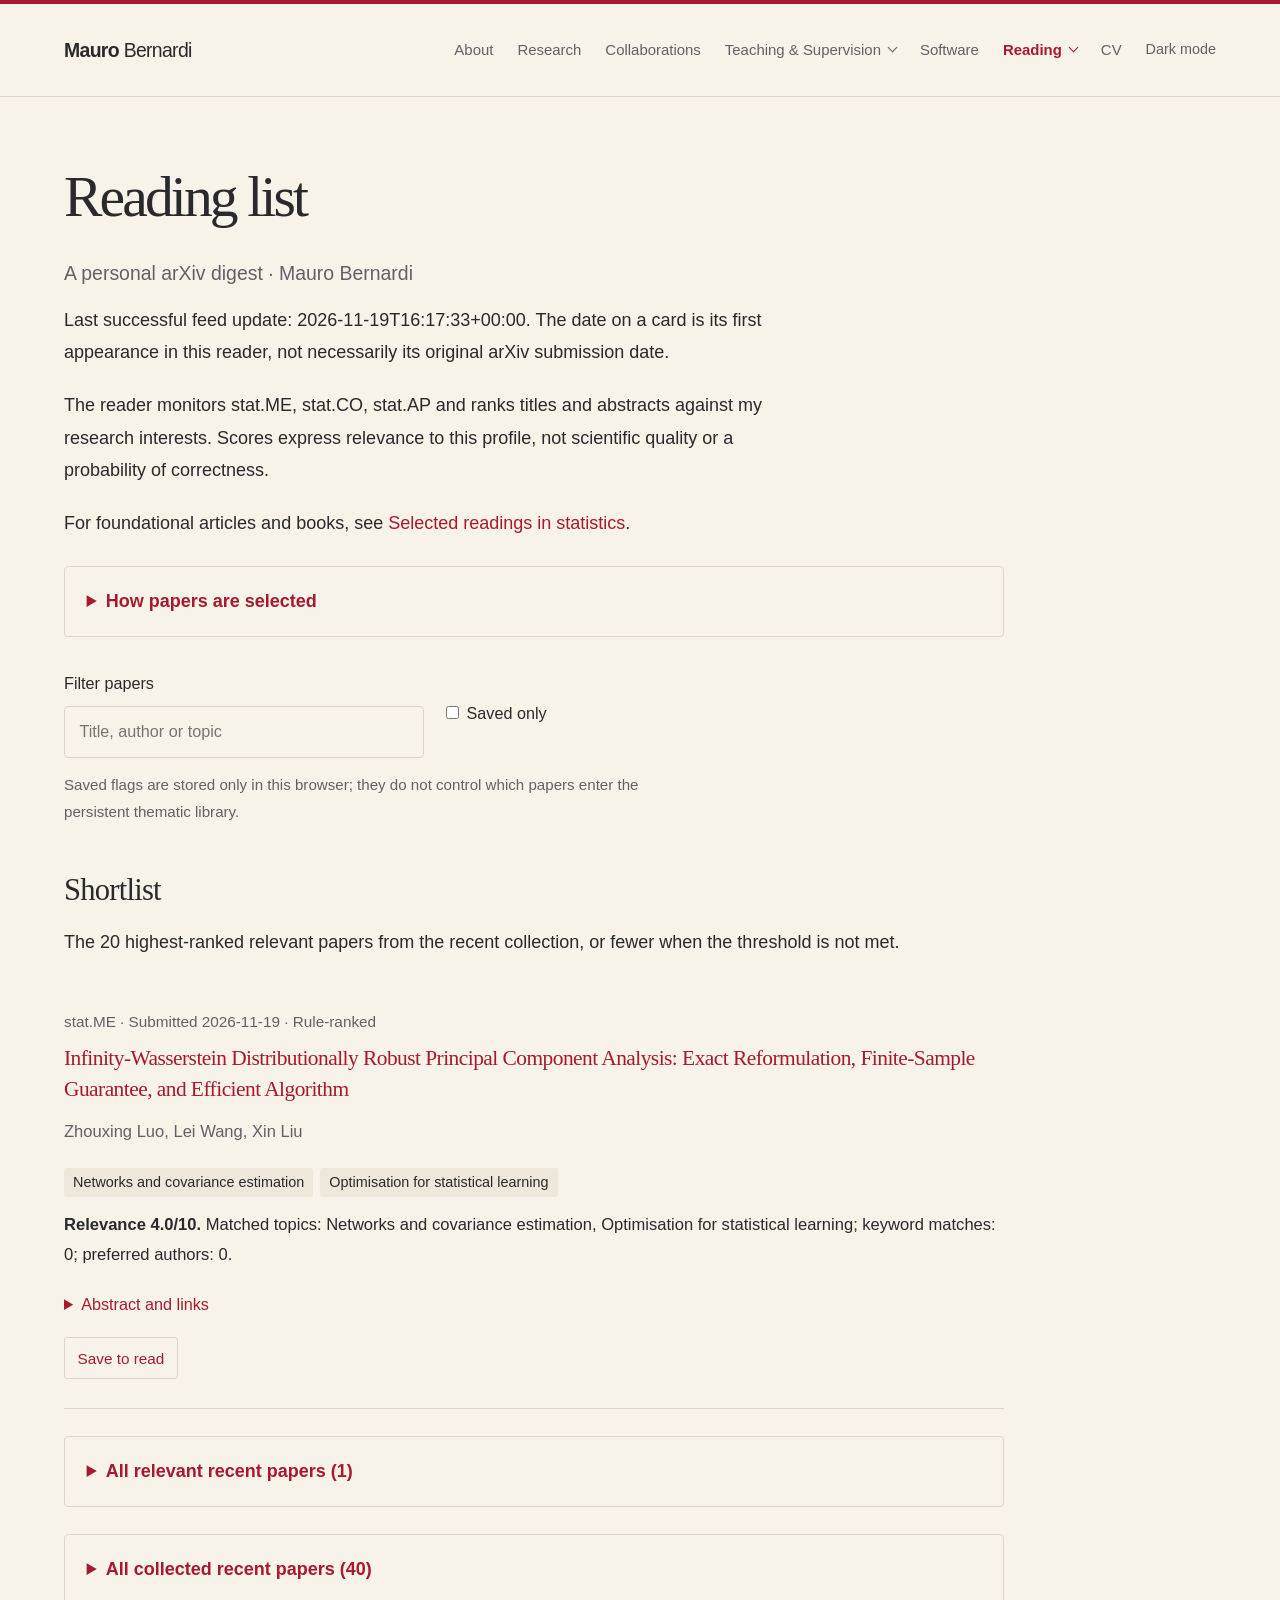
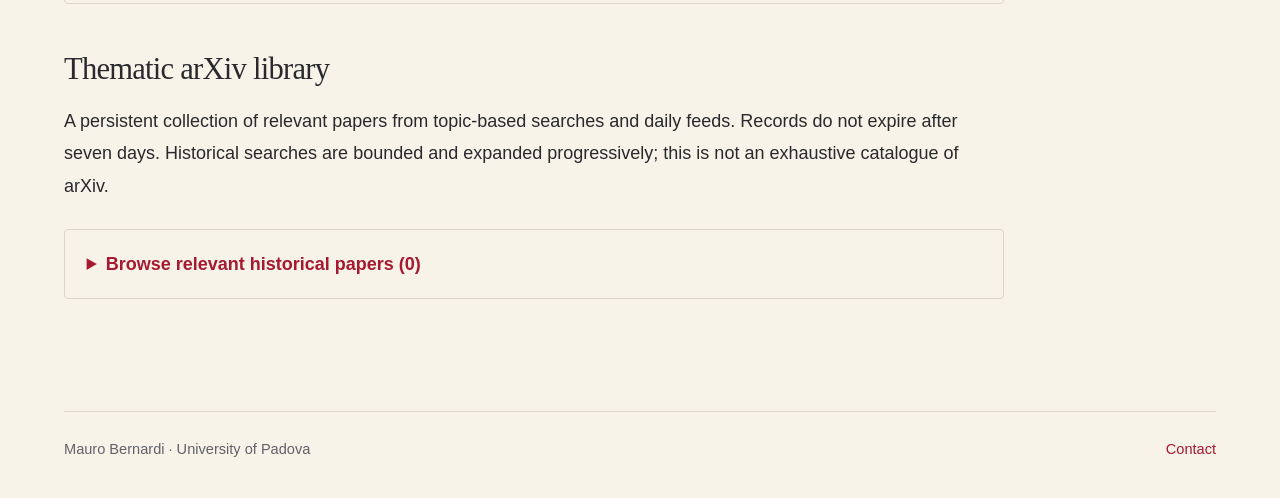
==== docs/reading-list.html @ e3e3b2a8 "Update website, arXiv reader and research assistants" ====
<!doctype html>
<html lang="en"><head><meta charset="utf-8"><meta name="viewport" content="width=device-width,initial-scale=1"><title>Reading list · Mauro Bernardi</title><meta name="description" content="Mauro Bernardi, Associate Professor at the University of Padova. Research, publications, teaching and statistical software."><meta property="og:title" content="Mauro Bernardi"><meta property="og:type" content="website"><link rel="icon" href="assets/favicon.svg" type="image/svg+xml"><link rel="stylesheet" href="assets/style.css"><script src="assets/site.js" defer></script><link rel="stylesheet" href="assets/reader.css"><script src="assets/reader.js" defer></script></head><body><a class="skip" href="#main">Skip to content</a><header class="site-header"><div class="nav-wrap"><a class="brand" href="index.html"><strong>Mauro</strong> Bernardi</a><button class="menu-toggle" type="button" aria-controls="navigation" aria-expanded="false">Menu</button><nav class="nav-links" id="navigation" aria-label="Main navigation"><a href="index.html">About</a><a href="research.html">Research</a><a href="collaborations.html">Collaborations</a><details class="nav-group"><summary>Teaching &amp; Supervision</summary><div class="nav-submenu"><a href="teaching.html">Teaching</a><a href="students.html">Students &amp; Supervision</a><a href="thesis-topics.html">Thesis opportunities</a></div></details><a href="software.html">Software</a><details class="nav-group active"><summary>Reading</summary><div class="nav-submenu"><a href="selected-readings.html">Selected readings in statistics</a><a href="reading-list.html" aria-current="page">Reading list</a></div></details><a href="cv.html">CV</a><button class="theme-toggle" type="button" aria-pressed="false">Dark mode</button></nav></div></header><main class="container" id="main"><div class="page-copy"><h1>Reading list</h1><p class="subtitle">A personal arXiv digest · Mauro Bernardi</p><p>Last successful feed update: 2026-11-19T16:17:33+00:00. The date on a card is its first appearance in this reader, not necessarily its original arXiv submission date.</p><p>The reader monitors stat.ME, stat.CO, stat.AP and ranks titles and abstracts against my research interests. Scores express relevance to this profile, not scientific quality or a probability of correctness.</p><p>For foundational articles and books, see <a href="selected-readings.html">Selected readings in statistics</a>.</p><details class="reader-profile"><summary>How papers are selected</summary><p>This reading list reflects my interests in quantile and distributional regression, variational inference and Bayesian computation, sparsity and model selection, functional data analysis, statistical networks, high-dimensional covariance estimation, hierarchical and dynamic models, and optimisation methods such as ADMM, MM and gradient-based algorithms.</p><p>Papers are ranked by matching their titles and abstracts to these themes. Contributions by the authors listed below receive an additional relevance signal, but authorship is neither a requirement for inclusion nor a measure of scientific quality.</p><h3>Authors followed</h3><p>Roger Koenker, Victor Chernozhukov, Xuming He, Cristian Castiglione, Nicolas Bianco, Daniele Bianchi, Antonio Canale, Marco Stefanucci, Monia Lupparelli, Alberto Roverato, Manuela Cattelan, Claudio Busatto, Lea Petrella, Roberto Casarin, Luca Maestrini, Matt Wand, James Ramsay, Piotr Kokoszka, Jane-Ling Wang, Fang Yao, Håvard Rue, Leonhard Held, Simon Wood, David Blei, David Dunson, Andrew Gelman, Sylvia Frühwirth-Schnatter, Arnaud Doucet, Nicolas Chopin, Christian Robert, Robert Tibshirani, Ryan Tibshirani, Trevor Hastie, Bradley Efron, Peter Bühlmann, Martin Wainwright, Emmanuel Candès, Kenneth Lange, Stephen Boyd, Lieven Vandenberghe, Neal Parikh, Dimitri Bertsekas, Yurii Nesterov, Amir Beck.</p><h3>From collection to selection</h3><p>The shortlist presents up to 20 recent papers with a relevance score of at least 4.0/10. All relevant recent papers are available separately, while the complete recent collection also includes papers below this threshold. Recent records remain available for 7 days from their first collection.</p><p>The thematic library retains relevant papers beyond this window and grows through topic-based historical searches. Its coverage is bounded by the search queries and is not exhaustive of arXiv. Scores indicate relevance to my interests, rather than scientific quality; each paper identifies the ranking method used.</p></details><div class="reader-controls"><label>Filter papers <input id="paper-search" type="search" placeholder="Title, author or topic"></label><label><input id="saved-only" type="checkbox"> Saved only</label></div><p id="save-status" role="status"></p><section aria-labelledby="shortlist"><h2 id="shortlist">Shortlist</h2><p>The 20 highest-ranked relevant papers from the recent collection, or fewer when the threshold is not met.</p><article class="paper" data-paper-id="2611.23877"><div class="paper-meta">stat.ME · Submitted 2026-11-19 · Rule-ranked</div><h2><a href="https://arxiv.org/abs/2611.23877">Infinity-Wasserstein Distributionally Robust Principal Component Analysis: Exact Reformulation, Finite-Sample Guarantee, and Efficient Algorithm</a></h2><p class="paper-authors">Zhouxing Luo, Lei Wang, Xin Liu</p><div class="paper-tags"><span class="paper-tag">Networks and covariance estimation</span><span class="paper-tag">Optimisation for statistical learning</span></div><p><strong>Relevance 4.0/10.</strong> Matched topics: Networks and covariance estimation, Optimisation for statistical learning; keyword matches: 0; preferred authors: 0.</p><details><summary>Abstract and links</summary><p>Principal component analysis (PCA) is a fundamental and ubiquitous technique for dimension reduction and representation learning, yet its empirical formulation remains vulnerable to distributional uncertainty. While distributionally robust optimization (DRO) offers a natural remedy, existing order-2 Wasserstein models of PCA either preserve the nominal PCA subspace or lack an exact reformulation. This paper demonstrates how the infinity-Wasserstein distance can reconcile these two desirable properties. For the resulting DRO model of PCA, we derive an exact finite-dimensional reformulation and explicitly identify a worst-case distribution attaining the inner maximum. Crucially, the reformulated objective retains samplewise residual information beyond the empirical covariance matrix, revealing a mechanism through which distributional robustness can reshape the learned principal subspace. Under the mild assumption that the true distribution has a finite fourth moment, we further establish a uniform finite-sample performance guarantee for the proposed model. An iteratively reweighted majorization-minimization algorithm is also developed to solve the resulting nonconvex and nonsmooth optimization problem, with a rigorous analysis of its convergence properties. Numerical experiments substantiate the computational efficiency of the proposed algorithm and the practical effectiveness of the infinity-Wasserstein model in downstream applications.</p><a href="https://arxiv.org/abs/2611.23877">arXiv abstract</a> · <a href="https://arxiv.org/pdf/2611.23877">PDF</a></details><button class="save-paper" type="button" aria-pressed="false">Save to read</button></article></section><details class="reader-archive"><summary>All relevant recent papers (1)</summary><p>Every recent paper above the relevance threshold, including those in the shortlist.</p><article class="paper" data-paper-id="2611.23877"><div class="paper-meta">stat.ME · Submitted 2026-11-19 · Rule-ranked</div><h2><a href="https://arxiv.org/abs/2611.23877">Infinity-Wasserstein Distributionally Robust Principal Component Analysis: Exact Reformulation, Finite-Sample Guarantee, and Efficient Algorithm</a></h2><p class="paper-authors">Zhouxing Luo, Lei Wang, Xin Liu</p><div class="paper-tags"><span class="paper-tag">Networks and covariance estimation</span><span class="paper-tag">Optimisation for statistical learning</span></div><p><strong>Relevance 4.0/10.</strong> Matched topics: Networks and covariance estimation, Optimisation for statistical learning; keyword matches: 0; preferred authors: 0.</p><details><summary>Abstract and links</summary><p>Principal component analysis (PCA) is a fundamental and ubiquitous technique for dimension reduction and representation learning, yet its empirical formulation remains vulnerable to distributional uncertainty. While distributionally robust optimization (DRO) offers a natural remedy, existing order-2 Wasserstein models of PCA either preserve the nominal PCA subspace or lack an exact reformulation. This paper demonstrates how the infinity-Wasserstein distance can reconcile these two desirable properties. For the resulting DRO model of PCA, we derive an exact finite-dimensional reformulation and explicitly identify a worst-case distribution attaining the inner maximum. Crucially, the reformulated objective retains samplewise residual information beyond the empirical covariance matrix, revealing a mechanism through which distributional robustness can reshape the learned principal subspace. Under the mild assumption that the true distribution has a finite fourth moment, we further establish a uniform finite-sample performance guarantee for the proposed model. An iteratively reweighted majorization-minimization algorithm is also developed to solve the resulting nonconvex and nonsmooth optimization problem, with a rigorous analysis of its convergence properties. Numerical experiments substantiate the computational efficiency of the proposed algorithm and the practical effectiveness of the infinity-Wasserstein model in downstream applications.</p><a href="https://arxiv.org/abs/2611.23877">arXiv abstract</a> · <a href="https://arxiv.org/pdf/2611.23877">PDF</a></details><button class="save-paper" type="button" aria-pressed="false">Save to read</button></article></details><details class="reader-archive"><summary>All collected recent papers (40)</summary><article class="paper" data-paper-id="2611.23877"><div class="paper-meta">stat.ME · Submitted 2026-11-19 · Rule-ranked</div><h2><a href="https://arxiv.org/abs/2611.23877">Infinity-Wasserstein Distributionally Robust Principal Component Analysis: Exact Reformulation, Finite-Sample Guarantee, and Efficient Algorithm</a></h2><p class="paper-authors">Zhouxing Luo, Lei Wang, Xin Liu</p><div class="paper-tags"><span class="paper-tag">Networks and covariance estimation</span><span class="paper-tag">Optimisation for statistical learning</span></div><p><strong>Relevance 4.0/10.</strong> Matched topics: Networks and covariance estimation, Optimisation for statistical learning; keyword matches: 0; preferred authors: 0.</p><details><summary>Abstract and links</summary><p>Principal component analysis (PCA) is a fundamental and ubiquitous technique for dimension reduction and representation learning, yet its empirical formulation remains vulnerable to distributional uncertainty. While distributionally robust optimization (DRO) offers a natural remedy, existing order-2 Wasserstein models of PCA either preserve the nominal PCA subspace or lack an exact reformulation. This paper demonstrates how the infinity-Wasserstein distance can reconcile these two desirable properties. For the resulting DRO model of PCA, we derive an exact finite-dimensional reformulation and explicitly identify a worst-case distribution attaining the inner maximum. Crucially, the reformulated objective retains samplewise residual information beyond the empirical covariance matrix, revealing a mechanism through which distributional robustness can reshape the learned principal subspace. Under the mild assumption that the true distribution has a finite fourth moment, we further establish a uniform finite-sample performance guarantee for the proposed model. An iteratively reweighted majorization-minimization algorithm is also developed to solve the resulting nonconvex and nonsmooth optimization problem, with a rigorous analysis of its convergence properties. Numerical experiments substantiate the computational efficiency of the proposed algorithm and the practical effectiveness of the infinity-Wasserstein model in downstream applications.</p><a href="https://arxiv.org/abs/2611.23877">arXiv abstract</a> · <a href="https://arxiv.org/pdf/2611.23877">PDF</a></details><button class="save-paper" type="button" aria-pressed="false">Save to read</button></article><article class="paper" data-paper-id="2611.23820"><div class="paper-meta">stat.AP · Submitted 2026-11-19 · Rule-ranked</div><h2><a href="https://arxiv.org/abs/2611.23820">Sensor Monitoring Towards Industry 4.0: Bridging Concepts on the $C_n$ Multivariate Control Chart</a></h2><p class="paper-authors">Diego C. Nascimento, Ana C. S. Batista, Francisco Louzada, Paulo H. Ferreira</p><div class="paper-tags"><span class="paper-tag">Sparsity and model selection</span></div><p><strong>Relevance 2.5/10.</strong> Matched topics: Sparsity and model selection; keyword matches: 1; preferred authors: 0.</p><details><summary>Abstract and links</summary><p>The main challenge in monitoring multiple sensors is the high dimensionality that a process can easily reach. From a decision-making perspective, converting these multivariate dynamics into an informative visualization is also not trivial. Statistical Process Control (SPC) techniques detect changes in quality characteristics, but they are difficult to apply beyond the normality (Gaussian) assumption. For instance, the most well-known SPC multivariate control chart is based on Hotelling&#x27;s $T^2$ statistic, which assumes that the process data follow a multivariate normal distribution (which rarely occurs in practice) and that the observations are serially independent. This study focuses on the multivariate case (dimension $d \geq 2$), regardless of the data dependence or marginal asymmetry. We propose a new control chart for change detection in copula-based multivariate processes, called the $C_n$-chart, which is based on a density level-set tolerance region built from a copula function, and we derive its run-length properties. The methodology also quantifies the (not necessarily linear) dependence among the variables. Two case studies are presented, one on water quality control and the other on monitoring brass-steel thermostats, complemented by a simulation study of run-length performance and computational cost. The results show that the proposed methodology captures both the association among variables and the anomalies, and that it accommodates variable selection through conditional (regression) modeling of the margins.</p><a href="https://arxiv.org/abs/2611.23820">arXiv abstract</a> · <a href="https://arxiv.org/pdf/2611.23820">PDF</a></details><button class="save-paper" type="button" aria-pressed="false">Save to read</button></article><article class="paper" data-paper-id="2611.24767"><div class="paper-meta">stat.AP · Submitted 2026-11-19 · Rule-ranked</div><h2><a href="https://arxiv.org/abs/2611.24767">Inferring Neural Activity Changes under Recording Uncertainty with Transformers and Variational Inference</a></h2><p class="paper-authors">Nilson Chapagain, Pooja Chapagain</p><div class="paper-tags"><span class="paper-tag">Variational inference and Bayesian computation</span></div><p><strong>Relevance 2.5/10.</strong> Matched topics: Variational inference and Bayesian computation; keyword matches: 1; preferred authors: 0.</p><details><summary>Abstract and links</summary><p>A difference in recorded firing rate across days may reflect a change in neuronal activity, missed spikes or recording a different neuron. We present a statistical approach that combines neuron tracking with Bayesian estimates of stationary mean recorded firing rates. Bounds under assumed differences in spike detection connect recorded rates to biological rate changes. We assess recording loss and uncertainty in rate changes in simulations, and count-model fit in recordings. We also compare two transformer estimators with Gaussian and flow variational inference under a shared temporal negative-binomial model. Flow variational inference agrees most closely with reference posteriors, while predictive performance varies across mice. Rate-change intervals contain true simulated changes less often than intended. In UnitMatch recordings from five mice, some inferred changes remain supported when spike detection is allowed to differ between days; others depend on equal detection. These interpretations require a correct neuron match. The approach identifies which inferred rate changes remain supported under specified recording assumptions and where uncertainty limits interpretation.</p><a href="https://arxiv.org/abs/2611.24767">arXiv abstract</a> · <a href="https://arxiv.org/pdf/2611.24767">PDF</a></details><button class="save-paper" type="button" aria-pressed="false">Save to read</button></article><article class="paper" data-paper-id="2611.24801"><div class="paper-meta">stat.AP · stat.CO · stat.ME · Submitted 2026-11-19 · Rule-ranked</div><h2><a href="https://arxiv.org/abs/2611.24801">Bayesian Computation of Copula-based Multivariate Models with an Application to Doping Detection</a></h2><p class="paper-authors">Emanuele Masillo, Eva Pigi Viltanioti, Nina Deliu, Brunero Liseo</p><div class="paper-tags"><span class="paper-tag">Variational inference and Bayesian computation</span></div><p><strong>Relevance 2.5/10.</strong> Matched topics: Variational inference and Bayesian computation; keyword matches: 1; preferred authors: 0.</p><details><summary>Abstract and links</summary><p>The Athlete Biological Passport (ABP) monitors athletes for doping by comparing their biomarker readings against personalized reference ranges. These are estimated via the Bayesian ADAPTIVE model, which analyzes biomarkers separately and ignores their dependence. Building on a recently proposed copula-based multivariate extension of ADAPTIVE, this paper focuses on its computational aspects, introducing a fully joint MCMC algorithm and comparing it with a two-step Bayesian IFM estimator. Simulations show the two procedures perform comparably under a correctly specified copula, but exhibit a genuine trade-off under misspecification: the Bayesian IFM protects marginal inference, while the joint MCMC yields better-calibrated dependence estimates and is markedly faster. The two approaches are tested on a dataset containing ABP profiles of elite athletes, provided by NADO Italia, and collected as part of the project {\it Enhancing the methodological framework for doping detection: from univariate to multivariate testing analysis on Athlete Biological Passport profiles}. Both approaches achieve consistent classification performance, providing anti-doping organizations with two concrete inferential routes for adopting a multivariate ADAPTIVE model, along with guidance on the trade-offs between them.</p><a href="https://arxiv.org/abs/2611.24801">arXiv abstract</a> · <a href="https://arxiv.org/pdf/2611.24801">PDF</a></details><button class="save-paper" type="button" aria-pressed="false">Save to read</button></article><article class="paper" data-paper-id="2611.24929"><div class="paper-meta">stat.ME · Submitted 2026-11-19 · Rule-ranked</div><h2><a href="https://arxiv.org/abs/2611.24929">Improving External Prediction in New Clusters with Mixed-Effects Models: Implications for Multicenter Studies</a></h2><p class="paper-authors">Jiawa Zhang, Hyungrok Do, Myeonggyun Lee</p><div class="paper-tags"><span class="paper-tag">Hierarchical and mixed models</span></div><p><strong>Relevance 2.5/10.</strong> Matched topics: Hierarchical and mixed models; keyword matches: 1; preferred authors: 0.</p><details><summary>Abstract and links</summary><p>Prediction models developed from multicenter data are often applied to new centers. A linear mixed model (LMM) captures between-center heterogeneity through random effects. However, a new center&#x27;s random effect is unknown, so the LMM predicts from fixed effects alone, as does a standard linear model (LM) that ignores clustering. The two models thus differ only in how fixed effects are estimated, and it is unclear whether the LMM predicts better. We decompose the prediction error in a new center into fixed-effect estimation error, between-center variation, and residual variation. Because the last two components are identical for both models, any LMM advantage must come from more precise fixed-effect estimates. In simulations across diverse designs and random-effect structures, the LMM generally achieved lower mean squared error than the LM. Relative gains increased with the number of predictors, between-center heterogeneity, and imbalance in center sizes, and decreased as training data grew. Modeling a random slope yielded additional gains that increased with between-center variation in the predictor effect. In a stress test using held-out eICU hospitals selected for strong outcome heterogeneity, a random-intercept LMM predicted ICU length of stay more accurately than an LM. These findings clarify the conditions under which mixed models can improve prediction in new centers and can inform model development for multicenter studies.</p><a href="https://arxiv.org/abs/2611.24929">arXiv abstract</a> · <a href="https://arxiv.org/pdf/2611.24929">PDF</a></details><button class="save-paper" type="button" aria-pressed="false">Save to read</button></article><article class="paper" data-paper-id="2611.23467"><div class="paper-meta">stat.AP · stat.ME · Submitted 2026-11-19 · Rule-ranked</div><h2><a href="https://arxiv.org/abs/2611.23467">Laplace Bayesian transport maps for generative modeling of non-Gaussian climate fields</a></h2><p class="paper-authors">Jacob A. Johnson, Felix Jimenez, Matthias Katzfuss</p><div class="paper-tags"><span class="paper-tag">Variational inference and Bayesian computation</span></div><p><strong>Relevance 2.0/10.</strong> Matched topics: Variational inference and Bayesian computation; keyword matches: 0; preferred authors: 0.</p><details><summary>Abstract and links</summary><p>Transport maps provide a powerful framework for the generative modeling of complex, non-Gaussian spatial fields, such as those encountered in climate science. By mapping a complicated target distribution to a standard Gaussian reference distribution, they can serve as efficient stochastic surrogates. However, current Bayesian transport maps, which are modeled using autoregressive Gaussian processes, typically rely on empirical Bayes estimates that ignore hyperparameter uncertainty. Here, we contrast this point-estimate approach with a fully Bayesian model that provides posterior uncertainty quantification in transport map hyperparameters. To avoid the high cost of Markov chain Monte Carlo (MCMC), we also propose a Laplace approximation to the hyperparameter posteriors, which can be computed at negligible additional computational cost relative to empirical Bayes. We provide numerical evidence and a real-data climate application demonstrating that these Laplace approximations can accurately capture most posterior summaries at a fraction of the cost of MCMC, while maintaining good predictive properties. Thus, our approach offers a scalable, uncertainty-aware framework for the generative modeling of non-Gaussian climate fields.</p><a href="https://arxiv.org/abs/2611.23467">arXiv abstract</a> · <a href="https://arxiv.org/pdf/2611.23467">PDF</a></details><button class="save-paper" type="button" aria-pressed="false">Save to read</button></article><article class="paper" data-paper-id="2611.23671"><div class="paper-meta">stat.CO · Submitted 2026-11-19 · Rule-ranked</div><h2><a href="https://arxiv.org/abs/2611.23671">A Free Lunch: Gradient Averaging Achieves Optimal Statistical Efficiency in Newton Sketch</a></h2><p class="paper-authors">Haoxuan Wang, Jianliang Ye, Sen Na</p><div class="paper-tags"><span class="paper-tag">Optimisation for statistical learning</span></div><p><strong>Relevance 2.0/10.</strong> Matched topics: Optimisation for statistical learning; keyword matches: 0; preferred authors: 0.</p><details><summary>Abstract and links</summary><p>We study statistical inference for online sketched Newton methods, in which each Newton system is approximately solved by an inner randomized sketching solver. Existing work reveals a computational--statistical trade-off: the sketching solver (and its accelerated variants) reduces the per-step cost of Newton methods from $O(d^3)$ to $O(d^2)$, but the randomness introduced by sketching also inflates the limiting covariance of both the last and the averaged Newton iterates. In this work, we address this trade-off via gradient averaging. We show that simply replacing the stochastic gradient with a moving average at each step can mitigate, and in some cases eliminate, the trade-off in Newton sketch. Importantly, gradient averaging requires no additional oracle evaluations and leaves the contraction bound of the inner sketching solver unchanged. In particular, we prove that the last sketched Newton iterate with gradient averaging attains a limiting covariance no larger than that without gradient averaging, while the averaged iterate even attains the minimax optimal limiting covariance, matching that of the exact Newton method. To our knowledge, this is the first analysis showing that randomness introduced to improve computational efficiency need not compromise statistical efficiency as long as proper gradient estimates are used. The key analytical challenge is that gradient averaging destroys the crucial martingale difference structure underlying central limit theorem arguments. We overcome this challenge by analyzing the coupled two-timescale recursions governing the iterate and the gradient estimator. Numerical experiments on linear and logistic regression support our theoretical covariance comparisons.</p><a href="https://arxiv.org/abs/2611.23671">arXiv abstract</a> · <a href="https://arxiv.org/pdf/2611.23671">PDF</a></details><button class="save-paper" type="button" aria-pressed="false">Save to read</button></article><article class="paper" data-paper-id="2611.23951"><div class="paper-meta">stat.CO · stat.ME · Submitted 2026-11-19 · Rule-ranked</div><h2><a href="https://arxiv.org/abs/2611.23951">WAIVES: Weak-form Asymptotically-unbiased Instrumental-Variable Estimation for SDEs</a></h2><p class="paper-authors">Hamza Ruzayqat, David M. Bortz, Vanja Duki\&#x27;c</p><div class="paper-tags"><span class="paper-tag">Dynamic and spatial models</span></div><p><strong>Relevance 2.0/10.</strong> Matched topics: Dynamic and spatial models; keyword matches: 0; preferred authors: 0.</p><details><summary>Abstract and links</summary><p>Weak-form methods have transformed inference for deterministic dynamical systems. By integrating the governing equations against smooth, compactly supported test functions, they trade noise-amplifying differentiation for noise-attenuating integration, yielding fast and robust estimates. Extending this idea to stochastic differential equations (SDEs) has proven harder, and a consistent single-trajectory formulation has remained out of reach. Applied naively in the time domain, the weak form makes the regressors and the errors functionals of the same noise, creating endogeneity that leaves weak-form least squares biased and inconsistent. We resolve it with instrumental variables, a classical idea from econometrics. Weak-form integrals over nearby disjoint time windows prove to be valid instruments, correlated with the regressors yet uncorrelated with the error, restoring consistency and asymptotic normality. The resulting generalized-method-of-moments estimator, WAIVES (Weak-form Asymptotically-unbiased Instrumental-Variable Estimation for SDEs), requires only a linear solve, with no likelihood evaluations, filtering, or simulation. It is therefore an order of magnitude faster than exact-likelihood methods where those exist, and it applies unchanged where they do not, with standard errors and calibrated confidence intervals supplied by the moment conditions. It also separates measurement noise from the intrinsic randomness of the dynamics. Across nine example systems, spanning linear, bistable, chaotic, excitable, state-dependent-diffusion, non-polynomial, hypoelliptic, and high-dimensional regimes (up to 120 dimensions), WAIVES recovers nonlinear drift and diffusion with negligible bias and near-nominal interval coverage. We close with two real-data illustrations: a 167-year North Atlantic sea-surface-temperature record and an optical-tweezer calibration.</p><a href="https://arxiv.org/abs/2611.23951">arXiv abstract</a> · <a href="https://arxiv.org/pdf/2611.23951">PDF</a></details><button class="save-paper" type="button" aria-pressed="false">Save to read</button></article><article class="paper" data-paper-id="2611.24335"><div class="paper-meta">stat.AP · Submitted 2026-11-19 · Rule-ranked</div><h2><a href="https://arxiv.org/abs/2611.24335">Global sensitivity analysis of transient regimes in non-Newtonian dam-break flows applied in rheometry</a></h2><p class="paper-authors">Yuri Taglieri S\&#x27;ao, Jo\~ao Batista Pereira, Geraldo de Freitas Maciel</p><div class="paper-tags"><span class="paper-tag">Dynamic and spatial models</span></div><p><strong>Relevance 2.0/10.</strong> Matched topics: Dynamic and spatial models; keyword matches: 0; preferred authors: 0.</p><details><summary>Abstract and links</summary><p>Non-Newtonian dam-break flows are a classical problem with numerous engineering applications. These flows are particularly important in alternative rheometry, where they are used to rapidly and affordably estimate rheological properties, such as in the slump test and Bostwick consistometer test. However, the lifting dynamics of the containing obstacle introduce inertial effects that can compromise the accurate estimation of these properties. These effects are influenced by the lifting velocity, the fluid&#x27;s viscosity, and the initial geometry of the sample. This study aims to quantify the influence of lifting velocity and to provide physical insights into how inertial effects influence the flow. A global sensitivity analysis (GSA) framework adapted for functional outputs (e.g., time series) is employed, using data generated from high-fidelity simulations with ANSYS Fluent. The GSA produces sensitivity curves that track the evolving importance of each input parameter over time. Three distinct flow regimes are identified, namely mobilization, transition and viscous regimes, each governed by different dominant factors. The first two regimes are significantly affected by the lifting velocity, revealing the influence of inertial effects, whereas the viscous regime is dominated by fluid rheology and shows a increasing importance of the yield stress. These results are contextualized in terms of traditional rheometry tests.</p><a href="https://arxiv.org/abs/2611.24335">arXiv abstract</a> · <a href="https://arxiv.org/pdf/2611.24335">PDF</a></details><button class="save-paper" type="button" aria-pressed="false">Save to read</button></article><article class="paper" data-paper-id="2611.24638"><div class="paper-meta">stat.ME · Submitted 2026-11-19 · Rule-ranked</div><h2><a href="https://arxiv.org/abs/2611.24638">A Generative Model for Higher-Order Network Dynamics</a></h2><p class="paper-authors">Valentina S\&#x27;anchez, Theodore Papamarkou, Gonzalo N\&#x27;apoles, \c{C}i\c{c}ek G\&quot;uven, Koen V. Haak</p><div class="paper-tags"><span class="paper-tag">Dynamic and spatial models</span></div><p><strong>Relevance 2.0/10.</strong> Matched topics: Dynamic and spatial models; keyword matches: 0; preferred authors: 0.</p><details><summary>Abstract and links</summary><p>Conventional network representations inferred from multivariate time series describe statistical relationships between pairs of components, even when the underlying dynamics involve group interactions that cannot be represented by pairwise interactions alone. Several multivariate information-theoretic measures have been proposed to characterise dependence beyond pairs. However, due to a lack of systems with known generating mechanisms, these measures have not been carefully validated or compared for empirical use. To address this, we here introduce a generative model of stochastic network dynamics with pairwise and higher-order interactions specified by the user. The higher-order interactions are represented by directed hyperedges, and the model provides a controlled benchmark for evaluating information-theoretic measures. Removing only the higher-order term gives a pairwise-only reference. The experiments test whether a measure detects changes induced by the higher-order term relative to this reference and recovers the participating nodes and their source-target roles. A separate experiment tests discrimination between a product coupling and a specified nonlinear pairwise control, with equal root-mean-square coupling magnitude under the pairwise-only reference. Several measures detected sufficiently strong higher-order interactions across the tested network topologies and coupling functions. In the separate discrimination experiment, the measures also separated the product coupling from the specified nonlinear pairwise control. Recovery, however, became harder as the number of candidate interactions grew. The framework therefore provides a testbed where the link between higher-order signatures and mechanisms can be tested, rather than assumed, before measures are applied to empirical data.</p><a href="https://arxiv.org/abs/2611.24638">arXiv abstract</a> · <a href="https://arxiv.org/pdf/2611.24638">PDF</a></details><button class="save-paper" type="button" aria-pressed="false">Save to read</button></article><article class="paper" data-paper-id="2611.24678"><div class="paper-meta">stat.ME · Submitted 2026-11-19 · Rule-ranked</div><h2><a href="https://arxiv.org/abs/2611.24678">Scalable Non-Parametric Bayesian Inference of Free Energy Landscapes and Emission Functions from Observations</a></h2><p class="paper-authors">Eliane Briand, Helmut Grubm\&quot;uller</p><div class="paper-tags"><span class="paper-tag">Dynamic and spatial models</span></div><p><strong>Relevance 2.0/10.</strong> Matched topics: Dynamic and spatial models; keyword matches: 0; preferred authors: 0.</p><details><summary>Abstract and links</summary><p>Free-energy landscapes govern processes from protein conformational change to climate oscillations, but are typically observed only indirectly, through observables such as FRET intensity or optical-tweezer transmittance. Neither the landscape shape, nor the emission function mapping latent state to signal, is usually known, and distinct states may produce the same signal. We therefore infer landscape and emission function jointly and non-parametrically, using the exact non-linear Bayesian filtering likelihood, to fully use the information contained in observable trajectories that are often noisy, scarce and costly to acquire. A novel parallel-in-time algorithm makes this tractable: it is up to 27 times faster than sequential filtering on one GPU, scales near-ideally across GPUs, and, given enough resources, has runtime independent of trajectory length. We demonstrate the method on a single-protein optical tweezer recording, where distinct conformations produce the same signal, and beyond biology on the El Nino-Southern Oscillation and financial market volatility.</p><a href="https://arxiv.org/abs/2611.24678">arXiv abstract</a> · <a href="https://arxiv.org/pdf/2611.24678">PDF</a></details><button class="save-paper" type="button" aria-pressed="false">Save to read</button></article><article class="paper" data-paper-id="2611.23419"><div class="paper-meta">stat.AP · Submitted 2026-11-19 · Rule-ranked</div><h2><a href="https://arxiv.org/abs/2611.23419">LIC-Audit: How Comparable Are Reported Gains in Learned Image Compression?</a></h2><p class="paper-authors">Haisheng Fu, Jie Liang, Runyu Yang, Feng Ding, Xin Dong, Zixiao Jin, Jingning Han</p><div class="paper-tags"></div><p><strong>Relevance 0/10.</strong> Matched topics: none; keyword matches: 0; preferred authors: 0.</p><details><summary>Abstract and links</summary><p>Learned image compression (LIC) papers often report BD-rate improvements of only a few percent. They are measured against VTM reference software whose version keeps changing: the claims we audit name 7 versions, 5 in 2025 papers alone. But how comparable are these numbers across papers, and what evidence should future papers give for such small gains? We introduce LIC-Audit, an analysis of 353 released rate-distortion curves from 36 repositories, and a controlled re-evaluation of eight public codec releases with 28,193 encode-decode records. We identify three problems. First, different VTM reference runs change BD-rates by up to 3.56 percentage points, and on CLIC Pro published numbers order 10 of 55 method pairs differently from a common computation; comparing codecs directly over a fixed quality range removes this dependence. Second, releases use different and mostly undocumented conventions for counting bits, computing PSNR, and padding images. Under consistent measurement, the GLIC method&#x27;s 1.00% lead over the HPCM method on Tecnick becomes a 1.43% deficit, changing only the padding reverses the comparison of HPCM and CMIC, and most gaps narrow when MS-SSIM replaces PSNR. Third, average curves hide how much results vary from image to image, so whether a small gain is statistically significant depends on the assumed variation. An optimistic assumption calls 12.0% of comparisons between equally good codecs significant on test sets as small as Kodak, instead of 5%; a cautious one leaves 18 of 45 differences between recent codecs undecided, yet per-image results show 12 of them to be significant. Beyond auditing past results, LIC-Audit provides a versioned evaluation protocol, a public leaderboard website with a scoring tool, source-linked benchmark data, per-image measurements, and reporting guidelines, to help future LIC papers make comparable and verifiable claims of progress.</p><a href="https://arxiv.org/abs/2611.23419">arXiv abstract</a> · <a href="https://arxiv.org/pdf/2611.23419">PDF</a></details><button class="save-paper" type="button" aria-pressed="false">Save to read</button></article><article class="paper" data-paper-id="2611.23432"><div class="paper-meta">stat.ME · Submitted 2026-11-19 · Rule-ranked</div><h2><a href="https://arxiv.org/abs/2611.23432">Bits, Not Boxes: Label-Free Layer Selection for Visual Localization in VLMs</a></h2><p class="paper-authors">Haisheng Fu, Gexin Huang, Haikai Zhao, Jie Liang, Zhenman Fang, Jingning Han, Xiaoxiao Li</p><div class="paper-tags"></div><p><strong>Relevance 0/10.</strong> Matched topics: none; keyword matches: 0; preferred authors: 0.</p><details><summary>Abstract and links</summary><p>Attention maps cheaply show where a vision-language model (VLM) looks, but attention sinks make them unreliable for localization. Contrasting the question with a generic prompt suppresses sinks, yet only some layers localize the queried object. Existing methods find these layers with box annotations or fixed rules. We show that attention itself can identify them. A question changes how much a head attends to the image and where this attention goes. The two effects separate exactly, and the second, measured in bits on unlabeled questions, indicates which layers localize. WhereBits turns these where-to-look bits into a layer prior and combines it with per-head contrastive scores. Its three design constants were fixed once on labeled COCO data, and a new model or resolution needs only unlabeled questions. Across eight VLMs, WhereBits matches the pointing accuracy of box-tuned layers on COCO and RefCOCO and ranks target tokens better. This advantage holds on a held-out model family and at higher resolutions. Its COCO pointing accuracy is 0.72, against 0.22 for mean attention. In training-free zoom-in, its crops raise V* accuracy by 6.0 points under forced-choice evaluation.</p><a href="https://arxiv.org/abs/2611.23432">arXiv abstract</a> · <a href="https://arxiv.org/pdf/2611.23432">PDF</a></details><button class="save-paper" type="button" aria-pressed="false">Save to read</button></article><article class="paper" data-paper-id="2611.23439"><div class="paper-meta">stat.ME · Submitted 2026-11-19 · Rule-ranked</div><h2><a href="https://arxiv.org/abs/2611.23439">Minimax estimation for simultaneous deconvolution model in random design using wavelets</a></h2><p class="paper-authors">Rida Benhaddou</p><div class="paper-tags"></div><p><strong>Relevance 0/10.</strong> Matched topics: none; keyword matches: 0; preferred authors: 0.</p><details><summary>Abstract and links</summary><p>Simultaneous deconvolution model is investigated when the design points are random and follow bounded densities and errors are either $i.i.d.$ or long-memory dependent. We propose wavelet hard-thresholding estimators, and show that they achieve asymptotically near-optimal convergence rates for the $L^2$-risk when the response function belongs to Besov space under both $i.i.d.$ errors and homoskedastic, long-memory errors. However, under heteroskedastic, long-memory errors the estimator is not optimal. For the $i.i.d.$ errors, the convergence rates are {identical} to those found in simultaneous deconvolution under regular design {and $i.i.d.$ errors}. However, for long-memory dependent errors, the convergence rates are new {and completely different from those in simultaneous deconvolution under regular design and long-memory errors}.</p><a href="https://arxiv.org/abs/2611.23439">arXiv abstract</a> · <a href="https://arxiv.org/pdf/2611.23439">PDF</a></details><button class="save-paper" type="button" aria-pressed="false">Save to read</button></article><article class="paper" data-paper-id="2611.23459"><div class="paper-meta">stat.ME · Submitted 2026-11-19 · Rule-ranked</div><h2><a href="https://arxiv.org/abs/2611.23459">Wasserstein Target Diagram for Model Evaluation</a></h2><p class="paper-authors">Tiantian Yang, Dongwei Chen</p><div class="paper-tags"></div><p><strong>Relevance 0/10.</strong> Matched topics: none; keyword matches: 0; preferred authors: 0.</p><details><summary>Abstract and links</summary><p>The target diagram is often used in geosciences, which provides a visualization tool for model evaluation and shows the temporal or spatial matching of data. However, its construction requires paired data of equal sample sizes, limiting its application to model comparisons involving unpaired samples or probability distributions. In this study, we propose the Wasserstein target diagram based on the 2-Wasserstein distance from optimal transport. Unlike the original target diagram, the Wasserstein target diagram does not require paired data of equal sizes and evaluates models from the probability distribution perspective. We further establish that the two target diagrams coincide when the given paired data are comonotone, which is common in climate science, such as cumulative precipitation and solar radiation. Through two simulation studies and an application to wind speed distribution fitting, we demonstrate that the proposed diagram can detect the probability distribution discrepancies that the original target diagram may not distinguish. The Wasserstein target diagram therefore lifts the model evaluation to the probability level and provides a complementary approach to estimating the agreement in probability distributions.</p><a href="https://arxiv.org/abs/2611.23459">arXiv abstract</a> · <a href="https://arxiv.org/pdf/2611.23459">PDF</a></details><button class="save-paper" type="button" aria-pressed="false">Save to read</button></article><article class="paper" data-paper-id="2611.23524"><div class="paper-meta">stat.ME · Submitted 2026-11-19 · Rule-ranked</div><h2><a href="https://arxiv.org/abs/2611.23524">Balancing Partition Forest for Causal Weighting</a></h2><p class="paper-authors">Felipe Angelim, Alessandro Leite</p><div class="paper-tags"></div><p><strong>Relevance 0/10.</strong> Matched topics: none; keyword matches: 0; preferred authors: 0.</p><details><summary>Abstract and links</summary><p>Balancing weights are used in observational causal inference to construct a population in which the treatment is independent of observed pretreatment covariates. The ideal weight is the ratio between the product of the covariate and treatment marginals and their joint distribution, for binary and continuous treatments alike. We propose Balancing Partition Tree (BPT) and Balancing Partition Forest (BPF), which estimate this ratio on a learned rectangular partition of covariate--treatment space. Each split maximizes the gain in a Bregman divergence computed from joint and marginal counts. Two choices of divergence yield criteria that maximize the mutual information captured by the partition or reduce the squared error of the weights. We show that the population residual of either criterion bounds the bias of inverse-probability-weighted and doubly robust response estimators that use the population partition weights. Across 17 synthetic and semi-synthetic settings and three response estimators, BPF obtains the lowest mean RMSE rank among seven weight estimators, and a single tree fits in 0.14 seconds on 16,512 observations.</p><a href="https://arxiv.org/abs/2611.23524">arXiv abstract</a> · <a href="https://arxiv.org/pdf/2611.23524">PDF</a></details><button class="save-paper" type="button" aria-pressed="false">Save to read</button></article><article class="paper" data-paper-id="2611.23551"><div class="paper-meta">stat.ME · Submitted 2026-11-19 · Rule-ranked</div><h2><a href="https://arxiv.org/abs/2611.23551">Federated Differential Privacy with Batch Contamination</a></h2><p class="paper-authors">Jason K. C. Ng, Thomas B. Berrett, Yi Yu</p><div class="paper-tags"></div><p><strong>Relevance 0/10.</strong> Matched topics: none; keyword matches: 0; preferred authors: 0.</p><details><summary>Abstract and links</summary><p>We study mean estimation under federated differential privacy (FDP) constraints and batch contamination, considering both Gaussian and heavy-tailed distributions. In the homogeneous setting, where sample sizes and privacy budgets are constant across servers, we show that the costs of privacy and contamination disentangle. Under a bounded $v$th moment condition, with $v \in (1, \infty)$, the cost of batch contamination is of order $(\varepsilon/n)^{2-2/v}\vee \varepsilon^2/n$, where $\varepsilon$ is the contamination level and $n$ is the per-batch sample size. This reveals a phase transition at $\varepsilon\asymp n^{1-v/2}$, for $v &gt; 2$, which is the first of its kind in the literature. We develop a two-stage procedure that achieves the minimax rate up to poly-logarithmic factors. A key component is a private smoothed voting procedure tailored to the FDP setting that provides optimal sensitivity control. For heterogeneous batch sample sizes and privacy budgets, we introduce a batch partitioning framework that groups batches with comparable per-batch sample sizes and privacy budgets. Surprisingly, the minimax rate is determined, up to poly-logarithmic factors, by the most informative group of batches. Consequently, in some regimes, it is minimax optimal to use only an arbitrarily small proportion of the data set. Heterogeneity also introduces interactions between the costs of privacy and contamination, in contrast to their disentanglement in the homogeneous setting. For unknown contamination level, we propose an adaptive, near-minimax optimal Lepski-type extension for the heterogeneous Gaussian setting, designed specifically to prevent privacy leakage by ensuring no repeated use of data points.</p><a href="https://arxiv.org/abs/2611.23551">arXiv abstract</a> · <a href="https://arxiv.org/pdf/2611.23551">PDF</a></details><button class="save-paper" type="button" aria-pressed="false">Save to read</button></article><article class="paper" data-paper-id="2611.23565"><div class="paper-meta">stat.AP · Submitted 2026-11-19 · Rule-ranked</div><h2><a href="https://arxiv.org/abs/2611.23565">Spatial Extremes on Domains with Physical Barriers</a></h2><p class="paper-authors">Chien-Chung Wang, Benjamin A. Shaby</p><div class="paper-tags"></div><p><strong>Relevance 0/10.</strong> Matched topics: none; keyword matches: 0; preferred authors: 0.</p><details><summary>Abstract and links</summary><p>We propose a model for spatial extremes what realistically accommodates nonconvex domains. Most existing models assume that tail dependence between locations depends only on their separation. Even if extended to be anisotropic or nonstationary, they still cannot accommodate features between points that may mediate the dependence. This assumption limits their applicability in settings where physical barriers like mountains, coastlines, or islands may attenuate or even block dependence in extreme events. In this work, we use the idea of a visibility graph to modify an existing spatial random scale model. This results in a tail dependence model that naturally accommodates nonconvex spatial domains, where the nonconvex features are interpreted as physical barriers. Furthermore, the model inherits key properties from the scale mixture like the ability to represent asymptotic independence at long ranges and either asymptotic dependence or asymptotic independence at short ranges. We apply our model to two applications in which physical barriers feature prominently in determining the spatial structure of extreme events. The first is precipitation in the South Island of New Zealand, where the Southern Alps shelter the eastern region from the effects of atmospheric rivers which arrive from the west. The second is significant wave heights in the North Atlantic, where the Faroe Islands tend to block the effects of extratropical cyclones traveling into the North Sea.</p><a href="https://arxiv.org/abs/2611.23565">arXiv abstract</a> · <a href="https://arxiv.org/pdf/2611.23565">PDF</a></details><button class="save-paper" type="button" aria-pressed="false">Save to read</button></article><article class="paper" data-paper-id="2611.23566"><div class="paper-meta">stat.ME · Submitted 2026-11-19 · Rule-ranked</div><h2><a href="https://arxiv.org/abs/2611.23566">Instrument indeterminacy: separating uncertainty in POVM effects and its neutrosophic reading</a></h2><p class="paper-authors">Fernando A. Otero</p><div class="paper-tags"></div><p><strong>Relevance 0/10.</strong> Matched topics: none; keyword matches: 0; preferred authors: 0.</p><details><summary>Abstract and links</summary><p>Neutrosophic annotation frameworks for quantum measurement attach an external triple $(t,i,f)$ to each Born probability, and explicitly leave open how indeterminacy could be defined operationally. We show that indeterminacy cannot be recovered from outcome probabilities, but can be computed from the pair (state, effect). For a binary POVM $\{A, I-A\}$ we define the instrument indeterminacy $\mathcal{I}_\rho(A) = 4 \mathrm{Tr}(\rho(A-A^2))$, which vanishes exactly when the state only sees the sharp part of the effect. The normalized Gini index of the outcome splits as $4TF = \mathcal{I}_\rho(A) + 4 \mathrm{Var}_\rho(A)$, a law of total variance that separates the instrument contribution from the state contribution; the identity is a special case of Massar&#x27;s POVM uncertainty operator, and our contribution is its neutrosophic reading. Moving the system-apparatus cut to a Naimark dilation transfers exactly $\mathcal{I}_\rho(A)$ from indeterminacy to variance, which yields the missing operational definition. We extend the decomposition to $m$-outcome POVMs, relate the minimum indeterminacy of two incompatible unbiased qubit observables to their commutator through Busch&#x27;s joint-measurability criterion, and show that $\mathcal{I}_\rho(A)$ equals twice the disagreement probability of a repeated L\&quot;uders measurement. The resulting estimator needs neither the state nor the effect and, in simulation, requires 2.5 to 6 times fewer shots than detector tomography for the same error.</p><a href="https://arxiv.org/abs/2611.23566">arXiv abstract</a> · <a href="https://arxiv.org/pdf/2611.23566">PDF</a></details><button class="save-paper" type="button" aria-pressed="false">Save to read</button></article><article class="paper" data-paper-id="2611.23568"><div class="paper-meta">stat.ME · Submitted 2026-11-19 · Rule-ranked</div><h2><a href="https://arxiv.org/abs/2611.23568">Confounding Heterogeneity in Multivariate Sensitivity Analysis for Observational Studies</a></h2><p class="paper-authors">Anthony Frazier, Siyu Heng, Wen Zhou</p><div class="paper-tags"></div><p><strong>Relevance 0/10.</strong> Matched topics: none; keyword matches: 0; preferred authors: 0.</p><details><summary>Abstract and links</summary><p>In observational studies, unmeasured confounding may bias causal conclusions even after matching on measured confounders. Sensitivity analysis is therefore usually needed to assess the robustness of causal conclusions to unmeasured confounding. We consider multivariate sensitivity analysis that assesses the causal effect of a single treatment on multiple outcomes. We identify an inherent feature of such analyses, which we call ``confounding heterogeneity&#x27;&#x27;: different outcomes may be affected by distinct unmeasured confounders, and a common unmeasured confounder may affect different outcomes to varying degrees. Building on matched observational studies, we formulate sensitivity analysis frameworks that accommodate confounding heterogeneity. We show that Type I error control for many existing sensitivity analysis methods is guaranteed under sensitivity analysis models and modes of inference that differ fundamentally from those used in the classic framework. We study asymptotic power using design sensitivity and Bahadur-Rosenbaum efficiency and examine finite-sample power through numerical studies. Our results show that the structure of unmeasured confounding affects sensitivity analysis, and that widely used single-parameter frameworks may mischaracterize the sensitivity of a causal conclusion to unmeasured confounding when confounding heterogeneity is considered. Simulations and a data application illustrate the practical importance of confounding heterogeneity in multivariate sensitivity analyses.</p><a href="https://arxiv.org/abs/2611.23568">arXiv abstract</a> · <a href="https://arxiv.org/pdf/2611.23568">PDF</a></details><button class="save-paper" type="button" aria-pressed="false">Save to read</button></article><article class="paper" data-paper-id="2611.23638"><div class="paper-meta">stat.ME · Submitted 2026-11-19 · Rule-ranked</div><h2><a href="https://arxiv.org/abs/2611.23638">When Do LLMs Model the Right Target? Problem Formulation in High-Stakes Risk Prediction</a></h2><p class="paper-authors">Jennifer Zhang, Amanda Coston</p><div class="paper-tags"></div><p><strong>Relevance 0/10.</strong> Matched topics: none; keyword matches: 0; preferred authors: 0.</p><details><summary>Abstract and links</summary><p>Generative AI is increasingly used to assist with data science tasks, yet fundamental questions remain about its ability to correctly formulate analytical problems. We investigate how well large language models (LLMs) can formulate prediction problems when developing models for high-stakes decision making. We focus on one particular challenge to validity: decision dependency, which arises when historical decisions affect observed outcomes. We evaluate this aspect of problem formulation in LLM-generated code and explanations across child-welfare, healthcare, and employment settings, using 11 models from OpenAI and Anthropic and seven prompt conditions. We assess whether the LLM-generated code implements a procedure appropriate for estimating the intended outcome under the study&#x27;s assumptions and whether the explanation acknowledges decision dependency. We find that LLMs do not reliably address decision dependency without guidance in the prompt. When prompts specify the target, the assumption needed to estimate it, and the estimation procedure, target-aligned implementation reaches 99-100%. Among frontier models, a simple prompt description of how decisions affect outcomes appears sufficient to elicit target-aligned implementation. Some responses also acknowledge decision dependency without addressing it in their code. Our findings suggest that analysts should not rely on LLMs to correctly formulate prediction problems without explicit methodological guidance and careful review. We propose validity-centered guidelines for LLM-assisted predictive modeling, covering prompt formulation, validation of the target and estimation procedure, and identification of key assumptions. Establishing validity is a necessary early step in evaluating whether to deploy a predictive model in a high-stakes setting, but deployment requires weighing broader ethical, institutional, and practical considerations.</p><a href="https://arxiv.org/abs/2611.23638">arXiv abstract</a> · <a href="https://arxiv.org/pdf/2611.23638">PDF</a></details><button class="save-paper" type="button" aria-pressed="false">Save to read</button></article><article class="paper" data-paper-id="2611.23675"><div class="paper-meta">stat.ME · Submitted 2026-11-19 · Rule-ranked</div><h2><a href="https://arxiv.org/abs/2611.23675">A Multisite Super Learner for Survival Prediction with Limited Target-Site Data</a></h2><p class="paper-authors">Henry Bayly, Yorghos Tripodis, Haolin Li, Prasad Patil</p><div class="paper-tags"></div><p><strong>Relevance 0/10.</strong> Matched topics: none; keyword matches: 0; preferred authors: 0.</p><details><summary>Abstract and links</summary><p>Survival prediction models developed in multi-site studies may transport poorly to a new site because of between-site heterogeneity in covariate effects and baseline hazards. Pooled models may fail to capture site-specific risk patterns, while site-specific models can be unstable in small cohorts. We propose a Multi-Site Super Learner (MSSL), a domain-adaptive ensemble for survival prediction that combines diverse pooled and site-specific base learners. A meta-learner optimizes the ensemble weights using source data alone or, if available, a small target-site calibration sample. In simulations, when even a small target-site sample was available, MSSL substantially reduced prediction error relative to a pooled super learner under moderate to large between-site heterogeneity and generally matched or improved upon models fit to the target-site data alone. It did so by downweighting dissimilar or noisy models and upweighting models from structurally similar sites. Without target-site data, MSSL did not improve upon the pooled super learner. In an application to predicting dementia progression using the National Alzheimer&#x27;s Coordinating Center (NACC) Uniform Data Set across 10 sites, MSSL matched or outperformed standard super learning using pooled data in 9 of 10 sites. MSSL offers a practical framework for adapting multi-site survival prediction models to a new site when a small calibration sample is available.</p><a href="https://arxiv.org/abs/2611.23675">arXiv abstract</a> · <a href="https://arxiv.org/pdf/2611.23675">PDF</a></details><button class="save-paper" type="button" aria-pressed="false">Save to read</button></article><article class="paper" data-paper-id="2611.23775"><div class="paper-meta">stat.ME · Submitted 2026-11-19 · Rule-ranked</div><h2><a href="https://arxiv.org/abs/2611.23775">Anytime-valid goodness-of-fit test by $e$-spacings</a></h2><p class="paper-authors">Yunda Hao, Kin Wai Chan</p><div class="paper-tags"></div><p><strong>Relevance 0/10.</strong> Matched topics: none; keyword matches: 0; preferred authors: 0.</p><details><summary>Abstract and links</summary><p>To perform an anytime-valid goodness-of-fit test, we propose spacing-based \(e\)-processes that control the type-I error rate under arbitrary stopping rules. Based on the maximum spacing of order statistics, we construct spacing-based \(e\)-processes for nonparametrically testing distribution. The resulting procedures are simple and computationally efficient, and are power-consistent. We call them $e$-spacing tests. This approach is especially powerful in detecting localized discrepancy between the data-generating density and the null density. Under mild conditions, the logarithm of the proposed \(e\)-process is asymptotically equivalent to that of the oracle-optimal \(e\)-process. We further generalize the construction from maximal spacing to maximum spacing set in the form of the \(1/k\) fraction of the largest \(m\)th order spacings, as a measure of the lower-level set of density. It boosts power under more global discrepancy from the null. Furthermore, we propose a greedy predictable scheme, via argmax or softmax rules, to combine multiple $e$-spacing testing strategies. We prove that it optimally tunes the $e$-spacing test. The proposed approach is readily generalizable to multivariate testing via a coordinate-wise Rosenblatt-transform. Simulation studies demonstrate that the proposed methods perform favorably relative to the considered anytime-valid competitors as well as various types of multiple test-adjusted Kolmogorov--Smirnov tests.</p><a href="https://arxiv.org/abs/2611.23775">arXiv abstract</a> · <a href="https://arxiv.org/pdf/2611.23775">PDF</a></details><button class="save-paper" type="button" aria-pressed="false">Save to read</button></article><article class="paper" data-paper-id="2611.23798"><div class="paper-meta">stat.AP · Submitted 2026-11-19 · Rule-ranked</div><h2><a href="https://arxiv.org/abs/2611.23798">Developing a Subdistrict-Level Economic Progress Index Using Geospatial Data</a></h2><p class="paper-authors">Meenu Mohan, Siddhartha Chattopadhyay</p><div class="paper-tags"></div><p><strong>Relevance 0/10.</strong> Matched topics: none; keyword matches: 0; preferred authors: 0.</p><details><summary>Abstract and links</summary><p>This paper develops an Economic Progress Index (EPI), a composite measure built from Earth Observation (EO) and open geospatial data with unsupervised Principal Component Analysis (PCA) weighting. The index captures the observable productive and enabling capacity of local economies and the intensity with which economic space is used. Sub-national monitoring in developing economies is held back by sparse data: district GDP estimates arrive with multi-year lags, rely on price deflators and top-down allocation, and do not exist at the subdistrict (taluka/tehsil) scale where place-based policy is targeted. The EPI fuses multi-sensor satellite data, gridded population and OpenStreetMap road and amenity networks across 357 subdistricts of Maharashtra, India, over 46 quarters (2015 Q1 - 2026 Q2). Seasonal-Trend decomposition using LOESS (STL) separates long-run trends from monsoon and crop-cycle seasonality. A non-negative PCA gives sign-consistent, interpretable weights and rankings nearly identical to standard PCA ($\rho$ = 0.998). Across districts, the index explains 74% of the variation in the NFHS-5 wealth index, 52% in household consumption (HCES 2023-24) and about 78% in real district GDP levels (65% in logs), but does not track short-run output growth. Because it measures structural capacity rather than annual output, the index kept rising through the FY2020-21 COVID-19 contraction. Across Maharashtra&#x27;s six revenue divisions, relative inequality fell by 44% even as the absolute gap between leading and lagging divisions widened by 32%; district-level $\beta$-convergence implies a half-life of about 14 years. The framework offers a scalable, deflator-free basis for structural monitoring in data-sparse economies.</p><a href="https://arxiv.org/abs/2611.23798">arXiv abstract</a> · <a href="https://arxiv.org/pdf/2611.23798">PDF</a></details><button class="save-paper" type="button" aria-pressed="false">Save to read</button></article><article class="paper" data-paper-id="2611.23815"><div class="paper-meta">stat.AP · Submitted 2026-11-19 · Rule-ranked</div><h2><a href="https://arxiv.org/abs/2611.23815">CAFE-AQI: Coverage-Aware Day-Ahead AQI Forecasting with Early Warning and Conformal Uncertainty in Bangladesh</a></h2><p class="paper-authors">Md Rafid Islam, Rafsan Jany, Rafid Bin Zaman, Mohammad Fahim Islam, Hafiz Abdur Rahman</p><div class="paper-tags"></div><p><strong>Relevance 0/10.</strong> Matched topics: none; keyword matches: 0; preferred authors: 0.</p><details><summary>Abstract and links</summary><p>Next-day air quality forecasting often assumes city records are equally complete and independent. However, an audit of a large Bangladesh dataset revealed a sharp coverage expansion after August 2022 and showed that 103 city labels correspond to only 61 unique AQI trajectories. To address these issues, this paper presents CAFE-AQI, a coverage-aware framework for forecasting next-day maximum AQI. It also estimates the probability of Unhealthy-or-worse conditions (AQI &gt;= 151). Data were divided chronologically into training (2022-2023), calibration (2024), and testing (2025). To prevent duplicate records from dominating training and evaluation, identical trajectories were weighted. The framework combines temporal and pollutant features with a five-neighbor spatial context. It also includes a class-balanced warning head and risk-conditional conformal calibration aimed at providing early warnings and prediction intervals. Evaluation on the duplicate-balanced 2025 data gave an MAE of 9.76, an RMSE of 15.04, and an R-squared value of 0.910 for CAFE-AQI. Its MAE was 3.63 AQI lower than persistence (95% CI: 3.49-3.76), with lower errors in each of the 61 trajectory groups. For unhealthy-air warnings, the F1-score was 0.908 and the AUROC was 0.982. The nominal 90% intervals covered 92.09% of observations. When an entire spatial block was excluded from training, the MAE remained 10.66, showing that the lightweight model transferred reasonably well to unseen locations.</p><a href="https://arxiv.org/abs/2611.23815">arXiv abstract</a> · <a href="https://arxiv.org/pdf/2611.23815">PDF</a></details><button class="save-paper" type="button" aria-pressed="false">Save to read</button></article><article class="paper" data-paper-id="2611.24015"><div class="paper-meta">stat.ME · Submitted 2026-11-19 · Rule-ranked</div><h2><a href="https://arxiv.org/abs/2611.24015">NOTREKS: Marginal Independence in Score-based Structure Learning</a></h2><p class="paper-authors">Fabian Bleile, Sarah Lumpp, Mathias Drton</p><div class="paper-tags"></div><p><strong>Relevance 0/10.</strong> Matched topics: none; keyword matches: 0; preferred authors: 0.</p><details><summary>Abstract and links</summary><p>Score-based structure learning estimates causal graphs by optimizing a data-dependent objective over structural equation models. We study how prior knowledge that selected pairs of variables are marginally independent can be incorporated into such causal discovery methods. Under faithfulness, marginally independent pairs cannot be connected by a trek, so the knowledge becomes a graphical no-trek constraint, which we call NOTREKS information. We introduce a power-series trek (PSTrek) penalty for gradient-based optimization and a trek constraint for order-based search, and we analyze why such information helps in finite samples and how it restricts the search space. Our numerical experiments illustrate to what extent NOTREKS information helps in causal discovery. In particular, using synthetic benchmarks with oracle NOTREKS information, we show that these constraints can improve both structural recovery and adjustment-based effect identification.</p><a href="https://arxiv.org/abs/2611.24015">arXiv abstract</a> · <a href="https://arxiv.org/pdf/2611.24015">PDF</a></details><button class="save-paper" type="button" aria-pressed="false">Save to read</button></article><article class="paper" data-paper-id="2611.24031"><div class="paper-meta">stat.ME · Submitted 2026-11-19 · Rule-ranked</div><h2><a href="https://arxiv.org/abs/2611.24031">Is It Worth Collecting Additional Covariates?</a></h2><p class="paper-authors">Wen Zhang, Yanyuan Ma, Liping Zhu</p><div class="paper-tags"></div><p><strong>Relevance 0/10.</strong> Matched topics: none; keyword matches: 0; preferred authors: 0.</p><details><summary>Abstract and links</summary><p>In many studies, basic covariates are routinely recorded at negligible cost, whereas acquiring additional covariates requires expensive or time-consuming procedures. Thus, a natural question is whether it is worth to collecting these additional covariates. Using the reduction in prediction interval width as criterion, we evaluate and test the gain brought by the additional covariates and hence answer this question. We consider the gain both marginally and conditionally on the observable characteristics. The conditional formulation captures subpopulation heterogeneity and supports individualized data acquisition decisions. To avoid restrictive parametric assumptions, we adopt a model-free framework that accommodates flexible nonparametric or machine learning methods. We propose an efficient influence function based method, with proven theoretical properties to achieve our purpose under mild nuisance convergence rates. Interestingly, we find the natural conformal prediction based method cannot achieve the same purpose: It fails in the marginal case and imposes much more stringent or even infeasible requirement on the nuisance parameter estimation procedures. We demonstrate the superior finite-sample performance of the proposed procedures through simulations and real data applications.</p><a href="https://arxiv.org/abs/2611.24031">arXiv abstract</a> · <a href="https://arxiv.org/pdf/2611.24031">PDF</a></details><button class="save-paper" type="button" aria-pressed="false">Save to read</button></article><article class="paper" data-paper-id="2611.24109"><div class="paper-meta">stat.AP · Submitted 2026-11-19 · Rule-ranked</div><h2><a href="https://arxiv.org/abs/2611.24109">PIVOT: Distribution-Preserving Multi-BitWatermarking with Minimax-Optimal Scoring</a></h2><p class="paper-authors">Wen Zhang, Kaiyi Pang, Minhao Bai, Shuyu Gan, Liping Zhu</p><div class="paper-tags"></div><p><strong>Relevance 0/10.</strong> Matched topics: none; keyword matches: 0; preferred authors: 0.</p><details><summary>Abstract and links</summary><p>As LLM-generated content becomes increasingly widespread, reliable attribution calls for multi-bit watermarks that embed recoverable messages without distorting the output distribution. We introduce PIVOT, a multi-bit watermark with model-free verification based on mirrored rank-interval sampling. At each generation step, PIVOT uses a keyed pseudorandom scalar and a secret permutation of the vocabulary. The message bit determines whether next-token probability intervals are arranged in forward or reverse secret-rank order. Sampling from these mirrored layouts preserves every token probability exactly while inducing an opposite-signed dependence between the scalar and the sampled token&#x27;s secret rank. This dependence yields a pivotal rank statistic whose null distribution is invariant to the unknown next-token law, enabling model-free calibration and decoding. We formulate joint watermark detection and message recovery as a multiple-hypothesis testing problem, derive a moment-robust minimax-optimal detection score over a relaxed moment class, and establish finite-sample recovery guarantees. Extensive experiments on two representative large language models validate the effectiveness of PIVOT, demonstrating reliable watermark detection and message recovery while preserving the generator&#x27;s output distribution.</p><a href="https://arxiv.org/abs/2611.24109">arXiv abstract</a> · <a href="https://arxiv.org/pdf/2611.24109">PDF</a></details><button class="save-paper" type="button" aria-pressed="false">Save to read</button></article><article class="paper" data-paper-id="2611.24143"><div class="paper-meta">stat.ME · Submitted 2026-11-19 · Rule-ranked</div><h2><a href="https://arxiv.org/abs/2611.24143">Fill-Distance-Guided Active Learning for Causal Function Recovery under Network Interference</a></h2><p class="paper-authors">Peiyao Liu, Hongtao Zhu, Sizhe Zhang, Yang Su, Zhenyu Zhao, Nan Chen</p><div class="paper-tags"></div><p><strong>Relevance 0/10.</strong> Matched topics: none; keyword matches: 0; preferred authors: 0.</p><details><summary>Abstract and links</summary><p>Causal inference seeks to learn how outcomes change under alternative interventions, but network interactions complicate this task. Under network interference, outcomes depend on both own treatment and neighbors&#x27; treatments, making causal effects functions of neighborhood exposure rather than single treatment contrasts. Existing methods primarily target prespecified causal contrasts or their estimation precision, leaving global response-function recovery largely unexplored. We study sequential experimentation under a limited experimental budget, with the goal of recovering the full exposure-dependent population-average response function. To this end, we propose FANCI (Fill-Distance-Guided Active Learning for Network-Interference Causal Inference). For function learning, treatment-specific Gaussian processes flexibly model nonlinear conditional response surfaces. For experimental design, we formulate global response-function recovery as a coverage problem and propose a fill-distance criterion that guides new experiments toward poorly covered regions. To account for network constraints on attainable exposure patterns, we develop full-network and target-screened strategies for selecting feasible network--assignment pairs. Theoretically, we derive uniform error bounds linking fill distance to response-function estimation and characterize the approximation loss from target screening. Simulations and an online-game experiment show that FANCI improves recovery of nonlinear exposure-dependent effects and reveals treatment patterns obscured when network interference is ignored.</p><a href="https://arxiv.org/abs/2611.24143">arXiv abstract</a> · <a href="https://arxiv.org/pdf/2611.24143">PDF</a></details><button class="save-paper" type="button" aria-pressed="false">Save to read</button></article><article class="paper" data-paper-id="2611.24159"><div class="paper-meta">stat.CO · Submitted 2026-11-19 · Rule-ranked</div><h2><a href="https://arxiv.org/abs/2611.24159">Fast Bayesian Methods for Uncertainty Quantification in Sparse AI Evaluation</a></h2><p class="paper-authors">Dario Deniz Ergun, Haohua Wang, Brendon Tao, Jonah Kollenberg, Chen Ye Gan</p><div class="paper-tags"></div><p><strong>Relevance 0/10.</strong> Matched topics: none; keyword matches: 0; preferred authors: 0.</p><details><summary>Abstract and links</summary><p>Estimating how an AI system will perform on a new benchmark need not require another large model. We use public evaluation counts to choose a weak Beta prior, then update it exactly from at most 31 revealed outcomes. The predictor uses no item semantics, pretrained weights, or inference API. Its single online evaluation in the AIMS competition returned a team-reported Brier ALC of 0.188477, a 24.6% reduction from the constant-0.5 reference. The complete submission is 7,754 bytes; a server microbenchmark measures 12.71 microseconds per prediction with 31 matching labels. We describe how source evaluations are compressed into 301 prior means and show why a concentration of two lets new evidence rapidly determine the prediction. The resulting posterior gives exact uncertainty about the modelled success rate without numerical integration or neural inference. A public evaluation covers 79 system-benchmark pairs and eight seeds, reaching Brier ALC 0.200250 for the submitted method. Accompanying code and sufficient statistics reconstruct the fitted prior byte for byte and replay all 632 evaluation trajectories. The result demonstrates how much predictive value a compact Bayesian model can extract from sparse target feedback at very low online cost.</p><a href="https://arxiv.org/abs/2611.24159">arXiv abstract</a> · <a href="https://arxiv.org/pdf/2611.24159">PDF</a></details><button class="save-paper" type="button" aria-pressed="false">Save to read</button></article><article class="paper" data-paper-id="2611.24172"><div class="paper-meta">stat.AP · Submitted 2026-11-19 · Rule-ranked</div><h2><a href="https://arxiv.org/abs/2611.24172">A probabilistic analysis of the Brumadinho tailings dam-breach using uncertainty quantification and global sensitivity analysis</a></h2><p class="paper-authors">Yuri Taglieri S\&#x27;ao, Geraldo de Freitas Maciel, Julian Cardoso Eleut\&#x27;erio</p><div class="paper-tags"></div><p><strong>Relevance 0/10.</strong> Matched topics: none; keyword matches: 0; preferred authors: 0.</p><details><summary>Abstract and links</summary><p>On 25th January 2019, Dam B1 in Brumadinho, Brazil, suddenly collapsed and produced a catastrophic tailings flow with severe human, environmental and infrastructural consequences. Previous numerical back-analyses of the tailings flow have relied on deterministic approaches, which provide useful reference results but do not explicitly incorporate uncertainty associated to rupture hydrograph and tailings&#x27; physical properties. This work presents a probabilistic approach to study the tailings dam-breach flow caused by the rupture of Dam B1, focusing on the quantification and interpretation of the effects of input uncertainty on hazard-related hydrodynamical outputs. Deterministic data was obtained through HEC-RAS v6.6 by considering tailings as an one-phase Bingham fluid. The probabilistic framework combines dimensionality reduction, metamodeling and flooding classification to perform fast prediction of unexplored input scenarios. It allows to obtain data distributions that reflect output uncertainty and to estimate variance-based sensitivity indices to quantify the influence of input uncertainty over output variability. Results show that uncertainty is strongly dependent on time and spatial location. Hydrograph-related parameters mainly control the timing and magnitude of the early flow, whereas yield stress becomes more influential in regions associated with flow attenuation, spreading and possible arrest. Overall, the framework provides probabilistic hazard estimates and insights into the physical mechanisms governing the dynamics of tailings flow.</p><a href="https://arxiv.org/abs/2611.24172">arXiv abstract</a> · <a href="https://arxiv.org/pdf/2611.24172">PDF</a></details><button class="save-paper" type="button" aria-pressed="false">Save to read</button></article><article class="paper" data-paper-id="2611.24198"><div class="paper-meta">stat.ME · Submitted 2026-11-19 · Rule-ranked</div><h2><a href="https://arxiv.org/abs/2611.24198">DOA Estimation in Antenna Arrays: Super-Resolution Methods in a Common Space</a></h2><p class="paper-authors">Sergey S. Kuzin</p><div class="paper-tags"></div><p><strong>Relevance 0/10.</strong> Matched topics: none; keyword matches: 0; preferred authors: 0.</p><details><summary>Abstract and links</summary><p>This paper introduces a unified framework for angular super-resolution in antenna arrays. By integrating linear prediction beyond the physical aperture, entropy variations, and harmonic spatial spectra averaging, we recast classical methods - including Capon, Pisarenko, Maximum Entropy, and MUSIC - into a single structure. We extend this framework to accommodate ESPRIT-type methods by treating the number of simultaneously predicted subarray channels as an additional dimension. Furthermore, we adapt this approach to non-Gaussian signals, establishing a parallel framework for Virtual-ESPRIT-type methods. As a practical application, we propose universal, J-orthogonalization-based algorithms that estimate spatial super- resolution spectra within a unified computational architecture. This architecture produces spatial spectrum estimates for multiple super-resolution methods and any intermediate variations.</p><a href="https://arxiv.org/abs/2611.24198">arXiv abstract</a> · <a href="https://arxiv.org/pdf/2611.24198">PDF</a></details><button class="save-paper" type="button" aria-pressed="false">Save to read</button></article><article class="paper" data-paper-id="2611.24338"><div class="paper-meta">stat.ME · Submitted 2026-11-19 · Rule-ranked</div><h2><a href="https://arxiv.org/abs/2611.24338">Latent space dynamic network actor models with position-rate link</a></h2><p class="paper-authors">Alberto Caimo, Isabella Gollini</p><div class="paper-tags"></div><p><strong>Relevance 0/10.</strong> Matched topics: none; keyword matches: 0; preferred authors: 0.</p><details><summary>Abstract and links</summary><p>Relational event data record time-stamped interactions between actors. Dynamic network actor models represent each interaction as two separate decisions: when an actor becomes active and whom they select. Modelling these decisions separately cannot establish whether the most active actors are also the most frequently selected. We propose a latent space dynamic network actor model in which sender and receiver positions capture receiver choice, while a position-rate link relates latent positions to activity levels. The link uses two summaries invariant to latent position updates: latent popularity, measuring how much an actor is favoured by others, and excess self-affinity, capturing preference for similar actors beyond that explained by popularity. We adopt a Bayesian modular approach, estimating latent positions from receiver choices alone. Using e-mail data from a manufacturing company, we find that the most active employees are also the most frequently selected recipients. With multiple latent dimensions, preference for similar colleagues contributes less. Latent positions improve receiver-choice prediction, while the position-rate link captures differences in actor activity.</p><a href="https://arxiv.org/abs/2611.24338">arXiv abstract</a> · <a href="https://arxiv.org/pdf/2611.24338">PDF</a></details><button class="save-paper" type="button" aria-pressed="false">Save to read</button></article><article class="paper" data-paper-id="2611.24402"><div class="paper-meta">stat.ME · Submitted 2026-11-19 · Rule-ranked</div><h2><a href="https://arxiv.org/abs/2611.24402">Design-Based Inference for Fuzzy Difference-in-Differences</a></h2><p class="paper-authors">Pedro Picchetti</p><div class="paper-tags"></div><p><strong>Relevance 0/10.</strong> Matched topics: none; keyword matches: 0; preferred authors: 0.</p><details><summary>Abstract and links</summary><p>I study fuzzy difference-in-differences designs from a design-based perspective, in which potential outcomes and treatment decisions are fixed and only the assignment of a policy is random, with heterogeneous and possibly unknown assignment probabilities. The Wald-DiD design estimand equals an assignment-weighted complier effect plus contamination from switchers, from changes in always-takers&#x27; effects and from trends in untreated outcomes. I derive the conditions under which the estimand holds a clear causal interpretation. The conditions are weaker than parallel trends in both outcomes and treatments. We propose an Anderson--Rubin-type test with a conservative Neyman variance that remains valid under weak first stages, a sensitivity analysis for the complier effect, and estimators for designs with known assignment probabilities. An application to the Oregon Health Insurance Experiment illustrates the results.</p><a href="https://arxiv.org/abs/2611.24402">arXiv abstract</a> · <a href="https://arxiv.org/pdf/2611.24402">PDF</a></details><button class="save-paper" type="button" aria-pressed="false">Save to read</button></article><article class="paper" data-paper-id="2611.24438"><div class="paper-meta">stat.ME · Submitted 2026-11-19 · Rule-ranked</div><h2><a href="https://arxiv.org/abs/2611.24438">FRCI: An R Package for fuzzy and randomized confidence intervals</a></h2><p class="paper-authors">Carlos Henrique Trigo Nasser Felix, Nancy Lopes Garcia, Alex Rodrigo dos Santos Sousa</p><div class="paper-tags"></div><p><strong>Relevance 0/10.</strong> Matched topics: none; keyword matches: 0; preferred authors: 0.</p><details><summary>Abstract and links</summary><p>Fuzzy confidence intervals provide a flexible framework for statistical inference by representing uncertainty through membership functions rather than fixed interval endpoints. Closely related to randomized confidence intervals, they offer an alternative approach for dealing with the conservativeness that frequently arises in discrete statistical models. Despite their attractive theoretical properties, the practical use of fuzzy and randomized confidence intervals has been limited by the lack of readily available software implementations. This paper introduces FRCI (Fuzzy and Randomized Confidence Intervals), an R package available on CRAN for constructing and visualizing fuzzy and randomized confidence intervals. The package implements confidence interval procedures for parameters of the normal, Bernoulli/binomial, and Poisson distributions, including a recently proposed method based on reference value choice, Geyer-Meeden, Agresti-Coull, and score methods. The main function computes the membership function associated with a selected confidence interval procedure, while dedicated graphical tools facilitate visualization and comparison of fuzzy confidence intervals. We describe the statistical background underlying the implemented methods, discuss the package design, and illustrate its use through several examples. The FRCI package provides researchers, practitioners, and students with an accessible and unified environment for the study and application of fuzzy and randomized confidence intervals.</p><a href="https://arxiv.org/abs/2611.24438">arXiv abstract</a> · <a href="https://arxiv.org/pdf/2611.24438">PDF</a></details><button class="save-paper" type="button" aria-pressed="false">Save to read</button></article><article class="paper" data-paper-id="2611.24463"><div class="paper-meta">stat.ME · Submitted 2026-11-19 · Rule-ranked</div><h2><a href="https://arxiv.org/abs/2611.24463">Advancing mixed-effects random forests for predictions based on multi-cohort data</a></h2><p class="paper-authors">Jiumeng Zhang, Jordan Behrendt, Tanja Schultz, Tanja Vrijkotte, Siyu Zhou, Iris Pigeot, Claudia Bornhorst</p><div class="paper-tags"></div><p><strong>Relevance 0/10.</strong> Matched topics: none; keyword matches: 0; preferred authors: 0.</p><details><summary>Abstract and links</summary><p>Pooling longitudinal cohorts can extend age coverage and improve long-term health predictions, but cohort heterogeneity complicate estimation and prediction. Mixed-effects machine learning (ME-ML) combines flexible machine learning methods with mixed-effect models to account for correlated observations, yet these ME-ML methods are limited in their applicability in complex settings such as multi-cohort data. We propose a multi-cohort mixed-effects random forest (MERFmulti-cohort) for improving predictions of individual health trajectories beyond the observed period. The method extends standard MERF through (i) better separation of population-level and subject-specific variation, (ii) flexibility in correcting systematic discrepancies in fixed-effects estimates to improve covariance parameter estimation, and (iii) flexible specification of random-effects and residual variance-covariance structures. We evaluate MERFmulti-cohort against linear regression, linear mixed models, random forests, and standard MERF in simulations and four real-data scenarios predicting BMI z-scores in children and adolescents. In simulations, MERFmulti-cohort improves covariance parameter estimation across several covariance structures while achieving prediction accuracy comparable to standard MERF. Predictive gains are most obvious when residual variances vary across study waves. In real-data applications, MERFmulti-cohort improves predictive accuracy relative to MERF by flexibly capturing complex patterns and accommodating cohort heterogeneity. Pooling similar cohorts covering extended age coverage can improve future individual-level predictions if the heterogeneity in multi-cohort data is adequately accounted for.</p><a href="https://arxiv.org/abs/2611.24463">arXiv abstract</a> · <a href="https://arxiv.org/pdf/2611.24463">PDF</a></details><button class="save-paper" type="button" aria-pressed="false">Save to read</button></article><article class="paper" data-paper-id="2611.24555"><div class="paper-meta">stat.ME · Submitted 2026-11-19 · Rule-ranked</div><h2><a href="https://arxiv.org/abs/2611.24555">A Local False Discovery Rate Framework for Compound p-values</a></h2><p class="paper-authors">Jierui Zhu, Rina Foygel Barber, Nikolaos Ignatiadis</p><div class="paper-tags"></div><p><strong>Relevance 0/10.</strong> Matched topics: none; keyword matches: 0; preferred authors: 0.</p><details><summary>Abstract and links</summary><p>Compound p-values relax individual p-value validity to an average condition across the null hypotheses. This flexibility, however, need not protect particular rejections, especially when paired with an average error criterion such as the false discovery rate (FDR). In this work, we introduce &quot;density-compound p-values,&quot; a concept that connects compound p-values and the frequentist local FDR paradigm. Under independence, we establish boundary FDR (bFDR) guarantees for the support-line (SL) procedure, with nominal-level control for weighted and compound-e-weighted p-values. For general density-compound p-values, our bounds depend on a tractable null-distribution parameter, and we show that without further restrictions on this parameter, the bFDR can substantially exceed its nominal level. Our theory extends to discrete compound p-values constructed by pooling permutation tests. Applications illustrate the method in low-resolution testing problems, where individually valid permutation p-values are too coarse to yield discoveries after multiplicity correction.</p><a href="https://arxiv.org/abs/2611.24555">arXiv abstract</a> · <a href="https://arxiv.org/pdf/2611.24555">PDF</a></details><button class="save-paper" type="button" aria-pressed="false">Save to read</button></article><article class="paper" data-paper-id="2611.24714"><div class="paper-meta">stat.AP · Submitted 2026-11-19 · Rule-ranked</div><h2><a href="https://arxiv.org/abs/2611.24714">The Structural Number of Parties: An Electoral-Outcome-Independent Baseline for Comparing Party-System Scale</a></h2><p class="paper-authors">Adama Nouboukpo, Kodzo Michel Aladji, Bappa Muktar</p><div class="paper-tags"></div><p><strong>Relevance 0/10.</strong> Matched topics: none; keyword matches: 0; preferred authors: 0.</p><details><summary>Abstract and links</summary><p>How many parties can a country structurally sustain? Standard measures such as the effective number of parties (ENP) cannot answer this question. They are descriptive and post hoc: they summarize competition only after an election, and they depend on electoral returns that are often missing, interrupted, or unreliable in many developing democracies, particularly in Africa. They also offer no common scale for comparing the size of party registers with realized electoral fragmentation. We introduce the Structural Number of Parties (SNP), an outcome-independent baseline derived from two universally available quantities: population size and territorial area. Building on the logic of the seat product model and the cube-root law of assembly size, the SNP gives an ex ante benchmark that can be computed for any country and year, including where electoral data are absent. Applied to African states, the SNP enables a structural gap diagnosis that distinguishes under-fragmented systems, marked by hegemonic-party dominance, from over-fragmented ones, marked by excessive atomization. The framework thus provides a transparent and reproducible tool to inform institutional reform and the rationalization of party systems across the continent.</p><a href="https://arxiv.org/abs/2611.24714">arXiv abstract</a> · <a href="https://arxiv.org/pdf/2611.24714">PDF</a></details><button class="save-paper" type="button" aria-pressed="false">Save to read</button></article><article class="paper" data-paper-id="2611.24758"><div class="paper-meta">stat.ME · Submitted 2026-11-19 · Rule-ranked</div><h2><a href="https://arxiv.org/abs/2611.24758">Polycentrality in Urban Socioecological Systems: A Multilayer Analysis of Social Infrastructure in Iztapalapa, Mexico City</a></h2><p class="paper-authors">Marco A. Rosas, Gustavo Carre\&#x27;on, Carlos Gershenson, Jes\&#x27;us Mario Siqueiros</p><div class="paper-tags"></div><p><strong>Relevance 0/10.</strong> Matched topics: none; keyword matches: 0; preferred authors: 0.</p><details><summary>Abstract and links</summary><p>The spatial distribution of infrastructure and activities, along with the networks and interactions that connect them, is key to understanding the relationship between urban form, function, and sustainability from a complex systems perspective. Within this dynamic relationship, the extent to which localized social infrastructure can reinforce existing functional centralities or create conditions for the emergence of new ones remains insufficiently understood. This study examines these relationships through the UTOP\&#x27;IAS program in Iztapalapa, Mexico City, where 15 public social facilities have been established across a historically underserved urban territory. We develop a multilayer network framework integrating pedestrian infrastructure, GTFS-based public transport services, and UTOP\&#x27;IAS as a target layer to assess multimodal connectivity, travel-time accessibility, and spatial coverage. These conditions are examined alongside indicators of local economic centrality (PCI and wPCI) to investigate how infrastructure interdependencies relate to the functional organization of urban space. The analysis reveals spatial heterogeneity in multimodal accessibility and differences in the integration of UTOP\&#x27;IAS with existing transport networks. By relating these patterns to pre-existing economic centralities, we examine whether distributed social infrastructure may reinforce established functional centers or create conditions favorable to emerging centralities, without assuming that spatial decentralization necessarily produces polycentrality. The findings contribute a relational, data-driven approach to understanding how social infrastructure and mobility shape urban functions, emphasizing accessibility and territorial integration as critical conditions for more equitable and sustainable urban development.</p><a href="https://arxiv.org/abs/2611.24758">arXiv abstract</a> · <a href="https://arxiv.org/pdf/2611.24758">PDF</a></details><button class="save-paper" type="button" aria-pressed="false">Save to read</button></article><article class="paper" data-paper-id="2611.24821"><div class="paper-meta">stat.ME · Submitted 2026-11-19 · Rule-ranked</div><h2><a href="https://arxiv.org/abs/2611.24821">On the Validity of Fisher Randomization Tests under the Weak Null</a></h2><p class="paper-authors">Timothy Sudijono, Edgar Dobriban, Eric Tchetgen Tchetgen</p><div class="paper-tags"></div><p><strong>Relevance 0/10.</strong> Matched topics: none; keyword matches: 0; preferred authors: 0.</p><details><summary>Abstract and links</summary><p>Consider the problem of testing the Neyman weak null of no sample average treatment effect $H_{0N}:\tau = 0$ in randomized experiments with binary outcomes. Although the Fisher Randomization Test (FRT) is typically justified under Fisher&#x27;s sharp null of no individual treatment effect, we show that it is finite-sample-valid for the weak null $H_{0N}$ in three common combinations of study design and test statistic: 1) balanced completely randomized experiments with the difference-in-means test statistic, 2) matched pairs experiments with the same test statistic, and 3) balanced Bernoulli randomized experiments with the centered Horvitz-Thompson test statistic. As an immediate corollary, Fisher&#x27;s exact test in a balanced completely randomized experiment is valid under the weak null, and so is McNemar&#x27;s test in a matched pairs experiment. Similar results hold for the one-sided null $H_0:\tau \leq 0$. Beyond balanced designs, we show that twice the one-sided FRT $p$-value with the same test statistics is valid under $H_{0N}$. In simulation experiments, the FRTs compare favorably to other exact procedures.</p><a href="https://arxiv.org/abs/2611.24821">arXiv abstract</a> · <a href="https://arxiv.org/pdf/2611.24821">PDF</a></details><button class="save-paper" type="button" aria-pressed="false">Save to read</button></article></details><section aria-labelledby="historical-library"><h2 id="historical-library">Thematic arXiv library</h2><p>A persistent collection of relevant papers from topic-based searches and daily feeds. Records do not expire after seven days. Historical searches are bounded and expanded progressively; this is not an exhaustive catalogue of arXiv.</p><details class="reader-archive"><summary>Browse relevant historical papers (0)</summary><p>Historical searches examine up to 500 results per thematic query, in batches of 100, across stat.ME, stat.CO, stat.AP, stat.ML and math.ST. The same relevance threshold is applied using rule-based ranking. Topics rotate across updates; publication dates are shown separately from collection dates.</p><p>The historical library will populate after its first successful search.</p></details></section></div></main><footer class="site-footer"><span>Mauro Bernardi · University of Padova</span><a href="mailto:mauro.bernardi@unipd.it">Contact</a></footer></body></html>
---- docs/assets/style.css ----
/* Research Studio / Editorial: shared theme for the complete academic site. */
:root{--bg:#f7f3e8;--ink:#29292e;--muted:#62616a;--accent:#a71930;--accent-soft:#f5e9e4;--line:#ddd6c7;--surface:#eee8da;--card:#fcfaf3;--subtle:var(--surface);--max:1220px;color-scheme:light}
:root[data-theme=dark]{--bg:#19191e;--ink:#f0edf0;--muted:#bbb6bf;--accent:#f2a1b2;--accent-soft:#30232b;--line:#3d3943;--surface:#242329;--card:#212026;color-scheme:dark}
*{box-sizing:border-box}html{font-size:18px;scroll-behavior:smooth;scroll-padding-top:28px}body{margin:0;background:var(--bg);color:var(--ink);font:400 1rem/1.8 -apple-system,BlinkMacSystemFont,'Segoe UI',Arial,sans-serif}a{color:var(--accent);text-decoration:none;text-underline-offset:.22em}a:hover{text-decoration:underline}a:focus-visible,button:focus-visible,summary:focus-visible,input:focus-visible{outline:3px solid var(--accent);outline-offset:4px}img{max-width:100%}button,input{font:inherit}.skip{position:absolute;left:20px;top:-100px;z-index:30;background:var(--bg);padding:10px}.skip:focus{top:10px}
.site-header{border-top:4px solid var(--accent);border-bottom:1px solid var(--line);background:var(--bg)}.nav-wrap{max-width:var(--max);padding:0 34px;margin:auto;min-height:92px;display:flex;align-items:center;justify-content:space-between;gap:25px}.brand{white-space:nowrap;color:var(--ink);letter-spacing:-.035em;font-size:1.08rem}.brand strong{font-weight:700}.nav-links{display:flex;align-items:center;gap:24px}.nav-links>a,.nav-group>summary{font-size:.83rem;color:var(--muted);white-space:nowrap}.nav-links a[aria-current=page],.nav-group.active>summary{color:var(--accent);font-weight:600}.theme-toggle,.menu-toggle{border:0;background:none;cursor:pointer;color:var(--muted);padding:7px 0;font-size:.8rem;white-space:nowrap}.theme-toggle:hover,.menu-toggle:hover{color:var(--accent)}.menu-toggle{display:none}.nav-group{position:relative}.nav-group>summary{cursor:pointer;list-style:none;display:flex;align-items:center;gap:8px}.nav-group>summary::-webkit-details-marker{display:none}.nav-group>summary::after{content:'';width:6px;height:6px;border-right:1.5px solid currentColor;border-bottom:1.5px solid currentColor;transform:rotate(45deg);margin-top:-4px}.nav-group[open]>summary::after{transform:rotate(225deg);margin-top:3px}.nav-submenu{position:absolute;z-index:10;top:calc(100% + 18px);left:-17px;min-width:260px;border:1px solid var(--line);border-radius:5px;background:var(--card);padding:9px;box-shadow:0 12px 28px #17142512}.nav-submenu a{display:block;font-size:.85rem;color:var(--muted);padding:8px 12px;border-radius:3px}.nav-submenu a:hover{background:var(--surface);text-decoration:none}
.container{max-width:var(--max);padding:66px 34px 85px;margin:auto}.home-heading{border-left:4px solid var(--accent);padding-left:26px;margin-bottom:54px}.home-kicker,.page-kicker{font-size:.79rem;letter-spacing:.12em;text-transform:uppercase;color:var(--muted);margin:0 0 15px}.home-heading h1{font-family:Georgia,'Times New Roman',serif;font-size:clamp(3.6rem,6.2vw,5.25rem);font-weight:400;letter-spacing:-.065em;line-height:1.08;margin:0 0 18px}.home-heading h1 strong{font-weight:400}.subtitle{font-size:1.06rem;color:var(--muted);margin:0}.home-grid{display:grid;grid-template-columns:minmax(0,1fr) 270px;gap:90px;align-items:start}.home-copy{max-width:710px}.home-copy>p:first-of-type{font-size:1.14rem;line-height:1.85}.home-copy h2{border-top:1px solid var(--line);padding-top:25px;margin-top:2.3rem}.home-copy h2:first-child{border-top:0;padding-top:0;margin-top:0}
h1,h2,h3{color:var(--ink)}h1{font-family:Georgia,'Times New Roman',serif;font-size:3.2rem;font-weight:400;letter-spacing:-.05em;line-height:1.18;margin:0 0 1.4rem}h2{font-family:Georgia,'Times New Roman',serif;font-weight:400;font-size:1.7rem;letter-spacing:-.025em;line-height:1.35;margin:2.5rem 0 .8rem}h3{font-size:1.08rem;line-height:1.5;font-weight:600;margin:0 0 .55rem;letter-spacing:-.015em}p{margin:.7rem 0 1.15rem}strong{font-weight:600}.page-copy{max-width:940px}.page-copy>p:first-of-type{max-width:850px;font-size:1.08rem}.page-kicker+p{font-size:1rem}
.profile-card{background:var(--card);border:1px solid var(--line);border-radius:6px;padding:23px;border-top:3px solid var(--accent);box-shadow:0 12px 32px #29212a07}.profile-mark{display:flex;align-items:center;justify-content:center;aspect-ratio:4/5;font:italic 4.6rem Georgia,serif;letter-spacing:-.08em;background:var(--surface);color:var(--accent);border-radius:3px;margin-bottom:22px}.portrait{width:100%;aspect-ratio:2/3;object-fit:contain;object-position:center;border-radius:3px;display:block;margin-bottom:22px}.profile-card address{font-style:normal;font-size:.85rem;line-height:1.8;color:var(--muted)}.contact-links{display:flex;flex-direction:column;gap:.4rem;font-size:.83rem;margin-top:18px;overflow-wrap:anywhere}.thesis-callout{margin-top:35px;background:var(--accent-soft);border-left:3px solid var(--accent);padding:23px 26px}.home-copy .thesis-callout h2{border:0;padding:0;margin:0 0 12px;font-size:1.5rem}.thesis-callout p{font-size:.97rem}.thesis-callout p:last-child{margin-bottom:0}.text-link{font-size:.92rem;font-weight:550}
.publication-section{margin-top:36px}.publication-list{border-top:1px solid var(--line)}.publication{display:grid;grid-template-columns:65px minmax(0,1fr);gap:25px;border-bottom:1px solid var(--line);padding:26px 0}.publication-year{font-size:.94rem;color:var(--muted);padding-top:2px;font-variant-numeric:tabular-nums}.publication h3{font-size:1.13rem;margin:0 0 8px;line-height:1.55}.publication h3 a{color:var(--ink)}.publication h3 a:hover{color:var(--accent)}.publication p{font-size:.93rem;line-height:1.7;margin:.25rem 0}.publication-authors{color:var(--muted)}.publication-authors strong{color:var(--ink);font-weight:550}.publication-venue{font-style:italic;color:var(--muted)}.resource-links{display:flex;flex-wrap:wrap;gap:8px;margin-top:15px}.resource-link{display:inline-flex;align-items:center;border:1px solid var(--line);border-radius:3px;padding:4px 11px;font-size:.8rem;line-height:1.5;color:var(--accent);background:var(--card)}.resource-link:hover{background:var(--accent-soft);border-color:var(--accent);text-decoration:none}.software-grid{display:grid;grid-template-columns:repeat(2,minmax(0,1fr));gap:22px;margin:36px 0}.software-card{display:flex;flex-direction:column;background:var(--card);border:1px solid var(--line);border-radius:6px;padding:26px}.software-label{font-size:.79rem;color:var(--muted);letter-spacing:.08em;text-transform:uppercase}.software-card h2{font-family:-apple-system,BlinkMacSystemFont,'Segoe UI',Arial,sans-serif;font-size:1.6rem;font-weight:650;letter-spacing:-.04em;margin:10px 0 8px}.software-card p{font-size:.96rem;margin:0 0 16px}.software-card .resource-links{margin-top:auto;padding-top:5px}
.degree-links{display:flex;flex-wrap:wrap;gap:10px;margin:28px 0 35px}.degree-links a{border:1px solid var(--line);background:var(--card);padding:7px 15px;border-radius:4px;font-size:.86rem}.degree-links a:hover{border-color:var(--accent);background:var(--accent-soft);text-decoration:none}.record-notice{border-left:3px solid var(--line);padding:3px 0 3px 22px;margin:35px 0}.record-notice h2{margin-top:0;font-size:1.4rem}.record-notice p{color:var(--muted);font-size:.95rem}.student-record{display:grid;grid-template-columns:65px minmax(0,1fr);gap:25px;padding:23px 0;border-bottom:1px solid var(--line)}.record-year,.record-meta{font-size:.88rem;color:var(--muted)}.student-record h3{margin:0}.student-record p{margin:.3rem 0}.topic-section{margin-top:35px;scroll-margin-top:28px}.topic{border:1px solid var(--line);border-radius:4px;background:var(--card);margin:12px 0}.topic>summary{padding:19px 22px;cursor:pointer;font-size:1.03rem;font-weight:550}.topic[open]>summary{border-bottom:1px solid var(--line);color:var(--accent)}.topic-body{padding:7px 22px 22px}.topic-body p{font-size:.95rem}.topic-body h3{font-size:.92rem;margin-top:20px}.cv-download{display:inline-block;padding:8px 15px;border:1px solid var(--accent);border-radius:4px;margin:5px 0 20px}
.site-footer{max-width:calc(var(--max) - 68px);margin:auto;border-top:1px solid var(--line);padding:24px 0 35px;display:flex;justify-content:space-between;gap:20px;font-size:.81rem;color:var(--muted)}.site-footer a{font-size:.81rem}
@media(max-width:1050px){.nav-wrap{padding:0 25px;gap:15px}.nav-links{gap:17px}.nav-links>a,.nav-group>summary{font-size:.8rem}.home-grid{gap:50px;grid-template-columns:minmax(0,1fr) 245px}.container{padding-left:25px;padding-right:25px}.site-footer{max-width:calc(100% - 50px)}}
@media(max-width:900px){html{font-size:17px}.nav-wrap{flex-wrap:wrap;min-height:74px;padding:12px 24px}.menu-toggle{display:block;font-size:.88rem}.nav-links{display:flex;width:100%;align-items:stretch;flex-direction:column;gap:0;padding:4px 0 12px}.js .nav-links{display:none}.js .nav-links.open{display:flex}.nav-links>a,.nav-group>summary{display:flex;padding:10px 0;font-size:.94rem}.theme-toggle{text-align:left;width:fit-content;font-size:.86rem;padding:10px 0}.nav-submenu{position:static;border:0;border-left:2px solid var(--line);border-radius:0;box-shadow:none;margin:0 0 12px 5px;padding:3px 0 3px 15px;min-width:0}.nav-submenu a{font-size:.9rem;padding:8px}.home-grid{grid-template-columns:minmax(0,1fr) 225px;gap:32px}.container{padding-top:43px}.home-heading{margin-bottom:40px}.home-heading h1{font-size:4rem}.home-copy>p:first-of-type{font-size:1.08rem}.contact-links{font-size:.85rem}.profile-card address{font-size:.85rem}}
@media(max-width:650px){.container{padding:34px 22px 55px}.home-heading{padding-left:17px;margin-bottom:30px}.home-kicker,.page-kicker{font-size:.83rem;letter-spacing:.07em}.home-heading h1{font-size:clamp(2.8rem,11vw,3.8rem)}.subtitle{font-size:.96rem}.home-grid{grid-template-columns:1fr;gap:32px}.profile-card{grid-row:1;display:grid;grid-template-columns:108px minmax(0,1fr);gap:0 18px;padding:17px}.profile-mark,.portrait{grid-row:1/3;margin:0;font-size:3rem;align-self:start}.profile-card address{font-size:.85rem}.contact-links{font-size:.85rem;margin-top:12px;gap:.2rem}.home-copy h2{font-size:1.55rem}.home-copy>p:first-of-type{font-size:1.06rem}h1{font-size:2.5rem}h2{font-size:1.5rem}.page-copy>p:first-of-type{font-size:1.02rem}.publication,.student-record{grid-template-columns:1fr;gap:7px;padding:22px 0}.publication-year{font-size:.86rem}.publication h3{font-size:1.06rem}.resource-link{font-size:.85rem}.software-grid{grid-template-columns:1fr;gap:17px}.software-card{padding:23px}.software-label{font-size:.84rem}.software-card p{font-size:.97rem}.topic>summary{padding:17px;font-size:1rem}.topic-body{padding:5px 17px 20px}.degree-links a{font-size:.87rem}.site-footer{max-width:calc(100% - 44px);flex-wrap:wrap;font-size:.83rem}.site-footer a{font-size:.83rem}.thesis-callout{padding:20px}.text-link{font-size:.93rem}}
@media(prefers-reduced-motion:reduce){html{scroll-behavior:auto}}
/* Research links and expanded software/supervision records. */
.publication,.software-card,.supervision-group{scroll-margin-top:28px}
.software-card h3{font:600 .92rem/1.5 -apple-system,BlinkMacSystemFont,'Segoe UI',Arial,sans-serif;margin:5px 0 9px}
.software-card ul{padding-left:1.15rem;margin:0 0 12px;font-size:.92rem;line-height:1.65}
.software-card .software-papers p{font-size:.86rem;color:var(--muted)}
.software-papers{border-top:1px solid var(--line);padding-top:18px;margin-top:3px}
.related-work{margin-top:18px}.related-work>span{font-size:.82rem;color:var(--muted)}.related-work .resource-links{margin-top:6px}
.supervision-subheading{font:600 1rem/1.5 -apple-system,BlinkMacSystemFont,'Segoe UI',Arial,sans-serif;margin:29px 0 10px}
.record-explanation{color:var(--muted);font-size:.91rem;max-width:780px}
.student-record h4{font-size:1.04rem;line-height:1.5;font-weight:600;margin:0}
.record-year span{display:block;font-size:.78rem}
@media(max-width:650px){.record-year span{display:inline;margin-right:7px;font-size:.85rem}.software-card .software-papers p{font-size:.9rem}}
/* Reading measure and touch targets, retaining the existing typefaces. */
.page-copy>p,.home-copy>p{max-width:70ch}
.student-record>div:last-child,.publication-body,.software-card{min-width:0}
.student-record p,.software-card p,.publication-body p{overflow-wrap:break-word}
.page-copy h1{overflow-wrap:break-word}
@media(max-width:900px){.menu-toggle,.theme-toggle{min-height:44px;min-width:44px}.nav-submenu a{min-height:44px}}
@media(max-width:650px){.resource-link,.degree-links a{min-height:44px;align-items:center}.degree-links a{display:inline-flex}.software-card h2{overflow-wrap:anywhere}}
---- docs/assets/reader.css ----
.reader-profile,.reader-archive{border:1px solid var(--line);border-radius:4px;padding:1rem 1.2rem;margin:1.5rem 0}.reader-profile summary,.reader-archive>summary{cursor:pointer;color:var(--accent);font-weight:550}.reader-profile p{font-size:.9rem}.reader-controls{display:flex;align-items:center;flex-wrap:wrap;gap:1rem;margin:1.8rem 0 0}.reader-controls label{font-size:.9rem}.reader-controls input[type=search]{display:block;margin-top:.4rem;width:min(360px,75vw);padding:.6rem .8rem;border:1px solid var(--line);border-radius:4px;font:inherit;background:var(--bg);color:var(--ink)}.paper{padding:1.6rem 0;border-bottom:1px solid var(--line)}.paper h2{font-size:1.19rem;line-height:1.45;margin:.4rem 0}.paper p{font-size:.92rem}.paper-meta,.paper-authors{color:var(--muted);font-size:.85rem}.paper-tags{display:flex;gap:.4rem;flex-wrap:wrap;margin:.5rem 0}.paper-tag{font-size:.8rem;background:var(--subtle);padding:.1rem .5rem;border-radius:3px}.paper details{font-size:.9rem;margin:1rem 0}.paper details summary{cursor:pointer;color:var(--accent)}.save-paper{font:inherit;font-size:.85rem;padding:.35rem .7rem;background:var(--bg);border:1px solid var(--line);border-radius:3px;color:var(--accent);cursor:pointer}.save-paper[aria-pressed=true]{border-color:var(--accent)}.reader-warning{border-left:3px solid var(--accent);padding:.7rem 1rem;background:var(--subtle);font-size:.9rem}.empty-state{padding:1rem 0;color:var(--muted)}#save-status{font-size:.84rem;color:var(--muted)}[hidden]{display:none!important}

@media(max-width:900px){.paper-tag{font-size:.85rem}.paper-meta,.paper-authors{font-size:.86rem}}
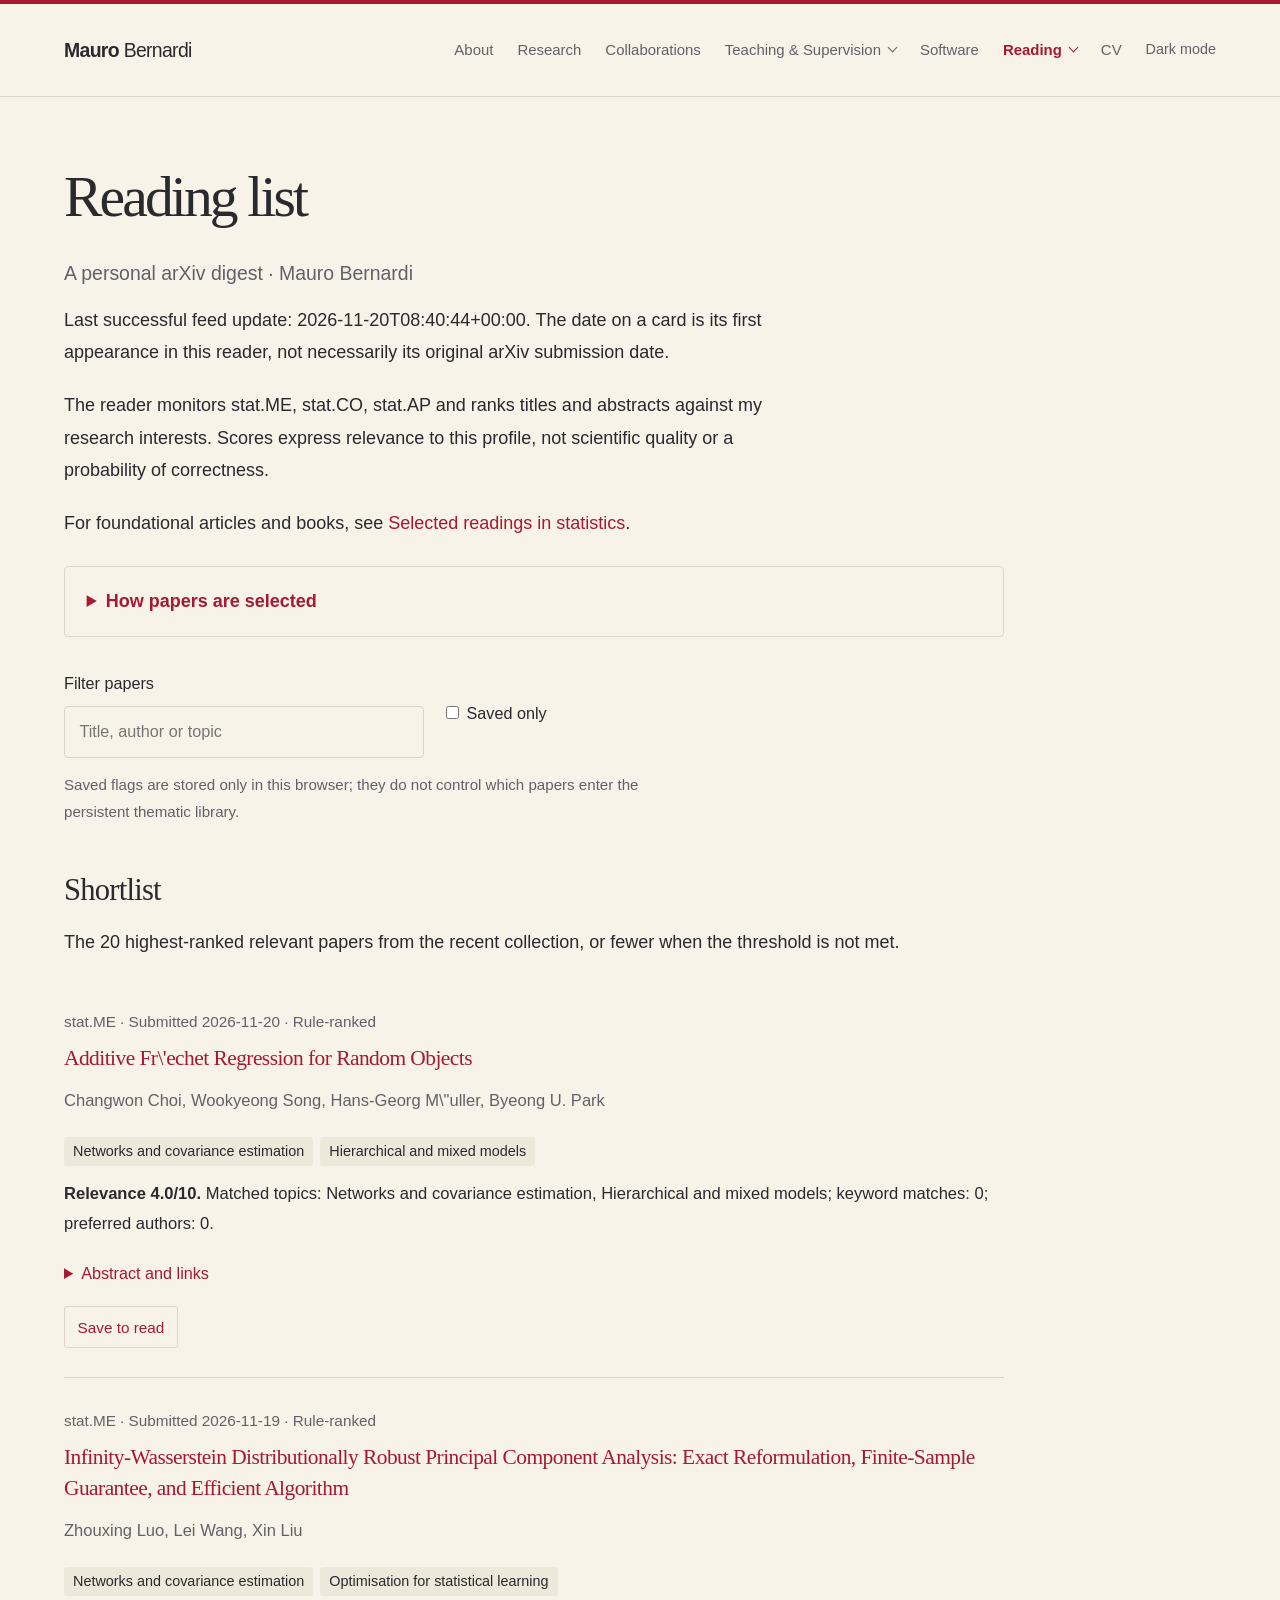
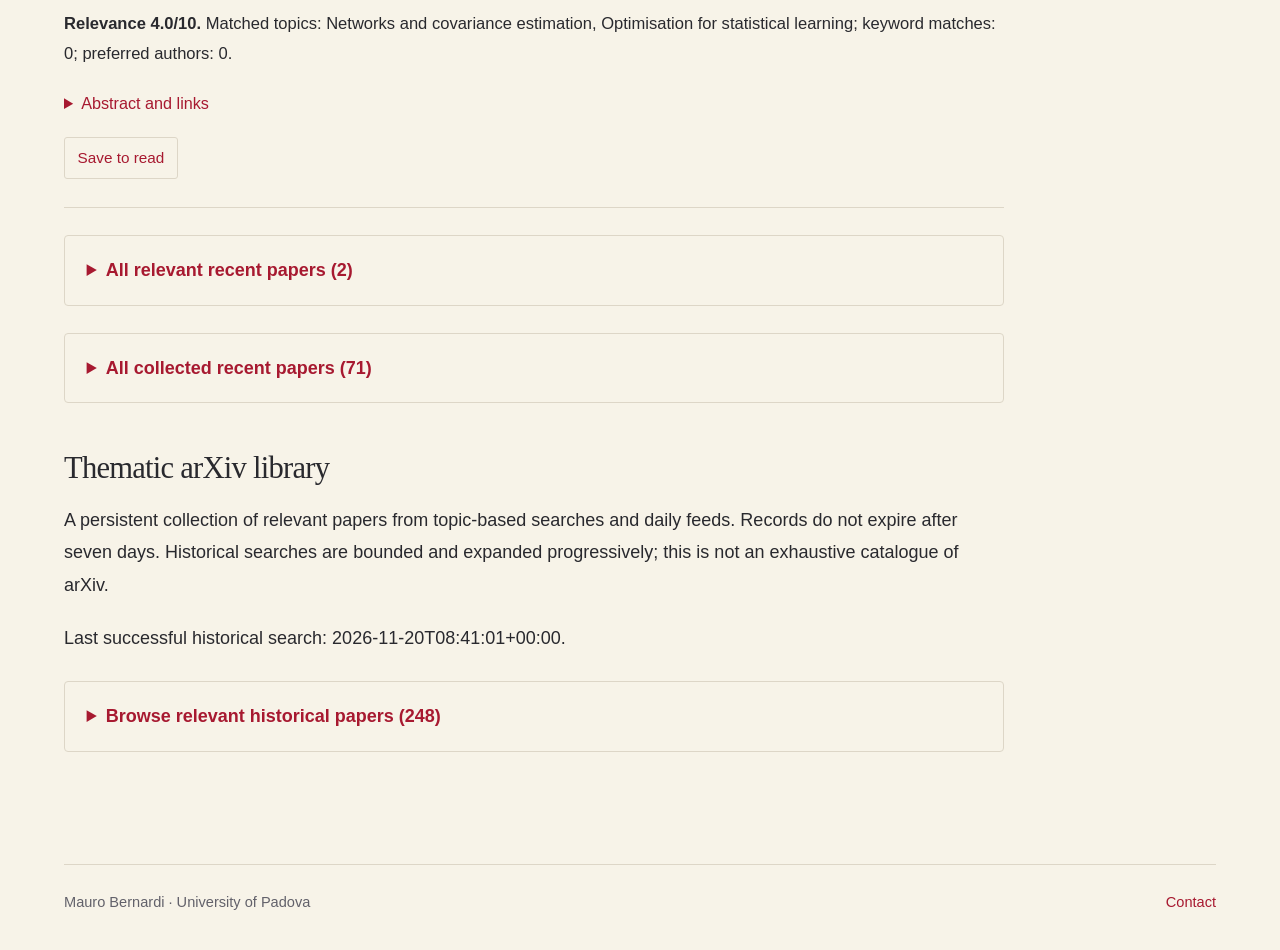
==== commit 43cfd3c8: "Update arXiv reading list" ====
--- a/docs/reading-list.html
+++ b/docs/reading-list.html
@@ -1,2 +1,2 @@
 <!doctype html>
-<html lang="en"><head><meta charset="utf-8"><meta name="viewport" content="width=device-width,initial-scale=1"><title>Reading list · Mauro Bernardi</title><meta name="description" content="Mauro Bernardi, Associate Professor at the University of Padova. Research, publications, teaching and statistical software."><meta property="og:title" content="Mauro Bernardi"><meta property="og:type" content="website"><link rel="icon" href="assets/favicon.svg" type="image/svg+xml"><link rel="stylesheet" href="assets/style.css"><script src="assets/site.js" defer></script><link rel="stylesheet" href="assets/reader.css"><script src="assets/reader.js" defer></script></head><body><a class="skip" href="#main">Skip to content</a><header class="site-header"><div class="nav-wrap"><a class="brand" href="index.html"><strong>Mauro</strong> Bernardi</a><button class="menu-toggle" type="button" aria-controls="navigation" aria-expanded="false">Menu</button><nav class="nav-links" id="navigation" aria-label="Main navigation"><a href="index.html">About</a><a href="research.html">Research</a><a href="collaborations.html">Collaborations</a><details class="nav-group"><summary>Teaching &amp; Supervision</summary><div class="nav-submenu"><a href="teaching.html">Teaching</a><a href="students.html">Students &amp; Supervision</a><a href="thesis-topics.html">Thesis opportunities</a></div></details><a href="software.html">Software</a><details class="nav-group active"><summary>Reading</summary><div class="nav-submenu"><a href="selected-readings.html">Selected readings in statistics</a><a href="reading-list.html" aria-current="page">Reading list</a></div></details><a href="cv.html">CV</a><button class="theme-toggle" type="button" aria-pressed="false">Dark mode</button></nav></div></header><main class="container" id="main"><div class="page-copy"><h1>Reading list</h1><p class="subtitle">A personal arXiv digest · Mauro Bernardi</p><p>Last successful feed update: 2026-11-19T16:17:33+00:00. The date on a card is its first appearance in this reader, not necessarily its original arXiv submission date.</p><p>The reader monitors stat.ME, stat.CO, stat.AP and ranks titles and abstracts against my research interests. Scores express relevance to this profile, not scientific quality or a probability of correctness.</p><p>For foundational articles and books, see <a href="selected-readings.html">Selected readings in statistics</a>.</p><details class="reader-profile"><summary>How papers are selected</summary><p>This reading list reflects my interests in quantile and distributional regression, variational inference and Bayesian computation, sparsity and model selection, functional data analysis, statistical networks, high-dimensional covariance estimation, hierarchical and dynamic models, and optimisation methods such as ADMM, MM and gradient-based algorithms.</p><p>Papers are ranked by matching their titles and abstracts to these themes. Contributions by the authors listed below receive an additional relevance signal, but authorship is neither a requirement for inclusion nor a measure of scientific quality.</p><h3>Authors followed</h3><p>Roger Koenker, Victor Chernozhukov, Xuming He, Cristian Castiglione, Nicolas Bianco, Daniele Bianchi, Antonio Canale, Marco Stefanucci, Monia Lupparelli, Alberto Roverato, Manuela Cattelan, Claudio Busatto, Lea Petrella, Roberto Casarin, Luca Maestrini, Matt Wand, James Ramsay, Piotr Kokoszka, Jane-Ling Wang, Fang Yao, Håvard Rue, Leonhard Held, Simon Wood, David Blei, David Dunson, Andrew Gelman, Sylvia Frühwirth-Schnatter, Arnaud Doucet, Nicolas Chopin, Christian Robert, Robert Tibshirani, Ryan Tibshirani, Trevor Hastie, Bradley Efron, Peter Bühlmann, Martin Wainwright, Emmanuel Candès, Kenneth Lange, Stephen Boyd, Lieven Vandenberghe, Neal Parikh, Dimitri Bertsekas, Yurii Nesterov, Amir Beck.</p><h3>From collection to selection</h3><p>The shortlist presents up to 20 recent papers with a relevance score of at least 4.0/10. All relevant recent papers are available separately, while the complete recent collection also includes papers below this threshold. Recent records remain available for 7 days from their first collection.</p><p>The thematic library retains relevant papers beyond this window and grows through topic-based historical searches. Its coverage is bounded by the search queries and is not exhaustive of arXiv. Scores indicate relevance to my interests, rather than scientific quality; each paper identifies the ranking method used.</p></details><div class="reader-controls"><label>Filter papers <input id="paper-search" type="search" placeholder="Title, author or topic"></label><label><input id="saved-only" type="checkbox"> Saved only</label></div><p id="save-status" role="status"></p><section aria-labelledby="shortlist"><h2 id="shortlist">Shortlist</h2><p>The 20 highest-ranked relevant papers from the recent collection, or fewer when the threshold is not met.</p><article class="paper" data-paper-id="2611.23877"><div class="paper-meta">stat.ME · Submitted 2026-11-19 · Rule-ranked</div><h2><a href="https://arxiv.org/abs/2611.23877">Infinity-Wasserstein Distributionally Robust Principal Component Analysis: Exact Reformulation, Finite-Sample Guarantee, and Efficient Algorithm</a></h2><p class="paper-authors">Zhouxing Luo, Lei Wang, Xin Liu</p><div class="paper-tags"><span class="paper-tag">Networks and covariance estimation</span><span class="paper-tag">Optimisation for statistical learning</span></div><p><strong>Relevance 4.0/10.</strong> Matched topics: Networks and covariance estimation, Optimisation for statistical learning; keyword matches: 0; preferred authors: 0.</p><details><summary>Abstract and links</summary><p>Principal component analysis (PCA) is a fundamental and ubiquitous technique for dimension reduction and representation learning, yet its empirical formulation remains vulnerable to distributional uncertainty. While distributionally robust optimization (DRO) offers a natural remedy, existing order-2 Wasserstein models of PCA either preserve the nominal PCA subspace or lack an exact reformulation. This paper demonstrates how the infinity-Wasserstein distance can reconcile these two desirable properties. For the resulting DRO model of PCA, we derive an exact finite-dimensional reformulation and explicitly identify a worst-case distribution attaining the inner maximum. Crucially, the reformulated objective retains samplewise residual information beyond the empirical covariance matrix, revealing a mechanism through which distributional robustness can reshape the learned principal subspace. Under the mild assumption that the true distribution has a finite fourth moment, we further establish a uniform finite-sample performance guarantee for the proposed model. An iteratively reweighted majorization-minimization algorithm is also developed to solve the resulting nonconvex and nonsmooth optimization problem, with a rigorous analysis of its convergence properties. Numerical experiments substantiate the computational efficiency of the proposed algorithm and the practical effectiveness of the infinity-Wasserstein model in downstream applications.</p><a href="https://arxiv.org/abs/2611.23877">arXiv abstract</a> · <a href="https://arxiv.org/pdf/2611.23877">PDF</a></details><button class="save-paper" type="button" aria-pressed="false">Save to read</button></article></section><details class="reader-archive"><summary>All relevant recent papers (1)</summary><p>Every recent paper above the relevance threshold, including those in the shortlist.</p><article class="paper" data-paper-id="2611.23877"><div class="paper-meta">stat.ME · Submitted 2026-11-19 · Rule-ranked</div><h2><a href="https://arxiv.org/abs/2611.23877">Infinity-Wasserstein Distributionally Robust Principal Component Analysis: Exact Reformulation, Finite-Sample Guarantee, and Efficient Algorithm</a></h2><p class="paper-authors">Zhouxing Luo, Lei Wang, Xin Liu</p><div class="paper-tags"><span class="paper-tag">Networks and covariance estimation</span><span class="paper-tag">Optimisation for statistical learning</span></div><p><strong>Relevance 4.0/10.</strong> Matched topics: Networks and covariance estimation, Optimisation for statistical learning; keyword matches: 0; preferred authors: 0.</p><details><summary>Abstract and links</summary><p>Principal component analysis (PCA) is a fundamental and ubiquitous technique for dimension reduction and representation learning, yet its empirical formulation remains vulnerable to distributional uncertainty. While distributionally robust optimization (DRO) offers a natural remedy, existing order-2 Wasserstein models of PCA either preserve the nominal PCA subspace or lack an exact reformulation. This paper demonstrates how the infinity-Wasserstein distance can reconcile these two desirable properties. For the resulting DRO model of PCA, we derive an exact finite-dimensional reformulation and explicitly identify a worst-case distribution attaining the inner maximum. Crucially, the reformulated objective retains samplewise residual information beyond the empirical covariance matrix, revealing a mechanism through which distributional robustness can reshape the learned principal subspace. Under the mild assumption that the true distribution has a finite fourth moment, we further establish a uniform finite-sample performance guarantee for the proposed model. An iteratively reweighted majorization-minimization algorithm is also developed to solve the resulting nonconvex and nonsmooth optimization problem, with a rigorous analysis of its convergence properties. Numerical experiments substantiate the computational efficiency of the proposed algorithm and the practical effectiveness of the infinity-Wasserstein model in downstream applications.</p><a href="https://arxiv.org/abs/2611.23877">arXiv abstract</a> · <a href="https://arxiv.org/pdf/2611.23877">PDF</a></details><button class="save-paper" type="button" aria-pressed="false">Save to read</button></article></details><details class="reader-archive"><summary>All collected recent papers (40)</summary><article class="paper" data-paper-id="2611.23877"><div class="paper-meta">stat.ME · Submitted 2026-11-19 · Rule-ranked</div><h2><a href="https://arxiv.org/abs/2611.23877">Infinity-Wasserstein Distributionally Robust Principal Component Analysis: Exact Reformulation, Finite-Sample Guarantee, and Efficient Algorithm</a></h2><p class="paper-authors">Zhouxing Luo, Lei Wang, Xin Liu</p><div class="paper-tags"><span class="paper-tag">Networks and covariance estimation</span><span class="paper-tag">Optimisation for statistical learning</span></div><p><strong>Relevance 4.0/10.</strong> Matched topics: Networks and covariance estimation, Optimisation for statistical learning; keyword matches: 0; preferred authors: 0.</p><details><summary>Abstract and links</summary><p>Principal component analysis (PCA) is a fundamental and ubiquitous technique for dimension reduction and representation learning, yet its empirical formulation remains vulnerable to distributional uncertainty. While distributionally robust optimization (DRO) offers a natural remedy, existing order-2 Wasserstein models of PCA either preserve the nominal PCA subspace or lack an exact reformulation. This paper demonstrates how the infinity-Wasserstein distance can reconcile these two desirable properties. For the resulting DRO model of PCA, we derive an exact finite-dimensional reformulation and explicitly identify a worst-case distribution attaining the inner maximum. Crucially, the reformulated objective retains samplewise residual information beyond the empirical covariance matrix, revealing a mechanism through which distributional robustness can reshape the learned principal subspace. Under the mild assumption that the true distribution has a finite fourth moment, we further establish a uniform finite-sample performance guarantee for the proposed model. An iteratively reweighted majorization-minimization algorithm is also developed to solve the resulting nonconvex and nonsmooth optimization problem, with a rigorous analysis of its convergence properties. Numerical experiments substantiate the computational efficiency of the proposed algorithm and the practical effectiveness of the infinity-Wasserstein model in downstream applications.</p><a href="https://arxiv.org/abs/2611.23877">arXiv abstract</a> · <a href="https://arxiv.org/pdf/2611.23877">PDF</a></details><button class="save-paper" type="button" aria-pressed="false">Save to read</button></article><article class="paper" data-paper-id="2611.23820"><div class="paper-meta">stat.AP · Submitted 2026-11-19 · Rule-ranked</div><h2><a href="https://arxiv.org/abs/2611.23820">Sensor Monitoring Towards Industry 4.0: Bridging Concepts on the $C_n$ Multivariate Control Chart</a></h2><p class="paper-authors">Diego C. Nascimento, Ana C. S. Batista, Francisco Louzada, Paulo H. Ferreira</p><div class="paper-tags"><span class="paper-tag">Sparsity and model selection</span></div><p><strong>Relevance 2.5/10.</strong> Matched topics: Sparsity and model selection; keyword matches: 1; preferred authors: 0.</p><details><summary>Abstract and links</summary><p>The main challenge in monitoring multiple sensors is the high dimensionality that a process can easily reach. From a decision-making perspective, converting these multivariate dynamics into an informative visualization is also not trivial. Statistical Process Control (SPC) techniques detect changes in quality characteristics, but they are difficult to apply beyond the normality (Gaussian) assumption. For instance, the most well-known SPC multivariate control chart is based on Hotelling&#x27;s $T^2$ statistic, which assumes that the process data follow a multivariate normal distribution (which rarely occurs in practice) and that the observations are serially independent. This study focuses on the multivariate case (dimension $d \geq 2$), regardless of the data dependence or marginal asymmetry. We propose a new control chart for change detection in copula-based multivariate processes, called the $C_n$-chart, which is based on a density level-set tolerance region built from a copula function, and we derive its run-length properties. The methodology also quantifies the (not necessarily linear) dependence among the variables. Two case studies are presented, one on water quality control and the other on monitoring brass-steel thermostats, complemented by a simulation study of run-length performance and computational cost. The results show that the proposed methodology captures both the association among variables and the anomalies, and that it accommodates variable selection through conditional (regression) modeling of the margins.</p><a href="https://arxiv.org/abs/2611.23820">arXiv abstract</a> · <a href="https://arxiv.org/pdf/2611.23820">PDF</a></details><button class="save-paper" type="button" aria-pressed="false">Save to read</button></article><article class="paper" data-paper-id="2611.24767"><div class="paper-meta">stat.AP · Submitted 2026-11-19 · Rule-ranked</div><h2><a href="https://arxiv.org/abs/2611.24767">Inferring Neural Activity Changes under Recording Uncertainty with Transformers and Variational Inference</a></h2><p class="paper-authors">Nilson Chapagain, Pooja Chapagain</p><div class="paper-tags"><span class="paper-tag">Variational inference and Bayesian computation</span></div><p><strong>Relevance 2.5/10.</strong> Matched topics: Variational inference and Bayesian computation; keyword matches: 1; preferred authors: 0.</p><details><summary>Abstract and links</summary><p>A difference in recorded firing rate across days may reflect a change in neuronal activity, missed spikes or recording a different neuron. We present a statistical approach that combines neuron tracking with Bayesian estimates of stationary mean recorded firing rates. Bounds under assumed differences in spike detection connect recorded rates to biological rate changes. We assess recording loss and uncertainty in rate changes in simulations, and count-model fit in recordings. We also compare two transformer estimators with Gaussian and flow variational inference under a shared temporal negative-binomial model. Flow variational inference agrees most closely with reference posteriors, while predictive performance varies across mice. Rate-change intervals contain true simulated changes less often than intended. In UnitMatch recordings from five mice, some inferred changes remain supported when spike detection is allowed to differ between days; others depend on equal detection. These interpretations require a correct neuron match. The approach identifies which inferred rate changes remain supported under specified recording assumptions and where uncertainty limits interpretation.</p><a href="https://arxiv.org/abs/2611.24767">arXiv abstract</a> · <a href="https://arxiv.org/pdf/2611.24767">PDF</a></details><button class="save-paper" type="button" aria-pressed="false">Save to read</button></article><article class="paper" data-paper-id="2611.24801"><div class="paper-meta">stat.AP · stat.CO · stat.ME · Submitted 2026-11-19 · Rule-ranked</div><h2><a href="https://arxiv.org/abs/2611.24801">Bayesian Computation of Copula-based Multivariate Models with an Application to Doping Detection</a></h2><p class="paper-authors">Emanuele Masillo, Eva Pigi Viltanioti, Nina Deliu, Brunero Liseo</p><div class="paper-tags"><span class="paper-tag">Variational inference and Bayesian computation</span></div><p><strong>Relevance 2.5/10.</strong> Matched topics: Variational inference and Bayesian computation; keyword matches: 1; preferred authors: 0.</p><details><summary>Abstract and links</summary><p>The Athlete Biological Passport (ABP) monitors athletes for doping by comparing their biomarker readings against personalized reference ranges. These are estimated via the Bayesian ADAPTIVE model, which analyzes biomarkers separately and ignores their dependence. Building on a recently proposed copula-based multivariate extension of ADAPTIVE, this paper focuses on its computational aspects, introducing a fully joint MCMC algorithm and comparing it with a two-step Bayesian IFM estimator. Simulations show the two procedures perform comparably under a correctly specified copula, but exhibit a genuine trade-off under misspecification: the Bayesian IFM protects marginal inference, while the joint MCMC yields better-calibrated dependence estimates and is markedly faster. The two approaches are tested on a dataset containing ABP profiles of elite athletes, provided by NADO Italia, and collected as part of the project {\it Enhancing the methodological framework for doping detection: from univariate to multivariate testing analysis on Athlete Biological Passport profiles}. Both approaches achieve consistent classification performance, providing anti-doping organizations with two concrete inferential routes for adopting a multivariate ADAPTIVE model, along with guidance on the trade-offs between them.</p><a href="https://arxiv.org/abs/2611.24801">arXiv abstract</a> · <a href="https://arxiv.org/pdf/2611.24801">PDF</a></details><button class="save-paper" type="button" aria-pressed="false">Save to read</button></article><article class="paper" data-paper-id="2611.24929"><div class="paper-meta">stat.ME · Submitted 2026-11-19 · Rule-ranked</div><h2><a href="https://arxiv.org/abs/2611.24929">Improving External Prediction in New Clusters with Mixed-Effects Models: Implications for Multicenter Studies</a></h2><p class="paper-authors">Jiawa Zhang, Hyungrok Do, Myeonggyun Lee</p><div class="paper-tags"><span class="paper-tag">Hierarchical and mixed models</span></div><p><strong>Relevance 2.5/10.</strong> Matched topics: Hierarchical and mixed models; keyword matches: 1; preferred authors: 0.</p><details><summary>Abstract and links</summary><p>Prediction models developed from multicenter data are often applied to new centers. A linear mixed model (LMM) captures between-center heterogeneity through random effects. However, a new center&#x27;s random effect is unknown, so the LMM predicts from fixed effects alone, as does a standard linear model (LM) that ignores clustering. The two models thus differ only in how fixed effects are estimated, and it is unclear whether the LMM predicts better. We decompose the prediction error in a new center into fixed-effect estimation error, between-center variation, and residual variation. Because the last two components are identical for both models, any LMM advantage must come from more precise fixed-effect estimates. In simulations across diverse designs and random-effect structures, the LMM generally achieved lower mean squared error than the LM. Relative gains increased with the number of predictors, between-center heterogeneity, and imbalance in center sizes, and decreased as training data grew. Modeling a random slope yielded additional gains that increased with between-center variation in the predictor effect. In a stress test using held-out eICU hospitals selected for strong outcome heterogeneity, a random-intercept LMM predicted ICU length of stay more accurately than an LM. These findings clarify the conditions under which mixed models can improve prediction in new centers and can inform model development for multicenter studies.</p><a href="https://arxiv.org/abs/2611.24929">arXiv abstract</a> · <a href="https://arxiv.org/pdf/2611.24929">PDF</a></details><button class="save-paper" type="button" aria-pressed="false">Save to read</button></article><article class="paper" data-paper-id="2611.23467"><div class="paper-meta">stat.AP · stat.ME · Submitted 2026-11-19 · Rule-ranked</div><h2><a href="https://arxiv.org/abs/2611.23467">Laplace Bayesian transport maps for generative modeling of non-Gaussian climate fields</a></h2><p class="paper-authors">Jacob A. Johnson, Felix Jimenez, Matthias Katzfuss</p><div class="paper-tags"><span class="paper-tag">Variational inference and Bayesian computation</span></div><p><strong>Relevance 2.0/10.</strong> Matched topics: Variational inference and Bayesian computation; keyword matches: 0; preferred authors: 0.</p><details><summary>Abstract and links</summary><p>Transport maps provide a powerful framework for the generative modeling of complex, non-Gaussian spatial fields, such as those encountered in climate science. By mapping a complicated target distribution to a standard Gaussian reference distribution, they can serve as efficient stochastic surrogates. However, current Bayesian transport maps, which are modeled using autoregressive Gaussian processes, typically rely on empirical Bayes estimates that ignore hyperparameter uncertainty. Here, we contrast this point-estimate approach with a fully Bayesian model that provides posterior uncertainty quantification in transport map hyperparameters. To avoid the high cost of Markov chain Monte Carlo (MCMC), we also propose a Laplace approximation to the hyperparameter posteriors, which can be computed at negligible additional computational cost relative to empirical Bayes. We provide numerical evidence and a real-data climate application demonstrating that these Laplace approximations can accurately capture most posterior summaries at a fraction of the cost of MCMC, while maintaining good predictive properties. Thus, our approach offers a scalable, uncertainty-aware framework for the generative modeling of non-Gaussian climate fields.</p><a href="https://arxiv.org/abs/2611.23467">arXiv abstract</a> · <a href="https://arxiv.org/pdf/2611.23467">PDF</a></details><button class="save-paper" type="button" aria-pressed="false">Save to read</button></article><article class="paper" data-paper-id="2611.23671"><div class="paper-meta">stat.CO · Submitted 2026-11-19 · Rule-ranked</div><h2><a href="https://arxiv.org/abs/2611.23671">A Free Lunch: Gradient Averaging Achieves Optimal Statistical Efficiency in Newton Sketch</a></h2><p class="paper-authors">Haoxuan Wang, Jianliang Ye, Sen Na</p><div class="paper-tags"><span class="paper-tag">Optimisation for statistical learning</span></div><p><strong>Relevance 2.0/10.</strong> Matched topics: Optimisation for statistical learning; keyword matches: 0; preferred authors: 0.</p><details><summary>Abstract and links</summary><p>We study statistical inference for online sketched Newton methods, in which each Newton system is approximately solved by an inner randomized sketching solver. Existing work reveals a computational--statistical trade-off: the sketching solver (and its accelerated variants) reduces the per-step cost of Newton methods from $O(d^3)$ to $O(d^2)$, but the randomness introduced by sketching also inflates the limiting covariance of both the last and the averaged Newton iterates. In this work, we address this trade-off via gradient averaging. We show that simply replacing the stochastic gradient with a moving average at each step can mitigate, and in some cases eliminate, the trade-off in Newton sketch. Importantly, gradient averaging requires no additional oracle evaluations and leaves the contraction bound of the inner sketching solver unchanged. In particular, we prove that the last sketched Newton iterate with gradient averaging attains a limiting covariance no larger than that without gradient averaging, while the averaged iterate even attains the minimax optimal limiting covariance, matching that of the exact Newton method. To our knowledge, this is the first analysis showing that randomness introduced to improve computational efficiency need not compromise statistical efficiency as long as proper gradient estimates are used. The key analytical challenge is that gradient averaging destroys the crucial martingale difference structure underlying central limit theorem arguments. We overcome this challenge by analyzing the coupled two-timescale recursions governing the iterate and the gradient estimator. Numerical experiments on linear and logistic regression support our theoretical covariance comparisons.</p><a href="https://arxiv.org/abs/2611.23671">arXiv abstract</a> · <a href="https://arxiv.org/pdf/2611.23671">PDF</a></details><button class="save-paper" type="button" aria-pressed="false">Save to read</button></article><article class="paper" data-paper-id="2611.23951"><div class="paper-meta">stat.CO · stat.ME · Submitted 2026-11-19 · Rule-ranked</div><h2><a href="https://arxiv.org/abs/2611.23951">WAIVES: Weak-form Asymptotically-unbiased Instrumental-Variable Estimation for SDEs</a></h2><p class="paper-authors">Hamza Ruzayqat, David M. Bortz, Vanja Duki\&#x27;c</p><div class="paper-tags"><span class="paper-tag">Dynamic and spatial models</span></div><p><strong>Relevance 2.0/10.</strong> Matched topics: Dynamic and spatial models; keyword matches: 0; preferred authors: 0.</p><details><summary>Abstract and links</summary><p>Weak-form methods have transformed inference for deterministic dynamical systems. By integrating the governing equations against smooth, compactly supported test functions, they trade noise-amplifying differentiation for noise-attenuating integration, yielding fast and robust estimates. Extending this idea to stochastic differential equations (SDEs) has proven harder, and a consistent single-trajectory formulation has remained out of reach. Applied naively in the time domain, the weak form makes the regressors and the errors functionals of the same noise, creating endogeneity that leaves weak-form least squares biased and inconsistent. We resolve it with instrumental variables, a classical idea from econometrics. Weak-form integrals over nearby disjoint time windows prove to be valid instruments, correlated with the regressors yet uncorrelated with the error, restoring consistency and asymptotic normality. The resulting generalized-method-of-moments estimator, WAIVES (Weak-form Asymptotically-unbiased Instrumental-Variable Estimation for SDEs), requires only a linear solve, with no likelihood evaluations, filtering, or simulation. It is therefore an order of magnitude faster than exact-likelihood methods where those exist, and it applies unchanged where they do not, with standard errors and calibrated confidence intervals supplied by the moment conditions. It also separates measurement noise from the intrinsic randomness of the dynamics. Across nine example systems, spanning linear, bistable, chaotic, excitable, state-dependent-diffusion, non-polynomial, hypoelliptic, and high-dimensional regimes (up to 120 dimensions), WAIVES recovers nonlinear drift and diffusion with negligible bias and near-nominal interval coverage. We close with two real-data illustrations: a 167-year North Atlantic sea-surface-temperature record and an optical-tweezer calibration.</p><a href="https://arxiv.org/abs/2611.23951">arXiv abstract</a> · <a href="https://arxiv.org/pdf/2611.23951">PDF</a></details><button class="save-paper" type="button" aria-pressed="false">Save to read</button></article><article class="paper" data-paper-id="2611.24335"><div class="paper-meta">stat.AP · Submitted 2026-11-19 · Rule-ranked</div><h2><a href="https://arxiv.org/abs/2611.24335">Global sensitivity analysis of transient regimes in non-Newtonian dam-break flows applied in rheometry</a></h2><p class="paper-authors">Yuri Taglieri S\&#x27;ao, Jo\~ao Batista Pereira, Geraldo de Freitas Maciel</p><div class="paper-tags"><span class="paper-tag">Dynamic and spatial models</span></div><p><strong>Relevance 2.0/10.</strong> Matched topics: Dynamic and spatial models; keyword matches: 0; preferred authors: 0.</p><details><summary>Abstract and links</summary><p>Non-Newtonian dam-break flows are a classical problem with numerous engineering applications. These flows are particularly important in alternative rheometry, where they are used to rapidly and affordably estimate rheological properties, such as in the slump test and Bostwick consistometer test. However, the lifting dynamics of the containing obstacle introduce inertial effects that can compromise the accurate estimation of these properties. These effects are influenced by the lifting velocity, the fluid&#x27;s viscosity, and the initial geometry of the sample. This study aims to quantify the influence of lifting velocity and to provide physical insights into how inertial effects influence the flow. A global sensitivity analysis (GSA) framework adapted for functional outputs (e.g., time series) is employed, using data generated from high-fidelity simulations with ANSYS Fluent. The GSA produces sensitivity curves that track the evolving importance of each input parameter over time. Three distinct flow regimes are identified, namely mobilization, transition and viscous regimes, each governed by different dominant factors. The first two regimes are significantly affected by the lifting velocity, revealing the influence of inertial effects, whereas the viscous regime is dominated by fluid rheology and shows a increasing importance of the yield stress. These results are contextualized in terms of traditional rheometry tests.</p><a href="https://arxiv.org/abs/2611.24335">arXiv abstract</a> · <a href="https://arxiv.org/pdf/2611.24335">PDF</a></details><button class="save-paper" type="button" aria-pressed="false">Save to read</button></article><article class="paper" data-paper-id="2611.24638"><div class="paper-meta">stat.ME · Submitted 2026-11-19 · Rule-ranked</div><h2><a href="https://arxiv.org/abs/2611.24638">A Generative Model for Higher-Order Network Dynamics</a></h2><p class="paper-authors">Valentina S\&#x27;anchez, Theodore Papamarkou, Gonzalo N\&#x27;apoles, \c{C}i\c{c}ek G\&quot;uven, Koen V. Haak</p><div class="paper-tags"><span class="paper-tag">Dynamic and spatial models</span></div><p><strong>Relevance 2.0/10.</strong> Matched topics: Dynamic and spatial models; keyword matches: 0; preferred authors: 0.</p><details><summary>Abstract and links</summary><p>Conventional network representations inferred from multivariate time series describe statistical relationships between pairs of components, even when the underlying dynamics involve group interactions that cannot be represented by pairwise interactions alone. Several multivariate information-theoretic measures have been proposed to characterise dependence beyond pairs. However, due to a lack of systems with known generating mechanisms, these measures have not been carefully validated or compared for empirical use. To address this, we here introduce a generative model of stochastic network dynamics with pairwise and higher-order interactions specified by the user. The higher-order interactions are represented by directed hyperedges, and the model provides a controlled benchmark for evaluating information-theoretic measures. Removing only the higher-order term gives a pairwise-only reference. The experiments test whether a measure detects changes induced by the higher-order term relative to this reference and recovers the participating nodes and their source-target roles. A separate experiment tests discrimination between a product coupling and a specified nonlinear pairwise control, with equal root-mean-square coupling magnitude under the pairwise-only reference. Several measures detected sufficiently strong higher-order interactions across the tested network topologies and coupling functions. In the separate discrimination experiment, the measures also separated the product coupling from the specified nonlinear pairwise control. Recovery, however, became harder as the number of candidate interactions grew. The framework therefore provides a testbed where the link between higher-order signatures and mechanisms can be tested, rather than assumed, before measures are applied to empirical data.</p><a href="https://arxiv.org/abs/2611.24638">arXiv abstract</a> · <a href="https://arxiv.org/pdf/2611.24638">PDF</a></details><button class="save-paper" type="button" aria-pressed="false">Save to read</button></article><article class="paper" data-paper-id="2611.24678"><div class="paper-meta">stat.ME · Submitted 2026-11-19 · Rule-ranked</div><h2><a href="https://arxiv.org/abs/2611.24678">Scalable Non-Parametric Bayesian Inference of Free Energy Landscapes and Emission Functions from Observations</a></h2><p class="paper-authors">Eliane Briand, Helmut Grubm\&quot;uller</p><div class="paper-tags"><span class="paper-tag">Dynamic and spatial models</span></div><p><strong>Relevance 2.0/10.</strong> Matched topics: Dynamic and spatial models; keyword matches: 0; preferred authors: 0.</p><details><summary>Abstract and links</summary><p>Free-energy landscapes govern processes from protein conformational change to climate oscillations, but are typically observed only indirectly, through observables such as FRET intensity or optical-tweezer transmittance. Neither the landscape shape, nor the emission function mapping latent state to signal, is usually known, and distinct states may produce the same signal. We therefore infer landscape and emission function jointly and non-parametrically, using the exact non-linear Bayesian filtering likelihood, to fully use the information contained in observable trajectories that are often noisy, scarce and costly to acquire. A novel parallel-in-time algorithm makes this tractable: it is up to 27 times faster than sequential filtering on one GPU, scales near-ideally across GPUs, and, given enough resources, has runtime independent of trajectory length. We demonstrate the method on a single-protein optical tweezer recording, where distinct conformations produce the same signal, and beyond biology on the El Nino-Southern Oscillation and financial market volatility.</p><a href="https://arxiv.org/abs/2611.24678">arXiv abstract</a> · <a href="https://arxiv.org/pdf/2611.24678">PDF</a></details><button class="save-paper" type="button" aria-pressed="false">Save to read</button></article><article class="paper" data-paper-id="2611.23419"><div class="paper-meta">stat.AP · Submitted 2026-11-19 · Rule-ranked</div><h2><a href="https://arxiv.org/abs/2611.23419">LIC-Audit: How Comparable Are Reported Gains in Learned Image Compression?</a></h2><p class="paper-authors">Haisheng Fu, Jie Liang, Runyu Yang, Feng Ding, Xin Dong, Zixiao Jin, Jingning Han</p><div class="paper-tags"></div><p><strong>Relevance 0/10.</strong> Matched topics: none; keyword matches: 0; preferred authors: 0.</p><details><summary>Abstract and links</summary><p>Learned image compression (LIC) papers often report BD-rate improvements of only a few percent. They are measured against VTM reference software whose version keeps changing: the claims we audit name 7 versions, 5 in 2025 papers alone. But how comparable are these numbers across papers, and what evidence should future papers give for such small gains? We introduce LIC-Audit, an analysis of 353 released rate-distortion curves from 36 repositories, and a controlled re-evaluation of eight public codec releases with 28,193 encode-decode records. We identify three problems. First, different VTM reference runs change BD-rates by up to 3.56 percentage points, and on CLIC Pro published numbers order 10 of 55 method pairs differently from a common computation; comparing codecs directly over a fixed quality range removes this dependence. Second, releases use different and mostly undocumented conventions for counting bits, computing PSNR, and padding images. Under consistent measurement, the GLIC method&#x27;s 1.00% lead over the HPCM method on Tecnick becomes a 1.43% deficit, changing only the padding reverses the comparison of HPCM and CMIC, and most gaps narrow when MS-SSIM replaces PSNR. Third, average curves hide how much results vary from image to image, so whether a small gain is statistically significant depends on the assumed variation. An optimistic assumption calls 12.0% of comparisons between equally good codecs significant on test sets as small as Kodak, instead of 5%; a cautious one leaves 18 of 45 differences between recent codecs undecided, yet per-image results show 12 of them to be significant. Beyond auditing past results, LIC-Audit provides a versioned evaluation protocol, a public leaderboard website with a scoring tool, source-linked benchmark data, per-image measurements, and reporting guidelines, to help future LIC papers make comparable and verifiable claims of progress.</p><a href="https://arxiv.org/abs/2611.23419">arXiv abstract</a> · <a href="https://arxiv.org/pdf/2611.23419">PDF</a></details><button class="save-paper" type="button" aria-pressed="false">Save to read</button></article><article class="paper" data-paper-id="2611.23432"><div class="paper-meta">stat.ME · Submitted 2026-11-19 · Rule-ranked</div><h2><a href="https://arxiv.org/abs/2611.23432">Bits, Not Boxes: Label-Free Layer Selection for Visual Localization in VLMs</a></h2><p class="paper-authors">Haisheng Fu, Gexin Huang, Haikai Zhao, Jie Liang, Zhenman Fang, Jingning Han, Xiaoxiao Li</p><div class="paper-tags"></div><p><strong>Relevance 0/10.</strong> Matched topics: none; keyword matches: 0; preferred authors: 0.</p><details><summary>Abstract and links</summary><p>Attention maps cheaply show where a vision-language model (VLM) looks, but attention sinks make them unreliable for localization. Contrasting the question with a generic prompt suppresses sinks, yet only some layers localize the queried object. Existing methods find these layers with box annotations or fixed rules. We show that attention itself can identify them. A question changes how much a head attends to the image and where this attention goes. The two effects separate exactly, and the second, measured in bits on unlabeled questions, indicates which layers localize. WhereBits turns these where-to-look bits into a layer prior and combines it with per-head contrastive scores. Its three design constants were fixed once on labeled COCO data, and a new model or resolution needs only unlabeled questions. Across eight VLMs, WhereBits matches the pointing accuracy of box-tuned layers on COCO and RefCOCO and ranks target tokens better. This advantage holds on a held-out model family and at higher resolutions. Its COCO pointing accuracy is 0.72, against 0.22 for mean attention. In training-free zoom-in, its crops raise V* accuracy by 6.0 points under forced-choice evaluation.</p><a href="https://arxiv.org/abs/2611.23432">arXiv abstract</a> · <a href="https://arxiv.org/pdf/2611.23432">PDF</a></details><button class="save-paper" type="button" aria-pressed="false">Save to read</button></article><article class="paper" data-paper-id="2611.23439"><div class="paper-meta">stat.ME · Submitted 2026-11-19 · Rule-ranked</div><h2><a href="https://arxiv.org/abs/2611.23439">Minimax estimation for simultaneous deconvolution model in random design using wavelets</a></h2><p class="paper-authors">Rida Benhaddou</p><div class="paper-tags"></div><p><strong>Relevance 0/10.</strong> Matched topics: none; keyword matches: 0; preferred authors: 0.</p><details><summary>Abstract and links</summary><p>Simultaneous deconvolution model is investigated when the design points are random and follow bounded densities and errors are either $i.i.d.$ or long-memory dependent. We propose wavelet hard-thresholding estimators, and show that they achieve asymptotically near-optimal convergence rates for the $L^2$-risk when the response function belongs to Besov space under both $i.i.d.$ errors and homoskedastic, long-memory errors. However, under heteroskedastic, long-memory errors the estimator is not optimal. For the $i.i.d.$ errors, the convergence rates are {identical} to those found in simultaneous deconvolution under regular design {and $i.i.d.$ errors}. However, for long-memory dependent errors, the convergence rates are new {and completely different from those in simultaneous deconvolution under regular design and long-memory errors}.</p><a href="https://arxiv.org/abs/2611.23439">arXiv abstract</a> · <a href="https://arxiv.org/pdf/2611.23439">PDF</a></details><button class="save-paper" type="button" aria-pressed="false">Save to read</button></article><article class="paper" data-paper-id="2611.23459"><div class="paper-meta">stat.ME · Submitted 2026-11-19 · Rule-ranked</div><h2><a href="https://arxiv.org/abs/2611.23459">Wasserstein Target Diagram for Model Evaluation</a></h2><p class="paper-authors">Tiantian Yang, Dongwei Chen</p><div class="paper-tags"></div><p><strong>Relevance 0/10.</strong> Matched topics: none; keyword matches: 0; preferred authors: 0.</p><details><summary>Abstract and links</summary><p>The target diagram is often used in geosciences, which provides a visualization tool for model evaluation and shows the temporal or spatial matching of data. However, its construction requires paired data of equal sample sizes, limiting its application to model comparisons involving unpaired samples or probability distributions. In this study, we propose the Wasserstein target diagram based on the 2-Wasserstein distance from optimal transport. Unlike the original target diagram, the Wasserstein target diagram does not require paired data of equal sizes and evaluates models from the probability distribution perspective. We further establish that the two target diagrams coincide when the given paired data are comonotone, which is common in climate science, such as cumulative precipitation and solar radiation. Through two simulation studies and an application to wind speed distribution fitting, we demonstrate that the proposed diagram can detect the probability distribution discrepancies that the original target diagram may not distinguish. The Wasserstein target diagram therefore lifts the model evaluation to the probability level and provides a complementary approach to estimating the agreement in probability distributions.</p><a href="https://arxiv.org/abs/2611.23459">arXiv abstract</a> · <a href="https://arxiv.org/pdf/2611.23459">PDF</a></details><button class="save-paper" type="button" aria-pressed="false">Save to read</button></article><article class="paper" data-paper-id="2611.23524"><div class="paper-meta">stat.ME · Submitted 2026-11-19 · Rule-ranked</div><h2><a href="https://arxiv.org/abs/2611.23524">Balancing Partition Forest for Causal Weighting</a></h2><p class="paper-authors">Felipe Angelim, Alessandro Leite</p><div class="paper-tags"></div><p><strong>Relevance 0/10.</strong> Matched topics: none; keyword matches: 0; preferred authors: 0.</p><details><summary>Abstract and links</summary><p>Balancing weights are used in observational causal inference to construct a population in which the treatment is independent of observed pretreatment covariates. The ideal weight is the ratio between the product of the covariate and treatment marginals and their joint distribution, for binary and continuous treatments alike. We propose Balancing Partition Tree (BPT) and Balancing Partition Forest (BPF), which estimate this ratio on a learned rectangular partition of covariate--treatment space. Each split maximizes the gain in a Bregman divergence computed from joint and marginal counts. Two choices of divergence yield criteria that maximize the mutual information captured by the partition or reduce the squared error of the weights. We show that the population residual of either criterion bounds the bias of inverse-probability-weighted and doubly robust response estimators that use the population partition weights. Across 17 synthetic and semi-synthetic settings and three response estimators, BPF obtains the lowest mean RMSE rank among seven weight estimators, and a single tree fits in 0.14 seconds on 16,512 observations.</p><a href="https://arxiv.org/abs/2611.23524">arXiv abstract</a> · <a href="https://arxiv.org/pdf/2611.23524">PDF</a></details><button class="save-paper" type="button" aria-pressed="false">Save to read</button></article><article class="paper" data-paper-id="2611.23551"><div class="paper-meta">stat.ME · Submitted 2026-11-19 · Rule-ranked</div><h2><a href="https://arxiv.org/abs/2611.23551">Federated Differential Privacy with Batch Contamination</a></h2><p class="paper-authors">Jason K. C. Ng, Thomas B. Berrett, Yi Yu</p><div class="paper-tags"></div><p><strong>Relevance 0/10.</strong> Matched topics: none; keyword matches: 0; preferred authors: 0.</p><details><summary>Abstract and links</summary><p>We study mean estimation under federated differential privacy (FDP) constraints and batch contamination, considering both Gaussian and heavy-tailed distributions. In the homogeneous setting, where sample sizes and privacy budgets are constant across servers, we show that the costs of privacy and contamination disentangle. Under a bounded $v$th moment condition, with $v \in (1, \infty)$, the cost of batch contamination is of order $(\varepsilon/n)^{2-2/v}\vee \varepsilon^2/n$, where $\varepsilon$ is the contamination level and $n$ is the per-batch sample size. This reveals a phase transition at $\varepsilon\asymp n^{1-v/2}$, for $v &gt; 2$, which is the first of its kind in the literature. We develop a two-stage procedure that achieves the minimax rate up to poly-logarithmic factors. A key component is a private smoothed voting procedure tailored to the FDP setting that provides optimal sensitivity control. For heterogeneous batch sample sizes and privacy budgets, we introduce a batch partitioning framework that groups batches with comparable per-batch sample sizes and privacy budgets. Surprisingly, the minimax rate is determined, up to poly-logarithmic factors, by the most informative group of batches. Consequently, in some regimes, it is minimax optimal to use only an arbitrarily small proportion of the data set. Heterogeneity also introduces interactions between the costs of privacy and contamination, in contrast to their disentanglement in the homogeneous setting. For unknown contamination level, we propose an adaptive, near-minimax optimal Lepski-type extension for the heterogeneous Gaussian setting, designed specifically to prevent privacy leakage by ensuring no repeated use of data points.</p><a href="https://arxiv.org/abs/2611.23551">arXiv abstract</a> · <a href="https://arxiv.org/pdf/2611.23551">PDF</a></details><button class="save-paper" type="button" aria-pressed="false">Save to read</button></article><article class="paper" data-paper-id="2611.23565"><div class="paper-meta">stat.AP · Submitted 2026-11-19 · Rule-ranked</div><h2><a href="https://arxiv.org/abs/2611.23565">Spatial Extremes on Domains with Physical Barriers</a></h2><p class="paper-authors">Chien-Chung Wang, Benjamin A. Shaby</p><div class="paper-tags"></div><p><strong>Relevance 0/10.</strong> Matched topics: none; keyword matches: 0; preferred authors: 0.</p><details><summary>Abstract and links</summary><p>We propose a model for spatial extremes what realistically accommodates nonconvex domains. Most existing models assume that tail dependence between locations depends only on their separation. Even if extended to be anisotropic or nonstationary, they still cannot accommodate features between points that may mediate the dependence. This assumption limits their applicability in settings where physical barriers like mountains, coastlines, or islands may attenuate or even block dependence in extreme events. In this work, we use the idea of a visibility graph to modify an existing spatial random scale model. This results in a tail dependence model that naturally accommodates nonconvex spatial domains, where the nonconvex features are interpreted as physical barriers. Furthermore, the model inherits key properties from the scale mixture like the ability to represent asymptotic independence at long ranges and either asymptotic dependence or asymptotic independence at short ranges. We apply our model to two applications in which physical barriers feature prominently in determining the spatial structure of extreme events. The first is precipitation in the South Island of New Zealand, where the Southern Alps shelter the eastern region from the effects of atmospheric rivers which arrive from the west. The second is significant wave heights in the North Atlantic, where the Faroe Islands tend to block the effects of extratropical cyclones traveling into the North Sea.</p><a href="https://arxiv.org/abs/2611.23565">arXiv abstract</a> · <a href="https://arxiv.org/pdf/2611.23565">PDF</a></details><button class="save-paper" type="button" aria-pressed="false">Save to read</button></article><article class="paper" data-paper-id="2611.23566"><div class="paper-meta">stat.ME · Submitted 2026-11-19 · Rule-ranked</div><h2><a href="https://arxiv.org/abs/2611.23566">Instrument indeterminacy: separating uncertainty in POVM effects and its neutrosophic reading</a></h2><p class="paper-authors">Fernando A. Otero</p><div class="paper-tags"></div><p><strong>Relevance 0/10.</strong> Matched topics: none; keyword matches: 0; preferred authors: 0.</p><details><summary>Abstract and links</summary><p>Neutrosophic annotation frameworks for quantum measurement attach an external triple $(t,i,f)$ to each Born probability, and explicitly leave open how indeterminacy could be defined operationally. We show that indeterminacy cannot be recovered from outcome probabilities, but can be computed from the pair (state, effect). For a binary POVM $\{A, I-A\}$ we define the instrument indeterminacy $\mathcal{I}_\rho(A) = 4 \mathrm{Tr}(\rho(A-A^2))$, which vanishes exactly when the state only sees the sharp part of the effect. The normalized Gini index of the outcome splits as $4TF = \mathcal{I}_\rho(A) + 4 \mathrm{Var}_\rho(A)$, a law of total variance that separates the instrument contribution from the state contribution; the identity is a special case of Massar&#x27;s POVM uncertainty operator, and our contribution is its neutrosophic reading. Moving the system-apparatus cut to a Naimark dilation transfers exactly $\mathcal{I}_\rho(A)$ from indeterminacy to variance, which yields the missing operational definition. We extend the decomposition to $m$-outcome POVMs, relate the minimum indeterminacy of two incompatible unbiased qubit observables to their commutator through Busch&#x27;s joint-measurability criterion, and show that $\mathcal{I}_\rho(A)$ equals twice the disagreement probability of a repeated L\&quot;uders measurement. The resulting estimator needs neither the state nor the effect and, in simulation, requires 2.5 to 6 times fewer shots than detector tomography for the same error.</p><a href="https://arxiv.org/abs/2611.23566">arXiv abstract</a> · <a href="https://arxiv.org/pdf/2611.23566">PDF</a></details><button class="save-paper" type="button" aria-pressed="false">Save to read</button></article><article class="paper" data-paper-id="2611.23568"><div class="paper-meta">stat.ME · Submitted 2026-11-19 · Rule-ranked</div><h2><a href="https://arxiv.org/abs/2611.23568">Confounding Heterogeneity in Multivariate Sensitivity Analysis for Observational Studies</a></h2><p class="paper-authors">Anthony Frazier, Siyu Heng, Wen Zhou</p><div class="paper-tags"></div><p><strong>Relevance 0/10.</strong> Matched topics: none; keyword matches: 0; preferred authors: 0.</p><details><summary>Abstract and links</summary><p>In observational studies, unmeasured confounding may bias causal conclusions even after matching on measured confounders. Sensitivity analysis is therefore usually needed to assess the robustness of causal conclusions to unmeasured confounding. We consider multivariate sensitivity analysis that assesses the causal effect of a single treatment on multiple outcomes. We identify an inherent feature of such analyses, which we call ``confounding heterogeneity&#x27;&#x27;: different outcomes may be affected by distinct unmeasured confounders, and a common unmeasured confounder may affect different outcomes to varying degrees. Building on matched observational studies, we formulate sensitivity analysis frameworks that accommodate confounding heterogeneity. We show that Type I error control for many existing sensitivity analysis methods is guaranteed under sensitivity analysis models and modes of inference that differ fundamentally from those used in the classic framework. We study asymptotic power using design sensitivity and Bahadur-Rosenbaum efficiency and examine finite-sample power through numerical studies. Our results show that the structure of unmeasured confounding affects sensitivity analysis, and that widely used single-parameter frameworks may mischaracterize the sensitivity of a causal conclusion to unmeasured confounding when confounding heterogeneity is considered. Simulations and a data application illustrate the practical importance of confounding heterogeneity in multivariate sensitivity analyses.</p><a href="https://arxiv.org/abs/2611.23568">arXiv abstract</a> · <a href="https://arxiv.org/pdf/2611.23568">PDF</a></details><button class="save-paper" type="button" aria-pressed="false">Save to read</button></article><article class="paper" data-paper-id="2611.23638"><div class="paper-meta">stat.ME · Submitted 2026-11-19 · Rule-ranked</div><h2><a href="https://arxiv.org/abs/2611.23638">When Do LLMs Model the Right Target? Problem Formulation in High-Stakes Risk Prediction</a></h2><p class="paper-authors">Jennifer Zhang, Amanda Coston</p><div class="paper-tags"></div><p><strong>Relevance 0/10.</strong> Matched topics: none; keyword matches: 0; preferred authors: 0.</p><details><summary>Abstract and links</summary><p>Generative AI is increasingly used to assist with data science tasks, yet fundamental questions remain about its ability to correctly formulate analytical problems. We investigate how well large language models (LLMs) can formulate prediction problems when developing models for high-stakes decision making. We focus on one particular challenge to validity: decision dependency, which arises when historical decisions affect observed outcomes. We evaluate this aspect of problem formulation in LLM-generated code and explanations across child-welfare, healthcare, and employment settings, using 11 models from OpenAI and Anthropic and seven prompt conditions. We assess whether the LLM-generated code implements a procedure appropriate for estimating the intended outcome under the study&#x27;s assumptions and whether the explanation acknowledges decision dependency. We find that LLMs do not reliably address decision dependency without guidance in the prompt. When prompts specify the target, the assumption needed to estimate it, and the estimation procedure, target-aligned implementation reaches 99-100%. Among frontier models, a simple prompt description of how decisions affect outcomes appears sufficient to elicit target-aligned implementation. Some responses also acknowledge decision dependency without addressing it in their code. Our findings suggest that analysts should not rely on LLMs to correctly formulate prediction problems without explicit methodological guidance and careful review. We propose validity-centered guidelines for LLM-assisted predictive modeling, covering prompt formulation, validation of the target and estimation procedure, and identification of key assumptions. Establishing validity is a necessary early step in evaluating whether to deploy a predictive model in a high-stakes setting, but deployment requires weighing broader ethical, institutional, and practical considerations.</p><a href="https://arxiv.org/abs/2611.23638">arXiv abstract</a> · <a href="https://arxiv.org/pdf/2611.23638">PDF</a></details><button class="save-paper" type="button" aria-pressed="false">Save to read</button></article><article class="paper" data-paper-id="2611.23675"><div class="paper-meta">stat.ME · Submitted 2026-11-19 · Rule-ranked</div><h2><a href="https://arxiv.org/abs/2611.23675">A Multisite Super Learner for Survival Prediction with Limited Target-Site Data</a></h2><p class="paper-authors">Henry Bayly, Yorghos Tripodis, Haolin Li, Prasad Patil</p><div class="paper-tags"></div><p><strong>Relevance 0/10.</strong> Matched topics: none; keyword matches: 0; preferred authors: 0.</p><details><summary>Abstract and links</summary><p>Survival prediction models developed in multi-site studies may transport poorly to a new site because of between-site heterogeneity in covariate effects and baseline hazards. Pooled models may fail to capture site-specific risk patterns, while site-specific models can be unstable in small cohorts. We propose a Multi-Site Super Learner (MSSL), a domain-adaptive ensemble for survival prediction that combines diverse pooled and site-specific base learners. A meta-learner optimizes the ensemble weights using source data alone or, if available, a small target-site calibration sample. In simulations, when even a small target-site sample was available, MSSL substantially reduced prediction error relative to a pooled super learner under moderate to large between-site heterogeneity and generally matched or improved upon models fit to the target-site data alone. It did so by downweighting dissimilar or noisy models and upweighting models from structurally similar sites. Without target-site data, MSSL did not improve upon the pooled super learner. In an application to predicting dementia progression using the National Alzheimer&#x27;s Coordinating Center (NACC) Uniform Data Set across 10 sites, MSSL matched or outperformed standard super learning using pooled data in 9 of 10 sites. MSSL offers a practical framework for adapting multi-site survival prediction models to a new site when a small calibration sample is available.</p><a href="https://arxiv.org/abs/2611.23675">arXiv abstract</a> · <a href="https://arxiv.org/pdf/2611.23675">PDF</a></details><button class="save-paper" type="button" aria-pressed="false">Save to read</button></article><article class="paper" data-paper-id="2611.23775"><div class="paper-meta">stat.ME · Submitted 2026-11-19 · Rule-ranked</div><h2><a href="https://arxiv.org/abs/2611.23775">Anytime-valid goodness-of-fit test by $e$-spacings</a></h2><p class="paper-authors">Yunda Hao, Kin Wai Chan</p><div class="paper-tags"></div><p><strong>Relevance 0/10.</strong> Matched topics: none; keyword matches: 0; preferred authors: 0.</p><details><summary>Abstract and links</summary><p>To perform an anytime-valid goodness-of-fit test, we propose spacing-based \(e\)-processes that control the type-I error rate under arbitrary stopping rules. Based on the maximum spacing of order statistics, we construct spacing-based \(e\)-processes for nonparametrically testing distribution. The resulting procedures are simple and computationally efficient, and are power-consistent. We call them $e$-spacing tests. This approach is especially powerful in detecting localized discrepancy between the data-generating density and the null density. Under mild conditions, the logarithm of the proposed \(e\)-process is asymptotically equivalent to that of the oracle-optimal \(e\)-process. We further generalize the construction from maximal spacing to maximum spacing set in the form of the \(1/k\) fraction of the largest \(m\)th order spacings, as a measure of the lower-level set of density. It boosts power under more global discrepancy from the null. Furthermore, we propose a greedy predictable scheme, via argmax or softmax rules, to combine multiple $e$-spacing testing strategies. We prove that it optimally tunes the $e$-spacing test. The proposed approach is readily generalizable to multivariate testing via a coordinate-wise Rosenblatt-transform. Simulation studies demonstrate that the proposed methods perform favorably relative to the considered anytime-valid competitors as well as various types of multiple test-adjusted Kolmogorov--Smirnov tests.</p><a href="https://arxiv.org/abs/2611.23775">arXiv abstract</a> · <a href="https://arxiv.org/pdf/2611.23775">PDF</a></details><button class="save-paper" type="button" aria-pressed="false">Save to read</button></article><article class="paper" data-paper-id="2611.23798"><div class="paper-meta">stat.AP · Submitted 2026-11-19 · Rule-ranked</div><h2><a href="https://arxiv.org/abs/2611.23798">Developing a Subdistrict-Level Economic Progress Index Using Geospatial Data</a></h2><p class="paper-authors">Meenu Mohan, Siddhartha Chattopadhyay</p><div class="paper-tags"></div><p><strong>Relevance 0/10.</strong> Matched topics: none; keyword matches: 0; preferred authors: 0.</p><details><summary>Abstract and links</summary><p>This paper develops an Economic Progress Index (EPI), a composite measure built from Earth Observation (EO) and open geospatial data with unsupervised Principal Component Analysis (PCA) weighting. The index captures the observable productive and enabling capacity of local economies and the intensity with which economic space is used. Sub-national monitoring in developing economies is held back by sparse data: district GDP estimates arrive with multi-year lags, rely on price deflators and top-down allocation, and do not exist at the subdistrict (taluka/tehsil) scale where place-based policy is targeted. The EPI fuses multi-sensor satellite data, gridded population and OpenStreetMap road and amenity networks across 357 subdistricts of Maharashtra, India, over 46 quarters (2015 Q1 - 2026 Q2). Seasonal-Trend decomposition using LOESS (STL) separates long-run trends from monsoon and crop-cycle seasonality. A non-negative PCA gives sign-consistent, interpretable weights and rankings nearly identical to standard PCA ($\rho$ = 0.998). Across districts, the index explains 74% of the variation in the NFHS-5 wealth index, 52% in household consumption (HCES 2023-24) and about 78% in real district GDP levels (65% in logs), but does not track short-run output growth. Because it measures structural capacity rather than annual output, the index kept rising through the FY2020-21 COVID-19 contraction. Across Maharashtra&#x27;s six revenue divisions, relative inequality fell by 44% even as the absolute gap between leading and lagging divisions widened by 32%; district-level $\beta$-convergence implies a half-life of about 14 years. The framework offers a scalable, deflator-free basis for structural monitoring in data-sparse economies.</p><a href="https://arxiv.org/abs/2611.23798">arXiv abstract</a> · <a href="https://arxiv.org/pdf/2611.23798">PDF</a></details><button class="save-paper" type="button" aria-pressed="false">Save to read</button></article><article class="paper" data-paper-id="2611.23815"><div class="paper-meta">stat.AP · Submitted 2026-11-19 · Rule-ranked</div><h2><a href="https://arxiv.org/abs/2611.23815">CAFE-AQI: Coverage-Aware Day-Ahead AQI Forecasting with Early Warning and Conformal Uncertainty in Bangladesh</a></h2><p class="paper-authors">Md Rafid Islam, Rafsan Jany, Rafid Bin Zaman, Mohammad Fahim Islam, Hafiz Abdur Rahman</p><div class="paper-tags"></div><p><strong>Relevance 0/10.</strong> Matched topics: none; keyword matches: 0; preferred authors: 0.</p><details><summary>Abstract and links</summary><p>Next-day air quality forecasting often assumes city records are equally complete and independent. However, an audit of a large Bangladesh dataset revealed a sharp coverage expansion after August 2022 and showed that 103 city labels correspond to only 61 unique AQI trajectories. To address these issues, this paper presents CAFE-AQI, a coverage-aware framework for forecasting next-day maximum AQI. It also estimates the probability of Unhealthy-or-worse conditions (AQI &gt;= 151). Data were divided chronologically into training (2022-2023), calibration (2024), and testing (2025). To prevent duplicate records from dominating training and evaluation, identical trajectories were weighted. The framework combines temporal and pollutant features with a five-neighbor spatial context. It also includes a class-balanced warning head and risk-conditional conformal calibration aimed at providing early warnings and prediction intervals. Evaluation on the duplicate-balanced 2025 data gave an MAE of 9.76, an RMSE of 15.04, and an R-squared value of 0.910 for CAFE-AQI. Its MAE was 3.63 AQI lower than persistence (95% CI: 3.49-3.76), with lower errors in each of the 61 trajectory groups. For unhealthy-air warnings, the F1-score was 0.908 and the AUROC was 0.982. The nominal 90% intervals covered 92.09% of observations. When an entire spatial block was excluded from training, the MAE remained 10.66, showing that the lightweight model transferred reasonably well to unseen locations.</p><a href="https://arxiv.org/abs/2611.23815">arXiv abstract</a> · <a href="https://arxiv.org/pdf/2611.23815">PDF</a></details><button class="save-paper" type="button" aria-pressed="false">Save to read</button></article><article class="paper" data-paper-id="2611.24015"><div class="paper-meta">stat.ME · Submitted 2026-11-19 · Rule-ranked</div><h2><a href="https://arxiv.org/abs/2611.24015">NOTREKS: Marginal Independence in Score-based Structure Learning</a></h2><p class="paper-authors">Fabian Bleile, Sarah Lumpp, Mathias Drton</p><div class="paper-tags"></div><p><strong>Relevance 0/10.</strong> Matched topics: none; keyword matches: 0; preferred authors: 0.</p><details><summary>Abstract and links</summary><p>Score-based structure learning estimates causal graphs by optimizing a data-dependent objective over structural equation models. We study how prior knowledge that selected pairs of variables are marginally independent can be incorporated into such causal discovery methods. Under faithfulness, marginally independent pairs cannot be connected by a trek, so the knowledge becomes a graphical no-trek constraint, which we call NOTREKS information. We introduce a power-series trek (PSTrek) penalty for gradient-based optimization and a trek constraint for order-based search, and we analyze why such information helps in finite samples and how it restricts the search space. Our numerical experiments illustrate to what extent NOTREKS information helps in causal discovery. In particular, using synthetic benchmarks with oracle NOTREKS information, we show that these constraints can improve both structural recovery and adjustment-based effect identification.</p><a href="https://arxiv.org/abs/2611.24015">arXiv abstract</a> · <a href="https://arxiv.org/pdf/2611.24015">PDF</a></details><button class="save-paper" type="button" aria-pressed="false">Save to read</button></article><article class="paper" data-paper-id="2611.24031"><div class="paper-meta">stat.ME · Submitted 2026-11-19 · Rule-ranked</div><h2><a href="https://arxiv.org/abs/2611.24031">Is It Worth Collecting Additional Covariates?</a></h2><p class="paper-authors">Wen Zhang, Yanyuan Ma, Liping Zhu</p><div class="paper-tags"></div><p><strong>Relevance 0/10.</strong> Matched topics: none; keyword matches: 0; preferred authors: 0.</p><details><summary>Abstract and links</summary><p>In many studies, basic covariates are routinely recorded at negligible cost, whereas acquiring additional covariates requires expensive or time-consuming procedures. Thus, a natural question is whether it is worth to collecting these additional covariates. Using the reduction in prediction interval width as criterion, we evaluate and test the gain brought by the additional covariates and hence answer this question. We consider the gain both marginally and conditionally on the observable characteristics. The conditional formulation captures subpopulation heterogeneity and supports individualized data acquisition decisions. To avoid restrictive parametric assumptions, we adopt a model-free framework that accommodates flexible nonparametric or machine learning methods. We propose an efficient influence function based method, with proven theoretical properties to achieve our purpose under mild nuisance convergence rates. Interestingly, we find the natural conformal prediction based method cannot achieve the same purpose: It fails in the marginal case and imposes much more stringent or even infeasible requirement on the nuisance parameter estimation procedures. We demonstrate the superior finite-sample performance of the proposed procedures through simulations and real data applications.</p><a href="https://arxiv.org/abs/2611.24031">arXiv abstract</a> · <a href="https://arxiv.org/pdf/2611.24031">PDF</a></details><button class="save-paper" type="button" aria-pressed="false">Save to read</button></article><article class="paper" data-paper-id="2611.24109"><div class="paper-meta">stat.AP · Submitted 2026-11-19 · Rule-ranked</div><h2><a href="https://arxiv.org/abs/2611.24109">PIVOT: Distribution-Preserving Multi-BitWatermarking with Minimax-Optimal Scoring</a></h2><p class="paper-authors">Wen Zhang, Kaiyi Pang, Minhao Bai, Shuyu Gan, Liping Zhu</p><div class="paper-tags"></div><p><strong>Relevance 0/10.</strong> Matched topics: none; keyword matches: 0; preferred authors: 0.</p><details><summary>Abstract and links</summary><p>As LLM-generated content becomes increasingly widespread, reliable attribution calls for multi-bit watermarks that embed recoverable messages without distorting the output distribution. We introduce PIVOT, a multi-bit watermark with model-free verification based on mirrored rank-interval sampling. At each generation step, PIVOT uses a keyed pseudorandom scalar and a secret permutation of the vocabulary. The message bit determines whether next-token probability intervals are arranged in forward or reverse secret-rank order. Sampling from these mirrored layouts preserves every token probability exactly while inducing an opposite-signed dependence between the scalar and the sampled token&#x27;s secret rank. This dependence yields a pivotal rank statistic whose null distribution is invariant to the unknown next-token law, enabling model-free calibration and decoding. We formulate joint watermark detection and message recovery as a multiple-hypothesis testing problem, derive a moment-robust minimax-optimal detection score over a relaxed moment class, and establish finite-sample recovery guarantees. Extensive experiments on two representative large language models validate the effectiveness of PIVOT, demonstrating reliable watermark detection and message recovery while preserving the generator&#x27;s output distribution.</p><a href="https://arxiv.org/abs/2611.24109">arXiv abstract</a> · <a href="https://arxiv.org/pdf/2611.24109">PDF</a></details><button class="save-paper" type="button" aria-pressed="false">Save to read</button></article><article class="paper" data-paper-id="2611.24143"><div class="paper-meta">stat.ME · Submitted 2026-11-19 · Rule-ranked</div><h2><a href="https://arxiv.org/abs/2611.24143">Fill-Distance-Guided Active Learning for Causal Function Recovery under Network Interference</a></h2><p class="paper-authors">Peiyao Liu, Hongtao Zhu, Sizhe Zhang, Yang Su, Zhenyu Zhao, Nan Chen</p><div class="paper-tags"></div><p><strong>Relevance 0/10.</strong> Matched topics: none; keyword matches: 0; preferred authors: 0.</p><details><summary>Abstract and links</summary><p>Causal inference seeks to learn how outcomes change under alternative interventions, but network interactions complicate this task. Under network interference, outcomes depend on both own treatment and neighbors&#x27; treatments, making causal effects functions of neighborhood exposure rather than single treatment contrasts. Existing methods primarily target prespecified causal contrasts or their estimation precision, leaving global response-function recovery largely unexplored. We study sequential experimentation under a limited experimental budget, with the goal of recovering the full exposure-dependent population-average response function. To this end, we propose FANCI (Fill-Distance-Guided Active Learning for Network-Interference Causal Inference). For function learning, treatment-specific Gaussian processes flexibly model nonlinear conditional response surfaces. For experimental design, we formulate global response-function recovery as a coverage problem and propose a fill-distance criterion that guides new experiments toward poorly covered regions. To account for network constraints on attainable exposure patterns, we develop full-network and target-screened strategies for selecting feasible network--assignment pairs. Theoretically, we derive uniform error bounds linking fill distance to response-function estimation and characterize the approximation loss from target screening. Simulations and an online-game experiment show that FANCI improves recovery of nonlinear exposure-dependent effects and reveals treatment patterns obscured when network interference is ignored.</p><a href="https://arxiv.org/abs/2611.24143">arXiv abstract</a> · <a href="https://arxiv.org/pdf/2611.24143">PDF</a></details><button class="save-paper" type="button" aria-pressed="false">Save to read</button></article><article class="paper" data-paper-id="2611.24159"><div class="paper-meta">stat.CO · Submitted 2026-11-19 · Rule-ranked</div><h2><a href="https://arxiv.org/abs/2611.24159">Fast Bayesian Methods for Uncertainty Quantification in Sparse AI Evaluation</a></h2><p class="paper-authors">Dario Deniz Ergun, Haohua Wang, Brendon Tao, Jonah Kollenberg, Chen Ye Gan</p><div class="paper-tags"></div><p><strong>Relevance 0/10.</strong> Matched topics: none; keyword matches: 0; preferred authors: 0.</p><details><summary>Abstract and links</summary><p>Estimating how an AI system will perform on a new benchmark need not require another large model. We use public evaluation counts to choose a weak Beta prior, then update it exactly from at most 31 revealed outcomes. The predictor uses no item semantics, pretrained weights, or inference API. Its single online evaluation in the AIMS competition returned a team-reported Brier ALC of 0.188477, a 24.6% reduction from the constant-0.5 reference. The complete submission is 7,754 bytes; a server microbenchmark measures 12.71 microseconds per prediction with 31 matching labels. We describe how source evaluations are compressed into 301 prior means and show why a concentration of two lets new evidence rapidly determine the prediction. The resulting posterior gives exact uncertainty about the modelled success rate without numerical integration or neural inference. A public evaluation covers 79 system-benchmark pairs and eight seeds, reaching Brier ALC 0.200250 for the submitted method. Accompanying code and sufficient statistics reconstruct the fitted prior byte for byte and replay all 632 evaluation trajectories. The result demonstrates how much predictive value a compact Bayesian model can extract from sparse target feedback at very low online cost.</p><a href="https://arxiv.org/abs/2611.24159">arXiv abstract</a> · <a href="https://arxiv.org/pdf/2611.24159">PDF</a></details><button class="save-paper" type="button" aria-pressed="false">Save to read</button></article><article class="paper" data-paper-id="2611.24172"><div class="paper-meta">stat.AP · Submitted 2026-11-19 · Rule-ranked</div><h2><a href="https://arxiv.org/abs/2611.24172">A probabilistic analysis of the Brumadinho tailings dam-breach using uncertainty quantification and global sensitivity analysis</a></h2><p class="paper-authors">Yuri Taglieri S\&#x27;ao, Geraldo de Freitas Maciel, Julian Cardoso Eleut\&#x27;erio</p><div class="paper-tags"></div><p><strong>Relevance 0/10.</strong> Matched topics: none; keyword matches: 0; preferred authors: 0.</p><details><summary>Abstract and links</summary><p>On 25th January 2019, Dam B1 in Brumadinho, Brazil, suddenly collapsed and produced a catastrophic tailings flow with severe human, environmental and infrastructural consequences. Previous numerical back-analyses of the tailings flow have relied on deterministic approaches, which provide useful reference results but do not explicitly incorporate uncertainty associated to rupture hydrograph and tailings&#x27; physical properties. This work presents a probabilistic approach to study the tailings dam-breach flow caused by the rupture of Dam B1, focusing on the quantification and interpretation of the effects of input uncertainty on hazard-related hydrodynamical outputs. Deterministic data was obtained through HEC-RAS v6.6 by considering tailings as an one-phase Bingham fluid. The probabilistic framework combines dimensionality reduction, metamodeling and flooding classification to perform fast prediction of unexplored input scenarios. It allows to obtain data distributions that reflect output uncertainty and to estimate variance-based sensitivity indices to quantify the influence of input uncertainty over output variability. Results show that uncertainty is strongly dependent on time and spatial location. Hydrograph-related parameters mainly control the timing and magnitude of the early flow, whereas yield stress becomes more influential in regions associated with flow attenuation, spreading and possible arrest. Overall, the framework provides probabilistic hazard estimates and insights into the physical mechanisms governing the dynamics of tailings flow.</p><a href="https://arxiv.org/abs/2611.24172">arXiv abstract</a> · <a href="https://arxiv.org/pdf/2611.24172">PDF</a></details><button class="save-paper" type="button" aria-pressed="false">Save to read</button></article><article class="paper" data-paper-id="2611.24198"><div class="paper-meta">stat.ME · Submitted 2026-11-19 · Rule-ranked</div><h2><a href="https://arxiv.org/abs/2611.24198">DOA Estimation in Antenna Arrays: Super-Resolution Methods in a Common Space</a></h2><p class="paper-authors">Sergey S. Kuzin</p><div class="paper-tags"></div><p><strong>Relevance 0/10.</strong> Matched topics: none; keyword matches: 0; preferred authors: 0.</p><details><summary>Abstract and links</summary><p>This paper introduces a unified framework for angular super-resolution in antenna arrays. By integrating linear prediction beyond the physical aperture, entropy variations, and harmonic spatial spectra averaging, we recast classical methods - including Capon, Pisarenko, Maximum Entropy, and MUSIC - into a single structure. We extend this framework to accommodate ESPRIT-type methods by treating the number of simultaneously predicted subarray channels as an additional dimension. Furthermore, we adapt this approach to non-Gaussian signals, establishing a parallel framework for Virtual-ESPRIT-type methods. As a practical application, we propose universal, J-orthogonalization-based algorithms that estimate spatial super- resolution spectra within a unified computational architecture. This architecture produces spatial spectrum estimates for multiple super-resolution methods and any intermediate variations.</p><a href="https://arxiv.org/abs/2611.24198">arXiv abstract</a> · <a href="https://arxiv.org/pdf/2611.24198">PDF</a></details><button class="save-paper" type="button" aria-pressed="false">Save to read</button></article><article class="paper" data-paper-id="2611.24338"><div class="paper-meta">stat.ME · Submitted 2026-11-19 · Rule-ranked</div><h2><a href="https://arxiv.org/abs/2611.24338">Latent space dynamic network actor models with position-rate link</a></h2><p class="paper-authors">Alberto Caimo, Isabella Gollini</p><div class="paper-tags"></div><p><strong>Relevance 0/10.</strong> Matched topics: none; keyword matches: 0; preferred authors: 0.</p><details><summary>Abstract and links</summary><p>Relational event data record time-stamped interactions between actors. Dynamic network actor models represent each interaction as two separate decisions: when an actor becomes active and whom they select. Modelling these decisions separately cannot establish whether the most active actors are also the most frequently selected. We propose a latent space dynamic network actor model in which sender and receiver positions capture receiver choice, while a position-rate link relates latent positions to activity levels. The link uses two summaries invariant to latent position updates: latent popularity, measuring how much an actor is favoured by others, and excess self-affinity, capturing preference for similar actors beyond that explained by popularity. We adopt a Bayesian modular approach, estimating latent positions from receiver choices alone. Using e-mail data from a manufacturing company, we find that the most active employees are also the most frequently selected recipients. With multiple latent dimensions, preference for similar colleagues contributes less. Latent positions improve receiver-choice prediction, while the position-rate link captures differences in actor activity.</p><a href="https://arxiv.org/abs/2611.24338">arXiv abstract</a> · <a href="https://arxiv.org/pdf/2611.24338">PDF</a></details><button class="save-paper" type="button" aria-pressed="false">Save to read</button></article><article class="paper" data-paper-id="2611.24402"><div class="paper-meta">stat.ME · Submitted 2026-11-19 · Rule-ranked</div><h2><a href="https://arxiv.org/abs/2611.24402">Design-Based Inference for Fuzzy Difference-in-Differences</a></h2><p class="paper-authors">Pedro Picchetti</p><div class="paper-tags"></div><p><strong>Relevance 0/10.</strong> Matched topics: none; keyword matches: 0; preferred authors: 0.</p><details><summary>Abstract and links</summary><p>I study fuzzy difference-in-differences designs from a design-based perspective, in which potential outcomes and treatment decisions are fixed and only the assignment of a policy is random, with heterogeneous and possibly unknown assignment probabilities. The Wald-DiD design estimand equals an assignment-weighted complier effect plus contamination from switchers, from changes in always-takers&#x27; effects and from trends in untreated outcomes. I derive the conditions under which the estimand holds a clear causal interpretation. The conditions are weaker than parallel trends in both outcomes and treatments. We propose an Anderson--Rubin-type test with a conservative Neyman variance that remains valid under weak first stages, a sensitivity analysis for the complier effect, and estimators for designs with known assignment probabilities. An application to the Oregon Health Insurance Experiment illustrates the results.</p><a href="https://arxiv.org/abs/2611.24402">arXiv abstract</a> · <a href="https://arxiv.org/pdf/2611.24402">PDF</a></details><button class="save-paper" type="button" aria-pressed="false">Save to read</button></article><article class="paper" data-paper-id="2611.24438"><div class="paper-meta">stat.ME · Submitted 2026-11-19 · Rule-ranked</div><h2><a href="https://arxiv.org/abs/2611.24438">FRCI: An R Package for fuzzy and randomized confidence intervals</a></h2><p class="paper-authors">Carlos Henrique Trigo Nasser Felix, Nancy Lopes Garcia, Alex Rodrigo dos Santos Sousa</p><div class="paper-tags"></div><p><strong>Relevance 0/10.</strong> Matched topics: none; keyword matches: 0; preferred authors: 0.</p><details><summary>Abstract and links</summary><p>Fuzzy confidence intervals provide a flexible framework for statistical inference by representing uncertainty through membership functions rather than fixed interval endpoints. Closely related to randomized confidence intervals, they offer an alternative approach for dealing with the conservativeness that frequently arises in discrete statistical models. Despite their attractive theoretical properties, the practical use of fuzzy and randomized confidence intervals has been limited by the lack of readily available software implementations. This paper introduces FRCI (Fuzzy and Randomized Confidence Intervals), an R package available on CRAN for constructing and visualizing fuzzy and randomized confidence intervals. The package implements confidence interval procedures for parameters of the normal, Bernoulli/binomial, and Poisson distributions, including a recently proposed method based on reference value choice, Geyer-Meeden, Agresti-Coull, and score methods. The main function computes the membership function associated with a selected confidence interval procedure, while dedicated graphical tools facilitate visualization and comparison of fuzzy confidence intervals. We describe the statistical background underlying the implemented methods, discuss the package design, and illustrate its use through several examples. The FRCI package provides researchers, practitioners, and students with an accessible and unified environment for the study and application of fuzzy and randomized confidence intervals.</p><a href="https://arxiv.org/abs/2611.24438">arXiv abstract</a> · <a href="https://arxiv.org/pdf/2611.24438">PDF</a></details><button class="save-paper" type="button" aria-pressed="false">Save to read</button></article><article class="paper" data-paper-id="2611.24463"><div class="paper-meta">stat.ME · Submitted 2026-11-19 · Rule-ranked</div><h2><a href="https://arxiv.org/abs/2611.24463">Advancing mixed-effects random forests for predictions based on multi-cohort data</a></h2><p class="paper-authors">Jiumeng Zhang, Jordan Behrendt, Tanja Schultz, Tanja Vrijkotte, Siyu Zhou, Iris Pigeot, Claudia Bornhorst</p><div class="paper-tags"></div><p><strong>Relevance 0/10.</strong> Matched topics: none; keyword matches: 0; preferred authors: 0.</p><details><summary>Abstract and links</summary><p>Pooling longitudinal cohorts can extend age coverage and improve long-term health predictions, but cohort heterogeneity complicate estimation and prediction. Mixed-effects machine learning (ME-ML) combines flexible machine learning methods with mixed-effect models to account for correlated observations, yet these ME-ML methods are limited in their applicability in complex settings such as multi-cohort data. We propose a multi-cohort mixed-effects random forest (MERFmulti-cohort) for improving predictions of individual health trajectories beyond the observed period. The method extends standard MERF through (i) better separation of population-level and subject-specific variation, (ii) flexibility in correcting systematic discrepancies in fixed-effects estimates to improve covariance parameter estimation, and (iii) flexible specification of random-effects and residual variance-covariance structures. We evaluate MERFmulti-cohort against linear regression, linear mixed models, random forests, and standard MERF in simulations and four real-data scenarios predicting BMI z-scores in children and adolescents. In simulations, MERFmulti-cohort improves covariance parameter estimation across several covariance structures while achieving prediction accuracy comparable to standard MERF. Predictive gains are most obvious when residual variances vary across study waves. In real-data applications, MERFmulti-cohort improves predictive accuracy relative to MERF by flexibly capturing complex patterns and accommodating cohort heterogeneity. Pooling similar cohorts covering extended age coverage can improve future individual-level predictions if the heterogeneity in multi-cohort data is adequately accounted for.</p><a href="https://arxiv.org/abs/2611.24463">arXiv abstract</a> · <a href="https://arxiv.org/pdf/2611.24463">PDF</a></details><button class="save-paper" type="button" aria-pressed="false">Save to read</button></article><article class="paper" data-paper-id="2611.24555"><div class="paper-meta">stat.ME · Submitted 2026-11-19 · Rule-ranked</div><h2><a href="https://arxiv.org/abs/2611.24555">A Local False Discovery Rate Framework for Compound p-values</a></h2><p class="paper-authors">Jierui Zhu, Rina Foygel Barber, Nikolaos Ignatiadis</p><div class="paper-tags"></div><p><strong>Relevance 0/10.</strong> Matched topics: none; keyword matches: 0; preferred authors: 0.</p><details><summary>Abstract and links</summary><p>Compound p-values relax individual p-value validity to an average condition across the null hypotheses. This flexibility, however, need not protect particular rejections, especially when paired with an average error criterion such as the false discovery rate (FDR). In this work, we introduce &quot;density-compound p-values,&quot; a concept that connects compound p-values and the frequentist local FDR paradigm. Under independence, we establish boundary FDR (bFDR) guarantees for the support-line (SL) procedure, with nominal-level control for weighted and compound-e-weighted p-values. For general density-compound p-values, our bounds depend on a tractable null-distribution parameter, and we show that without further restrictions on this parameter, the bFDR can substantially exceed its nominal level. Our theory extends to discrete compound p-values constructed by pooling permutation tests. Applications illustrate the method in low-resolution testing problems, where individually valid permutation p-values are too coarse to yield discoveries after multiplicity correction.</p><a href="https://arxiv.org/abs/2611.24555">arXiv abstract</a> · <a href="https://arxiv.org/pdf/2611.24555">PDF</a></details><button class="save-paper" type="button" aria-pressed="false">Save to read</button></article><article class="paper" data-paper-id="2611.24714"><div class="paper-meta">stat.AP · Submitted 2026-11-19 · Rule-ranked</div><h2><a href="https://arxiv.org/abs/2611.24714">The Structural Number of Parties: An Electoral-Outcome-Independent Baseline for Comparing Party-System Scale</a></h2><p class="paper-authors">Adama Nouboukpo, Kodzo Michel Aladji, Bappa Muktar</p><div class="paper-tags"></div><p><strong>Relevance 0/10.</strong> Matched topics: none; keyword matches: 0; preferred authors: 0.</p><details><summary>Abstract and links</summary><p>How many parties can a country structurally sustain? Standard measures such as the effective number of parties (ENP) cannot answer this question. They are descriptive and post hoc: they summarize competition only after an election, and they depend on electoral returns that are often missing, interrupted, or unreliable in many developing democracies, particularly in Africa. They also offer no common scale for comparing the size of party registers with realized electoral fragmentation. We introduce the Structural Number of Parties (SNP), an outcome-independent baseline derived from two universally available quantities: population size and territorial area. Building on the logic of the seat product model and the cube-root law of assembly size, the SNP gives an ex ante benchmark that can be computed for any country and year, including where electoral data are absent. Applied to African states, the SNP enables a structural gap diagnosis that distinguishes under-fragmented systems, marked by hegemonic-party dominance, from over-fragmented ones, marked by excessive atomization. The framework thus provides a transparent and reproducible tool to inform institutional reform and the rationalization of party systems across the continent.</p><a href="https://arxiv.org/abs/2611.24714">arXiv abstract</a> · <a href="https://arxiv.org/pdf/2611.24714">PDF</a></details><button class="save-paper" type="button" aria-pressed="false">Save to read</button></article><article class="paper" data-paper-id="2611.24758"><div class="paper-meta">stat.ME · Submitted 2026-11-19 · Rule-ranked</div><h2><a href="https://arxiv.org/abs/2611.24758">Polycentrality in Urban Socioecological Systems: A Multilayer Analysis of Social Infrastructure in Iztapalapa, Mexico City</a></h2><p class="paper-authors">Marco A. Rosas, Gustavo Carre\&#x27;on, Carlos Gershenson, Jes\&#x27;us Mario Siqueiros</p><div class="paper-tags"></div><p><strong>Relevance 0/10.</strong> Matched topics: none; keyword matches: 0; preferred authors: 0.</p><details><summary>Abstract and links</summary><p>The spatial distribution of infrastructure and activities, along with the networks and interactions that connect them, is key to understanding the relationship between urban form, function, and sustainability from a complex systems perspective. Within this dynamic relationship, the extent to which localized social infrastructure can reinforce existing functional centralities or create conditions for the emergence of new ones remains insufficiently understood. This study examines these relationships through the UTOP\&#x27;IAS program in Iztapalapa, Mexico City, where 15 public social facilities have been established across a historically underserved urban territory. We develop a multilayer network framework integrating pedestrian infrastructure, GTFS-based public transport services, and UTOP\&#x27;IAS as a target layer to assess multimodal connectivity, travel-time accessibility, and spatial coverage. These conditions are examined alongside indicators of local economic centrality (PCI and wPCI) to investigate how infrastructure interdependencies relate to the functional organization of urban space. The analysis reveals spatial heterogeneity in multimodal accessibility and differences in the integration of UTOP\&#x27;IAS with existing transport networks. By relating these patterns to pre-existing economic centralities, we examine whether distributed social infrastructure may reinforce established functional centers or create conditions favorable to emerging centralities, without assuming that spatial decentralization necessarily produces polycentrality. The findings contribute a relational, data-driven approach to understanding how social infrastructure and mobility shape urban functions, emphasizing accessibility and territorial integration as critical conditions for more equitable and sustainable urban development.</p><a href="https://arxiv.org/abs/2611.24758">arXiv abstract</a> · <a href="https://arxiv.org/pdf/2611.24758">PDF</a></details><button class="save-paper" type="button" aria-pressed="false">Save to read</button></article><article class="paper" data-paper-id="2611.24821"><div class="paper-meta">stat.ME · Submitted 2026-11-19 · Rule-ranked</div><h2><a href="https://arxiv.org/abs/2611.24821">On the Validity of Fisher Randomization Tests under the Weak Null</a></h2><p class="paper-authors">Timothy Sudijono, Edgar Dobriban, Eric Tchetgen Tchetgen</p><div class="paper-tags"></div><p><strong>Relevance 0/10.</strong> Matched topics: none; keyword matches: 0; preferred authors: 0.</p><details><summary>Abstract and links</summary><p>Consider the problem of testing the Neyman weak null of no sample average treatment effect $H_{0N}:\tau = 0$ in randomized experiments with binary outcomes. Although the Fisher Randomization Test (FRT) is typically justified under Fisher&#x27;s sharp null of no individual treatment effect, we show that it is finite-sample-valid for the weak null $H_{0N}$ in three common combinations of study design and test statistic: 1) balanced completely randomized experiments with the difference-in-means test statistic, 2) matched pairs experiments with the same test statistic, and 3) balanced Bernoulli randomized experiments with the centered Horvitz-Thompson test statistic. As an immediate corollary, Fisher&#x27;s exact test in a balanced completely randomized experiment is valid under the weak null, and so is McNemar&#x27;s test in a matched pairs experiment. Similar results hold for the one-sided null $H_0:\tau \leq 0$. Beyond balanced designs, we show that twice the one-sided FRT $p$-value with the same test statistics is valid under $H_{0N}$. In simulation experiments, the FRTs compare favorably to other exact procedures.</p><a href="https://arxiv.org/abs/2611.24821">arXiv abstract</a> · <a href="https://arxiv.org/pdf/2611.24821">PDF</a></details><button class="save-paper" type="button" aria-pressed="false">Save to read</button></article></details><section aria-labelledby="historical-library"><h2 id="historical-library">Thematic arXiv library</h2><p>A persistent collection of relevant papers from topic-based searches and daily feeds. Records do not expire after seven days. Historical searches are bounded and expanded progressively; this is not an exhaustive catalogue of arXiv.</p><details class="reader-archive"><summary>Browse relevant historical papers (0)</summary><p>Historical searches examine up to 500 results per thematic query, in batches of 100, across stat.ME, stat.CO, stat.AP, stat.ML and math.ST. The same relevance threshold is applied using rule-based ranking. Topics rotate across updates; publication dates are shown separately from collection dates.</p><p>The historical library will populate after its first successful search.</p></details></section></div></main><footer class="site-footer"><span>Mauro Bernardi · University of Padova</span><a href="mailto:mauro.bernardi@unipd.it">Contact</a></footer></body></html>
+<html lang="en"><head><meta charset="utf-8"><meta name="viewport" content="width=device-width,initial-scale=1"><title>Reading list · Mauro Bernardi</title><meta name="description" content="Mauro Bernardi, Associate Professor at the University of Padova. Research, publications, teaching and statistical software."><meta property="og:title" content="Mauro Bernardi"><meta property="og:type" content="website"><link rel="icon" href="assets/favicon.svg" type="image/svg+xml"><link rel="stylesheet" href="assets/style.css"><script src="assets/site.js" defer></script><link rel="stylesheet" href="assets/reader.css"><script src="assets/reader.js" defer></script></head><body><a class="skip" href="#main">Skip to content</a><header class="site-header"><div class="nav-wrap"><a class="brand" href="index.html"><strong>Mauro</strong> Bernardi</a><button class="menu-toggle" type="button" aria-controls="navigation" aria-expanded="false">Menu</button><nav class="nav-links" id="navigation" aria-label="Main navigation"><a href="index.html">About</a><a href="research.html">Research</a><a href="collaborations.html">Collaborations</a><details class="nav-group"><summary>Teaching &amp; Supervision</summary><div class="nav-submenu"><a href="teaching.html">Teaching</a><a href="students.html">Students &amp; Supervision</a><a href="thesis-topics.html">Thesis opportunities</a></div></details><a href="software.html">Software</a><details class="nav-group active"><summary>Reading</summary><div class="nav-submenu"><a href="selected-readings.html">Selected readings in statistics</a><a href="reading-list.html" aria-current="page">Reading list</a></div></details><a href="cv.html">CV</a><button class="theme-toggle" type="button" aria-pressed="false">Dark mode</button></nav></div></header><main class="container" id="main"><div class="page-copy"><h1>Reading list</h1><p class="subtitle">A personal arXiv digest · Mauro Bernardi</p><p>Last successful feed update: 2026-11-20T08:40:44+00:00. The date on a card is its first appearance in this reader, not necessarily its original arXiv submission date.</p><p>The reader monitors stat.ME, stat.CO, stat.AP and ranks titles and abstracts against my research interests. Scores express relevance to this profile, not scientific quality or a probability of correctness.</p><p>For foundational articles and books, see <a href="selected-readings.html">Selected readings in statistics</a>.</p><details class="reader-profile"><summary>How papers are selected</summary><p>This reading list reflects my interests in quantile and distributional regression, variational inference and Bayesian computation, sparsity and model selection, functional data analysis, statistical networks, high-dimensional covariance estimation, hierarchical and dynamic models, and optimisation methods such as ADMM, MM and gradient-based algorithms.</p><p>Papers are ranked by matching their titles and abstracts to these themes. Contributions by the authors listed below receive an additional relevance signal, but authorship is neither a requirement for inclusion nor a measure of scientific quality.</p><h3>Authors followed</h3><p>Roger Koenker, Victor Chernozhukov, Xuming He, Cristian Castiglione, Nicolas Bianco, Daniele Bianchi, Antonio Canale, Marco Stefanucci, Monia Lupparelli, Alberto Roverato, Manuela Cattelan, Claudio Busatto, Lea Petrella, Roberto Casarin, Luca Maestrini, Matt Wand, James Ramsay, Piotr Kokoszka, Jane-Ling Wang, Fang Yao, Håvard Rue, Leonhard Held, Simon Wood, David Blei, David Dunson, Andrew Gelman, Sylvia Frühwirth-Schnatter, Arnaud Doucet, Nicolas Chopin, Christian Robert, Robert Tibshirani, Ryan Tibshirani, Trevor Hastie, Bradley Efron, Peter Bühlmann, Martin Wainwright, Emmanuel Candès, Kenneth Lange, Stephen Boyd, Lieven Vandenberghe, Neal Parikh, Dimitri Bertsekas, Yurii Nesterov, Amir Beck.</p><h3>From collection to selection</h3><p>The shortlist presents up to 20 recent papers with a relevance score of at least 4.0/10. All relevant recent papers are available separately, while the complete recent collection also includes papers below this threshold. Recent records remain available for 7 days from their first collection.</p><p>The thematic library retains relevant papers beyond this window and grows through topic-based historical searches. Its coverage is bounded by the search queries and is not exhaustive of arXiv. Scores indicate relevance to my interests, rather than scientific quality; each paper identifies the ranking method used.</p></details><div class="reader-controls"><label>Filter papers <input id="paper-search" type="search" placeholder="Title, author or topic"></label><label><input id="saved-only" type="checkbox"> Saved only</label></div><p id="save-status" role="status"></p><section aria-labelledby="shortlist"><h2 id="shortlist">Shortlist</h2><p>The 20 highest-ranked relevant papers from the recent collection, or fewer when the threshold is not met.</p><article class="paper" data-paper-id="2611.26614"><div class="paper-meta">stat.ME · Submitted 2026-11-20 · Rule-ranked</div><h2><a href="https://arxiv.org/abs/2611.26614">Additive Fr\&#x27;echet Regression for Random Objects</a></h2><p class="paper-authors">Changwon Choi, Wookyeong Song, Hans-Georg M\&quot;uller, Byeong U. Park</p><div class="paper-tags"><span class="paper-tag">Networks and covariance estimation</span><span class="paper-tag">Hierarchical and mixed models</span></div><p><strong>Relevance 4.0/10.</strong> Matched topics: Networks and covariance estimation, Hierarchical and mixed models; keyword matches: 0; preferred authors: 0.</p><details><summary>Abstract and links</summary><p>Regression analysis for complex data taking values in a general metric space has gained increasing attention in recent years, particularly in the context of Fr\&#x27;echet regression with Euclidean predictors $\mathbb{X} \in \mathbb{R}^{p}$. However, local Fr\&#x27;echet regression, while more flexible than global Fr\&#x27;echet regression, suffers from the curse of dimensionality for the case of multivariate predictors. To address this issue while maintaining model flexibility, we introduce a framework of additive structured nonparametric regression when responses are situated in a general metric space. Overcoming the challenge of the lack of vector space structure in general metric spaces where the responses reside requires a novel approach that incorporates the additive structure via projection operators. This leads to a unified framework of additive regression for a wide range of response types, including one-dimensional distributions in Wasserstein space, network data represented by graph Laplacians and spherical data equipped with geodesic distances, among others. We establish pointwise and uniform consistency, including convergence rates, for the proposed additive Fr\&#x27;echet regression estimators, using smooth backfitting. The practical utility of this additive model is demonstrated through applications to brain connectivity network analysis using resting-state fMRI data and distributional physical activity data.</p><a href="https://arxiv.org/abs/2611.26614">arXiv abstract</a> · <a href="https://arxiv.org/pdf/2611.26614">PDF</a></details><button class="save-paper" type="button" aria-pressed="false">Save to read</button></article><article class="paper" data-paper-id="2611.23877"><div class="paper-meta">stat.ME · Submitted 2026-11-19 · Rule-ranked</div><h2><a href="https://arxiv.org/abs/2611.23877">Infinity-Wasserstein Distributionally Robust Principal Component Analysis: Exact Reformulation, Finite-Sample Guarantee, and Efficient Algorithm</a></h2><p class="paper-authors">Zhouxing Luo, Lei Wang, Xin Liu</p><div class="paper-tags"><span class="paper-tag">Networks and covariance estimation</span><span class="paper-tag">Optimisation for statistical learning</span></div><p><strong>Relevance 4.0/10.</strong> Matched topics: Networks and covariance estimation, Optimisation for statistical learning; keyword matches: 0; preferred authors: 0.</p><details><summary>Abstract and links</summary><p>Principal component analysis (PCA) is a fundamental and ubiquitous technique for dimension reduction and representation learning, yet its empirical formulation remains vulnerable to distributional uncertainty. While distributionally robust optimization (DRO) offers a natural remedy, existing order-2 Wasserstein models of PCA either preserve the nominal PCA subspace or lack an exact reformulation. This paper demonstrates how the infinity-Wasserstein distance can reconcile these two desirable properties. For the resulting DRO model of PCA, we derive an exact finite-dimensional reformulation and explicitly identify a worst-case distribution attaining the inner maximum. Crucially, the reformulated objective retains samplewise residual information beyond the empirical covariance matrix, revealing a mechanism through which distributional robustness can reshape the learned principal subspace. Under the mild assumption that the true distribution has a finite fourth moment, we further establish a uniform finite-sample performance guarantee for the proposed model. An iteratively reweighted majorization-minimization algorithm is also developed to solve the resulting nonconvex and nonsmooth optimization problem, with a rigorous analysis of its convergence properties. Numerical experiments substantiate the computational efficiency of the proposed algorithm and the practical effectiveness of the infinity-Wasserstein model in downstream applications.</p><a href="https://arxiv.org/abs/2611.23877">arXiv abstract</a> · <a href="https://arxiv.org/pdf/2611.23877">PDF</a></details><button class="save-paper" type="button" aria-pressed="false">Save to read</button></article></section><details class="reader-archive"><summary>All relevant recent papers (2)</summary><p>Every recent paper above the relevance threshold, including those in the shortlist.</p><article class="paper" data-paper-id="2611.26614"><div class="paper-meta">stat.ME · Submitted 2026-11-20 · Rule-ranked</div><h2><a href="https://arxiv.org/abs/2611.26614">Additive Fr\&#x27;echet Regression for Random Objects</a></h2><p class="paper-authors">Changwon Choi, Wookyeong Song, Hans-Georg M\&quot;uller, Byeong U. Park</p><div class="paper-tags"><span class="paper-tag">Networks and covariance estimation</span><span class="paper-tag">Hierarchical and mixed models</span></div><p><strong>Relevance 4.0/10.</strong> Matched topics: Networks and covariance estimation, Hierarchical and mixed models; keyword matches: 0; preferred authors: 0.</p><details><summary>Abstract and links</summary><p>Regression analysis for complex data taking values in a general metric space has gained increasing attention in recent years, particularly in the context of Fr\&#x27;echet regression with Euclidean predictors $\mathbb{X} \in \mathbb{R}^{p}$. However, local Fr\&#x27;echet regression, while more flexible than global Fr\&#x27;echet regression, suffers from the curse of dimensionality for the case of multivariate predictors. To address this issue while maintaining model flexibility, we introduce a framework of additive structured nonparametric regression when responses are situated in a general metric space. Overcoming the challenge of the lack of vector space structure in general metric spaces where the responses reside requires a novel approach that incorporates the additive structure via projection operators. This leads to a unified framework of additive regression for a wide range of response types, including one-dimensional distributions in Wasserstein space, network data represented by graph Laplacians and spherical data equipped with geodesic distances, among others. We establish pointwise and uniform consistency, including convergence rates, for the proposed additive Fr\&#x27;echet regression estimators, using smooth backfitting. The practical utility of this additive model is demonstrated through applications to brain connectivity network analysis using resting-state fMRI data and distributional physical activity data.</p><a href="https://arxiv.org/abs/2611.26614">arXiv abstract</a> · <a href="https://arxiv.org/pdf/2611.26614">PDF</a></details><button class="save-paper" type="button" aria-pressed="false">Save to read</button></article><article class="paper" data-paper-id="2611.23877"><div class="paper-meta">stat.ME · Submitted 2026-11-19 · Rule-ranked</div><h2><a href="https://arxiv.org/abs/2611.23877">Infinity-Wasserstein Distributionally Robust Principal Component Analysis: Exact Reformulation, Finite-Sample Guarantee, and Efficient Algorithm</a></h2><p class="paper-authors">Zhouxing Luo, Lei Wang, Xin Liu</p><div class="paper-tags"><span class="paper-tag">Networks and covariance estimation</span><span class="paper-tag">Optimisation for statistical learning</span></div><p><strong>Relevance 4.0/10.</strong> Matched topics: Networks and covariance estimation, Optimisation for statistical learning; keyword matches: 0; preferred authors: 0.</p><details><summary>Abstract and links</summary><p>Principal component analysis (PCA) is a fundamental and ubiquitous technique for dimension reduction and representation learning, yet its empirical formulation remains vulnerable to distributional uncertainty. While distributionally robust optimization (DRO) offers a natural remedy, existing order-2 Wasserstein models of PCA either preserve the nominal PCA subspace or lack an exact reformulation. This paper demonstrates how the infinity-Wasserstein distance can reconcile these two desirable properties. For the resulting DRO model of PCA, we derive an exact finite-dimensional reformulation and explicitly identify a worst-case distribution attaining the inner maximum. Crucially, the reformulated objective retains samplewise residual information beyond the empirical covariance matrix, revealing a mechanism through which distributional robustness can reshape the learned principal subspace. Under the mild assumption that the true distribution has a finite fourth moment, we further establish a uniform finite-sample performance guarantee for the proposed model. An iteratively reweighted majorization-minimization algorithm is also developed to solve the resulting nonconvex and nonsmooth optimization problem, with a rigorous analysis of its convergence properties. Numerical experiments substantiate the computational efficiency of the proposed algorithm and the practical effectiveness of the infinity-Wasserstein model in downstream applications.</p><a href="https://arxiv.org/abs/2611.23877">arXiv abstract</a> · <a href="https://arxiv.org/pdf/2611.23877">PDF</a></details><button class="save-paper" type="button" aria-pressed="false">Save to read</button></article></details><details class="reader-archive"><summary>All collected recent papers (71)</summary><article class="paper" data-paper-id="2611.26614"><div class="paper-meta">stat.ME · Submitted 2026-11-20 · Rule-ranked</div><h2><a href="https://arxiv.org/abs/2611.26614">Additive Fr\&#x27;echet Regression for Random Objects</a></h2><p class="paper-authors">Changwon Choi, Wookyeong Song, Hans-Georg M\&quot;uller, Byeong U. Park</p><div class="paper-tags"><span class="paper-tag">Networks and covariance estimation</span><span class="paper-tag">Hierarchical and mixed models</span></div><p><strong>Relevance 4.0/10.</strong> Matched topics: Networks and covariance estimation, Hierarchical and mixed models; keyword matches: 0; preferred authors: 0.</p><details><summary>Abstract and links</summary><p>Regression analysis for complex data taking values in a general metric space has gained increasing attention in recent years, particularly in the context of Fr\&#x27;echet regression with Euclidean predictors $\mathbb{X} \in \mathbb{R}^{p}$. However, local Fr\&#x27;echet regression, while more flexible than global Fr\&#x27;echet regression, suffers from the curse of dimensionality for the case of multivariate predictors. To address this issue while maintaining model flexibility, we introduce a framework of additive structured nonparametric regression when responses are situated in a general metric space. Overcoming the challenge of the lack of vector space structure in general metric spaces where the responses reside requires a novel approach that incorporates the additive structure via projection operators. This leads to a unified framework of additive regression for a wide range of response types, including one-dimensional distributions in Wasserstein space, network data represented by graph Laplacians and spherical data equipped with geodesic distances, among others. We establish pointwise and uniform consistency, including convergence rates, for the proposed additive Fr\&#x27;echet regression estimators, using smooth backfitting. The practical utility of this additive model is demonstrated through applications to brain connectivity network analysis using resting-state fMRI data and distributional physical activity data.</p><a href="https://arxiv.org/abs/2611.26614">arXiv abstract</a> · <a href="https://arxiv.org/pdf/2611.26614">PDF</a></details><button class="save-paper" type="button" aria-pressed="false">Save to read</button></article><article class="paper" data-paper-id="2611.23877"><div class="paper-meta">stat.ME · Submitted 2026-11-19 · Rule-ranked</div><h2><a href="https://arxiv.org/abs/2611.23877">Infinity-Wasserstein Distributionally Robust Principal Component Analysis: Exact Reformulation, Finite-Sample Guarantee, and Efficient Algorithm</a></h2><p class="paper-authors">Zhouxing Luo, Lei Wang, Xin Liu</p><div class="paper-tags"><span class="paper-tag">Networks and covariance estimation</span><span class="paper-tag">Optimisation for statistical learning</span></div><p><strong>Relevance 4.0/10.</strong> Matched topics: Networks and covariance estimation, Optimisation for statistical learning; keyword matches: 0; preferred authors: 0.</p><details><summary>Abstract and links</summary><p>Principal component analysis (PCA) is a fundamental and ubiquitous technique for dimension reduction and representation learning, yet its empirical formulation remains vulnerable to distributional uncertainty. While distributionally robust optimization (DRO) offers a natural remedy, existing order-2 Wasserstein models of PCA either preserve the nominal PCA subspace or lack an exact reformulation. This paper demonstrates how the infinity-Wasserstein distance can reconcile these two desirable properties. For the resulting DRO model of PCA, we derive an exact finite-dimensional reformulation and explicitly identify a worst-case distribution attaining the inner maximum. Crucially, the reformulated objective retains samplewise residual information beyond the empirical covariance matrix, revealing a mechanism through which distributional robustness can reshape the learned principal subspace. Under the mild assumption that the true distribution has a finite fourth moment, we further establish a uniform finite-sample performance guarantee for the proposed model. An iteratively reweighted majorization-minimization algorithm is also developed to solve the resulting nonconvex and nonsmooth optimization problem, with a rigorous analysis of its convergence properties. Numerical experiments substantiate the computational efficiency of the proposed algorithm and the practical effectiveness of the infinity-Wasserstein model in downstream applications.</p><a href="https://arxiv.org/abs/2611.23877">arXiv abstract</a> · <a href="https://arxiv.org/pdf/2611.23877">PDF</a></details><button class="save-paper" type="button" aria-pressed="false">Save to read</button></article><article class="paper" data-paper-id="2611.26426"><div class="paper-meta">stat.CO · Submitted 2026-11-20 · Rule-ranked</div><h2><a href="https://arxiv.org/abs/2611.26426">Exact Bayesian layers via characteristic functions</a></h2><p class="paper-authors">William H. W. Thompson, Guillaume St-Onge, Laurent H\&#x27;ebert-Dufresne, Jean-Gabriel Young</p><div class="paper-tags"><span class="paper-tag">Variational inference and Bayesian computation</span></div><p><strong>Relevance 2.5/10.</strong> Matched topics: Variational inference and Bayesian computation; keyword matches: 1; preferred authors: 0.</p><details><summary>Abstract and links</summary><p>Bayesian neural networks provide principled uncertainty estimates, but training them with Monte Carlo sampling can be expensive. Sampling-free variational inference algorithms make training Bayesian neural networks feasible, but existing approaches assume a Gaussian output distribution, which can be inaccurate in applied problems. Here, we introduce CF-Prop, an uncertainty propagation method that uses characteristic functions to compute the exact output distribution of a Bayesian ReLU layer, without any sampling, even in non-Gaussian settings. Because CF-Prop propagates characteristic functions, the evidence lower bound---the objective of variational training---can be computed in closed form for a broad class of likelihoods, including the Gaussian, Poisson, and Gamma. This allows to implement an efficient resulting variational inference algorithm, CF-VI. On CIFAR-100, CF-VI achieves the lowest calibration error of any tested method, improving on the next best method by about 35%. On a heavy-tailed insurance claim dataset, CF-VI accurately captures tail uncertainty that is severely underestimated by both other sampling-free methods and Monte Carlo methods.</p><a href="https://arxiv.org/abs/2611.26426">arXiv abstract</a> · <a href="https://arxiv.org/pdf/2611.26426">PDF</a></details><button class="save-paper" type="button" aria-pressed="false">Save to read</button></article><article class="paper" data-paper-id="2611.23820"><div class="paper-meta">stat.AP · Submitted 2026-11-19 · Rule-ranked</div><h2><a href="https://arxiv.org/abs/2611.23820">Sensor Monitoring Towards Industry 4.0: Bridging Concepts on the $C_n$ Multivariate Control Chart</a></h2><p class="paper-authors">Diego C. Nascimento, Ana C. S. Batista, Francisco Louzada, Paulo H. Ferreira</p><div class="paper-tags"><span class="paper-tag">Sparsity and model selection</span></div><p><strong>Relevance 2.5/10.</strong> Matched topics: Sparsity and model selection; keyword matches: 1; preferred authors: 0.</p><details><summary>Abstract and links</summary><p>The main challenge in monitoring multiple sensors is the high dimensionality that a process can easily reach. From a decision-making perspective, converting these multivariate dynamics into an informative visualization is also not trivial. Statistical Process Control (SPC) techniques detect changes in quality characteristics, but they are difficult to apply beyond the normality (Gaussian) assumption. For instance, the most well-known SPC multivariate control chart is based on Hotelling&#x27;s $T^2$ statistic, which assumes that the process data follow a multivariate normal distribution (which rarely occurs in practice) and that the observations are serially independent. This study focuses on the multivariate case (dimension $d \geq 2$), regardless of the data dependence or marginal asymmetry. We propose a new control chart for change detection in copula-based multivariate processes, called the $C_n$-chart, which is based on a density level-set tolerance region built from a copula function, and we derive its run-length properties. The methodology also quantifies the (not necessarily linear) dependence among the variables. Two case studies are presented, one on water quality control and the other on monitoring brass-steel thermostats, complemented by a simulation study of run-length performance and computational cost. The results show that the proposed methodology captures both the association among variables and the anomalies, and that it accommodates variable selection through conditional (regression) modeling of the margins.</p><a href="https://arxiv.org/abs/2611.23820">arXiv abstract</a> · <a href="https://arxiv.org/pdf/2611.23820">PDF</a></details><button class="save-paper" type="button" aria-pressed="false">Save to read</button></article><article class="paper" data-paper-id="2611.24767"><div class="paper-meta">stat.AP · Submitted 2026-11-19 · Rule-ranked</div><h2><a href="https://arxiv.org/abs/2611.24767">Inferring Neural Activity Changes under Recording Uncertainty with Transformers and Variational Inference</a></h2><p class="paper-authors">Nilson Chapagain, Pooja Chapagain</p><div class="paper-tags"><span class="paper-tag">Variational inference and Bayesian computation</span></div><p><strong>Relevance 2.5/10.</strong> Matched topics: Variational inference and Bayesian computation; keyword matches: 1; preferred authors: 0.</p><details><summary>Abstract and links</summary><p>A difference in recorded firing rate across days may reflect a change in neuronal activity, missed spikes or recording a different neuron. We present a statistical approach that combines neuron tracking with Bayesian estimates of stationary mean recorded firing rates. Bounds under assumed differences in spike detection connect recorded rates to biological rate changes. We assess recording loss and uncertainty in rate changes in simulations, and count-model fit in recordings. We also compare two transformer estimators with Gaussian and flow variational inference under a shared temporal negative-binomial model. Flow variational inference agrees most closely with reference posteriors, while predictive performance varies across mice. Rate-change intervals contain true simulated changes less often than intended. In UnitMatch recordings from five mice, some inferred changes remain supported when spike detection is allowed to differ between days; others depend on equal detection. These interpretations require a correct neuron match. The approach identifies which inferred rate changes remain supported under specified recording assumptions and where uncertainty limits interpretation.</p><a href="https://arxiv.org/abs/2611.24767">arXiv abstract</a> · <a href="https://arxiv.org/pdf/2611.24767">PDF</a></details><button class="save-paper" type="button" aria-pressed="false">Save to read</button></article><article class="paper" data-paper-id="2611.24801"><div class="paper-meta">stat.AP · stat.CO · stat.ME · Submitted 2026-11-19 · Rule-ranked</div><h2><a href="https://arxiv.org/abs/2611.24801">Bayesian Computation of Copula-based Multivariate Models with an Application to Doping Detection</a></h2><p class="paper-authors">Emanuele Masillo, Eva Pigi Viltanioti, Nina Deliu, Brunero Liseo</p><div class="paper-tags"><span class="paper-tag">Variational inference and Bayesian computation</span></div><p><strong>Relevance 2.5/10.</strong> Matched topics: Variational inference and Bayesian computation; keyword matches: 1; preferred authors: 0.</p><details><summary>Abstract and links</summary><p>The Athlete Biological Passport (ABP) monitors athletes for doping by comparing their biomarker readings against personalized reference ranges. These are estimated via the Bayesian ADAPTIVE model, which analyzes biomarkers separately and ignores their dependence. Building on a recently proposed copula-based multivariate extension of ADAPTIVE, this paper focuses on its computational aspects, introducing a fully joint MCMC algorithm and comparing it with a two-step Bayesian IFM estimator. Simulations show the two procedures perform comparably under a correctly specified copula, but exhibit a genuine trade-off under misspecification: the Bayesian IFM protects marginal inference, while the joint MCMC yields better-calibrated dependence estimates and is markedly faster. The two approaches are tested on a dataset containing ABP profiles of elite athletes, provided by NADO Italia, and collected as part of the project {\it Enhancing the methodological framework for doping detection: from univariate to multivariate testing analysis on Athlete Biological Passport profiles}. Both approaches achieve consistent classification performance, providing anti-doping organizations with two concrete inferential routes for adopting a multivariate ADAPTIVE model, along with guidance on the trade-offs between them.</p><a href="https://arxiv.org/abs/2611.24801">arXiv abstract</a> · <a href="https://arxiv.org/pdf/2611.24801">PDF</a></details><button class="save-paper" type="button" aria-pressed="false">Save to read</button></article><article class="paper" data-paper-id="2611.24929"><div class="paper-meta">stat.ME · Submitted 2026-11-19 · Rule-ranked</div><h2><a href="https://arxiv.org/abs/2611.24929">Improving External Prediction in New Clusters with Mixed-Effects Models: Implications for Multicenter Studies</a></h2><p class="paper-authors">Jiawa Zhang, Hyungrok Do, Myeonggyun Lee</p><div class="paper-tags"><span class="paper-tag">Hierarchical and mixed models</span></div><p><strong>Relevance 2.5/10.</strong> Matched topics: Hierarchical and mixed models; keyword matches: 1; preferred authors: 0.</p><details><summary>Abstract and links</summary><p>Prediction models developed from multicenter data are often applied to new centers. A linear mixed model (LMM) captures between-center heterogeneity through random effects. However, a new center&#x27;s random effect is unknown, so the LMM predicts from fixed effects alone, as does a standard linear model (LM) that ignores clustering. The two models thus differ only in how fixed effects are estimated, and it is unclear whether the LMM predicts better. We decompose the prediction error in a new center into fixed-effect estimation error, between-center variation, and residual variation. Because the last two components are identical for both models, any LMM advantage must come from more precise fixed-effect estimates. In simulations across diverse designs and random-effect structures, the LMM generally achieved lower mean squared error than the LM. Relative gains increased with the number of predictors, between-center heterogeneity, and imbalance in center sizes, and decreased as training data grew. Modeling a random slope yielded additional gains that increased with between-center variation in the predictor effect. In a stress test using held-out eICU hospitals selected for strong outcome heterogeneity, a random-intercept LMM predicted ICU length of stay more accurately than an LM. These findings clarify the conditions under which mixed models can improve prediction in new centers and can inform model development for multicenter studies.</p><a href="https://arxiv.org/abs/2611.24929">arXiv abstract</a> · <a href="https://arxiv.org/pdf/2611.24929">PDF</a></details><button class="save-paper" type="button" aria-pressed="false">Save to read</button></article><article class="paper" data-paper-id="2611.25395"><div class="paper-meta">stat.ME · Submitted 2026-11-20 · Rule-ranked</div><h2><a href="https://arxiv.org/abs/2611.25395">Single-fit inference for the realized prediction error of a logistic model with many predictors</a></h2><p class="paper-authors">Seyoung Park, Eun Ryung Lee</p><div class="paper-tags"><span class="paper-tag">Sparsity and model selection</span></div><p><strong>Relevance 2.0/10.</strong> Matched topics: Sparsity and model selection; keyword matches: 0; preferred authors: 0.</p><details><summary>Abstract and links</summary><p>When independent validation data are unavailable, evaluating a fitted logistic model on new patients requires estimating prediction error and uncertainty. Evaluating the fit on training data is often optimistic. Bootstrap validation is widely used to correct this bias, but with many predictors, it can retain bias and yield unreliable confidence intervals. In this article, we study these limitations and develop single-fit estimation and inference without resampling. When the number of Gaussian predictors grows proportionally with sample size, we analyze unpenalized logistic models. We prove that standard bootstrap correction can have nonzero limiting bias even as the resample count grows and location-shifted intervals can have zero limiting coverage. Instead, we adjust the fitted scores to consistently estimate realized Brier and log losses. We account for common fitting and adjustment error to construct valid marginal intervals and joint regions. We also establish these single-fit estimation and inference guarantees for certain non-Gaussian designs in proportional dimensions. Under moderate dimension growth and possible misspecification with general predictors, we extend single-fit inference to ridge regularization and construct asymptotically valid confidence intervals for realized log loss. Simulations and analyses of hospital and diabetes datasets support our theory and demonstrate the effectiveness of the proposed methods.</p><a href="https://arxiv.org/abs/2611.25395">arXiv abstract</a> · <a href="https://arxiv.org/pdf/2611.25395">PDF</a></details><button class="save-paper" type="button" aria-pressed="false">Save to read</button></article><article class="paper" data-paper-id="2611.25668"><div class="paper-meta">stat.CO · Submitted 2026-11-20 · Rule-ranked</div><h2><a href="https://arxiv.org/abs/2611.25668">Norm-equation methods for structured group-penalized regression</a></h2><p class="paper-authors">Jiayi Yu, Baisuo Jin</p><div class="paper-tags"><span class="paper-tag">Sparsity and model selection</span></div><p><strong>Relevance 2.0/10.</strong> Matched topics: Sparsity and model selection; keyword matches: 0; preferred authors: 0.</p><details><summary>Abstract and links</summary><p>Group-penalized regression with correlated predictors requires block updates for which familiar group soft thresholding formulas are generally inapplicable. Although proximal-gradient methods can solve such updates directly, their computational cost depends on the penalty and the design. We develop a norm-equation framework for a Euclidean group penalty combined with a finite, closed, convex, positively homogeneous within-group penalty. Each nonzero block minimizer is characterized by a unique scalar root, evaluated through strongly convex inner problems without enumerating sparsity or fusion patterns. Valid inner subgradients provide computable bounds on the scalar function and the block Karush-Kuhn-Tucker (KKT) error. These bounds allow scalar-search decisions and acceptance of approximate updates without solving every inner problem to high accuracy. Accounting for gradient changes during a cyclic sweep then gives a computable global KKT bound. Combined with standard stochastic-score and restricted-curvature conditions, this bound leads to a regularization-scaled stopping rule under which approximate estimators retain the usual estimation and prediction rates. Experiments with sparse-group and fused sparse-group regression show that computational performance depends strongly on the inner solver, with coordinate-descent and dual implementations offering advantages over direct proximal methods in some highly correlated settings.</p><a href="https://arxiv.org/abs/2611.25668">arXiv abstract</a> · <a href="https://arxiv.org/pdf/2611.25668">PDF</a></details><button class="save-paper" type="button" aria-pressed="false">Save to read</button></article><article class="paper" data-paper-id="2611.25701"><div class="paper-meta">stat.ME · Submitted 2026-11-20 · Rule-ranked</div><h2><a href="https://arxiv.org/abs/2611.25701">A Unified Unfolding and Slide-Vector Model for Asymmetric Dissimilarities via Clustered Lasso</a></h2><p class="paper-authors">Ryohei Moriya, Kensuke Tanioka, Hiroshi Yadohisa</p><div class="paper-tags"><span class="paper-tag">Sparsity and model selection</span></div><p><strong>Relevance 2.0/10.</strong> Matched topics: Sparsity and model selection; keyword matches: 0; preferred authors: 0.</p><details><summary>Abstract and links</summary><p>Asymmetric multidimensional scaling (AMDS) methods represent asymmetric dissimilarity data in a low-dimensional space. Existing approaches include the highly flexible unfolding model and the parsimonious slide-vector model. However, a highly flexible model is not necessarily optimal for adequately representing asymmetric relationships, and a model with an intermediate level of complexity may be more effective. In this study, we propose a new AMDS model that integrates the unfolding and slide-vector models by incorporating a clustered Lasso penalty. By fusing similar slide vectors, the proposed method can represent intermediate model structures and adjust model complexity according to the observed data. In numerical simulations, we compared the proposed method with existing methods by varying the number of groups, the number of objects, and the number of dimensions. The results demonstrated that the proposed method achieved high estimation accuracy across various asymmetric structures. Furthermore, in an application to cola brand-switching data, the proposed method achieved the highest accuracy in reproducing asymmetric relationships among the three methods compared and yielded a lower stress value than the slide-vector model. These findings suggest that adaptively adjusting model complexity may be effective for representing asymmetric relationships more accurately.</p><a href="https://arxiv.org/abs/2611.25701">arXiv abstract</a> · <a href="https://arxiv.org/pdf/2611.25701">PDF</a></details><button class="save-paper" type="button" aria-pressed="false">Save to read</button></article><article class="paper" data-paper-id="2611.25864"><div class="paper-meta">stat.ME · Submitted 2026-11-20 · Rule-ranked</div><h2><a href="https://arxiv.org/abs/2611.25864">Inference in High-Dimensional Linear Mediation Models</a></h2><p class="paper-authors">Samriddha Lahiry, Rajarshi Mukherjee, Pragya Sur</p><div class="paper-tags"><span class="paper-tag">Sparsity and model selection</span></div><p><strong>Relevance 2.0/10.</strong> Matched topics: Sparsity and model selection; keyword matches: 0; preferred authors: 0.</p><details><summary>Abstract and links</summary><p>Mediation analysis plays an important role in psychology, epidemiology, and genomics. Al- though high-dimensional mediation has been studied extensively, existing inferential methods typically rely on sparsity assumptions that may be difficult to justify when many individually weak mediators collectively produce a substantial effect. We study inference for both the over- all indirect effect and the effect transmitted through an individual mediator in a proportional high-dimensional regime, where the number of mediators and the sample size grow at compa- rable rates, without imposing sparsity on the mediator effects. Standard debiasing procedures for high-dimensional inference commonly rely on design-covariance information or additional structural assumptions on precision-matrix directions. In mediation models, however, the full outcome-design covariance depends on unknown mediator-model coefficients, creating an addi- tional challenge when such information or structure is unavailable. To address this challenge, we introduce an approximate debiasing procedure based on partial ridge regression and show that the resulting estimator is asymptotically bias-corrected and Gaussian. We also develop a cross-fitted estimator with a smaller asymptotic variance than its sample-split counterpart. In addition, we construct consistent estimators of the limiting variances of both the sample-split and cross-fitted estimators. Together, these results provide feasible inferential procedures for global and pathwise mediation effects.</p><a href="https://arxiv.org/abs/2611.25864">arXiv abstract</a> · <a href="https://arxiv.org/pdf/2611.25864">PDF</a></details><button class="save-paper" type="button" aria-pressed="false">Save to read</button></article><article class="paper" data-paper-id="2611.26410"><div class="paper-meta">stat.ME · Submitted 2026-11-20 · Rule-ranked</div><h2><a href="https://arxiv.org/abs/2611.26410">Statistical Inference with Ill-Conditioned Random Weight Neural Network Sieves</a></h2><p class="paper-authors">Giovanni Ballarin, Lyudmila Grigoryeva, Lukas Gonon</p><div class="paper-tags"><span class="paper-tag">Networks and covariance estimation</span></div><p><strong>Relevance 2.0/10.</strong> Matched topics: Networks and covariance estimation; keyword matches: 0; preferred authors: 0.</p><details><summary>Abstract and links</summary><p>Random weight neural networks (RWNNs) are shallow networks whose hidden-layer parameters are randomly generated and then kept fixed, while only the output coefficients are estimated. Conditional on the sampled parameters, RWNN regression is a linear sieve problem with random approximation space. We show that such random sieves cannot remain uniformly well-conditioned as their dimension grows. For parametrized feature families satisfying polynomial covering and Lipschitz conditions, the eigenvalues of the population covariance matrix are proven to have polynomial upper bounds determined by the covering geometry of the parameter space, leading to a vanishing smallest eigenvalue. We develop approximation, estimation, and inference theory that explicitly treats the ill-conditioning. Under a $\beta$-H\&quot;older source condition, we obtain both faster-than-Monte-Carlo $L^2$ approximation rates and new $L^\infty$ approximation bounds based on stratified sampling. We then derive improved consistency guarantees for ridge-regularized least squares driven by ridge effective dimension, spectral, and leverage-based stability conditions. For inference, we establish asymptotic linearity and Gaussian limits for linear functional directions while allowing the smallest eigenvalue of the population covariance matrix to vanish. Nondegeneracy is directional: we characterize it with a ridge-normalized Rayleigh quotient and extend it to smooth functionals via Riesz representation. Consistency of ridge-adjusted variance estimators is proved, yielding feasible studentized inference. Numerical experiments illustrate the deterioration of random-feature conditioning and the finite-sample behavior of the resulting estimation and inference procedures.</p><a href="https://arxiv.org/abs/2611.26410">arXiv abstract</a> · <a href="https://arxiv.org/pdf/2611.26410">PDF</a></details><button class="save-paper" type="button" aria-pressed="false">Save to read</button></article><article class="paper" data-paper-id="2611.26490"><div class="paper-meta">stat.ME · Submitted 2026-11-20 · Rule-ranked</div><h2><a href="https://arxiv.org/abs/2611.26490">Spatiotemporal Risk-Based Hotspot Dynamics Assessment</a></h2><p class="paper-authors">Jos\&#x27;e M. Angulo, Ana E. Madrid</p><div class="paper-tags"><span class="paper-tag">Dynamic and spatial models</span></div><p><strong>Relevance 2.0/10.</strong> Matched topics: Dynamic and spatial models; keyword matches: 0; preferred authors: 0.</p><details><summary>Abstract and links</summary><p>Analysis of hotspots often constitutes the final objective in application studies oriented to spatiotemporal risk assessment, particularly for risk mapping and as a helpful instrument for decision making, in diverse fields such as Ecology, Epidemiology, Environmental Sciences, Security, among others. The most primary form, common in practice, consists in identifying and depicting the areas where the magnitude of interest exceeds a certain critical threshold level. In this work, we introduce a wider, more general concept of `hotspot&#x27;, associated with the extremal values of risk measures defined on different structural indicators of threshold exceedance sets, such as the exceedance area, the excess volume, etc. In particular, we propose a methodological approach based on empirical characterization of the indicator probability distributions from simulation conditional on the available observations, calculated at local resolution scales determined by sliding windows. Risk map generation is then supported by a proper conceptualization and formalization of a suitable family of risk conditional random fields (RCRFs), specified in terms of a set of input elements that can be viewed as flexible tuning parameters for practical implementation and application. For illustration, we consider an extension of a spatiotemporal diffusive blur-generated autoregressive model involving a dynamical spatial deformation. Evolutionary assessment of hotspots is then addressed under different scenarios, with reference to well-known quantile-based risk measures.</p><a href="https://arxiv.org/abs/2611.26490">arXiv abstract</a> · <a href="https://arxiv.org/pdf/2611.26490">PDF</a></details><button class="save-paper" type="button" aria-pressed="false">Save to read</button></article><article class="paper" data-paper-id="2611.26612"><div class="paper-meta">stat.AP · Submitted 2026-11-20 · Rule-ranked</div><h2><a href="https://arxiv.org/abs/2611.26612">BRUCE (Bayesian Rio Urban Climate Estimator): spatiotemporal interpolation of air temperature from heterogeneous sensor networks for operational heat monitoring</a></h2><p class="paper-authors">Ayrton Sena Gouveia, Rafael Santos de Oliveira, Lucas Menezes-Silva, Maira Alejandra Moreno Castillo, Felipe de Carvalho Vommaro Marincola, Jo\~ao Henrique de Ara\&#x27;ujo Morais, Val\&#x27;eria Saraceni, Gislani Mateus Oliveira Aguilar, Caroline Dias Ferreira, Oswaldo Gon\c{c}alves Cruz</p><div class="paper-tags"><span class="paper-tag">Dynamic and spatial models</span></div><p><strong>Relevance 2.0/10.</strong> Matched topics: Dynamic and spatial models; keyword matches: 0; preferred authors: 0.</p><details><summary>Abstract and links</summary><p>Accurate characterization of intra-urban temperature variability is essential for heat-health surveillance, yet official monitoring networks are too sparse to resolve fine-scale gradients, particularly in Global South cities. We present BRUCE, a Bayesian hierarchical spatiotemporal model, fitted with the Integrated Nested Laplace Approximation (INLA) and a Stochastic Partial Differential Equation (SPDE) spatial component, that fuses four heterogeneous temperature sources for Rio de Janeiro, Brazil: official weather stations, low-cost IoT sensors, citizen-science personal weather stations and ERA5-Land reanalysis. The model accounts for class- and station-specific measurement bias and estimates a continuous spatial field that evolves day to day through an autoregressive (AR1) structure. Fitted independently to nine monthly windows (January, June, November; 2023--2025), the elevation coefficient was significant in all windows and of consistent magnitude in eight ($-$1.08 to $-$1.38 \textdegree{}C per SD). In leave-region-out cross-validation against LCZ4r, accuracy was comparable (RMSE differences within station-level bootstrap uncertainty in all three windows), while BRUCE produced predictions at every held-out station, including those where LCZ4r is masked, and preserved finer-scale spatial structure than LCZ4r&#x27;s discrete zone classification. Applied to 241 primary care territories, BRUCE&#x27;s posterior exceedance probabilities allowed 96 to be classified with high confidence (model-based classifications), whereas a constant-width interval derived from LCZ4r cross-validation errors supported confident classification of none. The framework offers a statistically principled, operationally viable basis for intra-urban heat monitoring in data-heterogeneous settings.</p><a href="https://arxiv.org/abs/2611.26612">arXiv abstract</a> · <a href="https://arxiv.org/pdf/2611.26612">PDF</a></details><button class="save-paper" type="button" aria-pressed="false">Save to read</button></article><article class="paper" data-paper-id="2611.23467"><div class="paper-meta">stat.AP · stat.ME · Submitted 2026-11-19 · Rule-ranked</div><h2><a href="https://arxiv.org/abs/2611.23467">Laplace Bayesian transport maps for generative modeling of non-Gaussian climate fields</a></h2><p class="paper-authors">Jacob A. Johnson, Felix Jimenez, Matthias Katzfuss</p><div class="paper-tags"><span class="paper-tag">Variational inference and Bayesian computation</span></div><p><strong>Relevance 2.0/10.</strong> Matched topics: Variational inference and Bayesian computation; keyword matches: 0; preferred authors: 0.</p><details><summary>Abstract and links</summary><p>Transport maps provide a powerful framework for the generative modeling of complex, non-Gaussian spatial fields, such as those encountered in climate science. By mapping a complicated target distribution to a standard Gaussian reference distribution, they can serve as efficient stochastic surrogates. However, current Bayesian transport maps, which are modeled using autoregressive Gaussian processes, typically rely on empirical Bayes estimates that ignore hyperparameter uncertainty. Here, we contrast this point-estimate approach with a fully Bayesian model that provides posterior uncertainty quantification in transport map hyperparameters. To avoid the high cost of Markov chain Monte Carlo (MCMC), we also propose a Laplace approximation to the hyperparameter posteriors, which can be computed at negligible additional computational cost relative to empirical Bayes. We provide numerical evidence and a real-data climate application demonstrating that these Laplace approximations can accurately capture most posterior summaries at a fraction of the cost of MCMC, while maintaining good predictive properties. Thus, our approach offers a scalable, uncertainty-aware framework for the generative modeling of non-Gaussian climate fields.</p><a href="https://arxiv.org/abs/2611.23467">arXiv abstract</a> · <a href="https://arxiv.org/pdf/2611.23467">PDF</a></details><button class="save-paper" type="button" aria-pressed="false">Save to read</button></article><article class="paper" data-paper-id="2611.23671"><div class="paper-meta">stat.CO · Submitted 2026-11-19 · Rule-ranked</div><h2><a href="https://arxiv.org/abs/2611.23671">A Free Lunch: Gradient Averaging Achieves Optimal Statistical Efficiency in Newton Sketch</a></h2><p class="paper-authors">Haoxuan Wang, Jianliang Ye, Sen Na</p><div class="paper-tags"><span class="paper-tag">Optimisation for statistical learning</span></div><p><strong>Relevance 2.0/10.</strong> Matched topics: Optimisation for statistical learning; keyword matches: 0; preferred authors: 0.</p><details><summary>Abstract and links</summary><p>We study statistical inference for online sketched Newton methods, in which each Newton system is approximately solved by an inner randomized sketching solver. Existing work reveals a computational--statistical trade-off: the sketching solver (and its accelerated variants) reduces the per-step cost of Newton methods from $O(d^3)$ to $O(d^2)$, but the randomness introduced by sketching also inflates the limiting covariance of both the last and the averaged Newton iterates. In this work, we address this trade-off via gradient averaging. We show that simply replacing the stochastic gradient with a moving average at each step can mitigate, and in some cases eliminate, the trade-off in Newton sketch. Importantly, gradient averaging requires no additional oracle evaluations and leaves the contraction bound of the inner sketching solver unchanged. In particular, we prove that the last sketched Newton iterate with gradient averaging attains a limiting covariance no larger than that without gradient averaging, while the averaged iterate even attains the minimax optimal limiting covariance, matching that of the exact Newton method. To our knowledge, this is the first analysis showing that randomness introduced to improve computational efficiency need not compromise statistical efficiency as long as proper gradient estimates are used. The key analytical challenge is that gradient averaging destroys the crucial martingale difference structure underlying central limit theorem arguments. We overcome this challenge by analyzing the coupled two-timescale recursions governing the iterate and the gradient estimator. Numerical experiments on linear and logistic regression support our theoretical covariance comparisons.</p><a href="https://arxiv.org/abs/2611.23671">arXiv abstract</a> · <a href="https://arxiv.org/pdf/2611.23671">PDF</a></details><button class="save-paper" type="button" aria-pressed="false">Save to read</button></article><article class="paper" data-paper-id="2611.23951"><div class="paper-meta">stat.CO · stat.ME · Submitted 2026-11-19 · Rule-ranked</div><h2><a href="https://arxiv.org/abs/2611.23951">WAIVES: Weak-form Asymptotically-unbiased Instrumental-Variable Estimation for SDEs</a></h2><p class="paper-authors">Hamza Ruzayqat, David M. Bortz, Vanja Duki\&#x27;c</p><div class="paper-tags"><span class="paper-tag">Dynamic and spatial models</span></div><p><strong>Relevance 2.0/10.</strong> Matched topics: Dynamic and spatial models; keyword matches: 0; preferred authors: 0.</p><details><summary>Abstract and links</summary><p>Weak-form methods have transformed inference for deterministic dynamical systems. By integrating the governing equations against smooth, compactly supported test functions, they trade noise-amplifying differentiation for noise-attenuating integration, yielding fast and robust estimates. Extending this idea to stochastic differential equations (SDEs) has proven harder, and a consistent single-trajectory formulation has remained out of reach. Applied naively in the time domain, the weak form makes the regressors and the errors functionals of the same noise, creating endogeneity that leaves weak-form least squares biased and inconsistent. We resolve it with instrumental variables, a classical idea from econometrics. Weak-form integrals over nearby disjoint time windows prove to be valid instruments, correlated with the regressors yet uncorrelated with the error, restoring consistency and asymptotic normality. The resulting generalized-method-of-moments estimator, WAIVES (Weak-form Asymptotically-unbiased Instrumental-Variable Estimation for SDEs), requires only a linear solve, with no likelihood evaluations, filtering, or simulation. It is therefore an order of magnitude faster than exact-likelihood methods where those exist, and it applies unchanged where they do not, with standard errors and calibrated confidence intervals supplied by the moment conditions. It also separates measurement noise from the intrinsic randomness of the dynamics. Across nine example systems, spanning linear, bistable, chaotic, excitable, state-dependent-diffusion, non-polynomial, hypoelliptic, and high-dimensional regimes (up to 120 dimensions), WAIVES recovers nonlinear drift and diffusion with negligible bias and near-nominal interval coverage. We close with two real-data illustrations: a 167-year North Atlantic sea-surface-temperature record and an optical-tweezer calibration.</p><a href="https://arxiv.org/abs/2611.23951">arXiv abstract</a> · <a href="https://arxiv.org/pdf/2611.23951">PDF</a></details><button class="save-paper" type="button" aria-pressed="false">Save to read</button></article><article class="paper" data-paper-id="2611.24335"><div class="paper-meta">stat.AP · Submitted 2026-11-19 · Rule-ranked</div><h2><a href="https://arxiv.org/abs/2611.24335">Global sensitivity analysis of transient regimes in non-Newtonian dam-break flows applied in rheometry</a></h2><p class="paper-authors">Yuri Taglieri S\&#x27;ao, Jo\~ao Batista Pereira, Geraldo de Freitas Maciel</p><div class="paper-tags"><span class="paper-tag">Dynamic and spatial models</span></div><p><strong>Relevance 2.0/10.</strong> Matched topics: Dynamic and spatial models; keyword matches: 0; preferred authors: 0.</p><details><summary>Abstract and links</summary><p>Non-Newtonian dam-break flows are a classical problem with numerous engineering applications. These flows are particularly important in alternative rheometry, where they are used to rapidly and affordably estimate rheological properties, such as in the slump test and Bostwick consistometer test. However, the lifting dynamics of the containing obstacle introduce inertial effects that can compromise the accurate estimation of these properties. These effects are influenced by the lifting velocity, the fluid&#x27;s viscosity, and the initial geometry of the sample. This study aims to quantify the influence of lifting velocity and to provide physical insights into how inertial effects influence the flow. A global sensitivity analysis (GSA) framework adapted for functional outputs (e.g., time series) is employed, using data generated from high-fidelity simulations with ANSYS Fluent. The GSA produces sensitivity curves that track the evolving importance of each input parameter over time. Three distinct flow regimes are identified, namely mobilization, transition and viscous regimes, each governed by different dominant factors. The first two regimes are significantly affected by the lifting velocity, revealing the influence of inertial effects, whereas the viscous regime is dominated by fluid rheology and shows a increasing importance of the yield stress. These results are contextualized in terms of traditional rheometry tests.</p><a href="https://arxiv.org/abs/2611.24335">arXiv abstract</a> · <a href="https://arxiv.org/pdf/2611.24335">PDF</a></details><button class="save-paper" type="button" aria-pressed="false">Save to read</button></article><article class="paper" data-paper-id="2611.24638"><div class="paper-meta">stat.ME · Submitted 2026-11-19 · Rule-ranked</div><h2><a href="https://arxiv.org/abs/2611.24638">A Generative Model for Higher-Order Network Dynamics</a></h2><p class="paper-authors">Valentina S\&#x27;anchez, Theodore Papamarkou, Gonzalo N\&#x27;apoles, \c{C}i\c{c}ek G\&quot;uven, Koen V. Haak</p><div class="paper-tags"><span class="paper-tag">Dynamic and spatial models</span></div><p><strong>Relevance 2.0/10.</strong> Matched topics: Dynamic and spatial models; keyword matches: 0; preferred authors: 0.</p><details><summary>Abstract and links</summary><p>Conventional network representations inferred from multivariate time series describe statistical relationships between pairs of components, even when the underlying dynamics involve group interactions that cannot be represented by pairwise interactions alone. Several multivariate information-theoretic measures have been proposed to characterise dependence beyond pairs. However, due to a lack of systems with known generating mechanisms, these measures have not been carefully validated or compared for empirical use. To address this, we here introduce a generative model of stochastic network dynamics with pairwise and higher-order interactions specified by the user. The higher-order interactions are represented by directed hyperedges, and the model provides a controlled benchmark for evaluating information-theoretic measures. Removing only the higher-order term gives a pairwise-only reference. The experiments test whether a measure detects changes induced by the higher-order term relative to this reference and recovers the participating nodes and their source-target roles. A separate experiment tests discrimination between a product coupling and a specified nonlinear pairwise control, with equal root-mean-square coupling magnitude under the pairwise-only reference. Several measures detected sufficiently strong higher-order interactions across the tested network topologies and coupling functions. In the separate discrimination experiment, the measures also separated the product coupling from the specified nonlinear pairwise control. Recovery, however, became harder as the number of candidate interactions grew. The framework therefore provides a testbed where the link between higher-order signatures and mechanisms can be tested, rather than assumed, before measures are applied to empirical data.</p><a href="https://arxiv.org/abs/2611.24638">arXiv abstract</a> · <a href="https://arxiv.org/pdf/2611.24638">PDF</a></details><button class="save-paper" type="button" aria-pressed="false">Save to read</button></article><article class="paper" data-paper-id="2611.24678"><div class="paper-meta">stat.ME · Submitted 2026-11-19 · Rule-ranked</div><h2><a href="https://arxiv.org/abs/2611.24678">Scalable Non-Parametric Bayesian Inference of Free Energy Landscapes and Emission Functions from Observations</a></h2><p class="paper-authors">Eliane Briand, Helmut Grubm\&quot;uller</p><div class="paper-tags"><span class="paper-tag">Dynamic and spatial models</span></div><p><strong>Relevance 2.0/10.</strong> Matched topics: Dynamic and spatial models; keyword matches: 0; preferred authors: 0.</p><details><summary>Abstract and links</summary><p>Free-energy landscapes govern processes from protein conformational change to climate oscillations, but are typically observed only indirectly, through observables such as FRET intensity or optical-tweezer transmittance. Neither the landscape shape, nor the emission function mapping latent state to signal, is usually known, and distinct states may produce the same signal. We therefore infer landscape and emission function jointly and non-parametrically, using the exact non-linear Bayesian filtering likelihood, to fully use the information contained in observable trajectories that are often noisy, scarce and costly to acquire. A novel parallel-in-time algorithm makes this tractable: it is up to 27 times faster than sequential filtering on one GPU, scales near-ideally across GPUs, and, given enough resources, has runtime independent of trajectory length. We demonstrate the method on a single-protein optical tweezer recording, where distinct conformations produce the same signal, and beyond biology on the El Nino-Southern Oscillation and financial market volatility.</p><a href="https://arxiv.org/abs/2611.24678">arXiv abstract</a> · <a href="https://arxiv.org/pdf/2611.24678">PDF</a></details><button class="save-paper" type="button" aria-pressed="false">Save to read</button></article><article class="paper" data-paper-id="2611.25007"><div class="paper-meta">stat.AP · Submitted 2026-11-20 · Rule-ranked</div><h2><a href="https://arxiv.org/abs/2611.25007">Geometry, Local Minimax Risk, and the Limits of Sample Average Approximation in Linear Stochastic Optimization</a></h2><p class="paper-authors">Hanbo Yang, Ming Yuan</p><div class="paper-tags"></div><p><strong>Relevance 0/10.</strong> Matched topics: none; keyword matches: 0; preferred authors: 0.</p><details><summary>Abstract and links</summary><p>We study how the local geometry of a linear stochastic optimization problem determines its statistical difficulty, measured by expected decision regret. The optimal local rate is governed by how fast the support function of the feasible set grows away from its linearization at the true mean; depending on the instance, it can be $n^{-1/2}$, $n^{-1}$, $n^{-2}$, or a non-power rate, and sample average approximation (SAA) attains these rates in a Gaussian mean model. At smooth instances, SAA also attains the classical sharp local minimax constant. We then allow the data distribution to vary in a Kullback--Leibler (KL) ball of radius proportional to $1/n$ around a reference distribution $P$. The exact local minimax limit of this benchmark, which may depend on $P$, coincides with that of a Gaussian model whose local parameter set is the covariance ellipsoid of $P$. A simple coordinatewise truncated SAA rule, which does not use $P$, attains the minimax rate, and at smooth instances its constant matches the minimax constant as the neighborhood radius grows. Ordinary SAA, in contrast, can have strictly suboptimal worst-case expected regret when the local rate is fast relative to the tails of $P$, because rare tail events then dominate the expectation. The results delineate when SAA is sharply optimal, rate-optimal, or statistically suboptimal, and quantify the local price of distributional robustness.</p><a href="https://arxiv.org/abs/2611.25007">arXiv abstract</a> · <a href="https://arxiv.org/pdf/2611.25007">PDF</a></details><button class="save-paper" type="button" aria-pressed="false">Save to read</button></article><article class="paper" data-paper-id="2611.25114"><div class="paper-meta">stat.CO · Submitted 2026-11-20 · Rule-ranked</div><h2><a href="https://arxiv.org/abs/2611.25114">Fast and Memory-Light Evaluation of Density-Based Clusterings with the DISCO Index in R</a></h2><p class="paper-authors">Amin Entezari</p><div class="paper-tags"></div><p><strong>Relevance 0/10.</strong> Matched topics: none; keyword matches: 0; preferred authors: 0.</p><details><summary>Abstract and links</summary><p>DISCO is a recent internal cluster validity index for density-based clustering that, unlike earlier indices, also evaluates the quality of noise labels. The discoCVI package makes DISCO available in R. This article describes the design of the package and a typical workflow, in which DISCO is used to compare clusterings and to choose the parameters of HDBSCAN without ground truth, followed by the implementation introduced in version 0.2.0. DISCO is defined through density-connectivity distances between all pairs of points, so direct implementations store several n-by-n matrices. We show that every quantity DISCO needs can be read off the single-linkage merge tree of the mutual-reachability minimum spanning tree, so that the index can be computed exactly with memory that grows linearly with the number of points, while the running time remains quadratic as in the original definition. The implementation is tested against the previous version, agrees with the original Python implementation to within $3 \times 10^{-13}$, and corrects the score of singleton clusters to match the published definition. In benchmarks, discoCVI is 23 to 138 times faster than its previous version for 500 to 4,000 points and 3 to 9 times faster than the Python reference for 500 to 8,000 points, using a fraction of the memory of both, and it scores 100,000 points in about 50 seconds with less than 200 MB of memory.</p><a href="https://arxiv.org/abs/2611.25114">arXiv abstract</a> · <a href="https://arxiv.org/pdf/2611.25114">PDF</a></details><button class="save-paper" type="button" aria-pressed="false">Save to read</button></article><article class="paper" data-paper-id="2611.25136"><div class="paper-meta">stat.ME · Submitted 2026-11-20 · Rule-ranked</div><h2><a href="https://arxiv.org/abs/2611.25136">The Scaled Dirichlet Distribution: Lauricella Representations and Estimation</a></h2><p class="paper-authors">Jared N. Lakhani</p><div class="paper-tags"></div><p><strong>Relevance 0/10.</strong> Matched topics: none; keyword matches: 0; preferred authors: 0.</p><details><summary>Abstract and links</summary><p>We derive explicit expressions for the mixed moments of the scaled Dirichlet distribution in terms of the Lauricella hypergeometric function of type $D$. The relationship with Carlson&#x27;s multivariate $R$-function is stated, and the convergence conditions required for the series derivation are made explicit. The general expressions yield means, second moments and covariances, with Gauss and Appell hypergeometric representations in the bivariate and trivariate cases. Method-of-moments and maximum-likelihood formulations are presented, together with simulation summaries and an illustrative comparison of scaled Dirichlet and ordinary Dirichlet fits to compositional futures-return data.</p><a href="https://arxiv.org/abs/2611.25136">arXiv abstract</a> · <a href="https://arxiv.org/pdf/2611.25136">PDF</a></details><button class="save-paper" type="button" aria-pressed="false">Save to read</button></article><article class="paper" data-paper-id="2611.25150"><div class="paper-meta">stat.ME · Submitted 2026-11-20 · Rule-ranked</div><h2><a href="https://arxiv.org/abs/2611.25150">Bayesian Nonparametric Survival Regression with Time-Varying Covariates and Random Effects</a></h2><p class="paper-authors">Kemin Zhang, Yudan Zou, Fan Li, Liangyuan Hu</p><div class="paper-tags"></div><p><strong>Relevance 0/10.</strong> Matched topics: none; keyword matches: 0; preferred authors: 0.</p><details><summary>Abstract and links</summary><p>In longitudinal survival studies, biomarkers and treatments change across visits, their associations with event risk may be nonlinear and change over time, and subjects with identical measurements may differ in risk. Existing tree-ensemble survival models address these features separately: discrete-time formulations accommodate covariate updates without subject-specific random effects, and hazard-based ensembles with frailty take covariates as fixed at baseline. We propose Time-Varying Survival Bayesian Additive Regression Trees (TVSurvBART), a continuous-time hazard model combining a flexible baseline, a log-linear tree ensemble, and subject-specific random intercepts and slopes; covariates enter as predictable step processes, and interval-start time among the tree inputs lets effects change across visits. Integrated exposure offsets absorb the within-interval variation of the baseline and random slopes, so the tree leaves retain conjugate updates. Re-centering moves along likelihood-invariant directions and alternating centered and non-centered covariance updates address the resulting posterior dependence. In two simulation families, TVSurvBART&#x27;s landmark predictions from held-out subjects&#x27; histories up to the landmark time have higher time-dependent AUC than the Cox, frailty Cox, and forest benchmarks in every setting and lower Brier scores in all but one comparison, although population-summary gains are not uniform. In the CARRA juvenile idiopathic arthritis registry, discrimination for recorded flares is similar to Cox regression, while a secondary interval-probability score favors TVSurvBART.</p><a href="https://arxiv.org/abs/2611.25150">arXiv abstract</a> · <a href="https://arxiv.org/pdf/2611.25150">PDF</a></details><button class="save-paper" type="button" aria-pressed="false">Save to read</button></article><article class="paper" data-paper-id="2611.25337"><div class="paper-meta">stat.AP · stat.ME · Submitted 2026-11-20 · Rule-ranked</div><h2><a href="https://arxiv.org/abs/2611.25337">Networked wealth and mortality in the Agincourt Health and Demographic Surveillance System, 2009--2018</a></h2><p class="paper-authors">Keletso Makofane, Eric Tchetgen Tchetgen, Mary T. Bassett, Lisa F. Berkman</p><div class="paper-tags"></div><p><strong>Relevance 0/10.</strong> Matched topics: none; keyword matches: 0; preferred authors: 0.</p><details><summary>Abstract and links</summary><p>Background. Though resources embedded in social networks appear to shape health, past studies have not assessed this relationship directly. Using data from Agincourt Health and Demographic Surveillance System in South Africa, we examined the spillover effect of household wealth on mortality in the family network. Methods. We analysed cohort data from 2009 to 2018 to estimate the Average Total Effect (ATE) of household wealth on deaths, decomposing this into an Average Direct Effect (ADE) and Average Spillover Effect (ASE). We estimated these quantities separately for all deaths, deaths among children ( &lt; 5 years old), premature deaths (among ages 15-59), and deaths among elders (60+). Results. Over the study period, 8750 individuals died. Overall, a one standard deviation increase in household wealth led to an ATE of -0.61% (95% CI: -0.74 to -0.48, P &lt; 0.001), an ADE of -0.53% (95% CI: -0.63 to -0.42, P &lt; 0.001) and an ASE of -0.08% (95% CI: -0.18 to 0.01, P=0.075). For premature mortality, these effect estimates were -0.37% (95% CI: -0.47 to -0.26, P &lt; 0.001), -0.29% (95% CI: -0.37 to -0.21, P &lt; 0.001), and -0.08% (95% CI: -0.15 to 0.00, P=0.038), respectively. Conclusions. Results provide evidence for the protective effect of household wealth on premature mortality across family relationships.</p><a href="https://arxiv.org/abs/2611.25337">arXiv abstract</a> · <a href="https://arxiv.org/pdf/2611.25337">PDF</a></details><button class="save-paper" type="button" aria-pressed="false">Save to read</button></article><article class="paper" data-paper-id="2611.25440"><div class="paper-meta">stat.ME · Submitted 2026-11-20 · Rule-ranked</div><h2><a href="https://arxiv.org/abs/2611.25440">Fractional Order or False Memory: Identifiability of Caputo SIR Models from Incidence Data</a></h2><p class="paper-authors">Md Babul Hossain, Mohammad Shah Alam</p><div class="paper-tags"></div><p><strong>Relevance 0/10.</strong> Matched topics: none; keyword matches: 0; preferred authors: 0.</p><details><summary>Abstract and links</summary><p>When a fractional order improves the fit of an epidemic model, it is usually taken as evidence of memory. We ask whether the order of the Caputo susceptible-infectious-removed (SIR) model can actually be recovered from incidence data. If the transmission rate is allowed to vary freely in time, as in hybrid forecasting models, every admissible order, removal rate and initial count reproduces the data exactly. With constant transmission and exact data the order is identifiable in principle, but the dominant term of early linearized growth depends on only two parameter combinations: the growth rate r = (beta - gamma)^(1/alpha) and the amplitude beta*I0/alpha. What is left is transient, and it is limited. We prove that parameter sets sharing these two combinations give Poisson count distributions whose Kullback-Leibler divergence stays bounded no matter how long the linear phase is observed, and that the nonlinear model inherits this bound as the population grows. In simulations, wrong orders were rejected in at most 5% of replicates when the data ended two weeks or more before the epidemic peak, and in 95-100% once the peak was included; separation began only a few days before the peak. With mild overdispersion the order was identified only once about 60% of the population had been infected, and with stronger overdispersion not even then. Fits that the early data could not tell apart predicted peaks that differed by 75%, and plug-in forecasts that ignored parameter uncertainty were badly overconfident. Data generated without any memory produced fitted orders below one when transmission changed and when the fitted model was discretized in daily steps. In early COVID-19 data from Bangladesh and the United States, orders from 0.6 to 1 gave almost the same growth rate, whatever value we assumed for the removal rate.</p><a href="https://arxiv.org/abs/2611.25440">arXiv abstract</a> · <a href="https://arxiv.org/pdf/2611.25440">PDF</a></details><button class="save-paper" type="button" aria-pressed="false">Save to read</button></article><article class="paper" data-paper-id="2611.25449"><div class="paper-meta">stat.CO · Submitted 2026-11-20 · Rule-ranked</div><h2><a href="https://arxiv.org/abs/2611.25449">HAVAPlot: A Web-Based Scientific Visualization and Post-Processing Platform</a></h2><p class="paper-authors">Ozgur Tumuklu</p><div class="paper-tags"></div><p><strong>Relevance 0/10.</strong> Matched topics: none; keyword matches: 0; preferred authors: 0.</p><details><summary>Abstract and links</summary><p>This paper presents HAVAPlot, a browser-based framework for scientific visualization and post-processing of numerical simulation data. Operating entirely within the user&#x27;s browser, HAVAPlot requires no software installation or data uploads while supporting mesh-based and tabular datasets beyond computational fluid dynamics. The framework directly reads native OpenFOAM cases, including polyhedral meshes, ASCII and binary fields, boundary data, and Lagrangian particles, as well as legacy and XML VTK files and tabular datasets. It provides line, contour, and three-dimensional plots; exact polyhedral slicing; boundary extraction; variable calculations; customizable color scales; symmetry mirroring; zoomed insets; streamlines; isosurfaces; particle visualization; and vector PDF/EPS and data export. The underlying numerical algorithms are independently verified. Cell centers and volumes agree with an independent implementation of OpenFOAM&#x27;s geometric algorithm, while 6.1 million field values across four two-dimensional, axisymmetric, and three-dimensional production cases are reproduced to machine precision. For analytical fields on distorted hexahedral meshes, cell-to-point interpolation exhibits second-order convergence in the interior and first-order convergence at boundaries. Meshes containing 250,000 cells load in at most 1.3 seconds. Applications to an impinging supersonic jet, hypersonic cylinder flow, a hybrid particle-continuum cold-spray nozzle, a three-dimensional gas-bearing film, and supersonic cone flow demonstrate the framework&#x27;s capabilities.</p><a href="https://arxiv.org/abs/2611.25449">arXiv abstract</a> · <a href="https://arxiv.org/pdf/2611.25449">PDF</a></details><button class="save-paper" type="button" aria-pressed="false">Save to read</button></article><article class="paper" data-paper-id="2611.25464"><div class="paper-meta">stat.AP · stat.ME · Submitted 2026-11-20 · Rule-ranked</div><h2><a href="https://arxiv.org/abs/2611.25464">Faithful Generative Modeling for Censored Time-to-Event Data: From Distributional Fidelity to Statistical Inference</a></h2><p class="paper-authors">Yin Liu, Shanshan Zhao, Didong Li</p><div class="paper-tags"></div><p><strong>Relevance 0/10.</strong> Matched topics: none; keyword matches: 0; preferred authors: 0.</p><details><summary>Abstract and links</summary><p>Synthetic data has emerged as a powerful tool for data sharing, clinical trial simulation, and digital twin development, with growing applications in biomedical research and drug development. However, limited attention has been devoted to synthetic time-to-event data, which are central to clinical trials and survival analysis. In particular, theoretical guarantees for the distributional fidelity of synthetic survival data remain largely unexplored. More importantly, even when a generator achieves distributional fidelity, it remains unclear whether the downstream statistical analysis is reliable. To address these gaps, we propose a general two-stage generative framework for survival data (TSGSurv) that jointly generates observed times and covariates conditional on event status, and establish its distributional convergence rate. Focusing on the widely used Cox proportional hazards model, we establish conditions under which generator fidelity guarantees consistency of model coefficient estimates. We further characterize the limitations of naive inference based on synthetic data, and develop a variance correction and a distribution calibration procedure to recover valid inference of original data. We demonstrate the effectiveness of the proposed generative and inferential framework with extensive simulations and two real data applications.</p><a href="https://arxiv.org/abs/2611.25464">arXiv abstract</a> · <a href="https://arxiv.org/pdf/2611.25464">PDF</a></details><button class="save-paper" type="button" aria-pressed="false">Save to read</button></article><article class="paper" data-paper-id="2611.25536"><div class="paper-meta">stat.ME · Submitted 2026-11-20 · Rule-ranked</div><h2><a href="https://arxiv.org/abs/2611.25536">Differentially Private Score Estimation with Applications to Score-Based Generative Models</a></h2><p class="paper-authors">Mengxiao Gao, Elly K. H. Hung, Yuchen Wu, Yi Yu</p><div class="paper-tags"></div><p><strong>Relevance 0/10.</strong> Matched topics: none; keyword matches: 0; preferred authors: 0.</p><details><summary>Abstract and links</summary><p>Estimating the score function of a distribution plays a central role in statistics and machine learning, with applications in distribution estimation, sampling, and score-based generative modeling. However, learning scores from sensitive data raises privacy concerns. These concerns are particularly pronounced in score-based generative modeling, where trained models may memorize individual training examples and expose sensitive information through membership inference and data extraction attacks. Although non-private score estimation has been extensively studied, the statistical limits of its private counterpart remain less understood. In this work, we study score estimation under $(\alpha,\beta)$-differential privacy for $d$-dimensional sub-Gaussian distributions with locally $\gamma$-H\&quot;older-continuous scores. We develop a sampling-based private score estimator using quadratic B-splines and the exponential mechanism, and we implement our proposal through projected Langevin Monte Carlo with runtime polynomial in the sample size $n$. The proposed estimator satisfies $(\alpha,\beta)$-differential privacy, and achieves expected density-weighted squared error $\mbox{polylog}(n) \max(n^{-2\gamma/(d+2\gamma+2)},\,(n\alpha)^{-2\gamma/(d+\gamma+1)})$. We also establish a nearly matching private minimax lower bound, thereby characterizing the privacy-accuracy trade-off for score estimation. As an application, we construct a differentially private diffusion model whose privacy guarantee is independent of the number of denoising steps. We show that, with an appropriate discretization scheme, the resulting diffusion model attains nearly minimax optimal expected total variation error among all private distribution estimators. We validate our theoretical findings through experiments on both synthetic and real-world datasets.</p><a href="https://arxiv.org/abs/2611.25536">arXiv abstract</a> · <a href="https://arxiv.org/pdf/2611.25536">PDF</a></details><button class="save-paper" type="button" aria-pressed="false">Save to read</button></article><article class="paper" data-paper-id="2611.25549"><div class="paper-meta">stat.ME · Submitted 2026-11-20 · Rule-ranked</div><h2><a href="https://arxiv.org/abs/2611.25549">Adaptive Tests of Pricing Restrictions with Observed and Latent Factors</a></h2><p class="paper-authors">Anlin Liu, Guowei Yan, Zhaojun Wang</p><div class="paper-tags"></div><p><strong>Relevance 0/10.</strong> Matched topics: none; keyword matches: 0; preferred authors: 0.</p><details><summary>Abstract and links</summary><p>This paper develops a high-dimensional test for asset pricing models with observed and latent factors. The null hypothesis allows the intercepts from an observed-factor regression to be nonzero, provided that they lie in the latent factor loading space. We estimate the pricing errors in three steps: regress returns on the observed factors, extract latent factors from the lagged covariance structure of the regression residuals, and regress returns on both observed and estimated latent factors. The intercept from the final regression serves as the estimated pricing error. We construct Sum and Max tests based on the estimated pricing errors to detect diffuse and concentrated alternatives, respectively, and combine them using a Cauchy procedure. Under suitable regularity conditions, we establish the joint null distribution of the component statistics, their asymptotic independence, and their power against alternative hypotheses. We also propose a residual bootstrap and establish its first-order validity. Simulation studies examine the finite-sample performance of the tests under different pricing-error patterns and factor-number choices. An application to S\&amp;P 500 stocks illustrates the use of the proposed framework in evaluating an observed-factor pricing model after latent-factor adjustment.</p><a href="https://arxiv.org/abs/2611.25549">arXiv abstract</a> · <a href="https://arxiv.org/pdf/2611.25549">PDF</a></details><button class="save-paper" type="button" aria-pressed="false">Save to read</button></article><article class="paper" data-paper-id="2611.25751"><div class="paper-meta">stat.ME · Submitted 2026-11-20 · Rule-ranked</div><h2><a href="https://arxiv.org/abs/2611.25751">Matrix elliptical sliced inverse regression: structured dimension reduction for heavy-tailed data</a></h2><p class="paper-authors">Dingzi Guo, Wenhui Li, Yalin Wang, Wang Zhou</p><div class="paper-tags"></div><p><strong>Relevance 0/10.</strong> Matched topics: none; keyword matches: 0; preferred authors: 0.</p><details><summary>Abstract and links</summary><p>Sliced inverse regression is widely used for sufficient dimension reduction, but existing matrix extensions that rely on covariance-based statistics can be unstable under heavy-tailed distributions. We propose matrix elliptical sliced inverse regression (MESIR) for estimating response-relevant row and column reduction subspaces under matrix elliptical distributions. We establish a mode-wise linearity relation linking the inverse regression curve to these subspaces through the corresponding scatter matrices. MESIR combines inverse-regression Kendall&#x27;s tau matrices with eigenvalue-calibrated marginal Kendall&#x27;s tau matrices. The calibration recovers the row and column scatter matrices needed to identify the reduction subspaces. Theoretically, we derive convergence rates for the calibrated marginal and inverse-regression estimators and establish subspace consistency under weak moment conditions, allowing the matrix dimensions and number of slices to diverge with the sample size. We further develop a consistent eigenvalue-ratio procedure for structural dimension selection and extend the method and theory to higher-order tensor predictors. Thorough simulation studies are conducted to show competitive performance under light tails and increasingly pronounced gains as the tails become heavier. Applications to COVID-19 CT images and radar target recognition demonstrate favorable empirical performance.</p><a href="https://arxiv.org/abs/2611.25751">arXiv abstract</a> · <a href="https://arxiv.org/pdf/2611.25751">PDF</a></details><button class="save-paper" type="button" aria-pressed="false">Save to read</button></article><article class="paper" data-paper-id="2611.25877"><div class="paper-meta">stat.ME · Submitted 2026-11-20 · Rule-ranked</div><h2><a href="https://arxiv.org/abs/2611.25877">On the trajectories of the ID algorithm</a></h2><p class="paper-authors">Ivano Lodato, Simran Hiranandani, Aditya Varna Iyer</p><div class="paper-tags"></div><p><strong>Relevance 0/10.</strong> Matched topics: none; keyword matches: 0; preferred authors: 0.</p><details><summary>Abstract and links</summary><p>The ID algorithm decides whether an interventional distribution can be computed from observational data and, when it can, returns a formula in which products, ratios and summations of conditional probabilities are nested inside one another. We study these formulas by following the trajectories of the calls of the algorithm, each of which ends with a tail (an alternation of lines 7 and 2) and an exit, and we derive two main results. First, line~4 and the exit lines fix the single outer summation of the output, while the tail forms everything inside it, both the inner summations and the ratios. Second, a ratio keeps a summation in its denominator only when a repetition of the tail is entangled, and a test of ancestry in the original graph decides, before any formula is computed, whether a topological order can be chosen so as to avoid it. We also derive a bound on the nesting depth of the output, and show a simple ``dimensional&#x27;&#x27; count that every output has to satisfy. Together, these results constrain the form of an ID output and guide its implementation and simplification.</p><a href="https://arxiv.org/abs/2611.25877">arXiv abstract</a> · <a href="https://arxiv.org/pdf/2611.25877">PDF</a></details><button class="save-paper" type="button" aria-pressed="false">Save to read</button></article><article class="paper" data-paper-id="2611.25915"><div class="paper-meta">stat.ME · Submitted 2026-11-20 · Rule-ranked</div><h2><a href="https://arxiv.org/abs/2611.25915">General Methodology for Asymptotically Balanced Multiple Tests</a></h2><p class="paper-authors">Merle Munko</p><div class="paper-tags"></div><p><strong>Relevance 0/10.</strong> Matched topics: none; keyword matches: 0; preferred authors: 0.</p><details><summary>Abstract and links</summary><p>In statistical applications, often more than one hypothesis is of interest and, thus, multiple testing problems occur naturally. To control the family-wise error rate, popular adjustment methods, like the Bonferroni and Holm correction, have been developed. However, these methods do not use the dependence structure of the test statistics. Consequently, they are conservative in most settings. To increase the power of the tests, the joint dependence structure of the test statistics can be incorporated for the construction of critical values, for example, by using resampling schemes as bootstrap procedures to approximate the joint distribution. This has already been applied in several contexts. In this work, we develop a very flexible and general theoretical foundation, which can be used to construct asymptotically balanced multiple tests that control the family-wise error rate in the strong sense. Additionally, we prove in the general setting that consistent resampling schemes satisfy the needed conditions.</p><a href="https://arxiv.org/abs/2611.25915">arXiv abstract</a> · <a href="https://arxiv.org/pdf/2611.25915">PDF</a></details><button class="save-paper" type="button" aria-pressed="false">Save to read</button></article><article class="paper" data-paper-id="2611.26052"><div class="paper-meta">stat.ME · Submitted 2026-11-20 · Rule-ranked</div><h2><a href="https://arxiv.org/abs/2611.26052">Do Network Mechanisms in Science Vary Across Research Topics? Contextual Relational Hyperevent Models for Large-Scale Bibliometric Data</a></h2><p class="paper-authors">J\&quot;urgen Lerner, Mark Wittek, Raphael Heiberger</p><div class="paper-tags"></div><p><strong>Relevance 0/10.</strong> Matched topics: none; keyword matches: 0; preferred authors: 0.</p><details><summary>Abstract and links</summary><p>Collaboration and citation networks in science are shaped by well-documented mechanisms such as preferential attachment, gender homophily, and self-citation. Whether these mechanisms operate uniformly across research areas, however, is rarely tested, because statistical network models that estimate several mechanisms jointly are difficult to apply to large bibliometric data and to compare across subnetworks. We introduce contextual relational hyperevent models (C-RHEMs), which extend relational hyperevent models by allowing network effects to vary across research topics within a single model. C-RHEMs treat each publication as one event linking its authors to its references, accommodate reference lists spanning several topics, and scale to hundreds of thousands of publications on standard hardware. In a second step, meta-analysis and meta-regression quantify heterogeneity in topic-specific effects and relate it to topic characteristics. We illustrate the approach with about 590,000 oncology publications from the PubMed Knowledge Graph, assigned to 32 OpenAlex research topics. We find that preferential attachment, gender homophily, and self-citation vary substantially across topics, with between-topic standard deviations of 30 to 70 percent of the corresponding pooled effects. Topic age, size, and gender composition account for between a third and two-thirds of this variation: older topics exhibit stronger preferential attachment, self-citation, and gender homophily, and topics with a higher share of male authors exhibit stronger self-citation. The results caution against treating network mechanisms estimated on pooled data as uniform, and C-RHEMs offer a scalable way to study how they differ across research areas.</p><a href="https://arxiv.org/abs/2611.26052">arXiv abstract</a> · <a href="https://arxiv.org/pdf/2611.26052">PDF</a></details><button class="save-paper" type="button" aria-pressed="false">Save to read</button></article><article class="paper" data-paper-id="2611.26122"><div class="paper-meta">stat.AP · stat.ME · Submitted 2026-11-20 · Rule-ranked</div><h2><a href="https://arxiv.org/abs/2611.26122">Fully Bayesian Benchmarking for Small Area Models with Count Data</a></h2><p class="paper-authors">Soumadeep Bhowmick, Anindya Roy, Gauri S. Datta, Kyle M. Irimata, Jerry J. Maples</p><div class="paper-tags"></div><p><strong>Relevance 0/10.</strong> Matched topics: none; keyword matches: 0; preferred authors: 0.</p><details><summary>Abstract and links</summary><p>Small area estimates of counts are often required to conform exactly to reliable aggregates at a higher geographic level. Often the area-level model is specified on a transformed (nonlinear) scale such as a log scale. Specifying the small area model on the log-scale is common practice for positive responses. A prominent example is the production of the Small Area Income and Poverty Estimates (SAIPE) by the US Census Bureau. When the model is specified in a transformed scale, the benchmarking constraints, which are linear in the area means, become nonlinear in terms of the model parameters. We develop a new class of priors for Bayesian small area models under strict external benchmarking constraints when the small area model is specified in a transformed scale, and the model parameters belong to a Riemannian manifold due to the nonlinear benchmarking constraints. The prior is fully supported on the constrained parameter set, the manifold defined by the benchmarking constraints, and thereby provides a proper constrained posterior that is also supported on the restricted set. This facilitates full Bayesian analysis of the problem without the requirement of post-hoc modification to the posterior to enforce the benchmarking constraints.</p><a href="https://arxiv.org/abs/2611.26122">arXiv abstract</a> · <a href="https://arxiv.org/pdf/2611.26122">PDF</a></details><button class="save-paper" type="button" aria-pressed="false">Save to read</button></article><article class="paper" data-paper-id="2611.26264"><div class="paper-meta">stat.AP · Submitted 2026-11-20 · Rule-ranked</div><h2><a href="https://arxiv.org/abs/2611.26264">A Statistical Framework for Training Data Auditing of Large Language Models</a></h2><p class="paper-authors">Shengjie Niu, Yeheng Ge, Jian Huang</p><div class="paper-tags"></div><p><strong>Relevance 0/10.</strong> Matched topics: none; keyword matches: 0; preferred authors: 0.</p><details><summary>Abstract and links</summary><p>Training-data auditing asks whether data of interest were used to train a large language model (LLM), a question central to privacy auditing, copyright protection, and benchmark-contamination detection. These concerns are particularly relevant to the use of copyrighted books and scientific papers in pre-training, as well as synthetic text and medical question-answer records in fine-tuning. In practice, training membership signals may be concentrated in only a few passages of a long document, making it important to aggregate evidence within each document without diluting these localized signals. Beyond individual documents, auditing a target collection requires an overall assessment based on the document-level evidence. In this paper, we propose a unified statistical framework for document-level membership inference, target-collection global auditing, and suspicious-subset identification. We integrate complementary chunk-level membership evidence with Cauchy combination to construct document scores for document-level membership inference. The document scores and their calibrated p-values further enable an overall assessment of training-data collection use and the identification of suspicious documents through multiple testing. Under the stated exchangeability conditions, we establish finite-sample validity of document-level p-values, type-I error control for global auditing, and false discovery rate control for subset identification. Case studies on BookTection, Pile-arXiv, Cosmopedia, and HealthCareMagic demonstrate the effectiveness and reliability of the proposed framework in auditing pre-training and fine-tuning data.</p><a href="https://arxiv.org/abs/2611.26264">arXiv abstract</a> · <a href="https://arxiv.org/pdf/2611.26264">PDF</a></details><button class="save-paper" type="button" aria-pressed="false">Save to read</button></article><article class="paper" data-paper-id="2611.26283"><div class="paper-meta">stat.CO · stat.ME · Submitted 2026-11-20 · Rule-ranked</div><h2><a href="https://arxiv.org/abs/2611.26283">Elementwise Precision-weighted Compositional Data Analysis by Weighted Alternating Least Squares</a></h2><p class="paper-authors">Jan Graffelman</p><div class="paper-tags"></div><p><strong>Relevance 0/10.</strong> Matched topics: none; keyword matches: 0; preferred authors: 0.</p><details><summary>Abstract and links</summary><p>Logratio principal component is a multivariate method commonly used for exploring compositional data sets. This method is mostly used in an unweighted manner, employing the centred logratio transformation of the compositions. The smaller elements of a composition usually have a higher relative error, and can be downweighted using part-wise weighting. In this article we focus on weighting compositional data and propose elementwise precision weighting of compositions. This is particularly convenient for compositions with parts that fluctuate from rare to frequent; e.g. parts acting as traces in some samples, but being abundant in others. We suggest to weight in the logarithmic or logratio scale, with the inverse of the standard deviation of the logratio, the latter being estimated for each part of each composition separately. A weighted least squares algorithm is used for dimension reduction and compositional biplot construction. Several applications of elementwise precision weighting are described, using compositional datasets from genetics, archaeology and microbiomics that illustrate the power and advantages of a fully weighted compositional analysis.</p><a href="https://arxiv.org/abs/2611.26283">arXiv abstract</a> · <a href="https://arxiv.org/pdf/2611.26283">PDF</a></details><button class="save-paper" type="button" aria-pressed="false">Save to read</button></article><article class="paper" data-paper-id="2611.26289"><div class="paper-meta">stat.AP · stat.ME · Submitted 2026-11-20 · Rule-ranked</div><h2><a href="https://arxiv.org/abs/2611.26289">Causal Effect Estimation Under Uncertain Statistical Surrogacy</a></h2><p class="paper-authors">Yi Liu, Alexander W. Levis, Shu Yang, Larry Han</p><div class="paper-tags"></div><p><strong>Relevance 0/10.</strong> Matched topics: none; keyword matches: 0; preferred authors: 0.</p><details><summary>Abstract and links</summary><p>Surrogate endpoints can improve the efficiency of causal effect estimation, but such gains may depend on structural assumptions. One such assumption is statistical surrogacy, which requires the primary outcome to be conditionally independent of treatment given the surrogate and baseline covariates. We study causal effect estimation with multiple candidate surrogates of uncertain validity under statistical surrogacy, considering settings where the primary outcome is either fully observed or subject to missingness. We characterize the asymptotic efficiency differences between surrogate-assisted and benchmark estimators, examine the bias induced by violations of statistical surrogacy, and identify conditions under which incorporating surrogate information leads to efficiency gains or losses. To address uncertainty in surrogate validity, we propose Surrogate-assisted Adaptive Causal effect EStimation (SACES), a procedure that anchors estimation to a robust benchmark while adaptively selecting among a finite set of surrogate-assisted estimators using an estimated mean squared error criterion. SACES aims to leverage efficiency gains when statistical surrogacy holds while preserving consistency when the assumption is violated. Simulations demonstrate that SACES achieves a favorable bias-variance trade-off across varying degrees of surrogacy violation. We illustrate the proposed methods using data from the ACTG 175 clinical trial to demonstrate how surrogate information can be adaptively incorporated into causal effect estimation.</p><a href="https://arxiv.org/abs/2611.26289">arXiv abstract</a> · <a href="https://arxiv.org/pdf/2611.26289">PDF</a></details><button class="save-paper" type="button" aria-pressed="false">Save to read</button></article><article class="paper" data-paper-id="2611.26365"><div class="paper-meta">stat.AP · Submitted 2026-11-20 · Rule-ranked</div><h2><a href="https://arxiv.org/abs/2611.26365">Interpreting the Morbidity Gap</a></h2><p class="paper-authors">Alec Morton</p><div class="paper-tags"></div><p><strong>Relevance 0/10.</strong> Matched topics: none; keyword matches: 0; preferred authors: 0.</p><details><summary>Abstract and links</summary><p>The Global Burden of Disease (GBD) study now reports the morbidity gap (MG), life expectancy minus healthy life expectancy, as an indicator in its own right. Writing MG as the expected cumulative rate of years lived with disability (YLDs) at the life-table age at death, we use stochastic dominance results to show what MG measures, how it responds to mortality and how it relates to the YLDs of the current population. We show the following. (a) A YLD profile gives an MG no larger than another&#x27;s under every life table if and only if its cumulative YLD rate is nowhere higher. (b) With YLD rates fixed, lower mortality at every age widens MG, so that removing a risk factor that raises mortality reduces MG by less than its contribution to MG in GBD&#x27;s risk factor attribution. (c) A family of results gives easily interpretable conditions on the age structure of the population for the crude YLD rate to be above or below the life-table YLD rate, which is MG divided by life expectancy, and these conditions change with population ageing. We illustrate the results for Singapore, where MG widened from 8.9 to 11.2 years between 1990 and 2023.</p><a href="https://arxiv.org/abs/2611.26365">arXiv abstract</a> · <a href="https://arxiv.org/pdf/2611.26365">PDF</a></details><button class="save-paper" type="button" aria-pressed="false">Save to read</button></article><article class="paper" data-paper-id="2611.26467"><div class="paper-meta">stat.ME · Submitted 2026-11-20 · Rule-ranked</div><h2><a href="https://arxiv.org/abs/2611.26467">Optimal Transport Rank Regression for Robust Multivariate-Response Regression</a></h2><p class="paper-authors">Yizhe Ding, Yifan Jiang, Runze Li, Lingzhou Xue</p><div class="paper-tags"></div><p><strong>Relevance 0/10.</strong> Matched topics: none; keyword matches: 0; preferred authors: 0.</p><details><summary>Abstract and links</summary><p>In this paper, we propose optimal transport rank regression for robust multivariate-response mean regression. The proposed method maps residual distributions to the uniform measure on the unit ball and constructs its loss from the resulting optimal transport ranks. This construction exploits cross-response dependence to improve efficiency while preserving population Fisher consistency and orthogonal invariance. Beyond these population properties, we establish statistical guarantees for the proposed method in both linear and nonparametric regression. For linear models, we establish asymptotic normality, characterise robustness, and develop orthogonally invariant asymptotic inference. We derive a distribution-uniform lower bound on asymptotic efficiency relative to least-squares and demonstrate efficiency gains over coordinatewise methods under several heavy-tailed and contaminated distributions. For nonparametric regression, we establish non-asymptotic \(L^2(P)\) convergence rates and robustness guarantees modulo additive constants using deep neural networks under possibly asymmetric heavy-tailed noise, attaining the minimax-optimal rate up to logarithmic factors. Numerical experiments demonstrate improvements in estimation accuracy and inferential efficiency over coordinatewise and radial robust methods, alongside stability under orthogonal transformations of the responses. An oral microbiome application further shows that the proposed method identifies more associations that are significant in all examined orthonormal response representations compared with each competing method.</p><a href="https://arxiv.org/abs/2611.26467">arXiv abstract</a> · <a href="https://arxiv.org/pdf/2611.26467">PDF</a></details><button class="save-paper" type="button" aria-pressed="false">Save to read</button></article><article class="paper" data-paper-id="2611.26575"><div class="paper-meta">stat.CO · Submitted 2026-11-20 · Rule-ranked</div><h2><a href="https://arxiv.org/abs/2611.26575">Stochastic counterpart of Nesterov&#x27;s method for sampling and provable non-acceleration of samplers with heavy-ball structure</a></h2><p class="paper-authors">A. Sharma</p><div class="paper-tags"></div><p><strong>Relevance 0/10.</strong> Matched topics: none; keyword matches: 0; preferred authors: 0.</p><details><summary>Abstract and links</summary><p>Polyak&#x27;s heavy-ball method and Nesterov&#x27;s method are two momentum-based methods that have inspired many optimization techniques used in applied fields, including machine learning. Momentum also provides a connection with sampling, and interestingly, many kinetic Langevin samplers reduce to the heavy-ball recurrence when velocity is eliminated and noise is removed. This observation motivates a natural question: what is the corresponding sampler for Nesterov&#x27;s method? We propose a sampler whose deterministic part is exactly Nesterov&#x27;s recurrence, driven by temporally correlated Gaussian noise and requires one new gradient evaluation per step. Noise correlation provides $\mathcal{O}(h^2)$ bias for smooth observables. We establish geometric ergodicity for possibly non-convex potentials. For strongly convex potentials with Lipschitz continuous gradients, we obtain contraction rates and show that, up to an additive constant, the energy decays at a rate of order $\kappa^{-1/2}$, where $\kappa$ is the condition number. For Gaussian targets, we show that relaxation has square-root dependence on $\kappa$. We further prove that any sampler based on heavy-ball dynamics with additive noise cannot achieve accelerated convergence uniformly over the class of strongly convex functions. Finally, we compare the proposed sampler with OBABO, BAOAB, HMC, MALA, BPS, and NUTS in numerical experiments and demonstrate the better performance of proposed sampler.</p><a href="https://arxiv.org/abs/2611.26575">arXiv abstract</a> · <a href="https://arxiv.org/pdf/2611.26575">PDF</a></details><button class="save-paper" type="button" aria-pressed="false">Save to read</button></article><article class="paper" data-paper-id="2611.26592"><div class="paper-meta">stat.ME · Submitted 2026-11-20 · Rule-ranked</div><h2><a href="https://arxiv.org/abs/2611.26592">Realized versus Population Reliability: Anytime-Valid Self-Consistency Certification under Correlated Reasoning</a></h2><p class="paper-authors">Terence D. Agbeyegbe, Toneukarin G. Agbeyegbe</p><div class="paper-tags"></div><p><strong>Relevance 0/10.</strong> Matched topics: none; keyword matches: 0; preferred authors: 0.</p><details><summary>Abstract and links</summary><p>Self-consistency certification treats repeated sampling from a language model as sequential evidence accumulation and stops when an anytime-valid e-process crosses a threshold, guaranteeing finite-sample Type I error control by Ville&#x27;s inequality. Prior constructions assume sampled rollouts are conditionally independent. We show this assumption fails in practice: reasoning streams are positively correlated through shared reasoning prefixes or across-prompt heterogeneity, changing not merely certificate efficiency but the hypothesis certified. Modeling dependence via a per-unit latent state (the random-effects / intraclass-correlation structure) induces exchangeable, equi-correlated increments with correlation $\rho$. Correlation splits the single null into a realized null about the drawn belief and a population null about average model behavior, which coincide only when $\rho=0$. We show: (i) the standard betting e-process remains anytime-valid for the realized null, not the population null; (ii) read as a population-null test, a suitable mixture has asymptotic crossing probability at least $\pi=P(\mu(Z)&gt;0)$, potentially exceeding nominal $\epsilon$; (iii) the within-unit mean&#x27;s effective sample size saturates at $1/\rho$, so extra within-unit rollouts cannot restore population validity; and (iv) a prompt-level e-process restores population validity, with optimal allocation at one rollout per prompt under a pure rollout budget. Simulations and Claude Haiku 4.5 rollouts confirm this regime dependence: on GSM8K ($\hat{\rho}=0.435$, $\hat{\theta}=+0.96$) the gap is dormant, whereas on AIME ($\hat{\rho}=0.480$, $\hat{\theta}=-0.15$) the single-unit rule crosses on 24% of prompts at nominal $\epsilon=0.05$, while the prompt-level procedure declines (0.00). This correctness result identifies which reliability claim an anytime-valid certificate actually supports under dependence.</p><a href="https://arxiv.org/abs/2611.26592">arXiv abstract</a> · <a href="https://arxiv.org/pdf/2611.26592">PDF</a></details><button class="save-paper" type="button" aria-pressed="false">Save to read</button></article><article class="paper" data-paper-id="2611.23419"><div class="paper-meta">stat.AP · Submitted 2026-11-19 · Rule-ranked</div><h2><a href="https://arxiv.org/abs/2611.23419">LIC-Audit: How Comparable Are Reported Gains in Learned Image Compression?</a></h2><p class="paper-authors">Haisheng Fu, Jie Liang, Runyu Yang, Feng Ding, Xin Dong, Zixiao Jin, Jingning Han</p><div class="paper-tags"></div><p><strong>Relevance 0/10.</strong> Matched topics: none; keyword matches: 0; preferred authors: 0.</p><details><summary>Abstract and links</summary><p>Learned image compression (LIC) papers often report BD-rate improvements of only a few percent. They are measured against VTM reference software whose version keeps changing: the claims we audit name 7 versions, 5 in 2025 papers alone. But how comparable are these numbers across papers, and what evidence should future papers give for such small gains? We introduce LIC-Audit, an analysis of 353 released rate-distortion curves from 36 repositories, and a controlled re-evaluation of eight public codec releases with 28,193 encode-decode records. We identify three problems. First, different VTM reference runs change BD-rates by up to 3.56 percentage points, and on CLIC Pro published numbers order 10 of 55 method pairs differently from a common computation; comparing codecs directly over a fixed quality range removes this dependence. Second, releases use different and mostly undocumented conventions for counting bits, computing PSNR, and padding images. Under consistent measurement, the GLIC method&#x27;s 1.00% lead over the HPCM method on Tecnick becomes a 1.43% deficit, changing only the padding reverses the comparison of HPCM and CMIC, and most gaps narrow when MS-SSIM replaces PSNR. Third, average curves hide how much results vary from image to image, so whether a small gain is statistically significant depends on the assumed variation. An optimistic assumption calls 12.0% of comparisons between equally good codecs significant on test sets as small as Kodak, instead of 5%; a cautious one leaves 18 of 45 differences between recent codecs undecided, yet per-image results show 12 of them to be significant. Beyond auditing past results, LIC-Audit provides a versioned evaluation protocol, a public leaderboard website with a scoring tool, source-linked benchmark data, per-image measurements, and reporting guidelines, to help future LIC papers make comparable and verifiable claims of progress.</p><a href="https://arxiv.org/abs/2611.23419">arXiv abstract</a> · <a href="https://arxiv.org/pdf/2611.23419">PDF</a></details><button class="save-paper" type="button" aria-pressed="false">Save to read</button></article><article class="paper" data-paper-id="2611.23432"><div class="paper-meta">stat.ME · Submitted 2026-11-19 · Rule-ranked</div><h2><a href="https://arxiv.org/abs/2611.23432">Bits, Not Boxes: Label-Free Layer Selection for Visual Localization in VLMs</a></h2><p class="paper-authors">Haisheng Fu, Gexin Huang, Haikai Zhao, Jie Liang, Zhenman Fang, Jingning Han, Xiaoxiao Li</p><div class="paper-tags"></div><p><strong>Relevance 0/10.</strong> Matched topics: none; keyword matches: 0; preferred authors: 0.</p><details><summary>Abstract and links</summary><p>Attention maps cheaply show where a vision-language model (VLM) looks, but attention sinks make them unreliable for localization. Contrasting the question with a generic prompt suppresses sinks, yet only some layers localize the queried object. Existing methods find these layers with box annotations or fixed rules. We show that attention itself can identify them. A question changes how much a head attends to the image and where this attention goes. The two effects separate exactly, and the second, measured in bits on unlabeled questions, indicates which layers localize. WhereBits turns these where-to-look bits into a layer prior and combines it with per-head contrastive scores. Its three design constants were fixed once on labeled COCO data, and a new model or resolution needs only unlabeled questions. Across eight VLMs, WhereBits matches the pointing accuracy of box-tuned layers on COCO and RefCOCO and ranks target tokens better. This advantage holds on a held-out model family and at higher resolutions. Its COCO pointing accuracy is 0.72, against 0.22 for mean attention. In training-free zoom-in, its crops raise V* accuracy by 6.0 points under forced-choice evaluation.</p><a href="https://arxiv.org/abs/2611.23432">arXiv abstract</a> · <a href="https://arxiv.org/pdf/2611.23432">PDF</a></details><button class="save-paper" type="button" aria-pressed="false">Save to read</button></article><article class="paper" data-paper-id="2611.23439"><div class="paper-meta">stat.ME · Submitted 2026-11-19 · Rule-ranked</div><h2><a href="https://arxiv.org/abs/2611.23439">Minimax estimation for simultaneous deconvolution model in random design using wavelets</a></h2><p class="paper-authors">Rida Benhaddou</p><div class="paper-tags"></div><p><strong>Relevance 0/10.</strong> Matched topics: none; keyword matches: 0; preferred authors: 0.</p><details><summary>Abstract and links</summary><p>Simultaneous deconvolution model is investigated when the design points are random and follow bounded densities and errors are either $i.i.d.$ or long-memory dependent. We propose wavelet hard-thresholding estimators, and show that they achieve asymptotically near-optimal convergence rates for the $L^2$-risk when the response function belongs to Besov space under both $i.i.d.$ errors and homoskedastic, long-memory errors. However, under heteroskedastic, long-memory errors the estimator is not optimal. For the $i.i.d.$ errors, the convergence rates are {identical} to those found in simultaneous deconvolution under regular design {and $i.i.d.$ errors}. However, for long-memory dependent errors, the convergence rates are new {and completely different from those in simultaneous deconvolution under regular design and long-memory errors}.</p><a href="https://arxiv.org/abs/2611.23439">arXiv abstract</a> · <a href="https://arxiv.org/pdf/2611.23439">PDF</a></details><button class="save-paper" type="button" aria-pressed="false">Save to read</button></article><article class="paper" data-paper-id="2611.23459"><div class="paper-meta">stat.ME · Submitted 2026-11-19 · Rule-ranked</div><h2><a href="https://arxiv.org/abs/2611.23459">Wasserstein Target Diagram for Model Evaluation</a></h2><p class="paper-authors">Tiantian Yang, Dongwei Chen</p><div class="paper-tags"></div><p><strong>Relevance 0/10.</strong> Matched topics: none; keyword matches: 0; preferred authors: 0.</p><details><summary>Abstract and links</summary><p>The target diagram is often used in geosciences, which provides a visualization tool for model evaluation and shows the temporal or spatial matching of data. However, its construction requires paired data of equal sample sizes, limiting its application to model comparisons involving unpaired samples or probability distributions. In this study, we propose the Wasserstein target diagram based on the 2-Wasserstein distance from optimal transport. Unlike the original target diagram, the Wasserstein target diagram does not require paired data of equal sizes and evaluates models from the probability distribution perspective. We further establish that the two target diagrams coincide when the given paired data are comonotone, which is common in climate science, such as cumulative precipitation and solar radiation. Through two simulation studies and an application to wind speed distribution fitting, we demonstrate that the proposed diagram can detect the probability distribution discrepancies that the original target diagram may not distinguish. The Wasserstein target diagram therefore lifts the model evaluation to the probability level and provides a complementary approach to estimating the agreement in probability distributions.</p><a href="https://arxiv.org/abs/2611.23459">arXiv abstract</a> · <a href="https://arxiv.org/pdf/2611.23459">PDF</a></details><button class="save-paper" type="button" aria-pressed="false">Save to read</button></article><article class="paper" data-paper-id="2611.23524"><div class="paper-meta">stat.ME · Submitted 2026-11-19 · Rule-ranked</div><h2><a href="https://arxiv.org/abs/2611.23524">Balancing Partition Forest for Causal Weighting</a></h2><p class="paper-authors">Felipe Angelim, Alessandro Leite</p><div class="paper-tags"></div><p><strong>Relevance 0/10.</strong> Matched topics: none; keyword matches: 0; preferred authors: 0.</p><details><summary>Abstract and links</summary><p>Balancing weights are used in observational causal inference to construct a population in which the treatment is independent of observed pretreatment covariates. The ideal weight is the ratio between the product of the covariate and treatment marginals and their joint distribution, for binary and continuous treatments alike. We propose Balancing Partition Tree (BPT) and Balancing Partition Forest (BPF), which estimate this ratio on a learned rectangular partition of covariate--treatment space. Each split maximizes the gain in a Bregman divergence computed from joint and marginal counts. Two choices of divergence yield criteria that maximize the mutual information captured by the partition or reduce the squared error of the weights. We show that the population residual of either criterion bounds the bias of inverse-probability-weighted and doubly robust response estimators that use the population partition weights. Across 17 synthetic and semi-synthetic settings and three response estimators, BPF obtains the lowest mean RMSE rank among seven weight estimators, and a single tree fits in 0.14 seconds on 16,512 observations.</p><a href="https://arxiv.org/abs/2611.23524">arXiv abstract</a> · <a href="https://arxiv.org/pdf/2611.23524">PDF</a></details><button class="save-paper" type="button" aria-pressed="false">Save to read</button></article><article class="paper" data-paper-id="2611.23551"><div class="paper-meta">stat.ME · Submitted 2026-11-19 · Rule-ranked</div><h2><a href="https://arxiv.org/abs/2611.23551">Federated Differential Privacy with Batch Contamination</a></h2><p class="paper-authors">Jason K. C. Ng, Thomas B. Berrett, Yi Yu</p><div class="paper-tags"></div><p><strong>Relevance 0/10.</strong> Matched topics: none; keyword matches: 0; preferred authors: 0.</p><details><summary>Abstract and links</summary><p>We study mean estimation under federated differential privacy (FDP) constraints and batch contamination, considering both Gaussian and heavy-tailed distributions. In the homogeneous setting, where sample sizes and privacy budgets are constant across servers, we show that the costs of privacy and contamination disentangle. Under a bounded $v$th moment condition, with $v \in (1, \infty)$, the cost of batch contamination is of order $(\varepsilon/n)^{2-2/v}\vee \varepsilon^2/n$, where $\varepsilon$ is the contamination level and $n$ is the per-batch sample size. This reveals a phase transition at $\varepsilon\asymp n^{1-v/2}$, for $v &gt; 2$, which is the first of its kind in the literature. We develop a two-stage procedure that achieves the minimax rate up to poly-logarithmic factors. A key component is a private smoothed voting procedure tailored to the FDP setting that provides optimal sensitivity control. For heterogeneous batch sample sizes and privacy budgets, we introduce a batch partitioning framework that groups batches with comparable per-batch sample sizes and privacy budgets. Surprisingly, the minimax rate is determined, up to poly-logarithmic factors, by the most informative group of batches. Consequently, in some regimes, it is minimax optimal to use only an arbitrarily small proportion of the data set. Heterogeneity also introduces interactions between the costs of privacy and contamination, in contrast to their disentanglement in the homogeneous setting. For unknown contamination level, we propose an adaptive, near-minimax optimal Lepski-type extension for the heterogeneous Gaussian setting, designed specifically to prevent privacy leakage by ensuring no repeated use of data points.</p><a href="https://arxiv.org/abs/2611.23551">arXiv abstract</a> · <a href="https://arxiv.org/pdf/2611.23551">PDF</a></details><button class="save-paper" type="button" aria-pressed="false">Save to read</button></article><article class="paper" data-paper-id="2611.23565"><div class="paper-meta">stat.AP · Submitted 2026-11-19 · Rule-ranked</div><h2><a href="https://arxiv.org/abs/2611.23565">Spatial Extremes on Domains with Physical Barriers</a></h2><p class="paper-authors">Chien-Chung Wang, Benjamin A. Shaby</p><div class="paper-tags"></div><p><strong>Relevance 0/10.</strong> Matched topics: none; keyword matches: 0; preferred authors: 0.</p><details><summary>Abstract and links</summary><p>We propose a model for spatial extremes what realistically accommodates nonconvex domains. Most existing models assume that tail dependence between locations depends only on their separation. Even if extended to be anisotropic or nonstationary, they still cannot accommodate features between points that may mediate the dependence. This assumption limits their applicability in settings where physical barriers like mountains, coastlines, or islands may attenuate or even block dependence in extreme events. In this work, we use the idea of a visibility graph to modify an existing spatial random scale model. This results in a tail dependence model that naturally accommodates nonconvex spatial domains, where the nonconvex features are interpreted as physical barriers. Furthermore, the model inherits key properties from the scale mixture like the ability to represent asymptotic independence at long ranges and either asymptotic dependence or asymptotic independence at short ranges. We apply our model to two applications in which physical barriers feature prominently in determining the spatial structure of extreme events. The first is precipitation in the South Island of New Zealand, where the Southern Alps shelter the eastern region from the effects of atmospheric rivers which arrive from the west. The second is significant wave heights in the North Atlantic, where the Faroe Islands tend to block the effects of extratropical cyclones traveling into the North Sea.</p><a href="https://arxiv.org/abs/2611.23565">arXiv abstract</a> · <a href="https://arxiv.org/pdf/2611.23565">PDF</a></details><button class="save-paper" type="button" aria-pressed="false">Save to read</button></article><article class="paper" data-paper-id="2611.23566"><div class="paper-meta">stat.ME · Submitted 2026-11-19 · Rule-ranked</div><h2><a href="https://arxiv.org/abs/2611.23566">Instrument indeterminacy: separating uncertainty in POVM effects and its neutrosophic reading</a></h2><p class="paper-authors">Fernando A. Otero</p><div class="paper-tags"></div><p><strong>Relevance 0/10.</strong> Matched topics: none; keyword matches: 0; preferred authors: 0.</p><details><summary>Abstract and links</summary><p>Neutrosophic annotation frameworks for quantum measurement attach an external triple $(t,i,f)$ to each Born probability, and explicitly leave open how indeterminacy could be defined operationally. We show that indeterminacy cannot be recovered from outcome probabilities, but can be computed from the pair (state, effect). For a binary POVM $\{A, I-A\}$ we define the instrument indeterminacy $\mathcal{I}_\rho(A) = 4 \mathrm{Tr}(\rho(A-A^2))$, which vanishes exactly when the state only sees the sharp part of the effect. The normalized Gini index of the outcome splits as $4TF = \mathcal{I}_\rho(A) + 4 \mathrm{Var}_\rho(A)$, a law of total variance that separates the instrument contribution from the state contribution; the identity is a special case of Massar&#x27;s POVM uncertainty operator, and our contribution is its neutrosophic reading. Moving the system-apparatus cut to a Naimark dilation transfers exactly $\mathcal{I}_\rho(A)$ from indeterminacy to variance, which yields the missing operational definition. We extend the decomposition to $m$-outcome POVMs, relate the minimum indeterminacy of two incompatible unbiased qubit observables to their commutator through Busch&#x27;s joint-measurability criterion, and show that $\mathcal{I}_\rho(A)$ equals twice the disagreement probability of a repeated L\&quot;uders measurement. The resulting estimator needs neither the state nor the effect and, in simulation, requires 2.5 to 6 times fewer shots than detector tomography for the same error.</p><a href="https://arxiv.org/abs/2611.23566">arXiv abstract</a> · <a href="https://arxiv.org/pdf/2611.23566">PDF</a></details><button class="save-paper" type="button" aria-pressed="false">Save to read</button></article><article class="paper" data-paper-id="2611.23568"><div class="paper-meta">stat.ME · Submitted 2026-11-19 · Rule-ranked</div><h2><a href="https://arxiv.org/abs/2611.23568">Confounding Heterogeneity in Multivariate Sensitivity Analysis for Observational Studies</a></h2><p class="paper-authors">Anthony Frazier, Siyu Heng, Wen Zhou</p><div class="paper-tags"></div><p><strong>Relevance 0/10.</strong> Matched topics: none; keyword matches: 0; preferred authors: 0.</p><details><summary>Abstract and links</summary><p>In observational studies, unmeasured confounding may bias causal conclusions even after matching on measured confounders. Sensitivity analysis is therefore usually needed to assess the robustness of causal conclusions to unmeasured confounding. We consider multivariate sensitivity analysis that assesses the causal effect of a single treatment on multiple outcomes. We identify an inherent feature of such analyses, which we call ``confounding heterogeneity&#x27;&#x27;: different outcomes may be affected by distinct unmeasured confounders, and a common unmeasured confounder may affect different outcomes to varying degrees. Building on matched observational studies, we formulate sensitivity analysis frameworks that accommodate confounding heterogeneity. We show that Type I error control for many existing sensitivity analysis methods is guaranteed under sensitivity analysis models and modes of inference that differ fundamentally from those used in the classic framework. We study asymptotic power using design sensitivity and Bahadur-Rosenbaum efficiency and examine finite-sample power through numerical studies. Our results show that the structure of unmeasured confounding affects sensitivity analysis, and that widely used single-parameter frameworks may mischaracterize the sensitivity of a causal conclusion to unmeasured confounding when confounding heterogeneity is considered. Simulations and a data application illustrate the practical importance of confounding heterogeneity in multivariate sensitivity analyses.</p><a href="https://arxiv.org/abs/2611.23568">arXiv abstract</a> · <a href="https://arxiv.org/pdf/2611.23568">PDF</a></details><button class="save-paper" type="button" aria-pressed="false">Save to read</button></article><article class="paper" data-paper-id="2611.23638"><div class="paper-meta">stat.ME · Submitted 2026-11-19 · Rule-ranked</div><h2><a href="https://arxiv.org/abs/2611.23638">When Do LLMs Model the Right Target? Problem Formulation in High-Stakes Risk Prediction</a></h2><p class="paper-authors">Jennifer Zhang, Amanda Coston</p><div class="paper-tags"></div><p><strong>Relevance 0/10.</strong> Matched topics: none; keyword matches: 0; preferred authors: 0.</p><details><summary>Abstract and links</summary><p>Generative AI is increasingly used to assist with data science tasks, yet fundamental questions remain about its ability to correctly formulate analytical problems. We investigate how well large language models (LLMs) can formulate prediction problems when developing models for high-stakes decision making. We focus on one particular challenge to validity: decision dependency, which arises when historical decisions affect observed outcomes. We evaluate this aspect of problem formulation in LLM-generated code and explanations across child-welfare, healthcare, and employment settings, using 11 models from OpenAI and Anthropic and seven prompt conditions. We assess whether the LLM-generated code implements a procedure appropriate for estimating the intended outcome under the study&#x27;s assumptions and whether the explanation acknowledges decision dependency. We find that LLMs do not reliably address decision dependency without guidance in the prompt. When prompts specify the target, the assumption needed to estimate it, and the estimation procedure, target-aligned implementation reaches 99-100%. Among frontier models, a simple prompt description of how decisions affect outcomes appears sufficient to elicit target-aligned implementation. Some responses also acknowledge decision dependency without addressing it in their code. Our findings suggest that analysts should not rely on LLMs to correctly formulate prediction problems without explicit methodological guidance and careful review. We propose validity-centered guidelines for LLM-assisted predictive modeling, covering prompt formulation, validation of the target and estimation procedure, and identification of key assumptions. Establishing validity is a necessary early step in evaluating whether to deploy a predictive model in a high-stakes setting, but deployment requires weighing broader ethical, institutional, and practical considerations.</p><a href="https://arxiv.org/abs/2611.23638">arXiv abstract</a> · <a href="https://arxiv.org/pdf/2611.23638">PDF</a></details><button class="save-paper" type="button" aria-pressed="false">Save to read</button></article><article class="paper" data-paper-id="2611.23675"><div class="paper-meta">stat.ME · Submitted 2026-11-19 · Rule-ranked</div><h2><a href="https://arxiv.org/abs/2611.23675">A Multisite Super Learner for Survival Prediction with Limited Target-Site Data</a></h2><p class="paper-authors">Henry Bayly, Yorghos Tripodis, Haolin Li, Prasad Patil</p><div class="paper-tags"></div><p><strong>Relevance 0/10.</strong> Matched topics: none; keyword matches: 0; preferred authors: 0.</p><details><summary>Abstract and links</summary><p>Survival prediction models developed in multi-site studies may transport poorly to a new site because of between-site heterogeneity in covariate effects and baseline hazards. Pooled models may fail to capture site-specific risk patterns, while site-specific models can be unstable in small cohorts. We propose a Multi-Site Super Learner (MSSL), a domain-adaptive ensemble for survival prediction that combines diverse pooled and site-specific base learners. A meta-learner optimizes the ensemble weights using source data alone or, if available, a small target-site calibration sample. In simulations, when even a small target-site sample was available, MSSL substantially reduced prediction error relative to a pooled super learner under moderate to large between-site heterogeneity and generally matched or improved upon models fit to the target-site data alone. It did so by downweighting dissimilar or noisy models and upweighting models from structurally similar sites. Without target-site data, MSSL did not improve upon the pooled super learner. In an application to predicting dementia progression using the National Alzheimer&#x27;s Coordinating Center (NACC) Uniform Data Set across 10 sites, MSSL matched or outperformed standard super learning using pooled data in 9 of 10 sites. MSSL offers a practical framework for adapting multi-site survival prediction models to a new site when a small calibration sample is available.</p><a href="https://arxiv.org/abs/2611.23675">arXiv abstract</a> · <a href="https://arxiv.org/pdf/2611.23675">PDF</a></details><button class="save-paper" type="button" aria-pressed="false">Save to read</button></article><article class="paper" data-paper-id="2611.23775"><div class="paper-meta">stat.ME · Submitted 2026-11-19 · Rule-ranked</div><h2><a href="https://arxiv.org/abs/2611.23775">Anytime-valid goodness-of-fit test by $e$-spacings</a></h2><p class="paper-authors">Yunda Hao, Kin Wai Chan</p><div class="paper-tags"></div><p><strong>Relevance 0/10.</strong> Matched topics: none; keyword matches: 0; preferred authors: 0.</p><details><summary>Abstract and links</summary><p>To perform an anytime-valid goodness-of-fit test, we propose spacing-based \(e\)-processes that control the type-I error rate under arbitrary stopping rules. Based on the maximum spacing of order statistics, we construct spacing-based \(e\)-processes for nonparametrically testing distribution. The resulting procedures are simple and computationally efficient, and are power-consistent. We call them $e$-spacing tests. This approach is especially powerful in detecting localized discrepancy between the data-generating density and the null density. Under mild conditions, the logarithm of the proposed \(e\)-process is asymptotically equivalent to that of the oracle-optimal \(e\)-process. We further generalize the construction from maximal spacing to maximum spacing set in the form of the \(1/k\) fraction of the largest \(m\)th order spacings, as a measure of the lower-level set of density. It boosts power under more global discrepancy from the null. Furthermore, we propose a greedy predictable scheme, via argmax or softmax rules, to combine multiple $e$-spacing testing strategies. We prove that it optimally tunes the $e$-spacing test. The proposed approach is readily generalizable to multivariate testing via a coordinate-wise Rosenblatt-transform. Simulation studies demonstrate that the proposed methods perform favorably relative to the considered anytime-valid competitors as well as various types of multiple test-adjusted Kolmogorov--Smirnov tests.</p><a href="https://arxiv.org/abs/2611.23775">arXiv abstract</a> · <a href="https://arxiv.org/pdf/2611.23775">PDF</a></details><button class="save-paper" type="button" aria-pressed="false">Save to read</button></article><article class="paper" data-paper-id="2611.23798"><div class="paper-meta">stat.AP · Submitted 2026-11-19 · Rule-ranked</div><h2><a href="https://arxiv.org/abs/2611.23798">Developing a Subdistrict-Level Economic Progress Index Using Geospatial Data</a></h2><p class="paper-authors">Meenu Mohan, Siddhartha Chattopadhyay</p><div class="paper-tags"></div><p><strong>Relevance 0/10.</strong> Matched topics: none; keyword matches: 0; preferred authors: 0.</p><details><summary>Abstract and links</summary><p>This paper develops an Economic Progress Index (EPI), a composite measure built from Earth Observation (EO) and open geospatial data with unsupervised Principal Component Analysis (PCA) weighting. The index captures the observable productive and enabling capacity of local economies and the intensity with which economic space is used. Sub-national monitoring in developing economies is held back by sparse data: district GDP estimates arrive with multi-year lags, rely on price deflators and top-down allocation, and do not exist at the subdistrict (taluka/tehsil) scale where place-based policy is targeted. The EPI fuses multi-sensor satellite data, gridded population and OpenStreetMap road and amenity networks across 357 subdistricts of Maharashtra, India, over 46 quarters (2015 Q1 - 2026 Q2). Seasonal-Trend decomposition using LOESS (STL) separates long-run trends from monsoon and crop-cycle seasonality. A non-negative PCA gives sign-consistent, interpretable weights and rankings nearly identical to standard PCA ($\rho$ = 0.998). Across districts, the index explains 74% of the variation in the NFHS-5 wealth index, 52% in household consumption (HCES 2023-24) and about 78% in real district GDP levels (65% in logs), but does not track short-run output growth. Because it measures structural capacity rather than annual output, the index kept rising through the FY2020-21 COVID-19 contraction. Across Maharashtra&#x27;s six revenue divisions, relative inequality fell by 44% even as the absolute gap between leading and lagging divisions widened by 32%; district-level $\beta$-convergence implies a half-life of about 14 years. The framework offers a scalable, deflator-free basis for structural monitoring in data-sparse economies.</p><a href="https://arxiv.org/abs/2611.23798">arXiv abstract</a> · <a href="https://arxiv.org/pdf/2611.23798">PDF</a></details><button class="save-paper" type="button" aria-pressed="false">Save to read</button></article><article class="paper" data-paper-id="2611.23815"><div class="paper-meta">stat.AP · Submitted 2026-11-19 · Rule-ranked</div><h2><a href="https://arxiv.org/abs/2611.23815">CAFE-AQI: Coverage-Aware Day-Ahead AQI Forecasting with Early Warning and Conformal Uncertainty in Bangladesh</a></h2><p class="paper-authors">Md Rafid Islam, Rafsan Jany, Rafid Bin Zaman, Mohammad Fahim Islam, Hafiz Abdur Rahman</p><div class="paper-tags"></div><p><strong>Relevance 0/10.</strong> Matched topics: none; keyword matches: 0; preferred authors: 0.</p><details><summary>Abstract and links</summary><p>Next-day air quality forecasting often assumes city records are equally complete and independent. However, an audit of a large Bangladesh dataset revealed a sharp coverage expansion after August 2022 and showed that 103 city labels correspond to only 61 unique AQI trajectories. To address these issues, this paper presents CAFE-AQI, a coverage-aware framework for forecasting next-day maximum AQI. It also estimates the probability of Unhealthy-or-worse conditions (AQI &gt;= 151). Data were divided chronologically into training (2022-2023), calibration (2024), and testing (2025). To prevent duplicate records from dominating training and evaluation, identical trajectories were weighted. The framework combines temporal and pollutant features with a five-neighbor spatial context. It also includes a class-balanced warning head and risk-conditional conformal calibration aimed at providing early warnings and prediction intervals. Evaluation on the duplicate-balanced 2025 data gave an MAE of 9.76, an RMSE of 15.04, and an R-squared value of 0.910 for CAFE-AQI. Its MAE was 3.63 AQI lower than persistence (95% CI: 3.49-3.76), with lower errors in each of the 61 trajectory groups. For unhealthy-air warnings, the F1-score was 0.908 and the AUROC was 0.982. The nominal 90% intervals covered 92.09% of observations. When an entire spatial block was excluded from training, the MAE remained 10.66, showing that the lightweight model transferred reasonably well to unseen locations.</p><a href="https://arxiv.org/abs/2611.23815">arXiv abstract</a> · <a href="https://arxiv.org/pdf/2611.23815">PDF</a></details><button class="save-paper" type="button" aria-pressed="false">Save to read</button></article><article class="paper" data-paper-id="2611.24015"><div class="paper-meta">stat.ME · Submitted 2026-11-19 · Rule-ranked</div><h2><a href="https://arxiv.org/abs/2611.24015">NOTREKS: Marginal Independence in Score-based Structure Learning</a></h2><p class="paper-authors">Fabian Bleile, Sarah Lumpp, Mathias Drton</p><div class="paper-tags"></div><p><strong>Relevance 0/10.</strong> Matched topics: none; keyword matches: 0; preferred authors: 0.</p><details><summary>Abstract and links</summary><p>Score-based structure learning estimates causal graphs by optimizing a data-dependent objective over structural equation models. We study how prior knowledge that selected pairs of variables are marginally independent can be incorporated into such causal discovery methods. Under faithfulness, marginally independent pairs cannot be connected by a trek, so the knowledge becomes a graphical no-trek constraint, which we call NOTREKS information. We introduce a power-series trek (PSTrek) penalty for gradient-based optimization and a trek constraint for order-based search, and we analyze why such information helps in finite samples and how it restricts the search space. Our numerical experiments illustrate to what extent NOTREKS information helps in causal discovery. In particular, using synthetic benchmarks with oracle NOTREKS information, we show that these constraints can improve both structural recovery and adjustment-based effect identification.</p><a href="https://arxiv.org/abs/2611.24015">arXiv abstract</a> · <a href="https://arxiv.org/pdf/2611.24015">PDF</a></details><button class="save-paper" type="button" aria-pressed="false">Save to read</button></article><article class="paper" data-paper-id="2611.24031"><div class="paper-meta">stat.ME · Submitted 2026-11-19 · Rule-ranked</div><h2><a href="https://arxiv.org/abs/2611.24031">Is It Worth Collecting Additional Covariates?</a></h2><p class="paper-authors">Wen Zhang, Yanyuan Ma, Liping Zhu</p><div class="paper-tags"></div><p><strong>Relevance 0/10.</strong> Matched topics: none; keyword matches: 0; preferred authors: 0.</p><details><summary>Abstract and links</summary><p>In many studies, basic covariates are routinely recorded at negligible cost, whereas acquiring additional covariates requires expensive or time-consuming procedures. Thus, a natural question is whether it is worth to collecting these additional covariates. Using the reduction in prediction interval width as criterion, we evaluate and test the gain brought by the additional covariates and hence answer this question. We consider the gain both marginally and conditionally on the observable characteristics. The conditional formulation captures subpopulation heterogeneity and supports individualized data acquisition decisions. To avoid restrictive parametric assumptions, we adopt a model-free framework that accommodates flexible nonparametric or machine learning methods. We propose an efficient influence function based method, with proven theoretical properties to achieve our purpose under mild nuisance convergence rates. Interestingly, we find the natural conformal prediction based method cannot achieve the same purpose: It fails in the marginal case and imposes much more stringent or even infeasible requirement on the nuisance parameter estimation procedures. We demonstrate the superior finite-sample performance of the proposed procedures through simulations and real data applications.</p><a href="https://arxiv.org/abs/2611.24031">arXiv abstract</a> · <a href="https://arxiv.org/pdf/2611.24031">PDF</a></details><button class="save-paper" type="button" aria-pressed="false">Save to read</button></article><article class="paper" data-paper-id="2611.24109"><div class="paper-meta">stat.AP · Submitted 2026-11-19 · Rule-ranked</div><h2><a href="https://arxiv.org/abs/2611.24109">PIVOT: Distribution-Preserving Multi-BitWatermarking with Minimax-Optimal Scoring</a></h2><p class="paper-authors">Wen Zhang, Kaiyi Pang, Minhao Bai, Shuyu Gan, Liping Zhu</p><div class="paper-tags"></div><p><strong>Relevance 0/10.</strong> Matched topics: none; keyword matches: 0; preferred authors: 0.</p><details><summary>Abstract and links</summary><p>As LLM-generated content becomes increasingly widespread, reliable attribution calls for multi-bit watermarks that embed recoverable messages without distorting the output distribution. We introduce PIVOT, a multi-bit watermark with model-free verification based on mirrored rank-interval sampling. At each generation step, PIVOT uses a keyed pseudorandom scalar and a secret permutation of the vocabulary. The message bit determines whether next-token probability intervals are arranged in forward or reverse secret-rank order. Sampling from these mirrored layouts preserves every token probability exactly while inducing an opposite-signed dependence between the scalar and the sampled token&#x27;s secret rank. This dependence yields a pivotal rank statistic whose null distribution is invariant to the unknown next-token law, enabling model-free calibration and decoding. We formulate joint watermark detection and message recovery as a multiple-hypothesis testing problem, derive a moment-robust minimax-optimal detection score over a relaxed moment class, and establish finite-sample recovery guarantees. Extensive experiments on two representative large language models validate the effectiveness of PIVOT, demonstrating reliable watermark detection and message recovery while preserving the generator&#x27;s output distribution.</p><a href="https://arxiv.org/abs/2611.24109">arXiv abstract</a> · <a href="https://arxiv.org/pdf/2611.24109">PDF</a></details><button class="save-paper" type="button" aria-pressed="false">Save to read</button></article><article class="paper" data-paper-id="2611.24143"><div class="paper-meta">stat.ME · Submitted 2026-11-19 · Rule-ranked</div><h2><a href="https://arxiv.org/abs/2611.24143">Fill-Distance-Guided Active Learning for Causal Function Recovery under Network Interference</a></h2><p class="paper-authors">Peiyao Liu, Hongtao Zhu, Sizhe Zhang, Yang Su, Zhenyu Zhao, Nan Chen</p><div class="paper-tags"></div><p><strong>Relevance 0/10.</strong> Matched topics: none; keyword matches: 0; preferred authors: 0.</p><details><summary>Abstract and links</summary><p>Causal inference seeks to learn how outcomes change under alternative interventions, but network interactions complicate this task. Under network interference, outcomes depend on both own treatment and neighbors&#x27; treatments, making causal effects functions of neighborhood exposure rather than single treatment contrasts. Existing methods primarily target prespecified causal contrasts or their estimation precision, leaving global response-function recovery largely unexplored. We study sequential experimentation under a limited experimental budget, with the goal of recovering the full exposure-dependent population-average response function. To this end, we propose FANCI (Fill-Distance-Guided Active Learning for Network-Interference Causal Inference). For function learning, treatment-specific Gaussian processes flexibly model nonlinear conditional response surfaces. For experimental design, we formulate global response-function recovery as a coverage problem and propose a fill-distance criterion that guides new experiments toward poorly covered regions. To account for network constraints on attainable exposure patterns, we develop full-network and target-screened strategies for selecting feasible network--assignment pairs. Theoretically, we derive uniform error bounds linking fill distance to response-function estimation and characterize the approximation loss from target screening. Simulations and an online-game experiment show that FANCI improves recovery of nonlinear exposure-dependent effects and reveals treatment patterns obscured when network interference is ignored.</p><a href="https://arxiv.org/abs/2611.24143">arXiv abstract</a> · <a href="https://arxiv.org/pdf/2611.24143">PDF</a></details><button class="save-paper" type="button" aria-pressed="false">Save to read</button></article><article class="paper" data-paper-id="2611.24159"><div class="paper-meta">stat.CO · Submitted 2026-11-19 · Rule-ranked</div><h2><a href="https://arxiv.org/abs/2611.24159">Fast Bayesian Methods for Uncertainty Quantification in Sparse AI Evaluation</a></h2><p class="paper-authors">Dario Deniz Ergun, Haohua Wang, Brendon Tao, Jonah Kollenberg, Chen Ye Gan</p><div class="paper-tags"></div><p><strong>Relevance 0/10.</strong> Matched topics: none; keyword matches: 0; preferred authors: 0.</p><details><summary>Abstract and links</summary><p>Estimating how an AI system will perform on a new benchmark need not require another large model. We use public evaluation counts to choose a weak Beta prior, then update it exactly from at most 31 revealed outcomes. The predictor uses no item semantics, pretrained weights, or inference API. Its single online evaluation in the AIMS competition returned a team-reported Brier ALC of 0.188477, a 24.6% reduction from the constant-0.5 reference. The complete submission is 7,754 bytes; a server microbenchmark measures 12.71 microseconds per prediction with 31 matching labels. We describe how source evaluations are compressed into 301 prior means and show why a concentration of two lets new evidence rapidly determine the prediction. The resulting posterior gives exact uncertainty about the modelled success rate without numerical integration or neural inference. A public evaluation covers 79 system-benchmark pairs and eight seeds, reaching Brier ALC 0.200250 for the submitted method. Accompanying code and sufficient statistics reconstruct the fitted prior byte for byte and replay all 632 evaluation trajectories. The result demonstrates how much predictive value a compact Bayesian model can extract from sparse target feedback at very low online cost.</p><a href="https://arxiv.org/abs/2611.24159">arXiv abstract</a> · <a href="https://arxiv.org/pdf/2611.24159">PDF</a></details><button class="save-paper" type="button" aria-pressed="false">Save to read</button></article><article class="paper" data-paper-id="2611.24172"><div class="paper-meta">stat.AP · Submitted 2026-11-19 · Rule-ranked</div><h2><a href="https://arxiv.org/abs/2611.24172">A probabilistic analysis of the Brumadinho tailings dam-breach using uncertainty quantification and global sensitivity analysis</a></h2><p class="paper-authors">Yuri Taglieri S\&#x27;ao, Geraldo de Freitas Maciel, Julian Cardoso Eleut\&#x27;erio</p><div class="paper-tags"></div><p><strong>Relevance 0/10.</strong> Matched topics: none; keyword matches: 0; preferred authors: 0.</p><details><summary>Abstract and links</summary><p>On 25th January 2019, Dam B1 in Brumadinho, Brazil, suddenly collapsed and produced a catastrophic tailings flow with severe human, environmental and infrastructural consequences. Previous numerical back-analyses of the tailings flow have relied on deterministic approaches, which provide useful reference results but do not explicitly incorporate uncertainty associated to rupture hydrograph and tailings&#x27; physical properties. This work presents a probabilistic approach to study the tailings dam-breach flow caused by the rupture of Dam B1, focusing on the quantification and interpretation of the effects of input uncertainty on hazard-related hydrodynamical outputs. Deterministic data was obtained through HEC-RAS v6.6 by considering tailings as an one-phase Bingham fluid. The probabilistic framework combines dimensionality reduction, metamodeling and flooding classification to perform fast prediction of unexplored input scenarios. It allows to obtain data distributions that reflect output uncertainty and to estimate variance-based sensitivity indices to quantify the influence of input uncertainty over output variability. Results show that uncertainty is strongly dependent on time and spatial location. Hydrograph-related parameters mainly control the timing and magnitude of the early flow, whereas yield stress becomes more influential in regions associated with flow attenuation, spreading and possible arrest. Overall, the framework provides probabilistic hazard estimates and insights into the physical mechanisms governing the dynamics of tailings flow.</p><a href="https://arxiv.org/abs/2611.24172">arXiv abstract</a> · <a href="https://arxiv.org/pdf/2611.24172">PDF</a></details><button class="save-paper" type="button" aria-pressed="false">Save to read</button></article><article class="paper" data-paper-id="2611.24198"><div class="paper-meta">stat.ME · Submitted 2026-11-19 · Rule-ranked</div><h2><a href="https://arxiv.org/abs/2611.24198">DOA Estimation in Antenna Arrays: Super-Resolution Methods in a Common Space</a></h2><p class="paper-authors">Sergey S. Kuzin</p><div class="paper-tags"></div><p><strong>Relevance 0/10.</strong> Matched topics: none; keyword matches: 0; preferred authors: 0.</p><details><summary>Abstract and links</summary><p>This paper introduces a unified framework for angular super-resolution in antenna arrays. By integrating linear prediction beyond the physical aperture, entropy variations, and harmonic spatial spectra averaging, we recast classical methods - including Capon, Pisarenko, Maximum Entropy, and MUSIC - into a single structure. We extend this framework to accommodate ESPRIT-type methods by treating the number of simultaneously predicted subarray channels as an additional dimension. Furthermore, we adapt this approach to non-Gaussian signals, establishing a parallel framework for Virtual-ESPRIT-type methods. As a practical application, we propose universal, J-orthogonalization-based algorithms that estimate spatial super- resolution spectra within a unified computational architecture. This architecture produces spatial spectrum estimates for multiple super-resolution methods and any intermediate variations.</p><a href="https://arxiv.org/abs/2611.24198">arXiv abstract</a> · <a href="https://arxiv.org/pdf/2611.24198">PDF</a></details><button class="save-paper" type="button" aria-pressed="false">Save to read</button></article><article class="paper" data-paper-id="2611.24338"><div class="paper-meta">stat.ME · Submitted 2026-11-19 · Rule-ranked</div><h2><a href="https://arxiv.org/abs/2611.24338">Latent space dynamic network actor models with position-rate link</a></h2><p class="paper-authors">Alberto Caimo, Isabella Gollini</p><div class="paper-tags"></div><p><strong>Relevance 0/10.</strong> Matched topics: none; keyword matches: 0; preferred authors: 0.</p><details><summary>Abstract and links</summary><p>Relational event data record time-stamped interactions between actors. Dynamic network actor models represent each interaction as two separate decisions: when an actor becomes active and whom they select. Modelling these decisions separately cannot establish whether the most active actors are also the most frequently selected. We propose a latent space dynamic network actor model in which sender and receiver positions capture receiver choice, while a position-rate link relates latent positions to activity levels. The link uses two summaries invariant to latent position updates: latent popularity, measuring how much an actor is favoured by others, and excess self-affinity, capturing preference for similar actors beyond that explained by popularity. We adopt a Bayesian modular approach, estimating latent positions from receiver choices alone. Using e-mail data from a manufacturing company, we find that the most active employees are also the most frequently selected recipients. With multiple latent dimensions, preference for similar colleagues contributes less. Latent positions improve receiver-choice prediction, while the position-rate link captures differences in actor activity.</p><a href="https://arxiv.org/abs/2611.24338">arXiv abstract</a> · <a href="https://arxiv.org/pdf/2611.24338">PDF</a></details><button class="save-paper" type="button" aria-pressed="false">Save to read</button></article><article class="paper" data-paper-id="2611.24402"><div class="paper-meta">stat.ME · Submitted 2026-11-19 · Rule-ranked</div><h2><a href="https://arxiv.org/abs/2611.24402">Design-Based Inference for Fuzzy Difference-in-Differences</a></h2><p class="paper-authors">Pedro Picchetti</p><div class="paper-tags"></div><p><strong>Relevance 0/10.</strong> Matched topics: none; keyword matches: 0; preferred authors: 0.</p><details><summary>Abstract and links</summary><p>I study fuzzy difference-in-differences designs from a design-based perspective, in which potential outcomes and treatment decisions are fixed and only the assignment of a policy is random, with heterogeneous and possibly unknown assignment probabilities. The Wald-DiD design estimand equals an assignment-weighted complier effect plus contamination from switchers, from changes in always-takers&#x27; effects and from trends in untreated outcomes. I derive the conditions under which the estimand holds a clear causal interpretation. The conditions are weaker than parallel trends in both outcomes and treatments. We propose an Anderson--Rubin-type test with a conservative Neyman variance that remains valid under weak first stages, a sensitivity analysis for the complier effect, and estimators for designs with known assignment probabilities. An application to the Oregon Health Insurance Experiment illustrates the results.</p><a href="https://arxiv.org/abs/2611.24402">arXiv abstract</a> · <a href="https://arxiv.org/pdf/2611.24402">PDF</a></details><button class="save-paper" type="button" aria-pressed="false">Save to read</button></article><article class="paper" data-paper-id="2611.24438"><div class="paper-meta">stat.ME · Submitted 2026-11-19 · Rule-ranked</div><h2><a href="https://arxiv.org/abs/2611.24438">FRCI: An R Package for fuzzy and randomized confidence intervals</a></h2><p class="paper-authors">Carlos Henrique Trigo Nasser Felix, Nancy Lopes Garcia, Alex Rodrigo dos Santos Sousa</p><div class="paper-tags"></div><p><strong>Relevance 0/10.</strong> Matched topics: none; keyword matches: 0; preferred authors: 0.</p><details><summary>Abstract and links</summary><p>Fuzzy confidence intervals provide a flexible framework for statistical inference by representing uncertainty through membership functions rather than fixed interval endpoints. Closely related to randomized confidence intervals, they offer an alternative approach for dealing with the conservativeness that frequently arises in discrete statistical models. Despite their attractive theoretical properties, the practical use of fuzzy and randomized confidence intervals has been limited by the lack of readily available software implementations. This paper introduces FRCI (Fuzzy and Randomized Confidence Intervals), an R package available on CRAN for constructing and visualizing fuzzy and randomized confidence intervals. The package implements confidence interval procedures for parameters of the normal, Bernoulli/binomial, and Poisson distributions, including a recently proposed method based on reference value choice, Geyer-Meeden, Agresti-Coull, and score methods. The main function computes the membership function associated with a selected confidence interval procedure, while dedicated graphical tools facilitate visualization and comparison of fuzzy confidence intervals. We describe the statistical background underlying the implemented methods, discuss the package design, and illustrate its use through several examples. The FRCI package provides researchers, practitioners, and students with an accessible and unified environment for the study and application of fuzzy and randomized confidence intervals.</p><a href="https://arxiv.org/abs/2611.24438">arXiv abstract</a> · <a href="https://arxiv.org/pdf/2611.24438">PDF</a></details><button class="save-paper" type="button" aria-pressed="false">Save to read</button></article><article class="paper" data-paper-id="2611.24463"><div class="paper-meta">stat.ME · Submitted 2026-11-19 · Rule-ranked</div><h2><a href="https://arxiv.org/abs/2611.24463">Advancing mixed-effects random forests for predictions based on multi-cohort data</a></h2><p class="paper-authors">Jiumeng Zhang, Jordan Behrendt, Tanja Schultz, Tanja Vrijkotte, Siyu Zhou, Iris Pigeot, Claudia Bornhorst</p><div class="paper-tags"></div><p><strong>Relevance 0/10.</strong> Matched topics: none; keyword matches: 0; preferred authors: 0.</p><details><summary>Abstract and links</summary><p>Pooling longitudinal cohorts can extend age coverage and improve long-term health predictions, but cohort heterogeneity complicate estimation and prediction. Mixed-effects machine learning (ME-ML) combines flexible machine learning methods with mixed-effect models to account for correlated observations, yet these ME-ML methods are limited in their applicability in complex settings such as multi-cohort data. We propose a multi-cohort mixed-effects random forest (MERFmulti-cohort) for improving predictions of individual health trajectories beyond the observed period. The method extends standard MERF through (i) better separation of population-level and subject-specific variation, (ii) flexibility in correcting systematic discrepancies in fixed-effects estimates to improve covariance parameter estimation, and (iii) flexible specification of random-effects and residual variance-covariance structures. We evaluate MERFmulti-cohort against linear regression, linear mixed models, random forests, and standard MERF in simulations and four real-data scenarios predicting BMI z-scores in children and adolescents. In simulations, MERFmulti-cohort improves covariance parameter estimation across several covariance structures while achieving prediction accuracy comparable to standard MERF. Predictive gains are most obvious when residual variances vary across study waves. In real-data applications, MERFmulti-cohort improves predictive accuracy relative to MERF by flexibly capturing complex patterns and accommodating cohort heterogeneity. Pooling similar cohorts covering extended age coverage can improve future individual-level predictions if the heterogeneity in multi-cohort data is adequately accounted for.</p><a href="https://arxiv.org/abs/2611.24463">arXiv abstract</a> · <a href="https://arxiv.org/pdf/2611.24463">PDF</a></details><button class="save-paper" type="button" aria-pressed="false">Save to read</button></article><article class="paper" data-paper-id="2611.24555"><div class="paper-meta">stat.ME · Submitted 2026-11-19 · Rule-ranked</div><h2><a href="https://arxiv.org/abs/2611.24555">A Local False Discovery Rate Framework for Compound p-values</a></h2><p class="paper-authors">Jierui Zhu, Rina Foygel Barber, Nikolaos Ignatiadis</p><div class="paper-tags"></div><p><strong>Relevance 0/10.</strong> Matched topics: none; keyword matches: 0; preferred authors: 0.</p><details><summary>Abstract and links</summary><p>Compound p-values relax individual p-value validity to an average condition across the null hypotheses. This flexibility, however, need not protect particular rejections, especially when paired with an average error criterion such as the false discovery rate (FDR). In this work, we introduce &quot;density-compound p-values,&quot; a concept that connects compound p-values and the frequentist local FDR paradigm. Under independence, we establish boundary FDR (bFDR) guarantees for the support-line (SL) procedure, with nominal-level control for weighted and compound-e-weighted p-values. For general density-compound p-values, our bounds depend on a tractable null-distribution parameter, and we show that without further restrictions on this parameter, the bFDR can substantially exceed its nominal level. Our theory extends to discrete compound p-values constructed by pooling permutation tests. Applications illustrate the method in low-resolution testing problems, where individually valid permutation p-values are too coarse to yield discoveries after multiplicity correction.</p><a href="https://arxiv.org/abs/2611.24555">arXiv abstract</a> · <a href="https://arxiv.org/pdf/2611.24555">PDF</a></details><button class="save-paper" type="button" aria-pressed="false">Save to read</button></article><article class="paper" data-paper-id="2611.24714"><div class="paper-meta">stat.AP · Submitted 2026-11-19 · Rule-ranked</div><h2><a href="https://arxiv.org/abs/2611.24714">The Structural Number of Parties: An Electoral-Outcome-Independent Baseline for Comparing Party-System Scale</a></h2><p class="paper-authors">Adama Nouboukpo, Kodzo Michel Aladji, Bappa Muktar</p><div class="paper-tags"></div><p><strong>Relevance 0/10.</strong> Matched topics: none; keyword matches: 0; preferred authors: 0.</p><details><summary>Abstract and links</summary><p>How many parties can a country structurally sustain? Standard measures such as the effective number of parties (ENP) cannot answer this question. They are descriptive and post hoc: they summarize competition only after an election, and they depend on electoral returns that are often missing, interrupted, or unreliable in many developing democracies, particularly in Africa. They also offer no common scale for comparing the size of party registers with realized electoral fragmentation. We introduce the Structural Number of Parties (SNP), an outcome-independent baseline derived from two universally available quantities: population size and territorial area. Building on the logic of the seat product model and the cube-root law of assembly size, the SNP gives an ex ante benchmark that can be computed for any country and year, including where electoral data are absent. Applied to African states, the SNP enables a structural gap diagnosis that distinguishes under-fragmented systems, marked by hegemonic-party dominance, from over-fragmented ones, marked by excessive atomization. The framework thus provides a transparent and reproducible tool to inform institutional reform and the rationalization of party systems across the continent.</p><a href="https://arxiv.org/abs/2611.24714">arXiv abstract</a> · <a href="https://arxiv.org/pdf/2611.24714">PDF</a></details><button class="save-paper" type="button" aria-pressed="false">Save to read</button></article><article class="paper" data-paper-id="2611.24758"><div class="paper-meta">stat.ME · Submitted 2026-11-19 · Rule-ranked</div><h2><a href="https://arxiv.org/abs/2611.24758">Polycentrality in Urban Socioecological Systems: A Multilayer Analysis of Social Infrastructure in Iztapalapa, Mexico City</a></h2><p class="paper-authors">Marco A. Rosas, Gustavo Carre\&#x27;on, Carlos Gershenson, Jes\&#x27;us Mario Siqueiros</p><div class="paper-tags"></div><p><strong>Relevance 0/10.</strong> Matched topics: none; keyword matches: 0; preferred authors: 0.</p><details><summary>Abstract and links</summary><p>The spatial distribution of infrastructure and activities, along with the networks and interactions that connect them, is key to understanding the relationship between urban form, function, and sustainability from a complex systems perspective. Within this dynamic relationship, the extent to which localized social infrastructure can reinforce existing functional centralities or create conditions for the emergence of new ones remains insufficiently understood. This study examines these relationships through the UTOP\&#x27;IAS program in Iztapalapa, Mexico City, where 15 public social facilities have been established across a historically underserved urban territory. We develop a multilayer network framework integrating pedestrian infrastructure, GTFS-based public transport services, and UTOP\&#x27;IAS as a target layer to assess multimodal connectivity, travel-time accessibility, and spatial coverage. These conditions are examined alongside indicators of local economic centrality (PCI and wPCI) to investigate how infrastructure interdependencies relate to the functional organization of urban space. The analysis reveals spatial heterogeneity in multimodal accessibility and differences in the integration of UTOP\&#x27;IAS with existing transport networks. By relating these patterns to pre-existing economic centralities, we examine whether distributed social infrastructure may reinforce established functional centers or create conditions favorable to emerging centralities, without assuming that spatial decentralization necessarily produces polycentrality. The findings contribute a relational, data-driven approach to understanding how social infrastructure and mobility shape urban functions, emphasizing accessibility and territorial integration as critical conditions for more equitable and sustainable urban development.</p><a href="https://arxiv.org/abs/2611.24758">arXiv abstract</a> · <a href="https://arxiv.org/pdf/2611.24758">PDF</a></details><button class="save-paper" type="button" aria-pressed="false">Save to read</button></article><article class="paper" data-paper-id="2611.24821"><div class="paper-meta">stat.ME · Submitted 2026-11-19 · Rule-ranked</div><h2><a href="https://arxiv.org/abs/2611.24821">On the Validity of Fisher Randomization Tests under the Weak Null</a></h2><p class="paper-authors">Timothy Sudijono, Edgar Dobriban, Eric Tchetgen Tchetgen</p><div class="paper-tags"></div><p><strong>Relevance 0/10.</strong> Matched topics: none; keyword matches: 0; preferred authors: 0.</p><details><summary>Abstract and links</summary><p>Consider the problem of testing the Neyman weak null of no sample average treatment effect $H_{0N}:\tau = 0$ in randomized experiments with binary outcomes. Although the Fisher Randomization Test (FRT) is typically justified under Fisher&#x27;s sharp null of no individual treatment effect, we show that it is finite-sample-valid for the weak null $H_{0N}$ in three common combinations of study design and test statistic: 1) balanced completely randomized experiments with the difference-in-means test statistic, 2) matched pairs experiments with the same test statistic, and 3) balanced Bernoulli randomized experiments with the centered Horvitz-Thompson test statistic. As an immediate corollary, Fisher&#x27;s exact test in a balanced completely randomized experiment is valid under the weak null, and so is McNemar&#x27;s test in a matched pairs experiment. Similar results hold for the one-sided null $H_0:\tau \leq 0$. Beyond balanced designs, we show that twice the one-sided FRT $p$-value with the same test statistics is valid under $H_{0N}$. In simulation experiments, the FRTs compare favorably to other exact procedures.</p><a href="https://arxiv.org/abs/2611.24821">arXiv abstract</a> · <a href="https://arxiv.org/pdf/2611.24821">PDF</a></details><button class="save-paper" type="button" aria-pressed="false">Save to read</button></article></details><section aria-labelledby="historical-library"><h2 id="historical-library">Thematic arXiv library</h2><p>A persistent collection of relevant papers from topic-based searches and daily feeds. Records do not expire after seven days. Historical searches are bounded and expanded progressively; this is not an exhaustive catalogue of arXiv.</p><p>Last successful historical search: 2026-11-20T08:41:01+00:00.</p><details class="reader-archive"><summary>Browse relevant historical papers (248)</summary><p>Historical searches examine up to 500 results per thematic query, in batches of 100, across stat.ME, stat.CO, stat.AP, stat.ML and math.ST. The same relevance threshold is applied using rule-based ranking. Topics rotate across updates; publication dates are shown separately from collection dates.</p><article class="paper" data-paper-id="2603.07856"><div class="paper-meta">stat.ME · Submitted 2026-03-09 · Rule-ranked</div><h2><a href="https://arxiv.org/abs/2603.07856">Variational Inference for Variable Selection in Scalar-on-Function Regression</a></h2><p class="paper-authors">Ana Carolina da Cruz, Camila P. E. de Souza, Pedro H. T. O. Sousa</p><div class="paper-tags"><span class="paper-tag">Variational inference and Bayesian computation</span><span class="paper-tag">Sparsity and model selection</span><span class="paper-tag">Functional data and local sparsity</span></div><p><strong>Relevance 8/10.</strong> Matched topics: Variational inference and Bayesian computation, Sparsity and model selection, Functional data and local sparsity; keyword matches: 4; preferred authors: 0.</p><details><summary>Abstract and links</summary><p>In practical regression applications, multiple covariates are often measured, but not all may be associated with the response variable. Identifying and including only the relevant covariates in the model is crucial for improving prediction accuracy. In this work, we develop a variational inference approach for estimation and variable selection in scalar-on-function regression, involving only functional covariates, and in partially functional regression models that also include scalar covariates. Specifically, we develop a variational expectation-maximization (VEM) algorithm, with a variational Bayes procedure implemented in the E-step to obtain approximate marginal posterior distributions for most model parameters, except for the regularization parameters, which are updated in the M-step. Our method accurately identifies relevant covariates while maintaining strong predictive performance, as demonstrated through extensive simulation studies across diverse scenarios. Compared with alternative approaches, including BGLSS (Bayesian Group Lasso with Spike-and-Slab priors), grLASSO (group Least Absolute Shrinkage and Selection Operator), grMCP (group Minimax Concave Penalty), and grSCAD (group Smoothly Clipped Absolute Deviation), our approach achieves a superior balance between goodness-of-fit and sparsity in most scenarios. We further illustrate its practical utility through real-data applications involving spectral analysis of sugar samples and weather measurements from Japan.</p><a href="https://arxiv.org/abs/2603.07856">arXiv abstract</a> · <a href="https://arxiv.org/pdf/2603.07856">PDF</a></details><button class="save-paper" type="button" aria-pressed="false">Save to read</button></article><article class="paper" data-paper-id="2604.12694"><div class="paper-meta">stat.CO · Submitted 2026-04-14 · Rule-ranked</div><h2><a href="https://arxiv.org/abs/2604.12694">Adaptive Sparse Group Lasso Penalized Quantile Regression via Dual ADMM</a></h2><p class="paper-authors">Huayan Kou, Yuwen Gu, Yi Lian, Rui Zhang, Jun Fan</p><div class="paper-tags"><span class="paper-tag">Quantile and distributional regression</span><span class="paper-tag">Sparsity and model selection</span><span class="paper-tag">Optimisation for statistical learning</span></div><p><strong>Relevance 8/10.</strong> Matched topics: Quantile and distributional regression, Sparsity and model selection, Optimisation for statistical learning; keyword matches: 5; preferred authors: 0.</p><details><summary>Abstract and links</summary><p>Sparse penalized quantile regression provides an effective framework for variable selection and robust estimation in high-dimensional data analysis. When ex planatory variables are organized into groups, achieving sparsity both within and between groups is essential. However, existing quantile regression methods often fail to meet this dual objective. To address this gap, we introduce the adaptive sparse group lasso penalized quantile regression, which integrates adaptive lasso and adaptive group lasso penalties. We optimize the model parameters via the alternating direction method of multipliers (ADMM) applied to the dual problem, and establish global convergence. Through extensive simulation studies and real data analyses, we demonstrate (i) the efficacy of the proposed method in achieving simultaneous within- and between-group sparsity, and (ii) the computational efficiency of our algorithm relative to existing alternatives.</p><a href="https://arxiv.org/abs/2604.12694">arXiv abstract</a> · <a href="https://arxiv.org/pdf/2604.12694">PDF</a></details><button class="save-paper" type="button" aria-pressed="false">Save to read</button></article><article class="paper" data-paper-id="2611.09431"><div class="paper-meta">stat.ME · Submitted 2026-11-06 · Rule-ranked</div><h2><a href="https://arxiv.org/abs/2611.09431">Debias Online Expectile Regression for High-Dimensional Stream Data and Statistic Inference</a></h2><p class="paper-authors">Wei Cao, Shanshan Wang</p><div class="paper-tags"><span class="paper-tag">Quantile and distributional regression</span><span class="paper-tag">Sparsity and model selection</span><span class="paper-tag">Networks and covariance estimation</span><span class="paper-tag">Optimisation for statistical learning</span></div><p><strong>Relevance 8/10.</strong> Matched topics: Quantile and distributional regression, Sparsity and model selection, Networks and covariance estimation, Optimisation for statistical learning; keyword matches: 4; preferred authors: 0.</p><details><summary>Abstract and links</summary><p>Expectile regression is a powerful tool for capturing heterogeneous structures in data and has attracted increasing attention in large-scale data analysis due to its computational efficiency. However, statistical inference for high-dimensional online expectile regression remains underexplored. In this paper, we propose a debiased online expectile regression method for high-dimensional streaming data. The proposed method incorporates Lasso regularization to perform variable selection and alleviate estimation instability caused by high dimensionality. It further adopts an online updating strategy in which recursively updated cumulative statistics are used to approximate the global gradient, and a proximal gradient descent algorithm is employed to update model parameters. To enable valid inference when only the current batch and historical summary statistics are available, we also develop an online precision matrix estimation procedure. We establish the consistency and asymptotic normality of the proposed debiased estimator. Extensive numerical studies and real-data applications show that the proposed method achieves performance comparable to the oracle and offline estimators while maintaining low storage cost.</p><a href="https://arxiv.org/abs/2611.09431">arXiv abstract</a> · <a href="https://arxiv.org/pdf/2611.09431">PDF</a></details><button class="save-paper" type="button" aria-pressed="false">Save to read</button></article><article class="paper" data-paper-id="2510.17325"><div class="paper-meta">math.ST · Submitted 2025-10-20 · Rule-ranked</div><h2><a href="https://arxiv.org/abs/2510.17325">Composite Lp-quantile regression, near quantile regression and the oracle model selection theory</a></h2><p class="paper-authors">Fuming Lin WEilin Mou</p><div class="paper-tags"><span class="paper-tag">Quantile and distributional regression</span><span class="paper-tag">Sparsity and model selection</span><span class="paper-tag">Networks and covariance estimation</span><span class="paper-tag">Optimisation for statistical learning</span></div><p><strong>Relevance 7.5/10.</strong> Matched topics: Quantile and distributional regression, Sparsity and model selection, Networks and covariance estimation, Optimisation for statistical learning; keyword matches: 3; preferred authors: 0.</p><details><summary>Abstract and links</summary><p>In this paper, we consider high-dimensional Lp-quantile regression which only requires a low order moment of the error and is also a natural generalization of the above methods and Lp-regression as well. The loss function of Lp-quantile regression circumvents the non-differentiability of the absolute loss function and the difficulty of the squares loss function requiring the finiteness of error&#x27;s variance and thus promises excellent properties of Lp-quantile regression. Specifically, we first develop a new method called composite Lp-quantile regression(CLpQR). We study the oracle model selection theory based on CLpQR (call the estimator CLpQR-oracle) and show in some cases of p CLpQR-oracle behaves better than CQR-oracle (based on composite quantile regression) when error&#x27;s variance is infinite. Moreover, CLpQR has high efficiency and can be sometimes arbitrarily more efficient than both CQR and the least squares regression. Second, we propose another new regression method,i.e. near quantile regression and prove the asymptotic normality of the estimator when p converges to 1 and the sample size infinity simultaneously. As its applications, a new thought of smoothing quantile objective functions and a new estimation are provided for the asymptotic covariance matrix of quantile regression. Third, we develop a unified efficient algorithm for fitting high-dimensional Lp-quantile regression by combining the cyclic coordinate descent and an augmented proximal gradient algorithm. Remarkably, the algorithm turns out to be a favourable alternative of the commonly used liner programming and interior point algorithm when fitting quantile regression.</p><a href="https://arxiv.org/abs/2510.17325">arXiv abstract</a> · <a href="https://arxiv.org/pdf/2510.17325">PDF</a></details><button class="save-paper" type="button" aria-pressed="false">Save to read</button></article><article class="paper" data-paper-id="2603.22540"><div class="paper-meta">stat.ME · Submitted 2026-03-23 · Rule-ranked</div><h2><a href="https://arxiv.org/abs/2603.22540">Variable Selection in Functional Linear Quantile Regression for Identifying Associations between Daily Patterns of Physical Activity and Cognitive Function</a></h2><p class="paper-authors">Yuanzhen Yue, Stella Self, Yichao Wu, Jiajia Zhang, Rahul Ghosal</p><div class="paper-tags"><span class="paper-tag">Quantile and distributional regression</span><span class="paper-tag">Sparsity and model selection</span><span class="paper-tag">Functional data and local sparsity</span></div><p><strong>Relevance 7.5/10.</strong> Matched topics: Quantile and distributional regression, Sparsity and model selection, Functional data and local sparsity; keyword matches: 3; preferred authors: 0.</p><details><summary>Abstract and links</summary><p>Quantile regression is useful for characterizing the conditional distribution of a response variable and understanding heterogeneity in the covariate effects at different quantiles. The rise of high-dimensional physiological data in biomedical research through wearable and sensor devices underscores the need for effective variable selection methods for interpretable and accurate quantile regression, which can offer robust insights into heterogeneous and dynamic covariate effects. We develop a flexible variable selection approach for functional linear quantile regression with multiple functional and scalar predictors. We use a smooth approximation of the quantile loss function and integrate functional principal component analysis (FPCA) with a group minimax concave penalty (MCP) to impose sparsity on the functional coefficients. A computationally efficient group descent algorithm is employed for optimization. Through numerical simulations, we demonstrate a satisfactory selection, estimation, and prediction accuracy of the proposed method across different quantiles for both dense and sparsely observed functional data. The proposed method is applied to accelerometer data from the 2011-2014 National Health and Nutrition Examination Survey (NHANES) to identify key time-varying distributional patterns of physical activity and demographic predictors associated with cognitive function across different quantiles. Our analysis provides new insights into the complex relationship between the daily distributional patterns of physical activity and cognitive function among older adults, capturing heterogeneous associations across different quantiles.</p><a href="https://arxiv.org/abs/2603.22540">arXiv abstract</a> · <a href="https://arxiv.org/pdf/2603.22540">PDF</a></details><button class="save-paper" type="button" aria-pressed="false">Save to read</button></article><article class="paper" data-paper-id="2607.23577"><div class="paper-meta">math.ST · stat.ME · Submitted 2026-07-26 · Rule-ranked</div><h2><a href="https://arxiv.org/abs/2607.23577">Estimation of multiple precision matrices under shared support with heterogeneous edge strengths</a></h2><p class="paper-authors">Sayan Ranjan Bhowal, Debashis Paul, Gopal K Basak, Samarjit Das</p><div class="paper-tags"><span class="paper-tag">Sparsity and model selection</span><span class="paper-tag">Networks and covariance estimation</span><span class="paper-tag">Optimisation for statistical learning</span></div><p><strong>Relevance 7.5/10.</strong> Matched topics: Sparsity and model selection, Networks and covariance estimation, Optimisation for statistical learning; keyword matches: 3; preferred authors: 0.</p><details><summary>Abstract and links</summary><p>Estimating multiple precision matrices in high-dimension presents significant challenges, particularly when distinct datasets share a common conditional dependency structure but exhibit population-specific interaction strengths. We address this problem by introducing the Multiplicative Graphical Lasso (Mglasso), a method for jointly estimating precision matrices across multiple Gaussian graphical models under a shared sparsity constraint. Each precision matrix is decomposed as a Schur-Hadamard product of a shared structural matrix $\boldsymbolΘ$, which encodes the common conditional independence graph, and a population-specific matrix $\boldsymbolΓ_{l}$, which captures variation in edge strengths across populations. We optimize a penalized log-likelihood that utilizes an $\ell_1$-penalty to enforce common sparsity and a Frobenius norm penalty to regulate population-specific variations. The optimization is efficiently performed using the Alternating Direction Method of Multipliers (ADMM) algorithm integrated with gradient descent. Theoretically, we establish the local strict convexity of the objective function and provide rigorous high-dimensional consistency guarantees, including supremum norm error bounds and exact support recovery under sub-Gaussian tail conditions. Extensive simulations show superior model selection consistency at smaller sample sizes compared to the benchmark Group Graphical Lasso (GGL). Finally, the method&#x27;s practical utility is further validated through real-world applications.</p><a href="https://arxiv.org/abs/2607.23577">arXiv abstract</a> · <a href="https://arxiv.org/pdf/2607.23577">PDF</a></details><button class="save-paper" type="button" aria-pressed="false">Save to read</button></article><article class="paper" data-paper-id="2609.37996"><div class="paper-meta">stat.CO · Submitted 2026-09-29 · Rule-ranked</div><h2><a href="https://arxiv.org/abs/2609.37996">Stochastic Variational Inference for Vine Copula Distributional Regression</a></h2><p class="paper-authors">Gianmarco Callegher, Thomas Kneib</p><div class="paper-tags"><span class="paper-tag">Quantile and distributional regression</span><span class="paper-tag">Variational inference and Bayesian computation</span><span class="paper-tag">Sparsity and model selection</span></div><p><strong>Relevance 7.5/10.</strong> Matched topics: Quantile and distributional regression, Variational inference and Bayesian computation, Sparsity and model selection; keyword matches: 3; preferred authors: 0.</p><details><summary>Abstract and links</summary><p>Structured additive distributional regression flexibly relates all parameters of a conditional response distribution to covariates, but multivariate extensions remain challenging when dependence is complex. We propose a multivariate structured additive distributional regression model based on regular vine copulas. Different vine edges may use different pair-copula families, while every pair-copula parameter may vary with covariates through a structured additive predictor. The model therefore accommodates heterogeneous marginal distributions together with pair-specific asymmetric, tail-dependent, and covariate-dependent dependence structures. For scalable inference, we develop a tree-wise stochastic variational inference procedure based on component-specific Gaussian variational approximations. Marginal models are estimated first, followed by pair-copula regressions sequentially along the vine trees. We also adapt sequential vine selection by fitting candidate covariate-dependent pair-copula regressions and using information criteria based on effective degrees of freedom for both family and tree selection. In simulations, the tree-wise estimator remains close to an oracle using the true recursive conditional inputs, whereas global refinement yields more concentrated approximations and lower frequentist coverage for upstream components. An application to six-dimensional meteorological data from the Netherlands yields a vine combining Gaussian and non-Gaussian pair copulas, with pronounced nonlinear spatial and temporal variation in dependence.</p><a href="https://arxiv.org/abs/2609.37996">arXiv abstract</a> · <a href="https://arxiv.org/pdf/2609.37996">PDF</a></details><button class="save-paper" type="button" aria-pressed="false">Save to read</button></article><article class="paper" data-paper-id="2611.07379"><div class="paper-meta">stat.CO · stat.ME · Submitted 2026-11-05 · Rule-ranked</div><h2><a href="https://arxiv.org/abs/2611.07379">A Unified Coordinate Descent Framework for Penalized Longitudinal Log-Contrast Quantile Regression</a></h2><p class="paper-authors">Changwei Du, Linhui Li, Huijuan Ma, Qi Zheng</p><div class="paper-tags"><span class="paper-tag">Quantile and distributional regression</span><span class="paper-tag">Sparsity and model selection</span><span class="paper-tag">Optimisation for statistical learning</span></div><p><strong>Relevance 7.5/10.</strong> Matched topics: Quantile and distributional regression, Sparsity and model selection, Optimisation for statistical learning; keyword matches: 3; preferred authors: 0.</p><details><summary>Abstract and links</summary><p>Quantile regression characterizes heterogeneous covariate effects across the response distribution, but its extension to high-dimensional longitudinal compositional data poses substantial challenges, such as the nonsmooth check loss, the unit-sum structure of compositional covariates. Existing work is confined to Lasso penalization, and does not readily extend to nonconvex penalties. We propose CDaLCqr, a unified coordinate descent algorithm for penalized longitudinal log-contrast quantile regression accommodating popular penalties, such as adaptive Lasso, smoothly clipped absolute deviation (SCAD), and minimax concave penalty (MCP) within a single framework. The proposed method uses a Huber-type smooth approximation of the check loss and enforces the zero-sum constraint through an augmented Lagrangian formulation. CDaLCqr combines coordinate descent with majorization-minimization, yielding explicit updates through coordinate-wise quadratic surrogates. We show that the stopping tolerance controls errors in the zero-sum constraint and stationarity conditions. Under suitable conditions and sufficiently close initialization, we also prove local convergence of the coefficient and multiplier iterates, with an error bound decreasing by a fixed factor less than one each iteration. Simulations highlight the estimation advantages of SCAD and MCP variants and their sparse model identification. An application to Chinese provincial industrial data identifies interpretable, quantile-specific associations between sectoral composition and regional economic output.</p><a href="https://arxiv.org/abs/2611.07379">arXiv abstract</a> · <a href="https://arxiv.org/pdf/2611.07379">PDF</a></details><button class="save-paper" type="button" aria-pressed="false">Save to read</button></article><article class="paper" data-paper-id="2511.18237"><div class="paper-meta">stat.ME · stat.ML · Submitted 2025-11-23 · Rule-ranked</div><h2><a href="https://arxiv.org/abs/2511.18237">Efficient Covariance Estimation for Sparsified Functional Data</a></h2><p class="paper-authors">Sijie Zheng, Fandong Meng, Jie Zhou</p><div class="paper-tags"><span class="paper-tag">Sparsity and model selection</span><span class="paper-tag">Functional data and local sparsity</span><span class="paper-tag">Networks and covariance estimation</span></div><p><strong>Relevance 7.0/10.</strong> Matched topics: Sparsity and model selection, Functional data and local sparsity, Networks and covariance estimation; keyword matches: 2; preferred authors: 0.</p><details><summary>Abstract and links</summary><p>Motivated by recent work involving the analysis of leveraging spatial correlations in sparsified mean estimation, we present a novel procedure for constructing covariance estimator. The proposed Random-knots (Random-knots-Spatial) and B-spline (Bspline-Spatial) estimators of the covariance function are computationally efficient. Asymptotic pointwise of the covariance are obtained for sparsified individual trajectories under some regularity conditions. Our proposed nonparametric method well perform the functional principal components analysis for the case of sparsified data, where the number of repeated measurements available per subject is small. In contrast, classical functional data analysis requires a large number of regularly spaced measurements per subject. Model selection techniques, such as the Akaike information criterion, are used to choose the model dimension corresponding to the number of eigenfunctions in the model. Theoretical results are illustrated with Monte Carlo simulation experiments. Finally, we cluster multi-domain data by replacing the covariance function with our proposed covariance estimator during PCA.</p><a href="https://arxiv.org/abs/2511.18237">arXiv abstract</a> · <a href="https://arxiv.org/pdf/2511.18237">PDF</a></details><button class="save-paper" type="button" aria-pressed="false">Save to read</button></article><article class="paper" data-paper-id="2512.06960"><div class="paper-meta">cs.LG · eess.SP · stat.ML · Submitted 2025-12-07 · Rule-ranked</div><h2><a href="https://arxiv.org/abs/2512.06960">Learning Conditional Independence Differential Graphs From Time-Dependent Data</a></h2><p class="paper-authors">Jitendra K Tugnait</p><div class="paper-tags"><span class="paper-tag">Sparsity and model selection</span><span class="paper-tag">Networks and covariance estimation</span><span class="paper-tag">Dynamic and spatial models</span><span class="paper-tag">Optimisation for statistical learning</span></div><p><strong>Relevance 7.0/10.</strong> Matched topics: Sparsity and model selection, Networks and covariance estimation, Dynamic and spatial models, Optimisation for statistical learning; keyword matches: 2; preferred authors: 0.</p><details><summary>Abstract and links</summary><p>Estimation of differences in conditional independence graphs (CIGs) of two time series Gaussian graphical models (TSGGMs) is investigated where the two TSGGMs are known to have similar structure. The TSGGM structure is encoded in the inverse power spectral density (IPSD) of the time series. In several existing works, one is interested in estimating the difference in two precision matrices to characterize underlying changes in conditional dependencies of two sets of data consisting of independent and identically distributed (i.i.d.) observations. In this paper we consider estimation of the difference in two IPSDs to characterize the underlying changes in conditional dependencies of two sets of time-dependent data. Our approach accounts for data time dependencies unlike past work. We analyze a penalized D-trace loss function approach in the frequency domain for differential graph learning, using Wirtinger calculus. We consider both convex (group lasso) and non-convex (log-sum and SCAD group penalties) penalty/regularization functions. An alternating direction method of multipliers (ADMM) algorithm is presented to optimize the objective function. We establish sufficient conditions in a high-dimensional setting for consistency (convergence of the inverse power spectral density to true value in the Frobenius norm) and graph recovery. Both synthetic and real data examples are presented in support of the proposed approaches. In synthetic data examples, our log-sum-penalized differential time-series graph estimator significantly outperformed our lasso based differential time-series graph estimator which, in turn, significantly outperformed an existing lasso-penalized i.i.d. modeling approach, with $F_1$ score as the performance metric.</p><a href="https://arxiv.org/abs/2512.06960">arXiv abstract</a> · <a href="https://arxiv.org/pdf/2512.06960">PDF</a></details><button class="save-paper" type="button" aria-pressed="false">Save to read</button></article><article class="paper" data-paper-id="2512.12362"><div class="paper-meta">stat.ME · Submitted 2025-12-13 · Rule-ranked</div><h2><a href="https://arxiv.org/abs/2512.12362">Asymmetric Laplace distribution regression model for fitting heterogeneous longitudinal response</a></h2><p class="paper-authors">Antoine Barbieri, Angelo Alcaraz, Mouna Abed, Hugues de Courson, Hélène Jacqmin-Gadda</p><div class="paper-tags"><span class="paper-tag">Quantile and distributional regression</span><span class="paper-tag">Sparsity and model selection</span><span class="paper-tag">Hierarchical and mixed models</span></div><p><strong>Relevance 7.0/10.</strong> Matched topics: Quantile and distributional regression, Sparsity and model selection, Hierarchical and mixed models; keyword matches: 2; preferred authors: 0.</p><details><summary>Abstract and links</summary><p>The systematic collection of longitudinal data is very common in practice, making mixed models widely used. Most developments around these models focus on modeling the mean trajectory of repeated measurements, typically under the assumption of homoskedasticity. However, as data become increasingly rich through intensive collection over time, these models can become limiting and may introduce biases in analysis. In fact, such data are often heterogeneous, with the presence of outliers, heteroskedasticity, and asymmetry in the distribution of individual measurements. Therefore, ignoring these characteristics can lead to biased modeling results. In this work, we propose a mixed-effect distributional regression model based on the asymmetric Laplace distribution to: (1) address the presence of outliers, heteroskedasticity, and asymmetry in longitudinal measurements; (2) model the entire individual distribution of the heterogeneous longitudinal response over time, rather than just its conditional expectation; and (3) give a more comprehensive evaluation of the impact of covariates on the distribution of the responses through meaningful indicator. A Bayesian estimation procedure is presented. In order to choose between two distributional regression models, we also propose a new model selection criterion for longitudinal data. It measures the proximity between the individual distribution estimated by the model and the empirical individual distribution of the data over time, using a set of quantiles. The estimation procedure and the selection criterion are validated in a simulation study and the proposed model is compared to a distributional regression mixed model based on the Gaussian distribution and a location-scale linear quantile mixed model. Finally, the proposed model is applied to analyze blood pressure over time for hospitalized patients in the intensive care unit.</p><a href="https://arxiv.org/abs/2512.12362">arXiv abstract</a> · <a href="https://arxiv.org/pdf/2512.12362">PDF</a></details><button class="save-paper" type="button" aria-pressed="false">Save to read</button></article><article class="paper" data-paper-id="2603.02437"><div class="paper-meta">stat.CO · stat.ME · Submitted 2026-03-02 · Rule-ranked</div><h2><a href="https://arxiv.org/abs/2603.02437">Leveraging Sparsity to Improve No-U-Turn Sampling Efficiency for Hierarchical Bayesian Models</a></h2><p class="paper-authors">Cole C. Monnahan, Kasper Kristensen, James T. Thorson, Bob Carpenter</p><div class="paper-tags"><span class="paper-tag">Variational inference and Bayesian computation</span><span class="paper-tag">Sparsity and model selection</span><span class="paper-tag">Networks and covariance estimation</span></div><p><strong>Relevance 7.0/10.</strong> Matched topics: Variational inference and Bayesian computation, Sparsity and model selection, Networks and covariance estimation; keyword matches: 2; preferred authors: 0.</p><details><summary>Abstract and links</summary><p>Analysts routinely use Bayesian hie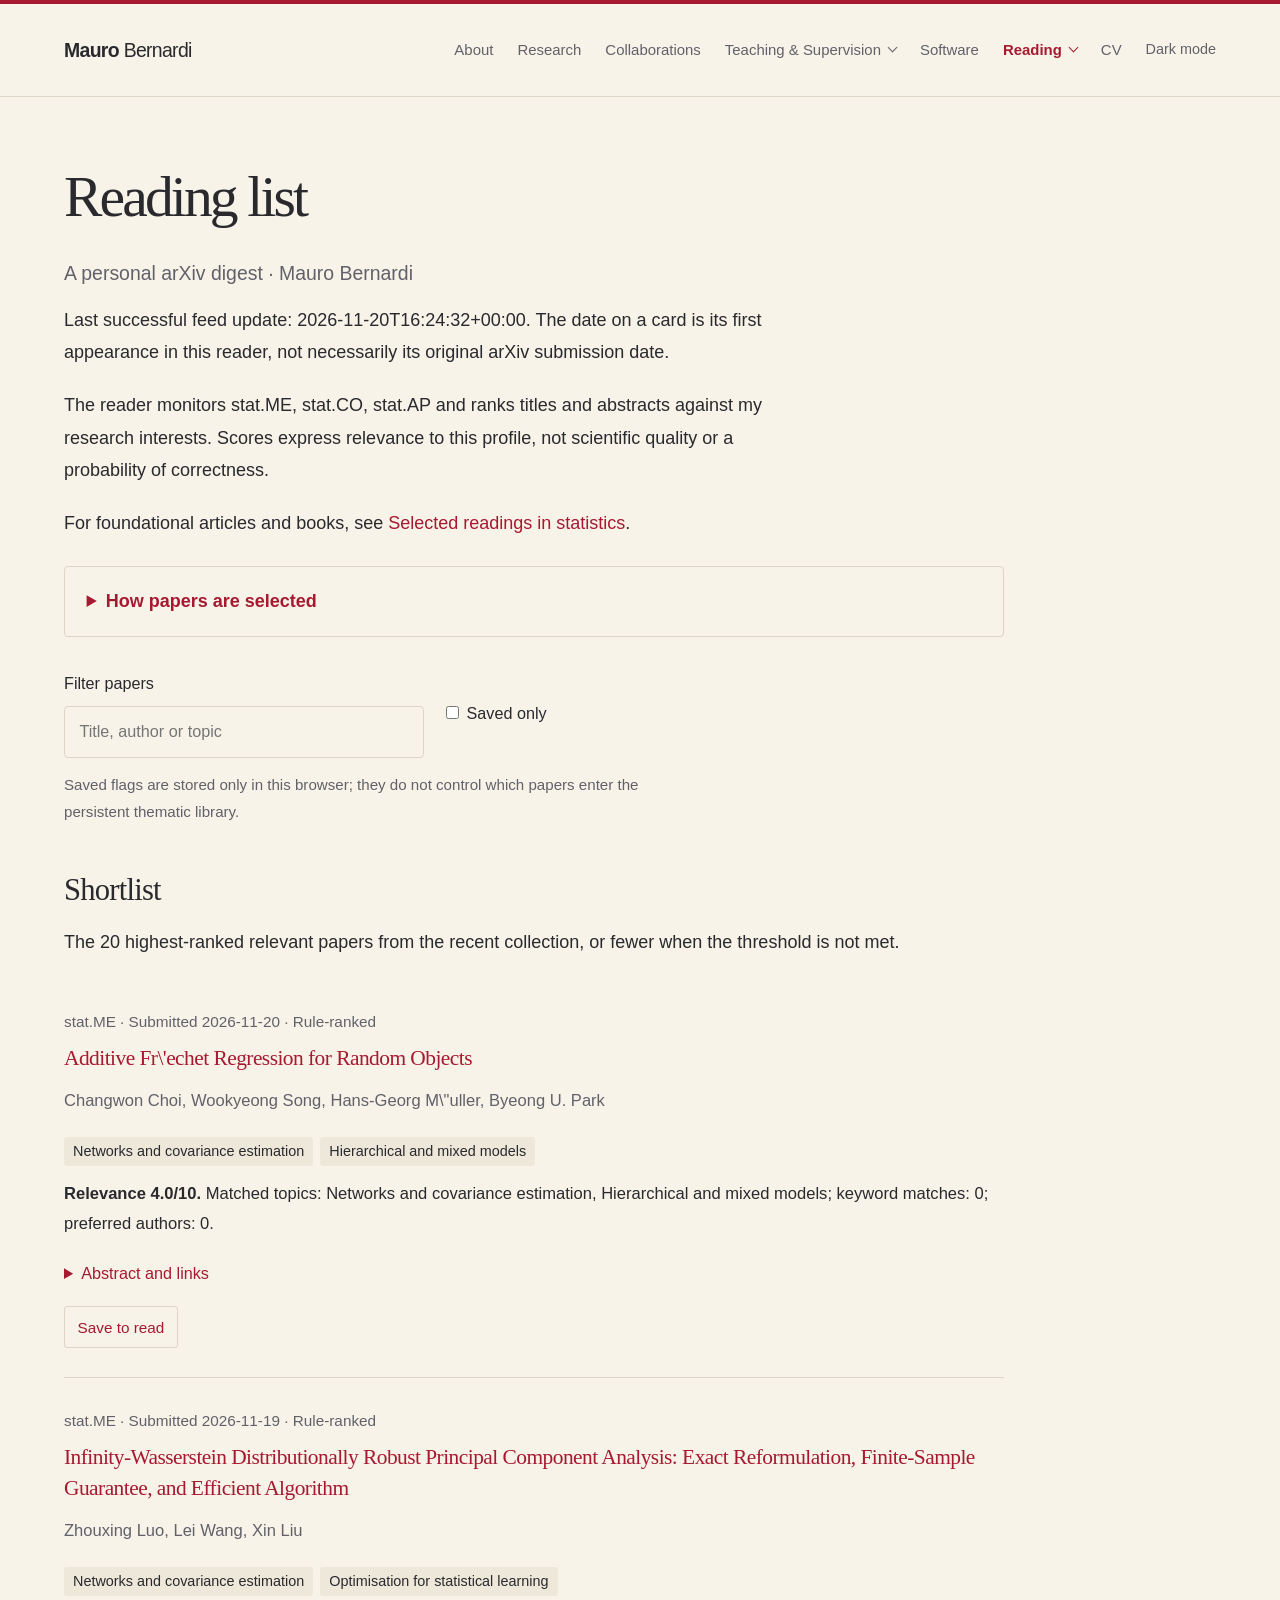
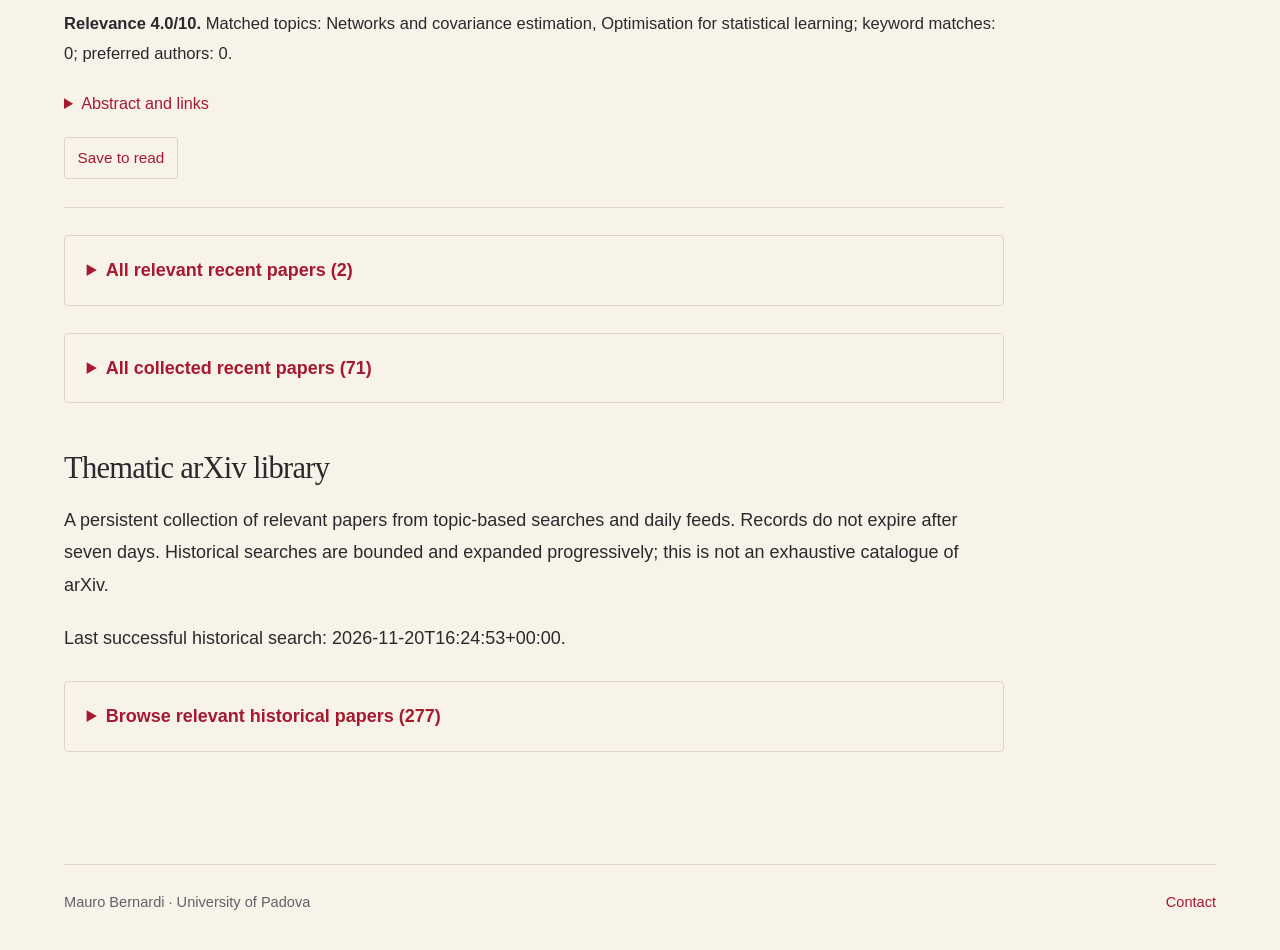
==== commit 20f1d76d: "Update arXiv reading list" ====
--- a/docs/reading-list.html
+++ b/docs/reading-list.html
@@ -1,2 +1,2 @@
 <!doctype html>
-<html lang="en"><head><meta charset="utf-8"><meta name="viewport" content="width=device-width,initial-scale=1"><title>Reading list · Mauro Bernardi</title><meta name="description" content="Mauro Bernardi, Associate Professor at the University of Padova. Research, publications, teaching and statistical software."><meta property="og:title" content="Mauro Bernardi"><meta property="og:type" content="website"><link rel="icon" href="assets/favicon.svg" type="image/svg+xml"><link rel="stylesheet" href="assets/style.css"><script src="assets/site.js" defer></script><link rel="stylesheet" href="assets/reader.css"><script src="assets/reader.js" defer></script></head><body><a class="skip" href="#main">Skip to content</a><header class="site-header"><div class="nav-wrap"><a class="brand" href="index.html"><strong>Mauro</strong> Bernardi</a><button class="menu-toggle" type="button" aria-controls="navigation" aria-expanded="false">Menu</button><nav class="nav-links" id="navigation" aria-label="Main navigation"><a href="index.html">About</a><a href="research.html">Research</a><a href="collaborations.html">Collaborations</a><details class="nav-group"><summary>Teaching &amp; Supervision</summary><div class="nav-submenu"><a href="teaching.html">Teaching</a><a href="students.html">Students &amp; Supervision</a><a href="thesis-topics.html">Thesis opportunities</a></div></details><a href="software.html">Software</a><details class="nav-group active"><summary>Reading</summary><div class="nav-submenu"><a href="selected-readings.html">Selected readings in statistics</a><a href="reading-list.html" aria-current="page">Reading list</a></div></details><a href="cv.html">CV</a><button class="theme-toggle" type="button" aria-pressed="false">Dark mode</button></nav></div></header><main class="container" id="main"><div class="page-copy"><h1>Reading list</h1><p class="subtitle">A personal arXiv digest · Mauro Bernardi</p><p>Last successful feed update: 2026-11-20T08:40:44+00:00. The date on a card is its first appearance in this reader, not necessarily its original arXiv submission date.</p><p>The reader monitors stat.ME, stat.CO, stat.AP and ranks titles and abstracts against my research interests. Scores express relevance to this profile, not scientific quality or a probability of correctness.</p><p>For foundational articles and books, see <a href="selected-readings.html">Selected readings in statistics</a>.</p><details class="reader-profile"><summary>How papers are selected</summary><p>This reading list reflects my interests in quantile and distributional regression, variational inference and Bayesian computation, sparsity and model selection, functional data analysis, statistical networks, high-dimensional covariance estimation, hierarchical and dynamic models, and optimisation methods such as ADMM, MM and gradient-based algorithms.</p><p>Papers are ranked by matching their titles and abstracts to these themes. Contributions by the authors listed below receive an additional relevance signal, but authorship is neither a requirement for inclusion nor a measure of scientific quality.</p><h3>Authors followed</h3><p>Roger Koenker, Victor Chernozhukov, Xuming He, Cristian Castiglione, Nicolas Bianco, Daniele Bianchi, Antonio Canale, Marco Stefanucci, Monia Lupparelli, Alberto Roverato, Manuela Cattelan, Claudio Busatto, Lea Petrella, Roberto Casarin, Luca Maestrini, Matt Wand, James Ramsay, Piotr Kokoszka, Jane-Ling Wang, Fang Yao, Håvard Rue, Leonhard Held, Simon Wood, David Blei, David Dunson, Andrew Gelman, Sylvia Frühwirth-Schnatter, Arnaud Doucet, Nicolas Chopin, Christian Robert, Robert Tibshirani, Ryan Tibshirani, Trevor Hastie, Bradley Efron, Peter Bühlmann, Martin Wainwright, Emmanuel Candès, Kenneth Lange, Stephen Boyd, Lieven Vandenberghe, Neal Parikh, Dimitri Bertsekas, Yurii Nesterov, Amir Beck.</p><h3>From collection to selection</h3><p>The shortlist presents up to 20 recent papers with a relevance score of at least 4.0/10. All relevant recent papers are available separately, while the complete recent collection also includes papers below this threshold. Recent records remain available for 7 days from their first collection.</p><p>The thematic library retains relevant papers beyond this window and grows through topic-based historical searches. Its coverage is bounded by the search queries and is not exhaustive of arXiv. Scores indicate relevance to my interests, rather than scientific quality; each paper identifies the ranking method used.</p></details><div class="reader-controls"><label>Filter papers <input id="paper-search" type="search" placeholder="Title, author or topic"></label><label><input id="saved-only" type="checkbox"> Saved only</label></div><p id="save-status" role="status"></p><section aria-labelledby="shortlist"><h2 id="shortlist">Shortlist</h2><p>The 20 highest-ranked relevant papers from the recent collection, or fewer when the threshold is not met.</p><article class="paper" data-paper-id="2611.26614"><div class="paper-meta">stat.ME · Submitted 2026-11-20 · Rule-ranked</div><h2><a href="https://arxiv.org/abs/2611.26614">Additive Fr\&#x27;echet Regression for Random Objects</a></h2><p class="paper-authors">Changwon Choi, Wookyeong Song, Hans-Georg M\&quot;uller, Byeong U. Park</p><div class="paper-tags"><span class="paper-tag">Networks and covariance estimation</span><span class="paper-tag">Hierarchical and mixed models</span></div><p><strong>Relevance 4.0/10.</strong> Matched topics: Networks and covariance estimation, Hierarchical and mixed models; keyword matches: 0; preferred authors: 0.</p><details><summary>Abstract and links</summary><p>Regression analysis for complex data taking values in a general metric space has gained increasing attention in recent years, particularly in the context of Fr\&#x27;echet regression with Euclidean predictors $\mathbb{X} \in \mathbb{R}^{p}$. However, local Fr\&#x27;echet regression, while more flexible than global Fr\&#x27;echet regression, suffers from the curse of dimensionality for the case of multivariate predictors. To address this issue while maintaining model flexibility, we introduce a framework of additive structured nonparametric regression when responses are situated in a general metric space. Overcoming the challenge of the lack of vector space structure in general metric spaces where the responses reside requires a novel approach that incorporates the additive structure via projection operators. This leads to a unified framework of additive regression for a wide range of response types, including one-dimensional distributions in Wasserstein space, network data represented by graph Laplacians and spherical data equipped with geodesic distances, among others. We establish pointwise and uniform consistency, including convergence rates, for the proposed additive Fr\&#x27;echet regression estimators, using smooth backfitting. The practical utility of this additive model is demonstrated through applications to brain connectivity network analysis using resting-state fMRI data and distributional physical activity data.</p><a href="https://arxiv.org/abs/2611.26614">arXiv abstract</a> · <a href="https://arxiv.org/pdf/2611.26614">PDF</a></details><button class="save-paper" type="button" aria-pressed="false">Save to read</button></article><article class="paper" data-paper-id="2611.23877"><div class="paper-meta">stat.ME · Submitted 2026-11-19 · Rule-ranked</div><h2><a href="https://arxiv.org/abs/2611.23877">Infinity-Wasserstein Distributionally Robust Principal Component Analysis: Exact Reformulation, Finite-Sample Guarantee, and Efficient Algorithm</a></h2><p class="paper-authors">Zhouxing Luo, Lei Wang, Xin Liu</p><div class="paper-tags"><span class="paper-tag">Networks and covariance estimation</span><span class="paper-tag">Optimisation for statistical learning</span></div><p><strong>Relevance 4.0/10.</strong> Matched topics: Networks and covariance estimation, Optimisation for statistical learning; keyword matches: 0; preferred authors: 0.</p><details><summary>Abstract and links</summary><p>Principal component analysis (PCA) is a fundamental and ubiquitous technique for dimension reduction and representation learning, yet its empirical formulation remains vulnerable to distributional uncertainty. While distributionally robust optimization (DRO) offers a natural remedy, existing order-2 Wasserstein models of PCA either preserve the nominal PCA subspace or lack an exact reformulation. This paper demonstrates how the infinity-Wasserstein distance can reconcile these two desirable properties. For the resulting DRO model of PCA, we derive an exact finite-dimensional reformulation and explicitly identify a worst-case distribution attaining the inner maximum. Crucially, the reformulated objective retains samplewise residual information beyond the empirical covariance matrix, revealing a mechanism through which distributional robustness can reshape the learned principal subspace. Under the mild assumption that the true distribution has a finite fourth moment, we further establish a uniform finite-sample performance guarantee for the proposed model. An iteratively reweighted majorization-minimization algorithm is also developed to solve the resulting nonconvex and nonsmooth optimization problem, with a rigorous analysis of its convergence properties. Numerical experiments substantiate the computational efficiency of the proposed algorithm and the practical effectiveness of the infinity-Wasserstein model in downstream applications.</p><a href="https://arxiv.org/abs/2611.23877">arXiv abstract</a> · <a href="https://arxiv.org/pdf/2611.23877">PDF</a></details><button class="save-paper" type="button" aria-pressed="false">Save to read</button></article></section><details class="reader-archive"><summary>All relevant recent papers (2)</summary><p>Every recent paper above the relevance threshold, including those in the shortlist.</p><article class="paper" data-paper-id="2611.26614"><div class="paper-meta">stat.ME · Submitted 2026-11-20 · Rule-ranked</div><h2><a href="https://arxiv.org/abs/2611.26614">Additive Fr\&#x27;echet Regression for Random Objects</a></h2><p class="paper-authors">Changwon Choi, Wookyeong Song, Hans-Georg M\&quot;uller, Byeong U. Park</p><div class="paper-tags"><span class="paper-tag">Networks and covariance estimation</span><span class="paper-tag">Hierarchical and mixed models</span></div><p><strong>Relevance 4.0/10.</strong> Matched topics: Networks and covariance estimation, Hierarchical and mixed models; keyword matches: 0; preferred authors: 0.</p><details><summary>Abstract and links</summary><p>Regression analysis for complex data taking values in a general metric space has gained increasing attention in recent years, particularly in the context of Fr\&#x27;echet regression with Euclidean predictors $\mathbb{X} \in \mathbb{R}^{p}$. However, local Fr\&#x27;echet regression, while more flexible than global Fr\&#x27;echet regression, suffers from the curse of dimensionality for the case of multivariate predictors. To address this issue while maintaining model flexibility, we introduce a framework of additive structured nonparametric regression when responses are situated in a general metric space. Overcoming the challenge of the lack of vector space structure in general metric spaces where the responses reside requires a novel approach that incorporates the additive structure via projection operators. This leads to a unified framework of additive regression for a wide range of response types, including one-dimensional distributions in Wasserstein space, network data represented by graph Laplacians and spherical data equipped with geodesic distances, among others. We establish pointwise and uniform consistency, including convergence rates, for the proposed additive Fr\&#x27;echet regression estimators, using smooth backfitting. The practical utility of this additive model is demonstrated through applications to brain connectivity network analysis using resting-state fMRI data and distributional physical activity data.</p><a href="https://arxiv.org/abs/2611.26614">arXiv abstract</a> · <a href="https://arxiv.org/pdf/2611.26614">PDF</a></details><button class="save-paper" type="button" aria-pressed="false">Save to read</button></article><article class="paper" data-paper-id="2611.23877"><div class="paper-meta">stat.ME · Submitted 2026-11-19 · Rule-ranked</div><h2><a href="https://arxiv.org/abs/2611.23877">Infinity-Wasserstein Distributionally Robust Principal Component Analysis: Exact Reformulation, Finite-Sample Guarantee, and Efficient Algorithm</a></h2><p class="paper-authors">Zhouxing Luo, Lei Wang, Xin Liu</p><div class="paper-tags"><span class="paper-tag">Networks and covariance estimation</span><span class="paper-tag">Optimisation for statistical learning</span></div><p><strong>Relevance 4.0/10.</strong> Matched topics: Networks and covariance estimation, Optimisation for statistical learning; keyword matches: 0; preferred authors: 0.</p><details><summary>Abstract and links</summary><p>Principal component analysis (PCA) is a fundamental and ubiquitous technique for dimension reduction and representation learning, yet its empirical formulation remains vulnerable to distributional uncertainty. While distributionally robust optimization (DRO) offers a natural remedy, existing order-2 Wasserstein models of PCA either preserve the nominal PCA subspace or lack an exact reformulation. This paper demonstrates how the infinity-Wasserstein distance can reconcile these two desirable properties. For the resulting DRO model of PCA, we derive an exact finite-dimensional reformulation and explicitly identify a worst-case distribution attaining the inner maximum. Crucially, the reformulated objective retains samplewise residual information beyond the empirical covariance matrix, revealing a mechanism through which distributional robustness can reshape the learned principal subspace. Under the mild assumption that the true distribution has a finite fourth moment, we further establish a uniform finite-sample performance guarantee for the proposed model. An iteratively reweighted majorization-minimization algorithm is also developed to solve the resulting nonconvex and nonsmooth optimization problem, with a rigorous analysis of its convergence properties. Numerical experiments substantiate the computational efficiency of the proposed algorithm and the practical effectiveness of the infinity-Wasserstein model in downstream applications.</p><a href="https://arxiv.org/abs/2611.23877">arXiv abstract</a> · <a href="https://arxiv.org/pdf/2611.23877">PDF</a></details><button class="save-paper" type="button" aria-pressed="false">Save to read</button></article></details><details class="reader-archive"><summary>All collected recent papers (71)</summary><article class="paper" data-paper-id="2611.26614"><div class="paper-meta">stat.ME · Submitted 2026-11-20 · Rule-ranked</div><h2><a href="https://arxiv.org/abs/2611.26614">Additive Fr\&#x27;echet Regression for Random Objects</a></h2><p class="paper-authors">Changwon Choi, Wookyeong Song, Hans-Georg M\&quot;uller, Byeong U. Park</p><div class="paper-tags"><span class="paper-tag">Networks and covariance estimation</span><span class="paper-tag">Hierarchical and mixed models</span></div><p><strong>Relevance 4.0/10.</strong> Matched topics: Networks and covariance estimation, Hierarchical and mixed models; keyword matches: 0; preferred authors: 0.</p><details><summary>Abstract and links</summary><p>Regression analysis for complex data taking values in a general metric space has gained increasing attention in recent years, particularly in the context of Fr\&#x27;echet regression with Euclidean predictors $\mathbb{X} \in \mathbb{R}^{p}$. However, local Fr\&#x27;echet regression, while more flexible than global Fr\&#x27;echet regression, suffers from the curse of dimensionality for the case of multivariate predictors. To address this issue while maintaining model flexibility, we introduce a framework of additive structured nonparametric regression when responses are situated in a general metric space. Overcoming the challenge of the lack of vector space structure in general metric spaces where the responses reside requires a novel approach that incorporates the additive structure via projection operators. This leads to a unified framework of additive regression for a wide range of response types, including one-dimensional distributions in Wasserstein space, network data represented by graph Laplacians and spherical data equipped with geodesic distances, among others. We establish pointwise and uniform consistency, including convergence rates, for the proposed additive Fr\&#x27;echet regression estimators, using smooth backfitting. The practical utility of this additive model is demonstrated through applications to brain connectivity network analysis using resting-state fMRI data and distributional physical activity data.</p><a href="https://arxiv.org/abs/2611.26614">arXiv abstract</a> · <a href="https://arxiv.org/pdf/2611.26614">PDF</a></details><button class="save-paper" type="button" aria-pressed="false">Save to read</button></article><article class="paper" data-paper-id="2611.23877"><div class="paper-meta">stat.ME · Submitted 2026-11-19 · Rule-ranked</div><h2><a href="https://arxiv.org/abs/2611.23877">Infinity-Wasserstein Distributionally Robust Principal Component Analysis: Exact Reformulation, Finite-Sample Guarantee, and Efficient Algorithm</a></h2><p class="paper-authors">Zhouxing Luo, Lei Wang, Xin Liu</p><div class="paper-tags"><span class="paper-tag">Networks and covariance estimation</span><span class="paper-tag">Optimisation for statistical learning</span></div><p><strong>Relevance 4.0/10.</strong> Matched topics: Networks and covariance estimation, Optimisation for statistical learning; keyword matches: 0; preferred authors: 0.</p><details><summary>Abstract and links</summary><p>Principal component analysis (PCA) is a fundamental and ubiquitous technique for dimension reduction and representation learning, yet its empirical formulation remains vulnerable to distributional uncertainty. While distributionally robust optimization (DRO) offers a natural remedy, existing order-2 Wasserstein models of PCA either preserve the nominal PCA subspace or lack an exact reformulation. This paper demonstrates how the infinity-Wasserstein distance can reconcile these two desirable properties. For the resulting DRO model of PCA, we derive an exact finite-dimensional reformulation and explicitly identify a worst-case distribution attaining the inner maximum. Crucially, the reformulated objective retains samplewise residual information beyond the empirical covariance matrix, revealing a mechanism through which distributional robustness can reshape the learned principal subspace. Under the mild assumption that the true distribution has a finite fourth moment, we further establish a uniform finite-sample performance guarantee for the proposed model. An iteratively reweighted majorization-minimization algorithm is also developed to solve the resulting nonconvex and nonsmooth optimization problem, with a rigorous analysis of its convergence properties. Numerical experiments substantiate the computational efficiency of the proposed algorithm and the practical effectiveness of the infinity-Wasserstein model in downstream applications.</p><a href="https://arxiv.org/abs/2611.23877">arXiv abstract</a> · <a href="https://arxiv.org/pdf/2611.23877">PDF</a></details><button class="save-paper" type="button" aria-pressed="false">Save to read</button></article><article class="paper" data-paper-id="2611.26426"><div class="paper-meta">stat.CO · Submitted 2026-11-20 · Rule-ranked</div><h2><a href="https://arxiv.org/abs/2611.26426">Exact Bayesian layers via characteristic functions</a></h2><p class="paper-authors">William H. W. Thompson, Guillaume St-Onge, Laurent H\&#x27;ebert-Dufresne, Jean-Gabriel Young</p><div class="paper-tags"><span class="paper-tag">Variational inference and Bayesian computation</span></div><p><strong>Relevance 2.5/10.</strong> Matched topics: Variational inference and Bayesian computation; keyword matches: 1; preferred authors: 0.</p><details><summary>Abstract and links</summary><p>Bayesian neural networks provide principled uncertainty estimates, but training them with Monte Carlo sampling can be expensive. Sampling-free variational inference algorithms make training Bayesian neural networks feasible, but existing approaches assume a Gaussian output distribution, which can be inaccurate in applied problems. Here, we introduce CF-Prop, an uncertainty propagation method that uses characteristic functions to compute the exact output distribution of a Bayesian ReLU layer, without any sampling, even in non-Gaussian settings. Because CF-Prop propagates characteristic functions, the evidence lower bound---the objective of variational training---can be computed in closed form for a broad class of likelihoods, including the Gaussian, Poisson, and Gamma. This allows to implement an efficient resulting variational inference algorithm, CF-VI. On CIFAR-100, CF-VI achieves the lowest calibration error of any tested method, improving on the next best method by about 35%. On a heavy-tailed insurance claim dataset, CF-VI accurately captures tail uncertainty that is severely underestimated by both other sampling-free methods and Monte Carlo methods.</p><a href="https://arxiv.org/abs/2611.26426">arXiv abstract</a> · <a href="https://arxiv.org/pdf/2611.26426">PDF</a></details><button class="save-paper" type="button" aria-pressed="false">Save to read</button></article><article class="paper" data-paper-id="2611.23820"><div class="paper-meta">stat.AP · Submitted 2026-11-19 · Rule-ranked</div><h2><a href="https://arxiv.org/abs/2611.23820">Sensor Monitoring Towards Industry 4.0: Bridging Concepts on the $C_n$ Multivariate Control Chart</a></h2><p class="paper-authors">Diego C. Nascimento, Ana C. S. Batista, Francisco Louzada, Paulo H. Ferreira</p><div class="paper-tags"><span class="paper-tag">Sparsity and model selection</span></div><p><strong>Relevance 2.5/10.</strong> Matched topics: Sparsity and model selection; keyword matches: 1; preferred authors: 0.</p><details><summary>Abstract and links</summary><p>The main challenge in monitoring multiple sensors is the high dimensionality that a process can easily reach. From a decision-making perspective, converting these multivariate dynamics into an informative visualization is also not trivial. Statistical Process Control (SPC) techniques detect changes in quality characteristics, but they are difficult to apply beyond the normality (Gaussian) assumption. For instance, the most well-known SPC multivariate control chart is based on Hotelling&#x27;s $T^2$ statistic, which assumes that the process data follow a multivariate normal distribution (which rarely occurs in practice) and that the observations are serially independent. This study focuses on the multivariate case (dimension $d \geq 2$), regardless of the data dependence or marginal asymmetry. We propose a new control chart for change detection in copula-based multivariate processes, called the $C_n$-chart, which is based on a density level-set tolerance region built from a copula function, and we derive its run-length properties. The methodology also quantifies the (not necessarily linear) dependence among the variables. Two case studies are presented, one on water quality control and the other on monitoring brass-steel thermostats, complemented by a simulation study of run-length performance and computational cost. The results show that the proposed methodology captures both the association among variables and the anomalies, and that it accommodates variable selection through conditional (regression) modeling of the margins.</p><a href="https://arxiv.org/abs/2611.23820">arXiv abstract</a> · <a href="https://arxiv.org/pdf/2611.23820">PDF</a></details><button class="save-paper" type="button" aria-pressed="false">Save to read</button></article><article class="paper" data-paper-id="2611.24767"><div class="paper-meta">stat.AP · Submitted 2026-11-19 · Rule-ranked</div><h2><a href="https://arxiv.org/abs/2611.24767">Inferring Neural Activity Changes under Recording Uncertainty with Transformers and Variational Inference</a></h2><p class="paper-authors">Nilson Chapagain, Pooja Chapagain</p><div class="paper-tags"><span class="paper-tag">Variational inference and Bayesian computation</span></div><p><strong>Relevance 2.5/10.</strong> Matched topics: Variational inference and Bayesian computation; keyword matches: 1; preferred authors: 0.</p><details><summary>Abstract and links</summary><p>A difference in recorded firing rate across days may reflect a change in neuronal activity, missed spikes or recording a different neuron. We present a statistical approach that combines neuron tracking with Bayesian estimates of stationary mean recorded firing rates. Bounds under assumed differences in spike detection connect recorded rates to biological rate changes. We assess recording loss and uncertainty in rate changes in simulations, and count-model fit in recordings. We also compare two transformer estimators with Gaussian and flow variational inference under a shared temporal negative-binomial model. Flow variational inference agrees most closely with reference posteriors, while predictive performance varies across mice. Rate-change intervals contain true simulated changes less often than intended. In UnitMatch recordings from five mice, some inferred changes remain supported when spike detection is allowed to differ between days; others depend on equal detection. These interpretations require a correct neuron match. The approach identifies which inferred rate changes remain supported under specified recording assumptions and where uncertainty limits interpretation.</p><a href="https://arxiv.org/abs/2611.24767">arXiv abstract</a> · <a href="https://arxiv.org/pdf/2611.24767">PDF</a></details><button class="save-paper" type="button" aria-pressed="false">Save to read</button></article><article class="paper" data-paper-id="2611.24801"><div class="paper-meta">stat.AP · stat.CO · stat.ME · Submitted 2026-11-19 · Rule-ranked</div><h2><a href="https://arxiv.org/abs/2611.24801">Bayesian Computation of Copula-based Multivariate Models with an Application to Doping Detection</a></h2><p class="paper-authors">Emanuele Masillo, Eva Pigi Viltanioti, Nina Deliu, Brunero Liseo</p><div class="paper-tags"><span class="paper-tag">Variational inference and Bayesian computation</span></div><p><strong>Relevance 2.5/10.</strong> Matched topics: Variational inference and Bayesian computation; keyword matches: 1; preferred authors: 0.</p><details><summary>Abstract and links</summary><p>The Athlete Biological Passport (ABP) monitors athletes for doping by comparing their biomarker readings against personalized reference ranges. These are estimated via the Bayesian ADAPTIVE model, which analyzes biomarkers separately and ignores their dependence. Building on a recently proposed copula-based multivariate extension of ADAPTIVE, this paper focuses on its computational aspects, introducing a fully joint MCMC algorithm and comparing it with a two-step Bayesian IFM estimator. Simulations show the two procedures perform comparably under a correctly specified copula, but exhibit a genuine trade-off under misspecification: the Bayesian IFM protects marginal inference, while the joint MCMC yields better-calibrated dependence estimates and is markedly faster. The two approaches are tested on a dataset containing ABP profiles of elite athletes, provided by NADO Italia, and collected as part of the project {\it Enhancing the methodological framework for doping detection: from univariate to multivariate testing analysis on Athlete Biological Passport profiles}. Both approaches achieve consistent classification performance, providing anti-doping organizations with two concrete inferential routes for adopting a multivariate ADAPTIVE model, along with guidance on the trade-offs between them.</p><a href="https://arxiv.org/abs/2611.24801">arXiv abstract</a> · <a href="https://arxiv.org/pdf/2611.24801">PDF</a></details><button class="save-paper" type="button" aria-pressed="false">Save to read</button></article><article class="paper" data-paper-id="2611.24929"><div class="paper-meta">stat.ME · Submitted 2026-11-19 · Rule-ranked</div><h2><a href="https://arxiv.org/abs/2611.24929">Improving External Prediction in New Clusters with Mixed-Effects Models: Implications for Multicenter Studies</a></h2><p class="paper-authors">Jiawa Zhang, Hyungrok Do, Myeonggyun Lee</p><div class="paper-tags"><span class="paper-tag">Hierarchical and mixed models</span></div><p><strong>Relevance 2.5/10.</strong> Matched topics: Hierarchical and mixed models; keyword matches: 1; preferred authors: 0.</p><details><summary>Abstract and links</summary><p>Prediction models developed from multicenter data are often applied to new centers. A linear mixed model (LMM) captures between-center heterogeneity through random effects. However, a new center&#x27;s random effect is unknown, so the LMM predicts from fixed effects alone, as does a standard linear model (LM) that ignores clustering. The two models thus differ only in how fixed effects are estimated, and it is unclear whether the LMM predicts better. We decompose the prediction error in a new center into fixed-effect estimation error, between-center variation, and residual variation. Because the last two components are identical for both models, any LMM advantage must come from more precise fixed-effect estimates. In simulations across diverse designs and random-effect structures, the LMM generally achieved lower mean squared error than the LM. Relative gains increased with the number of predictors, between-center heterogeneity, and imbalance in center sizes, and decreased as training data grew. Modeling a random slope yielded additional gains that increased with between-center variation in the predictor effect. In a stress test using held-out eICU hospitals selected for strong outcome heterogeneity, a random-intercept LMM predicted ICU length of stay more accurately than an LM. These findings clarify the conditions under which mixed models can improve prediction in new centers and can inform model development for multicenter studies.</p><a href="https://arxiv.org/abs/2611.24929">arXiv abstract</a> · <a href="https://arxiv.org/pdf/2611.24929">PDF</a></details><button class="save-paper" type="button" aria-pressed="false">Save to read</button></article><article class="paper" data-paper-id="2611.25395"><div class="paper-meta">stat.ME · Submitted 2026-11-20 · Rule-ranked</div><h2><a href="https://arxiv.org/abs/2611.25395">Single-fit inference for the realized prediction error of a logistic model with many predictors</a></h2><p class="paper-authors">Seyoung Park, Eun Ryung Lee</p><div class="paper-tags"><span class="paper-tag">Sparsity and model selection</span></div><p><strong>Relevance 2.0/10.</strong> Matched topics: Sparsity and model selection; keyword matches: 0; preferred authors: 0.</p><details><summary>Abstract and links</summary><p>When independent validation data are unavailable, evaluating a fitted logistic model on new patients requires estimating prediction error and uncertainty. Evaluating the fit on training data is often optimistic. Bootstrap validation is widely used to correct this bias, but with many predictors, it can retain bias and yield unreliable confidence intervals. In this article, we study these limitations and develop single-fit estimation and inference without resampling. When the number of Gaussian predictors grows proportionally with sample size, we analyze unpenalized logistic models. We prove that standard bootstrap correction can have nonzero limiting bias even as the resample count grows and location-shifted intervals can have zero limiting coverage. Instead, we adjust the fitted scores to consistently estimate realized Brier and log losses. We account for common fitting and adjustment error to construct valid marginal intervals and joint regions. We also establish these single-fit estimation and inference guarantees for certain non-Gaussian designs in proportional dimensions. Under moderate dimension growth and possible misspecification with general predictors, we extend single-fit inference to ridge regularization and construct asymptotically valid confidence intervals for realized log loss. Simulations and analyses of hospital and diabetes datasets support our theory and demonstrate the effectiveness of the proposed methods.</p><a href="https://arxiv.org/abs/2611.25395">arXiv abstract</a> · <a href="https://arxiv.org/pdf/2611.25395">PDF</a></details><button class="save-paper" type="button" aria-pressed="false">Save to read</button></article><article class="paper" data-paper-id="2611.25668"><div class="paper-meta">stat.CO · Submitted 2026-11-20 · Rule-ranked</div><h2><a href="https://arxiv.org/abs/2611.25668">Norm-equation methods for structured group-penalized regression</a></h2><p class="paper-authors">Jiayi Yu, Baisuo Jin</p><div class="paper-tags"><span class="paper-tag">Sparsity and model selection</span></div><p><strong>Relevance 2.0/10.</strong> Matched topics: Sparsity and model selection; keyword matches: 0; preferred authors: 0.</p><details><summary>Abstract and links</summary><p>Group-penalized regression with correlated predictors requires block updates for which familiar group soft thresholding formulas are generally inapplicable. Although proximal-gradient methods can solve such updates directly, their computational cost depends on the penalty and the design. We develop a norm-equation framework for a Euclidean group penalty combined with a finite, closed, convex, positively homogeneous within-group penalty. Each nonzero block minimizer is characterized by a unique scalar root, evaluated through strongly convex inner problems without enumerating sparsity or fusion patterns. Valid inner subgradients provide computable bounds on the scalar function and the block Karush-Kuhn-Tucker (KKT) error. These bounds allow scalar-search decisions and acceptance of approximate updates without solving every inner problem to high accuracy. Accounting for gradient changes during a cyclic sweep then gives a computable global KKT bound. Combined with standard stochastic-score and restricted-curvature conditions, this bound leads to a regularization-scaled stopping rule under which approximate estimators retain the usual estimation and prediction rates. Experiments with sparse-group and fused sparse-group regression show that computational performance depends strongly on the inner solver, with coordinate-descent and dual implementations offering advantages over direct proximal methods in some highly correlated settings.</p><a href="https://arxiv.org/abs/2611.25668">arXiv abstract</a> · <a href="https://arxiv.org/pdf/2611.25668">PDF</a></details><button class="save-paper" type="button" aria-pressed="false">Save to read</button></article><article class="paper" data-paper-id="2611.25701"><div class="paper-meta">stat.ME · Submitted 2026-11-20 · Rule-ranked</div><h2><a href="https://arxiv.org/abs/2611.25701">A Unified Unfolding and Slide-Vector Model for Asymmetric Dissimilarities via Clustered Lasso</a></h2><p class="paper-authors">Ryohei Moriya, Kensuke Tanioka, Hiroshi Yadohisa</p><div class="paper-tags"><span class="paper-tag">Sparsity and model selection</span></div><p><strong>Relevance 2.0/10.</strong> Matched topics: Sparsity and model selection; keyword matches: 0; preferred authors: 0.</p><details><summary>Abstract and links</summary><p>Asymmetric multidimensional scaling (AMDS) methods represent asymmetric dissimilarity data in a low-dimensional space. Existing approaches include the highly flexible unfolding model and the parsimonious slide-vector model. However, a highly flexible model is not necessarily optimal for adequately representing asymmetric relationships, and a model with an intermediate level of complexity may be more effective. In this study, we propose a new AMDS model that integrates the unfolding and slide-vector models by incorporating a clustered Lasso penalty. By fusing similar slide vectors, the proposed method can represent intermediate model structures and adjust model complexity according to the observed data. In numerical simulations, we compared the proposed method with existing methods by varying the number of groups, the number of objects, and the number of dimensions. The results demonstrated that the proposed method achieved high estimation accuracy across various asymmetric structures. Furthermore, in an application to cola brand-switching data, the proposed method achieved the highest accuracy in reproducing asymmetric relationships among the three methods compared and yielded a lower stress value than the slide-vector model. These findings suggest that adaptively adjusting model complexity may be effective for representing asymmetric relationships more accurately.</p><a href="https://arxiv.org/abs/2611.25701">arXiv abstract</a> · <a href="https://arxiv.org/pdf/2611.25701">PDF</a></details><button class="save-paper" type="button" aria-pressed="false">Save to read</button></article><article class="paper" data-paper-id="2611.25864"><div class="paper-meta">stat.ME · Submitted 2026-11-20 · Rule-ranked</div><h2><a href="https://arxiv.org/abs/2611.25864">Inference in High-Dimensional Linear Mediation Models</a></h2><p class="paper-authors">Samriddha Lahiry, Rajarshi Mukherjee, Pragya Sur</p><div class="paper-tags"><span class="paper-tag">Sparsity and model selection</span></div><p><strong>Relevance 2.0/10.</strong> Matched topics: Sparsity and model selection; keyword matches: 0; preferred authors: 0.</p><details><summary>Abstract and links</summary><p>Mediation analysis plays an important role in psychology, epidemiology, and genomics. Al- though high-dimensional mediation has been studied extensively, existing inferential methods typically rely on sparsity assumptions that may be difficult to justify when many individually weak mediators collectively produce a substantial effect. We study inference for both the over- all indirect effect and the effect transmitted through an individual mediator in a proportional high-dimensional regime, where the number of mediators and the sample size grow at compa- rable rates, without imposing sparsity on the mediator effects. Standard debiasing procedures for high-dimensional inference commonly rely on design-covariance information or additional structural assumptions on precision-matrix directions. In mediation models, however, the full outcome-design covariance depends on unknown mediator-model coefficients, creating an addi- tional challenge when such information or structure is unavailable. To address this challenge, we introduce an approximate debiasing procedure based on partial ridge regression and show that the resulting estimator is asymptotically bias-corrected and Gaussian. We also develop a cross-fitted estimator with a smaller asymptotic variance than its sample-split counterpart. In addition, we construct consistent estimators of the limiting variances of both the sample-split and cross-fitted estimators. Together, these results provide feasible inferential procedures for global and pathwise mediation effects.</p><a href="https://arxiv.org/abs/2611.25864">arXiv abstract</a> · <a href="https://arxiv.org/pdf/2611.25864">PDF</a></details><button class="save-paper" type="button" aria-pressed="false">Save to read</button></article><article class="paper" data-paper-id="2611.26410"><div class="paper-meta">stat.ME · Submitted 2026-11-20 · Rule-ranked</div><h2><a href="https://arxiv.org/abs/2611.26410">Statistical Inference with Ill-Conditioned Random Weight Neural Network Sieves</a></h2><p class="paper-authors">Giovanni Ballarin, Lyudmila Grigoryeva, Lukas Gonon</p><div class="paper-tags"><span class="paper-tag">Networks and covariance estimation</span></div><p><strong>Relevance 2.0/10.</strong> Matched topics: Networks and covariance estimation; keyword matches: 0; preferred authors: 0.</p><details><summary>Abstract and links</summary><p>Random weight neural networks (RWNNs) are shallow networks whose hidden-layer parameters are randomly generated and then kept fixed, while only the output coefficients are estimated. Conditional on the sampled parameters, RWNN regression is a linear sieve problem with random approximation space. We show that such random sieves cannot remain uniformly well-conditioned as their dimension grows. For parametrized feature families satisfying polynomial covering and Lipschitz conditions, the eigenvalues of the population covariance matrix are proven to have polynomial upper bounds determined by the covering geometry of the parameter space, leading to a vanishing smallest eigenvalue. We develop approximation, estimation, and inference theory that explicitly treats the ill-conditioning. Under a $\beta$-H\&quot;older source condition, we obtain both faster-than-Monte-Carlo $L^2$ approximation rates and new $L^\infty$ approximation bounds based on stratified sampling. We then derive improved consistency guarantees for ridge-regularized least squares driven by ridge effective dimension, spectral, and leverage-based stability conditions. For inference, we establish asymptotic linearity and Gaussian limits for linear functional directions while allowing the smallest eigenvalue of the population covariance matrix to vanish. Nondegeneracy is directional: we characterize it with a ridge-normalized Rayleigh quotient and extend it to smooth functionals via Riesz representation. Consistency of ridge-adjusted variance estimators is proved, yielding feasible studentized inference. Numerical experiments illustrate the deterioration of random-feature conditioning and the finite-sample behavior of the resulting estimation and inference procedures.</p><a href="https://arxiv.org/abs/2611.26410">arXiv abstract</a> · <a href="https://arxiv.org/pdf/2611.26410">PDF</a></details><button class="save-paper" type="button" aria-pressed="false">Save to read</button></article><article class="paper" data-paper-id="2611.26490"><div class="paper-meta">stat.ME · Submitted 2026-11-20 · Rule-ranked</div><h2><a href="https://arxiv.org/abs/2611.26490">Spatiotemporal Risk-Based Hotspot Dynamics Assessment</a></h2><p class="paper-authors">Jos\&#x27;e M. Angulo, Ana E. Madrid</p><div class="paper-tags"><span class="paper-tag">Dynamic and spatial models</span></div><p><strong>Relevance 2.0/10.</strong> Matched topics: Dynamic and spatial models; keyword matches: 0; preferred authors: 0.</p><details><summary>Abstract and links</summary><p>Analysis of hotspots often constitutes the final objective in application studies oriented to spatiotemporal risk assessment, particularly for risk mapping and as a helpful instrument for decision making, in diverse fields such as Ecology, Epidemiology, Environmental Sciences, Security, among others. The most primary form, common in practice, consists in identifying and depicting the areas where the magnitude of interest exceeds a certain critical threshold level. In this work, we introduce a wider, more general concept of `hotspot&#x27;, associated with the extremal values of risk measures defined on different structural indicators of threshold exceedance sets, such as the exceedance area, the excess volume, etc. In particular, we propose a methodological approach based on empirical characterization of the indicator probability distributions from simulation conditional on the available observations, calculated at local resolution scales determined by sliding windows. Risk map generation is then supported by a proper conceptualization and formalization of a suitable family of risk conditional random fields (RCRFs), specified in terms of a set of input elements that can be viewed as flexible tuning parameters for practical implementation and application. For illustration, we consider an extension of a spatiotemporal diffusive blur-generated autoregressive model involving a dynamical spatial deformation. Evolutionary assessment of hotspots is then addressed under different scenarios, with reference to well-known quantile-based risk measures.</p><a href="https://arxiv.org/abs/2611.26490">arXiv abstract</a> · <a href="https://arxiv.org/pdf/2611.26490">PDF</a></details><button class="save-paper" type="button" aria-pressed="false">Save to read</button></article><article class="paper" data-paper-id="2611.26612"><div class="paper-meta">stat.AP · Submitted 2026-11-20 · Rule-ranked</div><h2><a href="https://arxiv.org/abs/2611.26612">BRUCE (Bayesian Rio Urban Climate Estimator): spatiotemporal interpolation of air temperature from heterogeneous sensor networks for operational heat monitoring</a></h2><p class="paper-authors">Ayrton Sena Gouveia, Rafael Santos de Oliveira, Lucas Menezes-Silva, Maira Alejandra Moreno Castillo, Felipe de Carvalho Vommaro Marincola, Jo\~ao Henrique de Ara\&#x27;ujo Morais, Val\&#x27;eria Saraceni, Gislani Mateus Oliveira Aguilar, Caroline Dias Ferreira, Oswaldo Gon\c{c}alves Cruz</p><div class="paper-tags"><span class="paper-tag">Dynamic and spatial models</span></div><p><strong>Relevance 2.0/10.</strong> Matched topics: Dynamic and spatial models; keyword matches: 0; preferred authors: 0.</p><details><summary>Abstract and links</summary><p>Accurate characterization of intra-urban temperature variability is essential for heat-health surveillance, yet official monitoring networks are too sparse to resolve fine-scale gradients, particularly in Global South cities. We present BRUCE, a Bayesian hierarchical spatiotemporal model, fitted with the Integrated Nested Laplace Approximation (INLA) and a Stochastic Partial Differential Equation (SPDE) spatial component, that fuses four heterogeneous temperature sources for Rio de Janeiro, Brazil: official weather stations, low-cost IoT sensors, citizen-science personal weather stations and ERA5-Land reanalysis. The model accounts for class- and station-specific measurement bias and estimates a continuous spatial field that evolves day to day through an autoregressive (AR1) structure. Fitted independently to nine monthly windows (January, June, November; 2023--2025), the elevation coefficient was significant in all windows and of consistent magnitude in eight ($-$1.08 to $-$1.38 \textdegree{}C per SD). In leave-region-out cross-validation against LCZ4r, accuracy was comparable (RMSE differences within station-level bootstrap uncertainty in all three windows), while BRUCE produced predictions at every held-out station, including those where LCZ4r is masked, and preserved finer-scale spatial structure than LCZ4r&#x27;s discrete zone classification. Applied to 241 primary care territories, BRUCE&#x27;s posterior exceedance probabilities allowed 96 to be classified with high confidence (model-based classifications), whereas a constant-width interval derived from LCZ4r cross-validation errors supported confident classification of none. The framework offers a statistically principled, operationally viable basis for intra-urban heat monitoring in data-heterogeneous settings.</p><a href="https://arxiv.org/abs/2611.26612">arXiv abstract</a> · <a href="https://arxiv.org/pdf/2611.26612">PDF</a></details><button class="save-paper" type="button" aria-pressed="false">Save to read</button></article><article class="paper" data-paper-id="2611.23467"><div class="paper-meta">stat.AP · stat.ME · Submitted 2026-11-19 · Rule-ranked</div><h2><a href="https://arxiv.org/abs/2611.23467">Laplace Bayesian transport maps for generative modeling of non-Gaussian climate fields</a></h2><p class="paper-authors">Jacob A. Johnson, Felix Jimenez, Matthias Katzfuss</p><div class="paper-tags"><span class="paper-tag">Variational inference and Bayesian computation</span></div><p><strong>Relevance 2.0/10.</strong> Matched topics: Variational inference and Bayesian computation; keyword matches: 0; preferred authors: 0.</p><details><summary>Abstract and links</summary><p>Transport maps provide a powerful framework for the generative modeling of complex, non-Gaussian spatial fields, such as those encountered in climate science. By mapping a complicated target distribution to a standard Gaussian reference distribution, they can serve as efficient stochastic surrogates. However, current Bayesian transport maps, which are modeled using autoregressive Gaussian processes, typically rely on empirical Bayes estimates that ignore hyperparameter uncertainty. Here, we contrast this point-estimate approach with a fully Bayesian model that provides posterior uncertainty quantification in transport map hyperparameters. To avoid the high cost of Markov chain Monte Carlo (MCMC), we also propose a Laplace approximation to the hyperparameter posteriors, which can be computed at negligible additional computational cost relative to empirical Bayes. We provide numerical evidence and a real-data climate application demonstrating that these Laplace approximations can accurately capture most posterior summaries at a fraction of the cost of MCMC, while maintaining good predictive properties. Thus, our approach offers a scalable, uncertainty-aware framework for the generative modeling of non-Gaussian climate fields.</p><a href="https://arxiv.org/abs/2611.23467">arXiv abstract</a> · <a href="https://arxiv.org/pdf/2611.23467">PDF</a></details><button class="save-paper" type="button" aria-pressed="false">Save to read</button></article><article class="paper" data-paper-id="2611.23671"><div class="paper-meta">stat.CO · Submitted 2026-11-19 · Rule-ranked</div><h2><a href="https://arxiv.org/abs/2611.23671">A Free Lunch: Gradient Averaging Achieves Optimal Statistical Efficiency in Newton Sketch</a></h2><p class="paper-authors">Haoxuan Wang, Jianliang Ye, Sen Na</p><div class="paper-tags"><span class="paper-tag">Optimisation for statistical learning</span></div><p><strong>Relevance 2.0/10.</strong> Matched topics: Optimisation for statistical learning; keyword matches: 0; preferred authors: 0.</p><details><summary>Abstract and links</summary><p>We study statistical inference for online sketched Newton methods, in which each Newton system is approximately solved by an inner randomized sketching solver. Existing work reveals a computational--statistical trade-off: the sketching solver (and its accelerated variants) reduces the per-step cost of Newton methods from $O(d^3)$ to $O(d^2)$, but the randomness introduced by sketching also inflates the limiting covariance of both the last and the averaged Newton iterates. In this work, we address this trade-off via gradient averaging. We show that simply replacing the stochastic gradient with a moving average at each step can mitigate, and in some cases eliminate, the trade-off in Newton sketch. Importantly, gradient averaging requires no additional oracle evaluations and leaves the contraction bound of the inner sketching solver unchanged. In particular, we prove that the last sketched Newton iterate with gradient averaging attains a limiting covariance no larger than that without gradient averaging, while the averaged iterate even attains the minimax optimal limiting covariance, matching that of the exact Newton method. To our knowledge, this is the first analysis showing that randomness introduced to improve computational efficiency need not compromise statistical efficiency as long as proper gradient estimates are used. The key analytical challenge is that gradient averaging destroys the crucial martingale difference structure underlying central limit theorem arguments. We overcome this challenge by analyzing the coupled two-timescale recursions governing the iterate and the gradient estimator. Numerical experiments on linear and logistic regression support our theoretical covariance comparisons.</p><a href="https://arxiv.org/abs/2611.23671">arXiv abstract</a> · <a href="https://arxiv.org/pdf/2611.23671">PDF</a></details><button class="save-paper" type="button" aria-pressed="false">Save to read</button></article><article class="paper" data-paper-id="2611.23951"><div class="paper-meta">stat.CO · stat.ME · Submitted 2026-11-19 · Rule-ranked</div><h2><a href="https://arxiv.org/abs/2611.23951">WAIVES: Weak-form Asymptotically-unbiased Instrumental-Variable Estimation for SDEs</a></h2><p class="paper-authors">Hamza Ruzayqat, David M. Bortz, Vanja Duki\&#x27;c</p><div class="paper-tags"><span class="paper-tag">Dynamic and spatial models</span></div><p><strong>Relevance 2.0/10.</strong> Matched topics: Dynamic and spatial models; keyword matches: 0; preferred authors: 0.</p><details><summary>Abstract and links</summary><p>Weak-form methods have transformed inference for deterministic dynamical systems. By integrating the governing equations against smooth, compactly supported test functions, they trade noise-amplifying differentiation for noise-attenuating integration, yielding fast and robust estimates. Extending this idea to stochastic differential equations (SDEs) has proven harder, and a consistent single-trajectory formulation has remained out of reach. Applied naively in the time domain, the weak form makes the regressors and the errors functionals of the same noise, creating endogeneity that leaves weak-form least squares biased and inconsistent. We resolve it with instrumental variables, a classical idea from econometrics. Weak-form integrals over nearby disjoint time windows prove to be valid instruments, correlated with the regressors yet uncorrelated with the error, restoring consistency and asymptotic normality. The resulting generalized-method-of-moments estimator, WAIVES (Weak-form Asymptotically-unbiased Instrumental-Variable Estimation for SDEs), requires only a linear solve, with no likelihood evaluations, filtering, or simulation. It is therefore an order of magnitude faster than exact-likelihood methods where those exist, and it applies unchanged where they do not, with standard errors and calibrated confidence intervals supplied by the moment conditions. It also separates measurement noise from the intrinsic randomness of the dynamics. Across nine example systems, spanning linear, bistable, chaotic, excitable, state-dependent-diffusion, non-polynomial, hypoelliptic, and high-dimensional regimes (up to 120 dimensions), WAIVES recovers nonlinear drift and diffusion with negligible bias and near-nominal interval coverage. We close with two real-data illustrations: a 167-year North Atlantic sea-surface-temperature record and an optical-tweezer calibration.</p><a href="https://arxiv.org/abs/2611.23951">arXiv abstract</a> · <a href="https://arxiv.org/pdf/2611.23951">PDF</a></details><button class="save-paper" type="button" aria-pressed="false">Save to read</button></article><article class="paper" data-paper-id="2611.24335"><div class="paper-meta">stat.AP · Submitted 2026-11-19 · Rule-ranked</div><h2><a href="https://arxiv.org/abs/2611.24335">Global sensitivity analysis of transient regimes in non-Newtonian dam-break flows applied in rheometry</a></h2><p class="paper-authors">Yuri Taglieri S\&#x27;ao, Jo\~ao Batista Pereira, Geraldo de Freitas Maciel</p><div class="paper-tags"><span class="paper-tag">Dynamic and spatial models</span></div><p><strong>Relevance 2.0/10.</strong> Matched topics: Dynamic and spatial models; keyword matches: 0; preferred authors: 0.</p><details><summary>Abstract and links</summary><p>Non-Newtonian dam-break flows are a classical problem with numerous engineering applications. These flows are particularly important in alternative rheometry, where they are used to rapidly and affordably estimate rheological properties, such as in the slump test and Bostwick consistometer test. However, the lifting dynamics of the containing obstacle introduce inertial effects that can compromise the accurate estimation of these properties. These effects are influenced by the lifting velocity, the fluid&#x27;s viscosity, and the initial geometry of the sample. This study aims to quantify the influence of lifting velocity and to provide physical insights into how inertial effects influence the flow. A global sensitivity analysis (GSA) framework adapted for functional outputs (e.g., time series) is employed, using data generated from high-fidelity simulations with ANSYS Fluent. The GSA produces sensitivity curves that track the evolving importance of each input parameter over time. Three distinct flow regimes are identified, namely mobilization, transition and viscous regimes, each governed by different dominant factors. The first two regimes are significantly affected by the lifting velocity, revealing the influence of inertial effects, whereas the viscous regime is dominated by fluid rheology and shows a increasing importance of the yield stress. These results are contextualized in terms of traditional rheometry tests.</p><a href="https://arxiv.org/abs/2611.24335">arXiv abstract</a> · <a href="https://arxiv.org/pdf/2611.24335">PDF</a></details><button class="save-paper" type="button" aria-pressed="false">Save to read</button></article><article class="paper" data-paper-id="2611.24638"><div class="paper-meta">stat.ME · Submitted 2026-11-19 · Rule-ranked</div><h2><a href="https://arxiv.org/abs/2611.24638">A Generative Model for Higher-Order Network Dynamics</a></h2><p class="paper-authors">Valentina S\&#x27;anchez, Theodore Papamarkou, Gonzalo N\&#x27;apoles, \c{C}i\c{c}ek G\&quot;uven, Koen V. Haak</p><div class="paper-tags"><span class="paper-tag">Dynamic and spatial models</span></div><p><strong>Relevance 2.0/10.</strong> Matched topics: Dynamic and spatial models; keyword matches: 0; preferred authors: 0.</p><details><summary>Abstract and links</summary><p>Conventional network representations inferred from multivariate time series describe statistical relationships between pairs of components, even when the underlying dynamics involve group interactions that cannot be represented by pairwise interactions alone. Several multivariate information-theoretic measures have been proposed to characterise dependence beyond pairs. However, due to a lack of systems with known generating mechanisms, these measures have not been carefully validated or compared for empirical use. To address this, we here introduce a generative model of stochastic network dynamics with pairwise and higher-order interactions specified by the user. The higher-order interactions are represented by directed hyperedges, and the model provides a controlled benchmark for evaluating information-theoretic measures. Removing only the higher-order term gives a pairwise-only reference. The experiments test whether a measure detects changes induced by the higher-order term relative to this reference and recovers the participating nodes and their source-target roles. A separate experiment tests discrimination between a product coupling and a specified nonlinear pairwise control, with equal root-mean-square coupling magnitude under the pairwise-only reference. Several measures detected sufficiently strong higher-order interactions across the tested network topologies and coupling functions. In the separate discrimination experiment, the measures also separated the product coupling from the specified nonlinear pairwise control. Recovery, however, became harder as the number of candidate interactions grew. The framework therefore provides a testbed where the link between higher-order signatures and mechanisms can be tested, rather than assumed, before measures are applied to empirical data.</p><a href="https://arxiv.org/abs/2611.24638">arXiv abstract</a> · <a href="https://arxiv.org/pdf/2611.24638">PDF</a></details><button class="save-paper" type="button" aria-pressed="false">Save to read</button></article><article class="paper" data-paper-id="2611.24678"><div class="paper-meta">stat.ME · Submitted 2026-11-19 · Rule-ranked</div><h2><a href="https://arxiv.org/abs/2611.24678">Scalable Non-Parametric Bayesian Inference of Free Energy Landscapes and Emission Functions from Observations</a></h2><p class="paper-authors">Eliane Briand, Helmut Grubm\&quot;uller</p><div class="paper-tags"><span class="paper-tag">Dynamic and spatial models</span></div><p><strong>Relevance 2.0/10.</strong> Matched topics: Dynamic and spatial models; keyword matches: 0; preferred authors: 0.</p><details><summary>Abstract and links</summary><p>Free-energy landscapes govern processes from protein conformational change to climate oscillations, but are typically observed only indirectly, through observables such as FRET intensity or optical-tweezer transmittance. Neither the landscape shape, nor the emission function mapping latent state to signal, is usually known, and distinct states may produce the same signal. We therefore infer landscape and emission function jointly and non-parametrically, using the exact non-linear Bayesian filtering likelihood, to fully use the information contained in observable trajectories that are often noisy, scarce and costly to acquire. A novel parallel-in-time algorithm makes this tractable: it is up to 27 times faster than sequential filtering on one GPU, scales near-ideally across GPUs, and, given enough resources, has runtime independent of trajectory length. We demonstrate the method on a single-protein optical tweezer recording, where distinct conformations produce the same signal, and beyond biology on the El Nino-Southern Oscillation and financial market volatility.</p><a href="https://arxiv.org/abs/2611.24678">arXiv abstract</a> · <a href="https://arxiv.org/pdf/2611.24678">PDF</a></details><button class="save-paper" type="button" aria-pressed="false">Save to read</button></article><article class="paper" data-paper-id="2611.25007"><div class="paper-meta">stat.AP · Submitted 2026-11-20 · Rule-ranked</div><h2><a href="https://arxiv.org/abs/2611.25007">Geometry, Local Minimax Risk, and the Limits of Sample Average Approximation in Linear Stochastic Optimization</a></h2><p class="paper-authors">Hanbo Yang, Ming Yuan</p><div class="paper-tags"></div><p><strong>Relevance 0/10.</strong> Matched topics: none; keyword matches: 0; preferred authors: 0.</p><details><summary>Abstract and links</summary><p>We study how the local geometry of a linear stochastic optimization problem determines its statistical difficulty, measured by expected decision regret. The optimal local rate is governed by how fast the support function of the feasible set grows away from its linearization at the true mean; depending on the instance, it can be $n^{-1/2}$, $n^{-1}$, $n^{-2}$, or a non-power rate, and sample average approximation (SAA) attains these rates in a Gaussian mean model. At smooth instances, SAA also attains the classical sharp local minimax constant. We then allow the data distribution to vary in a Kullback--Leibler (KL) ball of radius proportional to $1/n$ around a reference distribution $P$. The exact local minimax limit of this benchmark, which may depend on $P$, coincides with that of a Gaussian model whose local parameter set is the covariance ellipsoid of $P$. A simple coordinatewise truncated SAA rule, which does not use $P$, attains the minimax rate, and at smooth instances its constant matches the minimax constant as the neighborhood radius grows. Ordinary SAA, in contrast, can have strictly suboptimal worst-case expected regret when the local rate is fast relative to the tails of $P$, because rare tail events then dominate the expectation. The results delineate when SAA is sharply optimal, rate-optimal, or statistically suboptimal, and quantify the local price of distributional robustness.</p><a href="https://arxiv.org/abs/2611.25007">arXiv abstract</a> · <a href="https://arxiv.org/pdf/2611.25007">PDF</a></details><button class="save-paper" type="button" aria-pressed="false">Save to read</button></article><article class="paper" data-paper-id="2611.25114"><div class="paper-meta">stat.CO · Submitted 2026-11-20 · Rule-ranked</div><h2><a href="https://arxiv.org/abs/2611.25114">Fast and Memory-Light Evaluation of Density-Based Clusterings with the DISCO Index in R</a></h2><p class="paper-authors">Amin Entezari</p><div class="paper-tags"></div><p><strong>Relevance 0/10.</strong> Matched topics: none; keyword matches: 0; preferred authors: 0.</p><details><summary>Abstract and links</summary><p>DISCO is a recent internal cluster validity index for density-based clustering that, unlike earlier indices, also evaluates the quality of noise labels. The discoCVI package makes DISCO available in R. This article describes the design of the package and a typical workflow, in which DISCO is used to compare clusterings and to choose the parameters of HDBSCAN without ground truth, followed by the implementation introduced in version 0.2.0. DISCO is defined through density-connectivity distances between all pairs of points, so direct implementations store several n-by-n matrices. We show that every quantity DISCO needs can be read off the single-linkage merge tree of the mutual-reachability minimum spanning tree, so that the index can be computed exactly with memory that grows linearly with the number of points, while the running time remains quadratic as in the original definition. The implementation is tested against the previous version, agrees with the original Python implementation to within $3 \times 10^{-13}$, and corrects the score of singleton clusters to match the published definition. In benchmarks, discoCVI is 23 to 138 times faster than its previous version for 500 to 4,000 points and 3 to 9 times faster than the Python reference for 500 to 8,000 points, using a fraction of the memory of both, and it scores 100,000 points in about 50 seconds with less than 200 MB of memory.</p><a href="https://arxiv.org/abs/2611.25114">arXiv abstract</a> · <a href="https://arxiv.org/pdf/2611.25114">PDF</a></details><button class="save-paper" type="button" aria-pressed="false">Save to read</button></article><article class="paper" data-paper-id="2611.25136"><div class="paper-meta">stat.ME · Submitted 2026-11-20 · Rule-ranked</div><h2><a href="https://arxiv.org/abs/2611.25136">The Scaled Dirichlet Distribution: Lauricella Representations and Estimation</a></h2><p class="paper-authors">Jared N. Lakhani</p><div class="paper-tags"></div><p><strong>Relevance 0/10.</strong> Matched topics: none; keyword matches: 0; preferred authors: 0.</p><details><summary>Abstract and links</summary><p>We derive explicit expressions for the mixed moments of the scaled Dirichlet distribution in terms of the Lauricella hypergeometric function of type $D$. The relationship with Carlson&#x27;s multivariate $R$-function is stated, and the convergence conditions required for the series derivation are made explicit. The general expressions yield means, second moments and covariances, with Gauss and Appell hypergeometric representations in the bivariate and trivariate cases. Method-of-moments and maximum-likelihood formulations are presented, together with simulation summaries and an illustrative comparison of scaled Dirichlet and ordinary Dirichlet fits to compositional futures-return data.</p><a href="https://arxiv.org/abs/2611.25136">arXiv abstract</a> · <a href="https://arxiv.org/pdf/2611.25136">PDF</a></details><button class="save-paper" type="button" aria-pressed="false">Save to read</button></article><article class="paper" data-paper-id="2611.25150"><div class="paper-meta">stat.ME · Submitted 2026-11-20 · Rule-ranked</div><h2><a href="https://arxiv.org/abs/2611.25150">Bayesian Nonparametric Survival Regression with Time-Varying Covariates and Random Effects</a></h2><p class="paper-authors">Kemin Zhang, Yudan Zou, Fan Li, Liangyuan Hu</p><div class="paper-tags"></div><p><strong>Relevance 0/10.</strong> Matched topics: none; keyword matches: 0; preferred authors: 0.</p><details><summary>Abstract and links</summary><p>In longitudinal survival studies, biomarkers and treatments change across visits, their associations with event risk may be nonlinear and change over time, and subjects with identical measurements may differ in risk. Existing tree-ensemble survival models address these features separately: discrete-time formulations accommodate covariate updates without subject-specific random effects, and hazard-based ensembles with frailty take covariates as fixed at baseline. We propose Time-Varying Survival Bayesian Additive Regression Trees (TVSurvBART), a continuous-time hazard model combining a flexible baseline, a log-linear tree ensemble, and subject-specific random intercepts and slopes; covariates enter as predictable step processes, and interval-start time among the tree inputs lets effects change across visits. Integrated exposure offsets absorb the within-interval variation of the baseline and random slopes, so the tree leaves retain conjugate updates. Re-centering moves along likelihood-invariant directions and alternating centered and non-centered covariance updates address the resulting posterior dependence. In two simulation families, TVSurvBART&#x27;s landmark predictions from held-out subjects&#x27; histories up to the landmark time have higher time-dependent AUC than the Cox, frailty Cox, and forest benchmarks in every setting and lower Brier scores in all but one comparison, although population-summary gains are not uniform. In the CARRA juvenile idiopathic arthritis registry, discrimination for recorded flares is similar to Cox regression, while a secondary interval-probability score favors TVSurvBART.</p><a href="https://arxiv.org/abs/2611.25150">arXiv abstract</a> · <a href="https://arxiv.org/pdf/2611.25150">PDF</a></details><button class="save-paper" type="button" aria-pressed="false">Save to read</button></article><article class="paper" data-paper-id="2611.25337"><div class="paper-meta">stat.AP · stat.ME · Submitted 2026-11-20 · Rule-ranked</div><h2><a href="https://arxiv.org/abs/2611.25337">Networked wealth and mortality in the Agincourt Health and Demographic Surveillance System, 2009--2018</a></h2><p class="paper-authors">Keletso Makofane, Eric Tchetgen Tchetgen, Mary T. Bassett, Lisa F. Berkman</p><div class="paper-tags"></div><p><strong>Relevance 0/10.</strong> Matched topics: none; keyword matches: 0; preferred authors: 0.</p><details><summary>Abstract and links</summary><p>Background. Though resources embedded in social networks appear to shape health, past studies have not assessed this relationship directly. Using data from Agincourt Health and Demographic Surveillance System in South Africa, we examined the spillover effect of household wealth on mortality in the family network. Methods. We analysed cohort data from 2009 to 2018 to estimate the Average Total Effect (ATE) of household wealth on deaths, decomposing this into an Average Direct Effect (ADE) and Average Spillover Effect (ASE). We estimated these quantities separately for all deaths, deaths among children ( &lt; 5 years old), premature deaths (among ages 15-59), and deaths among elders (60+). Results. Over the study period, 8750 individuals died. Overall, a one standard deviation increase in household wealth led to an ATE of -0.61% (95% CI: -0.74 to -0.48, P &lt; 0.001), an ADE of -0.53% (95% CI: -0.63 to -0.42, P &lt; 0.001) and an ASE of -0.08% (95% CI: -0.18 to 0.01, P=0.075). For premature mortality, these effect estimates were -0.37% (95% CI: -0.47 to -0.26, P &lt; 0.001), -0.29% (95% CI: -0.37 to -0.21, P &lt; 0.001), and -0.08% (95% CI: -0.15 to 0.00, P=0.038), respectively. Conclusions. Results provide evidence for the protective effect of household wealth on premature mortality across family relationships.</p><a href="https://arxiv.org/abs/2611.25337">arXiv abstract</a> · <a href="https://arxiv.org/pdf/2611.25337">PDF</a></details><button class="save-paper" type="button" aria-pressed="false">Save to read</button></article><article class="paper" data-paper-id="2611.25440"><div class="paper-meta">stat.ME · Submitted 2026-11-20 · Rule-ranked</div><h2><a href="https://arxiv.org/abs/2611.25440">Fractional Order or False Memory: Identifiability of Caputo SIR Models from Incidence Data</a></h2><p class="paper-authors">Md Babul Hossain, Mohammad Shah Alam</p><div class="paper-tags"></div><p><strong>Relevance 0/10.</strong> Matched topics: none; keyword matches: 0; preferred authors: 0.</p><details><summary>Abstract and links</summary><p>When a fractional order improves the fit of an epidemic model, it is usually taken as evidence of memory. We ask whether the order of the Caputo susceptible-infectious-removed (SIR) model can actually be recovered from incidence data. If the transmission rate is allowed to vary freely in time, as in hybrid forecasting models, every admissible order, removal rate and initial count reproduces the data exactly. With constant transmission and exact data the order is identifiable in principle, but the dominant term of early linearized growth depends on only two parameter combinations: the growth rate r = (beta - gamma)^(1/alpha) and the amplitude beta*I0/alpha. What is left is transient, and it is limited. We prove that parameter sets sharing these two combinations give Poisson count distributions whose Kullback-Leibler divergence stays bounded no matter how long the linear phase is observed, and that the nonlinear model inherits this bound as the population grows. In simulations, wrong orders were rejected in at most 5% of replicates when the data ended two weeks or more before the epidemic peak, and in 95-100% once the peak was included; separation began only a few days before the peak. With mild overdispersion the order was identified only once about 60% of the population had been infected, and with stronger overdispersion not even then. Fits that the early data could not tell apart predicted peaks that differed by 75%, and plug-in forecasts that ignored parameter uncertainty were badly overconfident. Data generated without any memory produced fitted orders below one when transmission changed and when the fitted model was discretized in daily steps. In early COVID-19 data from Bangladesh and the United States, orders from 0.6 to 1 gave almost the same growth rate, whatever value we assumed for the removal rate.</p><a href="https://arxiv.org/abs/2611.25440">arXiv abstract</a> · <a href="https://arxiv.org/pdf/2611.25440">PDF</a></details><button class="save-paper" type="button" aria-pressed="false">Save to read</button></article><article class="paper" data-paper-id="2611.25449"><div class="paper-meta">stat.CO · Submitted 2026-11-20 · Rule-ranked</div><h2><a href="https://arxiv.org/abs/2611.25449">HAVAPlot: A Web-Based Scientific Visualization and Post-Processing Platform</a></h2><p class="paper-authors">Ozgur Tumuklu</p><div class="paper-tags"></div><p><strong>Relevance 0/10.</strong> Matched topics: none; keyword matches: 0; preferred authors: 0.</p><details><summary>Abstract and links</summary><p>This paper presents HAVAPlot, a browser-based framework for scientific visualization and post-processing of numerical simulation data. Operating entirely within the user&#x27;s browser, HAVAPlot requires no software installation or data uploads while supporting mesh-based and tabular datasets beyond computational fluid dynamics. The framework directly reads native OpenFOAM cases, including polyhedral meshes, ASCII and binary fields, boundary data, and Lagrangian particles, as well as legacy and XML VTK files and tabular datasets. It provides line, contour, and three-dimensional plots; exact polyhedral slicing; boundary extraction; variable calculations; customizable color scales; symmetry mirroring; zoomed insets; streamlines; isosurfaces; particle visualization; and vector PDF/EPS and data export. The underlying numerical algorithms are independently verified. Cell centers and volumes agree with an independent implementation of OpenFOAM&#x27;s geometric algorithm, while 6.1 million field values across four two-dimensional, axisymmetric, and three-dimensional production cases are reproduced to machine precision. For analytical fields on distorted hexahedral meshes, cell-to-point interpolation exhibits second-order convergence in the interior and first-order convergence at boundaries. Meshes containing 250,000 cells load in at most 1.3 seconds. Applications to an impinging supersonic jet, hypersonic cylinder flow, a hybrid particle-continuum cold-spray nozzle, a three-dimensional gas-bearing film, and supersonic cone flow demonstrate the framework&#x27;s capabilities.</p><a href="https://arxiv.org/abs/2611.25449">arXiv abstract</a> · <a href="https://arxiv.org/pdf/2611.25449">PDF</a></details><button class="save-paper" type="button" aria-pressed="false">Save to read</button></article><article class="paper" data-paper-id="2611.25464"><div class="paper-meta">stat.AP · stat.ME · Submitted 2026-11-20 · Rule-ranked</div><h2><a href="https://arxiv.org/abs/2611.25464">Faithful Generative Modeling for Censored Time-to-Event Data: From Distributional Fidelity to Statistical Inference</a></h2><p class="paper-authors">Yin Liu, Shanshan Zhao, Didong Li</p><div class="paper-tags"></div><p><strong>Relevance 0/10.</strong> Matched topics: none; keyword matches: 0; preferred authors: 0.</p><details><summary>Abstract and links</summary><p>Synthetic data has emerged as a powerful tool for data sharing, clinical trial simulation, and digital twin development, with growing applications in biomedical research and drug development. However, limited attention has been devoted to synthetic time-to-event data, which are central to clinical trials and survival analysis. In particular, theoretical guarantees for the distributional fidelity of synthetic survival data remain largely unexplored. More importantly, even when a generator achieves distributional fidelity, it remains unclear whether the downstream statistical analysis is reliable. To address these gaps, we propose a general two-stage generative framework for survival data (TSGSurv) that jointly generates observed times and covariates conditional on event status, and establish its distributional convergence rate. Focusing on the widely used Cox proportional hazards model, we establish conditions under which generator fidelity guarantees consistency of model coefficient estimates. We further characterize the limitations of naive inference based on synthetic data, and develop a variance correction and a distribution calibration procedure to recover valid inference of original data. We demonstrate the effectiveness of the proposed generative and inferential framework with extensive simulations and two real data applications.</p><a href="https://arxiv.org/abs/2611.25464">arXiv abstract</a> · <a href="https://arxiv.org/pdf/2611.25464">PDF</a></details><button class="save-paper" type="button" aria-pressed="false">Save to read</button></article><article class="paper" data-paper-id="2611.25536"><div class="paper-meta">stat.ME · Submitted 2026-11-20 · Rule-ranked</div><h2><a href="https://arxiv.org/abs/2611.25536">Differentially Private Score Estimation with Applications to Score-Based Generative Models</a></h2><p class="paper-authors">Mengxiao Gao, Elly K. H. Hung, Yuchen Wu, Yi Yu</p><div class="paper-tags"></div><p><strong>Relevance 0/10.</strong> Matched topics: none; keyword matches: 0; preferred authors: 0.</p><details><summary>Abstract and links</summary><p>Estimating the score function of a distribution plays a central role in statistics and machine learning, with applications in distribution estimation, sampling, and score-based generative modeling. However, learning scores from sensitive data raises privacy concerns. These concerns are particularly pronounced in score-based generative modeling, where trained models may memorize individual training examples and expose sensitive information through membership inference and data extraction attacks. Although non-private score estimation has been extensively studied, the statistical limits of its private counterpart remain less understood. In this work, we study score estimation under $(\alpha,\beta)$-differential privacy for $d$-dimensional sub-Gaussian distributions with locally $\gamma$-H\&quot;older-continuous scores. We develop a sampling-based private score estimator using quadratic B-splines and the exponential mechanism, and we implement our proposal through projected Langevin Monte Carlo with runtime polynomial in the sample size $n$. The proposed estimator satisfies $(\alpha,\beta)$-differential privacy, and achieves expected density-weighted squared error $\mbox{polylog}(n) \max(n^{-2\gamma/(d+2\gamma+2)},\,(n\alpha)^{-2\gamma/(d+\gamma+1)})$. We also establish a nearly matching private minimax lower bound, thereby characterizing the privacy-accuracy trade-off for score estimation. As an application, we construct a differentially private diffusion model whose privacy guarantee is independent of the number of denoising steps. We show that, with an appropriate discretization scheme, the resulting diffusion model attains nearly minimax optimal expected total variation error among all private distribution estimators. We validate our theoretical findings through experiments on both synthetic and real-world datasets.</p><a href="https://arxiv.org/abs/2611.25536">arXiv abstract</a> · <a href="https://arxiv.org/pdf/2611.25536">PDF</a></details><button class="save-paper" type="button" aria-pressed="false">Save to read</button></article><article class="paper" data-paper-id="2611.25549"><div class="paper-meta">stat.ME · Submitted 2026-11-20 · Rule-ranked</div><h2><a href="https://arxiv.org/abs/2611.25549">Adaptive Tests of Pricing Restrictions with Observed and Latent Factors</a></h2><p class="paper-authors">Anlin Liu, Guowei Yan, Zhaojun Wang</p><div class="paper-tags"></div><p><strong>Relevance 0/10.</strong> Matched topics: none; keyword matches: 0; preferred authors: 0.</p><details><summary>Abstract and links</summary><p>This paper develops a high-dimensional test for asset pricing models with observed and latent factors. The null hypothesis allows the intercepts from an observed-factor regression to be nonzero, provided that they lie in the latent factor loading space. We estimate the pricing errors in three steps: regress returns on the observed factors, extract latent factors from the lagged covariance structure of the regression residuals, and regress returns on both observed and estimated latent factors. The intercept from the final regression serves as the estimated pricing error. We construct Sum and Max tests based on the estimated pricing errors to detect diffuse and concentrated alternatives, respectively, and combine them using a Cauchy procedure. Under suitable regularity conditions, we establish the joint null distribution of the component statistics, their asymptotic independence, and their power against alternative hypotheses. We also propose a residual bootstrap and establish its first-order validity. Simulation studies examine the finite-sample performance of the tests under different pricing-error patterns and factor-number choices. An application to S\&amp;P 500 stocks illustrates the use of the proposed framework in evaluating an observed-factor pricing model after latent-factor adjustment.</p><a href="https://arxiv.org/abs/2611.25549">arXiv abstract</a> · <a href="https://arxiv.org/pdf/2611.25549">PDF</a></details><button class="save-paper" type="button" aria-pressed="false">Save to read</button></article><article class="paper" data-paper-id="2611.25751"><div class="paper-meta">stat.ME · Submitted 2026-11-20 · Rule-ranked</div><h2><a href="https://arxiv.org/abs/2611.25751">Matrix elliptical sliced inverse regression: structured dimension reduction for heavy-tailed data</a></h2><p class="paper-authors">Dingzi Guo, Wenhui Li, Yalin Wang, Wang Zhou</p><div class="paper-tags"></div><p><strong>Relevance 0/10.</strong> Matched topics: none; keyword matches: 0; preferred authors: 0.</p><details><summary>Abstract and links</summary><p>Sliced inverse regression is widely used for sufficient dimension reduction, but existing matrix extensions that rely on covariance-based statistics can be unstable under heavy-tailed distributions. We propose matrix elliptical sliced inverse regression (MESIR) for estimating response-relevant row and column reduction subspaces under matrix elliptical distributions. We establish a mode-wise linearity relation linking the inverse regression curve to these subspaces through the corresponding scatter matrices. MESIR combines inverse-regression Kendall&#x27;s tau matrices with eigenvalue-calibrated marginal Kendall&#x27;s tau matrices. The calibration recovers the row and column scatter matrices needed to identify the reduction subspaces. Theoretically, we derive convergence rates for the calibrated marginal and inverse-regression estimators and establish subspace consistency under weak moment conditions, allowing the matrix dimensions and number of slices to diverge with the sample size. We further develop a consistent eigenvalue-ratio procedure for structural dimension selection and extend the method and theory to higher-order tensor predictors. Thorough simulation studies are conducted to show competitive performance under light tails and increasingly pronounced gains as the tails become heavier. Applications to COVID-19 CT images and radar target recognition demonstrate favorable empirical performance.</p><a href="https://arxiv.org/abs/2611.25751">arXiv abstract</a> · <a href="https://arxiv.org/pdf/2611.25751">PDF</a></details><button class="save-paper" type="button" aria-pressed="false">Save to read</button></article><article class="paper" data-paper-id="2611.25877"><div class="paper-meta">stat.ME · Submitted 2026-11-20 · Rule-ranked</div><h2><a href="https://arxiv.org/abs/2611.25877">On the trajectories of the ID algorithm</a></h2><p class="paper-authors">Ivano Lodato, Simran Hiranandani, Aditya Varna Iyer</p><div class="paper-tags"></div><p><strong>Relevance 0/10.</strong> Matched topics: none; keyword matches: 0; preferred authors: 0.</p><details><summary>Abstract and links</summary><p>The ID algorithm decides whether an interventional distribution can be computed from observational data and, when it can, returns a formula in which products, ratios and summations of conditional probabilities are nested inside one another. We study these formulas by following the trajectories of the calls of the algorithm, each of which ends with a tail (an alternation of lines 7 and 2) and an exit, and we derive two main results. First, line~4 and the exit lines fix the single outer summation of the output, while the tail forms everything inside it, both the inner summations and the ratios. Second, a ratio keeps a summation in its denominator only when a repetition of the tail is entangled, and a test of ancestry in the original graph decides, before any formula is computed, whether a topological order can be chosen so as to avoid it. We also derive a bound on the nesting depth of the output, and show a simple ``dimensional&#x27;&#x27; count that every output has to satisfy. Together, these results constrain the form of an ID output and guide its implementation and simplification.</p><a href="https://arxiv.org/abs/2611.25877">arXiv abstract</a> · <a href="https://arxiv.org/pdf/2611.25877">PDF</a></details><button class="save-paper" type="button" aria-pressed="false">Save to read</button></article><article class="paper" data-paper-id="2611.25915"><div class="paper-meta">stat.ME · Submitted 2026-11-20 · Rule-ranked</div><h2><a href="https://arxiv.org/abs/2611.25915">General Methodology for Asymptotically Balanced Multiple Tests</a></h2><p class="paper-authors">Merle Munko</p><div class="paper-tags"></div><p><strong>Relevance 0/10.</strong> Matched topics: none; keyword matches: 0; preferred authors: 0.</p><details><summary>Abstract and links</summary><p>In statistical applications, often more than one hypothesis is of interest and, thus, multiple testing problems occur naturally. To control the family-wise error rate, popular adjustment methods, like the Bonferroni and Holm correction, have been developed. However, these methods do not use the dependence structure of the test statistics. Consequently, they are conservative in most settings. To increase the power of the tests, the joint dependence structure of the test statistics can be incorporated for the construction of critical values, for example, by using resampling schemes as bootstrap procedures to approximate the joint distribution. This has already been applied in several contexts. In this work, we develop a very flexible and general theoretical foundation, which can be used to construct asymptotically balanced multiple tests that control the family-wise error rate in the strong sense. Additionally, we prove in the general setting that consistent resampling schemes satisfy the needed conditions.</p><a href="https://arxiv.org/abs/2611.25915">arXiv abstract</a> · <a href="https://arxiv.org/pdf/2611.25915">PDF</a></details><button class="save-paper" type="button" aria-pressed="false">Save to read</button></article><article class="paper" data-paper-id="2611.26052"><div class="paper-meta">stat.ME · Submitted 2026-11-20 · Rule-ranked</div><h2><a href="https://arxiv.org/abs/2611.26052">Do Network Mechanisms in Science Vary Across Research Topics? Contextual Relational Hyperevent Models for Large-Scale Bibliometric Data</a></h2><p class="paper-authors">J\&quot;urgen Lerner, Mark Wittek, Raphael Heiberger</p><div class="paper-tags"></div><p><strong>Relevance 0/10.</strong> Matched topics: none; keyword matches: 0; preferred authors: 0.</p><details><summary>Abstract and links</summary><p>Collaboration and citation networks in science are shaped by well-documented mechanisms such as preferential attachment, gender homophily, and self-citation. Whether these mechanisms operate uniformly across research areas, however, is rarely tested, because statistical network models that estimate several mechanisms jointly are difficult to apply to large bibliometric data and to compare across subnetworks. We introduce contextual relational hyperevent models (C-RHEMs), which extend relational hyperevent models by allowing network effects to vary across research topics within a single model. C-RHEMs treat each publication as one event linking its authors to its references, accommodate reference lists spanning several topics, and scale to hundreds of thousands of publications on standard hardware. In a second step, meta-analysis and meta-regression quantify heterogeneity in topic-specific effects and relate it to topic characteristics. We illustrate the approach with about 590,000 oncology publications from the PubMed Knowledge Graph, assigned to 32 OpenAlex research topics. We find that preferential attachment, gender homophily, and self-citation vary substantially across topics, with between-topic standard deviations of 30 to 70 percent of the corresponding pooled effects. Topic age, size, and gender composition account for between a third and two-thirds of this variation: older topics exhibit stronger preferential attachment, self-citation, and gender homophily, and topics with a higher share of male authors exhibit stronger self-citation. The results caution against treating network mechanisms estimated on pooled data as uniform, and C-RHEMs offer a scalable way to study how they differ across research areas.</p><a href="https://arxiv.org/abs/2611.26052">arXiv abstract</a> · <a href="https://arxiv.org/pdf/2611.26052">PDF</a></details><button class="save-paper" type="button" aria-pressed="false">Save to read</button></article><article class="paper" data-paper-id="2611.26122"><div class="paper-meta">stat.AP · stat.ME · Submitted 2026-11-20 · Rule-ranked</div><h2><a href="https://arxiv.org/abs/2611.26122">Fully Bayesian Benchmarking for Small Area Models with Count Data</a></h2><p class="paper-authors">Soumadeep Bhowmick, Anindya Roy, Gauri S. Datta, Kyle M. Irimata, Jerry J. Maples</p><div class="paper-tags"></div><p><strong>Relevance 0/10.</strong> Matched topics: none; keyword matches: 0; preferred authors: 0.</p><details><summary>Abstract and links</summary><p>Small area estimates of counts are often required to conform exactly to reliable aggregates at a higher geographic level. Often the area-level model is specified on a transformed (nonlinear) scale such as a log scale. Specifying the small area model on the log-scale is common practice for positive responses. A prominent example is the production of the Small Area Income and Poverty Estimates (SAIPE) by the US Census Bureau. When the model is specified in a transformed scale, the benchmarking constraints, which are linear in the area means, become nonlinear in terms of the model parameters. We develop a new class of priors for Bayesian small area models under strict external benchmarking constraints when the small area model is specified in a transformed scale, and the model parameters belong to a Riemannian manifold due to the nonlinear benchmarking constraints. The prior is fully supported on the constrained parameter set, the manifold defined by the benchmarking constraints, and thereby provides a proper constrained posterior that is also supported on the restricted set. This facilitates full Bayesian analysis of the problem without the requirement of post-hoc modification to the posterior to enforce the benchmarking constraints.</p><a href="https://arxiv.org/abs/2611.26122">arXiv abstract</a> · <a href="https://arxiv.org/pdf/2611.26122">PDF</a></details><button class="save-paper" type="button" aria-pressed="false">Save to read</button></article><article class="paper" data-paper-id="2611.26264"><div class="paper-meta">stat.AP · Submitted 2026-11-20 · Rule-ranked</div><h2><a href="https://arxiv.org/abs/2611.26264">A Statistical Framework for Training Data Auditing of Large Language Models</a></h2><p class="paper-authors">Shengjie Niu, Yeheng Ge, Jian Huang</p><div class="paper-tags"></div><p><strong>Relevance 0/10.</strong> Matched topics: none; keyword matches: 0; preferred authors: 0.</p><details><summary>Abstract and links</summary><p>Training-data auditing asks whether data of interest were used to train a large language model (LLM), a question central to privacy auditing, copyright protection, and benchmark-contamination detection. These concerns are particularly relevant to the use of copyrighted books and scientific papers in pre-training, as well as synthetic text and medical question-answer records in fine-tuning. In practice, training membership signals may be concentrated in only a few passages of a long document, making it important to aggregate evidence within each document without diluting these localized signals. Beyond individual documents, auditing a target collection requires an overall assessment based on the document-level evidence. In this paper, we propose a unified statistical framework for document-level membership inference, target-collection global auditing, and suspicious-subset identification. We integrate complementary chunk-level membership evidence with Cauchy combination to construct document scores for document-level membership inference. The document scores and their calibrated p-values further enable an overall assessment of training-data collection use and the identification of suspicious documents through multiple testing. Under the stated exchangeability conditions, we establish finite-sample validity of document-level p-values, type-I error control for global auditing, and false discovery rate control for subset identification. Case studies on BookTection, Pile-arXiv, Cosmopedia, and HealthCareMagic demonstrate the effectiveness and reliability of the proposed framework in auditing pre-training and fine-tuning data.</p><a href="https://arxiv.org/abs/2611.26264">arXiv abstract</a> · <a href="https://arxiv.org/pdf/2611.26264">PDF</a></details><button class="save-paper" type="button" aria-pressed="false">Save to read</button></article><article class="paper" data-paper-id="2611.26283"><div class="paper-meta">stat.CO · stat.ME · Submitted 2026-11-20 · Rule-ranked</div><h2><a href="https://arxiv.org/abs/2611.26283">Elementwise Precision-weighted Compositional Data Analysis by Weighted Alternating Least Squares</a></h2><p class="paper-authors">Jan Graffelman</p><div class="paper-tags"></div><p><strong>Relevance 0/10.</strong> Matched topics: none; keyword matches: 0; preferred authors: 0.</p><details><summary>Abstract and links</summary><p>Logratio principal component is a multivariate method commonly used for exploring compositional data sets. This method is mostly used in an unweighted manner, employing the centred logratio transformation of the compositions. The smaller elements of a composition usually have a higher relative error, and can be downweighted using part-wise weighting. In this article we focus on weighting compositional data and propose elementwise precision weighting of compositions. This is particularly convenient for compositions with parts that fluctuate from rare to frequent; e.g. parts acting as traces in some samples, but being abundant in others. We suggest to weight in the logarithmic or logratio scale, with the inverse of the standard deviation of the logratio, the latter being estimated for each part of each composition separately. A weighted least squares algorithm is used for dimension reduction and compositional biplot construction. Several applications of elementwise precision weighting are described, using compositional datasets from genetics, archaeology and microbiomics that illustrate the power and advantages of a fully weighted compositional analysis.</p><a href="https://arxiv.org/abs/2611.26283">arXiv abstract</a> · <a href="https://arxiv.org/pdf/2611.26283">PDF</a></details><button class="save-paper" type="button" aria-pressed="false">Save to read</button></article><article class="paper" data-paper-id="2611.26289"><div class="paper-meta">stat.AP · stat.ME · Submitted 2026-11-20 · Rule-ranked</div><h2><a href="https://arxiv.org/abs/2611.26289">Causal Effect Estimation Under Uncertain Statistical Surrogacy</a></h2><p class="paper-authors">Yi Liu, Alexander W. Levis, Shu Yang, Larry Han</p><div class="paper-tags"></div><p><strong>Relevance 0/10.</strong> Matched topics: none; keyword matches: 0; preferred authors: 0.</p><details><summary>Abstract and links</summary><p>Surrogate endpoints can improve the efficiency of causal effect estimation, but such gains may depend on structural assumptions. One such assumption is statistical surrogacy, which requires the primary outcome to be conditionally independent of treatment given the surrogate and baseline covariates. We study causal effect estimation with multiple candidate surrogates of uncertain validity under statistical surrogacy, considering settings where the primary outcome is either fully observed or subject to missingness. We characterize the asymptotic efficiency differences between surrogate-assisted and benchmark estimators, examine the bias induced by violations of statistical surrogacy, and identify conditions under which incorporating surrogate information leads to efficiency gains or losses. To address uncertainty in surrogate validity, we propose Surrogate-assisted Adaptive Causal effect EStimation (SACES), a procedure that anchors estimation to a robust benchmark while adaptively selecting among a finite set of surrogate-assisted estimators using an estimated mean squared error criterion. SACES aims to leverage efficiency gains when statistical surrogacy holds while preserving consistency when the assumption is violated. Simulations demonstrate that SACES achieves a favorable bias-variance trade-off across varying degrees of surrogacy violation. We illustrate the proposed methods using data from the ACTG 175 clinical trial to demonstrate how surrogate information can be adaptively incorporated into causal effect estimation.</p><a href="https://arxiv.org/abs/2611.26289">arXiv abstract</a> · <a href="https://arxiv.org/pdf/2611.26289">PDF</a></details><button class="save-paper" type="button" aria-pressed="false">Save to read</button></article><article class="paper" data-paper-id="2611.26365"><div class="paper-meta">stat.AP · Submitted 2026-11-20 · Rule-ranked</div><h2><a href="https://arxiv.org/abs/2611.26365">Interpreting the Morbidity Gap</a></h2><p class="paper-authors">Alec Morton</p><div class="paper-tags"></div><p><strong>Relevance 0/10.</strong> Matched topics: none; keyword matches: 0; preferred authors: 0.</p><details><summary>Abstract and links</summary><p>The Global Burden of Disease (GBD) study now reports the morbidity gap (MG), life expectancy minus healthy life expectancy, as an indicator in its own right. Writing MG as the expected cumulative rate of years lived with disability (YLDs) at the life-table age at death, we use stochastic dominance results to show what MG measures, how it responds to mortality and how it relates to the YLDs of the current population. We show the following. (a) A YLD profile gives an MG no larger than another&#x27;s under every life table if and only if its cumulative YLD rate is nowhere higher. (b) With YLD rates fixed, lower mortality at every age widens MG, so that removing a risk factor that raises mortality reduces MG by less than its contribution to MG in GBD&#x27;s risk factor attribution. (c) A family of results gives easily interpretable conditions on the age structure of the population for the crude YLD rate to be above or below the life-table YLD rate, which is MG divided by life expectancy, and these conditions change with population ageing. We illustrate the results for Singapore, where MG widened from 8.9 to 11.2 years between 1990 and 2023.</p><a href="https://arxiv.org/abs/2611.26365">arXiv abstract</a> · <a href="https://arxiv.org/pdf/2611.26365">PDF</a></details><button class="save-paper" type="button" aria-pressed="false">Save to read</button></article><article class="paper" data-paper-id="2611.26467"><div class="paper-meta">stat.ME · Submitted 2026-11-20 · Rule-ranked</div><h2><a href="https://arxiv.org/abs/2611.26467">Optimal Transport Rank Regression for Robust Multivariate-Response Regression</a></h2><p class="paper-authors">Yizhe Ding, Yifan Jiang, Runze Li, Lingzhou Xue</p><div class="paper-tags"></div><p><strong>Relevance 0/10.</strong> Matched topics: none; keyword matches: 0; preferred authors: 0.</p><details><summary>Abstract and links</summary><p>In this paper, we propose optimal transport rank regression for robust multivariate-response mean regression. The proposed method maps residual distributions to the uniform measure on the unit ball and constructs its loss from the resulting optimal transport ranks. This construction exploits cross-response dependence to improve efficiency while preserving population Fisher consistency and orthogonal invariance. Beyond these population properties, we establish statistical guarantees for the proposed method in both linear and nonparametric regression. For linear models, we establish asymptotic normality, characterise robustness, and develop orthogonally invariant asymptotic inference. We derive a distribution-uniform lower bound on asymptotic efficiency relative to least-squares and demonstrate efficiency gains over coordinatewise methods under several heavy-tailed and contaminated distributions. For nonparametric regression, we establish non-asymptotic \(L^2(P)\) convergence rates and robustness guarantees modulo additive constants using deep neural networks under possibly asymmetric heavy-tailed noise, attaining the minimax-optimal rate up to logarithmic factors. Numerical experiments demonstrate improvements in estimation accuracy and inferential efficiency over coordinatewise and radial robust methods, alongside stability under orthogonal transformations of the responses. An oral microbiome application further shows that the proposed method identifies more associations that are significant in all examined orthonormal response representations compared with each competing method.</p><a href="https://arxiv.org/abs/2611.26467">arXiv abstract</a> · <a href="https://arxiv.org/pdf/2611.26467">PDF</a></details><button class="save-paper" type="button" aria-pressed="false">Save to read</button></article><article class="paper" data-paper-id="2611.26575"><div class="paper-meta">stat.CO · Submitted 2026-11-20 · Rule-ranked</div><h2><a href="https://arxiv.org/abs/2611.26575">Stochastic counterpart of Nesterov&#x27;s method for sampling and provable non-acceleration of samplers with heavy-ball structure</a></h2><p class="paper-authors">A. Sharma</p><div class="paper-tags"></div><p><strong>Relevance 0/10.</strong> Matched topics: none; keyword matches: 0; preferred authors: 0.</p><details><summary>Abstract and links</summary><p>Polyak&#x27;s heavy-ball method and Nesterov&#x27;s method are two momentum-based methods that have inspired many optimization techniques used in applied fields, including machine learning. Momentum also provides a connection with sampling, and interestingly, many kinetic Langevin samplers reduce to the heavy-ball recurrence when velocity is eliminated and noise is removed. This observation motivates a natural question: what is the corresponding sampler for Nesterov&#x27;s method? We propose a sampler whose deterministic part is exactly Nesterov&#x27;s recurrence, driven by temporally correlated Gaussian noise and requires one new gradient evaluation per step. Noise correlation provides $\mathcal{O}(h^2)$ bias for smooth observables. We establish geometric ergodicity for possibly non-convex potentials. For strongly convex potentials with Lipschitz continuous gradients, we obtain contraction rates and show that, up to an additive constant, the energy decays at a rate of order $\kappa^{-1/2}$, where $\kappa$ is the condition number. For Gaussian targets, we show that relaxation has square-root dependence on $\kappa$. We further prove that any sampler based on heavy-ball dynamics with additive noise cannot achieve accelerated convergence uniformly over the class of strongly convex functions. Finally, we compare the proposed sampler with OBABO, BAOAB, HMC, MALA, BPS, and NUTS in numerical experiments and demonstrate the better performance of proposed sampler.</p><a href="https://arxiv.org/abs/2611.26575">arXiv abstract</a> · <a href="https://arxiv.org/pdf/2611.26575">PDF</a></details><button class="save-paper" type="button" aria-pressed="false">Save to read</button></article><article class="paper" data-paper-id="2611.26592"><div class="paper-meta">stat.ME · Submitted 2026-11-20 · Rule-ranked</div><h2><a href="https://arxiv.org/abs/2611.26592">Realized versus Population Reliability: Anytime-Valid Self-Consistency Certification under Correlated Reasoning</a></h2><p class="paper-authors">Terence D. Agbeyegbe, Toneukarin G. Agbeyegbe</p><div class="paper-tags"></div><p><strong>Relevance 0/10.</strong> Matched topics: none; keyword matches: 0; preferred authors: 0.</p><details><summary>Abstract and links</summary><p>Self-consistency certification treats repeated sampling from a language model as sequential evidence accumulation and stops when an anytime-valid e-process crosses a threshold, guaranteeing finite-sample Type I error control by Ville&#x27;s inequality. Prior constructions assume sampled rollouts are conditionally independent. We show this assumption fails in practice: reasoning streams are positively correlated through shared reasoning prefixes or across-prompt heterogeneity, changing not merely certificate efficiency but the hypothesis certified. Modeling dependence via a per-unit latent state (the random-effects / intraclass-correlation structure) induces exchangeable, equi-correlated increments with correlation $\rho$. Correlation splits the single null into a realized null about the drawn belief and a population null about average model behavior, which coincide only when $\rho=0$. We show: (i) the standard betting e-process remains anytime-valid for the realized null, not the population null; (ii) read as a population-null test, a suitable mixture has asymptotic crossing probability at least $\pi=P(\mu(Z)&gt;0)$, potentially exceeding nominal $\epsilon$; (iii) the within-unit mean&#x27;s effective sample size saturates at $1/\rho$, so extra within-unit rollouts cannot restore population validity; and (iv) a prompt-level e-process restores population validity, with optimal allocation at one rollout per prompt under a pure rollout budget. Simulations and Claude Haiku 4.5 rollouts confirm this regime dependence: on GSM8K ($\hat{\rho}=0.435$, $\hat{\theta}=+0.96$) the gap is dormant, whereas on AIME ($\hat{\rho}=0.480$, $\hat{\theta}=-0.15$) the single-unit rule crosses on 24% of prompts at nominal $\epsilon=0.05$, while the prompt-level procedure declines (0.00). This correctness result identifies which reliability claim an anytime-valid certificate actually supports under dependence.</p><a href="https://arxiv.org/abs/2611.26592">arXiv abstract</a> · <a href="https://arxiv.org/pdf/2611.26592">PDF</a></details><button class="save-paper" type="button" aria-pressed="false">Save to read</button></article><article class="paper" data-paper-id="2611.23419"><div class="paper-meta">stat.AP · Submitted 2026-11-19 · Rule-ranked</div><h2><a href="https://arxiv.org/abs/2611.23419">LIC-Audit: How Comparable Are Reported Gains in Learned Image Compression?</a></h2><p class="paper-authors">Haisheng Fu, Jie Liang, Runyu Yang, Feng Ding, Xin Dong, Zixiao Jin, Jingning Han</p><div class="paper-tags"></div><p><strong>Relevance 0/10.</strong> Matched topics: none; keyword matches: 0; preferred authors: 0.</p><details><summary>Abstract and links</summary><p>Learned image compression (LIC) papers often report BD-rate improvements of only a few percent. They are measured against VTM reference software whose version keeps changing: the claims we audit name 7 versions, 5 in 2025 papers alone. But how comparable are these numbers across papers, and what evidence should future papers give for such small gains? We introduce LIC-Audit, an analysis of 353 released rate-distortion curves from 36 repositories, and a controlled re-evaluation of eight public codec releases with 28,193 encode-decode records. We identify three problems. First, different VTM reference runs change BD-rates by up to 3.56 percentage points, and on CLIC Pro published numbers order 10 of 55 method pairs differently from a common computation; comparing codecs directly over a fixed quality range removes this dependence. Second, releases use different and mostly undocumented conventions for counting bits, computing PSNR, and padding images. Under consistent measurement, the GLIC method&#x27;s 1.00% lead over the HPCM method on Tecnick becomes a 1.43% deficit, changing only the padding reverses the comparison of HPCM and CMIC, and most gaps narrow when MS-SSIM replaces PSNR. Third, average curves hide how much results vary from image to image, so whether a small gain is statistically significant depends on the assumed variation. An optimistic assumption calls 12.0% of comparisons between equally good codecs significant on test sets as small as Kodak, instead of 5%; a cautious one leaves 18 of 45 differences between recent codecs undecided, yet per-image results show 12 of them to be significant. Beyond auditing past results, LIC-Audit provides a versioned evaluation protocol, a public leaderboard website with a scoring tool, source-linked benchmark data, per-image measurements, and reporting guidelines, to help future LIC papers make comparable and verifiable claims of progress.</p><a href="https://arxiv.org/abs/2611.23419">arXiv abstract</a> · <a href="https://arxiv.org/pdf/2611.23419">PDF</a></details><button class="save-paper" type="button" aria-pressed="false">Save to read</button></article><article class="paper" data-paper-id="2611.23432"><div class="paper-meta">stat.ME · Submitted 2026-11-19 · Rule-ranked</div><h2><a href="https://arxiv.org/abs/2611.23432">Bits, Not Boxes: Label-Free Layer Selection for Visual Localization in VLMs</a></h2><p class="paper-authors">Haisheng Fu, Gexin Huang, Haikai Zhao, Jie Liang, Zhenman Fang, Jingning Han, Xiaoxiao Li</p><div class="paper-tags"></div><p><strong>Relevance 0/10.</strong> Matched topics: none; keyword matches: 0; preferred authors: 0.</p><details><summary>Abstract and links</summary><p>Attention maps cheaply show where a vision-language model (VLM) looks, but attention sinks make them unreliable for localization. Contrasting the question with a generic prompt suppresses sinks, yet only some layers localize the queried object. Existing methods find these layers with box annotations or fixed rules. We show that attention itself can identify them. A question changes how much a head attends to the image and where this attention goes. The two effects separate exactly, and the second, measured in bits on unlabeled questions, indicates which layers localize. WhereBits turns these where-to-look bits into a layer prior and combines it with per-head contrastive scores. Its three design constants were fixed once on labeled COCO data, and a new model or resolution needs only unlabeled questions. Across eight VLMs, WhereBits matches the pointing accuracy of box-tuned layers on COCO and RefCOCO and ranks target tokens better. This advantage holds on a held-out model family and at higher resolutions. Its COCO pointing accuracy is 0.72, against 0.22 for mean attention. In training-free zoom-in, its crops raise V* accuracy by 6.0 points under forced-choice evaluation.</p><a href="https://arxiv.org/abs/2611.23432">arXiv abstract</a> · <a href="https://arxiv.org/pdf/2611.23432">PDF</a></details><button class="save-paper" type="button" aria-pressed="false">Save to read</button></article><article class="paper" data-paper-id="2611.23439"><div class="paper-meta">stat.ME · Submitted 2026-11-19 · Rule-ranked</div><h2><a href="https://arxiv.org/abs/2611.23439">Minimax estimation for simultaneous deconvolution model in random design using wavelets</a></h2><p class="paper-authors">Rida Benhaddou</p><div class="paper-tags"></div><p><strong>Relevance 0/10.</strong> Matched topics: none; keyword matches: 0; preferred authors: 0.</p><details><summary>Abstract and links</summary><p>Simultaneous deconvolution model is investigated when the design points are random and follow bounded densities and errors are either $i.i.d.$ or long-memory dependent. We propose wavelet hard-thresholding estimators, and show that they achieve asymptotically near-optimal convergence rates for the $L^2$-risk when the response function belongs to Besov space under both $i.i.d.$ errors and homoskedastic, long-memory errors. However, under heteroskedastic, long-memory errors the estimator is not optimal. For the $i.i.d.$ errors, the convergence rates are {identical} to those found in simultaneous deconvolution under regular design {and $i.i.d.$ errors}. However, for long-memory dependent errors, the convergence rates are new {and completely different from those in simultaneous deconvolution under regular design and long-memory errors}.</p><a href="https://arxiv.org/abs/2611.23439">arXiv abstract</a> · <a href="https://arxiv.org/pdf/2611.23439">PDF</a></details><button class="save-paper" type="button" aria-pressed="false">Save to read</button></article><article class="paper" data-paper-id="2611.23459"><div class="paper-meta">stat.ME · Submitted 2026-11-19 · Rule-ranked</div><h2><a href="https://arxiv.org/abs/2611.23459">Wasserstein Target Diagram for Model Evaluation</a></h2><p class="paper-authors">Tiantian Yang, Dongwei Chen</p><div class="paper-tags"></div><p><strong>Relevance 0/10.</strong> Matched topics: none; keyword matches: 0; preferred authors: 0.</p><details><summary>Abstract and links</summary><p>The target diagram is often used in geosciences, which provides a visualization tool for model evaluation and shows the temporal or spatial matching of data. However, its construction requires paired data of equal sample sizes, limiting its application to model comparisons involving unpaired samples or probability distributions. In this study, we propose the Wasserstein target diagram based on the 2-Wasserstein distance from optimal transport. Unlike the original target diagram, the Wasserstein target diagram does not require paired data of equal sizes and evaluates models from the probability distribution perspective. We further establish that the two target diagrams coincide when the given paired data are comonotone, which is common in climate science, such as cumulative precipitation and solar radiation. Through two simulation studies and an application to wind speed distribution fitting, we demonstrate that the proposed diagram can detect the probability distribution discrepancies that the original target diagram may not distinguish. The Wasserstein target diagram therefore lifts the model evaluation to the probability level and provides a complementary approach to estimating the agreement in probability distributions.</p><a href="https://arxiv.org/abs/2611.23459">arXiv abstract</a> · <a href="https://arxiv.org/pdf/2611.23459">PDF</a></details><button class="save-paper" type="button" aria-pressed="false">Save to read</button></article><article class="paper" data-paper-id="2611.23524"><div class="paper-meta">stat.ME · Submitted 2026-11-19 · Rule-ranked</div><h2><a href="https://arxiv.org/abs/2611.23524">Balancing Partition Forest for Causal Weighting</a></h2><p class="paper-authors">Felipe Angelim, Alessandro Leite</p><div class="paper-tags"></div><p><strong>Relevance 0/10.</strong> Matched topics: none; keyword matches: 0; preferred authors: 0.</p><details><summary>Abstract and links</summary><p>Balancing weights are used in observational causal inference to construct a population in which the treatment is independent of observed pretreatment covariates. The ideal weight is the ratio between the product of the covariate and treatment marginals and their joint distribution, for binary and continuous treatments alike. We propose Balancing Partition Tree (BPT) and Balancing Partition Forest (BPF), which estimate this ratio on a learned rectangular partition of covariate--treatment space. Each split maximizes the gain in a Bregman divergence computed from joint and marginal counts. Two choices of divergence yield criteria that maximize the mutual information captured by the partition or reduce the squared error of the weights. We show that the population residual of either criterion bounds the bias of inverse-probability-weighted and doubly robust response estimators that use the population partition weights. Across 17 synthetic and semi-synthetic settings and three response estimators, BPF obtains the lowest mean RMSE rank among seven weight estimators, and a single tree fits in 0.14 seconds on 16,512 observations.</p><a href="https://arxiv.org/abs/2611.23524">arXiv abstract</a> · <a href="https://arxiv.org/pdf/2611.23524">PDF</a></details><button class="save-paper" type="button" aria-pressed="false">Save to read</button></article><article class="paper" data-paper-id="2611.23551"><div class="paper-meta">stat.ME · Submitted 2026-11-19 · Rule-ranked</div><h2><a href="https://arxiv.org/abs/2611.23551">Federated Differential Privacy with Batch Contamination</a></h2><p class="paper-authors">Jason K. C. Ng, Thomas B. Berrett, Yi Yu</p><div class="paper-tags"></div><p><strong>Relevance 0/10.</strong> Matched topics: none; keyword matches: 0; preferred authors: 0.</p><details><summary>Abstract and links</summary><p>We study mean estimation under federated differential privacy (FDP) constraints and batch contamination, considering both Gaussian and heavy-tailed distributions. In the homogeneous setting, where sample sizes and privacy budgets are constant across servers, we show that the costs of privacy and contamination disentangle. Under a bounded $v$th moment condition, with $v \in (1, \infty)$, the cost of batch contamination is of order $(\varepsilon/n)^{2-2/v}\vee \varepsilon^2/n$, where $\varepsilon$ is the contamination level and $n$ is the per-batch sample size. This reveals a phase transition at $\varepsilon\asymp n^{1-v/2}$, for $v &gt; 2$, which is the first of its kind in the literature. We develop a two-stage procedure that achieves the minimax rate up to poly-logarithmic factors. A key component is a private smoothed voting procedure tailored to the FDP setting that provides optimal sensitivity control. For heterogeneous batch sample sizes and privacy budgets, we introduce a batch partitioning framework that groups batches with comparable per-batch sample sizes and privacy budgets. Surprisingly, the minimax rate is determined, up to poly-logarithmic factors, by the most informative group of batches. Consequently, in some regimes, it is minimax optimal to use only an arbitrarily small proportion of the data set. Heterogeneity also introduces interactions between the costs of privacy and contamination, in contrast to their disentanglement in the homogeneous setting. For unknown contamination level, we propose an adaptive, near-minimax optimal Lepski-type extension for the heterogeneous Gaussian setting, designed specifically to prevent privacy leakage by ensuring no repeated use of data points.</p><a href="https://arxiv.org/abs/2611.23551">arXiv abstract</a> · <a href="https://arxiv.org/pdf/2611.23551">PDF</a></details><button class="save-paper" type="button" aria-pressed="false">Save to read</button></article><article class="paper" data-paper-id="2611.23565"><div class="paper-meta">stat.AP · Submitted 2026-11-19 · Rule-ranked</div><h2><a href="https://arxiv.org/abs/2611.23565">Spatial Extremes on Domains with Physical Barriers</a></h2><p class="paper-authors">Chien-Chung Wang, Benjamin A. Shaby</p><div class="paper-tags"></div><p><strong>Relevance 0/10.</strong> Matched topics: none; keyword matches: 0; preferred authors: 0.</p><details><summary>Abstract and links</summary><p>We propose a model for spatial extremes what realistically accommodates nonconvex domains. Most existing models assume that tail dependence between locations depends only on their separation. Even if extended to be anisotropic or nonstationary, they still cannot accommodate features between points that may mediate the dependence. This assumption limits their applicability in settings where physical barriers like mountains, coastlines, or islands may attenuate or even block dependence in extreme events. In this work, we use the idea of a visibility graph to modify an existing spatial random scale model. This results in a tail dependence model that naturally accommodates nonconvex spatial domains, where the nonconvex features are interpreted as physical barriers. Furthermore, the model inherits key properties from the scale mixture like the ability to represent asymptotic independence at long ranges and either asymptotic dependence or asymptotic independence at short ranges. We apply our model to two applications in which physical barriers feature prominently in determining the spatial structure of extreme events. The first is precipitation in the South Island of New Zealand, where the Southern Alps shelter the eastern region from the effects of atmospheric rivers which arrive from the west. The second is significant wave heights in the North Atlantic, where the Faroe Islands tend to block the effects of extratropical cyclones traveling into the North Sea.</p><a href="https://arxiv.org/abs/2611.23565">arXiv abstract</a> · <a href="https://arxiv.org/pdf/2611.23565">PDF</a></details><button class="save-paper" type="button" aria-pressed="false">Save to read</button></article><article class="paper" data-paper-id="2611.23566"><div class="paper-meta">stat.ME · Submitted 2026-11-19 · Rule-ranked</div><h2><a href="https://arxiv.org/abs/2611.23566">Instrument indeterminacy: separating uncertainty in POVM effects and its neutrosophic reading</a></h2><p class="paper-authors">Fernando A. Otero</p><div class="paper-tags"></div><p><strong>Relevance 0/10.</strong> Matched topics: none; keyword matches: 0; preferred authors: 0.</p><details><summary>Abstract and links</summary><p>Neutrosophic annotation frameworks for quantum measurement attach an external triple $(t,i,f)$ to each Born probability, and explicitly leave open how indeterminacy could be defined operationally. We show that indeterminacy cannot be recovered from outcome probabilities, but can be computed from the pair (state, effect). For a binary POVM $\{A, I-A\}$ we define the instrument indeterminacy $\mathcal{I}_\rho(A) = 4 \mathrm{Tr}(\rho(A-A^2))$, which vanishes exactly when the state only sees the sharp part of the effect. The normalized Gini index of the outcome splits as $4TF = \mathcal{I}_\rho(A) + 4 \mathrm{Var}_\rho(A)$, a law of total variance that separates the instrument contribution from the state contribution; the identity is a special case of Massar&#x27;s POVM uncertainty operator, and our contribution is its neutrosophic reading. Moving the system-apparatus cut to a Naimark dilation transfers exactly $\mathcal{I}_\rho(A)$ from indeterminacy to variance, which yields the missing operational definition. We extend the decomposition to $m$-outcome POVMs, relate the minimum indeterminacy of two incompatible unbiased qubit observables to their commutator through Busch&#x27;s joint-measurability criterion, and show that $\mathcal{I}_\rho(A)$ equals twice the disagreement probability of a repeated L\&quot;uders measurement. The resulting estimator needs neither the state nor the effect and, in simulation, requires 2.5 to 6 times fewer shots than detector tomography for the same error.</p><a href="https://arxiv.org/abs/2611.23566">arXiv abstract</a> · <a href="https://arxiv.org/pdf/2611.23566">PDF</a></details><button class="save-paper" type="button" aria-pressed="false">Save to read</button></article><article class="paper" data-paper-id="2611.23568"><div class="paper-meta">stat.ME · Submitted 2026-11-19 · Rule-ranked</div><h2><a href="https://arxiv.org/abs/2611.23568">Confounding Heterogeneity in Multivariate Sensitivity Analysis for Observational Studies</a></h2><p class="paper-authors">Anthony Frazier, Siyu Heng, Wen Zhou</p><div class="paper-tags"></div><p><strong>Relevance 0/10.</strong> Matched topics: none; keyword matches: 0; preferred authors: 0.</p><details><summary>Abstract and links</summary><p>In observational studies, unmeasured confounding may bias causal conclusions even after matching on measured confounders. Sensitivity analysis is therefore usually needed to assess the robustness of causal conclusions to unmeasured confounding. We consider multivariate sensitivity analysis that assesses the causal effect of a single treatment on multiple outcomes. We identify an inherent feature of such analyses, which we call ``confounding heterogeneity&#x27;&#x27;: different outcomes may be affected by distinct unmeasured confounders, and a common unmeasured confounder may affect different outcomes to varying degrees. Building on matched observational studies, we formulate sensitivity analysis frameworks that accommodate confounding heterogeneity. We show that Type I error control for many existing sensitivity analysis methods is guaranteed under sensitivity analysis models and modes of inference that differ fundamentally from those used in the classic framework. We study asymptotic power using design sensitivity and Bahadur-Rosenbaum efficiency and examine finite-sample power through numerical studies. Our results show that the structure of unmeasured confounding affects sensitivity analysis, and that widely used single-parameter frameworks may mischaracterize the sensitivity of a causal conclusion to unmeasured confounding when confounding heterogeneity is considered. Simulations and a data application illustrate the practical importance of confounding heterogeneity in multivariate sensitivity analyses.</p><a href="https://arxiv.org/abs/2611.23568">arXiv abstract</a> · <a href="https://arxiv.org/pdf/2611.23568">PDF</a></details><button class="save-paper" type="button" aria-pressed="false">Save to read</button></article><article class="paper" data-paper-id="2611.23638"><div class="paper-meta">stat.ME · Submitted 2026-11-19 · Rule-ranked</div><h2><a href="https://arxiv.org/abs/2611.23638">When Do LLMs Model the Right Target? Problem Formulation in High-Stakes Risk Prediction</a></h2><p class="paper-authors">Jennifer Zhang, Amanda Coston</p><div class="paper-tags"></div><p><strong>Relevance 0/10.</strong> Matched topics: none; keyword matches: 0; preferred authors: 0.</p><details><summary>Abstract and links</summary><p>Generative AI is increasingly used to assist with data science tasks, yet fundamental questions remain about its ability to correctly formulate analytical problems. We investigate how well large language models (LLMs) can formulate prediction problems when developing models for high-stakes decision making. We focus on one particular challenge to validity: decision dependency, which arises when historical decisions affect observed outcomes. We evaluate this aspect of problem formulation in LLM-generated code and explanations across child-welfare, healthcare, and employment settings, using 11 models from OpenAI and Anthropic and seven prompt conditions. We assess whether the LLM-generated code implements a procedure appropriate for estimating the intended outcome under the study&#x27;s assumptions and whether the explanation acknowledges decision dependency. We find that LLMs do not reliably address decision dependency without guidance in the prompt. When prompts specify the target, the assumption needed to estimate it, and the estimation procedure, target-aligned implementation reaches 99-100%. Among frontier models, a simple prompt description of how decisions affect outcomes appears sufficient to elicit target-aligned implementation. Some responses also acknowledge decision dependency without addressing it in their code. Our findings suggest that analysts should not rely on LLMs to correctly formulate prediction problems without explicit methodological guidance and careful review. We propose validity-centered guidelines for LLM-assisted predictive modeling, covering prompt formulation, validation of the target and estimation procedure, and identification of key assumptions. Establishing validity is a necessary early step in evaluating whether to deploy a predictive model in a high-stakes setting, but deployment requires weighing broader ethical, institutional, and practical considerations.</p><a href="https://arxiv.org/abs/2611.23638">arXiv abstract</a> · <a href="https://arxiv.org/pdf/2611.23638">PDF</a></details><button class="save-paper" type="button" aria-pressed="false">Save to read</button></article><article class="paper" data-paper-id="2611.23675"><div class="paper-meta">stat.ME · Submitted 2026-11-19 · Rule-ranked</div><h2><a href="https://arxiv.org/abs/2611.23675">A Multisite Super Learner for Survival Prediction with Limited Target-Site Data</a></h2><p class="paper-authors">Henry Bayly, Yorghos Tripodis, Haolin Li, Prasad Patil</p><div class="paper-tags"></div><p><strong>Relevance 0/10.</strong> Matched topics: none; keyword matches: 0; preferred authors: 0.</p><details><summary>Abstract and links</summary><p>Survival prediction models developed in multi-site studies may transport poorly to a new site because of between-site heterogeneity in covariate effects and baseline hazards. Pooled models may fail to capture site-specific risk patterns, while site-specific models can be unstable in small cohorts. We propose a Multi-Site Super Learner (MSSL), a domain-adaptive ensemble for survival prediction that combines diverse pooled and site-specific base learners. A meta-learner optimizes the ensemble weights using source data alone or, if available, a small target-site calibration sample. In simulations, when even a small target-site sample was available, MSSL substantially reduced prediction error relative to a pooled super learner under moderate to large between-site heterogeneity and generally matched or improved upon models fit to the target-site data alone. It did so by downweighting dissimilar or noisy models and upweighting models from structurally similar sites. Without target-site data, MSSL did not improve upon the pooled super learner. In an application to predicting dementia progression using the National Alzheimer&#x27;s Coordinating Center (NACC) Uniform Data Set across 10 sites, MSSL matched or outperformed standard super learning using pooled data in 9 of 10 sites. MSSL offers a practical framework for adapting multi-site survival prediction models to a new site when a small calibration sample is available.</p><a href="https://arxiv.org/abs/2611.23675">arXiv abstract</a> · <a href="https://arxiv.org/pdf/2611.23675">PDF</a></details><button class="save-paper" type="button" aria-pressed="false">Save to read</button></article><article class="paper" data-paper-id="2611.23775"><div class="paper-meta">stat.ME · Submitted 2026-11-19 · Rule-ranked</div><h2><a href="https://arxiv.org/abs/2611.23775">Anytime-valid goodness-of-fit test by $e$-spacings</a></h2><p class="paper-authors">Yunda Hao, Kin Wai Chan</p><div class="paper-tags"></div><p><strong>Relevance 0/10.</strong> Matched topics: none; keyword matches: 0; preferred authors: 0.</p><details><summary>Abstract and links</summary><p>To perform an anytime-valid goodness-of-fit test, we propose spacing-based \(e\)-processes that control the type-I error rate under arbitrary stopping rules. Based on the maximum spacing of order statistics, we construct spacing-based \(e\)-processes for nonparametrically testing distribution. The resulting procedures are simple and computationally efficient, and are power-consistent. We call them $e$-spacing tests. This approach is especially powerful in detecting localized discrepancy between the data-generating density and the null density. Under mild conditions, the logarithm of the proposed \(e\)-process is asymptotically equivalent to that of the oracle-optimal \(e\)-process. We further generalize the construction from maximal spacing to maximum spacing set in the form of the \(1/k\) fraction of the largest \(m\)th order spacings, as a measure of the lower-level set of density. It boosts power under more global discrepancy from the null. Furthermore, we propose a greedy predictable scheme, via argmax or softmax rules, to combine multiple $e$-spacing testing strategies. We prove that it optimally tunes the $e$-spacing test. The proposed approach is readily generalizable to multivariate testing via a coordinate-wise Rosenblatt-transform. Simulation studies demonstrate that the proposed methods perform favorably relative to the considered anytime-valid competitors as well as various types of multiple test-adjusted Kolmogorov--Smirnov tests.</p><a href="https://arxiv.org/abs/2611.23775">arXiv abstract</a> · <a href="https://arxiv.org/pdf/2611.23775">PDF</a></details><button class="save-paper" type="button" aria-pressed="false">Save to read</button></article><article class="paper" data-paper-id="2611.23798"><div class="paper-meta">stat.AP · Submitted 2026-11-19 · Rule-ranked</div><h2><a href="https://arxiv.org/abs/2611.23798">Developing a Subdistrict-Level Economic Progress Index Using Geospatial Data</a></h2><p class="paper-authors">Meenu Mohan, Siddhartha Chattopadhyay</p><div class="paper-tags"></div><p><strong>Relevance 0/10.</strong> Matched topics: none; keyword matches: 0; preferred authors: 0.</p><details><summary>Abstract and links</summary><p>This paper develops an Economic Progress Index (EPI), a composite measure built from Earth Observation (EO) and open geospatial data with unsupervised Principal Component Analysis (PCA) weighting. The index captures the observable productive and enabling capacity of local economies and the intensity with which economic space is used. Sub-national monitoring in developing economies is held back by sparse data: district GDP estimates arrive with multi-year lags, rely on price deflators and top-down allocation, and do not exist at the subdistrict (taluka/tehsil) scale where place-based policy is targeted. The EPI fuses multi-sensor satellite data, gridded population and OpenStreetMap road and amenity networks across 357 subdistricts of Maharashtra, India, over 46 quarters (2015 Q1 - 2026 Q2). Seasonal-Trend decomposition using LOESS (STL) separates long-run trends from monsoon and crop-cycle seasonality. A non-negative PCA gives sign-consistent, interpretable weights and rankings nearly identical to standard PCA ($\rho$ = 0.998). Across districts, the index explains 74% of the variation in the NFHS-5 wealth index, 52% in household consumption (HCES 2023-24) and about 78% in real district GDP levels (65% in logs), but does not track short-run output growth. Because it measures structural capacity rather than annual output, the index kept rising through the FY2020-21 COVID-19 contraction. Across Maharashtra&#x27;s six revenue divisions, relative inequality fell by 44% even as the absolute gap between leading and lagging divisions widened by 32%; district-level $\beta$-convergence implies a half-life of about 14 years. The framework offers a scalable, deflator-free basis for structural monitoring in data-sparse economies.</p><a href="https://arxiv.org/abs/2611.23798">arXiv abstract</a> · <a href="https://arxiv.org/pdf/2611.23798">PDF</a></details><button class="save-paper" type="button" aria-pressed="false">Save to read</button></article><article class="paper" data-paper-id="2611.23815"><div class="paper-meta">stat.AP · Submitted 2026-11-19 · Rule-ranked</div><h2><a href="https://arxiv.org/abs/2611.23815">CAFE-AQI: Coverage-Aware Day-Ahead AQI Forecasting with Early Warning and Conformal Uncertainty in Bangladesh</a></h2><p class="paper-authors">Md Rafid Islam, Rafsan Jany, Rafid Bin Zaman, Mohammad Fahim Islam, Hafiz Abdur Rahman</p><div class="paper-tags"></div><p><strong>Relevance 0/10.</strong> Matched topics: none; keyword matches: 0; preferred authors: 0.</p><details><summary>Abstract and links</summary><p>Next-day air quality forecasting often assumes city records are equally complete and independent. However, an audit of a large Bangladesh dataset revealed a sharp coverage expansion after August 2022 and showed that 103 city labels correspond to only 61 unique AQI trajectories. To address these issues, this paper presents CAFE-AQI, a coverage-aware framework for forecasting next-day maximum AQI. It also estimates the probability of Unhealthy-or-worse conditions (AQI &gt;= 151). Data were divided chronologically into training (2022-2023), calibration (2024), and testing (2025). To prevent duplicate records from dominating training and evaluation, identical trajectories were weighted. The framework combines temporal and pollutant features with a five-neighbor spatial context. It also includes a class-balanced warning head and risk-conditional conformal calibration aimed at providing early warnings and prediction intervals. Evaluation on the duplicate-balanced 2025 data gave an MAE of 9.76, an RMSE of 15.04, and an R-squared value of 0.910 for CAFE-AQI. Its MAE was 3.63 AQI lower than persistence (95% CI: 3.49-3.76), with lower errors in each of the 61 trajectory groups. For unhealthy-air warnings, the F1-score was 0.908 and the AUROC was 0.982. The nominal 90% intervals covered 92.09% of observations. When an entire spatial block was excluded from training, the MAE remained 10.66, showing that the lightweight model transferred reasonably well to unseen locations.</p><a href="https://arxiv.org/abs/2611.23815">arXiv abstract</a> · <a href="https://arxiv.org/pdf/2611.23815">PDF</a></details><button class="save-paper" type="button" aria-pressed="false">Save to read</button></article><article class="paper" data-paper-id="2611.24015"><div class="paper-meta">stat.ME · Submitted 2026-11-19 · Rule-ranked</div><h2><a href="https://arxiv.org/abs/2611.24015">NOTREKS: Marginal Independence in Score-based Structure Learning</a></h2><p class="paper-authors">Fabian Bleile, Sarah Lumpp, Mathias Drton</p><div class="paper-tags"></div><p><strong>Relevance 0/10.</strong> Matched topics: none; keyword matches: 0; preferred authors: 0.</p><details><summary>Abstract and links</summary><p>Score-based structure learning estimates causal graphs by optimizing a data-dependent objective over structural equation models. We study how prior knowledge that selected pairs of variables are marginally independent can be incorporated into such causal discovery methods. Under faithfulness, marginally independent pairs cannot be connected by a trek, so the knowledge becomes a graphical no-trek constraint, which we call NOTREKS information. We introduce a power-series trek (PSTrek) penalty for gradient-based optimization and a trek constraint for order-based search, and we analyze why such information helps in finite samples and how it restricts the search space. Our numerical experiments illustrate to what extent NOTREKS information helps in causal discovery. In particular, using synthetic benchmarks with oracle NOTREKS information, we show that these constraints can improve both structural recovery and adjustment-based effect identification.</p><a href="https://arxiv.org/abs/2611.24015">arXiv abstract</a> · <a href="https://arxiv.org/pdf/2611.24015">PDF</a></details><button class="save-paper" type="button" aria-pressed="false">Save to read</button></article><article class="paper" data-paper-id="2611.24031"><div class="paper-meta">stat.ME · Submitted 2026-11-19 · Rule-ranked</div><h2><a href="https://arxiv.org/abs/2611.24031">Is It Worth Collecting Additional Covariates?</a></h2><p class="paper-authors">Wen Zhang, Yanyuan Ma, Liping Zhu</p><div class="paper-tags"></div><p><strong>Relevance 0/10.</strong> Matched topics: none; keyword matches: 0; preferred authors: 0.</p><details><summary>Abstract and links</summary><p>In many studies, basic covariates are routinely recorded at negligible cost, whereas acquiring additional covariates requires expensive or time-consuming procedures. Thus, a natural question is whether it is worth to collecting these additional covariates. Using the reduction in prediction interval width as criterion, we evaluate and test the gain brought by the additional covariates and hence answer this question. We consider the gain both marginally and conditionally on the observable characteristics. The conditional formulation captures subpopulation heterogeneity and supports individualized data acquisition decisions. To avoid restrictive parametric assumptions, we adopt a model-free framework that accommodates flexible nonparametric or machine learning methods. We propose an efficient influence function based method, with proven theoretical properties to achieve our purpose under mild nuisance convergence rates. Interestingly, we find the natural conformal prediction based method cannot achieve the same purpose: It fails in the marginal case and imposes much more stringent or even infeasible requirement on the nuisance parameter estimation procedures. We demonstrate the superior finite-sample performance of the proposed procedures through simulations and real data applications.</p><a href="https://arxiv.org/abs/2611.24031">arXiv abstract</a> · <a href="https://arxiv.org/pdf/2611.24031">PDF</a></details><button class="save-paper" type="button" aria-pressed="false">Save to read</button></article><article class="paper" data-paper-id="2611.24109"><div class="paper-meta">stat.AP · Submitted 2026-11-19 · Rule-ranked</div><h2><a href="https://arxiv.org/abs/2611.24109">PIVOT: Distribution-Preserving Multi-BitWatermarking with Minimax-Optimal Scoring</a></h2><p class="paper-authors">Wen Zhang, Kaiyi Pang, Minhao Bai, Shuyu Gan, Liping Zhu</p><div class="paper-tags"></div><p><strong>Relevance 0/10.</strong> Matched topics: none; keyword matches: 0; preferred authors: 0.</p><details><summary>Abstract and links</summary><p>As LLM-generated content becomes increasingly widespread, reliable attribution calls for multi-bit watermarks that embed recoverable messages without distorting the output distribution. We introduce PIVOT, a multi-bit watermark with model-free verification based on mirrored rank-interval sampling. At each generation step, PIVOT uses a keyed pseudorandom scalar and a secret permutation of the vocabulary. The message bit determines whether next-token probability intervals are arranged in forward or reverse secret-rank order. Sampling from these mirrored layouts preserves every token probability exactly while inducing an opposite-signed dependence between the scalar and the sampled token&#x27;s secret rank. This dependence yields a pivotal rank statistic whose null distribution is invariant to the unknown next-token law, enabling model-free calibration and decoding. We formulate joint watermark detection and message recovery as a multiple-hypothesis testing problem, derive a moment-robust minimax-optimal detection score over a relaxed moment class, and establish finite-sample recovery guarantees. Extensive experiments on two representative large language models validate the effectiveness of PIVOT, demonstrating reliable watermark detection and message recovery while preserving the generator&#x27;s output distribution.</p><a href="https://arxiv.org/abs/2611.24109">arXiv abstract</a> · <a href="https://arxiv.org/pdf/2611.24109">PDF</a></details><button class="save-paper" type="button" aria-pressed="false">Save to read</button></article><article class="paper" data-paper-id="2611.24143"><div class="paper-meta">stat.ME · Submitted 2026-11-19 · Rule-ranked</div><h2><a href="https://arxiv.org/abs/2611.24143">Fill-Distance-Guided Active Learning for Causal Function Recovery under Network Interference</a></h2><p class="paper-authors">Peiyao Liu, Hongtao Zhu, Sizhe Zhang, Yang Su, Zhenyu Zhao, Nan Chen</p><div class="paper-tags"></div><p><strong>Relevance 0/10.</strong> Matched topics: none; keyword matches: 0; preferred authors: 0.</p><details><summary>Abstract and links</summary><p>Causal inference seeks to learn how outcomes change under alternative interventions, but network interactions complicate this task. Under network interference, outcomes depend on both own treatment and neighbors&#x27; treatments, making causal effects functions of neighborhood exposure rather than single treatment contrasts. Existing methods primarily target prespecified causal contrasts or their estimation precision, leaving global response-function recovery largely unexplored. We study sequential experimentation under a limited experimental budget, with the goal of recovering the full exposure-dependent population-average response function. To this end, we propose FANCI (Fill-Distance-Guided Active Learning for Network-Interference Causal Inference). For function learning, treatment-specific Gaussian processes flexibly model nonlinear conditional response surfaces. For experimental design, we formulate global response-function recovery as a coverage problem and propose a fill-distance criterion that guides new experiments toward poorly covered regions. To account for network constraints on attainable exposure patterns, we develop full-network and target-screened strategies for selecting feasible network--assignment pairs. Theoretically, we derive uniform error bounds linking fill distance to response-function estimation and characterize the approximation loss from target screening. Simulations and an online-game experiment show that FANCI improves recovery of nonlinear exposure-dependent effects and reveals treatment patterns obscured when network interference is ignored.</p><a href="https://arxiv.org/abs/2611.24143">arXiv abstract</a> · <a href="https://arxiv.org/pdf/2611.24143">PDF</a></details><button class="save-paper" type="button" aria-pressed="false">Save to read</button></article><article class="paper" data-paper-id="2611.24159"><div class="paper-meta">stat.CO · Submitted 2026-11-19 · Rule-ranked</div><h2><a href="https://arxiv.org/abs/2611.24159">Fast Bayesian Methods for Uncertainty Quantification in Sparse AI Evaluation</a></h2><p class="paper-authors">Dario Deniz Ergun, Haohua Wang, Brendon Tao, Jonah Kollenberg, Chen Ye Gan</p><div class="paper-tags"></div><p><strong>Relevance 0/10.</strong> Matched topics: none; keyword matches: 0; preferred authors: 0.</p><details><summary>Abstract and links</summary><p>Estimating how an AI system will perform on a new benchmark need not require another large model. We use public evaluation counts to choose a weak Beta prior, then update it exactly from at most 31 revealed outcomes. The predictor uses no item semantics, pretrained weights, or inference API. Its single online evaluation in the AIMS competition returned a team-reported Brier ALC of 0.188477, a 24.6% reduction from the constant-0.5 reference. The complete submission is 7,754 bytes; a server microbenchmark measures 12.71 microseconds per prediction with 31 matching labels. We describe how source evaluations are compressed into 301 prior means and show why a concentration of two lets new evidence rapidly determine the prediction. The resulting posterior gives exact uncertainty about the modelled success rate without numerical integration or neural inference. A public evaluation covers 79 system-benchmark pairs and eight seeds, reaching Brier ALC 0.200250 for the submitted method. Accompanying code and sufficient statistics reconstruct the fitted prior byte for byte and replay all 632 evaluation trajectories. The result demonstrates how much predictive value a compact Bayesian model can extract from sparse target feedback at very low online cost.</p><a href="https://arxiv.org/abs/2611.24159">arXiv abstract</a> · <a href="https://arxiv.org/pdf/2611.24159">PDF</a></details><button class="save-paper" type="button" aria-pressed="false">Save to read</button></article><article class="paper" data-paper-id="2611.24172"><div class="paper-meta">stat.AP · Submitted 2026-11-19 · Rule-ranked</div><h2><a href="https://arxiv.org/abs/2611.24172">A probabilistic analysis of the Brumadinho tailings dam-breach using uncertainty quantification and global sensitivity analysis</a></h2><p class="paper-authors">Yuri Taglieri S\&#x27;ao, Geraldo de Freitas Maciel, Julian Cardoso Eleut\&#x27;erio</p><div class="paper-tags"></div><p><strong>Relevance 0/10.</strong> Matched topics: none; keyword matches: 0; preferred authors: 0.</p><details><summary>Abstract and links</summary><p>On 25th January 2019, Dam B1 in Brumadinho, Brazil, suddenly collapsed and produced a catastrophic tailings flow with severe human, environmental and infrastructural consequences. Previous numerical back-analyses of the tailings flow have relied on deterministic approaches, which provide useful reference results but do not explicitly incorporate uncertainty associated to rupture hydrograph and tailings&#x27; physical properties. This work presents a probabilistic approach to study the tailings dam-breach flow caused by the rupture of Dam B1, focusing on the quantification and interpretation of the effects of input uncertainty on hazard-related hydrodynamical outputs. Deterministic data was obtained through HEC-RAS v6.6 by considering tailings as an one-phase Bingham fluid. The probabilistic framework combines dimensionality reduction, metamodeling and flooding classification to perform fast prediction of unexplored input scenarios. It allows to obtain data distributions that reflect output uncertainty and to estimate variance-based sensitivity indices to quantify the influence of input uncertainty over output variability. Results show that uncertainty is strongly dependent on time and spatial location. Hydrograph-related parameters mainly control the timing and magnitude of the early flow, whereas yield stress becomes more influential in regions associated with flow attenuation, spreading and possible arrest. Overall, the framework provides probabilistic hazard estimates and insights into the physical mechanisms governing the dynamics of tailings flow.</p><a href="https://arxiv.org/abs/2611.24172">arXiv abstract</a> · <a href="https://arxiv.org/pdf/2611.24172">PDF</a></details><button class="save-paper" type="button" aria-pressed="false">Save to read</button></article><article class="paper" data-paper-id="2611.24198"><div class="paper-meta">stat.ME · Submitted 2026-11-19 · Rule-ranked</div><h2><a href="https://arxiv.org/abs/2611.24198">DOA Estimation in Antenna Arrays: Super-Resolution Methods in a Common Space</a></h2><p class="paper-authors">Sergey S. Kuzin</p><div class="paper-tags"></div><p><strong>Relevance 0/10.</strong> Matched topics: none; keyword matches: 0; preferred authors: 0.</p><details><summary>Abstract and links</summary><p>This paper introduces a unified framework for angular super-resolution in antenna arrays. By integrating linear prediction beyond the physical aperture, entropy variations, and harmonic spatial spectra averaging, we recast classical methods - including Capon, Pisarenko, Maximum Entropy, and MUSIC - into a single structure. We extend this framework to accommodate ESPRIT-type methods by treating the number of simultaneously predicted subarray channels as an additional dimension. Furthermore, we adapt this approach to non-Gaussian signals, establishing a parallel framework for Virtual-ESPRIT-type methods. As a practical application, we propose universal, J-orthogonalization-based algorithms that estimate spatial super- resolution spectra within a unified computational architecture. This architecture produces spatial spectrum estimates for multiple super-resolution methods and any intermediate variations.</p><a href="https://arxiv.org/abs/2611.24198">arXiv abstract</a> · <a href="https://arxiv.org/pdf/2611.24198">PDF</a></details><button class="save-paper" type="button" aria-pressed="false">Save to read</button></article><article class="paper" data-paper-id="2611.24338"><div class="paper-meta">stat.ME · Submitted 2026-11-19 · Rule-ranked</div><h2><a href="https://arxiv.org/abs/2611.24338">Latent space dynamic network actor models with position-rate link</a></h2><p class="paper-authors">Alberto Caimo, Isabella Gollini</p><div class="paper-tags"></div><p><strong>Relevance 0/10.</strong> Matched topics: none; keyword matches: 0; preferred authors: 0.</p><details><summary>Abstract and links</summary><p>Relational event data record time-stamped interactions between actors. Dynamic network actor models represent each interaction as two separate decisions: when an actor becomes active and whom they select. Modelling these decisions separately cannot establish whether the most active actors are also the most frequently selected. We propose a latent space dynamic network actor model in which sender and receiver positions capture receiver choice, while a position-rate link relates latent positions to activity levels. The link uses two summaries invariant to latent position updates: latent popularity, measuring how much an actor is favoured by others, and excess self-affinity, capturing preference for similar actors beyond that explained by popularity. We adopt a Bayesian modular approach, estimating latent positions from receiver choices alone. Using e-mail data from a manufacturing company, we find that the most active employees are also the most frequently selected recipients. With multiple latent dimensions, preference for similar colleagues contributes less. Latent positions improve receiver-choice prediction, while the position-rate link captures differences in actor activity.</p><a href="https://arxiv.org/abs/2611.24338">arXiv abstract</a> · <a href="https://arxiv.org/pdf/2611.24338">PDF</a></details><button class="save-paper" type="button" aria-pressed="false">Save to read</button></article><article class="paper" data-paper-id="2611.24402"><div class="paper-meta">stat.ME · Submitted 2026-11-19 · Rule-ranked</div><h2><a href="https://arxiv.org/abs/2611.24402">Design-Based Inference for Fuzzy Difference-in-Differences</a></h2><p class="paper-authors">Pedro Picchetti</p><div class="paper-tags"></div><p><strong>Relevance 0/10.</strong> Matched topics: none; keyword matches: 0; preferred authors: 0.</p><details><summary>Abstract and links</summary><p>I study fuzzy difference-in-differences designs from a design-based perspective, in which potential outcomes and treatment decisions are fixed and only the assignment of a policy is random, with heterogeneous and possibly unknown assignment probabilities. The Wald-DiD design estimand equals an assignment-weighted complier effect plus contamination from switchers, from changes in always-takers&#x27; effects and from trends in untreated outcomes. I derive the conditions under which the estimand holds a clear causal interpretation. The conditions are weaker than parallel trends in both outcomes and treatments. We propose an Anderson--Rubin-type test with a conservative Neyman variance that remains valid under weak first stages, a sensitivity analysis for the complier effect, and estimators for designs with known assignment probabilities. An application to the Oregon Health Insurance Experiment illustrates the results.</p><a href="https://arxiv.org/abs/2611.24402">arXiv abstract</a> · <a href="https://arxiv.org/pdf/2611.24402">PDF</a></details><button class="save-paper" type="button" aria-pressed="false">Save to read</button></article><article class="paper" data-paper-id="2611.24438"><div class="paper-meta">stat.ME · Submitted 2026-11-19 · Rule-ranked</div><h2><a href="https://arxiv.org/abs/2611.24438">FRCI: An R Package for fuzzy and randomized confidence intervals</a></h2><p class="paper-authors">Carlos Henrique Trigo Nasser Felix, Nancy Lopes Garcia, Alex Rodrigo dos Santos Sousa</p><div class="paper-tags"></div><p><strong>Relevance 0/10.</strong> Matched topics: none; keyword matches: 0; preferred authors: 0.</p><details><summary>Abstract and links</summary><p>Fuzzy confidence intervals provide a flexible framework for statistical inference by representing uncertainty through membership functions rather than fixed interval endpoints. Closely related to randomized confidence intervals, they offer an alternative approach for dealing with the conservativeness that frequently arises in discrete statistical models. Despite their attractive theoretical properties, the practical use of fuzzy and randomized confidence intervals has been limited by the lack of readily available software implementations. This paper introduces FRCI (Fuzzy and Randomized Confidence Intervals), an R package available on CRAN for constructing and visualizing fuzzy and randomized confidence intervals. The package implements confidence interval procedures for parameters of the normal, Bernoulli/binomial, and Poisson distributions, including a recently proposed method based on reference value choice, Geyer-Meeden, Agresti-Coull, and score methods. The main function computes the membership function associated with a selected confidence interval procedure, while dedicated graphical tools facilitate visualization and comparison of fuzzy confidence intervals. We describe the statistical background underlying the implemented methods, discuss the package design, and illustrate its use through several examples. The FRCI package provides researchers, practitioners, and students with an accessible and unified environment for the study and application of fuzzy and randomized confidence intervals.</p><a href="https://arxiv.org/abs/2611.24438">arXiv abstract</a> · <a href="https://arxiv.org/pdf/2611.24438">PDF</a></details><button class="save-paper" type="button" aria-pressed="false">Save to read</button></article><article class="paper" data-paper-id="2611.24463"><div class="paper-meta">stat.ME · Submitted 2026-11-19 · Rule-ranked</div><h2><a href="https://arxiv.org/abs/2611.24463">Advancing mixed-effects random forests for predictions based on multi-cohort data</a></h2><p class="paper-authors">Jiumeng Zhang, Jordan Behrendt, Tanja Schultz, Tanja Vrijkotte, Siyu Zhou, Iris Pigeot, Claudia Bornhorst</p><div class="paper-tags"></div><p><strong>Relevance 0/10.</strong> Matched topics: none; keyword matches: 0; preferred authors: 0.</p><details><summary>Abstract and links</summary><p>Pooling longitudinal cohorts can extend age coverage and improve long-term health predictions, but cohort heterogeneity complicate estimation and prediction. Mixed-effects machine learning (ME-ML) combines flexible machine learning methods with mixed-effect models to account for correlated observations, yet these ME-ML methods are limited in their applicability in complex settings such as multi-cohort data. We propose a multi-cohort mixed-effects random forest (MERFmulti-cohort) for improving predictions of individual health trajectories beyond the observed period. The method extends standard MERF through (i) better separation of population-level and subject-specific variation, (ii) flexibility in correcting systematic discrepancies in fixed-effects estimates to improve covariance parameter estimation, and (iii) flexible specification of random-effects and residual variance-covariance structures. We evaluate MERFmulti-cohort against linear regression, linear mixed models, random forests, and standard MERF in simulations and four real-data scenarios predicting BMI z-scores in children and adolescents. In simulations, MERFmulti-cohort improves covariance parameter estimation across several covariance structures while achieving prediction accuracy comparable to standard MERF. Predictive gains are most obvious when residual variances vary across study waves. In real-data applications, MERFmulti-cohort improves predictive accuracy relative to MERF by flexibly capturing complex patterns and accommodating cohort heterogeneity. Pooling similar cohorts covering extended age coverage can improve future individual-level predictions if the heterogeneity in multi-cohort data is adequately accounted for.</p><a href="https://arxiv.org/abs/2611.24463">arXiv abstract</a> · <a href="https://arxiv.org/pdf/2611.24463">PDF</a></details><button class="save-paper" type="button" aria-pressed="false">Save to read</button></article><article class="paper" data-paper-id="2611.24555"><div class="paper-meta">stat.ME · Submitted 2026-11-19 · Rule-ranked</div><h2><a href="https://arxiv.org/abs/2611.24555">A Local False Discovery Rate Framework for Compound p-values</a></h2><p class="paper-authors">Jierui Zhu, Rina Foygel Barber, Nikolaos Ignatiadis</p><div class="paper-tags"></div><p><strong>Relevance 0/10.</strong> Matched topics: none; keyword matches: 0; preferred authors: 0.</p><details><summary>Abstract and links</summary><p>Compound p-values relax individual p-value validity to an average condition across the null hypotheses. This flexibility, however, need not protect particular rejections, especially when paired with an average error criterion such as the false discovery rate (FDR). In this work, we introduce &quot;density-compound p-values,&quot; a concept that connects compound p-values and the frequentist local FDR paradigm. Under independence, we establish boundary FDR (bFDR) guarantees for the support-line (SL) procedure, with nominal-level control for weighted and compound-e-weighted p-values. For general density-compound p-values, our bounds depend on a tractable null-distribution parameter, and we show that without further restrictions on this parameter, the bFDR can substantially exceed its nominal level. Our theory extends to discrete compound p-values constructed by pooling permutation tests. Applications illustrate the method in low-resolution testing problems, where individually valid permutation p-values are too coarse to yield discoveries after multiplicity correction.</p><a href="https://arxiv.org/abs/2611.24555">arXiv abstract</a> · <a href="https://arxiv.org/pdf/2611.24555">PDF</a></details><button class="save-paper" type="button" aria-pressed="false">Save to read</button></article><article class="paper" data-paper-id="2611.24714"><div class="paper-meta">stat.AP · Submitted 2026-11-19 · Rule-ranked</div><h2><a href="https://arxiv.org/abs/2611.24714">The Structural Number of Parties: An Electoral-Outcome-Independent Baseline for Comparing Party-System Scale</a></h2><p class="paper-authors">Adama Nouboukpo, Kodzo Michel Aladji, Bappa Muktar</p><div class="paper-tags"></div><p><strong>Relevance 0/10.</strong> Matched topics: none; keyword matches: 0; preferred authors: 0.</p><details><summary>Abstract and links</summary><p>How many parties can a country structurally sustain? Standard measures such as the effective number of parties (ENP) cannot answer this question. They are descriptive and post hoc: they summarize competition only after an election, and they depend on electoral returns that are often missing, interrupted, or unreliable in many developing democracies, particularly in Africa. They also offer no common scale for comparing the size of party registers with realized electoral fragmentation. We introduce the Structural Number of Parties (SNP), an outcome-independent baseline derived from two universally available quantities: population size and territorial area. Building on the logic of the seat product model and the cube-root law of assembly size, the SNP gives an ex ante benchmark that can be computed for any country and year, including where electoral data are absent. Applied to African states, the SNP enables a structural gap diagnosis that distinguishes under-fragmented systems, marked by hegemonic-party dominance, from over-fragmented ones, marked by excessive atomization. The framework thus provides a transparent and reproducible tool to inform institutional reform and the rationalization of party systems across the continent.</p><a href="https://arxiv.org/abs/2611.24714">arXiv abstract</a> · <a href="https://arxiv.org/pdf/2611.24714">PDF</a></details><button class="save-paper" type="button" aria-pressed="false">Save to read</button></article><article class="paper" data-paper-id="2611.24758"><div class="paper-meta">stat.ME · Submitted 2026-11-19 · Rule-ranked</div><h2><a href="https://arxiv.org/abs/2611.24758">Polycentrality in Urban Socioecological Systems: A Multilayer Analysis of Social Infrastructure in Iztapalapa, Mexico City</a></h2><p class="paper-authors">Marco A. Rosas, Gustavo Carre\&#x27;on, Carlos Gershenson, Jes\&#x27;us Mario Siqueiros</p><div class="paper-tags"></div><p><strong>Relevance 0/10.</strong> Matched topics: none; keyword matches: 0; preferred authors: 0.</p><details><summary>Abstract and links</summary><p>The spatial distribution of infrastructure and activities, along with the networks and interactions that connect them, is key to understanding the relationship between urban form, function, and sustainability from a complex systems perspective. Within this dynamic relationship, the extent to which localized social infrastructure can reinforce existing functional centralities or create conditions for the emergence of new ones remains insufficiently understood. This study examines these relationships through the UTOP\&#x27;IAS program in Iztapalapa, Mexico City, where 15 public social facilities have been established across a historically underserved urban territory. We develop a multilayer network framework integrating pedestrian infrastructure, GTFS-based public transport services, and UTOP\&#x27;IAS as a target layer to assess multimodal connectivity, travel-time accessibility, and spatial coverage. These conditions are examined alongside indicators of local economic centrality (PCI and wPCI) to investigate how infrastructure interdependencies relate to the functional organization of urban space. The analysis reveals spatial heterogeneity in multimodal accessibility and differences in the integration of UTOP\&#x27;IAS with existing transport networks. By relating these patterns to pre-existing economic centralities, we examine whether distributed social infrastructure may reinforce established functional centers or create conditions favorable to emerging centralities, without assuming that spatial decentralization necessarily produces polycentrality. The findings contribute a relational, data-driven approach to understanding how social infrastructure and mobility shape urban functions, emphasizing accessibility and territorial integration as critical conditions for more equitable and sustainable urban development.</p><a href="https://arxiv.org/abs/2611.24758">arXiv abstract</a> · <a href="https://arxiv.org/pdf/2611.24758">PDF</a></details><button class="save-paper" type="button" aria-pressed="false">Save to read</button></article><article class="paper" data-paper-id="2611.24821"><div class="paper-meta">stat.ME · Submitted 2026-11-19 · Rule-ranked</div><h2><a href="https://arxiv.org/abs/2611.24821">On the Validity of Fisher Randomization Tests under the Weak Null</a></h2><p class="paper-authors">Timothy Sudijono, Edgar Dobriban, Eric Tchetgen Tchetgen</p><div class="paper-tags"></div><p><strong>Relevance 0/10.</strong> Matched topics: none; keyword matches: 0; preferred authors: 0.</p><details><summary>Abstract and links</summary><p>Consider the problem of testing the Neyman weak null of no sample average treatment effect $H_{0N}:\tau = 0$ in randomized experiments with binary outcomes. Although the Fisher Randomization Test (FRT) is typically justified under Fisher&#x27;s sharp null of no individual treatment effect, we show that it is finite-sample-valid for the weak null $H_{0N}$ in three common combinations of study design and test statistic: 1) balanced completely randomized experiments with the difference-in-means test statistic, 2) matched pairs experiments with the same test statistic, and 3) balanced Bernoulli randomized experiments with the centered Horvitz-Thompson test statistic. As an immediate corollary, Fisher&#x27;s exact test in a balanced completely randomized experiment is valid under the weak null, and so is McNemar&#x27;s test in a matched pairs experiment. Similar results hold for the one-sided null $H_0:\tau \leq 0$. Beyond balanced designs, we show that twice the one-sided FRT $p$-value with the same test statistics is valid under $H_{0N}$. In simulation experiments, the FRTs compare favorably to other exact procedures.</p><a href="https://arxiv.org/abs/2611.24821">arXiv abstract</a> · <a href="https://arxiv.org/pdf/2611.24821">PDF</a></details><button class="save-paper" type="button" aria-pressed="false">Save to read</button></article></details><section aria-labelledby="historical-library"><h2 id="historical-library">Thematic arXiv library</h2><p>A persistent collection of relevant papers from topic-based searches and daily feeds. Records do not expire after seven days. Historical searches are bounded and expanded progressively; this is not an exhaustive catalogue of arXiv.</p><p>Last successful historical search: 2026-11-20T08:41:01+00:00.</p><details class="reader-archive"><summary>Browse relevant historical papers (248)</summary><p>Historical searches examine up to 500 results per thematic query, in batches of 100, across stat.ME, stat.CO, stat.AP, stat.ML and math.ST. The same relevance threshold is applied using rule-based ranking. Topics rotate across updates; publication dates are shown separately from collection dates.</p><article class="paper" data-paper-id="2603.07856"><div class="paper-meta">stat.ME · Submitted 2026-03-09 · Rule-ranked</div><h2><a href="https://arxiv.org/abs/2603.07856">Variational Inference for Variable Selection in Scalar-on-Function Regression</a></h2><p class="paper-authors">Ana Carolina da Cruz, Camila P. E. de Souza, Pedro H. T. O. Sousa</p><div class="paper-tags"><span class="paper-tag">Variational inference and Bayesian computation</span><span class="paper-tag">Sparsity and model selection</span><span class="paper-tag">Functional data and local sparsity</span></div><p><strong>Relevance 8/10.</strong> Matched topics: Variational inference and Bayesian computation, Sparsity and model selection, Functional data and local sparsity; keyword matches: 4; preferred authors: 0.</p><details><summary>Abstract and links</summary><p>In practical regression applications, multiple covariates are often measured, but not all may be associated with the response variable. Identifying and including only the relevant covariates in the model is crucial for improving prediction accuracy. In this work, we develop a variational inference approach for estimation and variable selection in scalar-on-function regression, involving only functional covariates, and in partially functional regression models that also include scalar covariates. Specifically, we develop a variational expectation-maximization (VEM) algorithm, with a variational Bayes procedure implemented in the E-step to obtain approximate marginal posterior distributions for most model parameters, except for the regularization parameters, which are updated in the M-step. Our method accurately identifies relevant covariates while maintaining strong predictive performance, as demonstrated through extensive simulation studies across diverse scenarios. Compared with alternative approaches, including BGLSS (Bayesian Group Lasso with Spike-and-Slab priors), grLASSO (group Least Absolute Shrinkage and Selection Operator), grMCP (group Minimax Concave Penalty), and grSCAD (group Smoothly Clipped Absolute Deviation), our approach achieves a superior balance between goodness-of-fit and sparsity in most scenarios. We further illustrate its practical utility through real-data applications involving spectral analysis of sugar samples and weather measurements from Japan.</p><a href="https://arxiv.org/abs/2603.07856">arXiv abstract</a> · <a href="https://arxiv.org/pdf/2603.07856">PDF</a></details><button class="save-paper" type="button" aria-pressed="false">Save to read</button></article><article class="paper" data-paper-id="2604.12694"><div class="paper-meta">stat.CO · Submitted 2026-04-14 · Rule-ranked</div><h2><a href="https://arxiv.org/abs/2604.12694">Adaptive Sparse Group Lasso Penalized Quantile Regression via Dual ADMM</a></h2><p class="paper-authors">Huayan Kou, Yuwen Gu, Yi Lian, Rui Zhang, Jun Fan</p><div class="paper-tags"><span class="paper-tag">Quantile and distributional regression</span><span class="paper-tag">Sparsity and model selection</span><span class="paper-tag">Optimisation for statistical learning</span></div><p><strong>Relevance 8/10.</strong> Matched topics: Quantile and distributional regression, Sparsity and model selection, Optimisation for statistical learning; keyword matches: 5; preferred authors: 0.</p><details><summary>Abstract and links</summary><p>Sparse penalized quantile regression provides an effective framework for variable selection and robust estimation in high-dimensional data analysis. When ex planatory variables are organized into groups, achieving sparsity both within and between groups is essential. However, existing quantile regression methods often fail to meet this dual objective. To address this gap, we introduce the adaptive sparse group lasso penalized quantile regression, which integrates adaptive lasso and adaptive group lasso penalties. We optimize the model parameters via the alternating direction method of multipliers (ADMM) applied to the dual problem, and establish global convergence. Through extensive simulation studies and real data analyses, we demonstrate (i) the efficacy of the proposed method in achieving simultaneous within- and between-group sparsity, and (ii) the computational efficiency of our algorithm relative to existing alternatives.</p><a href="https://arxiv.org/abs/2604.12694">arXiv abstract</a> · <a href="https://arxiv.org/pdf/2604.12694">PDF</a></details><button class="save-paper" type="button" aria-pressed="false">Save to read</button></article><article class="paper" data-paper-id="2611.09431"><div class="paper-meta">stat.ME · Submitted 2026-11-06 · Rule-ranked</div><h2><a href="https://arxiv.org/abs/2611.09431">Debias Online Expectile Regression for High-Dimensional Stream Data and Statistic Inference</a></h2><p class="paper-authors">Wei Cao, Shanshan Wang</p><div class="paper-tags"><span class="paper-tag">Quantile and distributional regression</span><span class="paper-tag">Sparsity and model selection</span><span class="paper-tag">Networks and covariance estimation</span><span class="paper-tag">Optimisation for statistical learning</span></div><p><strong>Relevance 8/10.</strong> Matched topics: Quantile and distributional regression, Sparsity and model selection, Networks and covariance estimation, Optimisation for statistical learning; keyword matches: 4; preferred authors: 0.</p><details><summary>Abstract and links</summary><p>Expectile regression is a powerful tool for capturing heterogeneous structures in data and has attracted increasing attention in large-scale data analysis due to its computational efficiency. However, statistical inference for high-dimensional online expectile regression remains underexplored. In this paper, we propose a debiased online expectile regression method for high-dimensional streaming data. The proposed method incorporates Lasso regularization to perform variable selection and alleviate estimation instability caused by high dimensionality. It further adopts an online updating strategy in which recursively updated cumulative statistics are used to approximate the global gradient, and a proximal gradient descent algorithm is employed to update model parameters. To enable valid inference when only the current batch and historical summary statistics are available, we also develop an online precision matrix estimation procedure. We establish the consistency and asymptotic normality of the proposed debiased estimator. Extensive numerical studies and real-data applications show that the proposed method achieves performance comparable to the oracle and offline estimators while maintaining low storage cost.</p><a href="https://arxiv.org/abs/2611.09431">arXiv abstract</a> · <a href="https://arxiv.org/pdf/2611.09431">PDF</a></details><button class="save-paper" type="button" aria-pressed="false">Save to read</button></article><article class="paper" data-paper-id="2510.17325"><div class="paper-meta">math.ST · Submitted 2025-10-20 · Rule-ranked</div><h2><a href="https://arxiv.org/abs/2510.17325">Composite Lp-quantile regression, near quantile regression and the oracle model selection theory</a></h2><p class="paper-authors">Fuming Lin WEilin Mou</p><div class="paper-tags"><span class="paper-tag">Quantile and distributional regression</span><span class="paper-tag">Sparsity and model selection</span><span class="paper-tag">Networks and covariance estimation</span><span class="paper-tag">Optimisation for statistical learning</span></div><p><strong>Relevance 7.5/10.</strong> Matched topics: Quantile and distributional regression, Sparsity and model selection, Networks and covariance estimation, Optimisation for statistical learning; keyword matches: 3; preferred authors: 0.</p><details><summary>Abstract and links</summary><p>In this paper, we consider high-dimensional Lp-quantile regression which only requires a low order moment of the error and is also a natural generalization of the above methods and Lp-regression as well. The loss function of Lp-quantile regression circumvents the non-differentiability of the absolute loss function and the difficulty of the squares loss function requiring the finiteness of error&#x27;s variance and thus promises excellent properties of Lp-quantile regression. Specifically, we first develop a new method called composite Lp-quantile regression(CLpQR). We study the oracle model selection theory based on CLpQR (call the estimator CLpQR-oracle) and show in some cases of p CLpQR-oracle behaves better than CQR-oracle (based on composite quantile regression) when error&#x27;s variance is infinite. Moreover, CLpQR has high efficiency and can be sometimes arbitrarily more efficient than both CQR and the least squares regression. Second, we propose another new regression method,i.e. near quantile regression and prove the asymptotic normality of the estimator when p converges to 1 and the sample size infinity simultaneously. As its applications, a new thought of smoothing quantile objective functions and a new estimation are provided for the asymptotic covariance matrix of quantile regression. Third, we develop a unified efficient algorithm for fitting high-dimensional Lp-quantile regression by combining the cyclic coordinate descent and an augmented proximal gradient algorithm. Remarkably, the algorithm turns out to be a favourable alternative of the commonly used liner programming and interior point algorithm when fitting quantile regression.</p><a href="https://arxiv.org/abs/2510.17325">arXiv abstract</a> · <a href="https://arxiv.org/pdf/2510.17325">PDF</a></details><button class="save-paper" type="button" aria-pressed="false">Save to read</button></article><article class="paper" data-paper-id="2603.22540"><div class="paper-meta">stat.ME · Submitted 2026-03-23 · Rule-ranked</div><h2><a href="https://arxiv.org/abs/2603.22540">Variable Selection in Functional Linear Quantile Regression for Identifying Associations between Daily Patterns of Physical Activity and Cognitive Function</a></h2><p class="paper-authors">Yuanzhen Yue, Stella Self, Yichao Wu, Jiajia Zhang, Rahul Ghosal</p><div class="paper-tags"><span class="paper-tag">Quantile and distributional regression</span><span class="paper-tag">Sparsity and model selection</span><span class="paper-tag">Functional data and local sparsity</span></div><p><strong>Relevance 7.5/10.</strong> Matched topics: Quantile and distributional regression, Sparsity and model selection, Functional data and local sparsity; keyword matches: 3; preferred authors: 0.</p><details><summary>Abstract and links</summary><p>Quantile regression is useful for characterizing the conditional distribution of a response variable and understanding heterogeneity in the covariate effects at different quantiles. The rise of high-dimensional physiological data in biomedical research through wearable and sensor devices underscores the need for effective variable selection methods for interpretable and accurate quantile regression, which can offer robust insights into heterogeneous and dynamic covariate effects. We develop a flexible variable selection approach for functional linear quantile regression with multiple functional and scalar predictors. We use a smooth approximation of the quantile loss function and integrate functional principal component analysis (FPCA) with a group minimax concave penalty (MCP) to impose sparsity on the functional coefficients. A computationally efficient group descent algorithm is employed for optimization. Through numerical simulations, we demonstrate a satisfactory selection, estimation, and prediction accuracy of the proposed method across different quantiles for both dense and sparsely observed functional data. The proposed method is applied to accelerometer data from the 2011-2014 National Health and Nutrition Examination Survey (NHANES) to identify key time-varying distributional patterns of physical activity and demographic predictors associated with cognitive function across different quantiles. Our analysis provides new insights into the complex relationship between the daily distributional patterns of physical activity and cognitive function among older adults, capturing heterogeneous associations across different quantiles.</p><a href="https://arxiv.org/abs/2603.22540">arXiv abstract</a> · <a href="https://arxiv.org/pdf/2603.22540">PDF</a></details><button class="save-paper" type="button" aria-pressed="false">Save to read</button></article><article class="paper" data-paper-id="2607.23577"><div class="paper-meta">math.ST · stat.ME · Submitted 2026-07-26 · Rule-ranked</div><h2><a href="https://arxiv.org/abs/2607.23577">Estimation of multiple precision matrices under shared support with heterogeneous edge strengths</a></h2><p class="paper-authors">Sayan Ranjan Bhowal, Debashis Paul, Gopal K Basak, Samarjit Das</p><div class="paper-tags"><span class="paper-tag">Sparsity and model selection</span><span class="paper-tag">Networks and covariance estimation</span><span class="paper-tag">Optimisation for statistical learning</span></div><p><strong>Relevance 7.5/10.</strong> Matched topics: Sparsity and model selection, Networks and covariance estimation, Optimisation for statistical learning; keyword matches: 3; preferred authors: 0.</p><details><summary>Abstract and links</summary><p>Estimating multiple precision matrices in high-dimension presents significant challenges, particularly when distinct datasets share a common conditional dependency structure but exhibit population-specific interaction strengths. We address this problem by introducing the Multiplicative Graphical Lasso (Mglasso), a method for jointly estimating precision matrices across multiple Gaussian graphical models under a shared sparsity constraint. Each precision matrix is decomposed as a Schur-Hadamard product of a shared structural matrix $\boldsymbolΘ$, which encodes the common conditional independence graph, and a population-specific matrix $\boldsymbolΓ_{l}$, which captures variation in edge strengths across populations. We optimize a penalized log-likelihood that utilizes an $\ell_1$-penalty to enforce common sparsity and a Frobenius norm penalty to regulate population-specific variations. The optimization is efficiently performed using the Alternating Direction Method of Multipliers (ADMM) algorithm integrated with gradient descent. Theoretically, we establish the local strict convexity of the objective function and provide rigorous high-dimensional consistency guarantees, including supremum norm error bounds and exact support recovery under sub-Gaussian tail conditions. Extensive simulations show superior model selection consistency at smaller sample sizes compared to the benchmark Group Graphical Lasso (GGL). Finally, the method&#x27;s practical utility is further validated through real-world applications.</p><a href="https://arxiv.org/abs/2607.23577">arXiv abstract</a> · <a href="https://arxiv.org/pdf/2607.23577">PDF</a></details><button class="save-paper" type="button" aria-pressed="false">Save to read</button></article><article class="paper" data-paper-id="2609.37996"><div class="paper-meta">stat.CO · Submitted 2026-09-29 · Rule-ranked</div><h2><a href="https://arxiv.org/abs/2609.37996">Stochastic Variational Inference for Vine Copula Distributional Regression</a></h2><p class="paper-authors">Gianmarco Callegher, Thomas Kneib</p><div class="paper-tags"><span class="paper-tag">Quantile and distributional regression</span><span class="paper-tag">Variational inference and Bayesian computation</span><span class="paper-tag">Sparsity and model selection</span></div><p><strong>Relevance 7.5/10.</strong> Matched topics: Quantile and distributional regression, Variational inference and Bayesian computation, Sparsity and model selection; keyword matches: 3; preferred authors: 0.</p><details><summary>Abstract and links</summary><p>Structured additive distributional regression flexibly relates all parameters of a conditional response distribution to covariates, but multivariate extensions remain challenging when dependence is complex. We propose a multivariate structured additive distributional regression model based on regular vine copulas. Different vine edges may use different pair-copula families, while every pair-copula parameter may vary with covariates through a structured additive predictor. The model therefore accommodates heterogeneous marginal distributions together with pair-specific asymmetric, tail-dependent, and covariate-dependent dependence structures. For scalable inference, we develop a tree-wise stochastic variational inference procedure based on component-specific Gaussian variational approximations. Marginal models are estimated first, followed by pair-copula regressions sequentially along the vine trees. We also adapt sequential vine selection by fitting candidate covariate-dependent pair-copula regressions and using information criteria based on effective degrees of freedom for both family and tree selection. In simulations, the tree-wise estimator remains close to an oracle using the true recursive conditional inputs, whereas global refinement yields more concentrated approximations and lower frequentist coverage for upstream components. An application to six-dimensional meteorological data from the Netherlands yields a vine combining Gaussian and non-Gaussian pair copulas, with pronounced nonlinear spatial and temporal variation in dependence.</p><a href="https://arxiv.org/abs/2609.37996">arXiv abstract</a> · <a href="https://arxiv.org/pdf/2609.37996">PDF</a></details><button class="save-paper" type="button" aria-pressed="false">Save to read</button></article><article class="paper" data-paper-id="2611.07379"><div class="paper-meta">stat.CO · stat.ME · Submitted 2026-11-05 · Rule-ranked</div><h2><a href="https://arxiv.org/abs/2611.07379">A Unified Coordinate Descent Framework for Penalized Longitudinal Log-Contrast Quantile Regression</a></h2><p class="paper-authors">Changwei Du, Linhui Li, Huijuan Ma, Qi Zheng</p><div class="paper-tags"><span class="paper-tag">Quantile and distributional regression</span><span class="paper-tag">Sparsity and model selection</span><span class="paper-tag">Optimisation for statistical learning</span></div><p><strong>Relevance 7.5/10.</strong> Matched topics: Quantile and distributional regression, Sparsity and model selection, Optimisation for statistical learning; keyword matches: 3; preferred authors: 0.</p><details><summary>Abstract and links</summary><p>Quantile regression characterizes heterogeneous covariate effects across the response distribution, but its extension to high-dimensional longitudinal compositional data poses substantial challenges, such as the nonsmooth check loss, the unit-sum structure of compositional covariates. Existing work is confined to Lasso penalization, and does not readily extend to nonconvex penalties. We propose CDaLCqr, a unified coordinate descent algorithm for penalized longitudinal log-contrast quantile regression accommodating popular penalties, such as adaptive Lasso, smoothly clipped absolute deviation (SCAD), and minimax concave penalty (MCP) within a single framework. The proposed method uses a Huber-type smooth approximation of the check loss and enforces the zero-sum constraint through an augmented Lagrangian formulation. CDaLCqr combines coordinate descent with majorization-minimization, yielding explicit updates through coordinate-wise quadratic surrogates. We show that the stopping tolerance controls errors in the zero-sum constraint and stationarity conditions. Under suitable conditions and sufficiently close initialization, we also prove local convergence of the coefficient and multiplier iterates, with an error bound decreasing by a fixed factor less than one each iteration. Simulations highlight the estimation advantages of SCAD and MCP variants and their sparse model identification. An application to Chinese provincial industrial data identifies interpretable, quantile-specific associations between sectoral composition and regional economic output.</p><a href="https://arxiv.org/abs/2611.07379">arXiv abstract</a> · <a href="https://arxiv.org/pdf/2611.07379">PDF</a></details><button class="save-paper" type="button" aria-pressed="false">Save to read</button></article><article class="paper" data-paper-id="2511.18237"><div class="paper-meta">stat.ME · stat.ML · Submitted 2025-11-23 · Rule-ranked</div><h2><a href="https://arxiv.org/abs/2511.18237">Efficient Covariance Estimation for Sparsified Functional Data</a></h2><p class="paper-authors">Sijie Zheng, Fandong Meng, Jie Zhou</p><div class="paper-tags"><span class="paper-tag">Sparsity and model selection</span><span class="paper-tag">Functional data and local sparsity</span><span class="paper-tag">Networks and covariance estimation</span></div><p><strong>Relevance 7.0/10.</strong> Matched topics: Sparsity and model selection, Functional data and local sparsity, Networks and covariance estimation; keyword matches: 2; preferred authors: 0.</p><details><summary>Abstract and links</summary><p>Motivated by recent work involving the analysis of leveraging spatial correlations in sparsified mean estimation, we present a novel procedure for constructing covariance estimator. The proposed Random-knots (Random-knots-Spatial) and B-spline (Bspline-Spatial) estimators of the covariance function are computationally efficient. Asymptotic pointwise of the covariance are obtained for sparsified individual trajectories under some regularity conditions. Our proposed nonparametric method well perform the functional principal components analysis for the case of sparsified data, where the number of repeated measurements available per subject is small. In contrast, classical functional data analysis requires a large number of regularly spaced measurements per subject. Model selection techniques, such as the Akaike information criterion, are used to choose the model dimension corresponding to the number of eigenfunctions in the model. Theoretical results are illustrated with Monte Carlo simulation experiments. Finally, we cluster multi-domain data by replacing the covariance function with our proposed covariance estimator during PCA.</p><a href="https://arxiv.org/abs/2511.18237">arXiv abstract</a> · <a href="https://arxiv.org/pdf/2511.18237">PDF</a></details><button class="save-paper" type="button" aria-pressed="false">Save to read</button></article><article class="paper" data-paper-id="2512.06960"><div class="paper-meta">cs.LG · eess.SP · stat.ML · Submitted 2025-12-07 · Rule-ranked</div><h2><a href="https://arxiv.org/abs/2512.06960">Learning Conditional Independence Differential Graphs From Time-Dependent Data</a></h2><p class="paper-authors">Jitendra K Tugnait</p><div class="paper-tags"><span class="paper-tag">Sparsity and model selection</span><span class="paper-tag">Networks and covariance estimation</span><span class="paper-tag">Dynamic and spatial models</span><span class="paper-tag">Optimisation for statistical learning</span></div><p><strong>Relevance 7.0/10.</strong> Matched topics: Sparsity and model selection, Networks and covariance estimation, Dynamic and spatial models, Optimisation for statistical learning; keyword matches: 2; preferred authors: 0.</p><details><summary>Abstract and links</summary><p>Estimation of differences in conditional independence graphs (CIGs) of two time series Gaussian graphical models (TSGGMs) is investigated where the two TSGGMs are known to have similar structure. The TSGGM structure is encoded in the inverse power spectral density (IPSD) of the time series. In several existing works, one is interested in estimating the difference in two precision matrices to characterize underlying changes in conditional dependencies of two sets of data consisting of independent and identically distributed (i.i.d.) observations. In this paper we consider estimation of the difference in two IPSDs to characterize the underlying changes in conditional dependencies of two sets of time-dependent data. Our approach accounts for data time dependencies unlike past work. We analyze a penalized D-trace loss function approach in the frequency domain for differential graph learning, using Wirtinger calculus. We consider both convex (group lasso) and non-convex (log-sum and SCAD group penalties) penalty/regularization functions. An alternating direction method of multipliers (ADMM) algorithm is presented to optimize the objective function. We establish sufficient conditions in a high-dimensional setting for consistency (convergence of the inverse power spectral density to true value in the Frobenius norm) and graph recovery. Both synthetic and real data examples are presented in support of the proposed approaches. In synthetic data examples, our log-sum-penalized differential time-series graph estimator significantly outperformed our lasso based differential time-series graph estimator which, in turn, significantly outperformed an existing lasso-penalized i.i.d. modeling approach, with $F_1$ score as the performance metric.</p><a href="https://arxiv.org/abs/2512.06960">arXiv abstract</a> · <a href="https://arxiv.org/pdf/2512.06960">PDF</a></details><button class="save-paper" type="button" aria-pressed="false">Save to read</button></article><article class="paper" data-paper-id="2512.12362"><div class="paper-meta">stat.ME · Submitted 2025-12-13 · Rule-ranked</div><h2><a href="https://arxiv.org/abs/2512.12362">Asymmetric Laplace distribution regression model for fitting heterogeneous longitudinal response</a></h2><p class="paper-authors">Antoine Barbieri, Angelo Alcaraz, Mouna Abed, Hugues de Courson, Hélène Jacqmin-Gadda</p><div class="paper-tags"><span class="paper-tag">Quantile and distributional regression</span><span class="paper-tag">Sparsity and model selection</span><span class="paper-tag">Hierarchical and mixed models</span></div><p><strong>Relevance 7.0/10.</strong> Matched topics: Quantile and distributional regression, Sparsity and model selection, Hierarchical and mixed models; keyword matches: 2; preferred authors: 0.</p><details><summary>Abstract and links</summary><p>The systematic collection of longitudinal data is very common in practice, making mixed models widely used. Most developments around these models focus on modeling the mean trajectory of repeated measurements, typically under the assumption of homoskedasticity. However, as data become increasingly rich through intensive collection over time, these models can become limiting and may introduce biases in analysis. In fact, such data are often heterogeneous, with the presence of outliers, heteroskedasticity, and asymmetry in the distribution of individual measurements. Therefore, ignoring these characteristics can lead to biased modeling results. In this work, we propose a mixed-effect distributional regression model based on the asymmetric Laplace distribution to: (1) address the presence of outliers, heteroskedasticity, and asymmetry in longitudinal measurements; (2) model the entire individual distribution of the heterogeneous longitudinal response over time, rather than just its conditional expectation; and (3) give a more comprehensive evaluation of the impact of covariates on the distribution of the responses through meaningful indicator. A Bayesian estimation procedure is presented. In order to choose between two distributional regression models, we also propose a new model selection criterion for longitudinal data. It measures the proximity between the individual distribution estimated by the model and the empirical individual distribution of the data over time, using a set of quantiles. The estimation procedure and the selection criterion are validated in a simulation study and the proposed model is compared to a distributional regression mixed model based on the Gaussian distribution and a location-scale linear quantile mixed model. Finally, the proposed model is applied to analyze blood pressure over time for hospitalized patients in the intensive care unit.</p><a href="https://arxiv.org/abs/2512.12362">arXiv abstract</a> · <a href="https://arxiv.org/pdf/2512.12362">PDF</a></details><button class="save-paper" type="button" aria-pressed="false">Save to read</button></article><article class="paper" data-paper-id="2603.02437"><div class="paper-meta">stat.CO · stat.ME · Submitted 2026-03-02 · Rule-ranked</div><h2><a href="https://arxiv.org/abs/2603.02437">Leveraging Sparsity to Improve No-U-Turn Sampling Efficiency for Hierarchical Bayesian Models</a></h2><p class="paper-authors">Cole C. Monnahan, Kasper Kristensen, James T. Thorson, Bob Carpenter</p><div class="paper-tags"><span class="paper-tag">Variational inference and Bayesian computation</span><span class="paper-tag">Sparsity and model selection</span><span class="paper-tag">Networks and covariance estimation</span></div><p><strong>Relevance 7.0/10.</strong> Matched topics: Variational inference and Bayesian computation, Sparsity and model selection, Networks and covariance estimation; keyword matches: 2; preferred authors: 0.</p><details><summary>Abstract and links</summary><p>Analysts routinely use Bayesian hierarchical models to understand natural processes. The no-U-turn sampler (NUTS) is the most widely used algorithm to sample high-dimensional, continuously differentiable models. But NUTS is slowed by high correlations, especially in high dimensions, limiting the complexity of applied analyses. Here we introduce Sparse NUTS (SNUTS), which preconditions (decorrelates and descales) posteriors using a sparse precision matrix ($Q$). We use Template Model Builder (TMB) to efficiently compute $Q$ from the mode of the Laplace approximation to the marginal posterior, then pass the preconditioned posterior to NUTS through the Bayesian software Stan for sampling. We apply SNUTS to seventeen diverse case studies to demonstrate that preconditioning with $Q$ converges one to two orders of magnitude faster than Stan&#x27;s industry standard diagonal or dense preconditioners. SNUTS also outperforms preconditioning with the inverse of the covariance estimated with Pathfinder variational inference. SNUTS does not improve sampling efficiency for models with the highly varying curvature found in funnels, wide tails, or multiple modes. SNUTS is most advantageous, and can be scaled beyond $10^4$ parameters, in the presence of high dimensionality, sparseness, and high correlations, all of which are widespread in applied statistics. An open-source implementation of SNUTS is provided in the R package SparseNUTS.</p><a href="https://arxiv.org/abs/2603.02437">arXiv abstract</a> · <a href="https://arxiv.org/pdf/2603.02437">PDF</a></details><button class="save-paper" type="button" aria-pressed="false">Save to read</button></article><article class="paper" data-paper-id="2603.17294"><div class="paper-meta">stat.AP · stat.ME · Submitted 2026-03-18 · Rule-ranked</div><h2><a href="https://arxiv.org/abs/2603.17294">Bayesian Scalar-on-Tensor Quantile Regression for Longitudinal Data on Alzheimer&#x27;s Disease</a></h2><p class="paper-authors">Rongke Lyu, Marina Vannucci, Suprateek Kundu</p><div class="paper-tags"><span class="paper-tag">Quantile and distributional regression</span><span class="paper-tag">Variational inference and Bayesian computation</span><span class="paper-tag">Sparsity and model selection</span></div><p><strong>Relevance 7.0/10.</strong> Matched topics: Quantile and distributional regression, Variational inference and Bayesian computation, Sparsity and model selection; keyword matches: 2; preferred authors: 0.</p><details><summary>Abstract and links</summary><p>As a general and robust alternative to traditional mean regression models, quantile regression avoids the assumption of normally distributed errors, making it a versatile choice when modeling outcomes such as cognitive scores that typically have skewed distributions. Motivated by an application to Alzheimer&#x27;s disease data where the aim is to explore how brain-behavior associations change over time, we propose a novel Bayesian tensor quantile regression for high-dimensional longitudinal imaging data. The proposed approach distinguishes between effects that are consistent across visits and patterns unique to each visit, contributing to the overall longitudinal trajectory. A low-rank decomposition is employed on the tensor coefficients which reduces dimensionality and preserves spatial configurations of the imaging voxels. We incorporate multiway shrinkage priors to model the visit-invariant tensor coefficients and variable selection priors on the tensor margins of the visit-specific effects. For posterior inference, we develop a computationally efficient Markov chain Monte Carlo sampling algorithm. Simulation studies reveal significant improvements in parameter estimation, feature selection, and prediction performance when compared with existing approaches. In the analysis of the Alzheimer&#x27;s disease data, the flexibility of our modeling approach brings new insights as it provides a fuller picture of the relationship between the imaging voxels and the quantile distributions of the cognitive scores.</p><a href="https://arxiv.org/abs/2603.17294">arXiv abstract</a> · <a href="https://arxiv.org/pdf/2603.17294">PDF</a></details><button class="save-paper" type="button" aria-pressed="false">Save to read</button></article><article class="paper" data-paper-id="2604.15469"><div class="paper-meta">stat.ME · Submitted 2026-04-16 · Rule-ranked</div><h2><a href="https://arxiv.org/abs/2604.15469">Sample continuation in Bayesian hierarchical model via variational inference</a></h2><p class="paper-authors">Yucong Liu, Zilai Si, Alexander Strang</p><div class="paper-tags"><span class="paper-tag">Variational inference and Bayesian computation</span><span class="paper-tag">Sparsity and model selection</span><span class="paper-tag">Hierarchical and mixed models</span><span class="paper-tag">Optimisation for statistical learning</span></div><p><strong>Relevance 7.0/10.</strong> Matched topics: Variational inference and Bayesian computation, Sparsity and model selection, Hierarchical and mixed models, Optimisation for statistical learning; keyword matches: 2; preferred authors: 0.</p><details><summary>Abstract and links</summary><p>Posterior distributions arising in ill-posed Bayesian inverse problems are often both analytically intractable and highly sensitive to parameters of the chosen prior family. We aim to understand the sensitivity of intractable posterior distributions to changes in prior assumptions by tracking how a sample representation of the posterior changes as the prior parameters change. This enables sensitivity analysis for small perturbations in the prior, providing insights into the robustness of the posterior estimates under minor changes in assumptions. It also allows solution continuation when dealing with significant alterations in prior beliefs, facilitating a comprehensive understanding of how large shifts in assumptions affect the posterior distribution. We focus on a class of non-conjugate hierarchical models tailored to encourage sparsity in linear inverse problems. The specific hierarchical model of interest is chosen since it is parameterized by a small number of shape parameters, and includes most classical sparsity promoting priors as special cases. As the shape parameters change, the posterior can transition continuously from a tractable unimodal distribution to an intractable multimodal distribution. To track the change in the posterior, we adopt particle based variational inference methods, specifically Stein Variational Gradient Descent (SVGD). SVGD iteratively updates a set of samples to minimize the KL-divergence away from a desired target distribution. We augment SVGD by Birth-Death sampling, which can efficiently exchange mass between separated modes, while simultaneously optimizing the kernel bandwidth used to derive the SVGD update. This method enables the discovery of new modes by tracing the modes as they branch out of a simpler, unimodal posterior, derived within the same family of priors.</p><a href="https://arxiv.org/abs/2604.15469">arXiv abstract</a> · <a href="https://arxiv.org/pdf/2604.15469">PDF</a></details><button class="save-paper" type="button" aria-pressed="false">Save to read</button></article><article class="paper" data-paper-id="2605.12881"><div class="paper-meta">stat.ME · Submitted 2026-05-13 · Rule-ranked</div><h2><a href="https://arxiv.org/abs/2605.12881">Change-point detection in variance-covariance matrix</a></h2><p class="paper-authors">Ying Lin, Benjamin Poignard</p><div class="paper-tags"><span class="paper-tag">Sparsity and model selection</span><span class="paper-tag">Networks and covariance estimation</span><span class="paper-tag">Optimisation for statistical learning</span></div><p><strong>Relevance 7.0/10.</strong> Matched topics: Sparsity and model selection, Networks and covariance estimation, Optimisation for statistical learning; keyword matches: 2; preferred authors: 0.</p><details><summary>Abstract and links</summary><p>We consider the joint estimation of change-point locations and the sparsity pattern of the variance-covariance matrix, which is assumed to evolve in a piecewise constant manner. By applying Group Fused LASSO and LASSO penalties to the squared Frobenius norm, we estimate both the covariance structure and the change points. Adaptive weights are incorporated into the penalty terms to enhance change-point detection and covariance estimation accuracy. We establish the conditions under which the estimated change points and the sparse estimators within each segment are consistent. To solve the resulting optimization problem efficiently, we develop an alternating direction method of multipliers (ADMM) whose updates reduce to computationally tractable subproblems. The performance of the proposed method is illustrated through synthetic and real-data experiments, including comparisons with several competing procedures.</p><a href="https://arxiv.org/abs/2605.12881">arXiv abstract</a> · <a href="https://arxiv.org/pdf/2605.12881">PDF</a></details><button class="save-paper" type="button" aria-pressed="false">Save to read</button></article><article class="paper" data-paper-id="2606.19065"><div class="paper-meta">stat.AP · stat.ME · Submitted 2026-06-17 · Rule-ranked</div><h2><a href="https://arxiv.org/abs/2606.19065">Regularized covariance estimation from partially observed interferometric data</a></h2><p class="paper-authors">Teresa Bortolotti, Roberta Troilo, Francesco Casu, Simone Vantini, Alessandra Menafoglio</p><div class="paper-tags"><span class="paper-tag">Sparsity and model selection</span><span class="paper-tag">Functional data and local sparsity</span><span class="paper-tag">Networks and covariance estimation</span></div><p><strong>Relevance 7.0/10.</strong> Matched topics: Sparsity and model selection, Functional data and local sparsity, Networks and covariance estimation; keyword matches: 2; preferred authors: 0.</p><details><summary>Abstract and links</summary><p>The Small BAseline Subset technique provides remote measurements of ground displacement with high spatial resolution, making it a key tool for monitoring geophysical processes in hazard-prone areas. An effective analysis of this type of data requires reliable estimation of their second-order structure, which is difficult to achieve because the measurements are systematically missing over relatively large portions of the investigated areas. We tackle the problem from a functional data analysis perspective and treat the observations as partially observed functional data with two-dimensional domain. To properly characterize the data, we introduce the fragmented regime of partial observation, where parts of the curves are systematically missing across replicates. For this regime, we propose a novel method for covariance estimation, formulating the task as a matrix completion problem with Laplacian regularization. The estimator is nonparametric and free from stationarity or isotropy assumptions. Extensive simulations show that our method achieves consistently low estimation error across a range of covariance structures. Application to ground displacement data relative to the Phlegraean Fields demonstrates its ability to recover meaningful spatial dependence patterns, highlighting its potential for environmental risk assessment and monitoring.</p><a href="https://arxiv.org/abs/2606.19065">arXiv abstract</a> · <a href="https://arxiv.org/pdf/2606.19065">PDF</a></details><button class="save-paper" type="button" aria-pressed="false">Save to read</button></article><article class="paper" data-paper-id="2607.16053"><div class="paper-meta">cs.LG · stat.AP · stat.ME · stat.ML · Submitted 2026-07-17 · Rule-ranked</div><h2><a href="https://arxiv.org/abs/2607.16053">Deep and Probabilistic Models for Gene Regulatory Network Inference</a></h2><p class="paper-authors">Claudia Skok Gibbs</p><div class="paper-tags"><span class="paper-tag">Variational inference and Bayesian computation</span><span class="paper-tag">Sparsity and model selection</span><span class="paper-tag">Networks and covariance estimation</span></div><p><strong>Relevance 7.0/10.</strong> Matched topics: Variational inference and Bayesian computation, Sparsity and model selection, Networks and covariance estimation; keyword matches: 2; preferred authors: 0.</p><details><summary>Abstract and links</summary><p>Gene regulatory networks (GRNs) link transcription factor (TF) proteins to their target genes, yet reconstructing these networks from genome-wide data remains challenging under practical and methodological constraints. Many methods couple modeling assumptions to a specific inference procedure and rely on heuristic model selection, while evaluation is constrained by incomplete reference networks and point-estimate outputs that lack uncertainty. GRN reconstruction also depends on prior knowledge to constrain TF-gene interactions, yet available priors are often assay-dependent and difficult to transfer across species and less-characterized systems. In this thesis, we develop two complementary frameworks that address these limitations. In the first, PMF-GRN casts GRN inference as a probabilistic graphical model optimized by variational inference, enabling principled model selection and uncertainty-aware edge estimates. In the second, GLM-Prior addresses the prior bottleneck by fine-tuning the pretrained Nucleotide Transformer to predict TF-target gene interactions directly from nucleotide sequence, while generalizing across yeast, mouse, and human settings. Together, PMF-GRN and GLM-Prior motivate a dual-stage view of GRN reconstruction in which sequence-derived priors provide a transferable starting scaffold and probabilistic inference refines regulatory estimates with quantified uncertainty under incomplete evaluation resources.</p><a href="https://arxiv.org/abs/2607.16053">arXiv abstract</a> · <a href="https://arxiv.org/pdf/2607.16053">PDF</a></details><button class="save-paper" type="button" aria-pressed="false">Save to read</button></article><article class="paper" data-paper-id="2607.22760"><div class="paper-meta">stat.ME · Submitted 2026-07-23 · Rule-ranked</div><h2><a href="https://arxiv.org/abs/2607.22760">exdqlm: An R Package for Estimation and Analysis of Flexible Dynamic Quantile Linear Models</a></h2><p class="paper-authors">Antonio De Leon, Raquel Barata, Raquel Prado, Bruno Sansó</p><div class="paper-tags"><span class="paper-tag">Quantile and distributional regression</span><span class="paper-tag">Variational inference and Bayesian computation</span><span class="paper-tag">Dynamic and spatial models</span></div><p><strong>Relevance 7.0/10.</strong> Matched topics: Quantile and distributional regression, Variational inference and Bayesian computation, Dynamic and spatial models; keyword matches: 2; preferred authors: 0.</p><details><summary>Abstract and links</summary><p>We present the R package exdqlm for Bayesian quantile regression, with primary emphasis on dynamic state-space quantile models for time series. The package is built around extended dynamic quantile linear models (exDQLMs), which use the extended asymmetric Laplace (exAL) family, a parametric extension of the asymmetric Laplace (AL) distribution commonly used in quantile regression. The software provides posterior simulation via Markov chain Monte Carlo (MCMC) and fast approximate posterior inference via Laplace-delta variational Bayes (LDVB), supporting posterior uncertainty quantification while also providing a computationally efficient option for longer time series. The same package interface supports static exAL quantile regression with regularized priors, dynamic transfer-function models for nonlinear input effects at a given quantile, post hoc posterior-predictive synthesis across separately fitted quantiles, forecasting, and quantitative and visual diagnostics for model evaluation.</p><a href="https://arxiv.org/abs/2607.22760">arXiv abstract</a> · <a href="https://arxiv.org/pdf/2607.22760">PDF</a></details><button class="save-paper" type="button" aria-pressed="false">Save to read</button></article><article class="paper" data-paper-id="2607.23666"><div class="paper-meta">math.ST · Submitted 2026-07-26 · Rule-ranked</div><h2><a href="https://arxiv.org/abs/2607.23666">Exact Generalization Error Curves of Kernel Ridge Regression for Functional Moment Estimation</a></h2><p class="paper-authors">Yinan Ding, Yicheng Li</p><div class="paper-tags"><span class="paper-tag">Sparsity and model selection</span><span class="paper-tag">Functional data and local sparsity</span><span class="paper-tag">Networks and covariance estimation</span></div><p><strong>Relevance 7.0/10.</strong> Matched topics: Sparsity and model selection, Functional data and local sparsity, Networks and covariance estimation; keyword matches: 2; preferred authors: 0.</p><details><summary>Abstract and links</summary><p>Kernel ridge regression is a standard method for functional data analysis, but its exact behavior is less understood. We study tensor-product kernel ridge regression for estimating the $r$-th moment function of a random function based on noisy discrete observations. The formulation includes mean estimation, covariance estimation, and higher-order moment estimation in a single framework. Our main result gives a precise $1+o_{\mathbb{P}}(1)$ expansion for the $L^2$ error at each admissible regularization parameter. The expansion consists of bias and three variance terms corresponding respectively to variation across the independent sample paths, latent signal variation at each sample point, and variation from measurement errors, identifying the refined error structure underlying functional data. As applications, we show that KRR attains the minimax rate for source smoothness $s \leq 2$ but becomes suboptimal in the sparse regime for $s&gt;2$ due to saturation. A technical ingredient is a set of concentration inequalities for $U$-statistics suited to the dependent product structure of functional observations.</p><a href="https://arxiv.org/abs/2607.23666">arXiv abstract</a> · <a href="https://arxiv.org/pdf/2607.23666">PDF</a></details><button class="save-paper" type="button" aria-pressed="false">Save to read</button></article><article class="paper" data-paper-id="2608.09220"><div class="paper-meta">stat.CO · Submitted 2026-08-10 · Rule-ranked</div><h2><a href="https://arxiv.org/abs/2608.09220">Distributed Stochastic Smoothing ADMM for Penalized Quantile Regression</a></h2><p class="paper-authors">Rongmei Liang, Xiaofei Wu</p><div class="paper-tags"><span class="paper-tag">Quantile and distributional regression</span><span class="paper-tag">Sparsity and model selection</span><span class="paper-tag">Optimisation for statistical learning</span></div><p><strong>Relevance 7.0/10.</strong> Matched topics: Quantile and distributional regression, Sparsity and model selection, Optimisation for statistical learning; keyword matches: 2; preferred authors: 0.</p><details><summary>Abstract and links</summary><p>Quantile regression is well suited to heterogeneous and heavy-tailed data, but computation becomes challenging for large, distributed data sets because the check loss is nonsmooth. We propose a distributed stochastic smoothing alternating direction method of multipliers (DSS-ADMM) for horizontally partitioned penalized quantile regression. Each worker computes a mini-batch gradient of a Huber-smoothed check loss, and a coordinator performs a single proximal aggregation step for the regularizer. Raw observations remain local, worker updates run in parallel, and the method requires no matrix inversion. For proper, closed, and convex penalties, stacking the local coefficient vectors yields a standard two-block stochastic ADMM formulation. With fixed smoothing, we establish an expected $O(\log K/\sqrt K)$ joint objective-feasibility bound and an explicit $\eps/4$ approximation term for the original check-loss objective; when the smooth block is strongly convex, the bound improves to $O(\log K/K)$. We also characterize the scope of an extension to the minimax concave penalty and the smoothly clipped absolute deviation penalty. Reproducible simulations consider both homogeneous worker partitions, in which observations are independently and identically distributed across workers, and heterogeneous partitions, in which worker-specific covariate distributions differ. Sensitivity studies and analyses of the diabetes and Engel data illustrate the trade-offs among per-observation gradient evaluations, communication, consensus, sparsity, and prediction.</p><a href="https://arxiv.org/abs/2608.09220">arXiv abstract</a> · <a href="https://arxiv.org/pdf/2608.09220">PDF</a></details><button class="save-paper" type="button" aria-pressed="false">Save to read</button></article><article class="paper" data-paper-id="2609.02662"><div class="paper-meta">stat.ME · Submitted 2026-09-02 · Rule-ranked</div><h2><a href="https://arxiv.org/abs/2609.02662">Reconciling Interpretability with Covariate-Dependent Shape Flexibility in Penalized Transformation Models for Distributional Regression</a></h2><p class="paper-authors">Johannes Brachem, Thomas Kneib</p><div class="paper-tags"><span class="paper-tag">Quantile and distributional regression</span><span class="paper-tag">Variational inference and Bayesian computation</span><span class="paper-tag">Sparsity and model selection</span></div><p><strong>Relevance 7.0/10.</strong> Matched topics: Quantile and distributional regression, Variational inference and Bayesian computation, Sparsity and model selection; keyword matches: 2; preferred authors: 0.</p><details><summary>Abstract and links</summary><p>A central challenge in distributional regression is to allow the shape of the conditional distribution of the response variable to vary flexibly with covariates while retaining directly interpretable effects on its mean and standard deviation. We extend the penalized transformation model (PTM) family into a conditional-shape PTM, which assigns separate structured additive predictors to the conditional mean, standard deviation, and standardized distributional shape beyond location and scale. A covariate-dependent monotone transformation maps the standardized response to a fixed reference distribution, while affine standardization enforces mean zero and variance one for the induced standardized distribution. Thus, the first two predictors remain exactly the conditional mean and standard deviation. The shape predictor accommodates selected linear, nonlinear, group-specific, spatial, and interaction effects; regularization shrinks unsupported departures toward a reference-family location-scale model. We fit the PTM using mini-batched stochastic variational inference with model-aligned Gaussian blocks and staged optimization. In simulations, the PTM recovers smooth mean and standard-deviation effects and a covariate-dependent transition from skewness to bimodality while suppressing unnecessary shape effects. Under a deliberately misspecified design, it remains competitive with a structured additive Dirichlet-process mixture in test-set density and distribution-function accuracy, although all models show undercoverage and both flexible methods miss fine features. Applications to $13{,}425$ Norwegian water-conductivity observations and $1{,}182{,}514$ German daily-temperature observations demonstrate selective group-specific, seasonal, and spatial shape variation. Predictive performance criteria favor the conditional-shape PTM over a fixed-shape PTM and a Gaussian location-scale model.</p><a href="https://arxiv.org/abs/2609.02662">arXiv abstract</a> · <a href="https://arxiv.org/pdf/2609.02662">PDF</a></details><button class="save-paper" type="button" aria-pressed="false">Save to read</button></article><article class="paper" data-paper-id="2610.27010"><div class="paper-meta">cs.IT · cs.LG · stat.ML · Submitted 2026-10-19 · Rule-ranked</div><h2><a href="https://arxiv.org/abs/2610.27010">Robust Latent Variable Graphical Models: Exact Recovery and Fundamental Limits</a></h2><p class="paper-authors">Chuansen Peng, Xiaojing Shen</p><div class="paper-tags"><span class="paper-tag">Sparsity and model selection</span><span class="paper-tag">Networks and covariance estimation</span><span class="paper-tag">Hierarchical and mixed models</span><span class="paper-tag">Optimisation for statistical learning</span></div><p><strong>Relevance 7.0/10.</strong> Matched topics: Sparsity and model selection, Networks and covariance estimation, Hierarchical and mixed models, Optimisation for statistical learning; keyword matches: 2; preferred authors: 0.</p><details><summary>Abstract and links</summary><p>We study robust estimation of a Gaussian precision matrix that decomposes as a sparse matrix minus a symmetric, possibly indefinite, low-rank matrix, a structure that arises when latent-variable marginalization is combined with conditioning on linear measurements. The proposed convex estimator replaces the sample covariance by the centered Gaussian measure-transformed (MT) covariance, which preserves the signed graph of the sparse component under the nominal model, and penalizes the low-rank component by the nuclear norm of a congruence transform, an atomic norm that encodes structural side information. Our main result is a primal--dual witness theorem: under restricted invertibility and irrepresentability conditions on the Fisher information, the raw convex optimizer is unique, has no false edges, recovers the signs of all sufficiently strong edges, and has exactly the true rank and inertia. These conditions reduce to the graphical-lasso conditions when the low-rank part is absent, and we verify them from primitive incoherence and near-isotropy assumptions. Over a class on which they hold uniformly, we prove information-theoretic limits for Frobenius estimation, signed graph recovery, and inertia recovery. In particular, inertia recovery requires $N\gtrsim p/ν_{\min}^2$ samples, where $ν_{\min}$ is the smallest nonzero eigenvalue modulus of the low-rank part; the spectral beta-min condition of the witness theorem is necessary up to a $\sqrt{\log p}$ factor; and the Frobenius risk attains the minimax rate up to a factor $\sqrt{μ(1+\min\{d,r\})\log p}$, where $μ$ is the incoherence parameter, $d$ the maximal degree, and $r$ the rank. We further quantify robustness under Huber contamination, with a bias bound that is sharp for the MT functional and vanishes for remote outliers, and give a globally convergent linearized ADMM with closed-form updates.</p><a href="https://arxiv.org/abs/2610.27010">arXiv abstract</a> · <a href="https://arxiv.org/pdf/2610.27010">PDF</a></details><button class="save-paper" type="button" aria-pressed="false">Save to read</button></article><article class="paper" data-paper-id="2611.21045"><div class="paper-meta">math.OC · stat.CO · Submitted 2026-11-16 · Rule-ranked</div><h2><a href="https://arxiv.org/abs/2611.21045">Nonlinear Joint State and Noise Estimation under Packet Dropouts and Additive Measurement Corruption</a></h2><p class="paper-authors">Peng Sun, Ruoyu Wang, Xue Luo</p><div class="paper-tags"><span class="paper-tag">Variational inference and Bayesian computation</span><span class="paper-tag">Networks and covariance estimation</span><span class="paper-tag">Dynamic and spatial models</span></div><p><strong>Relevance 7.0/10.</strong> Matched topics: Variational inference and Bayesian computation, Networks and covariance estimation, Dynamic and spatial models; keyword matches: 2; preferred authors: 0.</p><details><summary>Abstract and links</summary><p>This paper investigates joint state and noise covariance estimation for nonlinear systems subject to dual reliability impairments: random packet dropouts and additive measurement corruption. This scenario poses challenging nonconjugate inference, as clean and corrupted measurements share an unknown baseline covariance $\boldsymbol{R}_k$ with fixed known corruption covariance $\boldsymbol{E}_k$. Packet reception is observable, whereas the authenticity of received measurements remains latent and must be inferred. To resolve this intractable estimation problem, we cast joint posterior inference as a variational optimization problem and develop a conjugate variational inference adaptive Kalman filter with dual reliability (CVIAKF-DR). The proposed method retains analytical updates for the prediction covariance and two reliability probabilities, while adopting CVI to estimate the state and baseline measurement covariance. The covariance update combines the analytical contribution from clean measurements with Monte Carlo gradient estimates for corrupted measurements. Numerical results on a re-entry tracking benchmark demonstrate the superior accuracy of the proposed method in both state and noise covariance estimation. Remarkably, even built upon the linear Kalman filtering (KF) framework that is originally designed for linear systems, our method achieves more accurate estimation performance than dedicated nonlinear filtering algorithms based on the cubature Kalman filter (CKF).</p><a href="https://arxiv.org/abs/2611.21045">arXiv abstract</a> · <a href="https://arxiv.org/pdf/2611.21045">PDF</a></details><button class="save-paper" type="button" aria-pressed="false">Save to read</button></article><article class="paper" data-paper-id="2602.01691"><div class="paper-meta">stat.ME · Submitted 2026-02-02 · Rule-ranked</div><h2><a href="https://arxiv.org/abs/2602.01691">Locally sparse estimation for simultaneous functional quantile regression</a></h2><p class="paper-authors">Boyi Hu, Jiguo Cao</p><div class="paper-tags"><span class="paper-tag">Quantile and distributional regression</span><span class="paper-tag">Sparsity and model selection</span><span class="paper-tag">Functional data and local sparsity</span></div><p><strong>Relevance 6.5/10.</strong> Matched topics: Quantile and distributional regression, Sparsity and model selection, Functional data and local sparsity; keyword matches: 1; preferred authors: 0.</p><details><summary>Abstract and links</summary><p>Motivated by the study of how daily temperature affects soybean yield, this article proposes a simultaneous functional quantile regression (FQR) model featuring a locally sparse bivariate slope function indexed by both quantile and time and linked to a functional predictor. The slope function&#x27;s local sparsity means it holds non-zero values only in certain segments of its domain, remaining zero elsewhere. These zero-slope regions, which vary by quantile, indicate times when the functional predictor has no discernible impact on the response variable. This feature boosts the model&#x27;s interpretability. Unlike traditional FQR models, which fit one quantile at a time and have several limitations, our proposed method can handle a spectrum of quantiles simultaneously. We tested the new approach through simulation studies, demonstrating its clear advantages over standard techniques. To validate its practical use, we applied the method to soybean yield data, pinpointing the time periods when daily temperature doesn&#x27;t affect yield. This insight could be crucial for agricultural planning and crop management.</p><a href="https://arxiv.org/abs/2602.01691">arXiv abstract</a> · <a href="https://arxiv.org/pdf/2602.01691">PDF</a></details><button class="save-paper" type="button" aria-pressed="false">Save to read</button></article><article class="paper" data-paper-id="2604.18229"><div class="paper-meta">stat.ME · Submitted 2026-04-20 · Rule-ranked</div><h2><a href="https://arxiv.org/abs/2604.18229">Inference for Functional Data under Markov Constraints</a></h2><p class="paper-authors">Ulysse Naepels, Victor M. Panaretos</p><div class="paper-tags"><span class="paper-tag">Sparsity and model selection</span><span class="paper-tag">Functional data and local sparsity</span><span class="paper-tag">Networks and covariance estimation</span></div><p><strong>Relevance 6.5/10.</strong> Matched topics: Sparsity and model selection, Functional data and local sparsity, Networks and covariance estimation; keyword matches: 1; preferred authors: 0.</p><details><summary>Abstract and links</summary><p>Smoothness has long been the dominant form of parsimony in functional data analysis, to the point of occasionally being conflated with the very notion of functional data. However, many core inferential tasks depend on the inverse covariance, where sparsity--rather than smoothness--emerges as the more natural structural constraint. In this paper, we explore Markovianity as an alternative to smoothness. Focusing on the Gaussian case as a central motivating setting, we exploit the fact that Markovianity induces a shape constraint on the covariance kernel. Building on this observation, we introduce a Markov transform of the empirical covariance together with a corresponding estimator that enforces the Markov structure. The estimator is adaptive and requires no regularity of the underlying covariance beyond continuity. In simulation experiments, it is seen to improve prediction performance even under model misspecification. Unlike smoothness-based assumptions, Markovianity is falsifiable. To assess its validity, we further propose a novel and computationally efficient test for the Markov property based on a new characterization of continuous graphical structure.</p><a href="https://arxiv.org/abs/2604.18229">arXiv abstract</a> · <a href="https://arxiv.org/pdf/2604.18229">PDF</a></details><button class="save-paper" type="button" aria-pressed="false">Save to read</button></article><article class="paper" data-paper-id="2604.18820"><div class="paper-meta">cs.LG · eess.SP · math.OC · stat.AP · stat.ML · Submitted 2026-04-20 · Rule-ranked</div><h2><a href="https://arxiv.org/abs/2604.18820">Sparse Network Inference under Imperfect Detection and its Application to Ecological Networks</a></h2><p class="paper-authors">Aoran Zhang, Tianyao Wei, Maria J. Guerrero, César A. Uribe</p><div class="paper-tags"><span class="paper-tag">Sparsity and model selection</span><span class="paper-tag">Hierarchical and mixed models</span><span class="paper-tag">Optimisation for statistical learning</span></div><p><strong>Relevance 6.5/10.</strong> Matched topics: Sparsity and model selection, Hierarchical and mixed models, Optimisation for statistical learning; keyword matches: 1; preferred authors: 0.</p><details><summary>Abstract and links</summary><p>Recovering latent structure from count data has received considerable attention in network inference, particularly when one seeks both cross-group interactions and within-group similarity patterns in bipartite networks, which are widely used in ecology research. Such networks are often sparse and prone to imperfect detection. Existing models mainly focus on interaction recovery, while the induced similarity graphs are much less studied. Moreover, existing models for under-counted data place sparsity, if at all, on the detection model rather than on these graphs. To address these issues, we propose a nonnegative low-rank factorization framework that jointly estimates detection probabilities and promotes sparse within- and cross-group graphs through $\ell_{1/2}$ regularization. For the resulting nonconvex, nonsmooth problem, we develop an ADMM-based algorithm with adaptive penalization, and establish asymptotic feasibility and KKT stationarity of cluster points under stated assumptions. We also give sufficient conditions for exact recovery of within- and cross-group graphs. On synthetic data with up to 20% missing entries, the method recovers the graphs and detection probabilities with competitive accuracy. Across three ecological datasets, it matches the baseline held-out predictions while estimating detection probabilities and within- and cross-group graphs.</p><a href="https://arxiv.org/abs/2604.18820">arXiv abstract</a> · <a href="https://arxiv.org/pdf/2604.18820">PDF</a></details><button class="save-paper" type="button" aria-pressed="false">Save to read</button></article><article class="paper" data-paper-id="2605.00806"><div class="paper-meta">stat.AP · stat.ME · Submitted 2026-05-01 · Rule-ranked</div><h2><a href="https://arxiv.org/abs/2605.00806">High-Dimensional Multivariate VAR Estimation with Spatio-Temporal Structure</a></h2><p class="paper-authors">Peiliang Bai</p><div class="paper-tags"><span class="paper-tag">Sparsity and model selection</span><span class="paper-tag">Dynamic and spatial models</span><span class="paper-tag">Optimisation for statistical learning</span></div><p><strong>Relevance 6.5/10.</strong> Matched topics: Sparsity and model selection, Dynamic and spatial models, Optimisation for statistical learning; keyword matches: 1; preferred authors: 0.</p><details><summary>Abstract and links</summary><p>High-dimensional vector autoregressive (VAR) models provide a flexible framework for characterizing dynamic dependence in multivariate spatio-temporal systems, but their unrestricted estimation becomes infeasible when multiple variables are observed over many spatial locations. This paper develops a structured estimation procedure for high-dimensional multivariate VAR processes that explicitly incorporates spatial information. We decompose each block transition matrix into a cross-variable dependence coefficient and a spatial transition matrix, and constrain the spatial transition matrices through a pre-specified spatial graph. The resulting estimator is formulated as a weighted $\ell_1$-regularized least-squares problem, where the weights encode spatial proximity or topological similarity and induce stronger shrinkage on spatially implausible interactions. Since the objective function is bi-convex, we estimate the cross-variable dependence matrix and the spatial transition matrices through an alternating convex-search algorithm implemented with ADMM. Under stability and restricted-eigenvalue-type conditions for high-dimensional VAR processes, we establish convergence to a blockwise stationary point in the subgradient sense and derive high-probability estimation error bounds for both components of the model. Simulation studies demonstrate that the proposed estimator accurately recovers sparse transition structures and improves over existing two-step $\ell_1$-regularized methods in support recovery and estimation accuracy. An application to North American climate data illustrates that the method recovers interpretable variable-dependence networks and spatial interaction patterns across different climate regions.</p><a href="https://arxiv.org/abs/2605.00806">arXiv abstract</a> · <a href="https://arxiv.org/pdf/2605.00806">PDF</a></details><button class="save-paper" type="button" aria-pressed="false">Save to read</button></article><article class="paper" data-paper-id="2605.11394"><div class="paper-meta">cs.AI · cs.LG · stat.AP · stat.ME · stat.ML · Submitted 2026-05-12 · Rule-ranked</div><h2><a href="https://arxiv.org/abs/2605.11394">Spatial Adapter: Structured Spatial Decomposition and Closed-Form Covariance for Frozen Predictors</a></h2><p class="paper-authors">Wen-Ting Wang, Wei-Ying Wu, Hao-Yun Huang, Xuan-Chun Wang</p><div class="paper-tags"><span class="paper-tag">Sparsity and model selection</span><span class="paper-tag">Dynamic and spatial models</span><span class="paper-tag">Optimisation for statistical learning</span></div><p><strong>Relevance 6.5/10.</strong> Matched topics: Sparsity and model selection, Dynamic and spatial models, Optimisation for statistical learning; keyword matches: 1; preferred authors: 0.</p><details><summary>Abstract and links</summary><p>We present the Spatial Adapter, a parameter-efficient post-hoc layer that equips any frozen first-stage predictor with a structured spatial representation of its residual field and an induced closed-form spatial covariance. The adapter operates as a cascade second stage on residuals, jointly learning a spatially regularized orthonormal basis and per-sample scores via a tractable mini-batch ADMM procedure, without modifying any first-stage parameter. Because the first-stage parameters are frozen, the adapter does not retrain the backbone; its role is to supply a compressed distributional summary of the residual field. Smoothness, sparsity, and orthogonality together turn a generic low-rank factorization into an identifiable spatial representation whose induced residual covariance admits a closed-form low-rank-plus-noise estimator; the effective rank is determined data-adaptively by spectral thresholding, while the nominal rank K is an optimization-side upper bound only. This covariance enables kriging-style spatial prediction at unobserved locations, with plug-in uncertainty quantification as a secondary downstream use. Across synthetic data, Weather2K for spatial-holdout prediction, and GWHD patch grids as a basis-transferability diagnostic, the adapter recovers residual spatial structure when paired with frozen first stages from linear models to deep spatiotemporal and vision backbones; the added representation uses fewer than K(N+T) parameters alongside a compact residual-trend network.</p><a href="https://arxiv.org/abs/2605.11394">arXiv abstract</a> · <a href="https://arxiv.org/pdf/2605.11394">PDF</a></details><button class="save-paper" type="button" aria-pressed="false">Save to read</button></article><article class="paper" data-paper-id="2605.21307"><div class="paper-meta">stat.ME · Submitted 2026-05-20 · Rule-ranked</div><h2><a href="https://arxiv.org/abs/2605.21307">The Bayesian Gaussian Process Latent Variable Model for Spatio-Temporal Stream Networks</a></h2><p class="paper-authors">Marno Basson, Tobias M. Louw, Theresa R. Smith</p><div class="paper-tags"><span class="paper-tag">Variational inference and Bayesian computation</span><span class="paper-tag">Hierarchical and mixed models</span><span class="paper-tag">Dynamic and spatial models</span></div><p><strong>Relevance 6.5/10.</strong> Matched topics: Variational inference and Bayesian computation, Hierarchical and mixed models, Dynamic and spatial models; keyword matches: 1; preferred authors: 0.</p><details><summary>Abstract and links</summary><p>A variational inference-based framework for training a multi-output Gaussian process latent variable model, specifically tailored to the tails-up spatio-temporal stream network, is developed. Training, given a censored observational data set subject to missing values, proceeds by maximising a secondary variational lower bound on the model log marginal likelihood using gradient-based optimisation. Consequently, the theoretical development for a new family of tails-up spatio-temporal stream network models is introduced which rely on the sparse Gaussian process inducing variable framework, the Bayesian Gaussian process latent variable model, and local variational methods. These spatio-temporal models use stream distance instead of Euclidean distance and capture spatial and temporal dependencies using auto/cross-correlation and process convolution, respectively, which allows for the development of valid separable spatio-temporal stream network-based covariance functions. Results from the simulation-based case studies indicate that the proposed framework performs well when considering benchmark comparisons and several performance metrics.</p><a href="https://arxiv.org/abs/2605.21307">arXiv abstract</a> · <a href="https://arxiv.org/pdf/2605.21307">PDF</a></details><button class="save-paper" type="button" aria-pressed="false">Save to read</button></article><article class="paper" data-paper-id="2605.28488"><div class="paper-meta">cs.LG · math.ST · stat.ML · Submitted 2026-05-27 · Rule-ranked</div><h2><a href="https://arxiv.org/abs/2605.28488">Bridging Maximum Likelihood and Optimal Transport for Efficient Inference and Model Selection in Stochastic Block Models</a></h2><p class="paper-authors">Simon Queric, Cédric Vincent-Cuaz, Charles Bouveyron, Marco Corneli</p><div class="paper-tags"><span class="paper-tag">Variational inference and Bayesian computation</span><span class="paper-tag">Sparsity and model selection</span><span class="paper-tag">Networks and covariance estimation</span></div><p><strong>Relevance 6.5/10.</strong> Matched topics: Variational inference and Bayesian computation, Sparsity and model selection, Networks and covariance estimation; keyword matches: 1; preferred authors: 0.</p><details><summary>Abstract and links</summary><p>We study inference in stochastic block models (SBMs) through the lens of optimal transport (OT). We first establish that maximum likelihood variational inference (MLVI) can be interpreted as a semi-relaxed Gromov-Wasserstein (srGW) projection with entropic regularization. While this formulation yields accurate clustering, the entropic regularization prevents transport plans to be sparse, hindering intrinsic model selection. Consequently, we investigate unregularized srGW estimators, and prove that they consistently recover both the SBM connectivity matrix and latent cluster assignments in the asymptotic regime. However, this asymptotic property does not translate into reliable model selection in finite samples, and calls for additional mechanisms to promote sparsity in the inferred cluster proportions. We empirically show that such a regularized formulation yields estimators that simultaneously recover model parameters and select the number of clusters in a single optimization problem, thereby avoiding costly grid search or heuristic model selection procedures.</p><a href="https://arxiv.org/abs/2605.28488">arXiv abstract</a> · <a href="https://arxiv.org/pdf/2605.28488">PDF</a></details><button class="save-paper" type="button" aria-pressed="false">Save to read</button></article><article class="paper" data-paper-id="2606.00309"><div class="paper-meta">cs.LG · stat.ML · Submitted 2026-05-29 · Rule-ranked</div><h2><a href="https://arxiv.org/abs/2606.00309">Large-scale Uncertainty Quantification for Latent Variable Models Using Subsampling Markov Chain Monte Carlo</a></h2><p class="paper-authors">Xiaoyu Wang, Jonathan H. Huggins</p><div class="paper-tags"><span class="paper-tag">Variational inference and Bayesian computation</span><span class="paper-tag">Hierarchical and mixed models</span><span class="paper-tag">Optimisation for statistical learning</span></div><p><strong>Relevance 6.5/10.</strong> Matched topics: Variational inference and Bayesian computation, Hierarchical and mixed models, Optimisation for statistical learning; keyword matches: 1; preferred authors: 0.</p><details><summary>Abstract and links</summary><p>Stochastic gradient Langevin dynamics combined with Gibbs updates (SGLD--Gibbs) provides a highly scalable approach to approximate Bayesian inference in latent variable models. However, it remains unclear how to tune the algorithm&#x27;s hyperparameters in a principled manner to ensure the uncertainty estimates are statistically meaningful. In this work, we address this gap in tuning guidance by developing a statistical scaling limit theory for SGLD--Gibbs. We derive a joint asymptotic limit for the global parameters and latent variables under appropriate space-time rescaling. We show that global parameters converge to a diffusion-type limit, while each latent variable converges to a jump process, reflecting the use of intermittent Gibbs updates. This joint jump-diffusion structure reveals how latent-variable randomness contributes to the stationary distribution of the global parameters. We leverage our results to propose explicit guidance on hyperparameter tuning for SGLD--Gibbs that ensures meaningful uncertainty quantification. Numerical experiments show that SGLD--Gibbs with our tuning guidance leads to better parameter estimates, uncertainty quantification, and predictive performance than stochastic variational inference.</p><a href="https://arxiv.org/abs/2606.00309">arXiv abstract</a> · <a href="https://arxiv.org/pdf/2606.00309">PDF</a></details><button class="save-paper" type="button" aria-pressed="false">Save to read</button></article><article class="paper" data-paper-id="2606.01468"><div class="paper-meta">cs.AI · cs.LG · stat.ML · Submitted 2026-05-31 · Rule-ranked</div><h2><a href="https://arxiv.org/abs/2606.01468">Computation-Aware Kalman Filtering with Model Selection for Neural Dynamics</a></h2><p class="paper-authors">JR Huml, Jonathan Wenger, John P. Cunningham</p><div class="paper-tags"><span class="paper-tag">Sparsity and model selection</span><span class="paper-tag">Hierarchical and mixed models</span><span class="paper-tag">Dynamic and spatial models</span></div><p><strong>Relevance 6.5/10.</strong> Matched topics: Sparsity and model selection, Hierarchical and mixed models, Dynamic and spatial models; keyword matches: 1; preferred authors: 0.</p><details><summary>Abstract and links</summary><p>Due to their explicit priors and ability to model uncertainty, Bayesian methods have played a major role in dynamical latent variable modeling of single-cell neural recordings. However, modern-sized datasets have made overparameterized deep networks the preferred methods of choice due to their predictive power and favorable computational scaling. While many posterior approximations exist, all incur approximation errors. Recent work accounts for this error in the form of computational uncertainty but comes at the cost of quadratic complexity and assumes fixed model hyperparameters. Here we extend this development to model selection, including a novel training loss and optimization scheme, which yields tractable inference in large state-spaces. We introduce a framework, the Computation-Aware State-Space Model (CASSM), specifically designed for the scale-imbalanced regime, where the number of trials is significantly lower than the number of recorded neurons. In this regime, for both synthetic and real data, we show that our method is competitive with data-hungry deep networks, with significantly improved uncertainty calibration over previous attempts to scale Bayesian methods. Our experiments provide a roadmap to neuroscience researchers in choosing from a host of potential dynamical latent variable models given key dataset properties and constraints.</p><a href="https://arxiv.org/abs/2606.01468">arXiv abstract</a> · <a href="https://arxiv.org/pdf/2606.01468">PDF</a></details><button class="save-paper" type="button" aria-pressed="false">Save to read</button></article><article class="paper" data-paper-id="2608.01082"><div class="paper-meta">stat.ME · Submitted 2026-08-02 · Rule-ranked</div><h2><a href="https://arxiv.org/abs/2608.01082">Focused Information Criteria</a></h2><p class="paper-authors">Gerda Claeskens, Nils Lid Hjort</p><div class="paper-tags"><span class="paper-tag">Quantile and distributional regression</span><span class="paper-tag">Networks and covariance estimation</span><span class="paper-tag">Dynamic and spatial models</span></div><p><strong>Relevance 6.5/10.</strong> Matched topics: Quantile and distributional regression, Networks and covariance estimation, Dynamic and spatial models; keyword matches: 1; preferred authors: 0.</p><details><summary>Abstract and links</summary><p>The focused information criterion is used to make a choice among several statistical models, or among several variables to include in a model. Different from other such information criteria, the focused information criterion is constructed to select the best model for a given interest quantity, the focus of the research question. Different such focus parameters may lead to different selected models, each one best for the corresponding focus. What is `best&#x27; is defined by a risk function, often the mean squared error. Other risks can be considered too for focused selection. Selections by the focused information criterion include using parametric (generalized) linear models, non- and semiparametric models, quantile regression models, graphical models, models for survival data, for longitudinal data, time series models, and many more. Extensions of the basic version include versions for high-dimensional data, regularized estimation, and Bayesian methods.</p><a href="https://arxiv.org/abs/2608.01082">arXiv abstract</a> · <a href="https://arxiv.org/pdf/2608.01082">PDF</a></details><button class="save-paper" type="button" aria-pressed="false">Save to read</button></article><article class="paper" data-paper-id="2608.14887"><div class="paper-meta">stat.ME · Submitted 2026-08-14 · Rule-ranked</div><h2><a href="https://arxiv.org/abs/2608.14887">Tensor Covariance Estimation via Kronecker-Structured Sparse Inverse Cholesky</a></h2><p class="paper-authors">Wentao Zhan, Matthias Katzfuss</p><div class="paper-tags"><span class="paper-tag">Sparsity and model selection</span><span class="paper-tag">Networks and covariance estimation</span><span class="paper-tag">Dynamic and spatial models</span></div><p><strong>Relevance 6.5/10.</strong> Matched topics: Sparsity and model selection, Networks and covariance estimation, Dynamic and spatial models; keyword matches: 1; preferred authors: 0.</p><details><summary>Abstract and links</summary><p>High-dimensional multi-way (tensor) data pose significant challenges for covariance estimation due to the curse of dimensionality. We introduce a unified framework for scalable estimation of tensor covariances based on a Kronecker-structured sparse inverse Cholesky (KSIC) projection. Our approach is grounded in the geometry of information projection, defining the estimator as the moment-matching projection of a target distribution onto a manifold characterized by sparse, Kronecker-factored inverse Cholesky factors. By leveraging physical or data-driven nearest-neighbor sparsity, KSIC provides a geometry-aware representation that is both statistically interpretable and computationally efficient. Our framework integrates two estimation regimes: a nonparametric estimator that projects the empirical covariance directly onto the manifold, utilizing the KSIC structure to implicitly regularize rank-deficient data; and a parametric estimator that fits generative covariance models (e.g., Matérn) by maximizing the likelihood of their KSIC projections, formulated as a nested double forward Kullback-Leibler minimization. Theoretically, we establish the conditions for the existence of the KSIC projection and finite-sample concentration rates for the nonparametric regime, proving that the KSIC estimator gainfully exploits cross-mode information and is robust to data scarcity. Numerical experiments demonstrate that the proposed KSIC estimators achieve state-of-the-art accuracy and scalability, particularly in settings with high dimensionality and limited sample sizes. We apply KSIC to spatiotemporal temperature anomalies and functional MRI data, demonstrating its broad applicability across diverse multi-way data domains.</p><a href="https://arxiv.org/abs/2608.14887">arXiv abstract</a> · <a href="https://arxiv.org/pdf/2608.14887">PDF</a></details><button class="save-paper" type="button" aria-pressed="false">Save to read</button></article><article class="paper" data-paper-id="2608.26510"><div class="paper-meta">stat.ME · Submitted 2026-08-27 · Rule-ranked</div><h2><a href="https://arxiv.org/abs/2608.26510">Wavelet-Based Bayesian Hierarchical Modeling with Regularized Horseshoe Priors for Spatially Correlated Functional Data</a></h2><p class="paper-authors">Alvaro Alexander Burbano-Moreno, Alex Rodrigo dos Santos Sousa, Luiz Koodi Hotta</p><div class="paper-tags"><span class="paper-tag">Sparsity and model selection</span><span class="paper-tag">Functional data and local sparsity</span><span class="paper-tag">Hierarchical and mixed models</span></div><p><strong>Relevance 6.5/10.</strong> Matched topics: Sparsity and model selection, Functional data and local sparsity, Hierarchical and mixed models; keyword matches: 1; preferred authors: 0.</p><details><summary>Abstract and links</summary><p>Environmental monitoring networks increasingly record pollutant levels as curves observed over time at fixed stations. Yet, exposure and risk assessment often require predicting these curves, with their uncertainty, at unmonitored locations. Conventional smooth-basis methods for such spatially correlated functional data, including spline-based kriging, tend to over-smooth acute, high-frequency episodes such as pollution peaks. We propose a parsimonious wavelet-based Bayesian hierarchical model that anchors a single, shared Matérn correlation matrix at each resolution level, avoiding the parameter inflation of coefficient-specific spatial processes. Adaptive sparsity is enforced through a spatially informed regularized horseshoe prior, allowing the model to borrow strength across neighboring locations. At the same time, a non-centered parameterization ensures stable inference under the No-U-Turn Sampler. In simulation studies across distinct signal-to-noise regimes, incorporating spatial dependence substantially stabilizes reconstruction under severe noise relative to strictly independent models. Applied to PM$_{10}$ concentrations from Mexico City and benchmarked against ordinary kriging for functional data and a hierarchical Bayesian wavelet alternative, the model captures acute pollution events and, beyond improving point prediction, delivers sharper and better-calibrated credible intervals at unobserved locations.</p><a href="https://arxiv.org/abs/2608.26510">arXiv abstract</a> · <a href="https://arxiv.org/pdf/2608.26510">PDF</a></details><button class="save-paper" type="button" aria-pressed="false">Save to read</button></article><article class="paper" data-paper-id="2609.17579"><div class="paper-meta">stat.ME · Submitted 2026-09-01 · Rule-ranked</div><h2><a href="https://arxiv.org/abs/2609.17579">Bayesian Quantile Deep Echo State Networks for Nonlinear Time Series</a></h2><p class="paper-authors">Antonio De Leon, Raquel Prado, Bruno Sansó</p><div class="paper-tags"><span class="paper-tag">Quantile and distributional regression</span><span class="paper-tag">Variational inference and Bayesian computation</span><span class="paper-tag">Sparsity and model selection</span><span class="paper-tag">Dynamic and spatial models</span></div><p><strong>Relevance 6.5/10.</strong> Matched topics: Quantile and distributional regression, Variational inference and Bayesian computation, Sparsity and model selection, Dynamic and spatial models; keyword matches: 1; preferred authors: 0.</p><details><summary>Abstract and links</summary><p>Conditional quantiles are central to asymmetric decision losses, tail-risk assessment, and interval forecasts, but Bayesian quantile regression for nonlinear time series can be difficult when the temporal feature vector is high-dimensional. We develop the quantile deep echo state network (Q-DESN), a Bayesian quantile regression model conditional on fixed features generated by a deep echo state network. Conditional on a specified reservoir construction and feature map, posterior uncertainty is assigned to the regression coefficients, likelihood, and shrinkage parameters. Single-level fits use asymmetric Laplace or quantile-fixed generalized asymmetric Laplace working likelihoods with ridge or regularized-horseshoe priors. Posterior computation uses Markov chain Monte Carlo when computationally practical and a model-specific variational Bayes approximation for analyses requiring repeated fitting. For quantile grids, we compare independent level-wise regressions followed by monotone rearrangement with a joint quantile-vector regression that shrinks adjacent quantile-specific coefficient differences. Synthetic studies, a single-origin retrospective Global Flood Awareness System (GloFAS) streamflow case, and a retrospective PriceFM comparison identify settings where this fixed-feature Bayesian regression improves finite-grid quantile scores.</p><a href="https://arxiv.org/abs/2609.17579">arXiv abstract</a> · <a href="https://arxiv.org/pdf/2609.17579">PDF</a></details><button class="save-paper" type="button" aria-pressed="false">Save to read</button></article><article class="paper" data-paper-id="2609.26501"><div class="paper-meta">math.ST · Submitted 2026-09-22 · Rule-ranked</div><h2><a href="https://arxiv.org/abs/2609.26501">Inference for H{ü}sler-Reiss block models</a></h2><p class="paper-authors">Capel Alexandre, Demangeot Marine, Meyer Nicolas, Toulemonde Gwladys</p><div class="paper-tags"><span class="paper-tag">Sparsity and model selection</span><span class="paper-tag">Networks and covariance estimation</span><span class="paper-tag">Optimisation for statistical learning</span></div><p><strong>Relevance 6.5/10.</strong> Matched topics: Sparsity and model selection, Networks and covariance estimation, Optimisation for statistical learning; keyword matches: 1; preferred authors: 0.</p><details><summary>Abstract and links</summary><p>Estimating the H{ü}sler-Reiss precision matrix is a fundamental problem for statistical inference in multivariate extremes. In high-dimensional settings, the number of unknown parameters grows quadratically with the dimension, making regularisation indispensable. Existing approaches regularise the estimation problem by exploiting sparsity. In this paper, we consider an alternative structural assumption, namely that the H{ü}sler-Reiss precision matrix is block-structured. To estimate such a matrix, we introduce a new regularisation framework based on a convex fusion penalty. By encouraging rows and columns to merge, this approach provides a parsimonious representation of the precision matrix, allowing for the simultaneous estimation of its coefficients and the underlying partition of the variables. The resulting convex optimisation problem is solved by an efficient algorithm combining gradient-based updates with progressive fusion steps. We establish non-asymptotic concentration bounds for the empirical weights entering the penalty and prove consistency of both block recovery and precision matrix estimation under suitable regularity conditions. Numerical experiments demonstrate that our methodology accurately recovers the latent block structure while accurately estimating the H{ü}sler-Reiss precision matrix across various configurations, illustrating the practical benefits of fusion-based regularisation for multivariate extremes. These benefits are also demonstrated by applying the proposed method to foreign exchange data.</p><a href="https://arxiv.org/abs/2609.26501">arXiv abstract</a> · <a href="https://arxiv.org/pdf/2609.26501">PDF</a></details><button class="save-paper" type="button" aria-pressed="false">Save to read</button></article><article class="paper" data-paper-id="2610.00884"><div class="paper-meta">q-bio.QM · stat.AP · Submitted 2026-10-01 · Rule-ranked</div><h2><a href="https://arxiv.org/abs/2610.00884">Efficient Convex Optimization Methods for State-Space Heartbeat Dynamics Models with Gamma Generalized Linear Models</a></h2><p class="paper-authors">Sabrina Liu, Andrew S. Perley, Todd P. Coleman</p><div class="paper-tags"><span class="paper-tag">Sparsity and model selection</span><span class="paper-tag">Dynamic and spatial models</span><span class="paper-tag">Optimisation for statistical learning</span></div><p><strong>Relevance 6.5/10.</strong> Matched topics: Sparsity and model selection, Dynamic and spatial models, Optimisation for statistical learning; keyword matches: 1; preferred authors: 0.</p><details><summary>Abstract and links</summary><p>Objective: This work proposes a dynamic state-space statistical model of heartbeat dynamics whose optimal state estimate can be solved efficiently with convex optimization and used to assess autonomic and cardiovascular health. Methods: This state-space model combines a Gauss-Markov process prior with gamma emissions using a log-link function. Parameters are estimated using a static version of the model, and alternating direction method of multipliers is used to efficiently find the optimal maximum a priori latent state estimate. Model selection is performed by finding the tradeoff between model size and model fit using the partial autocorrelation function. Results: We demonstrate in synthetically generated heartbeats that this model is able to closely recover the underlying latent weights. Then, we show using a tilt table dataset that this statistical model is able to better capture sharp transients in heart rate patterns than traditional local averaging methods. In addition, combining heart beat timings with information from other organs such as the respiratory phase, we show that our statistical modeling framework enables the extraction of information-theoretic measures to quantify inter-organ coupling such as respiratory sinus arrythmia. Conclusion: This statistical framework for modeling heartbeat dynamics provides an efficient framework that can provide physiologically meaningful insights. Significance: This work broadens potential tools that can be used to assess heartbeat dynamics.</p><a href="https://arxiv.org/abs/2610.00884">arXiv abstract</a> · <a href="https://arxiv.org/pdf/2610.00884">PDF</a></details><button class="save-paper" type="button" aria-pressed="false">Save to read</button></article><article class="paper" data-paper-id="2610.07284"><div class="paper-meta">stat.CO · stat.ME · stat.ML · Submitted 2026-10-05 · Rule-ranked</div><h2><a href="https://arxiv.org/abs/2610.07284">Empirical-Bayes spectral partial pooling across related tasks</a></h2><p class="paper-authors">Lorenzo Mauri</p><div class="paper-tags"><span class="paper-tag">Sparsity and model selection</span><span class="paper-tag">Networks and covariance estimation</span><span class="paper-tag">Hierarchical and mixed models</span></div><p><strong>Relevance 6.5/10.</strong> Matched topics: Sparsity and model selection, Networks and covariance estimation, Hierarchical and mixed models; keyword matches: 1; preferred authors: 0.</p><details><summary>Abstract and links</summary><p>Spectral methods are central to high-dimensional statistics and machine learning, underlying procedures for covariance estimation, matrix denoising, representation learning, clustering, and latent variable modeling. In this work, we focus primarily on spectral estimators for high-dimensional factor models, where leading singular vectors of the data matrix are used to estimate latent structure and covariance parameters. In many modern applications, however, data are collected across related but heterogeneous tasks, studies, domains, or populations. Applying such estimators separately to each task can lead to unstable estimates when sample sizes are limited relative to dimension, while completely pooling the data can obscure meaningful task-specific structure. We introduce Hierarchical Spectral Shrinkage (\texttt{HSS}), a scalable empirical-Bayes framework for partially pooling task-specific spectral estimators. The method regularizes the leading spectral directions of each task toward a data-adaptivelylearned common basis, while allowing the amount of shrinkage to vary across tasks and spectral components. The proposed estimator arises as the posterior mean in a surrogate Bayesian regression formulation of the empirical singular vectors. For factor models, \texttt{HSS} yields partially pooled estimators of the group-specific loading spaces and covariance matrices and can be combined with different spectral estimators by replacing their empirical singular vectors with hierarchically regularized counterparts. More broadly, the same construction provides a mechanism for extending spectral estimators to collections of related but heterogeneous datasets. We demonstrate substantial improvements in estimation accuracy and out-of-sample performance over separate, fully pooled, and shared-subspace approaches in synthetic experiments and multi-study gene-expression data.</p><a href="https://arxiv.org/abs/2610.07284">arXiv abstract</a> · <a href="https://arxiv.org/pdf/2610.07284">PDF</a></details><button class="save-paper" type="button" aria-pressed="false">Save to read</button></article><article class="paper" data-paper-id="2610.24710"><div class="paper-meta">stat.CO · Submitted 2026-10-17 · Rule-ranked</div><h2><a href="https://arxiv.org/abs/2610.24710">Exploiting sparse conditional dependence in remote sensing observing systems</a></h2><p class="paper-authors">Kelvin M. Leung, Jouni Susiluoto, Regina Eckert, Youssef Marzouk</p><div class="paper-tags"><span class="paper-tag">Sparsity and model selection</span><span class="paper-tag">Networks and covariance estimation</span><span class="paper-tag">Dynamic and spatial models</span></div><p><strong>Relevance 6.5/10.</strong> Matched topics: Sparsity and model selection, Networks and covariance estimation, Dynamic and spatial models; keyword matches: 1; preferred authors: 0.</p><details><summary>Abstract and links</summary><p>We develop a novel filtering algorithm for remote sensing inverse problems that exploits sparsity in the precision (inverse covariance) matrix arising from conditional independence structures in spatio-temporal satellite data. Motivated by NASA&#x27;s Orbiting Carbon Observatory-2 (OCO-2), Earth Surface Mineral Dust Source Investigation (EMIT), and upcoming Explorer for Artemis Geology Lunar and Earth (EAGLE) missions, we formulate a Bayesian inference framework for retrieving atmospheric and surface parameters from hyperspectral radiance measurements. Unlike traditional methods that operate on covariances and ignore spatio-temporal dependencies, our approach models the full spatio-temporal state using sparse Gaussian graphical models, which corresponds to a block-sparse precision matrix. We derive an information filter based on this structure, enabling scalable joint inference over large spatial grids with uncertainty propagation. We demonstrate the effectiveness of the algorithm in two distinct remote sensing contexts. First, we apply the method to synthetic data configured to mimic the OCO-2 mission, focusing on retrievals of atmospheric CO$_2$, and observe a 50% reduction in CO$_2$ retrieval error compared to single-pixel methods. Then, we evaluate the algorithm using imaging spectroscopy data from the Surface Biology and Geology (SBG) High Frequency Time Series (SHIFT) campaign to retrieve surface reflectance, achieving a 20% reduction in retrieval error relative to baseline approaches.</p><a href="https://arxiv.org/abs/2610.24710">arXiv abstract</a> · <a href="https://arxiv.org/pdf/2610.24710">PDF</a></details><button class="save-paper" type="button" aria-pressed="false">Save to read</button></article><article class="paper" data-paper-id="2610.39236"><div class="paper-meta">stat.ME · Submitted 2026-10-29 · Rule-ranked</div><h2><a href="https://arxiv.org/abs/2610.39236">Sparse Directed Network Recovery From Multivariate Count Time Series</a></h2><p class="paper-authors">Shirley Mathur, Nir Keret, Ali Shojaie</p><div class="paper-tags"><span class="paper-tag">Variational inference and Bayesian computation</span><span class="paper-tag">Sparsity and model selection</span><span class="paper-tag">Dynamic and spatial models</span></div><p><strong>Relevance 6.5/10.</strong> Matched topics: Variational inference and Bayesian computation, Sparsity and model selection, Dynamic and spatial models; keyword matches: 1; preferred authors: 0.</p><details><summary>Abstract and links</summary><p>Count time series arise naturally in many scientific applications. Examples include species abundances collected over time, and gene expression counts over pseudotime. Network inference from such data can yield important insight into underlying biological mechanisms, but is challenging because count observations are discrete, overdispersed, and temporally dependent. We propose a multivariate Poisson log-normal model in which observed counts arise from a Poisson distribution with rates determined by a latent vector autoregressive (VAR) process. The latent VAR transition matrix induces directed temporal dependencies among components and serves as the target network parameter. We establish identifiability of the model under suitable conditions and develop two procedures for sparse estimation of the VAR transition matrix. Our first estimator is a sparse method-of-moments estimator, for which we establish consistent network recovery and parameter estimation in high-dimensional settings. Our second estimator is an L1-penalized variational inference estimator that is motivated by recent approaches for count data. We evaluate the proposed estimators through simulations under a range of sampling regimes. We further demonstrate the method on a macroinvertebrate abundance time series collected from European freshwater ecosystems, obtaining an interpretable ecological network.</p><a href="https://arxiv.org/abs/2610.39236">arXiv abstract</a> · <a href="https://arxiv.org/pdf/2610.39236">PDF</a></details><button class="save-paper" type="button" aria-pressed="false">Save to read</button></article><article class="paper" data-paper-id="2611.22533"><div class="paper-meta">stat.ME · Submitted 2026-11-17 · Rule-ranked</div><h2><a href="https://arxiv.org/abs/2611.22533">Online Inference for Dynamic Categorical Regression</a></h2><p class="paper-authors">Lorenzo Rimella, Augusto Fasano, Giovanni Rebaudo</p><div class="paper-tags"><span class="paper-tag">Variational inference and Bayesian computation</span><span class="paper-tag">Networks and covariance estimation</span><span class="paper-tag">Dynamic and spatial models</span></div><p><strong>Relevance 6.5/10.</strong> Matched topics: Variational inference and Bayesian computation, Networks and covariance estimation, Dynamic and spatial models; keyword matches: 1; preferred authors: 0.</p><details><summary>Abstract and links</summary><p>The multinomial probit is a widely used model for categorical data in many applications, especially in econometrics and the discrete-choice literature. The computational challenges encountered when fitting this model still motivate ongoing research from the frequentist and Bayesian viewpoints. We consider a dynamic formulation based on a state-space model, where at each time one observes a sample from a multinomial probit whose parameter evolves according to Markovian dynamics, thereby inducing dependence across time. We show that the filtering and predictive distributions of the latent parameter belong to the unified skew-normal family, developing an associated i.i.d.\ sampler to approximate quantities of interest via Monte Carlo. Motivated by the computational bottlenecks of the sampler encountered for larger sample sizes, we also develop approximate methods for online inference based on assumed density filtering and expectation propagation. This gives more scalable, yet accurate, algorithms for online inference about the latent state and prediction of future observations. Finally, we derive a novel expectation maximization procedure to learn from the data the covariance matrix underlying the latent-utility representation of the multinomial probit. We investigate the performance of the proposed methods on simulated data and on a real dataset of reservations from an online booking platform.</p><a href="https://arxiv.org/abs/2611.22533">arXiv abstract</a> · <a href="https://arxiv.org/pdf/2611.22533">PDF</a></details><button class="save-paper" type="button" aria-pressed="false">Save to read</button></article><article class="paper" data-paper-id="2608.25468"><div class="paper-meta">cs.LG · math.ST · stat.ME · stat.ML · Submitted 2026-08-26 · Rule-ranked</div><h2><a href="https://arxiv.org/abs/2608.25468">Functional linear regression from sparse to dense designs: a pooling-ridge method and minimax optimality</a></h2><p class="paper-authors">Shunxing Yan, Fang Yao</p><div class="paper-tags"><span class="paper-tag">Functional data and local sparsity</span><span class="paper-tag">Networks and covariance estimation</span></div><p><strong>Relevance 6.0/10.</strong> Matched topics: Functional data and local sparsity, Networks and covariance estimation; keyword matches: 2; preferred authors: 1.</p><p>Followed authors: Fang Yao</p><details><summary>Abstract and links</summary><p>Functional data analysis is an important statistical field that treats data as random functions. In practice, the random functions are often not fully observed but instead measured at discrete times. While simpler problems, such as mean and covariance estimation, have been widely studied for discretely observed data, optimal estimation of linear regression for this data type has remained unsolved for over two decades. To tackle this fundamental challenge, we propose a novel approach, referred to as pooling ridge estimation, which combines the advantages of pooling strategy and RKHS-based method by incorporating the unbiased estimation of operators based on discretely observed measurements from all subjects. This unified estimation framework enables us to achieve minimax optimality in prediction risk in arbitrary sampling schemes ranging from sparse to dense designs, for both scalar-on-function and function-on-function regression models. Such methodological and theoretical advances are obtained for the first time and accurately reveal the influence of discrete sampling. For scalar-on-function regression, the phase transition occurs once, separating the convergence behavior into two distinct regimes. Remarkably, for function-on-function regression, up to three phase transitions may occur, determined by the sampling frequencies of the predictor/response functions. Finally, simulation experiments and two real data examples provide empirical support for the proposed methods.</p><a href="https://arxiv.org/abs/2608.25468">arXiv abstract</a> · <a href="https://arxiv.org/pdf/2608.25468">PDF</a></details><button class="save-paper" type="button" aria-pressed="false">Save to read</button></article><article class="paper" data-paper-id="2611.24228"><div class="paper-meta">cs.LG · math.ST · stat.ML · Submitted 2026-11-18 · Rule-ranked</div><h2><a href="https://arxiv.org/abs/2611.24228">Functional Principal Component Analysis: Minimax Optimality from Sparse to Dense Designs and Beyond</a></h2><p class="paper-authors">Shunxing Yan, Fang Yao</p><div class="paper-tags"><span class="paper-tag">Functional data and local sparsity</span><span class="paper-tag">Networks and covariance estimation</span></div><p><strong>Relevance 6.0/10.</strong> Matched topics: Functional data and local sparsity, Networks and covariance estimation; keyword matches: 2; preferred authors: 1.</p><p>Followed authors: Fang Yao</p><details><summary>Abstract and links</summary><p>Functional principal component analysis (FPCA) plays a central role as a dimension-reduction and representation tool in functional data analysis, but its minimax theory for diverging spectral indices under noisy discrete observation has remained open for over two decades. To fill this gap, we consider a sieve-based FPCA framework that pools discrete measurements across subjects and accommodates sampling frequencies ranging from sparse to dense under random designs. We begin by establishing new minimax rates for covariance estimation over general bivariate function classes beyond tensor-product low-complexity structures, thereby identifying the intrinsically two-dimensional optimal rate. Our central theoretical contribution is to establish minimax optimal rates for both individually labelled eigenfunctions with diverging indices and leading principal subspaces of increasing dimensions, under explicit growth and regularity conditions. To establish these results, we develop a general framework for sharp minimax analysis of FPCA under discrete observation, separating spectral approximation from stochastic perturbations and exploiting their distinct structures, thereby offering a new approach to a broad class of nonparametric spectral estimation problems. For both spectral targets, the optimal rates reveal two distinct statistical mechanisms, spectral identification and nonparametric reconstruction, whose interplay gives rise to either four or two sampling regimes. This yields, for the first time, a precise characterization of the impact of discrete sampling across the full range from sparse to dense designs. Finally, as a downstream application, we analyze FPCA-based functional linear regression and show that the FPCA-based estimator attains the minimax-optimal rates.</p><a href="https://arxiv.org/abs/2611.24228">arXiv abstract</a> · <a href="https://arxiv.org/pdf/2611.24228">PDF</a></details><button class="save-paper" type="button" aria-pressed="false">Save to read</button></article><article class="paper" data-paper-id="2508.06652"><div class="paper-meta">cs.LG · stat.ML · Submitted 2025-08-08 · Rule-ranked</div><h2><a href="https://arxiv.org/abs/2508.06652">Federated Online Learning for Heterogeneous Multisource Streaming Data</a></h2><p class="paper-authors">Jingmao Li, Yuanxing Chen, Shuangge Ma, Kuangnan Fang</p><div class="paper-tags"><span class="paper-tag">Sparsity and model selection</span><span class="paper-tag">Optimisation for statistical learning</span></div><p><strong>Relevance 5.5/10.</strong> Matched topics: Sparsity and model selection, Optimisation for statistical learning; keyword matches: 3; preferred authors: 0.</p><details><summary>Abstract and links</summary><p>Federated learning has emerged as an essential paradigm for distributed multi-source data analysis under privacy concerns. Most existing federated learning methods focus on the ``static&quot; datasets. However, in many real-world applications, data arrive continuously over time, forming streaming datasets. This introduces additional challenges for data storage and algorithm design, particularly under high-dimensional settings. In this paper, we propose a federated online learning (FOL) method for distributed multi-source streaming data analysis. To account for heterogeneity, a personalized model is constructed for each data source, and a novel ``subgroup&quot; assumption is employed to capture potential similarities, thereby enhancing model performance. We adopt the penalized renewable estimation method and the efficient proximal gradient descent for model training. The proposed method aligns with both federated and online learning frameworks: raw data are not exchanged among sources, ensuring data privacy, and only summary statistics of previous data batches are required for model updates, significantly reducing storage demands. Theoretically, we establish the consistency properties for model estimation, variable selection, and subgroup structure recovery, demonstrating optimal statistical efficiency. Simulations illustrate the effectiveness of the proposed method. Furthermore, when applied to the financial lending data and the web log data, the proposed method also exhibits advantageous prediction performance. Results of the analysis also provide some practical insights.</p><a href="https://arxiv.org/abs/2508.06652">arXiv abstract</a> · <a href="https://arxiv.org/pdf/2508.06652">PDF</a></details><button class="save-paper" type="button" aria-pressed="false">Save to read</button></article><article class="paper" data-paper-id="2608.18441"><div class="paper-meta">stat.CO · stat.ME · Submitted 2026-08-19 · Rule-ranked</div><h2><a href="https://arxiv.org/abs/2608.18441">Convex Reparameterization and Self-Concordant Algorithms for Multivariate Regression with Covariance Estimation</a></h2><p class="paper-authors">Hongru Zhao, Huiqian Feng</p><div class="paper-tags"><span class="paper-tag">Networks and covariance estimation</span><span class="paper-tag">Optimisation for statistical learning</span></div><p><strong>Relevance 5.5/10.</strong> Matched topics: Networks and covariance estimation, Optimisation for statistical learning; keyword matches: 3; preferred authors: 0.</p><details><summary>Abstract and links</summary><p>Building on a reparameterization for multivariate linear regression that yields a jointly convex penalized likelihood in the reparameterized regression coefficient matrix and the precision matrix, we show that the resulting scaled Gaussian loss is standard self-concordant. This places the joint estimation problem within composite self-concordant optimization and leads to two algorithms: a proximal gradient method and a damped proximal Newton method. In simulations, we evaluate algorithmic robustness, iterations to convergence, and elapsed time. In a protein expression application, compared with the classical-parameterization formulation, the proposed convex formulation attains similar mean squared prediction error and can be substantially faster when the fitted precision matrix is dense.</p><a href="https://arxiv.org/abs/2608.18441">arXiv abstract</a> · <a href="https://arxiv.org/pdf/2608.18441">PDF</a></details><button class="save-paper" type="button" aria-pressed="false">Save to read</button></article><article class="paper" data-paper-id="2610.00176"><div class="paper-meta">stat.CO · stat.ME · Submitted 2026-09-16 · Rule-ranked</div><h2><a href="https://arxiv.org/abs/2610.00176">Variable Selection for Infectious Disease Transmission via Penalized Pairwise Accelerated Failure Time Models</a></h2><p class="paper-authors">Jeongjin Lee, Patrick M. Schnell, Grzegorz A. Rempala, Eben Kenah</p><div class="paper-tags"><span class="paper-tag">Sparsity and model selection</span><span class="paper-tag">Optimisation for statistical learning</span></div><p><strong>Relevance 5.5/10.</strong> Matched topics: Sparsity and model selection, Optimisation for statistical learning; keyword matches: 3; preferred authors: 0.</p><details><summary>Abstract and links</summary><p>In infectious disease transmission, regression and variable selection for time-to-event outcomes are complicated by transmission-induced dependence that violates standard independence assumptions. Pairwise survival analysis addresses this dependence by modeling contact intervals in ordered pairs, defined as the time from the onset of infectiousness in the pair&#x27;s first individual to their first infectious contact with the second individual. We propose a penalized pairwise accelerated failure time model for contact intervals that accommodates simultaneous covariate effects on infectiousness and susceptibility while jointly representing within-population transmission and infection from external sources. For variable selection with many candidate covariates, we develop adaptive LASSO penalized maximum likelihood estimation with a coordinate descent algorithm, treating distributional baseline parameters as unpenalized nuisance parameters. We establish selection consistency and asymptotic normality of the adaptive LASSO estimator under profile-likelihood regularity conditions in a local asymptotic regime in which information accumulates over all ordered pairs that are ever at risk of transmission during follow-up. Simulation studies show accurate variable selection and improved estimation accuracy compared with the unpenalized estimator and the LASSO. We illustrate the method using 2009 household influenza A (H1N1) surveillance data from Los Angeles County, where the adaptive LASSO produces a sparse, interpretable model and improves the precision of selected covariate effect estimates, including the effect of antiviral prophylaxis on susceptibility.</p><a href="https://arxiv.org/abs/2610.00176">arXiv abstract</a> · <a href="https://arxiv.org/pdf/2610.00176">PDF</a></details><button class="save-paper" type="button" aria-pressed="false">Save to read</button></article><article class="paper" data-paper-id="2507.20079"><div class="paper-meta">math.ST · stat.ME · stat.ML · Submitted 2025-07-26 · Rule-ranked</div><h2><a href="https://arxiv.org/abs/2507.20079">Lasso Penalization for High-Dimensional Beta Regression Models: Computation, Analysis, and Inference</a></h2><p class="paper-authors">Niloofar Ramezani, Martin Slawski</p><div class="paper-tags"><span class="paper-tag">Sparsity and model selection</span><span class="paper-tag">Optimisation for statistical learning</span></div><p><strong>Relevance 5.0/10.</strong> Matched topics: Sparsity and model selection, Optimisation for statistical learning; keyword matches: 2; preferred authors: 0.</p><details><summary>Abstract and links</summary><p>Beta regression is commonly employed when the outcome variable is a proportion. Since its conception, the approach has been widely used in applications spanning various scientific fields. A series of extensions have been proposed over time, several of which address variable selection and penalized estimation, e.g., with an $\ell_1$-penalty (LASSO). However, a theoretical analysis of this popular approach in the context of Beta regression with high-dimensional predictors is lacking. In this paper, we aim to close this gap. A particular challenge arises from the non-convexity of the associated negative log-likelihood, which we address by resorting to a framework for analyzing stationary points in a neighborhood of the target parameter. Leveraging this framework, we derive a non-asymptotic bound on the $\ell_1$-error of such stationary points. In addition, we propose a debiasing approach to construct confidence intervals for the regression parameters. A proximal gradient algorithm is devised for optimizing the resulting penalized negative log-likelihood function. Our theoretical analysis is corroborated via simulation studies, and a real data example concerning the prediction of county-level proportions of incarceration is presented to showcase the practical utility of our methodology.</p><a href="https://arxiv.org/abs/2507.20079">arXiv abstract</a> · <a href="https://arxiv.org/pdf/2507.20079">PDF</a></details><button class="save-paper" type="button" aria-pressed="false">Save to read</button></article><article class="paper" data-paper-id="2508.16256"><div class="paper-meta">stat.AP · stat.ME · Submitted 2025-08-22 · Rule-ranked</div><h2><a href="https://arxiv.org/abs/2508.16256">A regularized multi-state model for covariate selection with interval-censored survival data</a></h2><p class="paper-authors">Ariane Bercu, Agathe Guilloux, Cécile Proust-Lima, Hélène Jacqmin-Gadda</p><div class="paper-tags"><span class="paper-tag">Sparsity and model selection</span><span class="paper-tag">Optimisation for statistical learning</span></div><p><strong>Relevance 5.0/10.</strong> Matched topics: Sparsity and model selection, Optimisation for statistical learning; keyword matches: 2; preferred authors: 0.</p><details><summary>Abstract and links</summary><p>In population-based cohorts, disease diagnoses are typically censored by intervals as made during scheduled follow-up visits. The exact disease onset time is thus unknown, and in the presence of semi-competing risk of death, subjects may also die in between two visits before any diagnosis can be made. Illness-death models can be used to handle uncertainty about illness timing and the possible absence of diagnosis due to death. However, they are so far limited in the number of covariates. We developed a regularized estimation procedure for illness-death models with interval-censored illness diagnosis that performs variable selection in the case of high-dimensional predictors. We considered a proximal gradient hybrid algorithm maximizing the regularized likelihood with an elastic-net penalty. The algorithm simultaneously estimates the regression parameters of the three transitions under proportional transition intensities with transition-specific penalty parameters determined in an outer gridsearch. The algorithm, implemented in the R package HIDeM, shows high performances in predicting illness probability, as well as correct selection of transition-specific risk factors across different simulation scenarios. In comparison, the cause-specific competing risk model neglecting interval-censoring systematically showed worse predictive ability and tended to select irrelevant illness predictors, originally associated with death. Applied to the population-based cohort Three-City, the method identified predictors of clinical dementia onset among a large set of brain imaging, cognitive and clinical markers. Keywords: Interval censoring; Multi-state model; Semi-competing risk; Survival Analysis; Variable Selection.</p><a href="https://arxiv.org/abs/2508.16256">arXiv abstract</a> · <a href="https://arxiv.org/pdf/2508.16256">PDF</a></details><button class="save-paper" type="button" aria-pressed="false">Save to read</button></article><article class="paper" data-paper-id="2510.21661"><div class="paper-meta">stat.CO · stat.ME · Submitted 2025-10-24 · Rule-ranked</div><h2><a href="https://arxiv.org/abs/2510.21661">MECfda: An R Package for Bias Correction Due to Measurement Error in Functional and Scalar Covariates in Scalar-on-Function Regression Models</a></h2><p class="paper-authors">Heyang Ji, Ufuk Beyaztas, Nicolas Escobar-Velasquez, Yuanyuan Luan, Xiwei Chen, Mengli Zhang, Roger Zoh, Lan Xue, Carmen Tekwe</p><div class="paper-tags"><span class="paper-tag">Quantile and distributional regression</span><span class="paper-tag">Functional data and local sparsity</span></div><p><strong>Relevance 5.0/10.</strong> Matched topics: Quantile and distributional regression, Functional data and local sparsity; keyword matches: 2; preferred authors: 0.</p><details><summary>Abstract and links</summary><p>Functional data analysis (FDA) deals with high-resolution data recorded over a continuum, such as time, space or frequency. Device-based assessments of physical activity or sleep are objective yet still prone to measurement error. We present MECfda, an R package that (i) fits scalar-on-function, generalized scalar-on-function, and functional quantile regression models, and (ii) provides bias-corrected estimation when functional covariates are measured with error. By unifying these tools under a consistent syntax, MECfda enables robust inference for FDA applications that involve noisy functional data.</p><a href="https://arxiv.org/abs/2510.21661">arXiv abstract</a> · <a href="https://arxiv.org/pdf/2510.21661">PDF</a></details><button class="save-paper" type="button" aria-pressed="false">Save to read</button></article><article class="paper" data-paper-id="2511.01605"><div class="paper-meta">cs.LG · stat.ML · Submitted 2025-11-03 · Rule-ranked</div><h2><a href="https://arxiv.org/abs/2511.01605">The Optimization Landscape of Carathéodory Decomposition of Toeplitz Covariances</a></h2><p class="paper-authors">Daniel Busbib, Ami Wiesel</p><div class="paper-tags"><span class="paper-tag">Networks and covariance estimation</span><span class="paper-tag">Optimisation for statistical learning</span></div><p><strong>Relevance 5.0/10.</strong> Matched topics: Networks and covariance estimation, Optimisation for statistical learning; keyword matches: 2; preferred authors: 0.</p><details><summary>Abstract and links</summary><p>Toeplitz covariance estimation is a classical signal processing problem, yet the geometry of the Gaussian maximum-likelihood objective remains only partially understood. Recent Newton-type, majorization-minimization, and gradient-based methods often solve the nonconvex problem globally with enough samples, but also reveal a difficult computational landscape. We study this phenomenon through an overparameterized Carathéodory representation, which parameterizes the covariance by the frequencies and amplitudes of steering vectors. A simple example shows that, for any uniform frequency grid, optimizing only the amplitudes can leave a positive error even in the population setting, which motivates optimizing the frequencies as well. Our main result proves that this nonlinear parameterization adds no stationary points: for any sample covariance, every stationary point with a positive definite covariance gives a stationary point of the Toeplitz maximum-likelihood problem. In the population setting, every such point therefore recovers the true covariance. We also prove that gradient descent converges to the true covariance in the population setting, and to the unique maximum likelihood estimate when the sample covariance is close enough to the true covariance. These results do not require overparameterization. Numerically, overparameterization speeds up gradient descent and gives a more accurate estimate for a fixed number of iterations.</p><a href="https://arxiv.org/abs/2511.01605">arXiv abstract</a> · <a href="https://arxiv.org/pdf/2511.01605">PDF</a></details><button class="save-paper" type="button" aria-pressed="false">Save to read</button></article><article class="paper" data-paper-id="2511.06542"><div class="paper-meta">math.ST · stat.ME · Submitted 2025-11-09 · Rule-ranked</div><h2><a href="https://arxiv.org/abs/2511.06542">Collapsing Categories for Regression with Mixed Predictors</a></h2><p class="paper-authors">Chaegeun Song, Zhong Zheng, Bing Li, Lingzhou Xue</p><div class="paper-tags"><span class="paper-tag">Sparsity and model selection</span><span class="paper-tag">Optimisation for statistical learning</span></div><p><strong>Relevance 5.0/10.</strong> Matched topics: Sparsity and model selection, Optimisation for statistical learning; keyword matches: 2; preferred authors: 0.</p><details><summary>Abstract and links</summary><p>Categorical predictors are omnipresent in everyday regression practice: in fact, most regression data involve some categorical predictors, and this tendency is increasing in modern applications with more complex structures and larger data sizes. However, including too many categories in a regression model would seriously hamper accuracy, as the information in the data is fragmented by the multitude of categories. In this paper, we introduce a systematic method to reduce the complexity of categorical predictors by adaptively collapsing categories in regressions, so as to enhance the performance of regression estimation. Our method is based on the {\em pairwise vector fused LASSO}, which automatically fuses the categories that bear a similar regression relation with the response. We develop our method under a wide class of regression models defined by a general loss function, which includes linear models and generalized linear models as special cases. W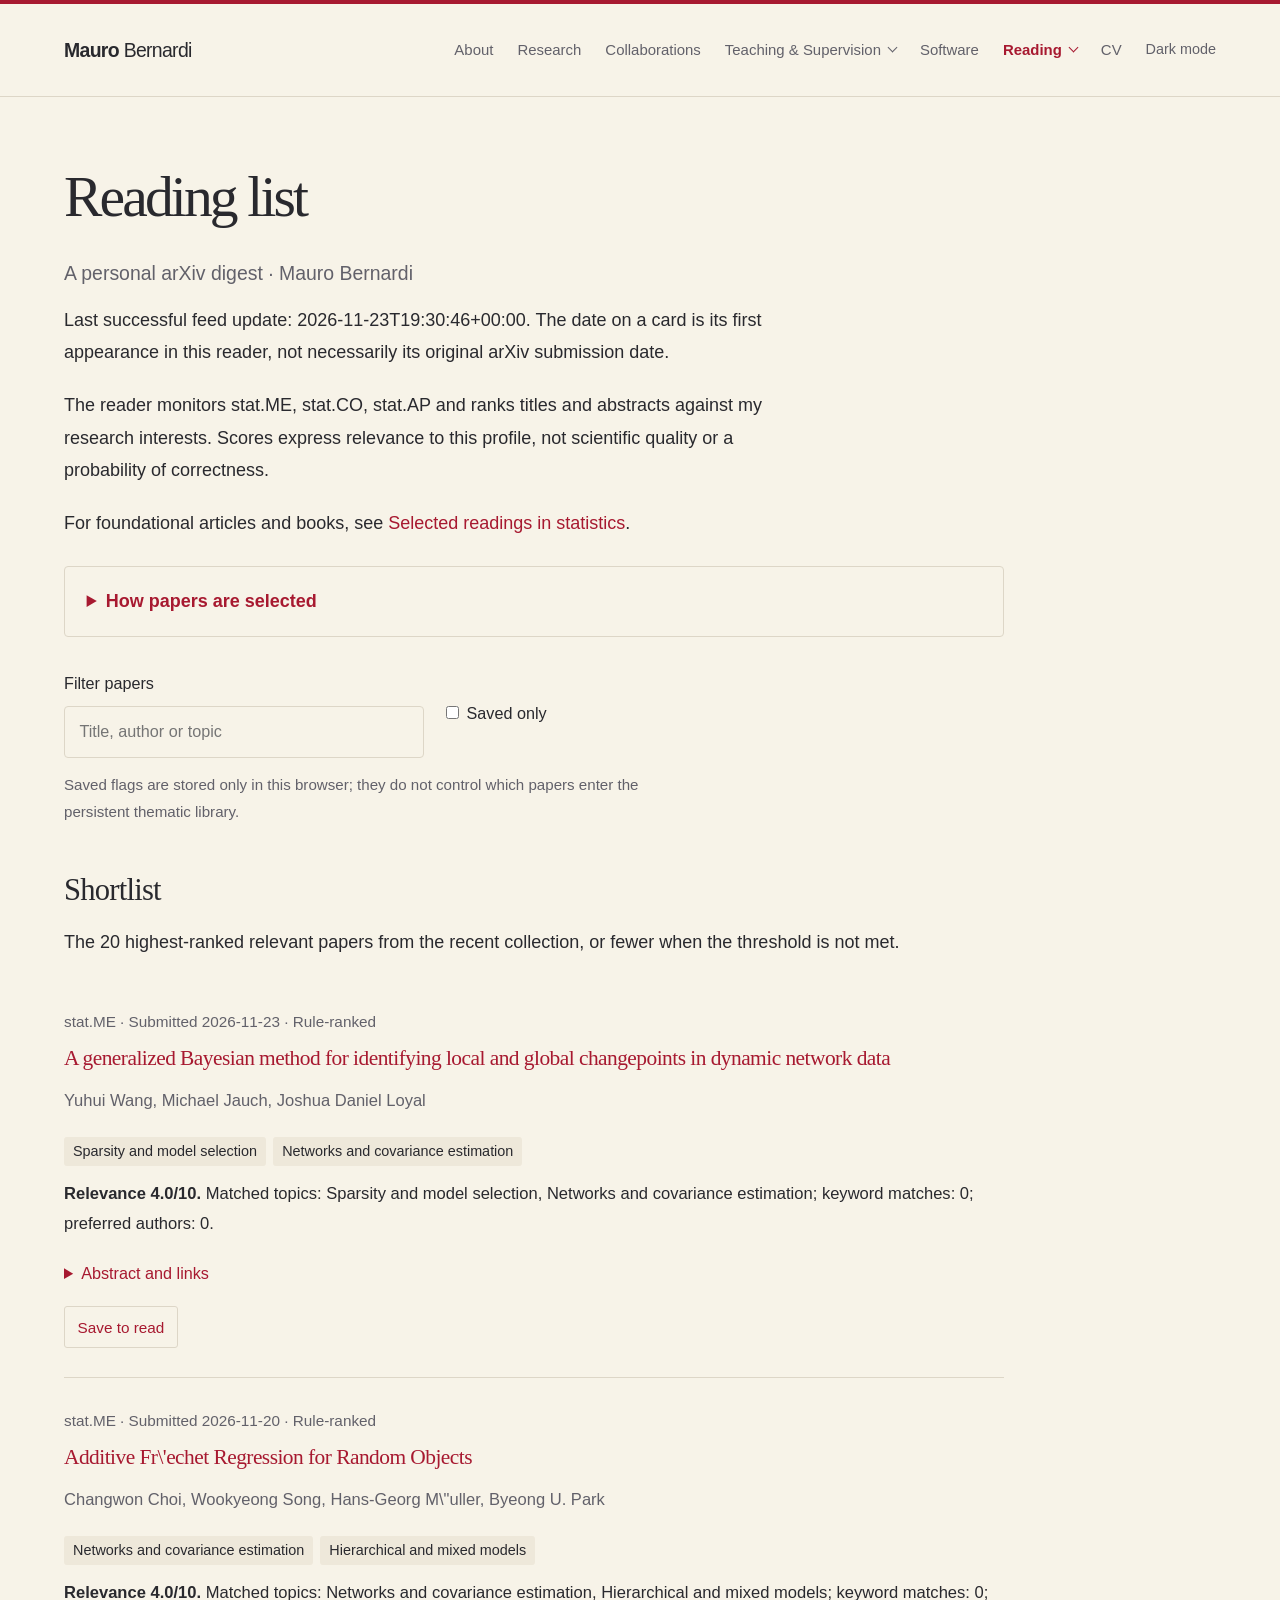
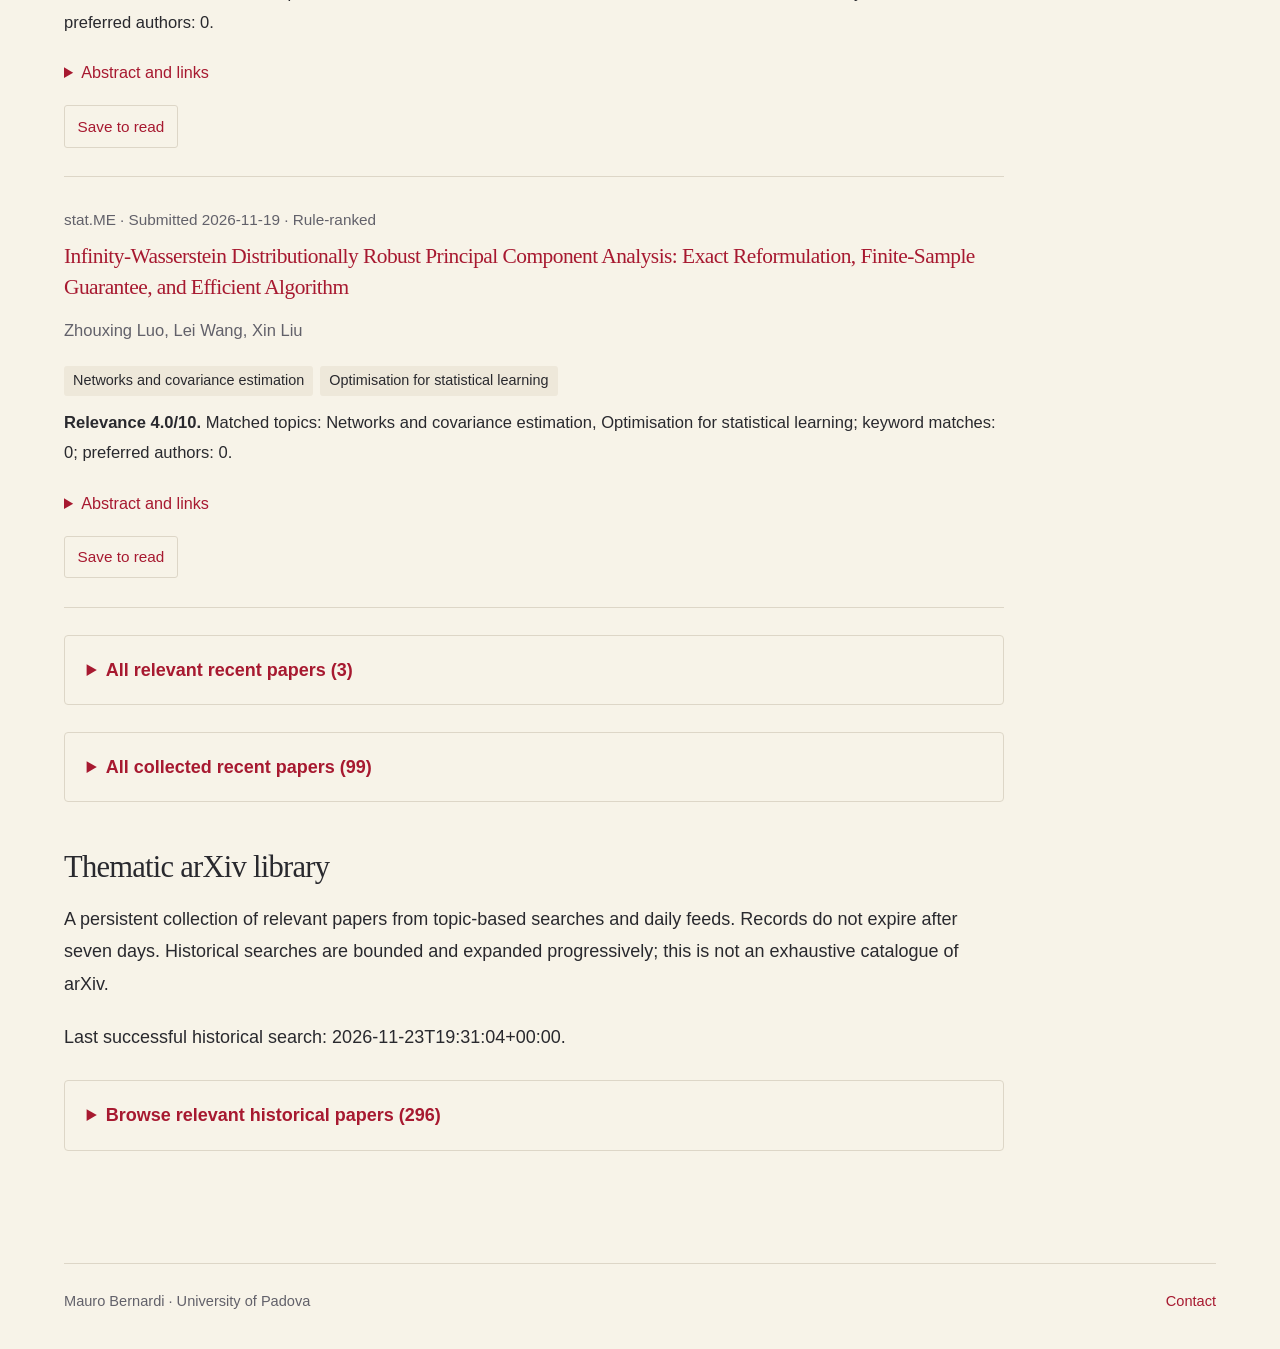
==== commit 6c86d4c9: "Update arXiv reading list" ====
--- a/docs/reading-list.html
+++ b/docs/reading-list.html
@@ -1,2 +1,2 @@
 <!doctype html>
-<html lang="en"><head><meta charset="utf-8"><meta name="viewport" content="width=device-width,initial-scale=1"><title>Reading list · Mauro Bernardi</title><meta name="description" content="Mauro Bernardi, Associate Professor at the University of Padova. Research, publications, teaching and statistical software."><meta property="og:title" content="Mauro Bernardi"><meta property="og:type" content="website"><link rel="icon" href="assets/favicon.svg" type="image/svg+xml"><link rel="stylesheet" href="assets/style.css"><script src="assets/site.js" defer></script><link rel="stylesheet" href="assets/reader.css"><script src="assets/reader.js" defer></script></head><body><a class="skip" href="#main">Skip to content</a><header class="site-header"><div class="nav-wrap"><a class="brand" href="index.html"><strong>Mauro</strong> Bernardi</a><button class="menu-toggle" type="button" aria-controls="navigation" aria-expanded="false">Menu</button><nav class="nav-links" id="navigation" aria-label="Main navigation"><a href="index.html">About</a><a href="research.html">Research</a><a href="collaborations.html">Collaborations</a><details class="nav-group"><summary>Teaching &amp; Supervision</summary><div class="nav-submenu"><a href="teaching.html">Teaching</a><a href="students.html">Students &amp; Supervision</a><a href="thesis-topics.html">Thesis opportunities</a></div></details><a href="software.html">Software</a><details class="nav-group active"><summary>Reading</summary><div class="nav-submenu"><a href="selected-readings.html">Selected readings in statistics</a><a href="reading-list.html" aria-current="page">Reading list</a></div></details><a href="cv.html">CV</a><button class="theme-toggle" type="button" aria-pressed="false">Dark mode</button></nav></div></header><main class="container" id="main"><div class="page-copy"><h1>Reading list</h1><p class="subtitle">A personal arXiv digest · Mauro Bernardi</p><p>Last successful feed update: 2026-11-20T16:24:32+00:00. The date on a card is its first appearance in this reader, not necessarily its original arXiv submission date.</p><p>The reader monitors stat.ME, stat.CO, stat.AP and ranks titles and abstracts against my research interests. Scores express relevance to this profile, not scientific quality or a probability of correctness.</p><p>For foundational articles and books, see <a href="selected-readings.html">Selected readings in statistics</a>.</p><details class="reader-profile"><summary>How papers are selected</summary><p>This reading list reflects my interests in quantile and distributional regression, variational inference and Bayesian computation, sparsity and model selection, functional data analysis, statistical networks, high-dimensional covariance estimation, hierarchical and dynamic models, and optimisation methods such as ADMM, MM and gradient-based algorithms.</p><p>Papers are ranked by matching their titles and abstracts to these themes. Contributions by the authors listed below receive an additional relevance signal, but authorship is neither a requirement for inclusion nor a measure of scientific quality.</p><h3>Authors followed</h3><p>Roger Koenker, Victor Chernozhukov, Xuming He, Cristian Castiglione, Nicolas Bianco, Daniele Bianchi, Antonio Canale, Marco Stefanucci, Monia Lupparelli, Alberto Roverato, Manuela Cattelan, Claudio Busatto, Lea Petrella, Roberto Casarin, Luca Maestrini, Matt Wand, James Ramsay, Piotr Kokoszka, Jane-Ling Wang, Fang Yao, Håvard Rue, Leonhard Held, Simon Wood, David Blei, David Dunson, Andrew Gelman, Sylvia Frühwirth-Schnatter, Arnaud Doucet, Nicolas Chopin, Christian Robert, Robert Tibshirani, Ryan Tibshirani, Trevor Hastie, Bradley Efron, Peter Bühlmann, Martin Wainwright, Emmanuel Candès, Kenneth Lange, Stephen Boyd, Lieven Vandenberghe, Neal Parikh, Dimitri Bertsekas, Yurii Nesterov, Amir Beck.</p><h3>From collection to selection</h3><p>The shortlist presents up to 20 recent papers with a relevance score of at least 4.0/10. All relevant recent papers are available separately, while the complete recent collection also includes papers below this threshold. Recent records remain available for 7 days from their first collection.</p><p>The thematic library retains relevant papers beyond this window and grows through topic-based historical searches. Its coverage is bounded by the search queries and is not exhaustive of arXiv. Scores indicate relevance to my interests, rather than scientific quality; each paper identifies the ranking method used.</p></details><div class="reader-controls"><label>Filter papers <input id="paper-search" type="search" placeholder="Title, author or topic"></label><label><input id="saved-only" type="checkbox"> Saved only</label></div><p id="save-status" role="status"></p><section aria-labelledby="shortlist"><h2 id="shortlist">Shortlist</h2><p>The 20 highest-ranked relevant papers from the recent collection, or fewer when the threshold is not met.</p><article class="paper" data-paper-id="2611.26614"><div class="paper-meta">stat.ME · Submitted 2026-11-20 · Rule-ranked</div><h2><a href="https://arxiv.org/abs/2611.26614">Additive Fr\&#x27;echet Regression for Random Objects</a></h2><p class="paper-authors">Changwon Choi, Wookyeong Song, Hans-Georg M\&quot;uller, Byeong U. Park</p><div class="paper-tags"><span class="paper-tag">Networks and covariance estimation</span><span class="paper-tag">Hierarchical and mixed models</span></div><p><strong>Relevance 4.0/10.</strong> Matched topics: Networks and covariance estimation, Hierarchical and mixed models; keyword matches: 0; preferred authors: 0.</p><details><summary>Abstract and links</summary><p>Regression analysis for complex data taking values in a general metric space has gained increasing attention in recent years, particularly in the context of Fr\&#x27;echet regression with Euclidean predictors $\mathbb{X} \in \mathbb{R}^{p}$. However, local Fr\&#x27;echet regression, while more flexible than global Fr\&#x27;echet regression, suffers from the curse of dimensionality for the case of multivariate predictors. To address this issue while maintaining model flexibility, we introduce a framework of additive structured nonparametric regression when responses are situated in a general metric space. Overcoming the challenge of the lack of vector space structure in general metric spaces where the responses reside requires a novel approach that incorporates the additive structure via projection operators. This leads to a unified framework of additive regression for a wide range of response types, including one-dimensional distributions in Wasserstein space, network data represented by graph Laplacians and spherical data equipped with geodesic distances, among others. We establish pointwise and uniform consistency, including convergence rates, for the proposed additive Fr\&#x27;echet regression estimators, using smooth backfitting. The practical utility of this additive model is demonstrated through applications to brain connectivity network analysis using resting-state fMRI data and distributional physical activity data.</p><a href="https://arxiv.org/abs/2611.26614">arXiv abstract</a> · <a href="https://arxiv.org/pdf/2611.26614">PDF</a></details><button class="save-paper" type="button" aria-pressed="false">Save to read</button></article><article class="paper" data-paper-id="2611.23877"><div class="paper-meta">stat.ME · Submitted 2026-11-19 · Rule-ranked</div><h2><a href="https://arxiv.org/abs/2611.23877">Infinity-Wasserstein Distributionally Robust Principal Component Analysis: Exact Reformulation, Finite-Sample Guarantee, and Efficient Algorithm</a></h2><p class="paper-authors">Zhouxing Luo, Lei Wang, Xin Liu</p><div class="paper-tags"><span class="paper-tag">Networks and covariance estimation</span><span class="paper-tag">Optimisation for statistical learning</span></div><p><strong>Relevance 4.0/10.</strong> Matched topics: Networks and covariance estimation, Optimisation for statistical learning; keyword matches: 0; preferred authors: 0.</p><details><summary>Abstract and links</summary><p>Principal component analysis (PCA) is a fundamental and ubiquitous technique for dimension reduction and representation learning, yet its empirical formulation remains vulnerable to distributional uncertainty. While distributionally robust optimization (DRO) offers a natural remedy, existing order-2 Wasserstein models of PCA either preserve the nominal PCA subspace or lack an exact reformulation. This paper demonstrates how the infinity-Wasserstein distance can reconcile these two desirable properties. For the resulting DRO model of PCA, we derive an exact finite-dimensional reformulation and explicitly identify a worst-case distribution attaining the inner maximum. Crucially, the reformulated objective retains samplewise residual information beyond the empirical covariance matrix, revealing a mechanism through which distributional robustness can reshape the learned principal subspace. Under the mild assumption that the true distribution has a finite fourth moment, we further establish a uniform finite-sample performance guarantee for the proposed model. An iteratively reweighted majorization-minimization algorithm is also developed to solve the resulting nonconvex and nonsmooth optimization problem, with a rigorous analysis of its convergence properties. Numerical experiments substantiate the computational efficiency of the proposed algorithm and the practical effectiveness of the infinity-Wasserstein model in downstream applications.</p><a href="https://arxiv.org/abs/2611.23877">arXiv abstract</a> · <a href="https://arxiv.org/pdf/2611.23877">PDF</a></details><button class="save-paper" type="button" aria-pressed="false">Save to read</button></article></section><details class="reader-archive"><summary>All relevant recent papers (2)</summary><p>Every recent paper above the relevance threshold, including those in the shortlist.</p><article class="paper" data-paper-id="2611.26614"><div class="paper-meta">stat.ME · Submitted 2026-11-20 · Rule-ranked</div><h2><a href="https://arxiv.org/abs/2611.26614">Additive Fr\&#x27;echet Regression for Random Objects</a></h2><p class="paper-authors">Changwon Choi, Wookyeong Song, Hans-Georg M\&quot;uller, Byeong U. Park</p><div class="paper-tags"><span class="paper-tag">Networks and covariance estimation</span><span class="paper-tag">Hierarchical and mixed models</span></div><p><strong>Relevance 4.0/10.</strong> Matched topics: Networks and covariance estimation, Hierarchical and mixed models; keyword matches: 0; preferred authors: 0.</p><details><summary>Abstract and links</summary><p>Regression analysis for complex data taking values in a general metric space has gained increasing attention in recent years, particularly in the context of Fr\&#x27;echet regression with Euclidean predictors $\mathbb{X} \in \mathbb{R}^{p}$. However, local Fr\&#x27;echet regression, while more flexible than global Fr\&#x27;echet regression, suffers from the curse of dimensionality for the case of multivariate predictors. To address this issue while maintaining model flexibility, we introduce a framework of additive structured nonparametric regression when responses are situated in a general metric space. Overcoming the challenge of the lack of vector space structure in general metric spaces where the responses reside requires a novel approach that incorporates the additive structure via projection operators. This leads to a unified framework of additive regression for a wide range of response types, including one-dimensional distributions in Wasserstein space, network data represented by graph Laplacians and spherical data equipped with geodesic distances, among others. We establish pointwise and uniform consistency, including convergence rates, for the proposed additive Fr\&#x27;echet regression estimators, using smooth backfitting. The practical utility of this additive model is demonstrated through applications to brain connectivity network analysis using resting-state fMRI data and distributional physical activity data.</p><a href="https://arxiv.org/abs/2611.26614">arXiv abstract</a> · <a href="https://arxiv.org/pdf/2611.26614">PDF</a></details><button class="save-paper" type="button" aria-pressed="false">Save to read</button></article><article class="paper" data-paper-id="2611.23877"><div class="paper-meta">stat.ME · Submitted 2026-11-19 · Rule-ranked</div><h2><a href="https://arxiv.org/abs/2611.23877">Infinity-Wasserstein Distributionally Robust Principal Component Analysis: Exact Reformulation, Finite-Sample Guarantee, and Efficient Algorithm</a></h2><p class="paper-authors">Zhouxing Luo, Lei Wang, Xin Liu</p><div class="paper-tags"><span class="paper-tag">Networks and covariance estimation</span><span class="paper-tag">Optimisation for statistical learning</span></div><p><strong>Relevance 4.0/10.</strong> Matched topics: Networks and covariance estimation, Optimisation for statistical learning; keyword matches: 0; preferred authors: 0.</p><details><summary>Abstract and links</summary><p>Principal component analysis (PCA) is a fundamental and ubiquitous technique for dimension reduction and representation learning, yet its empirical formulation remains vulnerable to distributional uncertainty. While distributionally robust optimization (DRO) offers a natural remedy, existing order-2 Wasserstein models of PCA either preserve the nominal PCA subspace or lack an exact reformulation. This paper demonstrates how the infinity-Wasserstein distance can reconcile these two desirable properties. For the resulting DRO model of PCA, we derive an exact finite-dimensional reformulation and explicitly identify a worst-case distribution attaining the inner maximum. Crucially, the reformulated objective retains samplewise residual information beyond the empirical covariance matrix, revealing a mechanism through which distributional robustness can reshape the learned principal subspace. Under the mild assumption that the true distribution has a finite fourth moment, we further establish a uniform finite-sample performance guarantee for the proposed model. An iteratively reweighted majorization-minimization algorithm is also developed to solve the resulting nonconvex and nonsmooth optimization problem, with a rigorous analysis of its convergence properties. Numerical experiments substantiate the computational efficiency of the proposed algorithm and the practical effectiveness of the infinity-Wasserstein model in downstream applications.</p><a href="https://arxiv.org/abs/2611.23877">arXiv abstract</a> · <a href="https://arxiv.org/pdf/2611.23877">PDF</a></details><button class="save-paper" type="button" aria-pressed="false">Save to read</button></article></details><details class="reader-archive"><summary>All collected recent papers (71)</summary><article class="paper" data-paper-id="2611.26614"><div class="paper-meta">stat.ME · Submitted 2026-11-20 · Rule-ranked</div><h2><a href="https://arxiv.org/abs/2611.26614">Additive Fr\&#x27;echet Regression for Random Objects</a></h2><p class="paper-authors">Changwon Choi, Wookyeong Song, Hans-Georg M\&quot;uller, Byeong U. Park</p><div class="paper-tags"><span class="paper-tag">Networks and covariance estimation</span><span class="paper-tag">Hierarchical and mixed models</span></div><p><strong>Relevance 4.0/10.</strong> Matched topics: Networks and covariance estimation, Hierarchical and mixed models; keyword matches: 0; preferred authors: 0.</p><details><summary>Abstract and links</summary><p>Regression analysis for complex data taking values in a general metric space has gained increasing attention in recent years, particularly in the context of Fr\&#x27;echet regression with Euclidean predictors $\mathbb{X} \in \mathbb{R}^{p}$. However, local Fr\&#x27;echet regression, while more flexible than global Fr\&#x27;echet regression, suffers from the curse of dimensionality for the case of multivariate predictors. To address this issue while maintaining model flexibility, we introduce a framework of additive structured nonparametric regression when responses are situated in a general metric space. Overcoming the challenge of the lack of vector space structure in general metric spaces where the responses reside requires a novel approach that incorporates the additive structure via projection operators. This leads to a unified framework of additive regression for a wide range of response types, including one-dimensional distributions in Wasserstein space, network data represented by graph Laplacians and spherical data equipped with geodesic distances, among others. We establish pointwise and uniform consistency, including convergence rates, for the proposed additive Fr\&#x27;echet regression estimators, using smooth backfitting. The practical utility of this additive model is demonstrated through applications to brain connectivity network analysis using resting-state fMRI data and distributional physical activity data.</p><a href="https://arxiv.org/abs/2611.26614">arXiv abstract</a> · <a href="https://arxiv.org/pdf/2611.26614">PDF</a></details><button class="save-paper" type="button" aria-pressed="false">Save to read</button></article><article class="paper" data-paper-id="2611.23877"><div class="paper-meta">stat.ME · Submitted 2026-11-19 · Rule-ranked</div><h2><a href="https://arxiv.org/abs/2611.23877">Infinity-Wasserstein Distributionally Robust Principal Component Analysis: Exact Reformulation, Finite-Sample Guarantee, and Efficient Algorithm</a></h2><p class="paper-authors">Zhouxing Luo, Lei Wang, Xin Liu</p><div class="paper-tags"><span class="paper-tag">Networks and covariance estimation</span><span class="paper-tag">Optimisation for statistical learning</span></div><p><strong>Relevance 4.0/10.</strong> Matched topics: Networks and covariance estimation, Optimisation for statistical learning; keyword matches: 0; preferred authors: 0.</p><details><summary>Abstract and links</summary><p>Principal component analysis (PCA) is a fundamental and ubiquitous technique for dimension reduction and representation learning, yet its empirical formulation remains vulnerable to distributional uncertainty. While distributionally robust optimization (DRO) offers a natural remedy, existing order-2 Wasserstein models of PCA either preserve the nominal PCA subspace or lack an exact reformulation. This paper demonstrates how the infinity-Wasserstein distance can reconcile these two desirable properties. For the resulting DRO model of PCA, we derive an exact finite-dimensional reformulation and explicitly identify a worst-case distribution attaining the inner maximum. Crucially, the reformulated objective retains samplewise residual information beyond the empirical covariance matrix, revealing a mechanism through which distributional robustness can reshape the learned principal subspace. Under the mild assumption that the true distribution has a finite fourth moment, we further establish a uniform finite-sample performance guarantee for the proposed model. An iteratively reweighted majorization-minimization algorithm is also developed to solve the resulting nonconvex and nonsmooth optimization problem, with a rigorous analysis of its convergence properties. Numerical experiments substantiate the computational efficiency of the proposed algorithm and the practical effectiveness of the infinity-Wasserstein model in downstream applications.</p><a href="https://arxiv.org/abs/2611.23877">arXiv abstract</a> · <a href="https://arxiv.org/pdf/2611.23877">PDF</a></details><button class="save-paper" type="button" aria-pressed="false">Save to read</button></article><article class="paper" data-paper-id="2611.26426"><div class="paper-meta">stat.CO · Submitted 2026-11-20 · Rule-ranked</div><h2><a href="https://arxiv.org/abs/2611.26426">Exact Bayesian layers via characteristic functions</a></h2><p class="paper-authors">William H. W. Thompson, Guillaume St-Onge, Laurent H\&#x27;ebert-Dufresne, Jean-Gabriel Young</p><div class="paper-tags"><span class="paper-tag">Variational inference and Bayesian computation</span></div><p><strong>Relevance 2.5/10.</strong> Matched topics: Variational inference and Bayesian computation; keyword matches: 1; preferred authors: 0.</p><details><summary>Abstract and links</summary><p>Bayesian neural networks provide principled uncertainty estimates, but training them with Monte Carlo sampling can be expensive. Sampling-free variational inference algorithms make training Bayesian neural networks feasible, but existing approaches assume a Gaussian output distribution, which can be inaccurate in applied problems. Here, we introduce CF-Prop, an uncertainty propagation method that uses characteristic functions to compute the exact output distribution of a Bayesian ReLU layer, without any sampling, even in non-Gaussian settings. Because CF-Prop propagates characteristic functions, the evidence lower bound---the objective of variational training---can be computed in closed form for a broad class of likelihoods, including the Gaussian, Poisson, and Gamma. This allows to implement an efficient resulting variational inference algorithm, CF-VI. On CIFAR-100, CF-VI achieves the lowest calibration error of any tested method, improving on the next best method by about 35%. On a heavy-tailed insurance claim dataset, CF-VI accurately captures tail uncertainty that is severely underestimated by both other sampling-free methods and Monte Carlo methods.</p><a href="https://arxiv.org/abs/2611.26426">arXiv abstract</a> · <a href="https://arxiv.org/pdf/2611.26426">PDF</a></details><button class="save-paper" type="button" aria-pressed="false">Save to read</button></article><article class="paper" data-paper-id="2611.23820"><div class="paper-meta">stat.AP · Submitted 2026-11-19 · Rule-ranked</div><h2><a href="https://arxiv.org/abs/2611.23820">Sensor Monitoring Towards Industry 4.0: Bridging Concepts on the $C_n$ Multivariate Control Chart</a></h2><p class="paper-authors">Diego C. Nascimento, Ana C. S. Batista, Francisco Louzada, Paulo H. Ferreira</p><div class="paper-tags"><span class="paper-tag">Sparsity and model selection</span></div><p><strong>Relevance 2.5/10.</strong> Matched topics: Sparsity and model selection; keyword matches: 1; preferred authors: 0.</p><details><summary>Abstract and links</summary><p>The main challenge in monitoring multiple sensors is the high dimensionality that a process can easily reach. From a decision-making perspective, converting these multivariate dynamics into an informative visualization is also not trivial. Statistical Process Control (SPC) techniques detect changes in quality characteristics, but they are difficult to apply beyond the normality (Gaussian) assumption. For instance, the most well-known SPC multivariate control chart is based on Hotelling&#x27;s $T^2$ statistic, which assumes that the process data follow a multivariate normal distribution (which rarely occurs in practice) and that the observations are serially independent. This study focuses on the multivariate case (dimension $d \geq 2$), regardless of the data dependence or marginal asymmetry. We propose a new control chart for change detection in copula-based multivariate processes, called the $C_n$-chart, which is based on a density level-set tolerance region built from a copula function, and we derive its run-length properties. The methodology also quantifies the (not necessarily linear) dependence among the variables. Two case studies are presented, one on water quality control and the other on monitoring brass-steel thermostats, complemented by a simulation study of run-length performance and computational cost. The results show that the proposed methodology captures both the association among variables and the anomalies, and that it accommodates variable selection through conditional (regression) modeling of the margins.</p><a href="https://arxiv.org/abs/2611.23820">arXiv abstract</a> · <a href="https://arxiv.org/pdf/2611.23820">PDF</a></details><button class="save-paper" type="button" aria-pressed="false">Save to read</button></article><article class="paper" data-paper-id="2611.24767"><div class="paper-meta">stat.AP · Submitted 2026-11-19 · Rule-ranked</div><h2><a href="https://arxiv.org/abs/2611.24767">Inferring Neural Activity Changes under Recording Uncertainty with Transformers and Variational Inference</a></h2><p class="paper-authors">Nilson Chapagain, Pooja Chapagain</p><div class="paper-tags"><span class="paper-tag">Variational inference and Bayesian computation</span></div><p><strong>Relevance 2.5/10.</strong> Matched topics: Variational inference and Bayesian computation; keyword matches: 1; preferred authors: 0.</p><details><summary>Abstract and links</summary><p>A difference in recorded firing rate across days may reflect a change in neuronal activity, missed spikes or recording a different neuron. We present a statistical approach that combines neuron tracking with Bayesian estimates of stationary mean recorded firing rates. Bounds under assumed differences in spike detection connect recorded rates to biological rate changes. We assess recording loss and uncertainty in rate changes in simulations, and count-model fit in recordings. We also compare two transformer estimators with Gaussian and flow variational inference under a shared temporal negative-binomial model. Flow variational inference agrees most closely with reference posteriors, while predictive performance varies across mice. Rate-change intervals contain true simulated changes less often than intended. In UnitMatch recordings from five mice, some inferred changes remain supported when spike detection is allowed to differ between days; others depend on equal detection. These interpretations require a correct neuron match. The approach identifies which inferred rate changes remain supported under specified recording assumptions and where uncertainty limits interpretation.</p><a href="https://arxiv.org/abs/2611.24767">arXiv abstract</a> · <a href="https://arxiv.org/pdf/2611.24767">PDF</a></details><button class="save-paper" type="button" aria-pressed="false">Save to read</button></article><article class="paper" data-paper-id="2611.24801"><div class="paper-meta">stat.AP · stat.CO · stat.ME · Submitted 2026-11-19 · Rule-ranked</div><h2><a href="https://arxiv.org/abs/2611.24801">Bayesian Computation of Copula-based Multivariate Models with an Application to Doping Detection</a></h2><p class="paper-authors">Emanuele Masillo, Eva Pigi Viltanioti, Nina Deliu, Brunero Liseo</p><div class="paper-tags"><span class="paper-tag">Variational inference and Bayesian computation</span></div><p><strong>Relevance 2.5/10.</strong> Matched topics: Variational inference and Bayesian computation; keyword matches: 1; preferred authors: 0.</p><details><summary>Abstract and links</summary><p>The Athlete Biological Passport (ABP) monitors athletes for doping by comparing their biomarker readings against personalized reference ranges. These are estimated via the Bayesian ADAPTIVE model, which analyzes biomarkers separately and ignores their dependence. Building on a recently proposed copula-based multivariate extension of ADAPTIVE, this paper focuses on its computational aspects, introducing a fully joint MCMC algorithm and comparing it with a two-step Bayesian IFM estimator. Simulations show the two procedures perform comparably under a correctly specified copula, but exhibit a genuine trade-off under misspecification: the Bayesian IFM protects marginal inference, while the joint MCMC yields better-calibrated dependence estimates and is markedly faster. The two approaches are tested on a dataset containing ABP profiles of elite athletes, provided by NADO Italia, and collected as part of the project {\it Enhancing the methodological framework for doping detection: from univariate to multivariate testing analysis on Athlete Biological Passport profiles}. Both approaches achieve consistent classification performance, providing anti-doping organizations with two concrete inferential routes for adopting a multivariate ADAPTIVE model, along with guidance on the trade-offs between them.</p><a href="https://arxiv.org/abs/2611.24801">arXiv abstract</a> · <a href="https://arxiv.org/pdf/2611.24801">PDF</a></details><button class="save-paper" type="button" aria-pressed="false">Save to read</button></article><article class="paper" data-paper-id="2611.24929"><div class="paper-meta">stat.ME · Submitted 2026-11-19 · Rule-ranked</div><h2><a href="https://arxiv.org/abs/2611.24929">Improving External Prediction in New Clusters with Mixed-Effects Models: Implications for Multicenter Studies</a></h2><p class="paper-authors">Jiawa Zhang, Hyungrok Do, Myeonggyun Lee</p><div class="paper-tags"><span class="paper-tag">Hierarchical and mixed models</span></div><p><strong>Relevance 2.5/10.</strong> Matched topics: Hierarchical and mixed models; keyword matches: 1; preferred authors: 0.</p><details><summary>Abstract and links</summary><p>Prediction models developed from multicenter data are often applied to new centers. A linear mixed model (LMM) captures between-center heterogeneity through random effects. However, a new center&#x27;s random effect is unknown, so the LMM predicts from fixed effects alone, as does a standard linear model (LM) that ignores clustering. The two models thus differ only in how fixed effects are estimated, and it is unclear whether the LMM predicts better. We decompose the prediction error in a new center into fixed-effect estimation error, between-center variation, and residual variation. Because the last two components are identical for both models, any LMM advantage must come from more precise fixed-effect estimates. In simulations across diverse designs and random-effect structures, the LMM generally achieved lower mean squared error than the LM. Relative gains increased with the number of predictors, between-center heterogeneity, and imbalance in center sizes, and decreased as training data grew. Modeling a random slope yielded additional gains that increased with between-center variation in the predictor effect. In a stress test using held-out eICU hospitals selected for strong outcome heterogeneity, a random-intercept LMM predicted ICU length of stay more accurately than an LM. These findings clarify the conditions under which mixed models can improve prediction in new centers and can inform model development for multicenter studies.</p><a href="https://arxiv.org/abs/2611.24929">arXiv abstract</a> · <a href="https://arxiv.org/pdf/2611.24929">PDF</a></details><button class="save-paper" type="button" aria-pressed="false">Save to read</button></article><article class="paper" data-paper-id="2611.25395"><div class="paper-meta">stat.ME · Submitted 2026-11-20 · Rule-ranked</div><h2><a href="https://arxiv.org/abs/2611.25395">Single-fit inference for the realized prediction error of a logistic model with many predictors</a></h2><p class="paper-authors">Seyoung Park, Eun Ryung Lee</p><div class="paper-tags"><span class="paper-tag">Sparsity and model selection</span></div><p><strong>Relevance 2.0/10.</strong> Matched topics: Sparsity and model selection; keyword matches: 0; preferred authors: 0.</p><details><summary>Abstract and links</summary><p>When independent validation data are unavailable, evaluating a fitted logistic model on new patients requires estimating prediction error and uncertainty. Evaluating the fit on training data is often optimistic. Bootstrap validation is widely used to correct this bias, but with many predictors, it can retain bias and yield unreliable confidence intervals. In this article, we study these limitations and develop single-fit estimation and inference without resampling. When the number of Gaussian predictors grows proportionally with sample size, we analyze unpenalized logistic models. We prove that standard bootstrap correction can have nonzero limiting bias even as the resample count grows and location-shifted intervals can have zero limiting coverage. Instead, we adjust the fitted scores to consistently estimate realized Brier and log losses. We account for common fitting and adjustment error to construct valid marginal intervals and joint regions. We also establish these single-fit estimation and inference guarantees for certain non-Gaussian designs in proportional dimensions. Under moderate dimension growth and possible misspecification with general predictors, we extend single-fit inference to ridge regularization and construct asymptotically valid confidence intervals for realized log loss. Simulations and analyses of hospital and diabetes datasets support our theory and demonstrate the effectiveness of the proposed methods.</p><a href="https://arxiv.org/abs/2611.25395">arXiv abstract</a> · <a href="https://arxiv.org/pdf/2611.25395">PDF</a></details><button class="save-paper" type="button" aria-pressed="false">Save to read</button></article><article class="paper" data-paper-id="2611.25668"><div class="paper-meta">stat.CO · Submitted 2026-11-20 · Rule-ranked</div><h2><a href="https://arxiv.org/abs/2611.25668">Norm-equation methods for structured group-penalized regression</a></h2><p class="paper-authors">Jiayi Yu, Baisuo Jin</p><div class="paper-tags"><span class="paper-tag">Sparsity and model selection</span></div><p><strong>Relevance 2.0/10.</strong> Matched topics: Sparsity and model selection; keyword matches: 0; preferred authors: 0.</p><details><summary>Abstract and links</summary><p>Group-penalized regression with correlated predictors requires block updates for which familiar group soft thresholding formulas are generally inapplicable. Although proximal-gradient methods can solve such updates directly, their computational cost depends on the penalty and the design. We develop a norm-equation framework for a Euclidean group penalty combined with a finite, closed, convex, positively homogeneous within-group penalty. Each nonzero block minimizer is characterized by a unique scalar root, evaluated through strongly convex inner problems without enumerating sparsity or fusion patterns. Valid inner subgradients provide computable bounds on the scalar function and the block Karush-Kuhn-Tucker (KKT) error. These bounds allow scalar-search decisions and acceptance of approximate updates without solving every inner problem to high accuracy. Accounting for gradient changes during a cyclic sweep then gives a computable global KKT bound. Combined with standard stochastic-score and restricted-curvature conditions, this bound leads to a regularization-scaled stopping rule under which approximate estimators retain the usual estimation and prediction rates. Experiments with sparse-group and fused sparse-group regression show that computational performance depends strongly on the inner solver, with coordinate-descent and dual implementations offering advantages over direct proximal methods in some highly correlated settings.</p><a href="https://arxiv.org/abs/2611.25668">arXiv abstract</a> · <a href="https://arxiv.org/pdf/2611.25668">PDF</a></details><button class="save-paper" type="button" aria-pressed="false">Save to read</button></article><article class="paper" data-paper-id="2611.25701"><div class="paper-meta">stat.ME · Submitted 2026-11-20 · Rule-ranked</div><h2><a href="https://arxiv.org/abs/2611.25701">A Unified Unfolding and Slide-Vector Model for Asymmetric Dissimilarities via Clustered Lasso</a></h2><p class="paper-authors">Ryohei Moriya, Kensuke Tanioka, Hiroshi Yadohisa</p><div class="paper-tags"><span class="paper-tag">Sparsity and model selection</span></div><p><strong>Relevance 2.0/10.</strong> Matched topics: Sparsity and model selection; keyword matches: 0; preferred authors: 0.</p><details><summary>Abstract and links</summary><p>Asymmetric multidimensional scaling (AMDS) methods represent asymmetric dissimilarity data in a low-dimensional space. Existing approaches include the highly flexible unfolding model and the parsimonious slide-vector model. However, a highly flexible model is not necessarily optimal for adequately representing asymmetric relationships, and a model with an intermediate level of complexity may be more effective. In this study, we propose a new AMDS model that integrates the unfolding and slide-vector models by incorporating a clustered Lasso penalty. By fusing similar slide vectors, the proposed method can represent intermediate model structures and adjust model complexity according to the observed data. In numerical simulations, we compared the proposed method with existing methods by varying the number of groups, the number of objects, and the number of dimensions. The results demonstrated that the proposed method achieved high estimation accuracy across various asymmetric structures. Furthermore, in an application to cola brand-switching data, the proposed method achieved the highest accuracy in reproducing asymmetric relationships among the three methods compared and yielded a lower stress value than the slide-vector model. These findings suggest that adaptively adjusting model complexity may be effective for representing asymmetric relationships more accurately.</p><a href="https://arxiv.org/abs/2611.25701">arXiv abstract</a> · <a href="https://arxiv.org/pdf/2611.25701">PDF</a></details><button class="save-paper" type="button" aria-pressed="false">Save to read</button></article><article class="paper" data-paper-id="2611.25864"><div class="paper-meta">stat.ME · Submitted 2026-11-20 · Rule-ranked</div><h2><a href="https://arxiv.org/abs/2611.25864">Inference in High-Dimensional Linear Mediation Models</a></h2><p class="paper-authors">Samriddha Lahiry, Rajarshi Mukherjee, Pragya Sur</p><div class="paper-tags"><span class="paper-tag">Sparsity and model selection</span></div><p><strong>Relevance 2.0/10.</strong> Matched topics: Sparsity and model selection; keyword matches: 0; preferred authors: 0.</p><details><summary>Abstract and links</summary><p>Mediation analysis plays an important role in psychology, epidemiology, and genomics. Al- though high-dimensional mediation has been studied extensively, existing inferential methods typically rely on sparsity assumptions that may be difficult to justify when many individually weak mediators collectively produce a substantial effect. We study inference for both the over- all indirect effect and the effect transmitted through an individual mediator in a proportional high-dimensional regime, where the number of mediators and the sample size grow at compa- rable rates, without imposing sparsity on the mediator effects. Standard debiasing procedures for high-dimensional inference commonly rely on design-covariance information or additional structural assumptions on precision-matrix directions. In mediation models, however, the full outcome-design covariance depends on unknown mediator-model coefficients, creating an addi- tional challenge when such information or structure is unavailable. To address this challenge, we introduce an approximate debiasing procedure based on partial ridge regression and show that the resulting estimator is asymptotically bias-corrected and Gaussian. We also develop a cross-fitted estimator with a smaller asymptotic variance than its sample-split counterpart. In addition, we construct consistent estimators of the limiting variances of both the sample-split and cross-fitted estimators. Together, these results provide feasible inferential procedures for global and pathwise mediation effects.</p><a href="https://arxiv.org/abs/2611.25864">arXiv abstract</a> · <a href="https://arxiv.org/pdf/2611.25864">PDF</a></details><button class="save-paper" type="button" aria-pressed="false">Save to read</button></article><article class="paper" data-paper-id="2611.26410"><div class="paper-meta">stat.ME · Submitted 2026-11-20 · Rule-ranked</div><h2><a href="https://arxiv.org/abs/2611.26410">Statistical Inference with Ill-Conditioned Random Weight Neural Network Sieves</a></h2><p class="paper-authors">Giovanni Ballarin, Lyudmila Grigoryeva, Lukas Gonon</p><div class="paper-tags"><span class="paper-tag">Networks and covariance estimation</span></div><p><strong>Relevance 2.0/10.</strong> Matched topics: Networks and covariance estimation; keyword matches: 0; preferred authors: 0.</p><details><summary>Abstract and links</summary><p>Random weight neural networks (RWNNs) are shallow networks whose hidden-layer parameters are randomly generated and then kept fixed, while only the output coefficients are estimated. Conditional on the sampled parameters, RWNN regression is a linear sieve problem with random approximation space. We show that such random sieves cannot remain uniformly well-conditioned as their dimension grows. For parametrized feature families satisfying polynomial covering and Lipschitz conditions, the eigenvalues of the population covariance matrix are proven to have polynomial upper bounds determined by the covering geometry of the parameter space, leading to a vanishing smallest eigenvalue. We develop approximation, estimation, and inference theory that explicitly treats the ill-conditioning. Under a $\beta$-H\&quot;older source condition, we obtain both faster-than-Monte-Carlo $L^2$ approximation rates and new $L^\infty$ approximation bounds based on stratified sampling. We then derive improved consistency guarantees for ridge-regularized least squares driven by ridge effective dimension, spectral, and leverage-based stability conditions. For inference, we establish asymptotic linearity and Gaussian limits for linear functional directions while allowing the smallest eigenvalue of the population covariance matrix to vanish. Nondegeneracy is directional: we characterize it with a ridge-normalized Rayleigh quotient and extend it to smooth functionals via Riesz representation. Consistency of ridge-adjusted variance estimators is proved, yielding feasible studentized inference. Numerical experiments illustrate the deterioration of random-feature conditioning and the finite-sample behavior of the resulting estimation and inference procedures.</p><a href="https://arxiv.org/abs/2611.26410">arXiv abstract</a> · <a href="https://arxiv.org/pdf/2611.26410">PDF</a></details><button class="save-paper" type="button" aria-pressed="false">Save to read</button></article><article class="paper" data-paper-id="2611.26490"><div class="paper-meta">stat.ME · Submitted 2026-11-20 · Rule-ranked</div><h2><a href="https://arxiv.org/abs/2611.26490">Spatiotemporal Risk-Based Hotspot Dynamics Assessment</a></h2><p class="paper-authors">Jos\&#x27;e M. Angulo, Ana E. Madrid</p><div class="paper-tags"><span class="paper-tag">Dynamic and spatial models</span></div><p><strong>Relevance 2.0/10.</strong> Matched topics: Dynamic and spatial models; keyword matches: 0; preferred authors: 0.</p><details><summary>Abstract and links</summary><p>Analysis of hotspots often constitutes the final objective in application studies oriented to spatiotemporal risk assessment, particularly for risk mapping and as a helpful instrument for decision making, in diverse fields such as Ecology, Epidemiology, Environmental Sciences, Security, among others. The most primary form, common in practice, consists in identifying and depicting the areas where the magnitude of interest exceeds a certain critical threshold level. In this work, we introduce a wider, more general concept of `hotspot&#x27;, associated with the extremal values of risk measures defined on different structural indicators of threshold exceedance sets, such as the exceedance area, the excess volume, etc. In particular, we propose a methodological approach based on empirical characterization of the indicator probability distributions from simulation conditional on the available observations, calculated at local resolution scales determined by sliding windows. Risk map generation is then supported by a proper conceptualization and formalization of a suitable family of risk conditional random fields (RCRFs), specified in terms of a set of input elements that can be viewed as flexible tuning parameters for practical implementation and application. For illustration, we consider an extension of a spatiotemporal diffusive blur-generated autoregressive model involving a dynamical spatial deformation. Evolutionary assessment of hotspots is then addressed under different scenarios, with reference to well-known quantile-based risk measures.</p><a href="https://arxiv.org/abs/2611.26490">arXiv abstract</a> · <a href="https://arxiv.org/pdf/2611.26490">PDF</a></details><button class="save-paper" type="button" aria-pressed="false">Save to read</button></article><article class="paper" data-paper-id="2611.26612"><div class="paper-meta">stat.AP · Submitted 2026-11-20 · Rule-ranked</div><h2><a href="https://arxiv.org/abs/2611.26612">BRUCE (Bayesian Rio Urban Climate Estimator): spatiotemporal interpolation of air temperature from heterogeneous sensor networks for operational heat monitoring</a></h2><p class="paper-authors">Ayrton Sena Gouveia, Rafael Santos de Oliveira, Lucas Menezes-Silva, Maira Alejandra Moreno Castillo, Felipe de Carvalho Vommaro Marincola, Jo\~ao Henrique de Ara\&#x27;ujo Morais, Val\&#x27;eria Saraceni, Gislani Mateus Oliveira Aguilar, Caroline Dias Ferreira, Oswaldo Gon\c{c}alves Cruz</p><div class="paper-tags"><span class="paper-tag">Dynamic and spatial models</span></div><p><strong>Relevance 2.0/10.</strong> Matched topics: Dynamic and spatial models; keyword matches: 0; preferred authors: 0.</p><details><summary>Abstract and links</summary><p>Accurate characterization of intra-urban temperature variability is essential for heat-health surveillance, yet official monitoring networks are too sparse to resolve fine-scale gradients, particularly in Global South cities. We present BRUCE, a Bayesian hierarchical spatiotemporal model, fitted with the Integrated Nested Laplace Approximation (INLA) and a Stochastic Partial Differential Equation (SPDE) spatial component, that fuses four heterogeneous temperature sources for Rio de Janeiro, Brazil: official weather stations, low-cost IoT sensors, citizen-science personal weather stations and ERA5-Land reanalysis. The model accounts for class- and station-specific measurement bias and estimates a continuous spatial field that evolves day to day through an autoregressive (AR1) structure. Fitted independently to nine monthly windows (January, June, November; 2023--2025), the elevation coefficient was significant in all windows and of consistent magnitude in eight ($-$1.08 to $-$1.38 \textdegree{}C per SD). In leave-region-out cross-validation against LCZ4r, accuracy was comparable (RMSE differences within station-level bootstrap uncertainty in all three windows), while BRUCE produced predictions at every held-out station, including those where LCZ4r is masked, and preserved finer-scale spatial structure than LCZ4r&#x27;s discrete zone classification. Applied to 241 primary care territories, BRUCE&#x27;s posterior exceedance probabilities allowed 96 to be classified with high confidence (model-based classifications), whereas a constant-width interval derived from LCZ4r cross-validation errors supported confident classification of none. The framework offers a statistically principled, operationally viable basis for intra-urban heat monitoring in data-heterogeneous settings.</p><a href="https://arxiv.org/abs/2611.26612">arXiv abstract</a> · <a href="https://arxiv.org/pdf/2611.26612">PDF</a></details><button class="save-paper" type="button" aria-pressed="false">Save to read</button></article><article class="paper" data-paper-id="2611.23467"><div class="paper-meta">stat.AP · stat.ME · Submitted 2026-11-19 · Rule-ranked</div><h2><a href="https://arxiv.org/abs/2611.23467">Laplace Bayesian transport maps for generative modeling of non-Gaussian climate fields</a></h2><p class="paper-authors">Jacob A. Johnson, Felix Jimenez, Matthias Katzfuss</p><div class="paper-tags"><span class="paper-tag">Variational inference and Bayesian computation</span></div><p><strong>Relevance 2.0/10.</strong> Matched topics: Variational inference and Bayesian computation; keyword matches: 0; preferred authors: 0.</p><details><summary>Abstract and links</summary><p>Transport maps provide a powerful framework for the generative modeling of complex, non-Gaussian spatial fields, such as those encountered in climate science. By mapping a complicated target distribution to a standard Gaussian reference distribution, they can serve as efficient stochastic surrogates. However, current Bayesian transport maps, which are modeled using autoregressive Gaussian processes, typically rely on empirical Bayes estimates that ignore hyperparameter uncertainty. Here, we contrast this point-estimate approach with a fully Bayesian model that provides posterior uncertainty quantification in transport map hyperparameters. To avoid the high cost of Markov chain Monte Carlo (MCMC), we also propose a Laplace approximation to the hyperparameter posteriors, which can be computed at negligible additional computational cost relative to empirical Bayes. We provide numerical evidence and a real-data climate application demonstrating that these Laplace approximations can accurately capture most posterior summaries at a fraction of the cost of MCMC, while maintaining good predictive properties. Thus, our approach offers a scalable, uncertainty-aware framework for the generative modeling of non-Gaussian climate fields.</p><a href="https://arxiv.org/abs/2611.23467">arXiv abstract</a> · <a href="https://arxiv.org/pdf/2611.23467">PDF</a></details><button class="save-paper" type="button" aria-pressed="false">Save to read</button></article><article class="paper" data-paper-id="2611.23671"><div class="paper-meta">stat.CO · Submitted 2026-11-19 · Rule-ranked</div><h2><a href="https://arxiv.org/abs/2611.23671">A Free Lunch: Gradient Averaging Achieves Optimal Statistical Efficiency in Newton Sketch</a></h2><p class="paper-authors">Haoxuan Wang, Jianliang Ye, Sen Na</p><div class="paper-tags"><span class="paper-tag">Optimisation for statistical learning</span></div><p><strong>Relevance 2.0/10.</strong> Matched topics: Optimisation for statistical learning; keyword matches: 0; preferred authors: 0.</p><details><summary>Abstract and links</summary><p>We study statistical inference for online sketched Newton methods, in which each Newton system is approximately solved by an inner randomized sketching solver. Existing work reveals a computational--statistical trade-off: the sketching solver (and its accelerated variants) reduces the per-step cost of Newton methods from $O(d^3)$ to $O(d^2)$, but the randomness introduced by sketching also inflates the limiting covariance of both the last and the averaged Newton iterates. In this work, we address this trade-off via gradient averaging. We show that simply replacing the stochastic gradient with a moving average at each step can mitigate, and in some cases eliminate, the trade-off in Newton sketch. Importantly, gradient averaging requires no additional oracle evaluations and leaves the contraction bound of the inner sketching solver unchanged. In particular, we prove that the last sketched Newton iterate with gradient averaging attains a limiting covariance no larger than that without gradient averaging, while the averaged iterate even attains the minimax optimal limiting covariance, matching that of the exact Newton method. To our knowledge, this is the first analysis showing that randomness introduced to improve computational efficiency need not compromise statistical efficiency as long as proper gradient estimates are used. The key analytical challenge is that gradient averaging destroys the crucial martingale difference structure underlying central limit theorem arguments. We overcome this challenge by analyzing the coupled two-timescale recursions governing the iterate and the gradient estimator. Numerical experiments on linear and logistic regression support our theoretical covariance comparisons.</p><a href="https://arxiv.org/abs/2611.23671">arXiv abstract</a> · <a href="https://arxiv.org/pdf/2611.23671">PDF</a></details><button class="save-paper" type="button" aria-pressed="false">Save to read</button></article><article class="paper" data-paper-id="2611.23951"><div class="paper-meta">stat.CO · stat.ME · Submitted 2026-11-19 · Rule-ranked</div><h2><a href="https://arxiv.org/abs/2611.23951">WAIVES: Weak-form Asymptotically-unbiased Instrumental-Variable Estimation for SDEs</a></h2><p class="paper-authors">Hamza Ruzayqat, David M. Bortz, Vanja Duki\&#x27;c</p><div class="paper-tags"><span class="paper-tag">Dynamic and spatial models</span></div><p><strong>Relevance 2.0/10.</strong> Matched topics: Dynamic and spatial models; keyword matches: 0; preferred authors: 0.</p><details><summary>Abstract and links</summary><p>Weak-form methods have transformed inference for deterministic dynamical systems. By integrating the governing equations against smooth, compactly supported test functions, they trade noise-amplifying differentiation for noise-attenuating integration, yielding fast and robust estimates. Extending this idea to stochastic differential equations (SDEs) has proven harder, and a consistent single-trajectory formulation has remained out of reach. Applied naively in the time domain, the weak form makes the regressors and the errors functionals of the same noise, creating endogeneity that leaves weak-form least squares biased and inconsistent. We resolve it with instrumental variables, a classical idea from econometrics. Weak-form integrals over nearby disjoint time windows prove to be valid instruments, correlated with the regressors yet uncorrelated with the error, restoring consistency and asymptotic normality. The resulting generalized-method-of-moments estimator, WAIVES (Weak-form Asymptotically-unbiased Instrumental-Variable Estimation for SDEs), requires only a linear solve, with no likelihood evaluations, filtering, or simulation. It is therefore an order of magnitude faster than exact-likelihood methods where those exist, and it applies unchanged where they do not, with standard errors and calibrated confidence intervals supplied by the moment conditions. It also separates measurement noise from the intrinsic randomness of the dynamics. Across nine example systems, spanning linear, bistable, chaotic, excitable, state-dependent-diffusion, non-polynomial, hypoelliptic, and high-dimensional regimes (up to 120 dimensions), WAIVES recovers nonlinear drift and diffusion with negligible bias and near-nominal interval coverage. We close with two real-data illustrations: a 167-year North Atlantic sea-surface-temperature record and an optical-tweezer calibration.</p><a href="https://arxiv.org/abs/2611.23951">arXiv abstract</a> · <a href="https://arxiv.org/pdf/2611.23951">PDF</a></details><button class="save-paper" type="button" aria-pressed="false">Save to read</button></article><article class="paper" data-paper-id="2611.24335"><div class="paper-meta">stat.AP · Submitted 2026-11-19 · Rule-ranked</div><h2><a href="https://arxiv.org/abs/2611.24335">Global sensitivity analysis of transient regimes in non-Newtonian dam-break flows applied in rheometry</a></h2><p class="paper-authors">Yuri Taglieri S\&#x27;ao, Jo\~ao Batista Pereira, Geraldo de Freitas Maciel</p><div class="paper-tags"><span class="paper-tag">Dynamic and spatial models</span></div><p><strong>Relevance 2.0/10.</strong> Matched topics: Dynamic and spatial models; keyword matches: 0; preferred authors: 0.</p><details><summary>Abstract and links</summary><p>Non-Newtonian dam-break flows are a classical problem with numerous engineering applications. These flows are particularly important in alternative rheometry, where they are used to rapidly and affordably estimate rheological properties, such as in the slump test and Bostwick consistometer test. However, the lifting dynamics of the containing obstacle introduce inertial effects that can compromise the accurate estimation of these properties. These effects are influenced by the lifting velocity, the fluid&#x27;s viscosity, and the initial geometry of the sample. This study aims to quantify the influence of lifting velocity and to provide physical insights into how inertial effects influence the flow. A global sensitivity analysis (GSA) framework adapted for functional outputs (e.g., time series) is employed, using data generated from high-fidelity simulations with ANSYS Fluent. The GSA produces sensitivity curves that track the evolving importance of each input parameter over time. Three distinct flow regimes are identified, namely mobilization, transition and viscous regimes, each governed by different dominant factors. The first two regimes are significantly affected by the lifting velocity, revealing the influence of inertial effects, whereas the viscous regime is dominated by fluid rheology and shows a increasing importance of the yield stress. These results are contextualized in terms of traditional rheometry tests.</p><a href="https://arxiv.org/abs/2611.24335">arXiv abstract</a> · <a href="https://arxiv.org/pdf/2611.24335">PDF</a></details><button class="save-paper" type="button" aria-pressed="false">Save to read</button></article><article class="paper" data-paper-id="2611.24638"><div class="paper-meta">stat.ME · Submitted 2026-11-19 · Rule-ranked</div><h2><a href="https://arxiv.org/abs/2611.24638">A Generative Model for Higher-Order Network Dynamics</a></h2><p class="paper-authors">Valentina S\&#x27;anchez, Theodore Papamarkou, Gonzalo N\&#x27;apoles, \c{C}i\c{c}ek G\&quot;uven, Koen V. Haak</p><div class="paper-tags"><span class="paper-tag">Dynamic and spatial models</span></div><p><strong>Relevance 2.0/10.</strong> Matched topics: Dynamic and spatial models; keyword matches: 0; preferred authors: 0.</p><details><summary>Abstract and links</summary><p>Conventional network representations inferred from multivariate time series describe statistical relationships between pairs of components, even when the underlying dynamics involve group interactions that cannot be represented by pairwise interactions alone. Several multivariate information-theoretic measures have been proposed to characterise dependence beyond pairs. However, due to a lack of systems with known generating mechanisms, these measures have not been carefully validated or compared for empirical use. To address this, we here introduce a generative model of stochastic network dynamics with pairwise and higher-order interactions specified by the user. The higher-order interactions are represented by directed hyperedges, and the model provides a controlled benchmark for evaluating information-theoretic measures. Removing only the higher-order term gives a pairwise-only reference. The experiments test whether a measure detects changes induced by the higher-order term relative to this reference and recovers the participating nodes and their source-target roles. A separate experiment tests discrimination between a product coupling and a specified nonlinear pairwise control, with equal root-mean-square coupling magnitude under the pairwise-only reference. Several measures detected sufficiently strong higher-order interactions across the tested network topologies and coupling functions. In the separate discrimination experiment, the measures also separated the product coupling from the specified nonlinear pairwise control. Recovery, however, became harder as the number of candidate interactions grew. The framework therefore provides a testbed where the link between higher-order signatures and mechanisms can be tested, rather than assumed, before measures are applied to empirical data.</p><a href="https://arxiv.org/abs/2611.24638">arXiv abstract</a> · <a href="https://arxiv.org/pdf/2611.24638">PDF</a></details><button class="save-paper" type="button" aria-pressed="false">Save to read</button></article><article class="paper" data-paper-id="2611.24678"><div class="paper-meta">stat.ME · Submitted 2026-11-19 · Rule-ranked</div><h2><a href="https://arxiv.org/abs/2611.24678">Scalable Non-Parametric Bayesian Inference of Free Energy Landscapes and Emission Functions from Observations</a></h2><p class="paper-authors">Eliane Briand, Helmut Grubm\&quot;uller</p><div class="paper-tags"><span class="paper-tag">Dynamic and spatial models</span></div><p><strong>Relevance 2.0/10.</strong> Matched topics: Dynamic and spatial models; keyword matches: 0; preferred authors: 0.</p><details><summary>Abstract and links</summary><p>Free-energy landscapes govern processes from protein conformational change to climate oscillations, but are typically observed only indirectly, through observables such as FRET intensity or optical-tweezer transmittance. Neither the landscape shape, nor the emission function mapping latent state to signal, is usually known, and distinct states may produce the same signal. We therefore infer landscape and emission function jointly and non-parametrically, using the exact non-linear Bayesian filtering likelihood, to fully use the information contained in observable trajectories that are often noisy, scarce and costly to acquire. A novel parallel-in-time algorithm makes this tractable: it is up to 27 times faster than sequential filtering on one GPU, scales near-ideally across GPUs, and, given enough resources, has runtime independent of trajectory length. We demonstrate the method on a single-protein optical tweezer recording, where distinct conformations produce the same signal, and beyond biology on the El Nino-Southern Oscillation and financial market volatility.</p><a href="https://arxiv.org/abs/2611.24678">arXiv abstract</a> · <a href="https://arxiv.org/pdf/2611.24678">PDF</a></details><button class="save-paper" type="button" aria-pressed="false">Save to read</button></article><article class="paper" data-paper-id="2611.25007"><div class="paper-meta">stat.AP · Submitted 2026-11-20 · Rule-ranked</div><h2><a href="https://arxiv.org/abs/2611.25007">Geometry, Local Minimax Risk, and the Limits of Sample Average Approximation in Linear Stochastic Optimization</a></h2><p class="paper-authors">Hanbo Yang, Ming Yuan</p><div class="paper-tags"></div><p><strong>Relevance 0/10.</strong> Matched topics: none; keyword matches: 0; preferred authors: 0.</p><details><summary>Abstract and links</summary><p>We study how the local geometry of a linear stochastic optimization problem determines its statistical difficulty, measured by expected decision regret. The optimal local rate is governed by how fast the support function of the feasible set grows away from its linearization at the true mean; depending on the instance, it can be $n^{-1/2}$, $n^{-1}$, $n^{-2}$, or a non-power rate, and sample average approximation (SAA) attains these rates in a Gaussian mean model. At smooth instances, SAA also attains the classical sharp local minimax constant. We then allow the data distribution to vary in a Kullback--Leibler (KL) ball of radius proportional to $1/n$ around a reference distribution $P$. The exact local minimax limit of this benchmark, which may depend on $P$, coincides with that of a Gaussian model whose local parameter set is the covariance ellipsoid of $P$. A simple coordinatewise truncated SAA rule, which does not use $P$, attains the minimax rate, and at smooth instances its constant matches the minimax constant as the neighborhood radius grows. Ordinary SAA, in contrast, can have strictly suboptimal worst-case expected regret when the local rate is fast relative to the tails of $P$, because rare tail events then dominate the expectation. The results delineate when SAA is sharply optimal, rate-optimal, or statistically suboptimal, and quantify the local price of distributional robustness.</p><a href="https://arxiv.org/abs/2611.25007">arXiv abstract</a> · <a href="https://arxiv.org/pdf/2611.25007">PDF</a></details><button class="save-paper" type="button" aria-pressed="false">Save to read</button></article><article class="paper" data-paper-id="2611.25114"><div class="paper-meta">stat.CO · Submitted 2026-11-20 · Rule-ranked</div><h2><a href="https://arxiv.org/abs/2611.25114">Fast and Memory-Light Evaluation of Density-Based Clusterings with the DISCO Index in R</a></h2><p class="paper-authors">Amin Entezari</p><div class="paper-tags"></div><p><strong>Relevance 0/10.</strong> Matched topics: none; keyword matches: 0; preferred authors: 0.</p><details><summary>Abstract and links</summary><p>DISCO is a recent internal cluster validity index for density-based clustering that, unlike earlier indices, also evaluates the quality of noise labels. The discoCVI package makes DISCO available in R. This article describes the design of the package and a typical workflow, in which DISCO is used to compare clusterings and to choose the parameters of HDBSCAN without ground truth, followed by the implementation introduced in version 0.2.0. DISCO is defined through density-connectivity distances between all pairs of points, so direct implementations store several n-by-n matrices. We show that every quantity DISCO needs can be read off the single-linkage merge tree of the mutual-reachability minimum spanning tree, so that the index can be computed exactly with memory that grows linearly with the number of points, while the running time remains quadratic as in the original definition. The implementation is tested against the previous version, agrees with the original Python implementation to within $3 \times 10^{-13}$, and corrects the score of singleton clusters to match the published definition. In benchmarks, discoCVI is 23 to 138 times faster than its previous version for 500 to 4,000 points and 3 to 9 times faster than the Python reference for 500 to 8,000 points, using a fraction of the memory of both, and it scores 100,000 points in about 50 seconds with less than 200 MB of memory.</p><a href="https://arxiv.org/abs/2611.25114">arXiv abstract</a> · <a href="https://arxiv.org/pdf/2611.25114">PDF</a></details><button class="save-paper" type="button" aria-pressed="false">Save to read</button></article><article class="paper" data-paper-id="2611.25136"><div class="paper-meta">stat.ME · Submitted 2026-11-20 · Rule-ranked</div><h2><a href="https://arxiv.org/abs/2611.25136">The Scaled Dirichlet Distribution: Lauricella Representations and Estimation</a></h2><p class="paper-authors">Jared N. Lakhani</p><div class="paper-tags"></div><p><strong>Relevance 0/10.</strong> Matched topics: none; keyword matches: 0; preferred authors: 0.</p><details><summary>Abstract and links</summary><p>We derive explicit expressions for the mixed moments of the scaled Dirichlet distribution in terms of the Lauricella hypergeometric function of type $D$. The relationship with Carlson&#x27;s multivariate $R$-function is stated, and the convergence conditions required for the series derivation are made explicit. The general expressions yield means, second moments and covariances, with Gauss and Appell hypergeometric representations in the bivariate and trivariate cases. Method-of-moments and maximum-likelihood formulations are presented, together with simulation summaries and an illustrative comparison of scaled Dirichlet and ordinary Dirichlet fits to compositional futures-return data.</p><a href="https://arxiv.org/abs/2611.25136">arXiv abstract</a> · <a href="https://arxiv.org/pdf/2611.25136">PDF</a></details><button class="save-paper" type="button" aria-pressed="false">Save to read</button></article><article class="paper" data-paper-id="2611.25150"><div class="paper-meta">stat.ME · Submitted 2026-11-20 · Rule-ranked</div><h2><a href="https://arxiv.org/abs/2611.25150">Bayesian Nonparametric Survival Regression with Time-Varying Covariates and Random Effects</a></h2><p class="paper-authors">Kemin Zhang, Yudan Zou, Fan Li, Liangyuan Hu</p><div class="paper-tags"></div><p><strong>Relevance 0/10.</strong> Matched topics: none; keyword matches: 0; preferred authors: 0.</p><details><summary>Abstract and links</summary><p>In longitudinal survival studies, biomarkers and treatments change across visits, their associations with event risk may be nonlinear and change over time, and subjects with identical measurements may differ in risk. Existing tree-ensemble survival models address these features separately: discrete-time formulations accommodate covariate updates without subject-specific random effects, and hazard-based ensembles with frailty take covariates as fixed at baseline. We propose Time-Varying Survival Bayesian Additive Regression Trees (TVSurvBART), a continuous-time hazard model combining a flexible baseline, a log-linear tree ensemble, and subject-specific random intercepts and slopes; covariates enter as predictable step processes, and interval-start time among the tree inputs lets effects change across visits. Integrated exposure offsets absorb the within-interval variation of the baseline and random slopes, so the tree leaves retain conjugate updates. Re-centering moves along likelihood-invariant directions and alternating centered and non-centered covariance updates address the resulting posterior dependence. In two simulation families, TVSurvBART&#x27;s landmark predictions from held-out subjects&#x27; histories up to the landmark time have higher time-dependent AUC than the Cox, frailty Cox, and forest benchmarks in every setting and lower Brier scores in all but one comparison, although population-summary gains are not uniform. In the CARRA juvenile idiopathic arthritis registry, discrimination for recorded flares is similar to Cox regression, while a secondary interval-probability score favors TVSurvBART.</p><a href="https://arxiv.org/abs/2611.25150">arXiv abstract</a> · <a href="https://arxiv.org/pdf/2611.25150">PDF</a></details><button class="save-paper" type="button" aria-pressed="false">Save to read</button></article><article class="paper" data-paper-id="2611.25337"><div class="paper-meta">stat.AP · stat.ME · Submitted 2026-11-20 · Rule-ranked</div><h2><a href="https://arxiv.org/abs/2611.25337">Networked wealth and mortality in the Agincourt Health and Demographic Surveillance System, 2009--2018</a></h2><p class="paper-authors">Keletso Makofane, Eric Tchetgen Tchetgen, Mary T. Bassett, Lisa F. Berkman</p><div class="paper-tags"></div><p><strong>Relevance 0/10.</strong> Matched topics: none; keyword matches: 0; preferred authors: 0.</p><details><summary>Abstract and links</summary><p>Background. Though resources embedded in social networks appear to shape health, past studies have not assessed this relationship directly. Using data from Agincourt Health and Demographic Surveillance System in South Africa, we examined the spillover effect of household wealth on mortality in the family network. Methods. We analysed cohort data from 2009 to 2018 to estimate the Average Total Effect (ATE) of household wealth on deaths, decomposing this into an Average Direct Effect (ADE) and Average Spillover Effect (ASE). We estimated these quantities separately for all deaths, deaths among children ( &lt; 5 years old), premature deaths (among ages 15-59), and deaths among elders (60+). Results. Over the study period, 8750 individuals died. Overall, a one standard deviation increase in household wealth led to an ATE of -0.61% (95% CI: -0.74 to -0.48, P &lt; 0.001), an ADE of -0.53% (95% CI: -0.63 to -0.42, P &lt; 0.001) and an ASE of -0.08% (95% CI: -0.18 to 0.01, P=0.075). For premature mortality, these effect estimates were -0.37% (95% CI: -0.47 to -0.26, P &lt; 0.001), -0.29% (95% CI: -0.37 to -0.21, P &lt; 0.001), and -0.08% (95% CI: -0.15 to 0.00, P=0.038), respectively. Conclusions. Results provide evidence for the protective effect of household wealth on premature mortality across family relationships.</p><a href="https://arxiv.org/abs/2611.25337">arXiv abstract</a> · <a href="https://arxiv.org/pdf/2611.25337">PDF</a></details><button class="save-paper" type="button" aria-pressed="false">Save to read</button></article><article class="paper" data-paper-id="2611.25440"><div class="paper-meta">stat.ME · Submitted 2026-11-20 · Rule-ranked</div><h2><a href="https://arxiv.org/abs/2611.25440">Fractional Order or False Memory: Identifiability of Caputo SIR Models from Incidence Data</a></h2><p class="paper-authors">Md Babul Hossain, Mohammad Shah Alam</p><div class="paper-tags"></div><p><strong>Relevance 0/10.</strong> Matched topics: none; keyword matches: 0; preferred authors: 0.</p><details><summary>Abstract and links</summary><p>When a fractional order improves the fit of an epidemic model, it is usually taken as evidence of memory. We ask whether the order of the Caputo susceptible-infectious-removed (SIR) model can actually be recovered from incidence data. If the transmission rate is allowed to vary freely in time, as in hybrid forecasting models, every admissible order, removal rate and initial count reproduces the data exactly. With constant transmission and exact data the order is identifiable in principle, but the dominant term of early linearized growth depends on only two parameter combinations: the growth rate r = (beta - gamma)^(1/alpha) and the amplitude beta*I0/alpha. What is left is transient, and it is limited. We prove that parameter sets sharing these two combinations give Poisson count distributions whose Kullback-Leibler divergence stays bounded no matter how long the linear phase is observed, and that the nonlinear model inherits this bound as the population grows. In simulations, wrong orders were rejected in at most 5% of replicates when the data ended two weeks or more before the epidemic peak, and in 95-100% once the peak was included; separation began only a few days before the peak. With mild overdispersion the order was identified only once about 60% of the population had been infected, and with stronger overdispersion not even then. Fits that the early data could not tell apart predicted peaks that differed by 75%, and plug-in forecasts that ignored parameter uncertainty were badly overconfident. Data generated without any memory produced fitted orders below one when transmission changed and when the fitted model was discretized in daily steps. In early COVID-19 data from Bangladesh and the United States, orders from 0.6 to 1 gave almost the same growth rate, whatever value we assumed for the removal rate.</p><a href="https://arxiv.org/abs/2611.25440">arXiv abstract</a> · <a href="https://arxiv.org/pdf/2611.25440">PDF</a></details><button class="save-paper" type="button" aria-pressed="false">Save to read</button></article><article class="paper" data-paper-id="2611.25449"><div class="paper-meta">stat.CO · Submitted 2026-11-20 · Rule-ranked</div><h2><a href="https://arxiv.org/abs/2611.25449">HAVAPlot: A Web-Based Scientific Visualization and Post-Processing Platform</a></h2><p class="paper-authors">Ozgur Tumuklu</p><div class="paper-tags"></div><p><strong>Relevance 0/10.</strong> Matched topics: none; keyword matches: 0; preferred authors: 0.</p><details><summary>Abstract and links</summary><p>This paper presents HAVAPlot, a browser-based framework for scientific visualization and post-processing of numerical simulation data. Operating entirely within the user&#x27;s browser, HAVAPlot requires no software installation or data uploads while supporting mesh-based and tabular datasets beyond computational fluid dynamics. The framework directly reads native OpenFOAM cases, including polyhedral meshes, ASCII and binary fields, boundary data, and Lagrangian particles, as well as legacy and XML VTK files and tabular datasets. It provides line, contour, and three-dimensional plots; exact polyhedral slicing; boundary extraction; variable calculations; customizable color scales; symmetry mirroring; zoomed insets; streamlines; isosurfaces; particle visualization; and vector PDF/EPS and data export. The underlying numerical algorithms are independently verified. Cell centers and volumes agree with an independent implementation of OpenFOAM&#x27;s geometric algorithm, while 6.1 million field values across four two-dimensional, axisymmetric, and three-dimensional production cases are reproduced to machine precision. For analytical fields on distorted hexahedral meshes, cell-to-point interpolation exhibits second-order convergence in the interior and first-order convergence at boundaries. Meshes containing 250,000 cells load in at most 1.3 seconds. Applications to an impinging supersonic jet, hypersonic cylinder flow, a hybrid particle-continuum cold-spray nozzle, a three-dimensional gas-bearing film, and supersonic cone flow demonstrate the framework&#x27;s capabilities.</p><a href="https://arxiv.org/abs/2611.25449">arXiv abstract</a> · <a href="https://arxiv.org/pdf/2611.25449">PDF</a></details><button class="save-paper" type="button" aria-pressed="false">Save to read</button></article><article class="paper" data-paper-id="2611.25464"><div class="paper-meta">stat.AP · stat.ME · Submitted 2026-11-20 · Rule-ranked</div><h2><a href="https://arxiv.org/abs/2611.25464">Faithful Generative Modeling for Censored Time-to-Event Data: From Distributional Fidelity to Statistical Inference</a></h2><p class="paper-authors">Yin Liu, Shanshan Zhao, Didong Li</p><div class="paper-tags"></div><p><strong>Relevance 0/10.</strong> Matched topics: none; keyword matches: 0; preferred authors: 0.</p><details><summary>Abstract and links</summary><p>Synthetic data has emerged as a powerful tool for data sharing, clinical trial simulation, and digital twin development, with growing applications in biomedical research and drug development. However, limited attention has been devoted to synthetic time-to-event data, which are central to clinical trials and survival analysis. In particular, theoretical guarantees for the distributional fidelity of synthetic survival data remain largely unexplored. More importantly, even when a generator achieves distributional fidelity, it remains unclear whether the downstream statistical analysis is reliable. To address these gaps, we propose a general two-stage generative framework for survival data (TSGSurv) that jointly generates observed times and covariates conditional on event status, and establish its distributional convergence rate. Focusing on the widely used Cox proportional hazards model, we establish conditions under which generator fidelity guarantees consistency of model coefficient estimates. We further characterize the limitations of naive inference based on synthetic data, and develop a variance correction and a distribution calibration procedure to recover valid inference of original data. We demonstrate the effectiveness of the proposed generative and inferential framework with extensive simulations and two real data applications.</p><a href="https://arxiv.org/abs/2611.25464">arXiv abstract</a> · <a href="https://arxiv.org/pdf/2611.25464">PDF</a></details><button class="save-paper" type="button" aria-pressed="false">Save to read</button></article><article class="paper" data-paper-id="2611.25536"><div class="paper-meta">stat.ME · Submitted 2026-11-20 · Rule-ranked</div><h2><a href="https://arxiv.org/abs/2611.25536">Differentially Private Score Estimation with Applications to Score-Based Generative Models</a></h2><p class="paper-authors">Mengxiao Gao, Elly K. H. Hung, Yuchen Wu, Yi Yu</p><div class="paper-tags"></div><p><strong>Relevance 0/10.</strong> Matched topics: none; keyword matches: 0; preferred authors: 0.</p><details><summary>Abstract and links</summary><p>Estimating the score function of a distribution plays a central role in statistics and machine learning, with applications in distribution estimation, sampling, and score-based generative modeling. However, learning scores from sensitive data raises privacy concerns. These concerns are particularly pronounced in score-based generative modeling, where trained models may memorize individual training examples and expose sensitive information through membership inference and data extraction attacks. Although non-private score estimation has been extensively studied, the statistical limits of its private counterpart remain less understood. In this work, we study score estimation under $(\alpha,\beta)$-differential privacy for $d$-dimensional sub-Gaussian distributions with locally $\gamma$-H\&quot;older-continuous scores. We develop a sampling-based private score estimator using quadratic B-splines and the exponential mechanism, and we implement our proposal through projected Langevin Monte Carlo with runtime polynomial in the sample size $n$. The proposed estimator satisfies $(\alpha,\beta)$-differential privacy, and achieves expected density-weighted squared error $\mbox{polylog}(n) \max(n^{-2\gamma/(d+2\gamma+2)},\,(n\alpha)^{-2\gamma/(d+\gamma+1)})$. We also establish a nearly matching private minimax lower bound, thereby characterizing the privacy-accuracy trade-off for score estimation. As an application, we construct a differentially private diffusion model whose privacy guarantee is independent of the number of denoising steps. We show that, with an appropriate discretization scheme, the resulting diffusion model attains nearly minimax optimal expected total variation error among all private distribution estimators. We validate our theoretical findings through experiments on both synthetic and real-world datasets.</p><a href="https://arxiv.org/abs/2611.25536">arXiv abstract</a> · <a href="https://arxiv.org/pdf/2611.25536">PDF</a></details><button class="save-paper" type="button" aria-pressed="false">Save to read</button></article><article class="paper" data-paper-id="2611.25549"><div class="paper-meta">stat.ME · Submitted 2026-11-20 · Rule-ranked</div><h2><a href="https://arxiv.org/abs/2611.25549">Adaptive Tests of Pricing Restrictions with Observed and Latent Factors</a></h2><p class="paper-authors">Anlin Liu, Guowei Yan, Zhaojun Wang</p><div class="paper-tags"></div><p><strong>Relevance 0/10.</strong> Matched topics: none; keyword matches: 0; preferred authors: 0.</p><details><summary>Abstract and links</summary><p>This paper develops a high-dimensional test for asset pricing models with observed and latent factors. The null hypothesis allows the intercepts from an observed-factor regression to be nonzero, provided that they lie in the latent factor loading space. We estimate the pricing errors in three steps: regress returns on the observed factors, extract latent factors from the lagged covariance structure of the regression residuals, and regress returns on both observed and estimated latent factors. The intercept from the final regression serves as the estimated pricing error. We construct Sum and Max tests based on the estimated pricing errors to detect diffuse and concentrated alternatives, respectively, and combine them using a Cauchy procedure. Under suitable regularity conditions, we establish the joint null distribution of the component statistics, their asymptotic independence, and their power against alternative hypotheses. We also propose a residual bootstrap and establish its first-order validity. Simulation studies examine the finite-sample performance of the tests under different pricing-error patterns and factor-number choices. An application to S\&amp;P 500 stocks illustrates the use of the proposed framework in evaluating an observed-factor pricing model after latent-factor adjustment.</p><a href="https://arxiv.org/abs/2611.25549">arXiv abstract</a> · <a href="https://arxiv.org/pdf/2611.25549">PDF</a></details><button class="save-paper" type="button" aria-pressed="false">Save to read</button></article><article class="paper" data-paper-id="2611.25751"><div class="paper-meta">stat.ME · Submitted 2026-11-20 · Rule-ranked</div><h2><a href="https://arxiv.org/abs/2611.25751">Matrix elliptical sliced inverse regression: structured dimension reduction for heavy-tailed data</a></h2><p class="paper-authors">Dingzi Guo, Wenhui Li, Yalin Wang, Wang Zhou</p><div class="paper-tags"></div><p><strong>Relevance 0/10.</strong> Matched topics: none; keyword matches: 0; preferred authors: 0.</p><details><summary>Abstract and links</summary><p>Sliced inverse regression is widely used for sufficient dimension reduction, but existing matrix extensions that rely on covariance-based statistics can be unstable under heavy-tailed distributions. We propose matrix elliptical sliced inverse regression (MESIR) for estimating response-relevant row and column reduction subspaces under matrix elliptical distributions. We establish a mode-wise linearity relation linking the inverse regression curve to these subspaces through the corresponding scatter matrices. MESIR combines inverse-regression Kendall&#x27;s tau matrices with eigenvalue-calibrated marginal Kendall&#x27;s tau matrices. The calibration recovers the row and column scatter matrices needed to identify the reduction subspaces. Theoretically, we derive convergence rates for the calibrated marginal and inverse-regression estimators and establish subspace consistency under weak moment conditions, allowing the matrix dimensions and number of slices to diverge with the sample size. We further develop a consistent eigenvalue-ratio procedure for structural dimension selection and extend the method and theory to higher-order tensor predictors. Thorough simulation studies are conducted to show competitive performance under light tails and increasingly pronounced gains as the tails become heavier. Applications to COVID-19 CT images and radar target recognition demonstrate favorable empirical performance.</p><a href="https://arxiv.org/abs/2611.25751">arXiv abstract</a> · <a href="https://arxiv.org/pdf/2611.25751">PDF</a></details><button class="save-paper" type="button" aria-pressed="false">Save to read</button></article><article class="paper" data-paper-id="2611.25877"><div class="paper-meta">stat.ME · Submitted 2026-11-20 · Rule-ranked</div><h2><a href="https://arxiv.org/abs/2611.25877">On the trajectories of the ID algorithm</a></h2><p class="paper-authors">Ivano Lodato, Simran Hiranandani, Aditya Varna Iyer</p><div class="paper-tags"></div><p><strong>Relevance 0/10.</strong> Matched topics: none; keyword matches: 0; preferred authors: 0.</p><details><summary>Abstract and links</summary><p>The ID algorithm decides whether an interventional distribution can be computed from observational data and, when it can, returns a formula in which products, ratios and summations of conditional probabilities are nested inside one another. We study these formulas by following the trajectories of the calls of the algorithm, each of which ends with a tail (an alternation of lines 7 and 2) and an exit, and we derive two main results. First, line~4 and the exit lines fix the single outer summation of the output, while the tail forms everything inside it, both the inner summations and the ratios. Second, a ratio keeps a summation in its denominator only when a repetition of the tail is entangled, and a test of ancestry in the original graph decides, before any formula is computed, whether a topological order can be chosen so as to avoid it. We also derive a bound on the nesting depth of the output, and show a simple ``dimensional&#x27;&#x27; count that every output has to satisfy. Together, these results constrain the form of an ID output and guide its implementation and simplification.</p><a href="https://arxiv.org/abs/2611.25877">arXiv abstract</a> · <a href="https://arxiv.org/pdf/2611.25877">PDF</a></details><button class="save-paper" type="button" aria-pressed="false">Save to read</button></article><article class="paper" data-paper-id="2611.25915"><div class="paper-meta">stat.ME · Submitted 2026-11-20 · Rule-ranked</div><h2><a href="https://arxiv.org/abs/2611.25915">General Methodology for Asymptotically Balanced Multiple Tests</a></h2><p class="paper-authors">Merle Munko</p><div class="paper-tags"></div><p><strong>Relevance 0/10.</strong> Matched topics: none; keyword matches: 0; preferred authors: 0.</p><details><summary>Abstract and links</summary><p>In statistical applications, often more than one hypothesis is of interest and, thus, multiple testing problems occur naturally. To control the family-wise error rate, popular adjustment methods, like the Bonferroni and Holm correction, have been developed. However, these methods do not use the dependence structure of the test statistics. Consequently, they are conservative in most settings. To increase the power of the tests, the joint dependence structure of the test statistics can be incorporated for the construction of critical values, for example, by using resampling schemes as bootstrap procedures to approximate the joint distribution. This has already been applied in several contexts. In this work, we develop a very flexible and general theoretical foundation, which can be used to construct asymptotically balanced multiple tests that control the family-wise error rate in the strong sense. Additionally, we prove in the general setting that consistent resampling schemes satisfy the needed conditions.</p><a href="https://arxiv.org/abs/2611.25915">arXiv abstract</a> · <a href="https://arxiv.org/pdf/2611.25915">PDF</a></details><button class="save-paper" type="button" aria-pressed="false">Save to read</button></article><article class="paper" data-paper-id="2611.26052"><div class="paper-meta">stat.ME · Submitted 2026-11-20 · Rule-ranked</div><h2><a href="https://arxiv.org/abs/2611.26052">Do Network Mechanisms in Science Vary Across Research Topics? Contextual Relational Hyperevent Models for Large-Scale Bibliometric Data</a></h2><p class="paper-authors">J\&quot;urgen Lerner, Mark Wittek, Raphael Heiberger</p><div class="paper-tags"></div><p><strong>Relevance 0/10.</strong> Matched topics: none; keyword matches: 0; preferred authors: 0.</p><details><summary>Abstract and links</summary><p>Collaboration and citation networks in science are shaped by well-documented mechanisms such as preferential attachment, gender homophily, and self-citation. Whether these mechanisms operate uniformly across research areas, however, is rarely tested, because statistical network models that estimate several mechanisms jointly are difficult to apply to large bibliometric data and to compare across subnetworks. We introduce contextual relational hyperevent models (C-RHEMs), which extend relational hyperevent models by allowing network effects to vary across research topics within a single model. C-RHEMs treat each publication as one event linking its authors to its references, accommodate reference lists spanning several topics, and scale to hundreds of thousands of publications on standard hardware. In a second step, meta-analysis and meta-regression quantify heterogeneity in topic-specific effects and relate it to topic characteristics. We illustrate the approach with about 590,000 oncology publications from the PubMed Knowledge Graph, assigned to 32 OpenAlex research topics. We find that preferential attachment, gender homophily, and self-citation vary substantially across topics, with between-topic standard deviations of 30 to 70 percent of the corresponding pooled effects. Topic age, size, and gender composition account for between a third and two-thirds of this variation: older topics exhibit stronger preferential attachment, self-citation, and gender homophily, and topics with a higher share of male authors exhibit stronger self-citation. The results caution against treating network mechanisms estimated on pooled data as uniform, and C-RHEMs offer a scalable way to study how they differ across research areas.</p><a href="https://arxiv.org/abs/2611.26052">arXiv abstract</a> · <a href="https://arxiv.org/pdf/2611.26052">PDF</a></details><button class="save-paper" type="button" aria-pressed="false">Save to read</button></article><article class="paper" data-paper-id="2611.26122"><div class="paper-meta">stat.AP · stat.ME · Submitted 2026-11-20 · Rule-ranked</div><h2><a href="https://arxiv.org/abs/2611.26122">Fully Bayesian Benchmarking for Small Area Models with Count Data</a></h2><p class="paper-authors">Soumadeep Bhowmick, Anindya Roy, Gauri S. Datta, Kyle M. Irimata, Jerry J. Maples</p><div class="paper-tags"></div><p><strong>Relevance 0/10.</strong> Matched topics: none; keyword matches: 0; preferred authors: 0.</p><details><summary>Abstract and links</summary><p>Small area estimates of counts are often required to conform exactly to reliable aggregates at a higher geographic level. Often the area-level model is specified on a transformed (nonlinear) scale such as a log scale. Specifying the small area model on the log-scale is common practice for positive responses. A prominent example is the production of the Small Area Income and Poverty Estimates (SAIPE) by the US Census Bureau. When the model is specified in a transformed scale, the benchmarking constraints, which are linear in the area means, become nonlinear in terms of the model parameters. We develop a new class of priors for Bayesian small area models under strict external benchmarking constraints when the small area model is specified in a transformed scale, and the model parameters belong to a Riemannian manifold due to the nonlinear benchmarking constraints. The prior is fully supported on the constrained parameter set, the manifold defined by the benchmarking constraints, and thereby provides a proper constrained posterior that is also supported on the restricted set. This facilitates full Bayesian analysis of the problem without the requirement of post-hoc modification to the posterior to enforce the benchmarking constraints.</p><a href="https://arxiv.org/abs/2611.26122">arXiv abstract</a> · <a href="https://arxiv.org/pdf/2611.26122">PDF</a></details><button class="save-paper" type="button" aria-pressed="false">Save to read</button></article><article class="paper" data-paper-id="2611.26264"><div class="paper-meta">stat.AP · Submitted 2026-11-20 · Rule-ranked</div><h2><a href="https://arxiv.org/abs/2611.26264">A Statistical Framework for Training Data Auditing of Large Language Models</a></h2><p class="paper-authors">Shengjie Niu, Yeheng Ge, Jian Huang</p><div class="paper-tags"></div><p><strong>Relevance 0/10.</strong> Matched topics: none; keyword matches: 0; preferred authors: 0.</p><details><summary>Abstract and links</summary><p>Training-data auditing asks whether data of interest were used to train a large language model (LLM), a question central to privacy auditing, copyright protection, and benchmark-contamination detection. These concerns are particularly relevant to the use of copyrighted books and scientific papers in pre-training, as well as synthetic text and medical question-answer records in fine-tuning. In practice, training membership signals may be concentrated in only a few passages of a long document, making it important to aggregate evidence within each document without diluting these localized signals. Beyond individual documents, auditing a target collection requires an overall assessment based on the document-level evidence. In this paper, we propose a unified statistical framework for document-level membership inference, target-collection global auditing, and suspicious-subset identification. We integrate complementary chunk-level membership evidence with Cauchy combination to construct document scores for document-level membership inference. The document scores and their calibrated p-values further enable an overall assessment of training-data collection use and the identification of suspicious documents through multiple testing. Under the stated exchangeability conditions, we establish finite-sample validity of document-level p-values, type-I error control for global auditing, and false discovery rate control for subset identification. Case studies on BookTection, Pile-arXiv, Cosmopedia, and HealthCareMagic demonstrate the effectiveness and reliability of the proposed framework in auditing pre-training and fine-tuning data.</p><a href="https://arxiv.org/abs/2611.26264">arXiv abstract</a> · <a href="https://arxiv.org/pdf/2611.26264">PDF</a></details><button class="save-paper" type="button" aria-pressed="false">Save to read</button></article><article class="paper" data-paper-id="2611.26283"><div class="paper-meta">stat.CO · stat.ME · Submitted 2026-11-20 · Rule-ranked</div><h2><a href="https://arxiv.org/abs/2611.26283">Elementwise Precision-weighted Compositional Data Analysis by Weighted Alternating Least Squares</a></h2><p class="paper-authors">Jan Graffelman</p><div class="paper-tags"></div><p><strong>Relevance 0/10.</strong> Matched topics: none; keyword matches: 0; preferred authors: 0.</p><details><summary>Abstract and links</summary><p>Logratio principal component is a multivariate method commonly used for exploring compositional data sets. This method is mostly used in an unweighted manner, employing the centred logratio transformation of the compositions. The smaller elements of a composition usually have a higher relative error, and can be downweighted using part-wise weighting. In this article we focus on weighting compositional data and propose elementwise precision weighting of compositions. This is particularly convenient for compositions with parts that fluctuate from rare to frequent; e.g. parts acting as traces in some samples, but being abundant in others. We suggest to weight in the logarithmic or logratio scale, with the inverse of the standard deviation of the logratio, the latter being estimated for each part of each composition separately. A weighted least squares algorithm is used for dimension reduction and compositional biplot construction. Several applications of elementwise precision weighting are described, using compositional datasets from genetics, archaeology and microbiomics that illustrate the power and advantages of a fully weighted compositional analysis.</p><a href="https://arxiv.org/abs/2611.26283">arXiv abstract</a> · <a href="https://arxiv.org/pdf/2611.26283">PDF</a></details><button class="save-paper" type="button" aria-pressed="false">Save to read</button></article><article class="paper" data-paper-id="2611.26289"><div class="paper-meta">stat.AP · stat.ME · Submitted 2026-11-20 · Rule-ranked</div><h2><a href="https://arxiv.org/abs/2611.26289">Causal Effect Estimation Under Uncertain Statistical Surrogacy</a></h2><p class="paper-authors">Yi Liu, Alexander W. Levis, Shu Yang, Larry Han</p><div class="paper-tags"></div><p><strong>Relevance 0/10.</strong> Matched topics: none; keyword matches: 0; preferred authors: 0.</p><details><summary>Abstract and links</summary><p>Surrogate endpoints can improve the efficiency of causal effect estimation, but such gains may depend on structural assumptions. One such assumption is statistical surrogacy, which requires the primary outcome to be conditionally independent of treatment given the surrogate and baseline covariates. We study causal effect estimation with multiple candidate surrogates of uncertain validity under statistical surrogacy, considering settings where the primary outcome is either fully observed or subject to missingness. We characterize the asymptotic efficiency differences between surrogate-assisted and benchmark estimators, examine the bias induced by violations of statistical surrogacy, and identify conditions under which incorporating surrogate information leads to efficiency gains or losses. To address uncertainty in surrogate validity, we propose Surrogate-assisted Adaptive Causal effect EStimation (SACES), a procedure that anchors estimation to a robust benchmark while adaptively selecting among a finite set of surrogate-assisted estimators using an estimated mean squared error criterion. SACES aims to leverage efficiency gains when statistical surrogacy holds while preserving consistency when the assumption is violated. Simulations demonstrate that SACES achieves a favorable bias-variance trade-off across varying degrees of surrogacy violation. We illustrate the proposed methods using data from the ACTG 175 clinical trial to demonstrate how surrogate information can be adaptively incorporated into causal effect estimation.</p><a href="https://arxiv.org/abs/2611.26289">arXiv abstract</a> · <a href="https://arxiv.org/pdf/2611.26289">PDF</a></details><button class="save-paper" type="button" aria-pressed="false">Save to read</button></article><article class="paper" data-paper-id="2611.26365"><div class="paper-meta">stat.AP · Submitted 2026-11-20 · Rule-ranked</div><h2><a href="https://arxiv.org/abs/2611.26365">Interpreting the Morbidity Gap</a></h2><p class="paper-authors">Alec Morton</p><div class="paper-tags"></div><p><strong>Relevance 0/10.</strong> Matched topics: none; keyword matches: 0; preferred authors: 0.</p><details><summary>Abstract and links</summary><p>The Global Burden of Disease (GBD) study now reports the morbidity gap (MG), life expectancy minus healthy life expectancy, as an indicator in its own right. Writing MG as the expected cumulative rate of years lived with disability (YLDs) at the life-table age at death, we use stochastic dominance results to show what MG measures, how it responds to mortality and how it relates to the YLDs of the current population. We show the following. (a) A YLD profile gives an MG no larger than another&#x27;s under every life table if and only if its cumulative YLD rate is nowhere higher. (b) With YLD rates fixed, lower mortality at every age widens MG, so that removing a risk factor that raises mortality reduces MG by less than its contribution to MG in GBD&#x27;s risk factor attribution. (c) A family of results gives easily interpretable conditions on the age structure of the population for the crude YLD rate to be above or below the life-table YLD rate, which is MG divided by life expectancy, and these conditions change with population ageing. We illustrate the results for Singapore, where MG widened from 8.9 to 11.2 years between 1990 and 2023.</p><a href="https://arxiv.org/abs/2611.26365">arXiv abstract</a> · <a href="https://arxiv.org/pdf/2611.26365">PDF</a></details><button class="save-paper" type="button" aria-pressed="false">Save to read</button></article><article class="paper" data-paper-id="2611.26467"><div class="paper-meta">stat.ME · Submitted 2026-11-20 · Rule-ranked</div><h2><a href="https://arxiv.org/abs/2611.26467">Optimal Transport Rank Regression for Robust Multivariate-Response Regression</a></h2><p class="paper-authors">Yizhe Ding, Yifan Jiang, Runze Li, Lingzhou Xue</p><div class="paper-tags"></div><p><strong>Relevance 0/10.</strong> Matched topics: none; keyword matches: 0; preferred authors: 0.</p><details><summary>Abstract and links</summary><p>In this paper, we propose optimal transport rank regression for robust multivariate-response mean regression. The proposed method maps residual distributions to the uniform measure on the unit ball and constructs its loss from the resulting optimal transport ranks. This construction exploits cross-response dependence to improve efficiency while preserving population Fisher consistency and orthogonal invariance. Beyond these population properties, we establish statistical guarantees for the proposed method in both linear and nonparametric regression. For linear models, we establish asymptotic normality, characterise robustness, and develop orthogonally invariant asymptotic inference. We derive a distribution-uniform lower bound on asymptotic efficiency relative to least-squares and demonstrate efficiency gains over coordinatewise methods under several heavy-tailed and contaminated distributions. For nonparametric regression, we establish non-asymptotic \(L^2(P)\) convergence rates and robustness guarantees modulo additive constants using deep neural networks under possibly asymmetric heavy-tailed noise, attaining the minimax-optimal rate up to logarithmic factors. Numerical experiments demonstrate improvements in estimation accuracy and inferential efficiency over coordinatewise and radial robust methods, alongside stability under orthogonal transformations of the responses. An oral microbiome application further shows that the proposed method identifies more associations that are significant in all examined orthonormal response representations compared with each competing method.</p><a href="https://arxiv.org/abs/2611.26467">arXiv abstract</a> · <a href="https://arxiv.org/pdf/2611.26467">PDF</a></details><button class="save-paper" type="button" aria-pressed="false">Save to read</button></article><article class="paper" data-paper-id="2611.26575"><div class="paper-meta">stat.CO · Submitted 2026-11-20 · Rule-ranked</div><h2><a href="https://arxiv.org/abs/2611.26575">Stochastic counterpart of Nesterov&#x27;s method for sampling and provable non-acceleration of samplers with heavy-ball structure</a></h2><p class="paper-authors">A. Sharma</p><div class="paper-tags"></div><p><strong>Relevance 0/10.</strong> Matched topics: none; keyword matches: 0; preferred authors: 0.</p><details><summary>Abstract and links</summary><p>Polyak&#x27;s heavy-ball method and Nesterov&#x27;s method are two momentum-based methods that have inspired many optimization techniques used in applied fields, including machine learning. Momentum also provides a connection with sampling, and interestingly, many kinetic Langevin samplers reduce to the heavy-ball recurrence when velocity is eliminated and noise is removed. This observation motivates a natural question: what is the corresponding sampler for Nesterov&#x27;s method? We propose a sampler whose deterministic part is exactly Nesterov&#x27;s recurrence, driven by temporally correlated Gaussian noise and requires one new gradient evaluation per step. Noise correlation provides $\mathcal{O}(h^2)$ bias for smooth observables. We establish geometric ergodicity for possibly non-convex potentials. For strongly convex potentials with Lipschitz continuous gradients, we obtain contraction rates and show that, up to an additive constant, the energy decays at a rate of order $\kappa^{-1/2}$, where $\kappa$ is the condition number. For Gaussian targets, we show that relaxation has square-root dependence on $\kappa$. We further prove that any sampler based on heavy-ball dynamics with additive noise cannot achieve accelerated convergence uniformly over the class of strongly convex functions. Finally, we compare the proposed sampler with OBABO, BAOAB, HMC, MALA, BPS, and NUTS in numerical experiments and demonstrate the better performance of proposed sampler.</p><a href="https://arxiv.org/abs/2611.26575">arXiv abstract</a> · <a href="https://arxiv.org/pdf/2611.26575">PDF</a></details><button class="save-paper" type="button" aria-pressed="false">Save to read</button></article><article class="paper" data-paper-id="2611.26592"><div class="paper-meta">stat.ME · Submitted 2026-11-20 · Rule-ranked</div><h2><a href="https://arxiv.org/abs/2611.26592">Realized versus Population Reliability: Anytime-Valid Self-Consistency Certification under Correlated Reasoning</a></h2><p class="paper-authors">Terence D. Agbeyegbe, Toneukarin G. Agbeyegbe</p><div class="paper-tags"></div><p><strong>Relevance 0/10.</strong> Matched topics: none; keyword matches: 0; preferred authors: 0.</p><details><summary>Abstract and links</summary><p>Self-consistency certification treats repeated sampling from a language model as sequential evidence accumulation and stops when an anytime-valid e-process crosses a threshold, guaranteeing finite-sample Type I error control by Ville&#x27;s inequality. Prior constructions assume sampled rollouts are conditionally independent. We show this assumption fails in practice: reasoning streams are positively correlated through shared reasoning prefixes or across-prompt heterogeneity, changing not merely certificate efficiency but the hypothesis certified. Modeling dependence via a per-unit latent state (the random-effects / intraclass-correlation structure) induces exchangeable, equi-correlated increments with correlation $\rho$. Correlation splits the single null into a realized null about the drawn belief and a population null about average model behavior, which coincide only when $\rho=0$. We show: (i) the standard betting e-process remains anytime-valid for the realized null, not the population null; (ii) read as a population-null test, a suitable mixture has asymptotic crossing probability at least $\pi=P(\mu(Z)&gt;0)$, potentially exceeding nominal $\epsilon$; (iii) the within-unit mean&#x27;s effective sample size saturates at $1/\rho$, so extra within-unit rollouts cannot restore population validity; and (iv) a prompt-level e-process restores population validity, with optimal allocation at one rollout per prompt under a pure rollout budget. Simulations and Claude Haiku 4.5 rollouts confirm this regime dependence: on GSM8K ($\hat{\rho}=0.435$, $\hat{\theta}=+0.96$) the gap is dormant, whereas on AIME ($\hat{\rho}=0.480$, $\hat{\theta}=-0.15$) the single-unit rule crosses on 24% of prompts at nominal $\epsilon=0.05$, while the prompt-level procedure declines (0.00). This correctness result identifies which reliability claim an anytime-valid certificate actually supports under dependence.</p><a href="https://arxiv.org/abs/2611.26592">arXiv abstract</a> · <a href="https://arxiv.org/pdf/2611.26592">PDF</a></details><button class="save-paper" type="button" aria-pressed="false">Save to read</button></article><article class="paper" data-paper-id="2611.23419"><div class="paper-meta">stat.AP · Submitted 2026-11-19 · Rule-ranked</div><h2><a href="https://arxiv.org/abs/2611.23419">LIC-Audit: How Comparable Are Reported Gains in Learned Image Compression?</a></h2><p class="paper-authors">Haisheng Fu, Jie Liang, Runyu Yang, Feng Ding, Xin Dong, Zixiao Jin, Jingning Han</p><div class="paper-tags"></div><p><strong>Relevance 0/10.</strong> Matched topics: none; keyword matches: 0; preferred authors: 0.</p><details><summary>Abstract and links</summary><p>Learned image compression (LIC) papers often report BD-rate improvements of only a few percent. They are measured against VTM reference software whose version keeps changing: the claims we audit name 7 versions, 5 in 2025 papers alone. But how comparable are these numbers across papers, and what evidence should future papers give for such small gains? We introduce LIC-Audit, an analysis of 353 released rate-distortion curves from 36 repositories, and a controlled re-evaluation of eight public codec releases with 28,193 encode-decode records. We identify three problems. First, different VTM reference runs change BD-rates by up to 3.56 percentage points, and on CLIC Pro published numbers order 10 of 55 method pairs differently from a common computation; comparing codecs directly over a fixed quality range removes this dependence. Second, releases use different and mostly undocumented conventions for counting bits, computing PSNR, and padding images. Under consistent measurement, the GLIC method&#x27;s 1.00% lead over the HPCM method on Tecnick becomes a 1.43% deficit, changing only the padding reverses the comparison of HPCM and CMIC, and most gaps narrow when MS-SSIM replaces PSNR. Third, average curves hide how much results vary from image to image, so whether a small gain is statistically significant depends on the assumed variation. An optimistic assumption calls 12.0% of comparisons between equally good codecs significant on test sets as small as Kodak, instead of 5%; a cautious one leaves 18 of 45 differences between recent codecs undecided, yet per-image results show 12 of them to be significant. Beyond auditing past results, LIC-Audit provides a versioned evaluation protocol, a public leaderboard website with a scoring tool, source-linked benchmark data, per-image measurements, and reporting guidelines, to help future LIC papers make comparable and verifiable claims of progress.</p><a href="https://arxiv.org/abs/2611.23419">arXiv abstract</a> · <a href="https://arxiv.org/pdf/2611.23419">PDF</a></details><button class="save-paper" type="button" aria-pressed="false">Save to read</button></article><article class="paper" data-paper-id="2611.23432"><div class="paper-meta">stat.ME · Submitted 2026-11-19 · Rule-ranked</div><h2><a href="https://arxiv.org/abs/2611.23432">Bits, Not Boxes: Label-Free Layer Selection for Visual Localization in VLMs</a></h2><p class="paper-authors">Haisheng Fu, Gexin Huang, Haikai Zhao, Jie Liang, Zhenman Fang, Jingning Han, Xiaoxiao Li</p><div class="paper-tags"></div><p><strong>Relevance 0/10.</strong> Matched topics: none; keyword matches: 0; preferred authors: 0.</p><details><summary>Abstract and links</summary><p>Attention maps cheaply show where a vision-language model (VLM) looks, but attention sinks make them unreliable for localization. Contrasting the question with a generic prompt suppresses sinks, yet only some layers localize the queried object. Existing methods find these layers with box annotations or fixed rules. We show that attention itself can identify them. A question changes how much a head attends to the image and where this attention goes. The two effects separate exactly, and the second, measured in bits on unlabeled questions, indicates which layers localize. WhereBits turns these where-to-look bits into a layer prior and combines it with per-head contrastive scores. Its three design constants were fixed once on labeled COCO data, and a new model or resolution needs only unlabeled questions. Across eight VLMs, WhereBits matches the pointing accuracy of box-tuned layers on COCO and RefCOCO and ranks target tokens better. This advantage holds on a held-out model family and at higher resolutions. Its COCO pointing accuracy is 0.72, against 0.22 for mean attention. In training-free zoom-in, its crops raise V* accuracy by 6.0 points under forced-choice evaluation.</p><a href="https://arxiv.org/abs/2611.23432">arXiv abstract</a> · <a href="https://arxiv.org/pdf/2611.23432">PDF</a></details><button class="save-paper" type="button" aria-pressed="false">Save to read</button></article><article class="paper" data-paper-id="2611.23439"><div class="paper-meta">stat.ME · Submitted 2026-11-19 · Rule-ranked</div><h2><a href="https://arxiv.org/abs/2611.23439">Minimax estimation for simultaneous deconvolution model in random design using wavelets</a></h2><p class="paper-authors">Rida Benhaddou</p><div class="paper-tags"></div><p><strong>Relevance 0/10.</strong> Matched topics: none; keyword matches: 0; preferred authors: 0.</p><details><summary>Abstract and links</summary><p>Simultaneous deconvolution model is investigated when the design points are random and follow bounded densities and errors are either $i.i.d.$ or long-memory dependent. We propose wavelet hard-thresholding estimators, and show that they achieve asymptotically near-optimal convergence rates for the $L^2$-risk when the response function belongs to Besov space under both $i.i.d.$ errors and homoskedastic, long-memory errors. However, under heteroskedastic, long-memory errors the estimator is not optimal. For the $i.i.d.$ errors, the convergence rates are {identical} to those found in simultaneous deconvolution under regular design {and $i.i.d.$ errors}. However, for long-memory dependent errors, the convergence rates are new {and completely different from those in simultaneous deconvolution under regular design and long-memory errors}.</p><a href="https://arxiv.org/abs/2611.23439">arXiv abstract</a> · <a href="https://arxiv.org/pdf/2611.23439">PDF</a></details><button class="save-paper" type="button" aria-pressed="false">Save to read</button></article><article class="paper" data-paper-id="2611.23459"><div class="paper-meta">stat.ME · Submitted 2026-11-19 · Rule-ranked</div><h2><a href="https://arxiv.org/abs/2611.23459">Wasserstein Target Diagram for Model Evaluation</a></h2><p class="paper-authors">Tiantian Yang, Dongwei Chen</p><div class="paper-tags"></div><p><strong>Relevance 0/10.</strong> Matched topics: none; keyword matches: 0; preferred authors: 0.</p><details><summary>Abstract and links</summary><p>The target diagram is often used in geosciences, which provides a visualization tool for model evaluation and shows the temporal or spatial matching of data. However, its construction requires paired data of equal sample sizes, limiting its application to model comparisons involving unpaired samples or probability distributions. In this study, we propose the Wasserstein target diagram based on the 2-Wasserstein distance from optimal transport. Unlike the original target diagram, the Wasserstein target diagram does not require paired data of equal sizes and evaluates models from the probability distribution perspective. We further establish that the two target diagrams coincide when the given paired data are comonotone, which is common in climate science, such as cumulative precipitation and solar radiation. Through two simulation studies and an application to wind speed distribution fitting, we demonstrate that the proposed diagram can detect the probability distribution discrepancies that the original target diagram may not distinguish. The Wasserstein target diagram therefore lifts the model evaluation to the probability level and provides a complementary approach to estimating the agreement in probability distributions.</p><a href="https://arxiv.org/abs/2611.23459">arXiv abstract</a> · <a href="https://arxiv.org/pdf/2611.23459">PDF</a></details><button class="save-paper" type="button" aria-pressed="false">Save to read</button></article><article class="paper" data-paper-id="2611.23524"><div class="paper-meta">stat.ME · Submitted 2026-11-19 · Rule-ranked</div><h2><a href="https://arxiv.org/abs/2611.23524">Balancing Partition Forest for Causal Weighting</a></h2><p class="paper-authors">Felipe Angelim, Alessandro Leite</p><div class="paper-tags"></div><p><strong>Relevance 0/10.</strong> Matched topics: none; keyword matches: 0; preferred authors: 0.</p><details><summary>Abstract and links</summary><p>Balancing weights are used in observational causal inference to construct a population in which the treatment is independent of observed pretreatment covariates. The ideal weight is the ratio between the product of the covariate and treatment marginals and their joint distribution, for binary and continuous treatments alike. We propose Balancing Partition Tree (BPT) and Balancing Partition Forest (BPF), which estimate this ratio on a learned rectangular partition of covariate--treatment space. Each split maximizes the gain in a Bregman divergence computed from joint and marginal counts. Two choices of divergence yield criteria that maximize the mutual information captured by the partition or reduce the squared error of the weights. We show that the population residual of either criterion bounds the bias of inverse-probability-weighted and doubly robust response estimators that use the population partition weights. Across 17 synthetic and semi-synthetic settings and three response estimators, BPF obtains the lowest mean RMSE rank among seven weight estimators, and a single tree fits in 0.14 seconds on 16,512 observations.</p><a href="https://arxiv.org/abs/2611.23524">arXiv abstract</a> · <a href="https://arxiv.org/pdf/2611.23524">PDF</a></details><button class="save-paper" type="button" aria-pressed="false">Save to read</button></article><article class="paper" data-paper-id="2611.23551"><div class="paper-meta">stat.ME · Submitted 2026-11-19 · Rule-ranked</div><h2><a href="https://arxiv.org/abs/2611.23551">Federated Differential Privacy with Batch Contamination</a></h2><p class="paper-authors">Jason K. C. Ng, Thomas B. Berrett, Yi Yu</p><div class="paper-tags"></div><p><strong>Relevance 0/10.</strong> Matched topics: none; keyword matches: 0; preferred authors: 0.</p><details><summary>Abstract and links</summary><p>We study mean estimation under federated differential privacy (FDP) constraints and batch contamination, considering both Gaussian and heavy-tailed distributions. In the homogeneous setting, where sample sizes and privacy budgets are constant across servers, we show that the costs of privacy and contamination disentangle. Under a bounded $v$th moment condition, with $v \in (1, \infty)$, the cost of batch contamination is of order $(\varepsilon/n)^{2-2/v}\vee \varepsilon^2/n$, where $\varepsilon$ is the contamination level and $n$ is the per-batch sample size. This reveals a phase transition at $\varepsilon\asymp n^{1-v/2}$, for $v &gt; 2$, which is the first of its kind in the literature. We develop a two-stage procedure that achieves the minimax rate up to poly-logarithmic factors. A key component is a private smoothed voting procedure tailored to the FDP setting that provides optimal sensitivity control. For heterogeneous batch sample sizes and privacy budgets, we introduce a batch partitioning framework that groups batches with comparable per-batch sample sizes and privacy budgets. Surprisingly, the minimax rate is determined, up to poly-logarithmic factors, by the most informative group of batches. Consequently, in some regimes, it is minimax optimal to use only an arbitrarily small proportion of the data set. Heterogeneity also introduces interactions between the costs of privacy and contamination, in contrast to their disentanglement in the homogeneous setting. For unknown contamination level, we propose an adaptive, near-minimax optimal Lepski-type extension for the heterogeneous Gaussian setting, designed specifically to prevent privacy leakage by ensuring no repeated use of data points.</p><a href="https://arxiv.org/abs/2611.23551">arXiv abstract</a> · <a href="https://arxiv.org/pdf/2611.23551">PDF</a></details><button class="save-paper" type="button" aria-pressed="false">Save to read</button></article><article class="paper" data-paper-id="2611.23565"><div class="paper-meta">stat.AP · Submitted 2026-11-19 · Rule-ranked</div><h2><a href="https://arxiv.org/abs/2611.23565">Spatial Extremes on Domains with Physical Barriers</a></h2><p class="paper-authors">Chien-Chung Wang, Benjamin A. Shaby</p><div class="paper-tags"></div><p><strong>Relevance 0/10.</strong> Matched topics: none; keyword matches: 0; preferred authors: 0.</p><details><summary>Abstract and links</summary><p>We propose a model for spatial extremes what realistically accommodates nonconvex domains. Most existing models assume that tail dependence between locations depends only on their separation. Even if extended to be anisotropic or nonstationary, they still cannot accommodate features between points that may mediate the dependence. This assumption limits their applicability in settings where physical barriers like mountains, coastlines, or islands may attenuate or even block dependence in extreme events. In this work, we use the idea of a visibility graph to modify an existing spatial random scale model. This results in a tail dependence model that naturally accommodates nonconvex spatial domains, where the nonconvex features are interpreted as physical barriers. Furthermore, the model inherits key properties from the scale mixture like the ability to represent asymptotic independence at long ranges and either asymptotic dependence or asymptotic independence at short ranges. We apply our model to two applications in which physical barriers feature prominently in determining the spatial structure of extreme events. The first is precipitation in the South Island of New Zealand, where the Southern Alps shelter the eastern region from the effects of atmospheric rivers which arrive from the west. The second is significant wave heights in the North Atlantic, where the Faroe Islands tend to block the effects of extratropical cyclones traveling into the North Sea.</p><a href="https://arxiv.org/abs/2611.23565">arXiv abstract</a> · <a href="https://arxiv.org/pdf/2611.23565">PDF</a></details><button class="save-paper" type="button" aria-pressed="false">Save to read</button></article><article class="paper" data-paper-id="2611.23566"><div class="paper-meta">stat.ME · Submitted 2026-11-19 · Rule-ranked</div><h2><a href="https://arxiv.org/abs/2611.23566">Instrument indeterminacy: separating uncertainty in POVM effects and its neutrosophic reading</a></h2><p class="paper-authors">Fernando A. Otero</p><div class="paper-tags"></div><p><strong>Relevance 0/10.</strong> Matched topics: none; keyword matches: 0; preferred authors: 0.</p><details><summary>Abstract and links</summary><p>Neutrosophic annotation frameworks for quantum measurement attach an external triple $(t,i,f)$ to each Born probability, and explicitly leave open how indeterminacy could be defined operationally. We show that indeterminacy cannot be recovered from outcome probabilities, but can be computed from the pair (state, effect). For a binary POVM $\{A, I-A\}$ we define the instrument indeterminacy $\mathcal{I}_\rho(A) = 4 \mathrm{Tr}(\rho(A-A^2))$, which vanishes exactly when the state only sees the sharp part of the effect. The normalized Gini index of the outcome splits as $4TF = \mathcal{I}_\rho(A) + 4 \mathrm{Var}_\rho(A)$, a law of total variance that separates the instrument contribution from the state contribution; the identity is a special case of Massar&#x27;s POVM uncertainty operator, and our contribution is its neutrosophic reading. Moving the system-apparatus cut to a Naimark dilation transfers exactly $\mathcal{I}_\rho(A)$ from indeterminacy to variance, which yields the missing operational definition. We extend the decomposition to $m$-outcome POVMs, relate the minimum indeterminacy of two incompatible unbiased qubit observables to their commutator through Busch&#x27;s joint-measurability criterion, and show that $\mathcal{I}_\rho(A)$ equals twice the disagreement probability of a repeated L\&quot;uders measurement. The resulting estimator needs neither the state nor the effect and, in simulation, requires 2.5 to 6 times fewer shots than detector tomography for the same error.</p><a href="https://arxiv.org/abs/2611.23566">arXiv abstract</a> · <a href="https://arxiv.org/pdf/2611.23566">PDF</a></details><button class="save-paper" type="button" aria-pressed="false">Save to read</button></article><article class="paper" data-paper-id="2611.23568"><div class="paper-meta">stat.ME · Submitted 2026-11-19 · Rule-ranked</div><h2><a href="https://arxiv.org/abs/2611.23568">Confounding Heterogeneity in Multivariate Sensitivity Analysis for Observational Studies</a></h2><p class="paper-authors">Anthony Frazier, Siyu Heng, Wen Zhou</p><div class="paper-tags"></div><p><strong>Relevance 0/10.</strong> Matched topics: none; keyword matches: 0; preferred authors: 0.</p><details><summary>Abstract and links</summary><p>In observational studies, unmeasured confounding may bias causal conclusions even after matching on measured confounders. Sensitivity analysis is therefore usually needed to assess the robustness of causal conclusions to unmeasured confounding. We consider multivariate sensitivity analysis that assesses the causal effect of a single treatment on multiple outcomes. We identify an inherent feature of such analyses, which we call ``confounding heterogeneity&#x27;&#x27;: different outcomes may be affected by distinct unmeasured confounders, and a common unmeasured confounder may affect different outcomes to varying degrees. Building on matched observational studies, we formulate sensitivity analysis frameworks that accommodate confounding heterogeneity. We show that Type I error control for many existing sensitivity analysis methods is guaranteed under sensitivity analysis models and modes of inference that differ fundamentally from those used in the classic framework. We study asymptotic power using design sensitivity and Bahadur-Rosenbaum efficiency and examine finite-sample power through numerical studies. Our results show that the structure of unmeasured confounding affects sensitivity analysis, and that widely used single-parameter frameworks may mischaracterize the sensitivity of a causal conclusion to unmeasured confounding when confounding heterogeneity is considered. Simulations and a data application illustrate the practical importance of confounding heterogeneity in multivariate sensitivity analyses.</p><a href="https://arxiv.org/abs/2611.23568">arXiv abstract</a> · <a href="https://arxiv.org/pdf/2611.23568">PDF</a></details><button class="save-paper" type="button" aria-pressed="false">Save to read</button></article><article class="paper" data-paper-id="2611.23638"><div class="paper-meta">stat.ME · Submitted 2026-11-19 · Rule-ranked</div><h2><a href="https://arxiv.org/abs/2611.23638">When Do LLMs Model the Right Target? Problem Formulation in High-Stakes Risk Prediction</a></h2><p class="paper-authors">Jennifer Zhang, Amanda Coston</p><div class="paper-tags"></div><p><strong>Relevance 0/10.</strong> Matched topics: none; keyword matches: 0; preferred authors: 0.</p><details><summary>Abstract and links</summary><p>Generative AI is increasingly used to assist with data science tasks, yet fundamental questions remain about its ability to correctly formulate analytical problems. We investigate how well large language models (LLMs) can formulate prediction problems when developing models for high-stakes decision making. We focus on one particular challenge to validity: decision dependency, which arises when historical decisions affect observed outcomes. We evaluate this aspect of problem formulation in LLM-generated code and explanations across child-welfare, healthcare, and employment settings, using 11 models from OpenAI and Anthropic and seven prompt conditions. We assess whether the LLM-generated code implements a procedure appropriate for estimating the intended outcome under the study&#x27;s assumptions and whether the explanation acknowledges decision dependency. We find that LLMs do not reliably address decision dependency without guidance in the prompt. When prompts specify the target, the assumption needed to estimate it, and the estimation procedure, target-aligned implementation reaches 99-100%. Among frontier models, a simple prompt description of how decisions affect outcomes appears sufficient to elicit target-aligned implementation. Some responses also acknowledge decision dependency without addressing it in their code. Our findings suggest that analysts should not rely on LLMs to correctly formulate prediction problems without explicit methodological guidance and careful review. We propose validity-centered guidelines for LLM-assisted predictive modeling, covering prompt formulation, validation of the target and estimation procedure, and identification of key assumptions. Establishing validity is a necessary early step in evaluating whether to deploy a predictive model in a high-stakes setting, but deployment requires weighing broader ethical, institutional, and practical considerations.</p><a href="https://arxiv.org/abs/2611.23638">arXiv abstract</a> · <a href="https://arxiv.org/pdf/2611.23638">PDF</a></details><button class="save-paper" type="button" aria-pressed="false">Save to read</button></article><article class="paper" data-paper-id="2611.23675"><div class="paper-meta">stat.ME · Submitted 2026-11-19 · Rule-ranked</div><h2><a href="https://arxiv.org/abs/2611.23675">A Multisite Super Learner for Survival Prediction with Limited Target-Site Data</a></h2><p class="paper-authors">Henry Bayly, Yorghos Tripodis, Haolin Li, Prasad Patil</p><div class="paper-tags"></div><p><strong>Relevance 0/10.</strong> Matched topics: none; keyword matches: 0; preferred authors: 0.</p><details><summary>Abstract and links</summary><p>Survival prediction models developed in multi-site studies may transport poorly to a new site because of between-site heterogeneity in covariate effects and baseline hazards. Pooled models may fail to capture site-specific risk patterns, while site-specific models can be unstable in small cohorts. We propose a Multi-Site Super Learner (MSSL), a domain-adaptive ensemble for survival prediction that combines diverse pooled and site-specific base learners. A meta-learner optimizes the ensemble weights using source data alone or, if available, a small target-site calibration sample. In simulations, when even a small target-site sample was available, MSSL substantially reduced prediction error relative to a pooled super learner under moderate to large between-site heterogeneity and generally matched or improved upon models fit to the target-site data alone. It did so by downweighting dissimilar or noisy models and upweighting models from structurally similar sites. Without target-site data, MSSL did not improve upon the pooled super learner. In an application to predicting dementia progression using the National Alzheimer&#x27;s Coordinating Center (NACC) Uniform Data Set across 10 sites, MSSL matched or outperformed standard super learning using pooled data in 9 of 10 sites. MSSL offers a practical framework for adapting multi-site survival prediction models to a new site when a small calibration sample is available.</p><a href="https://arxiv.org/abs/2611.23675">arXiv abstract</a> · <a href="https://arxiv.org/pdf/2611.23675">PDF</a></details><button class="save-paper" type="button" aria-pressed="false">Save to read</button></article><article class="paper" data-paper-id="2611.23775"><div class="paper-meta">stat.ME · Submitted 2026-11-19 · Rule-ranked</div><h2><a href="https://arxiv.org/abs/2611.23775">Anytime-valid goodness-of-fit test by $e$-spacings</a></h2><p class="paper-authors">Yunda Hao, Kin Wai Chan</p><div class="paper-tags"></div><p><strong>Relevance 0/10.</strong> Matched topics: none; keyword matches: 0; preferred authors: 0.</p><details><summary>Abstract and links</summary><p>To perform an anytime-valid goodness-of-fit test, we propose spacing-based \(e\)-processes that control the type-I error rate under arbitrary stopping rules. Based on the maximum spacing of order statistics, we construct spacing-based \(e\)-processes for nonparametrically testing distribution. The resulting procedures are simple and computationally efficient, and are power-consistent. We call them $e$-spacing tests. This approach is especially powerful in detecting localized discrepancy between the data-generating density and the null density. Under mild conditions, the logarithm of the proposed \(e\)-process is asymptotically equivalent to that of the oracle-optimal \(e\)-process. We further generalize the construction from maximal spacing to maximum spacing set in the form of the \(1/k\) fraction of the largest \(m\)th order spacings, as a measure of the lower-level set of density. It boosts power under more global discrepancy from the null. Furthermore, we propose a greedy predictable scheme, via argmax or softmax rules, to combine multiple $e$-spacing testing strategies. We prove that it optimally tunes the $e$-spacing test. The proposed approach is readily generalizable to multivariate testing via a coordinate-wise Rosenblatt-transform. Simulation studies demonstrate that the proposed methods perform favorably relative to the considered anytime-valid competitors as well as various types of multiple test-adjusted Kolmogorov--Smirnov tests.</p><a href="https://arxiv.org/abs/2611.23775">arXiv abstract</a> · <a href="https://arxiv.org/pdf/2611.23775">PDF</a></details><button class="save-paper" type="button" aria-pressed="false">Save to read</button></article><article class="paper" data-paper-id="2611.23798"><div class="paper-meta">stat.AP · Submitted 2026-11-19 · Rule-ranked</div><h2><a href="https://arxiv.org/abs/2611.23798">Developing a Subdistrict-Level Economic Progress Index Using Geospatial Data</a></h2><p class="paper-authors">Meenu Mohan, Siddhartha Chattopadhyay</p><div class="paper-tags"></div><p><strong>Relevance 0/10.</strong> Matched topics: none; keyword matches: 0; preferred authors: 0.</p><details><summary>Abstract and links</summary><p>This paper develops an Economic Progress Index (EPI), a composite measure built from Earth Observation (EO) and open geospatial data with unsupervised Principal Component Analysis (PCA) weighting. The index captures the observable productive and enabling capacity of local economies and the intensity with which economic space is used. Sub-national monitoring in developing economies is held back by sparse data: district GDP estimates arrive with multi-year lags, rely on price deflators and top-down allocation, and do not exist at the subdistrict (taluka/tehsil) scale where place-based policy is targeted. The EPI fuses multi-sensor satellite data, gridded population and OpenStreetMap road and amenity networks across 357 subdistricts of Maharashtra, India, over 46 quarters (2015 Q1 - 2026 Q2). Seasonal-Trend decomposition using LOESS (STL) separates long-run trends from monsoon and crop-cycle seasonality. A non-negative PCA gives sign-consistent, interpretable weights and rankings nearly identical to standard PCA ($\rho$ = 0.998). Across districts, the index explains 74% of the variation in the NFHS-5 wealth index, 52% in household consumption (HCES 2023-24) and about 78% in real district GDP levels (65% in logs), but does not track short-run output growth. Because it measures structural capacity rather than annual output, the index kept rising through the FY2020-21 COVID-19 contraction. Across Maharashtra&#x27;s six revenue divisions, relative inequality fell by 44% even as the absolute gap between leading and lagging divisions widened by 32%; district-level $\beta$-convergence implies a half-life of about 14 years. The framework offers a scalable, deflator-free basis for structural monitoring in data-sparse economies.</p><a href="https://arxiv.org/abs/2611.23798">arXiv abstract</a> · <a href="https://arxiv.org/pdf/2611.23798">PDF</a></details><button class="save-paper" type="button" aria-pressed="false">Save to read</button></article><article class="paper" data-paper-id="2611.23815"><div class="paper-meta">stat.AP · Submitted 2026-11-19 · Rule-ranked</div><h2><a href="https://arxiv.org/abs/2611.23815">CAFE-AQI: Coverage-Aware Day-Ahead AQI Forecasting with Early Warning and Conformal Uncertainty in Bangladesh</a></h2><p class="paper-authors">Md Rafid Islam, Rafsan Jany, Rafid Bin Zaman, Mohammad Fahim Islam, Hafiz Abdur Rahman</p><div class="paper-tags"></div><p><strong>Relevance 0/10.</strong> Matched topics: none; keyword matches: 0; preferred authors: 0.</p><details><summary>Abstract and links</summary><p>Next-day air quality forecasting often assumes city records are equally complete and independent. However, an audit of a large Bangladesh dataset revealed a sharp coverage expansion after August 2022 and showed that 103 city labels correspond to only 61 unique AQI trajectories. To address these issues, this paper presents CAFE-AQI, a coverage-aware framework for forecasting next-day maximum AQI. It also estimates the probability of Unhealthy-or-worse conditions (AQI &gt;= 151). Data were divided chronologically into training (2022-2023), calibration (2024), and testing (2025). To prevent duplicate records from dominating training and evaluation, identical trajectories were weighted. The framework combines temporal and pollutant features with a five-neighbor spatial context. It also includes a class-balanced warning head and risk-conditional conformal calibration aimed at providing early warnings and prediction intervals. Evaluation on the duplicate-balanced 2025 data gave an MAE of 9.76, an RMSE of 15.04, and an R-squared value of 0.910 for CAFE-AQI. Its MAE was 3.63 AQI lower than persistence (95% CI: 3.49-3.76), with lower errors in each of the 61 trajectory groups. For unhealthy-air warnings, the F1-score was 0.908 and the AUROC was 0.982. The nominal 90% intervals covered 92.09% of observations. When an entire spatial block was excluded from training, the MAE remained 10.66, showing that the lightweight model transferred reasonably well to unseen locations.</p><a href="https://arxiv.org/abs/2611.23815">arXiv abstract</a> · <a href="https://arxiv.org/pdf/2611.23815">PDF</a></details><button class="save-paper" type="button" aria-pressed="false">Save to read</button></article><article class="paper" data-paper-id="2611.24015"><div class="paper-meta">stat.ME · Submitted 2026-11-19 · Rule-ranked</div><h2><a href="https://arxiv.org/abs/2611.24015">NOTREKS: Marginal Independence in Score-based Structure Learning</a></h2><p class="paper-authors">Fabian Bleile, Sarah Lumpp, Mathias Drton</p><div class="paper-tags"></div><p><strong>Relevance 0/10.</strong> Matched topics: none; keyword matches: 0; preferred authors: 0.</p><details><summary>Abstract and links</summary><p>Score-based structure learning estimates causal graphs by optimizing a data-dependent objective over structural equation models. We study how prior knowledge that selected pairs of variables are marginally independent can be incorporated into such causal discovery methods. Under faithfulness, marginally independent pairs cannot be connected by a trek, so the knowledge becomes a graphical no-trek constraint, which we call NOTREKS information. We introduce a power-series trek (PSTrek) penalty for gradient-based optimization and a trek constraint for order-based search, and we analyze why such information helps in finite samples and how it restricts the search space. Our numerical experiments illustrate to what extent NOTREKS information helps in causal discovery. In particular, using synthetic benchmarks with oracle NOTREKS information, we show that these constraints can improve both structural recovery and adjustment-based effect identification.</p><a href="https://arxiv.org/abs/2611.24015">arXiv abstract</a> · <a href="https://arxiv.org/pdf/2611.24015">PDF</a></details><button class="save-paper" type="button" aria-pressed="false">Save to read</button></article><article class="paper" data-paper-id="2611.24031"><div class="paper-meta">stat.ME · Submitted 2026-11-19 · Rule-ranked</div><h2><a href="https://arxiv.org/abs/2611.24031">Is It Worth Collecting Additional Covariates?</a></h2><p class="paper-authors">Wen Zhang, Yanyuan Ma, Liping Zhu</p><div class="paper-tags"></div><p><strong>Relevance 0/10.</strong> Matched topics: none; keyword matches: 0; preferred authors: 0.</p><details><summary>Abstract and links</summary><p>In many studies, basic covariates are routinely recorded at negligible cost, whereas acquiring additional covariates requires expensive or time-consuming procedures. Thus, a natural question is whether it is worth to collecting these additional covariates. Using the reduction in prediction interval width as criterion, we evaluate and test the gain brought by the additional covariates and hence answer this question. We consider the gain both marginally and conditionally on the observable characteristics. The conditional formulation captures subpopulation heterogeneity and supports individualized data acquisition decisions. To avoid restrictive parametric assumptions, we adopt a model-free framework that accommodates flexible nonparametric or machine learning methods. We propose an efficient influence function based method, with proven theoretical properties to achieve our purpose under mild nuisance convergence rates. Interestingly, we find the natural conformal prediction based method cannot achieve the same purpose: It fails in the marginal case and imposes much more stringent or even infeasible requirement on the nuisance parameter estimation procedures. We demonstrate the superior finite-sample performance of the proposed procedures through simulations and real data applications.</p><a href="https://arxiv.org/abs/2611.24031">arXiv abstract</a> · <a href="https://arxiv.org/pdf/2611.24031">PDF</a></details><button class="save-paper" type="button" aria-pressed="false">Save to read</button></article><article class="paper" data-paper-id="2611.24109"><div class="paper-meta">stat.AP · Submitted 2026-11-19 · Rule-ranked</div><h2><a href="https://arxiv.org/abs/2611.24109">PIVOT: Distribution-Preserving Multi-BitWatermarking with Minimax-Optimal Scoring</a></h2><p class="paper-authors">Wen Zhang, Kaiyi Pang, Minhao Bai, Shuyu Gan, Liping Zhu</p><div class="paper-tags"></div><p><strong>Relevance 0/10.</strong> Matched topics: none; keyword matches: 0; preferred authors: 0.</p><details><summary>Abstract and links</summary><p>As LLM-generated content becomes increasingly widespread, reliable attribution calls for multi-bit watermarks that embed recoverable messages without distorting the output distribution. We introduce PIVOT, a multi-bit watermark with model-free verification based on mirrored rank-interval sampling. At each generation step, PIVOT uses a keyed pseudorandom scalar and a secret permutation of the vocabulary. The message bit determines whether next-token probability intervals are arranged in forward or reverse secret-rank order. Sampling from these mirrored layouts preserves every token probability exactly while inducing an opposite-signed dependence between the scalar and the sampled token&#x27;s secret rank. This dependence yields a pivotal rank statistic whose null distribution is invariant to the unknown next-token law, enabling model-free calibration and decoding. We formulate joint watermark detection and message recovery as a multiple-hypothesis testing problem, derive a moment-robust minimax-optimal detection score over a relaxed moment class, and establish finite-sample recovery guarantees. Extensive experiments on two representative large language models validate the effectiveness of PIVOT, demonstrating reliable watermark detection and message recovery while preserving the generator&#x27;s output distribution.</p><a href="https://arxiv.org/abs/2611.24109">arXiv abstract</a> · <a href="https://arxiv.org/pdf/2611.24109">PDF</a></details><button class="save-paper" type="button" aria-pressed="false">Save to read</button></article><article class="paper" data-paper-id="2611.24143"><div class="paper-meta">stat.ME · Submitted 2026-11-19 · Rule-ranked</div><h2><a href="https://arxiv.org/abs/2611.24143">Fill-Distance-Guided Active Learning for Causal Function Recovery under Network Interference</a></h2><p class="paper-authors">Peiyao Liu, Hongtao Zhu, Sizhe Zhang, Yang Su, Zhenyu Zhao, Nan Chen</p><div class="paper-tags"></div><p><strong>Relevance 0/10.</strong> Matched topics: none; keyword matches: 0; preferred authors: 0.</p><details><summary>Abstract and links</summary><p>Causal inference seeks to learn how outcomes change under alternative interventions, but network interactions complicate this task. Under network interference, outcomes depend on both own treatment and neighbors&#x27; treatments, making causal effects functions of neighborhood exposure rather than single treatment contrasts. Existing methods primarily target prespecified causal contrasts or their estimation precision, leaving global response-function recovery largely unexplored. We study sequential experimentation under a limited experimental budget, with the goal of recovering the full exposure-dependent population-average response function. To this end, we propose FANCI (Fill-Distance-Guided Active Learning for Network-Interference Causal Inference). For function learning, treatment-specific Gaussian processes flexibly model nonlinear conditional response surfaces. For experimental design, we formulate global response-function recovery as a coverage problem and propose a fill-distance criterion that guides new experiments toward poorly covered regions. To account for network constraints on attainable exposure patterns, we develop full-network and target-screened strategies for selecting feasible network--assignment pairs. Theoretically, we derive uniform error bounds linking fill distance to response-function estimation and characterize the approximation loss from target screening. Simulations and an online-game experiment show that FANCI improves recovery of nonlinear exposure-dependent effects and reveals treatment patterns obscured when network interference is ignored.</p><a href="https://arxiv.org/abs/2611.24143">arXiv abstract</a> · <a href="https://arxiv.org/pdf/2611.24143">PDF</a></details><button class="save-paper" type="button" aria-pressed="false">Save to read</button></article><article class="paper" data-paper-id="2611.24159"><div class="paper-meta">stat.CO · Submitted 2026-11-19 · Rule-ranked</div><h2><a href="https://arxiv.org/abs/2611.24159">Fast Bayesian Methods for Uncertainty Quantification in Sparse AI Evaluation</a></h2><p class="paper-authors">Dario Deniz Ergun, Haohua Wang, Brendon Tao, Jonah Kollenberg, Chen Ye Gan</p><div class="paper-tags"></div><p><strong>Relevance 0/10.</strong> Matched topics: none; keyword matches: 0; preferred authors: 0.</p><details><summary>Abstract and links</summary><p>Estimating how an AI system will perform on a new benchmark need not require another large model. We use public evaluation counts to choose a weak Beta prior, then update it exactly from at most 31 revealed outcomes. The predictor uses no item semantics, pretrained weights, or inference API. Its single online evaluation in the AIMS competition returned a team-reported Brier ALC of 0.188477, a 24.6% reduction from the constant-0.5 reference. The complete submission is 7,754 bytes; a server microbenchmark measures 12.71 microseconds per prediction with 31 matching labels. We describe how source evaluations are compressed into 301 prior means and show why a concentration of two lets new evidence rapidly determine the prediction. The resulting posterior gives exact uncertainty about the modelled success rate without numerical integration or neural inference. A public evaluation covers 79 system-benchmark pairs and eight seeds, reaching Brier ALC 0.200250 for the submitted method. Accompanying code and sufficient statistics reconstruct the fitted prior byte for byte and replay all 632 evaluation trajectories. The result demonstrates how much predictive value a compact Bayesian model can extract from sparse target feedback at very low online cost.</p><a href="https://arxiv.org/abs/2611.24159">arXiv abstract</a> · <a href="https://arxiv.org/pdf/2611.24159">PDF</a></details><button class="save-paper" type="button" aria-pressed="false">Save to read</button></article><article class="paper" data-paper-id="2611.24172"><div class="paper-meta">stat.AP · Submitted 2026-11-19 · Rule-ranked</div><h2><a href="https://arxiv.org/abs/2611.24172">A probabilistic analysis of the Brumadinho tailings dam-breach using uncertainty quantification and global sensitivity analysis</a></h2><p class="paper-authors">Yuri Taglieri S\&#x27;ao, Geraldo de Freitas Maciel, Julian Cardoso Eleut\&#x27;erio</p><div class="paper-tags"></div><p><strong>Relevance 0/10.</strong> Matched topics: none; keyword matches: 0; preferred authors: 0.</p><details><summary>Abstract and links</summary><p>On 25th January 2019, Dam B1 in Brumadinho, Brazil, suddenly collapsed and produced a catastrophic tailings flow with severe human, environmental and infrastructural consequences. Previous numerical back-analyses of the tailings flow have relied on deterministic approaches, which provide useful reference results but do not explicitly incorporate uncertainty associated to rupture hydrograph and tailings&#x27; physical properties. This work presents a probabilistic approach to study the tailings dam-breach flow caused by the rupture of Dam B1, focusing on the quantification and interpretation of the effects of input uncertainty on hazard-related hydrodynamical outputs. Deterministic data was obtained through HEC-RAS v6.6 by considering tailings as an one-phase Bingham fluid. The probabilistic framework combines dimensionality reduction, metamodeling and flooding classification to perform fast prediction of unexplored input scenarios. It allows to obtain data distributions that reflect output uncertainty and to estimate variance-based sensitivity indices to quantify the influence of input uncertainty over output variability. Results show that uncertainty is strongly dependent on time and spatial location. Hydrograph-related parameters mainly control the timing and magnitude of the early flow, whereas yield stress becomes more influential in regions associated with flow attenuation, spreading and possible arrest. Overall, the framework provides probabilistic hazard estimates and insights into the physical mechanisms governing the dynamics of tailings flow.</p><a href="https://arxiv.org/abs/2611.24172">arXiv abstract</a> · <a href="https://arxiv.org/pdf/2611.24172">PDF</a></details><button class="save-paper" type="button" aria-pressed="false">Save to read</button></article><article class="paper" data-paper-id="2611.24198"><div class="paper-meta">stat.ME · Submitted 2026-11-19 · Rule-ranked</div><h2><a href="https://arxiv.org/abs/2611.24198">DOA Estimation in Antenna Arrays: Super-Resolution Methods in a Common Space</a></h2><p class="paper-authors">Sergey S. Kuzin</p><div class="paper-tags"></div><p><strong>Relevance 0/10.</strong> Matched topics: none; keyword matches: 0; preferred authors: 0.</p><details><summary>Abstract and links</summary><p>This paper introduces a unified framework for angular super-resolution in antenna arrays. By integrating linear prediction beyond the physical aperture, entropy variations, and harmonic spatial spectra averaging, we recast classical methods - including Capon, Pisarenko, Maximum Entropy, and MUSIC - into a single structure. We extend this framework to accommodate ESPRIT-type methods by treating the number of simultaneously predicted subarray channels as an additional dimension. Furthermore, we adapt this approach to non-Gaussian signals, establishing a parallel framework for Virtual-ESPRIT-type methods. As a practical application, we propose universal, J-orthogonalization-based algorithms that estimate spatial super- resolution spectra within a unified computational architecture. This architecture produces spatial spectrum estimates for multiple super-resolution methods and any intermediate variations.</p><a href="https://arxiv.org/abs/2611.24198">arXiv abstract</a> · <a href="https://arxiv.org/pdf/2611.24198">PDF</a></details><button class="save-paper" type="button" aria-pressed="false">Save to read</button></article><article class="paper" data-paper-id="2611.24338"><div class="paper-meta">stat.ME · Submitted 2026-11-19 · Rule-ranked</div><h2><a href="https://arxiv.org/abs/2611.24338">Latent space dynamic network actor models with position-rate link</a></h2><p class="paper-authors">Alberto Caimo, Isabella Gollini</p><div class="paper-tags"></div><p><strong>Relevance 0/10.</strong> Matched topics: none; keyword matches: 0; preferred authors: 0.</p><details><summary>Abstract and links</summary><p>Relational event data record time-stamped interactions between actors. Dynamic network actor models represent each interaction as two separate decisions: when an actor becomes active and whom they select. Modelling these decisions separately cannot establish whether the most active actors are also the most frequently selected. We propose a latent space dynamic network actor model in which sender and receiver positions capture receiver choice, while a position-rate link relates latent positions to activity levels. The link uses two summaries invariant to latent position updates: latent popularity, measuring how much an actor is favoured by others, and excess self-affinity, capturing preference for similar actors beyond that explained by popularity. We adopt a Bayesian modular approach, estimating latent positions from receiver choices alone. Using e-mail data from a manufacturing company, we find that the most active employees are also the most frequently selected recipients. With multiple latent dimensions, preference for similar colleagues contributes less. Latent positions improve receiver-choice prediction, while the position-rate link captures differences in actor activity.</p><a href="https://arxiv.org/abs/2611.24338">arXiv abstract</a> · <a href="https://arxiv.org/pdf/2611.24338">PDF</a></details><button class="save-paper" type="button" aria-pressed="false">Save to read</button></article><article class="paper" data-paper-id="2611.24402"><div class="paper-meta">stat.ME · Submitted 2026-11-19 · Rule-ranked</div><h2><a href="https://arxiv.org/abs/2611.24402">Design-Based Inference for Fuzzy Difference-in-Differences</a></h2><p class="paper-authors">Pedro Picchetti</p><div class="paper-tags"></div><p><strong>Relevance 0/10.</strong> Matched topics: none; keyword matches: 0; preferred authors: 0.</p><details><summary>Abstract and links</summary><p>I study fuzzy difference-in-differences designs from a design-based perspective, in which potential outcomes and treatment decisions are fixed and only the assignment of a policy is random, with heterogeneous and possibly unknown assignment probabilities. The Wald-DiD design estimand equals an assignment-weighted complier effect plus contamination from switchers, from changes in always-takers&#x27; effects and from trends in untreated outcomes. I derive the conditions under which the estimand holds a clear causal interpretation. The conditions are weaker than parallel trends in both outcomes and treatments. We propose an Anderson--Rubin-type test with a conservative Neyman variance that remains valid under weak first stages, a sensitivity analysis for the complier effect, and estimators for designs with known assignment probabilities. An application to the Oregon Health Insurance Experiment illustrates the results.</p><a href="https://arxiv.org/abs/2611.24402">arXiv abstract</a> · <a href="https://arxiv.org/pdf/2611.24402">PDF</a></details><button class="save-paper" type="button" aria-pressed="false">Save to read</button></article><article class="paper" data-paper-id="2611.24438"><div class="paper-meta">stat.ME · Submitted 2026-11-19 · Rule-ranked</div><h2><a href="https://arxiv.org/abs/2611.24438">FRCI: An R Package for fuzzy and randomized confidence intervals</a></h2><p class="paper-authors">Carlos Henrique Trigo Nasser Felix, Nancy Lopes Garcia, Alex Rodrigo dos Santos Sousa</p><div class="paper-tags"></div><p><strong>Relevance 0/10.</strong> Matched topics: none; keyword matches: 0; preferred authors: 0.</p><details><summary>Abstract and links</summary><p>Fuzzy confidence intervals provide a flexible framework for statistical inference by representing uncertainty through membership functions rather than fixed interval endpoints. Closely related to randomized confidence intervals, they offer an alternative approach for dealing with the conservativeness that frequently arises in discrete statistical models. Despite their attractive theoretical properties, the practical use of fuzzy and randomized confidence intervals has been limited by the lack of readily available software implementations. This paper introduces FRCI (Fuzzy and Randomized Confidence Intervals), an R package available on CRAN for constructing and visualizing fuzzy and randomized confidence intervals. The package implements confidence interval procedures for parameters of the normal, Bernoulli/binomial, and Poisson distributions, including a recently proposed method based on reference value choice, Geyer-Meeden, Agresti-Coull, and score methods. The main function computes the membership function associated with a selected confidence interval procedure, while dedicated graphical tools facilitate visualization and comparison of fuzzy confidence intervals. We describe the statistical background underlying the implemented methods, discuss the package design, and illustrate its use through several examples. The FRCI package provides researchers, practitioners, and students with an accessible and unified environment for the study and application of fuzzy and randomized confidence intervals.</p><a href="https://arxiv.org/abs/2611.24438">arXiv abstract</a> · <a href="https://arxiv.org/pdf/2611.24438">PDF</a></details><button class="save-paper" type="button" aria-pressed="false">Save to read</button></article><article class="paper" data-paper-id="2611.24463"><div class="paper-meta">stat.ME · Submitted 2026-11-19 · Rule-ranked</div><h2><a href="https://arxiv.org/abs/2611.24463">Advancing mixed-effects random forests for predictions based on multi-cohort data</a></h2><p class="paper-authors">Jiumeng Zhang, Jordan Behrendt, Tanja Schultz, Tanja Vrijkotte, Siyu Zhou, Iris Pigeot, Claudia Bornhorst</p><div class="paper-tags"></div><p><strong>Relevance 0/10.</strong> Matched topics: none; keyword matches: 0; preferred authors: 0.</p><details><summary>Abstract and links</summary><p>Pooling longitudinal cohorts can extend age coverage and improve long-term health predictions, but cohort heterogeneity complicate estimation and prediction. Mixed-effects machine learning (ME-ML) combines flexible machine learning methods with mixed-effect models to account for correlated observations, yet these ME-ML methods are limited in their applicability in complex settings such as multi-cohort data. We propose a multi-cohort mixed-effects random forest (MERFmulti-cohort) for improving predictions of individual health trajectories beyond the observed period. The method extends standard MERF through (i) better separation of population-level and subject-specific variation, (ii) flexibility in correcting systematic discrepancies in fixed-effects estimates to improve covariance parameter estimation, and (iii) flexible specification of random-effects and residual variance-covariance structures. We evaluate MERFmulti-cohort against linear regression, linear mixed models, random forests, and standard MERF in simulations and four real-data scenarios predicting BMI z-scores in children and adolescents. In simulations, MERFmulti-cohort improves covariance parameter estimation across several covariance structures while achieving prediction accuracy comparable to standard MERF. Predictive gains are most obvious when residual variances vary across study waves. In real-data applications, MERFmulti-cohort improves predictive accuracy relative to MERF by flexibly capturing complex patterns and accommodating cohort heterogeneity. Pooling similar cohorts covering extended age coverage can improve future individual-level predictions if the heterogeneity in multi-cohort data is adequately accounted for.</p><a href="https://arxiv.org/abs/2611.24463">arXiv abstract</a> · <a href="https://arxiv.org/pdf/2611.24463">PDF</a></details><button class="save-paper" type="button" aria-pressed="false">Save to read</button></article><article class="paper" data-paper-id="2611.24555"><div class="paper-meta">stat.ME · Submitted 2026-11-19 · Rule-ranked</div><h2><a href="https://arxiv.org/abs/2611.24555">A Local False Discovery Rate Framework for Compound p-values</a></h2><p class="paper-authors">Jierui Zhu, Rina Foygel Barber, Nikolaos Ignatiadis</p><div class="paper-tags"></div><p><strong>Relevance 0/10.</strong> Matched topics: none; keyword matches: 0; preferred authors: 0.</p><details><summary>Abstract and links</summary><p>Compound p-values relax individual p-value validity to an average condition across the null hypotheses. This flexibility, however, need not protect particular rejections, especially when paired with an average error criterion such as the false discovery rate (FDR). In this work, we introduce &quot;density-compound p-values,&quot; a concept that connects compound p-values and the frequentist local FDR paradigm. Under independence, we establish boundary FDR (bFDR) guarantees for the support-line (SL) procedure, with nominal-level control for weighted and compound-e-weighted p-values. For general density-compound p-values, our bounds depend on a tractable null-distribution parameter, and we show that without further restrictions on this parameter, the bFDR can substantially exceed its nominal level. Our theory extends to discrete compound p-values constructed by pooling permutation tests. Applications illustrate the method in low-resolution testing problems, where individually valid permutation p-values are too coarse to yield discoveries after multiplicity correction.</p><a href="https://arxiv.org/abs/2611.24555">arXiv abstract</a> · <a href="https://arxiv.org/pdf/2611.24555">PDF</a></details><button class="save-paper" type="button" aria-pressed="false">Save to read</button></article><article class="paper" data-paper-id="2611.24714"><div class="paper-meta">stat.AP · Submitted 2026-11-19 · Rule-ranked</div><h2><a href="https://arxiv.org/abs/2611.24714">The Structural Number of Parties: An Electoral-Outcome-Independent Baseline for Comparing Party-System Scale</a></h2><p class="paper-authors">Adama Nouboukpo, Kodzo Michel Aladji, Bappa Muktar</p><div class="paper-tags"></div><p><strong>Relevance 0/10.</strong> Matched topics: none; keyword matches: 0; preferred authors: 0.</p><details><summary>Abstract and links</summary><p>How many parties can a country structurally sustain? Standard measures such as the effective number of parties (ENP) cannot answer this question. They are descriptive and post hoc: they summarize competition only after an election, and they depend on electoral returns that are often missing, interrupted, or unreliable in many developing democracies, particularly in Africa. They also offer no common scale for comparing the size of party registers with realized electoral fragmentation. We introduce the Structural Number of Parties (SNP), an outcome-independent baseline derived from two universally available quantities: population size and territorial area. Building on the logic of the seat product model and the cube-root law of assembly size, the SNP gives an ex ante benchmark that can be computed for any country and year, including where electoral data are absent. Applied to African states, the SNP enables a structural gap diagnosis that distinguishes under-fragmented systems, marked by hegemonic-party dominance, from over-fragmented ones, marked by excessive atomization. The framework thus provides a transparent and reproducible tool to inform institutional reform and the rationalization of party systems across the continent.</p><a href="https://arxiv.org/abs/2611.24714">arXiv abstract</a> · <a href="https://arxiv.org/pdf/2611.24714">PDF</a></details><button class="save-paper" type="button" aria-pressed="false">Save to read</button></article><article class="paper" data-paper-id="2611.24758"><div class="paper-meta">stat.ME · Submitted 2026-11-19 · Rule-ranked</div><h2><a href="https://arxiv.org/abs/2611.24758">Polycentrality in Urban Socioecological Systems: A Multilayer Analysis of Social Infrastructure in Iztapalapa, Mexico City</a></h2><p class="paper-authors">Marco A. Rosas, Gustavo Carre\&#x27;on, Carlos Gershenson, Jes\&#x27;us Mario Siqueiros</p><div class="paper-tags"></div><p><strong>Relevance 0/10.</strong> Matched topics: none; keyword matches: 0; preferred authors: 0.</p><details><summary>Abstract and links</summary><p>The spatial distribution of infrastructure and activities, along with the networks and interactions that connect them, is key to understanding the relationship between urban form, function, and sustainability from a complex systems perspective. Within this dynamic relationship, the extent to which localized social infrastructure can reinforce existing functional centralities or create conditions for the emergence of new ones remains insufficiently understood. This study examines these relationships through the UTOP\&#x27;IAS program in Iztapalapa, Mexico City, where 15 public social facilities have been established across a historically underserved urban territory. We develop a multilayer network framework integrating pedestrian infrastructure, GTFS-based public transport services, and UTOP\&#x27;IAS as a target layer to assess multimodal connectivity, travel-time accessibility, and spatial coverage. These conditions are examined alongside indicators of local economic centrality (PCI and wPCI) to investigate how infrastructure interdependencies relate to the functional organization of urban space. The analysis reveals spatial heterogeneity in multimodal accessibility and differences in the integration of UTOP\&#x27;IAS with existing transport networks. By relating these patterns to pre-existing economic centralities, we examine whether distributed social infrastructure may reinforce established functional centers or create conditions favorable to emerging centralities, without assuming that spatial decentralization necessarily produces polycentrality. The findings contribute a relational, data-driven approach to understanding how social infrastructure and mobility shape urban functions, emphasizing accessibility and territorial integration as critical conditions for more equitable and sustainable urban development.</p><a href="https://arxiv.org/abs/2611.24758">arXiv abstract</a> · <a href="https://arxiv.org/pdf/2611.24758">PDF</a></details><button class="save-paper" type="button" aria-pressed="false">Save to read</button></article><article class="paper" data-paper-id="2611.24821"><div class="paper-meta">stat.ME · Submitted 2026-11-19 · Rule-ranked</div><h2><a href="https://arxiv.org/abs/2611.24821">On the Validity of Fisher Randomization Tests under the Weak Null</a></h2><p class="paper-authors">Timothy Sudijono, Edgar Dobriban, Eric Tchetgen Tchetgen</p><div class="paper-tags"></div><p><strong>Relevance 0/10.</strong> Matched topics: none; keyword matches: 0; preferred authors: 0.</p><details><summary>Abstract and links</summary><p>Consider the problem of testing the Neyman weak null of no sample average treatment effect $H_{0N}:\tau = 0$ in randomized experiments with binary outcomes. Although the Fisher Randomization Test (FRT) is typically justified under Fisher&#x27;s sharp null of no individual treatment effect, we show that it is finite-sample-valid for the weak null $H_{0N}$ in three common combinations of study design and test statistic: 1) balanced completely randomized experiments with the difference-in-means test statistic, 2) matched pairs experiments with the same test statistic, and 3) balanced Bernoulli randomized experiments with the centered Horvitz-Thompson test statistic. As an immediate corollary, Fisher&#x27;s exact test in a balanced completely randomized experiment is valid under the weak null, and so is McNemar&#x27;s test in a matched pairs experiment. Similar results hold for the one-sided null $H_0:\tau \leq 0$. Beyond balanced designs, we show that twice the one-sided FRT $p$-value with the same test statistics is valid under $H_{0N}$. In simulation experiments, the FRTs compare favorably to other exact procedures.</p><a href="https://arxiv.org/abs/2611.24821">arXiv abstract</a> · <a href="https://arxiv.org/pdf/2611.24821">PDF</a></details><button class="save-paper" type="button" aria-pressed="false">Save to read</button></article></details><section aria-labelledby="historical-library"><h2 id="historical-library">Thematic arXiv library</h2><p>A persistent collection of relevant papers from topic-based searches and daily feeds. Records do not expire after seven days. Historical searches are bounded and expanded progressively; this is not an exhaustive catalogue of arXiv.</p><p>Last successful historical search: 2026-11-20T16:24:53+00:00.</p><details class="reader-archive"><summary>Browse relevant historical papers (277)</summary><p>Historical searches examine up to 500 results per thematic query, in batches of 100, across stat.ME, stat.CO, stat.AP, stat.ML and math.ST. The same relevance threshold is applied using rule-based ranking. Topics rotate across updates; publication dates are shown separately from collection dates.</p><article class="paper" data-paper-id="2603.07856"><div class="paper-meta">stat.ME · Submitted 2026-03-09 · Rule-ranked</div><h2><a href="https://arxiv.org/abs/2603.07856">Variational Inference for Variable Selection in Scalar-on-Function Regression</a></h2><p class="paper-authors">Ana Carolina da Cruz, Camila P. E. de Souza, Pedro H. T. O. Sousa</p><div class="paper-tags"><span class="paper-tag">Variational inference and Bayesian computation</span><span class="paper-tag">Sparsity and model selection</span><span class="paper-tag">Functional data and local sparsity</span></div><p><strong>Relevance 8/10.</strong> Matched topics: Variational inference and Bayesian computation, Sparsity and model selection, Functional data and local sparsity; keyword matches: 4; preferred authors: 0.</p><details><summary>Abstract and links</summary><p>In practical regression applications, multiple covariates are often measured, but not all may be associated with the response variable. Identifying and including only the relevant covariates in the model is crucial for improving prediction accuracy. In this work, we develop a variational inference approach for estimation and variable selection in scalar-on-function regression, involving only functional covariates, and in partially functional regression models that also include scalar covariates. Specifically, we develop a variational expectation-maximization (VEM) algorithm, with a variational Bayes procedure implemented in the E-step to obtain approximate marginal posterior distributions for most model parameters, except for the regularization parameters, which are updated in the M-step. Our method accurately identifies relevant covariates while maintaining strong predictive performance, as demonstrated through extensive simulation studies across diverse scenarios. Compared with alternative approaches, including BGLSS (Bayesian Group Lasso with Spike-and-Slab priors), grLASSO (group Least Absolute Shrinkage and Selection Operator), grMCP (group Minimax Concave Penalty), and grSCAD (group Smoothly Clipped Absolute Deviation), our approach achieves a superior balance between goodness-of-fit and sparsity in most scenarios. We further illustrate its practical utility through real-data applications involving spectral analysis of sugar samples and weather measurements from Japan.</p><a href="https://arxiv.org/abs/2603.07856">arXiv abstract</a> · <a href="https://arxiv.org/pdf/2603.07856">PDF</a></details><button class="save-paper" type="button" aria-pressed="false">Save to read</button></article><article class="paper" data-paper-id="2604.12694"><div class="paper-meta">stat.CO · Submitted 2026-04-14 · Rule-ranked</div><h2><a href="https://arxiv.org/abs/2604.12694">Adaptive Sparse Group Lasso Penalized Quantile Regression via Dual ADMM</a></h2><p class="paper-authors">Huayan Kou, Yuwen Gu, Yi Lian, Rui Zhang, Jun Fan</p><div class="paper-tags"><span class="paper-tag">Quantile and distributional regression</span><span class="paper-tag">Sparsity and model selection</span><span class="paper-tag">Optimisation for statistical learning</span></div><p><strong>Relevance 8/10.</strong> Matched topics: Quantile and distributional regression, Sparsity and model selection, Optimisation for statistical learning; keyword matches: 5; preferred authors: 0.</p><details><summary>Abstract and links</summary><p>Sparse penalized quantile regression provides an effective framework for variable selection and robust estimation in high-dimensional data analysis. When ex planatory variables are organized into groups, achieving sparsity both within and between groups is essential. However, existing quantile regression methods often fail to meet this dual objective. To address this gap, we introduce the adaptive sparse group lasso penalized quantile regression, which integrates adaptive lasso and adaptive group lasso penalties. We optimize the model parameters via the alternating direction method of multipliers (ADMM) applied to the dual problem, and establish global convergence. Through extensive simulation studies and real data analyses, we demonstrate (i) the efficacy of the proposed method in achieving simultaneous within- and between-group sparsity, and (ii) the computational efficiency of our algorithm relative to existing alternatives.</p><a href="https://arxiv.org/abs/2604.12694">arXiv abstract</a> · <a href="https://arxiv.org/pdf/2604.12694">PDF</a></details><button class="save-paper" type="button" aria-pressed="false">Save to read</button></article><article class="paper" data-paper-id="2611.09431"><div class="paper-meta">stat.ME · Submitted 2026-11-06 · Rule-ranked</div><h2><a href="https://arxiv.org/abs/2611.09431">Debias Online Expectile Regression for High-Dimensional Stream Data and Statistic Inference</a></h2><p class="paper-authors">Wei Cao, Shanshan Wang</p><div class="paper-tags"><span class="paper-tag">Quantile and distributional regression</span><span class="paper-tag">Sparsity and model selection</span><span class="paper-tag">Networks and covariance estimation</span><span class="paper-tag">Optimisation for statistical learning</span></div><p><strong>Relevance 8/10.</strong> Matched topics: Quantile and distributional regression, Sparsity and model selection, Networks and covariance estimation, Optimisation for statistical learning; keyword matches: 4; preferred authors: 0.</p><details><summary>Abstract and links</summary><p>Expectile regression is a powerful tool for capturing heterogeneous structures in data and has attracted increasing attention in large-scale data analysis due to its computational efficiency. However, statistical inference for high-dimensional online expectile regression remains underexplored. In this paper, we propose a debiased online expectile regression method for high-dimensional streaming data. The proposed method incorporates Lasso regularization to perform variable selection and alleviate estimation instability caused by high dimensionality. It further adopts an online updating strategy in which recursively updated cumulative statistics are used to approximate the global gradient, and a proximal gradient descent algorithm is employed to update model parameters. To enable valid inference when only the current batch and historical summary statistics are available, we also develop an online precision matrix estimation procedure. We establish the consistency and asymptotic normality of the proposed debiased estimator. Extensive numerical studies and real-data applications show that the proposed method achieves performance comparable to the oracle and offline estimators while maintaining low storage cost.</p><a href="https://arxiv.org/abs/2611.09431">arXiv abstract</a> · <a href="https://arxiv.org/pdf/2611.09431">PDF</a></details><button class="save-paper" type="button" aria-pressed="false">Save to read</button></article><article class="paper" data-paper-id="2510.17325"><div class="paper-meta">math.ST · Submitted 2025-10-20 · Rule-ranked</div><h2><a href="https://arxiv.org/abs/2510.17325">Composite Lp-quantile regression, near quantile regression and the oracle model selection theory</a></h2><p class="paper-authors">Fuming Lin WEilin Mou</p><div class="paper-tags"><span class="paper-tag">Quantile and distributional regression</span><span class="paper-tag">Sparsity and model selection</span><span class="paper-tag">Networks and covariance estimation</span><span class="paper-tag">Optimisation for statistical learning</span></div><p><strong>Relevance 7.5/10.</strong> Matched topics: Quantile and distributional regression, Sparsity and model selection, Networks and covariance estimation, Optimisation for statistical learning; keyword matches: 3; preferred authors: 0.</p><details><summary>Abstract and links</summary><p>In this paper, we consider high-dimensional Lp-quantile regression which only requires a low order moment of the error and is also a natural generalization of the above methods and Lp-regression as well. The loss function of Lp-quantile regression circumvents the non-differentiability of the absolute loss function and the difficulty of the squares loss function requiring the finiteness of error&#x27;s variance and thus promises excellent properties of Lp-quantile regression. Specifically, we first develop a new method called composite Lp-quantile regression(CLpQR). We study the oracle model selection theory based on CLpQR (call the estimator CLpQR-oracle) and show in some cases of p CLpQR-oracle behaves better than CQR-oracle (based on composite quantile regression) when error&#x27;s variance is infinite. Moreover, CLpQR has high efficiency and can be sometimes arbitrarily more efficient than both CQR and the least squares regression. Second, we propose another new regression method,i.e. near quantile regression and prove the asymptotic normality of the estimator when p converges to 1 and the sample size infinity simultaneously. As its applications, a new thought of smoothing quantile objective functions and a new estimation are provided for the asymptotic covariance matrix of quantile regression. Third, we develop a unified efficient algorithm for fitting high-dimensional Lp-quantile regression by combining the cyclic coordinate descent and an augmented proximal gradient algorithm. Remarkably, the algorithm turns out to be a favourable alternative of the commonly used liner programming and interior point algorithm when fitting quantile regression.</p><a href="https://arxiv.org/abs/2510.17325">arXiv abstract</a> · <a href="https://arxiv.org/pdf/2510.17325">PDF</a></details><button class="save-paper" type="button" aria-pressed="false">Save to read</button></article><article class="paper" data-paper-id="2603.22540"><div class="paper-meta">stat.ME · Submitted 2026-03-23 · Rule-ranked</div><h2><a href="https://arxiv.org/abs/2603.22540">Variable Selection in Functional Linear Quantile Regression for Identifying Associations between Daily Patterns of Physical Activity and Cognitive Function</a></h2><p class="paper-authors">Yuanzhen Yue, Stella Self, Yichao Wu, Jiajia Zhang, Rahul Ghosal</p><div class="paper-tags"><span class="paper-tag">Quantile and distributional regression</span><span class="paper-tag">Sparsity and model selection</span><span class="paper-tag">Functional data and local sparsity</span></div><p><strong>Relevance 7.5/10.</strong> Matched topics: Quantile and distributional regression, Sparsity and model selection, Functional data and local sparsity; keyword matches: 3; preferred authors: 0.</p><details><summary>Abstract and links</summary><p>Quantile regression is useful for characterizing the conditional distribution of a response variable and understanding heterogeneity in the covariate effects at different quantiles. The rise of high-dimensional physiological data in biomedical research through wearable and sensor devices underscores the need for effective variable selection methods for interpretable and accurate quantile regression, which can offer robust insights into heterogeneous and dynamic covariate effects. We develop a flexible variable selection approach for functional linear quantile regression with multiple functional and scalar predictors. We use a smooth approximation of the quantile loss function and integrate functional principal component analysis (FPCA) with a group minimax concave penalty (MCP) to impose sparsity on the functional coefficients. A computationally efficient group descent algorithm is employed for optimization. Through numerical simulations, we demonstrate a satisfactory selection, estimation, and prediction accuracy of the proposed method across different quantiles for both dense and sparsely observed functional data. The proposed method is applied to accelerometer data from the 2011-2014 National Health and Nutrition Examination Survey (NHANES) to identify key time-varying distributional patterns of physical activity and demographic predictors associated with cognitive function across different quantiles. Our analysis provides new insights into the complex relationship between the daily distributional patterns of physical activity and cognitive function among older adults, capturing heterogeneous associations across different quantiles.</p><a href="https://arxiv.org/abs/2603.22540">arXiv abstract</a> · <a href="https://arxiv.org/pdf/2603.22540">PDF</a></details><button class="save-paper" type="button" aria-pressed="false">Save to read</button></article><article class="paper" data-paper-id="2607.23577"><div class="paper-meta">math.ST · stat.ME · Submitted 2026-07-26 · Rule-ranked</div><h2><a href="https://arxiv.org/abs/2607.23577">Estimation of multiple precision matrices under shared support with heterogeneous edge strengths</a></h2><p class="paper-authors">Sayan Ranjan Bhowal, Debashis Paul, Gopal K Basak, Samarjit Das</p><div class="paper-tags"><span class="paper-tag">Sparsity and model selection</span><span class="paper-tag">Networks and covariance estimation</span><span class="paper-tag">Optimisation for statistical learning</span></div><p><strong>Relevance 7.5/10.</strong> Matched topics: Sparsity and model selection, Networks and covariance estimation, Optimisation for statistical learning; keyword matches: 3; preferred authors: 0.</p><details><summary>Abstract and links</summary><p>Estimating multiple precision matrices in high-dimension presents significant challenges, particularly when distinct datasets share a common conditional dependency structure but exhibit population-specific interaction strengths. We address this problem by introducing the Multiplicative Graphical Lasso (Mglasso), a method for jointly estimating precision matrices across multiple Gaussian graphical models under a shared sparsity constraint. Each precision matrix is decomposed as a Schur-Hadamard product of a shared structural matrix $\boldsymbolΘ$, which encodes the common conditional independence graph, and a population-specific matrix $\boldsymbolΓ_{l}$, which captures variation in edge strengths across populations. We optimize a penalized log-likelihood that utilizes an $\ell_1$-penalty to enforce common sparsity and a Frobenius norm penalty to regulate population-specific variations. The optimization is efficiently performed using the Alternating Direction Method of Multipliers (ADMM) algorithm integrated with gradient descent. Theoretically, we establish the local strict convexity of the objective function and provide rigorous high-dimensional consistency guarantees, including supremum norm error bounds and exact support recovery under sub-Gaussian tail conditions. Extensive simulations show superior model selection consistency at smaller sample sizes compared to the benchmark Group Graphical Lasso (GGL). Finally, the method&#x27;s practical utility is further validated through real-world applications.</p><a href="https://arxiv.org/abs/2607.23577">arXiv abstract</a> · <a href="https://arxiv.org/pdf/2607.23577">PDF</a></details><button class="save-paper" type="button" aria-pressed="false">Save to read</button></article><article class="paper" data-paper-id="2609.37996"><div class="paper-meta">stat.CO · Submitted 2026-09-29 · Rule-ranked</div><h2><a href="https://arxiv.org/abs/2609.37996">Stochastic Variational Inference for Vine Copula Distributional Regression</a></h2><p class="paper-authors">Gianmarco Callegher, Thomas Kneib</p><div class="paper-tags"><span class="paper-tag">Quantile and distributional regression</span><span class="paper-tag">Variational inference and Bayesian computation</span><span class="paper-tag">Sparsity and model selection</span></div><p><strong>Relevance 7.5/10.</strong> Matched topics: Quantile and distributional regression, Variational inference and Bayesian computation, Sparsity and model selection; keyword matches: 3; preferred authors: 0.</p><details><summary>Abstract and links</summary><p>Structured additive distributional regression flexibly relates all parameters of a conditional response distribution to covariates, but multivariate extensions remain challenging when dependence is complex. We propose a multivariate structured additive distributional regression model based on regular vine copulas. Different vine edges may use different pair-copula families, while every pair-copula parameter may vary with covariates through a structured additive predictor. The model therefore accommodates heterogeneous marginal distributions together with pair-specific asymmetric, tail-dependent, and covariate-dependent dependence structures. For scalable inference, we develop a tree-wise stochastic variational inference procedure based on component-specific Gaussian variational approximations. Marginal models are estimated first, followed by pair-copula regressions sequentially along the vine trees. We also adapt sequential vine selection by fitting candidate covariate-dependent pair-copula regressions and using information criteria based on effective degrees of freedom for both family and tree selection. In simulations, the tree-wise estimator remains close to an oracle using the true recursive conditional inputs, whereas global refinement yields more concentrated approximations and lower frequentist coverage for upstream components. An application to six-dimensional meteorological data from the Netherlands yields a vine combining Gaussian and non-Gaussian pair copulas, with pronounced nonlinear spatial and temporal variation in dependence.</p><a href="https://arxiv.org/abs/2609.37996">arXiv abstract</a> · <a href="https://arxiv.org/pdf/2609.37996">PDF</a></details><button class="save-paper" type="button" aria-pressed="false">Save to read</button></article><article class="paper" data-paper-id="2611.07379"><div class="paper-meta">stat.CO · stat.ME · Submitted 2026-11-05 · Rule-ranked</div><h2><a href="https://arxiv.org/abs/2611.07379">A Unified Coordinate Descent Framework for Penalized Longitudinal Log-Contrast Quantile Regression</a></h2><p class="paper-authors">Changwei Du, Linhui Li, Huijuan Ma, Qi Zheng</p><div class="paper-tags"><span class="paper-tag">Quantile and distributional regression</span><span class="paper-tag">Sparsity and model selection</span><span class="paper-tag">Optimisation for statistical learning</span></div><p><strong>Relevance 7.5/10.</strong> Matched topics: Quantile and distributional regression, Sparsity and model selection, Optimisation for statistical learning; keyword matches: 3; preferred authors: 0.</p><details><summary>Abstract and links</summary><p>Quantile regression characterizes heterogeneous covariate effects across the response distribution, but its extension to high-dimensional longitudinal compositional data poses substantial challenges, such as the nonsmooth check loss, the unit-sum structure of compositional covariates. Existing work is confined to Lasso penalization, and does not readily extend to nonconvex penalties. We propose CDaLCqr, a unified coordinate descent algorithm for penalized longitudinal log-contrast quantile regression accommodating popular penalties, such as adaptive Lasso, smoothly clipped absolute deviation (SCAD), and minimax concave penalty (MCP) within a single framework. The proposed method uses a Huber-type smooth approximation of the check loss and enforces the zero-sum constraint through an augmented Lagrangian formulation. CDaLCqr combines coordinate descent with majorization-minimization, yielding explicit updates through coordinate-wise quadratic surrogates. We show that the stopping tolerance controls errors in the zero-sum constraint and stationarity conditions. Under suitable conditions and sufficiently close initialization, we also prove local convergence of the coefficient and multiplier iterates, with an error bound decreasing by a fixed factor less than one each iteration. Simulations highlight the estimation advantages of SCAD and MCP variants and their sparse model identification. An application to Chinese provincial industrial data identifies interpretable, quantile-specific associations between sectoral composition and regional economic output.</p><a href="https://arxiv.org/abs/2611.07379">arXiv abstract</a> · <a href="https://arxiv.org/pdf/2611.07379">PDF</a></details><button class="save-paper" type="button" aria-pressed="false">Save to read</button></article><article class="paper" data-paper-id="2511.18237"><div class="paper-meta">stat.ME · stat.ML · Submitted 2025-11-23 · Rule-ranked</div><h2><a href="https://arxiv.org/abs/2511.18237">Efficient Covariance Estimation for Sparsified Functional Data</a></h2><p class="paper-authors">Sijie Zheng, Fandong Meng, Jie Zhou</p><div class="paper-tags"><span class="paper-tag">Sparsity and model selection</span><span class="paper-tag">Functional data and local sparsity</span><span class="paper-tag">Networks and covariance estimation</span></div><p><strong>Relevance 7.0/10.</strong> Matched topics: Sparsity and model selection, Functional data and local sparsity, Networks and covariance estimation; keyword matches: 2; preferred authors: 0.</p><details><summary>Abstract and links</summary><p>Motivated by recent work involving the analysis of leveraging spatial correlations in sparsified mean estimation, we present a novel procedure for constructing covariance estimator. The proposed Random-knots (Random-knots-Spatial) and B-spline (Bspline-Spatial) estimators of the covariance function are computationally efficient. Asymptotic pointwise of the covariance are obtained for sparsified individual trajectories under some regularity conditions. Our proposed nonparametric method well perform the functional principal components analysis for the case of sparsified data, where the number of repeated measurements available per subject is small. In contrast, classical functional data analysis requires a large number of regularly spaced measurements per subject. Model selection techniques, such as the Akaike information criterion, are used to choose the model dimension corresponding to the number of eigenfunctions in the model. Theoretical results are illustrated with Monte Carlo simulation experiments. Finally, we cluster multi-domain data by replacing the covariance function with our proposed covariance estimator during PCA.</p><a href="https://arxiv.org/abs/2511.18237">arXiv abstract</a> · <a href="https://arxiv.org/pdf/2511.18237">PDF</a></details><button class="save-paper" type="button" aria-pressed="false">Save to read</button></article><article class="paper" data-paper-id="2512.06960"><div class="paper-meta">cs.LG · eess.SP · stat.ML · Submitted 2025-12-07 · Rule-ranked</div><h2><a href="https://arxiv.org/abs/2512.06960">Learning Conditional Independence Differential Graphs From Time-Dependent Data</a></h2><p class="paper-authors">Jitendra K Tugnait</p><div class="paper-tags"><span class="paper-tag">Sparsity and model selection</span><span class="paper-tag">Networks and covariance estimation</span><span class="paper-tag">Dynamic and spatial models</span><span class="paper-tag">Optimisation for statistical learning</span></div><p><strong>Relevance 7.0/10.</strong> Matched topics: Sparsity and model selection, Networks and covariance estimation, Dynamic and spatial models, Optimisation for statistical learning; keyword matches: 2; preferred authors: 0.</p><details><summary>Abstract and links</summary><p>Estimation of differences in conditional independence graphs (CIGs) of two time series Gaussian graphical models (TSGGMs) is investigated where the two TSGGMs are known to have similar structure. The TSGGM structure is encoded in the inverse power spectral density (IPSD) of the time series. In several existing works, one is interested in estimating the difference in two precision matrices to characterize underlying changes in conditional dependencies of two sets of data consisting of independent and identically distributed (i.i.d.) observations. In this paper we consider estimation of the difference in two IPSDs to characterize the underlying changes in conditional dependencies of two sets of time-dependent data. Our approach accounts for data time dependencies unlike past work. We analyze a penalized D-trace loss function approach in the frequency domain for differential graph learning, using Wirtinger calculus. We consider both convex (group lasso) and non-convex (log-sum and SCAD group penalties) penalty/regularization functions. An alternating direction method of multipliers (ADMM) algorithm is presented to optimize the objective function. We establish sufficient conditions in a high-dimensional setting for consistency (convergence of the inverse power spectral density to true value in the Frobenius norm) and graph recovery. Both synthetic and real data examples are presented in support of the proposed approaches. In synthetic data examples, our log-sum-penalized differential time-series graph estimator significantly outperformed our lasso based differential time-series graph estimator which, in turn, significantly outperformed an existing lasso-penalized i.i.d. modeling approach, with $F_1$ score as the performance metric.</p><a href="https://arxiv.org/abs/2512.06960">arXiv abstract</a> · <a href="https://arxiv.org/pdf/2512.06960">PDF</a></details><button class="save-paper" type="button" aria-pressed="false">Save to read</button></article><article class="paper" data-paper-id="2512.12362"><div class="paper-meta">stat.ME · Submitted 2025-12-13 · Rule-ranked</div><h2><a href="https://arxiv.org/abs/2512.12362">Asymmetric Laplace distribution regression model for fitting heterogeneous longitudinal response</a></h2><p class="paper-authors">Antoine Barbieri, Angelo Alcaraz, Mouna Abed, Hugues de Courson, Hélène Jacqmin-Gadda</p><div class="paper-tags"><span class="paper-tag">Quantile and distributional regression</span><span class="paper-tag">Sparsity and model selection</span><span class="paper-tag">Hierarchical and mixed models</span></div><p><strong>Relevance 7.0/10.</strong> Matched topics: Quantile and distributional regression, Sparsity and model selection, Hierarchical and mixed models; keyword matches: 2; preferred authors: 0.</p><details><summary>Abstract and links</summary><p>The systematic collection of longitudinal data is very common in practice, making mixed models widely used. Most developments around these models focus on modeling the mean trajectory of repeated measurements, typically under the assumption of homoskedasticity. However, as data become increasingly rich through intensive collection over time, these models can become limiting and may introduce biases in analysis. In fact, such data are often heterogeneous, with the presence of outliers, heteroskedasticity, and asymmetry in the distribution of individual measurements. Therefore, ignoring these characteristics can lead to biased modeling results. In this work, we propose a mixed-effect distributional regression model based on the asymmetric Laplace distribution to: (1) address the presence of outliers, heteroskedasticity, and asymmetry in longitudinal measurements; (2) model the entire individual distribution of the heterogeneous longitudinal response over time, rather than just its conditional expectation; and (3) give a more comprehensive evaluation of the impact of covariates on the distribution of the responses through meaningful indicator. A Bayesian estimation procedure is presented. In order to choose between two distributional regression models, we also propose a new model selection criterion for longitudinal data. It measures the proximity between the individual distribution estimated by the model and the empirical individual distribution of the data over time, using a set of quantiles. The estimation procedure and the selection criterion are validated in a simulation study and the proposed model is compared to a distributional regression mixed model based on the Gaussian distribution and a location-scale linear quantile mixed model. Finally, the proposed model is applied to analyze blood pressure over time for hospitalized patients in the intensive care unit.</p><a href="https://arxiv.org/abs/2512.12362">arXiv abstract</a> · <a href="https://arxiv.org/pdf/2512.12362">PDF</a></details><button class="save-paper" type="button" aria-pressed="false">Save to read</button></article><article class="paper" data-paper-id="2601.16585"><div class="paper-meta">stat.CO · stat.ME · Submitted 2026-01-23 · Rule-ranked</div><h2><a href="https://arxiv.org/abs/2601.16585">Variational approximate penalized credible regions for Bayesian grouped regression</a></h2><p class="paper-authors">Weichang Yu, Khue-Dung Dang</p><div class="paper-tags"><span class="paper-tag">Variational inference and Bayesian computation</span><span class="paper-tag">Sparsity and model selection</span><span class="paper-tag">Optimisation for statistical learning</span></div><p><strong>Relevance 7.0/10.</strong> Matched topics: Variational inference and Bayesian computation, Sparsity and model selection, Optimisation for statistical learning; keyword matches: 2; preferred authors: 0.</p><details><summary>Abstract and links</summary><p>We develop a fast and accurate grouped penalized credible region approach for variable selection and prediction in Bayesian high-dimensional regression. Most existing Bayesian methods either are subject to high computational costs due to long Markov Chain Monte Carlo runs or yield ambiguous variable selection results due to non-sparse solution output. The penalized credible region framework yields sparse post-processed estimates that facilitates unambiguous grouped variable selection. High estimation accuracy is achieved by shrinking noise from unimportant groups using a grouped global-local shrinkage prior. To ensure computational scalability, we approximate posterior summaries using coordinate ascent variational inference and recast the penalized credible region framework as a convex optimization problem that admits efficient computations. We prove that the resultant post-processed estimators are both parameter-consistent and variable selection consistent in high-dimensional settings. Theory is developed to justify running the coordinate ascent algorithm for at least two cycles. Through extensive simulations, we demonstrate that our proposed method outperforms state-of-the-art methods in grouped variable selection, prediction, and computation time for several common models including ANOVA and nonparametric varying coefficient models.</p><a href="https://arxiv.org/abs/2601.16585">arXiv abstract</a> · <a href="https://arxiv.org/pdf/2601.16585">PDF</a></details><button class="save-paper" type="button" aria-pressed="false">Save to read</button></article><article class="paper" data-paper-id="2603.02437"><div class="paper-meta">stat.CO · stat.ME · Submitted 2026-03-02 · Rule-ranked</div><h2><a href="https://arxiv.org/abs/2603.02437">Leveraging Sparsity to Improve No-U-Turn Sampling Efficiency for Hierarchical Bayesian Models</a></h2><p class="paper-authors">Cole C. Monnahan, Kasper Kristensen, James T. Thorson, Bob Carpenter</p><div class="paper-tags"><span class="paper-tag">Variational inference and Bayesian computation</span><span class="paper-tag">Sparsity and model selection</span><span class="paper-tag">Networks and covariance estimation</span></div><p><strong>Relevance 7.0/10.</strong> Matched topics: Variational inference and Bayesian computation, Sparsity and model selection, Networks and covariance estimation; keyword matches: 2; preferred authors: 0.</p><details><summary>Abstract and links</summary><p>Analysts routinely use Bayesian hierarchical models to understand natural processes. The no-U-turn sampler (NUTS) is the most widely used algorithm to sample high-dimensional, continuously differentiable models. But NUTS is slowed by high correlations, especially in high dimensions, limiting the complexity of applied analyses. Here we introduce Sparse NUTS (SNUTS), which preconditions (decorrelates and descales) posteriors using a sparse precision matrix ($Q$). We use Template Model Builder (TMB) to efficiently compute $Q$ from the mode of the Laplace approximation to the marginal posterior, then pass the preconditioned posterior to NUTS through the Bayesian software Stan for sampling. We apply SNUTS to seventeen diverse case studies to demonstrate that preconditioning with $Q$ converges one to two orders of magnitude faster than Stan&#x27;s industry standard diagonal or dense preconditioners. SNUTS also outperforms preconditioning with the inverse of the covariance estimated with Pathfinder variational inference. SNUTS does not improve sampling efficiency for models with the highly varying curvature found in funnels, wide tails, or multiple modes. SNUTS is most advantageous, and can be scaled beyond $10^4$ parameters, in the presence of high dimensionality, sparseness, and high correlations, all of which are widespread in applied statistics. An open-source implementation of SNUTS is provided in the R package SparseNUTS.</p><a href="https://arxiv.org/abs/2603.02437">arXiv abstract</a> · <a href="https://arxiv.org/pdf/2603.02437">PDF</a></details><button class="save-paper" type="button" aria-pressed="false">Save to read</button></article><article class="paper" data-paper-id="2603.17294"><div class="paper-meta">stat.AP · stat.ME · Submitted 2026-03-18 · Rule-ranked</div><h2><a href="https://arxiv.org/abs/2603.17294">Bayesian Scalar-on-Tensor Quantile Regression for Longitudinal Data on Alzheimer&#x27;s Disease</a></h2><p class="paper-authors">Rongke Lyu, Marina Vannucci, Suprateek Kundu</p><div class="paper-tags"><span class="paper-tag">Quantile and distributional regression</span><span class="paper-tag">Variational inference and Bayesian computation</span><span class="paper-tag">Sparsity and model selection</span></div><p><strong>Relevance 7.0/10.</strong> Matched topics: Quantile and distributional regression, Variational inference and Bayesian computation, Sparsity and model selection; keyword matches: 2; preferred authors: 0.</p><details><summary>Abstract and links</summary><p>As a general and robust alternative to traditional mean regression models, quantile regression avoids the assumption of normally distributed errors, making it a versatile choice when modeling outcomes such as cognitive scores that typically have skewed distributions. Motivated by an application to Alzheimer&#x27;s disease data where the aim is to explore how brain-behavior associations change over time, we propose a novel Bayesian tensor quantile regression for high-dimensional longitudinal imaging data. The proposed approach distinguishes between effects that are consistent across visits and patterns unique to each visit, contributing to the overall longitudinal trajectory. A low-rank decomposition is employed on the tensor coefficients which reduces dimensionality and preserves spatial configurations of the imaging voxels. We incorporate multiway shrinkage priors to model the visit-invariant tensor coefficients and variable selection priors on the tensor margins of the visit-specific effects. For posterior inference, we develop a computationally efficient Markov chain Monte Carlo sampling algorithm. Simulation studies reveal significant improvements in parameter estimation, feature selection, and prediction performance when compared with existing approaches. In the analysis of the Alzheimer&#x27;s disease data, the flexibility of our modeling approach brings new insights as it provides a fuller picture of the relationship between the imaging voxels and the quantile distributions of the cognitive scores.</p><a href="https://arxiv.org/abs/2603.17294">arXiv abstract</a> · <a href="https://arxiv.org/pdf/2603.17294">PDF</a></details><button class="save-paper" type="button" aria-pressed="false">Save to read</button></article><article class="paper" data-paper-id="2604.15469"><div class="paper-meta">stat.ME · Submitted 2026-04-16 · Rule-ranked</div><h2><a href="https://arxiv.org/abs/2604.15469">Sample continuation in Bayesian hierarchical model via variational inference</a></h2><p class="paper-authors">Yucong Liu, Zilai Si, Alexander Strang</p><div class="paper-tags"><span class="paper-tag">Variational inference and Bayesian computation</span><span class="paper-tag">Sparsity and model selection</span><span class="paper-tag">Hierarchical and mixed models</span><span class="paper-tag">Optimisation for statistical learning</span></div><p><strong>Relevance 7.0/10.</strong> Matched topics: Variational inference and Bayesian computation, Sparsity and model selection, Hierarchical and mixed models, Optimisation for statistical learning; keyword matches: 2; preferred authors: 0.</p><details><summary>Abstract and links</summary><p>Posterior distributions arising in ill-posed Bayesian inverse problems are often both analytically intractable and highly sensitive to parameters of the chosen prior family. We aim to understand the sensitivity of intractable posterior distributions to changes in prior assumptions by tracking how a sample representation of the posterior changes as the prior parameters change. This enables sensitivity analysis for small perturbations in the prior, providing insights into the robustness of the posterior estimates under minor changes in assumptions. It also allows solution continuation when dealing with significant alterations in prior beliefs, facilitating a comprehensive understanding of how large shifts in assumptions affect the posterior distribution. We focus on a class of non-conjugate hierarchical models tailored to encourage sparsity in linear inverse problems. The specific hierarchical model of interest is chosen since it is parameterized by a small number of shape parameters, and includes most classical sparsity promoting priors as special cases. As the shape parameters change, the posterior can transition continuously from a tractable unimodal distribution to an intractable multimodal distribution. To track the change in the posterior, we adopt particle based variational inference methods, specifically Stein Variational Gradient Descent (SVGD). SVGD iteratively updates a set of samples to minimize the KL-divergence away from a desired target distribution. We augment SVGD by Birth-Death sampling, which can efficiently exchange mass between separated modes, while simultaneously optimizing the kernel bandwidth used to derive the SVGD update. This method enables the discovery of new modes by tracing the modes as they branch out of a simpler, unimodal posterior, derived within the same family of priors.</p><a href="https://arxiv.org/abs/2604.15469">arXiv abstract</a> · <a href="https://arxiv.org/pdf/2604.15469">PDF</a></details><button class="save-paper" type="button" aria-pressed="false">Save to read</button></article><article class="paper" data-paper-id="2605.12881"><div class="paper-meta">stat.ME · Submitted 2026-05-13 · Rule-ranked</div><h2><a href="https://arxiv.org/abs/2605.12881">Change-point detection in variance-covariance matrix</a></h2><p class="paper-authors">Ying Lin, Benjamin Poignard</p><div class="paper-tags"><span class="paper-tag">Sparsity and model selection</span><span class="paper-tag">Networks and covariance estimation</span><span class="paper-tag">Optimisation for statistical learning</span></div><p><strong>Relevance 7.0/10.</strong> Matched topics: Sparsity and model selection, Networks and covariance estimation, Optimisation for statistical learning; keyword matches: 2; preferred authors: 0.</p><details><summary>Abstract and links</summary><p>We consider the joint estimation of change-point locations and the sparsity pattern of the variance-covariance matrix, which is assumed to evolve in a piecewise constant manner. By applying Group Fused LASSO and LASSO penalties to the squared Frobenius norm, we estimate both the covariance structure and the change points. Adaptive weights are incorporated into the penalty terms to enhance change-point detection and covariance estimation accuracy. We establish the conditions under which the estimated change points and the sparse estimators within each segment are consistent. To solve the resulting optimization problem efficiently, we develop an alternating direction method of multipliers (ADMM) whose updates reduce to computationally tractable subproblems. The performance of the proposed method is illustrated through synthetic and real-data experiments, including comparisons with several competing procedures.</p><a href="https://arxiv.org/abs/2605.12881">arXiv abstract</a> · <a href="https://arxiv.org/pdf/2605.12881">PDF</a></details><button class="save-paper" type="button" aria-pressed="false">Save to read</button></article><article class="paper" data-paper-id="2606.19065"><div class="paper-meta">stat.AP · stat.ME · Submitted 2026-06-17 · Rule-ranked</div><h2><a href="https://arxiv.org/abs/2606.19065">Regularized covariance estimation from partially observed interferometric data</a></h2><p class="paper-authors">Teresa Bortolotti, Roberta Troilo, Francesco Casu, Simone Vantini, Alessandra Menafoglio</p><div class="paper-tags"><span class="paper-tag">Sparsity and model selection</span><span class="paper-tag">Functional data and local sparsity</span><span class="paper-tag">Networks and covariance estimation</span></div><p><strong>Relevance 7.0/10.</strong> Matched topics: Sparsity and model selection, Functional data and local sparsity, Networks and covariance estimation; keyword matches: 2; preferred authors: 0.</p><details><summary>Abstract and links</summary><p>The Small BAseline Subset technique provides remote measurements of ground displacement with high spatial resolution, making it a key tool for monitoring geophysical processes in hazard-prone areas. An effective analysis of this type of data requires reliable estimation of their second-order structure, which is difficult to achieve because the measurements are systematically missing over relatively large portions of the investigated areas. We tackle the problem from a functional data analysis perspective and treat the observations as partially observed functional data with two-dimensional domain. To properly characterize the data, we introduce the fragmented regime of partial observation, where parts of the curves are systematically missing across replicates. For this regime, we propose a novel method for covariance estimation, formulating the task as a matrix completion problem with Laplacian regularization. The estimator is nonparametric and free from stationarity or isotropy assumptions. Extensive simulations show that our method achieves consistently low estimation error across a range of covariance structures. Application to ground displacement data relative to the Phlegraean Fields demonstrates its ability to recover meaningful spatial dependence patterns, highlighting its potential for environmental risk assessment and monitoring.</p><a href="https://arxiv.org/abs/2606.19065">arXiv abstract</a> · <a href="https://arxiv.org/pdf/2606.19065">PDF</a></details><button class="save-paper" type="button" aria-pressed="false">Save to read</button></article><article class="paper" data-paper-id="2607.16053"><div class="paper-meta">cs.LG · stat.AP · stat.ME · stat.ML · Submitted 2026-07-17 · Rule-ranked</div><h2><a href="https://arxiv.org/abs/2607.16053">Deep and Probabilistic Models for Gene Regulatory Network Inference</a></h2><p class="paper-authors">Claudia Skok Gibbs</p><div class="paper-tags"><span class="paper-tag">Variational inference and Bayesian computation</span><span class="paper-tag">Sparsity and model selection</span><span class="paper-tag">Networks and covariance estimation</span></div><p><strong>Relevance 7.0/10.</strong> Matched topics: Variational inference and Bayesian computation, Sparsity and model selection, Networks and covariance estimation; keyword matches: 2; preferred authors: 0.</p><details><summary>Abstract and links</summary><p>Gene regulatory networks (GRNs) link transcription factor (TF) proteins to their target genes, yet reconstructing these networks from genome-wide data remains challenging under practical and methodological constraints. Many methods couple modeling assumptions to a specific inference procedure and rely on heuristic model selection, while evaluation is constrained by incomplete reference networks and point-estimate outputs that lack uncertainty. GRN reconstruction also depends on prior knowledge to constrain TF-gene interactions, yet available priors are often assay-dependent and difficult to transfer across species and less-characterized systems. In this thesis, we develop two complementary frameworks that address these limitations. In the first, PMF-GRN casts GRN inference as a probabilistic graphical model optimized by variational inference, enabling principled model selection and uncertainty-aware edge estimates. In the second, GLM-Prior addresses the prior bottleneck by fine-tuning the pretrained Nucleotide Transformer to predict TF-target gene interactions directly from nucleotide sequence, while generalizing across yeast, mouse, and human settings. Together, PMF-GRN and GLM-Prior motivate a dual-stage view of GRN reconstruction in which sequence-derived priors provide a transferable starting scaffold and probabilistic inference refines regulatory estimates with quantified uncertainty under incomplete evaluation resources.</p><a href="https://arxiv.org/abs/2607.16053">arXiv abstract</a> · <a href="https://arxiv.org/pdf/2607.16053">PDF</a></details><button class="save-paper" type="button" aria-pressed="false">Save to read</button></article><article class="paper" data-paper-id="2607.22760"><div class="paper-meta">stat.ME · Submitted 2026-07-23 · Rule-ranked</div><h2><a href="https://arxiv.org/abs/2607.22760">exdqlm: An R Package for Estimation and Analysis of Flexible Dynamic Quantile Linear Models</a></h2><p class="paper-authors">Antonio De Leon, Raquel Barata, Raquel Prado, Bruno Sansó</p><div class="paper-tags"><span class="paper-tag">Quantile and distributional regression</span><span class="paper-tag">Variational inference and Bayesian computation</span><span class="paper-tag">Dynamic and spatial models</span></div><p><strong>Relevance 7.0/10.</strong> Matched topics: Quantile and distributional regression, Variational inference and Bayesian computation, Dynamic and spatial models; keyword matches: 2; preferred authors: 0.</p><details><summary>Abstract and links</summary><p>We present the R package exdqlm for Bayesian quantile regression, with primary emphasis on dynamic state-space quantile models for time series. The package is built around extended dynamic quantile linear models (exDQLMs), which use the extended asymmetric Laplace (exAL) family, a parametric extension of the asymmetric Laplace (AL) distribution commonly used in quantile regression. The software provides posterior simulation via Markov chain Monte Carlo (MCMC) and fast approximate posterior inference via Laplace-delta variational Bayes (LDVB), supporting posterior uncertainty quantification while also providing a computationally efficient option for longer time series. The same package interface supports static exAL quantile regression with regularized priors, dynamic transfer-function models for nonlinear input effects at a given quantile, post hoc posterior-predictive synthesis across separately fitted quantiles, forecasting, and quantitative and visual diagnostics for model evaluation.</p><a href="https://arxiv.org/abs/2607.22760">arXiv abstract</a> · <a href="https://arxiv.org/pdf/2607.22760">PDF</a></details><button class="save-paper" type="button" aria-pressed="false">Save to read</button></article><article class="paper" data-paper-id="2607.23666"><div class="paper-meta">math.ST · Submitted 2026-07-26 · Rule-ranked</div><h2><a href="https://arxiv.org/abs/2607.23666">Exact Generalization Error Curves of Kernel Ridge Regression for Functional Moment Estimation</a></h2><p class="paper-authors">Yinan Ding, Yicheng Li</p><div class="paper-tags"><span class="paper-tag">Sparsity and model selection</span><span class="paper-tag">Functional data and local sparsity</span><span class="paper-tag">Networks and covariance estimation</span></div><p><strong>Relevance 7.0/10.</strong> Matched topics: Sparsity and model selection, Functional data and local sparsity, Networks and covariance estimation; keyword matches: 2; preferred authors: 0.</p><details><summary>Abstract and links</summary><p>Kernel ridge regression is a standard method for functional data analysis, but its exact behavior is less understood. We study tensor-product kernel ridge regression for estimating the $r$-th moment function of a random function based on noisy discrete observations. The formulation includes mean estimation, covariance estimation, and higher-order moment estimation in a single framework. Our main result gives a precise $1+o_{\mathbb{P}}(1)$ expansion for the $L^2$ error at each admissible regularization parameter. The expansion consists of bias and three variance terms corresponding respectively to variation across the independent sample paths, latent signal variation at each sample point, and variation from measurement errors, identifying the refined error structure underlying functional data. As applications, we show that KRR attains the minimax rate for source smoothness $s \leq 2$ but becomes suboptimal in the sparse regime for $s&gt;2$ due to saturation. A technical ingredient is a set of concentration inequalities for $U$-statistics suited to the dependent product structure of functional observations.</p><a href="https://arxiv.org/abs/2607.23666">arXiv abstract</a> · <a href="https://arxiv.org/pdf/2607.23666">PDF</a></details><button class="save-paper" type="button" aria-pressed="false">Save to read</button></article><article class="paper" data-paper-id="2608.09220"><div class="paper-meta">stat.CO · Submitted 2026-08-10 · Rule-ranked</div><h2><a href="https://arxiv.org/abs/2608.09220">Distributed Stochastic Smoothing ADMM for Penalized Quantile Regression</a></h2><p class="paper-authors">Rongmei Liang, Xiaofei Wu</p><div class="paper-tags"><span class="paper-tag">Quantile and distributional regression</span><span class="paper-tag">Sparsity and model selection</span><span class="paper-tag">Optimisation for statistical learning</span></div><p><strong>Relevance 7.0/10.</strong> Matched topics: Quantile and distributional regression, Sparsity and model selection, Optimisation for statistical learning; keyword matches: 2; preferred authors: 0.</p><details><summary>Abstract and links</summary><p>Quantile regression is well suited to heterogeneous and heavy-tailed data, but computation becomes challenging for large, distributed data sets because the check loss is nonsmooth. We propose a distributed stochastic smoothing alternating direction method of multipliers (DSS-ADMM) for horizontally partitioned penalized quantile regression. Each worker computes a mini-batch gradient of a Huber-smoothed check loss, and a coordinator performs a single proximal aggregation step for the regularizer. Raw observations remain local, worker updates run in parallel, and the method requires no matrix inversion. For proper, closed, and convex penalties, stacking the local coefficient vectors yields a standard two-block stochastic ADMM formulation. With fixed smoothing, we establish an expected $O(\log K/\sqrt K)$ joint objective-feasibility bound and an explicit $\eps/4$ approximation term for the original check-loss objective; when the smooth block is strongly convex, the bound improves to $O(\log K/K)$. We also characterize the scope of an extension to the minimax concave penalty and the smoothly clipped absolute deviation penalty. Reproducible simulations consider both homogeneous worker partitions, in which observations are independently and identically distributed across workers, and heterogeneous partitions, in which worker-specific covariate distributions differ. Sensitivity studies and analyses of the diabetes and Engel data illustrate the trade-offs among per-observation gradient evaluations, communication, consensus, sparsity, and prediction.</p><a href="https://arxiv.org/abs/2608.09220">arXiv abstract</a> · <a href="https://arxiv.org/pdf/2608.09220">PDF</a></details><button class="save-paper" type="button" aria-pressed="false">Save to read</button></article><article class="paper" data-paper-id="2609.02662"><div class="paper-meta">stat.ME · Submitted 2026-09-02 · Rule-ranked</div><h2><a href="https://arxiv.org/abs/2609.02662">Reconciling Interpretability with Covariate-Dependent Shape Flexibility in Penalized Transformation Models for Distributional Regression</a></h2><p class="paper-authors">Johannes Brachem, Thomas Kneib</p><div class="paper-tags"><span class="paper-tag">Quantile and distributional regression</span><span class="paper-tag">Variational inference and Bayesian computation</span><span class="paper-tag">Sparsity and model selection</span></div><p><strong>Relevance 7.0/10.</strong> Matched topics: Quantile and distributional regression, Variational inference and Bayesian computation, Sparsity and model selection; keyword matches: 2; preferred authors: 0.</p><details><summary>Abstract and links</summary><p>A central challenge in distributional regression is to allow the shape of the conditional distribution of the response variable to vary flexibly with covariates while retaining directly interpretable effects on its mean and standard deviation. We extend the penalized transformation model (PTM) family into a conditional-shape PTM, which assigns separate structured additive predictors to the conditional mean, standard deviation, and standardized distributional shape beyond location and scale. A covariate-dependent monotone transformation maps the standardized response to a fixed reference distribution, while affine standardization enforces mean zero and variance one for the induced standardized distribution. Thus, the first two predictors remain exactly the conditional mean and standard deviation. The shape predictor accommodates selected linear, nonlinear, group-specific, spatial, and interaction effects; regularization shrinks unsupported departures toward a reference-family location-scale model. We fit the PTM using mini-batched stochastic variational inference with model-aligned Gaussian blocks and staged optimization. In simulations, the PTM recovers smooth mean and standard-deviation effects and a covariate-dependent transition from skewness to bimodality while suppressing unnecessary shape effects. Under a deliberately misspecified design, it remains competitive with a structured additive Dirichlet-process mixture in test-set density and distribution-function accuracy, although all models show undercoverage and both flexible methods miss fine features. Applications to $13{,}425$ Norwegian water-conductivity observations and $1{,}182{,}514$ German daily-temperature observations demonstrate selective group-specific, seasonal, and spatial shape variation. Predictive performance criteria favor the conditional-shape PTM over a fixed-shape PTM and a Gaussian location-scale model.</p><a href="https://arxiv.org/abs/2609.02662">arXiv abstract</a> · <a href="https://arxiv.org/pdf/2609.02662">PDF</a></details><button class="save-paper" type="button" aria-pressed="false">Save to read</button></article><article class="paper" data-paper-id="2610.27010"><div class="paper-meta">cs.IT · cs.LG · stat.ML · Submitted 2026-10-19 · Rule-ranked</div><h2><a href="https://arxiv.org/abs/2610.27010">Robust Latent Variable Graphical Models: Exact Recovery and Fundamental Limits</a></h2><p class="paper-authors">Chuansen Peng, Xiaojing Shen</p><div class="paper-tags"><span class="paper-tag">Sparsity and model selection</span><span class="paper-tag">Networks and covariance estimation</span><span class="paper-tag">Hierarchical and mixed models</span><span class="paper-tag">Optimisation for statistical learning</span></div><p><strong>Relevance 7.0/10.</strong> Matched topics: Sparsity and model selection, Networks and covariance estimation, Hierarchical and mixed models, Optimisation for statistical learning; keyword matches: 2; preferred authors: 0.</p><details><summary>Abstract and links</summary><p>We study robust estimation of a Gaussian precision matrix that decomposes as a sparse matrix minus a symmetric, possibly indefinite, low-rank matrix, a structure that arises when latent-variable marginalization is combined with conditioning on linear measurements. The proposed convex estimator replaces the sample covariance by the centered Gaussian measure-transformed (MT) covariance, which preserves the signed graph of the sparse component under the nominal model, and penalizes the low-rank component by the nuclear norm of a congruence transform, an atomic norm that encodes structural side information. Our main result is a primal--dual witness theorem: under restricted invertibility and irrepresentability conditions on the Fisher information, the raw convex optimizer is unique, has no false edges, recovers the signs of all sufficiently strong edges, and has exactly the true rank and inertia. These conditions reduce to the graphical-lasso conditions when the low-rank part is absent, and we verify them from primitive incoherence and near-isotropy assumptions. Over a class on which they hold uniformly, we prove information-theoretic limits for Frobenius estimation, signed graph recovery, and inertia recovery. In particular, inertia recovery requires $N\gtrsim p/ν_{\min}^2$ samples, where $ν_{\min}$ is the smallest nonzero eigenvalue modulus of the low-rank part; the spectral beta-min condition of the witness theorem is necessary up to a $\sqrt{\log p}$ factor; and the Frobenius risk attains the minimax rate up to a factor $\sqrt{μ(1+\min\{d,r\})\log p}$, where $μ$ is the incoherence parameter, $d$ the maximal degree, and $r$ the rank. We further quantify robustness under Huber contamination, with a bias bound that is sharp for the MT functional and vanishes for remote outliers, and give a globally convergent linearized ADMM with closed-form updates.</p><a href="https://arxiv.org/abs/2610.27010">arXiv abstract</a> · <a href="https://arxiv.org/pdf/2610.27010">PDF</a></details><button class="save-paper" type="button" aria-pressed="false">Save to read</button></article><article class="paper" data-paper-id="2611.21045"><div class="paper-meta">math.OC · stat.CO · Submitted 2026-11-16 · Rule-ranked</div><h2><a href="https://arxiv.org/abs/2611.21045">Nonlinear Joint State and Noise Estimation under Packet Dropouts and Additive Measurement Corruption</a></h2><p class="paper-authors">Peng Sun, Ruoyu Wang, Xue Luo</p><div class="paper-tags"><span class="paper-tag">Variational inference and Bayesian computation</span><span class="paper-tag">Networks and covariance estimation</span><span class="paper-tag">Dynamic and spatial models</span></div><p><strong>Relevance 7.0/10.</strong> Matched topics: Variational inference and Bayesian computation, Networks and covariance estimation, Dynamic and spatial models; keyword matches: 2; preferred authors: 0.</p><details><summary>Abstract and links</summary><p>This paper investigates joint state and noise covariance estimation for nonlinear systems subject to dual reliability impairments: random packet dropouts and additive measurement corruption. This scenario poses challenging nonconjugate inference, as clean and corrupted measurements share an unknown baseline covariance $\boldsymbol{R}_k$ with fixed known corruption covariance $\boldsymbol{E}_k$. Packet reception is observable, whereas the authenticity of received measurements remains latent and must be inferred. To resolve this intractable estimation problem, we cast joint posterior inference as a variational optimization problem and develop a conjugate variational inference adaptive Kalman filter with dual reliability (CVIAKF-DR). The proposed method retains analytical updates for the prediction covariance and two reliability probabilities, while adopting CVI to estimate the state and baseline measurement covariance. The covariance update combines the analytical contribution from clean measurements with Monte Carlo gradient estimates for corrupted measurements. Numerical results on a re-entry tracking benchmark demonstrate the superior accuracy of the proposed method in both state and noise covariance estimation. Remarkably, even built upon the linear Kalman filtering (KF) framework that is originally designed for linear systems, our method achieves more accurate estimation performance than dedicated nonlinear filtering algorithms based on the cubature Kalman filter (CKF).</p><a href="https://arxiv.org/abs/2611.21045">arXiv abstract</a> · <a href="https://arxiv.org/pdf/2611.21045">PDF</a></details><button class="save-paper" type="button" aria-pressed="false">Save to read</button></article><article class="paper" data-paper-id="2602.01691"><div class="paper-meta">stat.ME · Submitted 2026-02-02 · Rule-ranked</div><h2><a href="https://arxiv.org/abs/2602.01691">Locally sparse estimation for simultaneous functional quantile regression</a></h2><p class="paper-authors">Boyi Hu, Jiguo Cao</p><div class="paper-tags"><span class="paper-tag">Quantile and distributional regression</span><span class="paper-tag">Sparsity and model selection</span><span class="paper-tag">Functional data and local sparsity</span></div><p><strong>Relevance 6.5/10.</strong> Matched topics: Quantile and distributional regression, Sparsity and model selection, Functional data and local sparsity; keyword matches: 1; preferred authors: 0.</p><details><summary>Abstract and links</summary><p>Motivated by the study of how daily temperature affects soybean yield, this article proposes a simultaneous functional quantile regression (FQR) model featuring a locally sparse bivariate slope function indexed by both quantile and time and linked to a functional predictor. The slope function&#x27;s local sparsity means it holds non-zero values only in certain segments of its domain, remaining zero elsewhere. These zero-slope regions, which vary by quantile, indicate times when the functional predictor has no discernible impact on the response variable. This feature boosts the model&#x27;s interpretability. Unlike traditional FQR models, which fit one quantile at a time and have several limitations, our proposed method can handle a spectrum of quantiles simultaneously. We tested the new approach through simulation studies, demonstrating its clear advantages over standard techniques. To validate its practical use, we applied the method to soybean yield data, pinpointing the time periods when daily temperature doesn&#x27;t affect yield. This insight could be crucial for agricultural planning and crop management.</p><a href="https://arxiv.org/abs/2602.01691">arXiv abstract</a> · <a href="https://arxiv.org/pdf/2602.01691">PDF</a></details><button class="save-paper" type="button" aria-pressed="false">Save to read</button></article><article class="paper" data-paper-id="2604.18229"><div class="paper-meta">stat.ME · Submitted 2026-04-20 · Rule-ranked</div><h2><a href="https://arxiv.org/abs/2604.18229">Inference for Functional Data under Markov Constraints</a></h2><p class="paper-authors">Ulysse Naepels, Victor M. Panaretos</p><div class="paper-tags"><span class="paper-tag">Sparsity and model selection</span><span class="paper-tag">Functional data and local sparsity</span><span class="paper-tag">Networks and covariance estimation</span></div><p><strong>Relevance 6.5/10.</strong> Matched topics: Sparsity and model selection, Functional data and local sparsity, Networks and covariance estimation; keyword matches: 1; preferred authors: 0.</p><details><summary>Abstract and links</summary><p>Smoothness has long been the dominant form of parsimony in functional data analysis, to the point of occasionally being conflated with the very notion of functional data. However, many core inferential tasks depend on the inverse covariance, where sparsity--rather than smoothness--emerges as the more natural structural constraint. In this paper, we explore Markovianity as an alternative to smoothness. Focusing on the Gaussian case as a central motivating setting, we exploit the fact that Markovianity induces a shape constraint on the covariance kernel. Building on this observation, we introduce a Markov transform of the empirical covariance together with a corresponding estimator that enforces the Markov structure. The estimator is adaptive and requires no regularity of the underlying covariance beyond continuity. In simulation experiments, it is seen to improve prediction performance even under model misspecification. Unlike smoothness-based assumptions, Markovianity is falsifiable. To assess its validity, we further propose a novel and computationally efficient test for the Markov property based on a new characterization of continuous graphical structure.</p><a href="https://arxiv.org/abs/2604.18229">arXiv abstract</a> · <a href="https://arxiv.org/pdf/2604.18229">PDF</a></details><button class="save-paper" type="button" aria-pressed="false">Save to read</button></article><article class="paper" data-paper-id="2604.18820"><div class="paper-meta">cs.LG · eess.SP · math.OC · stat.AP · stat.ML · Submitted 2026-04-20 · Rule-ranked</div><h2><a href="https://arxiv.org/abs/2604.18820">Sparse Network Inference under Imperfect Detection and its Application to Ecological Networks</a></h2><p class="paper-authors">Aoran Zhang, Tianyao Wei, Maria J. Guerrero, César A. Uribe</p><div class="paper-tags"><span class="paper-tag">Sparsity and model selection</span><span class="paper-tag">Hierarchical and mixed models</span><span class="paper-tag">Optimisation for statistical learning</span></div><p><strong>Relevance 6.5/10.</strong> Matched topics: Sparsity and model selection, Hierarchical and mixed models, Optimisation for statistical learning; keyword matches: 1; preferred authors: 0.</p><details><summary>Abstract and links</summary><p>Recovering latent structure from count data has received considerable attention in network inference, particularly when one seeks both cross-group interactions and within-group similarity patterns in bipartite networks, which are widely used in ecology research. Such networks are often sparse and prone to imperfect detection. Existing models mainly focus on interaction recovery, while the induced similarity graphs are much less studied. Moreover, existing models for under-counted data place sparsity, if at all, on the detection model rather than on these graphs. To address these issues, we propose a nonnegative low-rank factorization framework that jointly estimates detection probabilities and promotes sparse within- and cross-group graphs through $\ell_{1/2}$ regularization. For the resulting nonconvex, nonsmooth problem, we develop an ADMM-based algorithm with adaptive penalization, and establish asymptotic feasibility and KKT stationarity of cluster points under stated assumptions. We also give sufficient conditions for exact recovery of within- and cross-group graphs. On synthetic data with up to 20% missing entries, the method recovers the graphs and detection probabilities with competitive accuracy. Across three ecological datasets, it matches the baseline held-out predictions while estimating detection probabilities and within- and cross-group graphs.</p><a href="https://arxiv.org/abs/2604.18820">arXiv abstract</a> · <a href="https://arxiv.org/pdf/2604.18820">PDF</a></details><button class="save-paper" type="button" aria-pressed="false">Save to read</button></article><article class="paper" data-paper-id="2604.25984"><div class="paper-meta">cs.LG · stat.ML · Submitted 2026-04-28 · Rule-ranked</div><h2><a href="https://arxiv.org/abs/2604.25984">Occam&#x27;s Razor is Only as Sharp as Your ELBO</a></h2><p class="paper-authors">Ethan Harvey, Geoff Pleiss, Michael C. Hughes</p><div class="paper-tags"><span class="paper-tag">Variational inference and Bayesian computation</span><span class="paper-tag">Sparsity and model selection</span><span class="paper-tag">Networks and covariance estimation</span></div><p><strong>Relevance 6.5/10.</strong> Matched topics: Variational inference and Bayesian computation, Sparsity and model selection, Networks and covariance estimation; keyword matches: 1; preferred authors: 0.</p><details><summary>Abstract and links</summary><p>The marginal likelihood, also known as the evidence, is regarded as a mathematical embodiment of Occam&#x27;s razor, enabling hyperparameter selection that avoids overfitting. The evidence lower bound (ELBO) objective from variational inference has also been used for similar purposes. In this paper, we define a signal-to-noise ratio (SNR) for Bayesian linear regression in terms of key hyperparameters controlling signal and noise variance. We then study how ELBO-based hyperparameter learning can under or overestimate SNR depending on the assumed covariance matrix structure in a Gaussian approximate posterior. We prove that assuming a diagonal or low-rank plus diagonal covariance matrix underestimates the SNR, while a low-rank covariance matrix overestimates the SNR. Underestimating the SNR leads to higher than optimal mean squared error on the training set (underfitting), while overestimating SNR leads to lower error (overfitting). Bayesian practitioners hoping to scale to large models should be cautious about how covariance assumptions needed for tractability may impact model selection.</p><a href="https://arxiv.org/abs/2604.25984">arXiv abstract</a> · <a href="https://arxiv.org/pdf/2604.25984">PDF</a></details><button class="save-paper" type="button" aria-pressed="false">Save to read</button></article><article class="paper" data-paper-id="2605.00806"><div class="paper-meta">stat.AP · stat.ME · Submitted 2026-05-01 · Rule-ranked</div><h2><a href="https://arxiv.org/abs/2605.00806">High-Dimensional Multivariate VAR Estimation with Spatio-Temporal Structure</a></h2><p class="paper-authors">Peiliang Bai</p><div class="paper-tags"><span class="paper-tag">Sparsity and model selection</span><span class="paper-tag">Dynamic and spatial models</span><span class="paper-tag">Optimisation for statistical learning</span></div><p><strong>Relevance 6.5/10.</strong> Matched topics: Sparsity and model selection, Dynamic and spatial models, Optimisation for statistical learning; keyword matches: 1; preferred authors: 0.</p><details><summary>Abstract and links</summary><p>High-dimensional vector autoregressive (VAR) models provide a flexible framework for characterizing dynamic dependence in multivariate spatio-temporal systems, but their unrestricted estimation becomes infeasible when multiple variables are observed over many spatial locations. This paper develops a structured estimation procedure for high-dimensional multivariate VAR processes that explicitly incorporates spatial information. We decompose each block transition matrix into a cross-variable dependence coefficient and a spatial transition matrix, and constrain the spatial transition matrices through a pre-specified spatial graph. The resulting estimator is formulated as a weighted $\ell_1$-regularized least-squares problem, where the weights encode spatial proximity or topological similarity and induce stronger shrinkage on spatially implausible interactions. Since the objective function is bi-convex, we estimate the cross-variable dependence matrix and the spatial transition matrices through an alternating convex-search algorithm implemented with ADMM. Under stability and restricted-eigenvalue-type conditions for high-dimensional VAR processes, we establish convergence to a blockwise stationary point in the subgradient sense and derive high-probability estimation error bounds for both components of the model. Simulation studies demonstrate that the proposed estimator accurately recovers sparse transition structures and improves over existing two-step $\ell_1$-regularized methods in support recovery and estimation accuracy. An application to North American climate data illustrates that the method recovers interpretable variable-dependence networks and spatial interaction patterns across different climate regions.</p><a href="https://arxiv.org/abs/2605.00806">arXiv abstract</a> · <a href="https://arxiv.org/pdf/2605.00806">PDF</a></details><button class="save-paper" type="button" aria-pressed="false">Save to read</button></article><article class="paper" data-paper-id="2605.11394"><div class="paper-meta">cs.AI · cs.LG · stat.AP · stat.ME · stat.ML · Submitted 2026-05-12 · Rule-ranked</div><h2><a href="https://arxiv.org/abs/2605.11394">Spatial Adapter: Structured Spatial Decomposition and Closed-Form Covariance for Frozen Predictors</a></h2><p class="paper-authors">Wen-Ting Wang, Wei-Ying Wu, Hao-Yun Huang, Xuan-Chun Wang</p><div class="paper-tags"><span class="paper-tag">Sparsity and model selection</span><span class="paper-tag">Dynamic and spatial models</span><span class="paper-tag">Optimisation for statistical learning</span></div><p><strong>Relevance 6.5/10.</strong> Matched topics: Sparsity and model selection, Dynamic and spatial models, Optimisation for statistical learning; keyword matches: 1; preferred authors: 0.</p><details><summary>Abstract and links</summary><p>We present the Spatial Adapter, a parameter-efficient post-hoc layer that equips any frozen first-stage predictor with a structured spatial representation of its residual field and an induced closed-form spatial covariance. The adapter operates as a cascade second stage on residuals, jointly learning a spatially regularized orthonormal basis and per-sample scores via a tractable mini-batch ADMM procedure, without modifying any first-stage parameter. Because the first-stage parameters are frozen, the adapter does not retrain the backbone; its role is to supply a compressed distributional summary of the residual field. Smoothness, sparsity, and orthogonality together turn a generic low-rank factorization into an identifiable spatial representation whose induced residual covariance admits a closed-form low-rank-plus-noise estimator; the effective rank is determined data-adaptively by spectral thresholding, while the nominal rank K is an optimization-side upper bound only. This covariance enables kriging-style spatial prediction at unobserved locations, with plug-in uncertainty quantification as a secondary downstream use. Across synthetic data, Weather2K for spatial-holdout prediction, and GWHD patch grids as a basis-transferability diagnostic, the adapter recovers residual spatial structure when paired with frozen first stages from linear models to deep spatiotemporal and vision backbones; the added representation uses fewer than K(N+T) parameters alongside a compact residual-trend network.</p><a href="https://arxiv.org/abs/2605.11394">arXiv abstract</a> · <a href="https://arxiv.org/pdf/2605.11394">PDF</a></details><button class="save-paper" type="button" aria-pressed="false">Save to read</button></article><article class="paper" data-paper-id="2605.21307"><div class="paper-meta">stat.ME · Submitted 2026-05-20 · Rule-ranked</div><h2><a href="https://arxiv.org/abs/2605.21307">The Bayesian Gaussian Process Latent Variable Model for Spatio-Temporal Stream Networks</a></h2><p class="paper-authors">Marno Basson, Tobias M. Louw, Theresa R. Smith</p><div class="paper-tags"><span class="paper-tag">Variational inference and Bayesian computation</span><span class="paper-tag">Hierarchical and mixed models</span><span class="paper-tag">Dynamic and spatial models</span></div><p><strong>Relevance 6.5/10.</strong> Matched topics: Variational inference and Bayesian computation, Hierarchical and mixed models, Dynamic and spatial models; keyword matches: 1; preferred authors: 0.</p><details><summary>Abstract and links</summary><p>A variational inference-based framework for training a multi-output Gaussian process latent variable model, specifically tailored to the tails-up spatio-temporal stream network, is developed. Training, given a censored observational data set subject to missing values, proceeds by maximising a secondary variational lower bound on the model log marginal likelihood using gradient-based optimisation. Consequently, the theoretical development for a new family of tails-up spatio-temporal stream network models is introduced which rely on the sparse Gaussian process inducing variable framework, the Bayesian Gaussian process latent variable model, and local variational methods. These spatio-temporal models use stream distance instead of Euclidean distance and capture spatial and temporal dependencies using auto/cross-correlation and process convolution, respectively, which allows for the development of valid separable spatio-temporal stream network-based covariance functions. Results from the simulation-based case studies indicate that the proposed framework performs well when considering benchmark comparisons and several performance metrics.</p><a href="https://arxiv.org/abs/2605.21307">arXiv abstract</a> · <a href="https://arxiv.org/pdf/2605.21307">PDF</a></details><button class="save-paper" type="button" aria-pressed="false">Save to read</button></article><article class="paper" data-paper-id="2605.28488"><div class="paper-meta">cs.LG · math.ST · stat.ML · Submitted 2026-05-27 · Rule-ranked</div><h2><a href="https://arxiv.org/abs/2605.28488">Bridging Maximum Likelihood and Optimal Transport for Efficient Inference and Model Selection in Stochastic Block Models</a></h2><p class="paper-authors">Simon Queric, Cédric Vincent-Cuaz, Charles Bouveyron, Marco Corneli</p><div class="paper-tags"><span class="paper-tag">Variational inference and Bayesian computation</span><span class="paper-tag">Sparsity and model selection</span><span class="paper-tag">Networks and covariance estimation</span></div><p><strong>Relevance 6.5/10.</strong> Matched topics: Variational inference and Bayesian computation, Sparsity and model selection, Networks and covariance estimation; keyword matches: 1; preferred authors: 0.</p><details><summary>Abstract and links</summary><p>We study inference in stochastic block models (SBMs) through the lens of optimal transport (OT). We first establish that maximum likelihood variational inference (MLVI) can be interpreted as a semi-relaxed Gromov-Wasserstein (srGW) projection with entropic regularization. While this formulation yields accurate clustering, the entropic regularization prevents transport plans to be sparse, hindering intrinsic model selection. Consequently, we investigate unregularized srGW estimators, and prove that they consistently recover both the SBM connectivity matrix and latent cluster assignments in the asymptotic regime. However, this asymptotic property does not translate into reliable model selection in finite samples, and calls for additional mechanisms to promote sparsity in the inferred cluster proportions. We empirically show that such a regularized formulation yields estimators that simultaneously recover model parameters and select the number of clusters in a single optimization problem, thereby avoiding costly grid search or heuristic model selection procedures.</p><a href="https://arxiv.org/abs/2605.28488">arXiv abstract</a> · <a href="https://arxiv.org/pdf/2605.28488">PDF</a></details><button class="save-paper" type="button" aria-pressed="false">Save to read</button></article><article class="paper" data-paper-id="2606.00309"><div class="paper-meta">cs.LG · stat.ML · Submitted 2026-05-29 · Rule-ranked</div><h2><a href="https://arxiv.org/abs/2606.00309">Large-scale Uncertainty Quantification for Latent Variable Models Using Subsampling Markov Chain Monte Carlo</a></h2><p class="paper-authors">Xiaoyu Wang, Jonathan H. Huggins</p><div class="paper-tags"><span class="paper-tag">Variational inference and Bayesian computation</span><span class="paper-tag">Hierarchical and mixed models</span><span class="paper-tag">Optimisation for statistical learning</span></div><p><strong>Relevance 6.5/10.</strong> Matched topics: Variational inference and Bayesian computation, Hierarchical and mixed models, Optimisation for statistical learning; keyword matches: 1; preferred authors: 0.</p><details><summary>Abstract and links</summary><p>Stochastic gradient Langevin dynamics combined with Gibbs updates (SGLD--Gibbs) provides a highly scalable approach to approximate Bayesian inference in latent variable models. However, it remains unclear how to tune the algorithm&#x27;s hyperparameters in a principled manner to ensure the uncertainty estimates are statistically meaningful. In this work, we address this gap in tuning guidance by developing a statistical scaling limit theory for SGLD--Gibbs. We derive a joint asymptotic limit for the global parameters and latent variables under appropriate space-time rescaling. We show that global parameters converge to a diffusion-type limit, while each latent variable converges to a jump process, reflecting the use of intermittent Gibbs updates. This joint jump-diffusion structure reveals how latent-variable randomness contributes to the stationary distribution of the global parameters. We leverage our results to propose explicit guidance on hyperparameter tuning for SGLD--Gibbs that ensures meaningful uncertainty quantification. Numerical experiments show that SGLD--Gibbs with our tuning guidance leads to better parameter estimates, uncertainty quantification, and predictive performance than stochastic variational inference.</p><a href="https://arxiv.org/abs/2606.00309">arXiv abstract</a> · <a href="https://arxiv.org/pdf/2606.00309">PDF</a></details><button class="save-paper" type="button" aria-pressed="false">Save to read</button></article><article class="paper" data-paper-id="2606.01468"><div class="paper-meta">cs.AI · cs.LG · stat.ML · Submitted 2026-05-31 · Rule-ranked</div><h2><a href="https://arxiv.org/abs/2606.01468">Computation-Aware Kalman Filtering with Model Selection for Neural Dynamics</a></h2><p class="paper-authors">JR Huml, Jonathan Wenger, John P. Cunningham</p><div class="paper-tags"><span class="paper-tag">Sparsity and model selection</span><span class="paper-tag">Hierarchical and mixed models</span><span class="paper-tag">Dynamic and spatial models</span></div><p><strong>Relevance 6.5/10.</strong> Matched topics: Sparsity and model selection, Hierarchical and mixed models, Dynamic and spatial models; keyword matches: 1; preferred authors: 0.</p><details><summary>Abstract and links</summary><p>Due to their explicit priors and ability to model uncertainty, Bayesian methods have played a major role in dynamical latent variable modeling of single-cell neural recordings. However, modern-sized datasets have made overparameterized deep networks the preferred methods of choice due to their predictive power and favorable computational scaling. While many posterior approximations exist, all incur approximation errors. Recent work accounts for this error in the form of computational uncertainty but comes at the cost of quadratic complexity and assumes fixed model hyperparameters. Here we extend this development to model selection, including a novel training loss and optimization scheme, which yields tractable inference in large state-spaces. We introduce a framework, the Computation-Aware State-Space Model (CASSM), specifically designed for the scale-imbalanced regime, where the number of trials is significantly lower than the number of recorded neurons. In this regime, for both synthetic and real data, we show that our method is competitive with data-hungry deep networks, with significantly improved uncertainty calibration over previous attempts to scale Bayesian methods. Our experiments provide a roadmap to neuroscience researchers in choosing from a host of potential dynamical latent variable models given key dataset properties and constraints.</p><a href="https://arxiv.org/abs/2606.01468">arXiv abstract</a> · <a href="https://arxiv.org/pdf/2606.01468">PDF</a></details><button class="save-paper" type="button" aria-pressed="false">Save to read</button></article><article class="paper" data-paper-id="2608.01082"><div class="paper-meta">stat.ME · Submitted 2026-08-02 · Rule-ranked</div><h2><a href="https://arxiv.org/abs/2608.01082">Focused Information Criteria</a></h2><p class="paper-authors">Gerda Claeskens, Nils Lid Hjort</p><div class="paper-tags"><span class="paper-tag">Quantile and distributional regression</span><span class="paper-tag">Networks and covariance estimation</span><span class="paper-tag">Dynamic and spatial models</span></div><p><strong>Relevance 6.5/10.</strong> Matched topics: Quantile and distributional regression, Networks and covariance estimation, Dynamic and spatial models; keyword matches: 1; preferred authors: 0.</p><details><summary>Abstract and links</summary><p>The focused information criterion is used to make a choice among several statistical models, or among several variables to include in a model. Different from other such information criteria, the focused information criterion is constructed to select the best model for a given interest quantity, the focus of the research question. Different such focus parameters may lead to different selected models, each one best for the corresponding focus. What is `best&#x27; is defined by a risk function, often the mean squared error. Other risks can be considered too for focused selection. Selections by the focused information criterion include using parametric (generalized) linear models, non- and semiparametric models, quantile regression models, graphical models, models for survival data, for longitudinal data, time series models, and many more. Extensions of the basic version include versions for high-dimensional data, regularized estimation, and Bayesian methods.</p><a href="https://arxiv.org/abs/2608.01082">arXiv abstract</a> · <a href="https://arxiv.org/pdf/2608.01082">PDF</a></details><button class="save-paper" type="button" aria-pressed="false">Save to read</button></article><article class="paper" data-paper-id="2608.14887"><div class="paper-meta">stat.ME · Submitted 2026-08-14 · Rule-ranked</div><h2><a href="https://arxiv.org/abs/2608.14887">Tensor Covariance Estimation via Kronecker-Structured Sparse Inverse Cholesky</a></h2><p class="paper-authors">Wentao Zhan, Matthias Katzfuss</p><div class="paper-tags"><span class="paper-tag">Sparsity and model selection</span><span class="paper-tag">Networks and covariance estimation</span><span class="paper-tag">Dynamic and spatial models</span></div><p><strong>Relevance 6.5/10.</strong> Matched topics: Sparsity and model selection, Networks and covariance estimation, Dynamic and spatial models; keyword matches: 1; preferred authors: 0.</p><details><summary>Abstract and links</summary><p>High-dimensional multi-way (tensor) data pose significant challenges for covariance estimation due to the curse of dimensionality. We introduce a unified framework for scalable estimation of tensor covariances based on a Kronecker-structured sparse inverse Cholesky (KSIC) projection. Our approach is grounded in the geometry of information projection, defining the estimator as the moment-matching projection of a target distribution onto a manifold characterized by sparse, Kronecker-factored inverse Cholesky factors. By leveraging physical or data-driven nearest-neighbor sparsity, KSIC provides a geometry-aware representation that is both statistically interpretable and computationally efficient. Our framework integrates two estimation regimes: a nonparametric estimator that projects the empirical covariance directly onto the manifold, utilizing the KSIC structure to implicitly regularize rank-deficient data; and a parametric estimator that fits generative covariance models (e.g., Matérn) by maximizing the likelihood of their KSIC projections, formulated as a nested double forward Kullback-Leibler minimization. Theoretically, we establish the conditions for the existence of the KSIC projection and finite-sample concentration rates for the nonparametric regime, proving that the KSIC estimator gainfully exploits cross-mode information and is robust to data scarcity. Numerical experiments demonstrate that the proposed KSIC estimators achieve state-of-the-art accuracy and scalability, particularly in settings with high dimensionality and limited sample sizes. We apply KSIC to spatiotemporal temperature anomalies and functional MRI data, demonstrating its broad applicability across diverse multi-way data domains.</p><a href="https://arxiv.org/abs/2608.14887">arXiv abstract</a> · <a href="https://arxiv.org/pdf/2608.14887">PDF</a></details><button class="save-paper" type="button" aria-pressed="false">Save to read</button></article><article class="paper" data-paper-id="2608.26510"><div class="paper-meta">stat.ME · Submitted 2026-08-27 · Rule-ranked</div><h2><a href="https://arxiv.org/abs/2608.26510">Wavelet-Based Bayesian Hierarchical Modeling with Regularized Horseshoe Priors for Spatially Correlated Functional Data</a></h2><p class="paper-authors">Alvaro Alexander Burbano-Moreno, Alex Rodrigo dos Santos Sousa, Luiz Koodi Hotta</p><div class="paper-tags"><span class="paper-tag">Sparsity and model selection</span><span class="paper-tag">Functional data and local sparsity</span><span class="paper-tag">Hierarchical and mixed models</span></div><p><strong>Relevance 6.5/10.</strong> Matched topics: Sparsity and model selection, Functional data and local sparsity, Hierarchical and mixed models; keyword matches: 1; preferred authors: 0.</p><details><summary>Abstract and links</summary><p>Environmental monitoring networks increasingly record pollutant levels as curves observed over time at fixed stations. Yet, exposure and risk assessment often require predicting these curves, with their uncertainty, at unmonitored locations. Conventional smooth-basis methods for such spatially correlated functional data, including spline-based kriging, tend to over-smooth acute, high-frequency episodes such as pollution peaks. We propose a parsimonious wavelet-based Bayesian hierarchical model that anchors a single, shared Matérn correlation matrix at each resolution level, avoiding the parameter inflation of coefficient-specific spatial processes. Adaptive sparsity is enforced through a spatially informed regularized horseshoe prior, allowing the model to borrow strength across neighboring locations. At the same time, a non-centered parameterization ensures stable inference under the No-U-Turn Sampler. In simulation studies across distinct signal-to-noise regimes, incorporating spatial dependence substantially stabilizes reconstruction under severe noise relative to strictly independent models. Applied to PM$_{10}$ concentrations from Mexico City and benchmarked against ordinary kriging for functional data and a hierarchical Bayesian wavelet alternative, the model captures acute pollution events and, beyond improving point prediction, delivers sharper and better-calibrated credible intervals at unobserved locations.</p><a href="https://arxiv.org/abs/2608.26510">arXiv abstract</a> · <a href="https://arxiv.org/pdf/2608.26510">PDF</a></details><button class="save-paper" type="button" aria-pressed="false">Save to read</button></article><article class="paper" data-paper-id="2609.17579"><div class="paper-meta">stat.ME · Submitted 2026-09-01 · Rule-ranked</div><h2><a href="https://arxiv.org/abs/2609.17579">Bayesian Quantile Deep Echo State Networks for Nonlinear Time Series</a></h2><p class="paper-authors">Antonio De Leon, Raquel Prado, Bruno Sansó</p><div class="paper-tags"><span class="paper-tag">Quantile and distributional regression</span><span class="paper-tag">Variational inference and Bayesian computation</span><span class="paper-tag">Sparsity and model selection</span><span class="paper-tag">Dynamic and spatial models</span></div><p><strong>Relevance 6.5/10.</strong> Matched topics: Quantile and distributional regression, Variational inference and Bayesian computation, Sparsity and model selection, Dynamic and spatial models; keyword matches: 1; preferred authors: 0.</p><details><summary>Abstract and links</summary><p>Conditional quantiles are central to asymmetric decision losses, tail-risk assessment, and interval forecasts, but Bayesian quantile regression for nonlinear time series can be difficult when the temporal feature vector is high-dimensional. We develop the quantile deep echo state network (Q-DESN), a Bayesian quantile regression model conditional on fixed features generated by a deep echo state network. Conditional on a specified reservoir construction and feature map, posterior uncertainty is assigned to the regression coefficients, likelihood, and shrinkage parameters. Single-level fits use asymmetric Laplace or quantile-fixed generalized asymmetric Laplace working likelihoods with ridge or regularized-horseshoe priors. Posterior computation uses Markov chain Monte Carlo when computationally practical and a model-specific variational Bayes approximation for analyses requiring repeated fitting. For quantile grids, we compare independent level-wise regressions followed by monotone rearrangement with a joint quantile-vector regression that shrinks adjacent quantile-specific coefficient differences. Synthetic studies, a single-origin retrospective Global Flood Awareness System (GloFAS) streamflow case, and a retrospective PriceFM comparison identify settings where this fixed-feature Bayesian regression improves finite-grid quantile scores.</p><a href="https://arxiv.org/abs/2609.17579">arXiv abstract</a> · <a href="https://arxiv.org/pdf/2609.17579">PDF</a></details><button class="save-paper" type="button" aria-pressed="false">Save to read</button></article><article class="paper" data-paper-id="2609.26501"><div class="paper-meta">math.ST · Submitted 2026-09-22 · Rule-ranked</div><h2><a href="https://arxiv.org/abs/2609.26501">Inference for H{ü}sler-Reiss block models</a></h2><p class="paper-authors">Capel Alexandre, Demangeot Marine, Meyer Nicolas, Toulemonde Gwladys</p><div class="paper-tags"><span class="paper-tag">Sparsity and model selection</span><span class="paper-tag">Networks and covariance estimation</span><span class="paper-tag">Optimisation for statistical learning</span></div><p><strong>Relevance 6.5/10.</strong> Matched topics: Sparsity and model selection, Networks and covariance estimation, Optimisation for statistical learning; keyword matches: 1; preferred authors: 0.</p><details><summary>Abstract and links</summary><p>Estimating the H{ü}sler-Reiss precision matrix is a fundamental problem for statistical inference in multivariate extremes. In high-dimensional settings, the number of unknown parameters grows quadratically with the dimension, making regularisation indispensable. Existing approaches regularise the estimation problem by exploiting sparsity. In this paper, we consider an alternative structural assumption, namely that the H{ü}sler-Reiss precision matrix is block-structured. To estimate such a matrix, we introduce a new regularisation framework based on a convex fusion penalty. By encouraging rows and columns to merge, this approach provides a parsimonious representation of the precision matrix, allowing for the simultaneous estimation of its coefficients and the underlying partition of the variables. The resulting convex optimisation problem is solved by an efficient algorithm combining gradient-based updates with progressive fusion steps. We establish non-asymptotic concentration bounds for the empirical weights entering the penalty and prove consistency of both block recovery and precision matrix estimation under suitable regularity conditions. Numerical experiments demonstrate that our methodology accurately recovers the latent block structure while accurately estimating the H{ü}sler-Reiss precision matrix across various configurations, illustrating the practical benefits of fusion-based regularisation for multivariate extremes. These benefits are also demonstrated by applying the proposed method to foreign exchange data.</p><a href="https://arxiv.org/abs/2609.26501">arXiv abstract</a> · <a href="https://arxiv.org/pdf/2609.26501">PDF</a></details><button class="save-paper" type="button" aria-pressed="false">Save to read</button></article><article class="paper" data-paper-id="2610.00884"><div class="paper-meta">q-bio.QM · stat.AP · Submitted 2026-10-01 · Rule-ranked</div><h2><a href="https://arxiv.org/abs/2610.00884">Efficient Convex Optimization Methods for State-Space Heartbeat Dynamics Models with Gamma Generalized Linear Models</a></h2><p class="paper-authors">Sabrina Liu, Andrew S. Perley, Todd P. Coleman</p><div class="paper-tags"><span class="paper-tag">Sparsity and model selection</span><span class="paper-tag">Dynamic and spatial models</span><span class="paper-tag">Optimisation for statistical learning</span></div><p><strong>Relevance 6.5/10.</strong> Matched topics: Sparsity and model selection, Dynamic and spatial models, Optimisation for statistical learning; keyword matches: 1; preferred authors: 0.</p><details><summary>Abstract and links</summary><p>Objective: This work proposes a dynamic state-space statistical model of heartbeat dynamics whose optimal state estimate can be solved efficiently with convex optimization and used to assess autonomic and cardiovascular health. Methods: This state-space model combines a Gauss-Markov process prior with gamma emissions using a log-link function. Parameters are estimated using a static version of the model, and alternating direction method of multipliers is used to efficiently find the optimal maximum a priori latent state estimate. Model selection is performed by finding the tradeoff between model size and model fit using the partial autocorrelation function. Results: We demonstrate in synthetically generated heartbeats that this model is able to closely recover the underlying latent weights. Then, we show using a tilt table dataset that this statistical model is able to better capture sharp transients in heart rate patterns than traditional local averaging methods. In addition, combining heart beat timings with information from other organs such as the respiratory phase, we show that our statistical modeling framework enables the extraction of information-theoretic measures to quantify inter-organ coupling such as respiratory sinus arrythmia. Conclusion: This statistical framework for modeling heartbeat dynamics provides an efficient framework that can provide physiologically meaningful insights. Significance: This work broadens potential tools that can be used to assess heartbeat dynamics.</p><a href="https://arxiv.org/abs/2610.00884">arXiv abstract</a> · <a href="https://arxiv.org/pdf/2610.00884">PDF</a></details><button class="save-paper" type="button" aria-pressed="false">Save to read</button></article><article class="paper" data-paper-id="2610.07284"><div class="paper-meta">stat.CO · stat.ME · stat.ML · Submitted 2026-10-05 · Rule-ranked</div><h2><a href="https://arxiv.org/abs/2610.07284">Empirical-Bayes spectral partial pooling across related tasks</a></h2><p class="paper-authors">Lorenzo Mauri</p><div class="paper-tags"><span class="paper-tag">Sparsity and model selection</span><span class="paper-tag">Networks and covariance estimation</span><span class="paper-tag">Hierarchical and mixed models</span></div><p><strong>Relevance 6.5/10.</strong> Matched topics: Sparsity and model selection, Networks and covariance estimation, Hierarchical and mixed models; keyword matches: 1; preferred authors: 0.</p><details><summary>Abstract and links</summary><p>Spectral methods are central to high-dimensional statistics and machine learning, underlying procedures for covariance estimation, matrix denoising, representation learning, clustering, and latent variable modeling. In this work, we focus primarily on spectral estimators for high-dimensional factor models, where leading singular vectors of the data matrix are used to estimate latent structure and covariance parameters. In many modern applications, however, data are collected across related but heterogeneous tasks, studies, domains, or populations. Applying such estimators separately to each task can lead to unstable estimates when sample sizes are limited relative to dimension, while completely pooling the data can obscure meaningful task-specific structure. We introduce Hierarchical Spectral Shrinkage (\texttt{HSS}), a scalable empirical-Bayes framework for partially pooling task-specific spectral estimators. The method regularizes the leading spectral directions of each task toward a data-adaptivelylearned common basis, while allowing the amount of shrinkage to vary across tasks and spectral components. The proposed estimator arises as the posterior mean in a surrogate Bayesian regression formulation of the empirical singular vectors. For factor models, \texttt{HSS} yields partially pooled estimators of the group-specific loading spaces and covariance matrices and can be combined with different spectral estimators by replacing their empirical singular vectors with hierarchically regularized counterparts. More broadly, the same construction provides a mechanism for extending spectral estimators to collections of related but heterogeneous datasets. We demonstrate substantial improvements in estimation accuracy and out-of-sample performance over separate, fully pooled, and shared-subspace approaches in synthetic experiments and multi-study gene-expression data.</p><a href="https://arxiv.org/abs/2610.07284">arXiv abstract</a> · <a href="https://arxiv.org/pdf/2610.07284">PDF</a></details><button class="save-paper" type="button" aria-pressed="false">Save to read</button></article><article class="paper" data-paper-id="2610.24710"><div class="paper-meta">stat.CO · Submitted 2026-10-17 · Rule-ranked</div><h2><a href="https://arxiv.org/abs/2610.24710">Exploiting sparse conditional dependence in remote sensing observing systems</a></h2><p class="paper-authors">Kelvin M. Leung, Jouni Susiluoto, Regina Eckert, Youssef Marzouk</p><div class="paper-tags"><span class="paper-tag">Sparsity and model selection</span><span class="paper-tag">Networks and covariance estimation</span><span class="paper-tag">Dynamic and spatial models</span></div><p><strong>Relevance 6.5/10.</strong> Matched topics: Sparsity and model selection, Networks and covariance estimation, Dynamic and spatial models; keyword matches: 1; preferred authors: 0.</p><details><summary>Abstract and links</summary><p>We develop a novel filtering algorithm for remote sensing inverse problems that exploits sparsity in the precision (inverse covariance) matrix arising from conditional independence structures in spatio-temporal satellite data. Motivated by NASA&#x27;s Orbiting Carbon Observatory-2 (OCO-2), Earth Surface Mineral Dust Source Investigation (EMIT), and upcoming Explorer for Artemis Geology Lunar and Earth (EAGLE) missions, we formulate a Bayesian inference framework for retrieving atmospheric and surface parameters from hyperspectral radiance measurements. Unlike traditional methods that operate on covariances and ignore spatio-temporal dependencies, our approach models the full spatio-temporal state using sparse Gaussian graphical models, which corresponds to a block-sparse precision matrix. We derive an information filter based on this structure, enabling scalable joint inference over large spatial grids with uncertainty propagation. We demonstrate the effectiveness of the algorithm in two distinct remote sensing contexts. First, we apply the method to synthetic data configured to mimic the OCO-2 mission, focusing on retrievals of atmospheric CO$_2$, and observe a 50% reduction in CO$_2$ retrieval error compared to single-pixel methods. Then, we evaluate the algorithm using imaging spectroscopy data from the Surface Biology and Geology (SBG) High Frequency Time Series (SHIFT) campaign to retrieve surface reflectance, achieving a 20% reduction in retrieval error relative to baseline approaches.</p><a href="https://arxiv.org/abs/2610.24710">arXiv abstract</a> · <a href="https://arxiv.org/pdf/2610.24710">PDF</a></details><button class="save-paper" type="button" aria-pressed="false">Save to read</button></article><article class="paper" data-paper-id="2610.39236"><div class="paper-meta">stat.ME · Submitted 2026-10-29 · Rule-ranked</div><h2><a href="https://arxiv.org/abs/2610.39236">Sparse Directed Network Recovery From Multivariate Count Time Series</a></h2><p class="paper-authors">Shirley Mathur, Nir Keret, Ali Shojaie</p><div class="paper-tags"><span class="paper-tag">Variational inference and Bayesian computation</span><span class="paper-tag">Sparsity and model selection</span><span class="paper-tag">Dynamic and spatial models</span></div><p><strong>Relevance 6.5/10.</strong> Matched topics: Variational inference and Bayesian computation, Sparsity and model selection, Dynamic and spatial models; keyword matches: 1; preferred authors: 0.</p><details><summary>Abstract and links</summary><p>Count time series arise naturally in many scientific applications. Examples include species abundances collected over time, and gene expression counts over pseudotime. Network inference from such data can yield important insight into underlying biological mechanisms, but is challenging because count observations are discrete, overdispersed, and temporally dependent. We propose a multivariate Poisson log-normal model in which observed counts arise from a Poisson distribution with rates determined by a latent vector autoregressive (VAR) process. The latent VAR transition matrix induces directed temporal dependencies among components and serves as the target network parameter. We establish identifiability of the model under suitable conditions and develop two procedures for sparse estimation of the VAR transition matrix. Our first estimator is a sparse method-of-moments estimator, for which we establish consistent network recovery and parameter estimation in high-dimensional settings. Our second estimator is an L1-penalized variational inference estimator that is motivated by recent approaches for count data. We evaluate the proposed estimators through simulations under a range of sampling regimes. We further demonstrate the method on a macroinvertebrate abundance time series collected from European freshwater ecosystems, obtaining an interpretable ecological network.</p><a href="https://arxiv.org/abs/2610.39236">arXiv abstract</a> · <a href="https://arxiv.org/pdf/2610.39236">PDF</a></details><button class="save-paper" type="button" aria-pressed="false">Save to read</button></article><article class="paper" data-paper-id="2611.22533"><div class="paper-meta">stat.ME · Submitted 2026-11-17 · Rule-ranked</div><h2><a href="https://arxiv.org/abs/2611.22533">Online Inference for Dynamic Categorical Regression</a></h2><p class="paper-authors">Lorenzo Rimella, Augusto Fasano, Giovanni Rebaudo</p><div class="paper-tags"><span class="paper-tag">Variational inference and Bayesian computation</span><span class="paper-tag">Networks and covariance estimation</span><span class="paper-tag">Dynamic and spatial models</span></div><p><strong>Relevance 6.5/10.</strong> Matched topics: Variational inference and Bayesian computation, Networks and covariance estimation, Dynamic and spatial models; keyword matches: 1; preferred authors: 0.</p><details><summary>Abstract and links</summary><p>The multinomial probit is a widely used model for categorical data in many applications, especially in econometrics and the discrete-choice literature. The computational challenges encountered when fitting this model still motivate ongoing research from the frequentist and Bayesian viewpoints. We consider a dynamic formulation based on a state-space model, where at each time one observes a sample from a multinomial probit whose parameter evolves according to Markovian dynamics, thereby inducing dependence across time. We show that the filtering and predictive distributions of the latent parameter belong to the unified skew-normal family, developing an associated i.i.d.\ sampler to approximate quantities of interest via Monte Carlo. Motivated by the computational bottlenecks of the sampler encountered for larger sample sizes, we also develop approximate methods for online inference based on assumed density filtering and expectation propagation. This gives more scalable, yet accurate, algorithms for online inference about the latent state and prediction of future observations. Finally, we derive a novel expectation maximization procedure to learn from the data the covariance matrix underlying the latent-utility representation of the multinomial probit. We investigate the performance of the proposed methods on simulated data and on a real dataset of reservations from an online booking platform.</p><a href="https://arxiv.org/abs/2611.22533">arXiv abstract</a> · <a href="https://arxiv.org/pdf/2611.22533">PDF</a></details><button class="save-paper" type="button" aria-pressed="false">Save to read</button></article><article class="paper" data-paper-id="2608.25468"><div class="paper-meta">cs.LG · math.ST · stat.ME · stat.ML · Submitted 2026-08-26 · Rule-ranked</div><h2><a href="https://arxiv.org/abs/2608.25468">Functional linear regression from sparse to dense designs: a pooling-ridge method and minimax optimality</a></h2><p class="paper-authors">Shunxing Yan, Fang Yao</p><div class="paper-tags"><span class="paper-tag">Functional data and local sparsity</span><span class="paper-tag">Networks and covariance estimation</span></div><p><strong>Relevance 6.0/10.</strong> Matched topics: Functional data and local sparsity, Networks and covariance estimation; keyword matches: 2; preferred authors: 1.</p><p>Followed authors: Fang Yao</p><details><summary>Abstract and links</summary><p>Functional data analysis is an important statistical field that treats data as random functions. In practice, the random functions are often not fully observed but instead measured at discrete times. While simpler problems, such as mean and covariance estimation, have been widely studied for discretely observed data, optimal estimation of linear regression for this data type has remained unsolved for over two decades. To tackle this fundamental challenge, we propose a novel approach, referred to as pooling ridge estimation, which combines the advantages of pooling strategy and RKHS-based method by incorporating the unbiased estimation of operators based on discretely observed measurements from all subjects. This unified estimation framework enables us to achieve minimax optimality in prediction risk in arbitrary sampling schemes ranging from sparse to dense designs, for both scalar-on-function and function-on-function regression models. Such methodological and theoretical advances are obtained for the first time and accurately reveal the influence of discrete sampling. For scalar-on-function regression, the phase transition occurs once, separating the convergence behavior into two distinct regimes. Remarkably, for function-on-function regression, up to three phase transitions may occur, determined by the sampling frequencies of the predictor/response functions. Finally, simulation experiments and two real data examples provide empirical support for the proposed methods.</p><a href="https://arxiv.org/abs/2608.25468">arXiv abstract</a> · <a href="https://arxiv.org/pdf/2608.25468">PDF</a></details><button class="save-paper" type="button" aria-pressed="false">Save to read</button></article><article class="paper" data-paper-id="2611.24228"><div class="paper-meta">cs.LG · math.ST · stat.ML · Submitted 2026-11-18 · Rule-ranked</div><h2><a href="https://arxiv.org/abs/2611.24228">Functional Principal Component Analysis: Minimax Optimality from Sparse to Dense Designs and Beyond</a></h2><p class="paper-authors">Shunxing Yan, Fang Yao</p><div class="paper-tags"><span class="paper-tag">Functional data and local sparsity</span><span class="paper-tag">Networks and covariance estimation</span></div><p><strong>Relevance 6.0/10.</strong> Matched topics: Functional data and local sparsity, Networks and covariance estimation; keyword matches: 2; preferred authors: 1.</p><p>Followed authors: Fang Yao</p><details><summary>Abstract and links</summary><p>Functional principal component analysis (FPCA) plays a central role as a dimension-reduction and representation tool in functional data analysis, but its minimax theory for diverging spectral indices under noisy discrete observation has remained open for over two decades. To fill this gap, we consider a sieve-based FPCA framework that pools discrete measurements across subjects and accommodates sampling frequencies ranging from sparse to dense under random designs. We begin by establishing new minimax rates for covariance estimation over general bivariate function classes beyond tensor-product low-complexity structures, thereby identifying the intrinsically two-dimensional optimal rate. Our central theoretical contribution is to establish minimax optimal rates for both individually labelled eigenfunctions with diverging indices and leading principal subspaces of increasing dimensions, under explicit growth and regularity conditions. To establish these results, we develop a general framework for sharp minimax analysis of FPCA under discrete observation, separating spectral approximation from stochastic perturbations and exploiting their distinct structures, thereby offering a new approach to a broad class of nonparametric spectral estimation problems. For both spectral targets, the optimal rates reveal two distinct statistical mechanisms, spectral identification and nonparametric reconstruction, whose interplay gives rise to either four or two sampling regimes. This yields, for the first time, a precise characterization of the impact of discrete sampling across the full range from sparse to dense designs. Finally, as a downstream application, we analyze FPCA-based functional linear regression and show that the FPCA-based estimator attains the minimax-optimal rates.</p><a href="https://arxiv.org/abs/2611.24228">arXiv abstract</a> · <a href="https://arxiv.org/pdf/2611.24228">PDF</a></details><button class="save-paper" type="button" aria-pressed="false">Save to read</button></article><article class="paper" data-paper-id="2508.06652"><div class="paper-meta">cs.LG · stat.ML · Submitted 2025-08-08 · Rule-ranked</div><h2><a href="https://arxiv.org/abs/2508.06652">Federated Online Learning for Heterogeneous Multisource Streaming Data</a></h2><p class="paper-authors">Jingmao Li, Yuanxing Chen, Shuangge Ma, Kuangnan Fang</p><div class="paper-tags"><span class="paper-tag">Sparsity and model selection</span><span class="paper-tag">Optimisation for statistical learning</span></div><p><strong>Relevance 5.5/10.</strong> Matched topics: Sparsity and model selection, Optimisation for statistical learning; keyword matches: 3; preferred authors: 0.</p><details><summary>Abstract and links</summary><p>Federated learning has emerged as an essential paradigm for distributed multi-source data analysis under privacy concerns. Most existing federated learning methods focus on the ``static&quot; datasets. However, in many real-world applications, data arrive continuously over time, forming streaming datasets. This introduces additional challenges for data storage and algorithm design, particularly under high-dimensional settings. In this paper, we propose a federated online learning (FOL) method for distributed multi-source streaming data analysis. To account for heterogeneity, a personalized model is constructed for each data source, and a novel ``subgroup&quot; assumption is employed to capture potential similarities, thereby enhancing model performance. We adopt the penalized renewable estimation method and the efficient proximal gradient descent for model training. The proposed method aligns with both federated and online learning frameworks: raw data are not exchanged among sources, ensuring data privacy, and only summary statistics of previous data batches are required for model updates, significantly reducing storage demands. Theoretically, we establish the consistency properties for model estimation, variable selection, and subgroup structure recovery, demonstrating optimal statistical efficiency. Simulations illustrate the effectiveness of the proposed method. Furthermore, when applied to the financial lending data and the web log data, the proposed method also exhibits advantageous prediction performance. Results of the analysis also provide some practical insights.</p><a href="https://arxiv.org/abs/2508.06652">arXiv abstract</a> · <a href="https://arxiv.org/pdf/2508.06652">PDF</a></details><button class="save-paper" type="button" aria-pressed="false">Save to read</button></article><article class="paper" data-paper-id="2608.18441"><div class="paper-meta">stat.CO · stat.ME · Submitted 2026-08-19 · Rule-ranked</div><h2><a href="https://arxiv.org/abs/2608.18441">Convex Reparameterization and Self-Concordant Algorithms for Multivariate Regression with Covariance Estimation</a></h2><p class="paper-authors">Hongru Zhao, Huiqian Feng</p><div class="paper-tags"><span class="paper-tag">Networks and covariance estimation</span><span class="paper-tag">Optimisation for statistical learning</span></div><p><strong>Relevance 5.5/10.</strong> Matched topics: Networks and covariance estimation, Optimisation for statistical learning; keyword matches: 3; preferred authors: 0.</p><details><summary>Abstract and links</summary><p>Building on a reparameterization for multivariate linear regression that yields a jointly convex penalized likelihood in the reparameterized regression coefficient matrix and the precision matrix, we show that the resulting scaled Gaussian loss is standard self-concordant. This places the joint estimation problem within composite self-concordant optimization and leads to two algorithms: a proximal gradient method and a damped proximal Newton method. In simulations, we evaluate algorithmic robustness, iterations to convergence, and elapsed time. In a protein expression application, compared with the classical-parameterization formulation, the proposed convex formulation attains similar mean squared prediction error and can be substantially faster when the fitted precision matrix is dense.</p><a href="https://arxiv.org/abs/2608.18441">arXiv abstract</a> · <a href="https://arxiv.org/pdf/2608.18441">PDF</a></details><button class="save-paper" type="button" aria-pressed="false">Save to read</button></article><article class="paper" data-paper-id="2610.00176"><div class="paper-meta">stat.CO · stat.ME · Submitted 2026-09-16 · Rule-ranked</div><h2><a href="https://arxiv.org/abs/2610.00176">Variable Selection for Infectious Disease Transmission via Penalized Pairwise Accelerated Failure Time Models</a></h2><p class="paper-authors">Jeongjin Lee, Patrick M. Schnell, Grzegorz A. Rempala, Eben Kenah</p><div class="paper-tags"><span class="paper-tag">Sparsity and model selection</span><span class="paper-tag">Optimisation for statistical learning</span></div><p><strong>Relevance 5.5/10.</strong> Matched topics: Sparsity and model selection, Optimisation for statistical learning; keyword matches: 3; preferred authors: 0.</p><details><summary>Abstract and links</summary><p>In infectious disease transmission, regression and variable selection for time-to-event outcomes are complicated by transmission-induced dependence that violates standard independence assumptions. Pairwise survival analysis addresses this dependence by modeling contact intervals in ordered pairs, defined as the time from the onset of infectiousness in the pair&#x27;s first individual to their first infectious contact with the second individual. We propose a penalized pairwise accelerated failure time model for contact intervals that accommodates simultaneous covariate effects on infectiousness and susceptibility while jointly representing within-population transmission and infection from external sources. For variable selection with many candidate covariates, we develop adaptive LASSO penalized maximum likelihood estimation with a coordinate descent algorithm, treating distributional baseline parameters as unpenalized nuisance parameters. We establish selection consistency and asymptotic normality of the adaptive LASSO estimator under profile-likelihood regularity conditions in a local asymptotic regime in which information accumulates over all ordered pairs that are ever at risk of transmission during follow-up. Simulation studies show accurate variable selection and improved estimation accuracy compared with the unpenalized estimator and the LASSO. We illustrate the method using 2009 household influenza A (H1N1) surveillance data from Los Angeles County, where the adaptive LASSO produces a sparse, interpretable model and improves the precision of selected covariate effect estimates, including the effect of antiviral prophylaxis on susceptibility.</p><a href="https://arxiv.org/abs/2610.00176">arXiv abstract</a> · <a href="https://arxiv.org/pdf/2610.00176">PDF</a></details><button class="save-paper" type="button" aria-pressed="false">Save to read</button></article><article class="paper" data-paper-id="2507.20079"><div class="paper-meta">math.ST · stat.ME · stat.ML · Submitted 2025-07-26 · Rule-ranked</div><h2><a href="https://arxiv.org/abs/2507.20079">Lasso Penalization for High-Dimensional Beta Regression Models: Computation, Analysis, and Inference</a></h2><p class="paper-authors">Niloofar Ramezani, Martin Slawski</p><div class="paper-tags"><span class="paper-tag">Sparsity and model selection</span><span class="paper-tag">Optimisation for statistical learning</span></div><p><strong>Relevance 5.0/10.</strong> Matched topics: Sparsity and model selection, Optimisation for statistical learning; keyword matches: 2; preferred authors: 0.</p><details><summary>Abstract and links</summary><p>Beta regression is commonly employed when the outcome variable is a proportion. Since its conception, the approach has been widely used in applications spanning various scientific fields. A series of extensions have been proposed over time, several of which address variable selection and penalized estimation, e.g., with an $\ell_1$-penalty (LASSO). However, a theoretical analysis of this popular approach in the context of Beta regression with high-dimensional predictors is lacking. In this paper, we aim to close this gap. A particular challenge arises from the non-convexity of the associated negative log-likelihood, which we address by resorting to a framework for analyzing stationary points in a neighborhood of the target parameter. Leveraging this framework, we derive a non-asymptotic bound on the $\ell_1$-error of such stationary points. In addition, we propose a debiasing approach to construct confidence intervals for the regression parameters. A proximal gradient algorithm is devised for optimizing the resulting penalized negative log-likelihood function. Our theoretical analysis is corroborated via simulation studies, and a real data example concerning the prediction of county-level proportions of incarceration is presented to showcase the practical utility of our methodology.</p><a href="https://arxiv.org/abs/2507.20079">arXiv abstract</a> · <a href="https://arxiv.org/pdf/2507.20079">PDF</a></details><button class="save-paper" type="button" aria-pressed="false">Save to read</button></article><article class="paper" data-paper-id="2508.16256"><div class="paper-meta">stat.AP · stat.ME · Submitted 2025-08-22 · Rule-ranked</div><h2><a href="https://arxiv.org/abs/2508.16256">A regularized multi-state model for covariate selection with interval-censored survival data</a></h2><p class="paper-authors">Ariane Bercu, Agathe Guilloux, Cécile Proust-Lima, Hélène Jacqmin-Gadda</p><div class="paper-tags"><span class="paper-tag">Sparsity and model selection</span><span class="paper-tag">Optimisation for statistical learning</span></div><p><strong>Relevance 5.0/10.</strong> Matched topics: Sparsity and model selection, Optimisation for statistical learning; keyword matches: 2; preferred authors: 0.</p><details><summary>Abstract and links</summary><p>In population-based cohorts, disease diagnoses are typically censored by intervals as made during scheduled follow-up visits. The exact disease onset time is thus unknown, and in the presence of semi-competing risk of death, subjects may also die in between two visits before any diagnosis can be made. Illness-death models can be used to handle uncertainty about illness timing and the possible absence of diagnosis due to death. However, they are so far limited in the number of covariates. We developed a regularized estimation procedure for illness-death models with interval-censored illness diagnosis that performs variable selection in the case of high-dimensional predictors. We considered a proximal gradient hybrid algorithm maximizing the regularized likelihood with an elastic-net penalty. The algorithm simultaneously estimates the regression parameters of the three transitions under proportional transition intensities with transition-specific penalty parameters determined in an outer gridsearch. The algorithm, implemented in the R package HIDeM, shows high performances in predicting illness probability, as well as correct selection of transition-specific risk factors across different simulation scenarios. In comparison, the cause-specific competing risk model neglecting interval-censoring systematically showed worse predictive ability and tended to select irrelevant illness predictors, originally associated with death. Applied to the population-based cohort Three-City, the method identified predictors of clinical dementia onset among a large set of brain imaging, cognitive and clinical markers. Keywords: Interval censoring; Multi-state model; Semi-competing risk; Survival Analysis; Variable Selection.</p><a href="https://arxiv.org/abs/2508.16256">arXiv abstract</a> · <a href="https://arxiv.org/pdf/2508.16256">PDF</a></details><button class="save-paper" type="button" aria-pressed="false">Save to read</button></article><article class="paper" data-paper-id="2510.21661"><div class="paper-meta">stat.CO · stat.ME · Submitted 2025-10-24 · Rule-ranked</div><h2><a href="https://arxiv.org/abs/2510.21661">MECfda: An R Package for Bias Correction Due to Measurement Error in Functional and Scalar Covariates in Scalar-on-Function Regression Models</a></h2><p class="paper-authors">Heyang Ji, Ufuk Beyaztas, Nicolas Escobar-Velasquez, Yuanyuan Luan, Xiwei Chen, Mengli Zhang, Roger Zoh, Lan Xue, Carmen Tekwe</p><div class="paper-tags"><span class="paper-tag">Quantile and distributional regression</span><span class="paper-tag">Functional data and local sparsity</span></div><p><strong>Relevance 5.0/10.</strong> Matched topics: Quantile and distributional regression, Functional data and local sparsity; keyword matches: 2; preferred authors: 0.</p><details><summary>Abstract and links</summary><p>Functional data analysis (FDA) deals with high-resolution data recorded over a continuum, such as time, space or frequency. Device-based assessments of physical activity or sleep are objective yet still prone to measurement error. We present MECfda, an R package that (i) fits scalar-on-function, generalized scalar-on-function, and functiona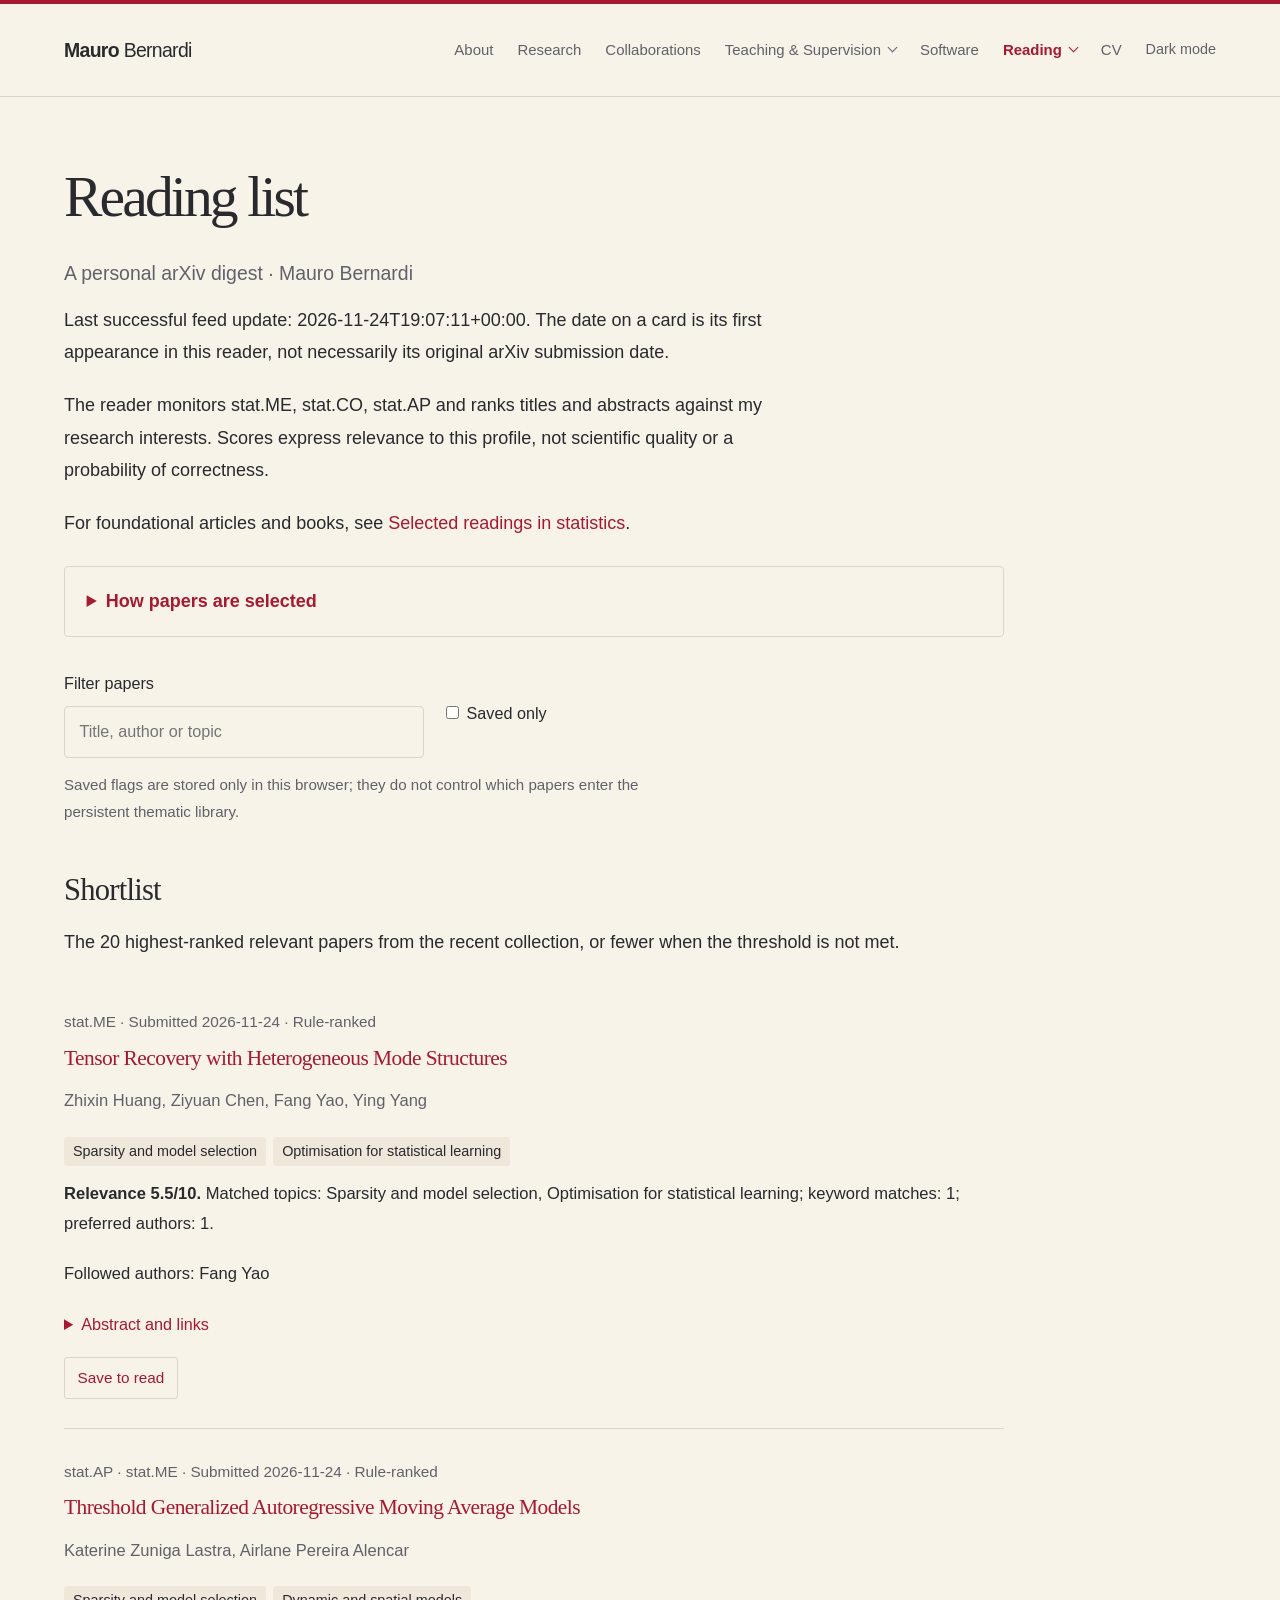
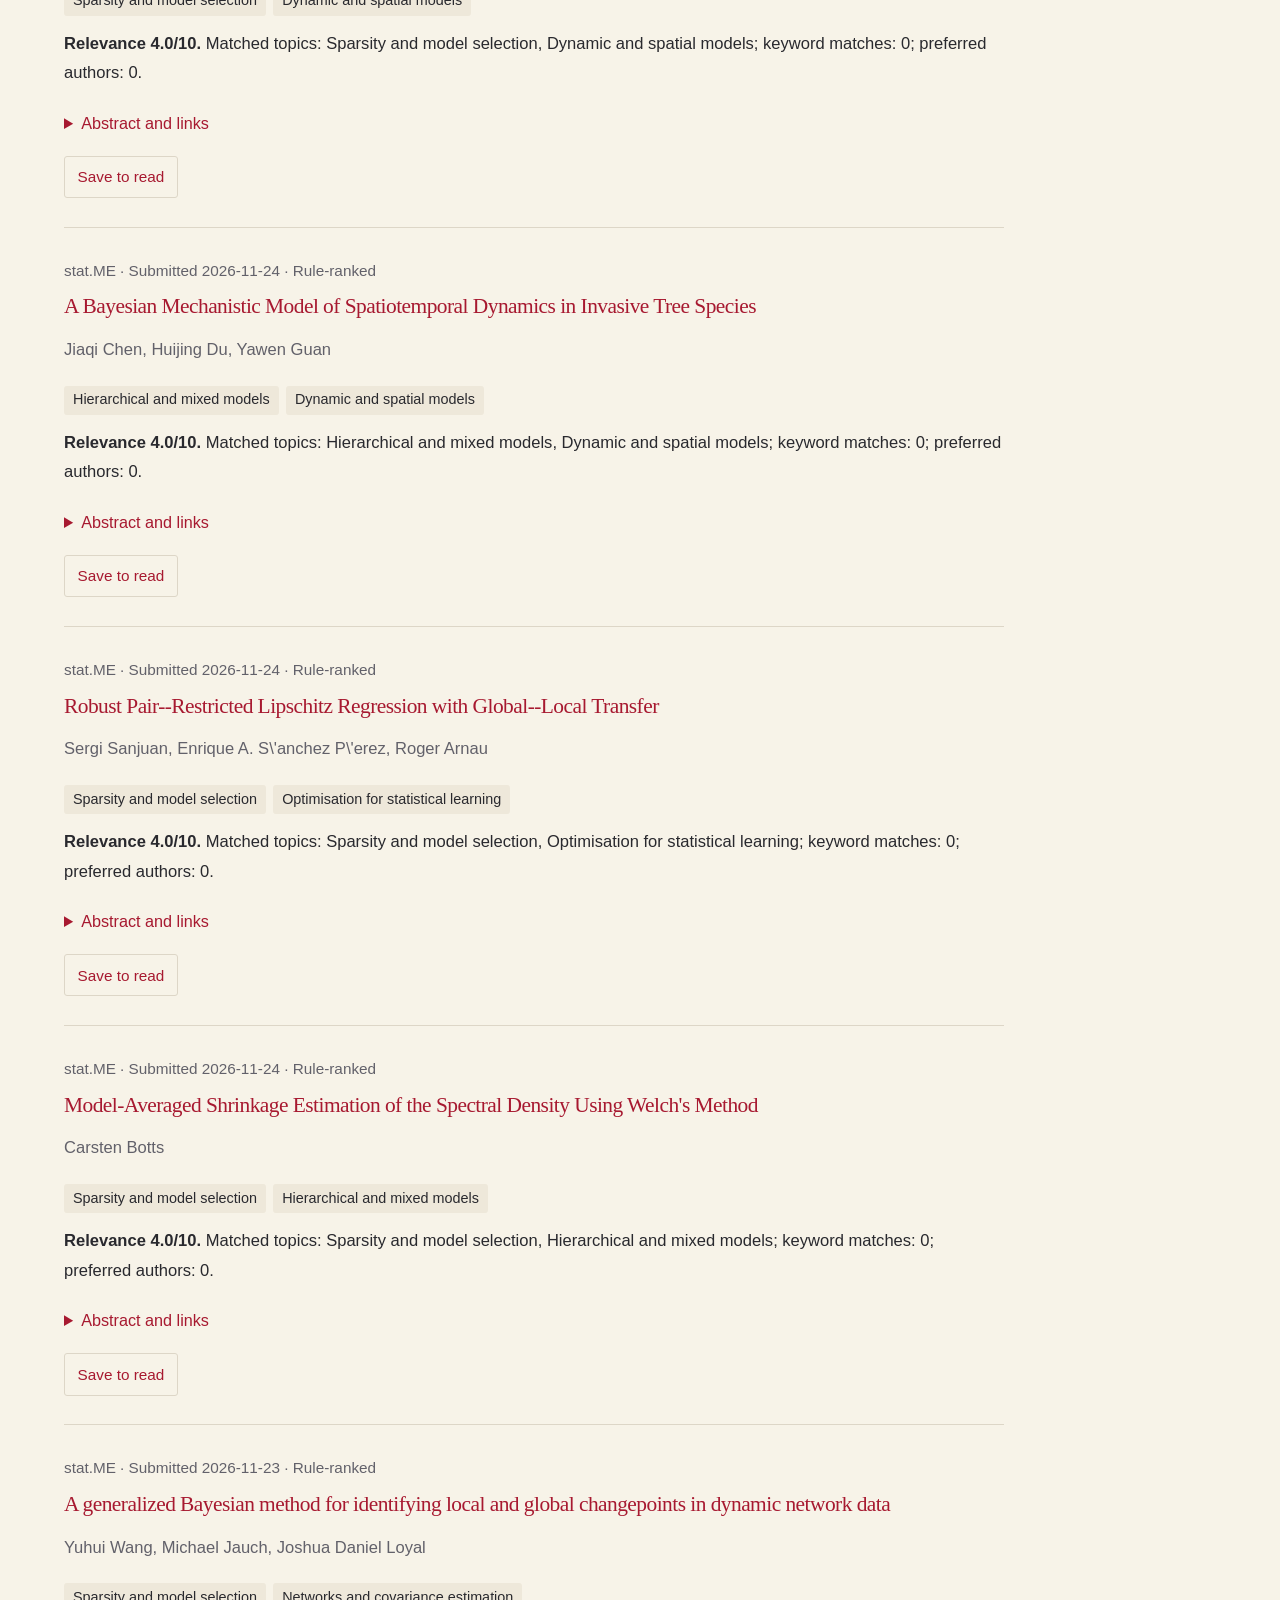
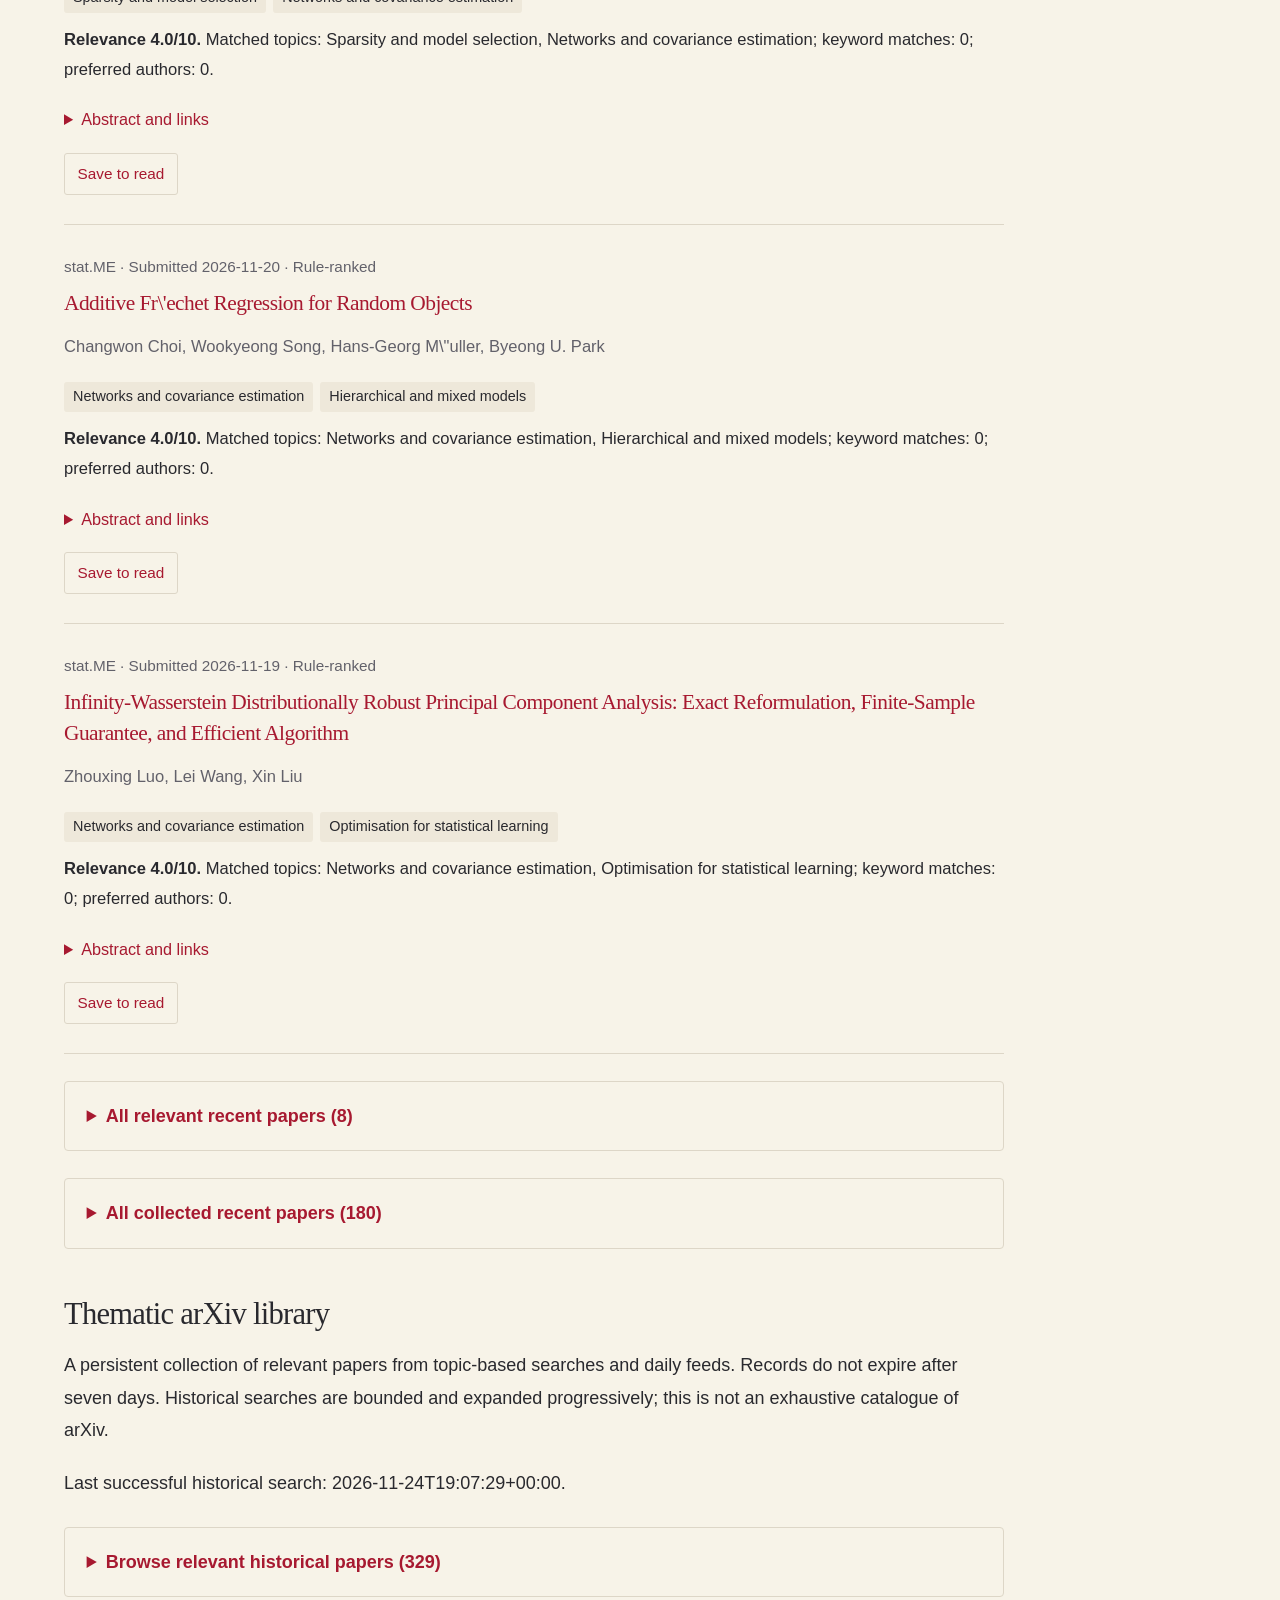
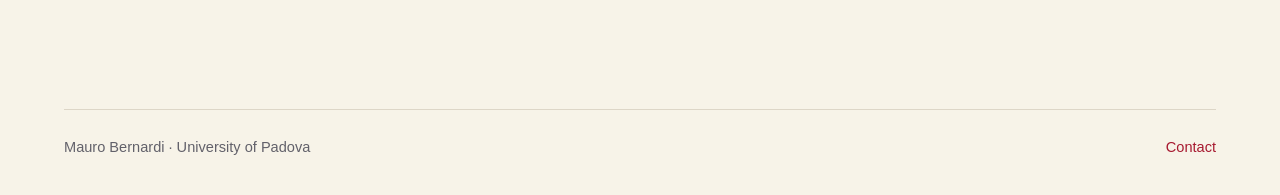
==== commit 64f9ce48: "Update arXiv reading list" ====
--- a/docs/reading-list.html
+++ b/docs/reading-list.html
@@ -1,2 +1,2 @@
 <!doctype html>
-<html lang="en"><head><meta charset="utf-8"><meta name="viewport" content="width=device-width,initial-scale=1"><title>Reading list · Mauro Bernardi</title><meta name="description" content="Mauro Bernardi, Associate Professor at the University of Padova. Research, publications, teaching and statistical software."><meta property="og:title" content="Mauro Bernardi"><meta property="og:type" content="website"><link rel="icon" href="assets/favicon.svg" type="image/svg+xml"><link rel="stylesheet" href="assets/style.css"><script src="assets/site.js" defer></script><link rel="stylesheet" href="assets/reader.css"><script src="assets/reader.js" defer></script></head><body><a class="skip" href="#main">Skip to content</a><header class="site-header"><div class="nav-wrap"><a class="brand" href="index.html"><strong>Mauro</strong> Bernardi</a><button class="menu-toggle" type="button" aria-controls="navigation" aria-expanded="false">Menu</button><nav class="nav-links" id="navigation" aria-label="Main navigation"><a href="index.html">About</a><a href="research.html">Research</a><a href="collaborations.html">Collaborations</a><details class="nav-group"><summary>Teaching &amp; Supervision</summary><div class="nav-submenu"><a href="teaching.html">Teaching</a><a href="students.html">Students &amp; Supervision</a><a href="thesis-topics.html">Thesis opportunities</a></div></details><a href="software.html">Software</a><details class="nav-group active"><summary>Reading</summary><div class="nav-submenu"><a href="selected-readings.html">Selected readings in statistics</a><a href="reading-list.html" aria-current="page">Reading list</a></div></details><a href="cv.html">CV</a><button class="theme-toggle" type="button" aria-pressed="false">Dark mode</button></nav></div></header><main class="container" id="main"><div class="page-copy"><h1>Reading list</h1><p class="subtitle">A personal arXiv digest · Mauro Bernardi</p><p>Last successful feed update: 2026-11-23T19:30:46+00:00. The date on a card is its first appearance in this reader, not necessarily its original arXiv submission date.</p><p>The reader monitors stat.ME, stat.CO, stat.AP and ranks titles and abstracts against my research interests. Scores express relevance to this profile, not scientific quality or a probability of correctness.</p><p>For foundational articles and books, see <a href="selected-readings.html">Selected readings in statistics</a>.</p><details class="reader-profile"><summary>How papers are selected</summary><p>This reading list reflects my interests in quantile and distributional regression, variational inference and Bayesian computation, sparsity and model selection, functional data analysis, statistical networks, high-dimensional covariance estimation, hierarchical and dynamic models, and optimisation methods such as ADMM, MM and gradient-based algorithms.</p><p>Papers are ranked by matching their titles and abstracts to these themes. Contributions by the authors listed below receive an additional relevance signal, but authorship is neither a requirement for inclusion nor a measure of scientific quality.</p><h3>Authors followed</h3><p>Roger Koenker, Victor Chernozhukov, Xuming He, Cristian Castiglione, Nicolas Bianco, Daniele Bianchi, Antonio Canale, Marco Stefanucci, Monia Lupparelli, Alberto Roverato, Manuela Cattelan, Claudio Busatto, Lea Petrella, Roberto Casarin, Luca Maestrini, Matt Wand, James Ramsay, Piotr Kokoszka, Jane-Ling Wang, Fang Yao, Håvard Rue, Leonhard Held, Simon Wood, David Blei, David Dunson, Andrew Gelman, Sylvia Frühwirth-Schnatter, Arnaud Doucet, Nicolas Chopin, Christian Robert, Robert Tibshirani, Ryan Tibshirani, Trevor Hastie, Bradley Efron, Peter Bühlmann, Martin Wainwright, Emmanuel Candès, Kenneth Lange, Stephen Boyd, Lieven Vandenberghe, Neal Parikh, Dimitri Bertsekas, Yurii Nesterov, Amir Beck.</p><h3>From collection to selection</h3><p>The shortlist presents up to 20 recent papers with a relevance score of at least 4.0/10. All relevant recent papers are available separately, while the complete recent collection also includes papers below this threshold. Recent records remain available for 7 days from their first collection.</p><p>The thematic library retains relevant papers beyond this window and grows through topic-based historical searches. Its coverage is bounded by the search queries and is not exhaustive of arXiv. Scores indicate relevance to my interests, rather than scientific quality; each paper identifies the ranking method used.</p></details><div class="reader-controls"><label>Filter papers <input id="paper-search" type="search" placeholder="Title, author or topic"></label><label><input id="saved-only" type="checkbox"> Saved only</label></div><p id="save-status" role="status"></p><section aria-labelledby="shortlist"><h2 id="shortlist">Shortlist</h2><p>The 20 highest-ranked relevant papers from the recent collection, or fewer when the threshold is not met.</p><article class="paper" data-paper-id="2611.26955"><div class="paper-meta">stat.ME · Submitted 2026-11-23 · Rule-ranked</div><h2><a href="https://arxiv.org/abs/2611.26955">A generalized Bayesian method for identifying local and global changepoints in dynamic network data</a></h2><p class="paper-authors">Yuhui Wang, Michael Jauch, Joshua Daniel Loyal</p><div class="paper-tags"><span class="paper-tag">Sparsity and model selection</span><span class="paper-tag">Networks and covariance estimation</span></div><p><strong>Relevance 4.0/10.</strong> Matched topics: Sparsity and model selection, Networks and covariance estimation; keyword matches: 0; preferred authors: 0.</p><details><summary>Abstract and links</summary><p>We introduce a generalized Bayesian approach to multiple changepoint analysis in dynamic network data based on a multinomial log loss function and a prior distribution that imposes low-rank structure and sparsity on the model parameters. The method can detect local and global changes in network structure by incorporating information from both the full adjacency matrices and network summary statistics. Moreover, the proposed method is agnostic to the true data-generating process. From the generalized posterior distribution, we can make simultaneous inferences with meaningful uncertainty quantification about the locations of changepoints as well as deduce the network attributes and summary statistics that characterize them. For posterior simulation, we develop an efficient Gibbs sampler based on P\&#x27;olya-Gamma data augmentation with a computational cost that grows linearly with the number of observed edges in the dynamic network. Simulations across several benchmark network models show that the proposed method is often more accurate and flexible than competitors. We demonstrate the practical value of the method through applications to an email communication network and an international conflict network.</p><a href="https://arxiv.org/abs/2611.26955">arXiv abstract</a> · <a href="https://arxiv.org/pdf/2611.26955">PDF</a></details><button class="save-paper" type="button" aria-pressed="false">Save to read</button></article><article class="paper" data-paper-id="2611.26614"><div class="paper-meta">stat.ME · Submitted 2026-11-20 · Rule-ranked</div><h2><a href="https://arxiv.org/abs/2611.26614">Additive Fr\&#x27;echet Regression for Random Objects</a></h2><p class="paper-authors">Changwon Choi, Wookyeong Song, Hans-Georg M\&quot;uller, Byeong U. Park</p><div class="paper-tags"><span class="paper-tag">Networks and covariance estimation</span><span class="paper-tag">Hierarchical and mixed models</span></div><p><strong>Relevance 4.0/10.</strong> Matched topics: Networks and covariance estimation, Hierarchical and mixed models; keyword matches: 0; preferred authors: 0.</p><details><summary>Abstract and links</summary><p>Regression analysis for complex data taking values in a general metric space has gained increasing attention in recent years, particularly in the context of Fr\&#x27;echet regression with Euclidean predictors $\mathbb{X} \in \mathbb{R}^{p}$. However, local Fr\&#x27;echet regression, while more flexible than global Fr\&#x27;echet regression, suffers from the curse of dimensionality for the case of multivariate predictors. To address this issue while maintaining model flexibility, we introduce a framework of additive structured nonparametric regression when responses are situated in a general metric space. Overcoming the challenge of the lack of vector space structure in general metric spaces where the responses reside requires a novel approach that incorporates the additive structure via projection operators. This leads to a unified framework of additive regression for a wide range of response types, including one-dimensional distributions in Wasserstein space, network data represented by graph Laplacians and spherical data equipped with geodesic distances, among others. We establish pointwise and uniform consistency, including convergence rates, for the proposed additive Fr\&#x27;echet regression estimators, using smooth backfitting. The practical utility of this additive model is demonstrated through applications to brain connectivity network analysis using resting-state fMRI data and distributional physical activity data.</p><a href="https://arxiv.org/abs/2611.26614">arXiv abstract</a> · <a href="https://arxiv.org/pdf/2611.26614">PDF</a></details><button class="save-paper" type="button" aria-pressed="false">Save to read</button></article><article class="paper" data-paper-id="2611.23877"><div class="paper-meta">stat.ME · Submitted 2026-11-19 · Rule-ranked</div><h2><a href="https://arxiv.org/abs/2611.23877">Infinity-Wasserstein Distributionally Robust Principal Component Analysis: Exact Reformulation, Finite-Sample Guarantee, and Efficient Algorithm</a></h2><p class="paper-authors">Zhouxing Luo, Lei Wang, Xin Liu</p><div class="paper-tags"><span class="paper-tag">Networks and covariance estimation</span><span class="paper-tag">Optimisation for statistical learning</span></div><p><strong>Relevance 4.0/10.</strong> Matched topics: Networks and covariance estimation, Optimisation for statistical learning; keyword matches: 0; preferred authors: 0.</p><details><summary>Abstract and links</summary><p>Principal component analysis (PCA) is a fundamental and ubiquitous technique for dimension reduction and representation learning, yet its empirical formulation remains vulnerable to distributional uncertainty. While distributionally robust optimization (DRO) offers a natural remedy, existing order-2 Wasserstein models of PCA either preserve the nominal PCA subspace or lack an exact reformulation. This paper demonstrates how the infinity-Wasserstein distance can reconcile these two desirable properties. For the resulting DRO model of PCA, we derive an exact finite-dimensional reformulation and explicitly identify a worst-case distribution attaining the inner maximum. Crucially, the reformulated objective retains samplewise residual information beyond the empirical covariance matrix, revealing a mechanism through which distributional robustness can reshape the learned principal subspace. Under the mild assumption that the true distribution has a finite fourth moment, we further establish a uniform finite-sample performance guarantee for the proposed model. An iteratively reweighted majorization-minimization algorithm is also developed to solve the resulting nonconvex and nonsmooth optimization problem, with a rigorous analysis of its convergence properties. Numerical experiments substantiate the computational efficiency of the proposed algorithm and the practical effectiveness of the infinity-Wasserstein model in downstream applications.</p><a href="https://arxiv.org/abs/2611.23877">arXiv abstract</a> · <a href="https://arxiv.org/pdf/2611.23877">PDF</a></details><button class="save-paper" type="button" aria-pressed="false">Save to read</button></article></section><details class="reader-archive"><summary>All relevant recent papers (3)</summary><p>Every recent paper above the relevance threshold, including those in the shortlist.</p><article class="paper" data-paper-id="2611.26955"><div class="paper-meta">stat.ME · Submitted 2026-11-23 · Rule-ranked</div><h2><a href="https://arxiv.org/abs/2611.26955">A generalized Bayesian method for identifying local and global changepoints in dynamic network data</a></h2><p class="paper-authors">Yuhui Wang, Michael Jauch, Joshua Daniel Loyal</p><div class="paper-tags"><span class="paper-tag">Sparsity and model selection</span><span class="paper-tag">Networks and covariance estimation</span></div><p><strong>Relevance 4.0/10.</strong> Matched topics: Sparsity and model selection, Networks and covariance estimation; keyword matches: 0; preferred authors: 0.</p><details><summary>Abstract and links</summary><p>We introduce a generalized Bayesian approach to multiple changepoint analysis in dynamic network data based on a multinomial log loss function and a prior distribution that imposes low-rank structure and sparsity on the model parameters. The method can detect local and global changes in network structure by incorporating information from both the full adjacency matrices and network summary statistics. Moreover, the proposed method is agnostic to the true data-generating process. From the generalized posterior distribution, we can make simultaneous inferences with meaningful uncertainty quantification about the locations of changepoints as well as deduce the network attributes and summary statistics that characterize them. For posterior simulation, we develop an efficient Gibbs sampler based on P\&#x27;olya-Gamma data augmentation with a computational cost that grows linearly with the number of observed edges in the dynamic network. Simulations across several benchmark network models show that the proposed method is often more accurate and flexible than competitors. We demonstrate the practical value of the method through applications to an email communication network and an international conflict network.</p><a href="https://arxiv.org/abs/2611.26955">arXiv abstract</a> · <a href="https://arxiv.org/pdf/2611.26955">PDF</a></details><button class="save-paper" type="button" aria-pressed="false">Save to read</button></article><article class="paper" data-paper-id="2611.26614"><div class="paper-meta">stat.ME · Submitted 2026-11-20 · Rule-ranked</div><h2><a href="https://arxiv.org/abs/2611.26614">Additive Fr\&#x27;echet Regression for Random Objects</a></h2><p class="paper-authors">Changwon Choi, Wookyeong Song, Hans-Georg M\&quot;uller, Byeong U. Park</p><div class="paper-tags"><span class="paper-tag">Networks and covariance estimation</span><span class="paper-tag">Hierarchical and mixed models</span></div><p><strong>Relevance 4.0/10.</strong> Matched topics: Networks and covariance estimation, Hierarchical and mixed models; keyword matches: 0; preferred authors: 0.</p><details><summary>Abstract and links</summary><p>Regression analysis for complex data taking values in a general metric space has gained increasing attention in recent years, particularly in the context of Fr\&#x27;echet regression with Euclidean predictors $\mathbb{X} \in \mathbb{R}^{p}$. However, local Fr\&#x27;echet regression, while more flexible than global Fr\&#x27;echet regression, suffers from the curse of dimensionality for the case of multivariate predictors. To address this issue while maintaining model flexibility, we introduce a framework of additive structured nonparametric regression when responses are situated in a general metric space. Overcoming the challenge of the lack of vector space structure in general metric spaces where the responses reside requires a novel approach that incorporates the additive structure via projection operators. This leads to a unified framework of additive regression for a wide range of response types, including one-dimensional distributions in Wasserstein space, network data represented by graph Laplacians and spherical data equipped with geodesic distances, among others. We establish pointwise and uniform consistency, including convergence rates, for the proposed additive Fr\&#x27;echet regression estimators, using smooth backfitting. The practical utility of this additive model is demonstrated through applications to brain connectivity network analysis using resting-state fMRI data and distributional physical activity data.</p><a href="https://arxiv.org/abs/2611.26614">arXiv abstract</a> · <a href="https://arxiv.org/pdf/2611.26614">PDF</a></details><button class="save-paper" type="button" aria-pressed="false">Save to read</button></article><article class="paper" data-paper-id="2611.23877"><div class="paper-meta">stat.ME · Submitted 2026-11-19 · Rule-ranked</div><h2><a href="https://arxiv.org/abs/2611.23877">Infinity-Wasserstein Distributionally Robust Principal Component Analysis: Exact Reformulation, Finite-Sample Guarantee, and Efficient Algorithm</a></h2><p class="paper-authors">Zhouxing Luo, Lei Wang, Xin Liu</p><div class="paper-tags"><span class="paper-tag">Networks and covariance estimation</span><span class="paper-tag">Optimisation for statistical learning</span></div><p><strong>Relevance 4.0/10.</strong> Matched topics: Networks and covariance estimation, Optimisation for statistical learning; keyword matches: 0; preferred authors: 0.</p><details><summary>Abstract and links</summary><p>Principal component analysis (PCA) is a fundamental and ubiquitous technique for dimension reduction and representation learning, yet its empirical formulation remains vulnerable to distributional uncertainty. While distributionally robust optimization (DRO) offers a natural remedy, existing order-2 Wasserstein models of PCA either preserve the nominal PCA subspace or lack an exact reformulation. This paper demonstrates how the infinity-Wasserstein distance can reconcile these two desirable properties. For the resulting DRO model of PCA, we derive an exact finite-dimensional reformulation and explicitly identify a worst-case distribution attaining the inner maximum. Crucially, the reformulated objective retains samplewise residual information beyond the empirical covariance matrix, revealing a mechanism through which distributional robustness can reshape the learned principal subspace. Under the mild assumption that the true distribution has a finite fourth moment, we further establish a uniform finite-sample performance guarantee for the proposed model. An iteratively reweighted majorization-minimization algorithm is also developed to solve the resulting nonconvex and nonsmooth optimization problem, with a rigorous analysis of its convergence properties. Numerical experiments substantiate the computational efficiency of the proposed algorithm and the practical effectiveness of the infinity-Wasserstein model in downstream applications.</p><a href="https://arxiv.org/abs/2611.23877">arXiv abstract</a> · <a href="https://arxiv.org/pdf/2611.23877">PDF</a></details><button class="save-paper" type="button" aria-pressed="false">Save to read</button></article></details><details class="reader-archive"><summary>All collected recent papers (99)</summary><article class="paper" data-paper-id="2611.26955"><div class="paper-meta">stat.ME · Submitted 2026-11-23 · Rule-ranked</div><h2><a href="https://arxiv.org/abs/2611.26955">A generalized Bayesian method for identifying local and global changepoints in dynamic network data</a></h2><p class="paper-authors">Yuhui Wang, Michael Jauch, Joshua Daniel Loyal</p><div class="paper-tags"><span class="paper-tag">Sparsity and model selection</span><span class="paper-tag">Networks and covariance estimation</span></div><p><strong>Relevance 4.0/10.</strong> Matched topics: Sparsity and model selection, Networks and covariance estimation; keyword matches: 0; preferred authors: 0.</p><details><summary>Abstract and links</summary><p>We introduce a generalized Bayesian approach to multiple changepoint analysis in dynamic network data based on a multinomial log loss function and a prior distribution that imposes low-rank structure and sparsity on the model parameters. The method can detect local and global changes in network structure by incorporating information from both the full adjacency matrices and network summary statistics. Moreover, the proposed method is agnostic to the true data-generating process. From the generalized posterior distribution, we can make simultaneous inferences with meaningful uncertainty quantification about the locations of changepoints as well as deduce the network attributes and summary statistics that characterize them. For posterior simulation, we develop an efficient Gibbs sampler based on P\&#x27;olya-Gamma data augmentation with a computational cost that grows linearly with the number of observed edges in the dynamic network. Simulations across several benchmark network models show that the proposed method is often more accurate and flexible than competitors. We demonstrate the practical value of the method through applications to an email communication network and an international conflict network.</p><a href="https://arxiv.org/abs/2611.26955">arXiv abstract</a> · <a href="https://arxiv.org/pdf/2611.26955">PDF</a></details><button class="save-paper" type="button" aria-pressed="false">Save to read</button></article><article class="paper" data-paper-id="2611.26614"><div class="paper-meta">stat.ME · Submitted 2026-11-20 · Rule-ranked</div><h2><a href="https://arxiv.org/abs/2611.26614">Additive Fr\&#x27;echet Regression for Random Objects</a></h2><p class="paper-authors">Changwon Choi, Wookyeong Song, Hans-Georg M\&quot;uller, Byeong U. Park</p><div class="paper-tags"><span class="paper-tag">Networks and covariance estimation</span><span class="paper-tag">Hierarchical and mixed models</span></div><p><strong>Relevance 4.0/10.</strong> Matched topics: Networks and covariance estimation, Hierarchical and mixed models; keyword matches: 0; preferred authors: 0.</p><details><summary>Abstract and links</summary><p>Regression analysis for complex data taking values in a general metric space has gained increasing attention in recent years, particularly in the context of Fr\&#x27;echet regression with Euclidean predictors $\mathbb{X} \in \mathbb{R}^{p}$. However, local Fr\&#x27;echet regression, while more flexible than global Fr\&#x27;echet regression, suffers from the curse of dimensionality for the case of multivariate predictors. To address this issue while maintaining model flexibility, we introduce a framework of additive structured nonparametric regression when responses are situated in a general metric space. Overcoming the challenge of the lack of vector space structure in general metric spaces where the responses reside requires a novel approach that incorporates the additive structure via projection operators. This leads to a unified framework of additive regression for a wide range of response types, including one-dimensional distributions in Wasserstein space, network data represented by graph Laplacians and spherical data equipped with geodesic distances, among others. We establish pointwise and uniform consistency, including convergence rates, for the proposed additive Fr\&#x27;echet regression estimators, using smooth backfitting. The practical utility of this additive model is demonstrated through applications to brain connectivity network analysis using resting-state fMRI data and distributional physical activity data.</p><a href="https://arxiv.org/abs/2611.26614">arXiv abstract</a> · <a href="https://arxiv.org/pdf/2611.26614">PDF</a></details><button class="save-paper" type="button" aria-pressed="false">Save to read</button></article><article class="paper" data-paper-id="2611.23877"><div class="paper-meta">stat.ME · Submitted 2026-11-19 · Rule-ranked</div><h2><a href="https://arxiv.org/abs/2611.23877">Infinity-Wasserstein Distributionally Robust Principal Component Analysis: Exact Reformulation, Finite-Sample Guarantee, and Efficient Algorithm</a></h2><p class="paper-authors">Zhouxing Luo, Lei Wang, Xin Liu</p><div class="paper-tags"><span class="paper-tag">Networks and covariance estimation</span><span class="paper-tag">Optimisation for statistical learning</span></div><p><strong>Relevance 4.0/10.</strong> Matched topics: Networks and covariance estimation, Optimisation for statistical learning; keyword matches: 0; preferred authors: 0.</p><details><summary>Abstract and links</summary><p>Principal component analysis (PCA) is a fundamental and ubiquitous technique for dimension reduction and representation learning, yet its empirical formulation remains vulnerable to distributional uncertainty. While distributionally robust optimization (DRO) offers a natural remedy, existing order-2 Wasserstein models of PCA either preserve the nominal PCA subspace or lack an exact reformulation. This paper demonstrates how the infinity-Wasserstein distance can reconcile these two desirable properties. For the resulting DRO model of PCA, we derive an exact finite-dimensional reformulation and explicitly identify a worst-case distribution attaining the inner maximum. Crucially, the reformulated objective retains samplewise residual information beyond the empirical covariance matrix, revealing a mechanism through which distributional robustness can reshape the learned principal subspace. Under the mild assumption that the true distribution has a finite fourth moment, we further establish a uniform finite-sample performance guarantee for the proposed model. An iteratively reweighted majorization-minimization algorithm is also developed to solve the resulting nonconvex and nonsmooth optimization problem, with a rigorous analysis of its convergence properties. Numerical experiments substantiate the computational efficiency of the proposed algorithm and the practical effectiveness of the infinity-Wasserstein model in downstream applications.</p><a href="https://arxiv.org/abs/2611.23877">arXiv abstract</a> · <a href="https://arxiv.org/pdf/2611.23877">PDF</a></details><button class="save-paper" type="button" aria-pressed="false">Save to read</button></article><article class="paper" data-paper-id="2611.26838"><div class="paper-meta">stat.ME · Submitted 2026-11-23 · Rule-ranked</div><h2><a href="https://arxiv.org/abs/2611.26838">Hidden Semi-Markov Models for Fully Functional Time Series</a></h2><p class="paper-authors">Jake Hoover, Adam B Kashlak, Giseon Heo</p><div class="paper-tags"><span class="paper-tag">Dynamic and spatial models</span></div><p><strong>Relevance 2.5/10.</strong> Matched topics: Dynamic and spatial models; keyword matches: 1; preferred authors: 0.</p><details><summary>Abstract and links</summary><p>Functional time series have a wide range of practical applications to modeling complex datasets such as Electroencephalogram (EEG) and other biological signals. Often latent states are hidden within the data dictating how a system is behaving and changing over time. The Hidden Markov Model (HMM) is one common and highly applicable latent state space model where the hidden state sequence evolves as a Markov chain. While the HMM has had much success modeling discrete, multivariate, and fully functional time series, it is also restricted by the Markov property which causes hidden states to persist only at geometrically decaying rates. This work investigates the implementation of hidden semi-Markov models for modeling fully functional time series data. This allows for the hidden state sequence to persist in a given state for a data-driven sojourn time, which can be parametrized by a discrete distribution (e.g. negative binomial) or left non-parametric. For efficient fitting of such a model, the hidden semi-Markov chain is embedded into a larger state space Markov chain and classic methods like the Baum-Welch and Viterbi algorithms are applied. We furthermore consider functional time series in the general setting of Gaussian measures in locally convex topological vector spaces. This is applied to a time series of pediatric EEG signals collected via overnight polysomnography.</p><a href="https://arxiv.org/abs/2611.26838">arXiv abstract</a> · <a href="https://arxiv.org/pdf/2611.26838">PDF</a></details><button class="save-paper" type="button" aria-pressed="false">Save to read</button></article><article class="paper" data-paper-id="2611.26995"><div class="paper-meta">stat.AP · Submitted 2026-11-23 · Rule-ranked</div><h2><a href="https://arxiv.org/abs/2611.26995">Beware of complexity bias: A hindrance to conceptual model generalization and interpretability</a></h2><p class="paper-authors">Joseph Janssen, Yang Yang</p><div class="paper-tags"><span class="paper-tag">Sparsity and model selection</span><span class="paper-tag">Dynamic and spatial models</span></div><p><strong>Relevance 2.5/10.</strong> Matched topics: Sparsity and model selection, Dynamic and spatial models; keyword matches: 1; preferred authors: 0.</p><details><summary>Abstract and links</summary><p>In the field of rainfall-runoff modeling, lumped conceptual models have been shown to be powerful representations of catchment filtering functions. They demonstrate fairly strong predictive performance in gauged catchments and have the ability to learn important intermediate latent variables and flow paths which increases their value as interpretable models. During calibration, these conceptual models may fit streamflow just as well as deep learning models, however, their performance often sharply degrades after deployment, suggesting the presence of overfitting. We hypothesize that complexity (or flexibility) bias is one of the causes of such overfitting. Complexity bias can appear within conceptual models when the number of effective degrees of freedom is parameter or flow path dependent. Using a popular conceptual model and a series of synthetic datasets, we illustrate the presence of complexity bias and demonstrate its impact on model interpretability/parameter inference. Then, using real rainfall-runoff data from CAMELS-US, we investigate if overfitting can be reduced by adding regularization terms that prevent complexity bias from forming. Our results suggest that conceptual and hybrid modeling can be further improved if hydrologists become aware of this pervasive bias.</p><a href="https://arxiv.org/abs/2611.26995">arXiv abstract</a> · <a href="https://arxiv.org/pdf/2611.26995">PDF</a></details><button class="save-paper" type="button" aria-pressed="false">Save to read</button></article><article class="paper" data-paper-id="2611.27791"><div class="paper-meta">stat.AP · stat.ME · Submitted 2026-11-23 · Rule-ranked</div><h2><a href="https://arxiv.org/abs/2611.27791">Synthetic Surrogate Functional Regression (SSFR): A Robust Framework for Estimating Spatially Varying Covariate Effects in Surrogate-Augmented Neuroimaging</a></h2><p class="paper-authors">Guannan Wang, Yang Long, Shan Yu, Zhiling Gu, Lily Wang</p><div class="paper-tags"><span class="paper-tag">Functional data and local sparsity</span></div><p><strong>Relevance 2.5/10.</strong> Matched topics: Functional data and local sparsity; keyword matches: 1; preferred authors: 0.</p><details><summary>Abstract and links</summary><p>Relating demographic, clinical, and genetic covariates to high-dimensional imaging outcomes is a core problem in brain imaging, especially when the target modality is observed for only a subset of participants. Generative models can synthesize missing modalities from auxiliary data, but using synthetic images in regression requires care to ensure valid inference. We propose a two-stage Synthetic Surrogate Functional Regression (SSFR) framework for spatially varying covariate effects under partially observed imaging outcomes. By calibrating surrogate information against observed target images, SSFR improves efficiency while remaining robust to discrepancies between the surrogate and target regression functions. We establish consistency and the convergence rate of the estimator, and show that first-stage surrogate-model estimation error does not alter its asymptotic rate. We introduce a voxelwise surrogate explanatory measure $R^2(z)$, the fraction of residual target-image variation explained by a candidate surrogate; with the observation rate, it gives a principled criterion for surrogate screening and indicates the potential efficiency gain. We further develop a weighted bootstrap procedure for simultaneous confidence corridors (SCCs). As surrogate informativeness increases, SCC widths approach those obtained under complete observation, improving localization of significant effects that cannot be identified from the observed data alone. Simulations confirm accuracy and robustness under surrogate misspecification and with surrogates generated by image-to-image neural networks. Applied to spatially normalized PET images from ADNI, SSFR yields interpretable coefficient maps and uniformly narrower SCCs than an analysis using observed PET alone, enlarging the region over which age-related metabolic decline is simultaneously significant.</p><a href="https://arxiv.org/abs/2611.27791">arXiv abstract</a> · <a href="https://arxiv.org/pdf/2611.27791">PDF</a></details><button class="save-paper" type="button" aria-pressed="false">Save to read</button></article><article class="paper" data-paper-id="2611.26426"><div class="paper-meta">stat.CO · Submitted 2026-11-20 · Rule-ranked</div><h2><a href="https://arxiv.org/abs/2611.26426">Exact Bayesian layers via characteristic functions</a></h2><p class="paper-authors">William H. W. Thompson, Guillaume St-Onge, Laurent H\&#x27;ebert-Dufresne, Jean-Gabriel Young</p><div class="paper-tags"><span class="paper-tag">Variational inference and Bayesian computation</span></div><p><strong>Relevance 2.5/10.</strong> Matched topics: Variational inference and Bayesian computation; keyword matches: 1; preferred authors: 0.</p><details><summary>Abstract and links</summary><p>Bayesian neural networks provide principled uncertainty estimates, but training them with Monte Carlo sampling can be expensive. Sampling-free variational inference algorithms make training Bayesian neural networks feasible, but existing approaches assume a Gaussian output distribution, which can be inaccurate in applied problems. Here, we introduce CF-Prop, an uncertainty propagation method that uses characteristic functions to compute the exact output distribution of a Bayesian ReLU layer, without any sampling, even in non-Gaussian settings. Because CF-Prop propagates characteristic functions, the evidence lower bound---the objective of variational training---can be computed in closed form for a broad class of likelihoods, including the Gaussian, Poisson, and Gamma. This allows to implement an efficient resulting variational inference algorithm, CF-VI. On CIFAR-100, CF-VI achieves the lowest calibration error of any tested method, improving on the next best method by about 35%. On a heavy-tailed insurance claim dataset, CF-VI accurately captures tail uncertainty that is severely underestimated by both other sampling-free methods and Monte Carlo methods.</p><a href="https://arxiv.org/abs/2611.26426">arXiv abstract</a> · <a href="https://arxiv.org/pdf/2611.26426">PDF</a></details><button class="save-paper" type="button" aria-pressed="false">Save to read</button></article><article class="paper" data-paper-id="2611.23820"><div class="paper-meta">stat.AP · Submitted 2026-11-19 · Rule-ranked</div><h2><a href="https://arxiv.org/abs/2611.23820">Sensor Monitoring Towards Industry 4.0: Bridging Concepts on the $C_n$ Multivariate Control Chart</a></h2><p class="paper-authors">Diego C. Nascimento, Ana C. S. Batista, Francisco Louzada, Paulo H. Ferreira</p><div class="paper-tags"><span class="paper-tag">Sparsity and model selection</span></div><p><strong>Relevance 2.5/10.</strong> Matched topics: Sparsity and model selection; keyword matches: 1; preferred authors: 0.</p><details><summary>Abstract and links</summary><p>The main challenge in monitoring multiple sensors is the high dimensionality that a process can easily reach. From a decision-making perspective, converting these multivariate dynamics into an informative visualization is also not trivial. Statistical Process Control (SPC) techniques detect changes in quality characteristics, but they are difficult to apply beyond the normality (Gaussian) assumption. For instance, the most well-known SPC multivariate control chart is based on Hotelling&#x27;s $T^2$ statistic, which assumes that the process data follow a multivariate normal distribution (which rarely occurs in practice) and that the observations are serially independent. This study focuses on the multivariate case (dimension $d \geq 2$), regardless of the data dependence or marginal asymmetry. We propose a new control chart for change detection in copula-based multivariate processes, called the $C_n$-chart, which is based on a density level-set tolerance region built from a copula function, and we derive its run-length properties. The methodology also quantifies the (not necessarily linear) dependence among the variables. Two case studies are presented, one on water quality control and the other on monitoring brass-steel thermostats, complemented by a simulation study of run-length performance and computational cost. The results show that the proposed methodology captures both the association among variables and the anomalies, and that it accommodates variable selection through conditional (regression) modeling of the margins.</p><a href="https://arxiv.org/abs/2611.23820">arXiv abstract</a> · <a href="https://arxiv.org/pdf/2611.23820">PDF</a></details><button class="save-paper" type="button" aria-pressed="false">Save to read</button></article><article class="paper" data-paper-id="2611.24767"><div class="paper-meta">stat.AP · Submitted 2026-11-19 · Rule-ranked</div><h2><a href="https://arxiv.org/abs/2611.24767">Inferring Neural Activity Changes under Recording Uncertainty with Transformers and Variational Inference</a></h2><p class="paper-authors">Nilson Chapagain, Pooja Chapagain</p><div class="paper-tags"><span class="paper-tag">Variational inference and Bayesian computation</span></div><p><strong>Relevance 2.5/10.</strong> Matched topics: Variational inference and Bayesian computation; keyword matches: 1; preferred authors: 0.</p><details><summary>Abstract and links</summary><p>A difference in recorded firing rate across days may reflect a change in neuronal activity, missed spikes or recording a different neuron. We present a statistical approach that combines neuron tracking with Bayesian estimates of stationary mean recorded firing rates. Bounds under assumed differences in spike detection connect recorded rates to biological rate changes. We assess recording loss and uncertainty in rate changes in simulations, and count-model fit in recordings. We also compare two transformer estimators with Gaussian and flow variational inference under a shared temporal negative-binomial model. Flow variational inference agrees most closely with reference posteriors, while predictive performance varies across mice. Rate-change intervals contain true simulated changes less often than intended. In UnitMatch recordings from five mice, some inferred changes remain supported when spike detection is allowed to differ between days; others depend on equal detection. These interpretations require a correct neuron match. The approach identifies which inferred rate changes remain supported under specified recording assumptions and where uncertainty limits interpretation.</p><a href="https://arxiv.org/abs/2611.24767">arXiv abstract</a> · <a href="https://arxiv.org/pdf/2611.24767">PDF</a></details><button class="save-paper" type="button" aria-pressed="false">Save to read</button></article><article class="paper" data-paper-id="2611.24801"><div class="paper-meta">stat.AP · stat.CO · stat.ME · Submitted 2026-11-19 · Rule-ranked</div><h2><a href="https://arxiv.org/abs/2611.24801">Bayesian Computation of Copula-based Multivariate Models with an Application to Doping Detection</a></h2><p class="paper-authors">Emanuele Masillo, Eva Pigi Viltanioti, Nina Deliu, Brunero Liseo</p><div class="paper-tags"><span class="paper-tag">Variational inference and Bayesian computation</span></div><p><strong>Relevance 2.5/10.</strong> Matched topics: Variational inference and Bayesian computation; keyword matches: 1; preferred authors: 0.</p><details><summary>Abstract and links</summary><p>The Athlete Biological Passport (ABP) monitors athletes for doping by comparing their biomarker readings against personalized reference ranges. These are estimated via the Bayesian ADAPTIVE model, which analyzes biomarkers separately and ignores their dependence. Building on a recently proposed copula-based multivariate extension of ADAPTIVE, this paper focuses on its computational aspects, introducing a fully joint MCMC algorithm and comparing it with a two-step Bayesian IFM estimator. Simulations show the two procedures perform comparably under a correctly specified copula, but exhibit a genuine trade-off under misspecification: the Bayesian IFM protects marginal inference, while the joint MCMC yields better-calibrated dependence estimates and is markedly faster. The two approaches are tested on a dataset containing ABP profiles of elite athletes, provided by NADO Italia, and collected as part of the project {\it Enhancing the methodological framework for doping detection: from univariate to multivariate testing analysis on Athlete Biological Passport profiles}. Both approaches achieve consistent classification performance, providing anti-doping organizations with two concrete inferential routes for adopting a multivariate ADAPTIVE model, along with guidance on the trade-offs between them.</p><a href="https://arxiv.org/abs/2611.24801">arXiv abstract</a> · <a href="https://arxiv.org/pdf/2611.24801">PDF</a></details><button class="save-paper" type="button" aria-pressed="false">Save to read</button></article><article class="paper" data-paper-id="2611.24929"><div class="paper-meta">stat.ME · Submitted 2026-11-19 · Rule-ranked</div><h2><a href="https://arxiv.org/abs/2611.24929">Improving External Prediction in New Clusters with Mixed-Effects Models: Implications for Multicenter Studies</a></h2><p class="paper-authors">Jiawa Zhang, Hyungrok Do, Myeonggyun Lee</p><div class="paper-tags"><span class="paper-tag">Hierarchical and mixed models</span></div><p><strong>Relevance 2.5/10.</strong> Matched topics: Hierarchical and mixed models; keyword matches: 1; preferred authors: 0.</p><details><summary>Abstract and links</summary><p>Prediction models developed from multicenter data are often applied to new centers. A linear mixed model (LMM) captures between-center heterogeneity through random effects. However, a new center&#x27;s random effect is unknown, so the LMM predicts from fixed effects alone, as does a standard linear model (LM) that ignores clustering. The two models thus differ only in how fixed effects are estimated, and it is unclear whether the LMM predicts better. We decompose the prediction error in a new center into fixed-effect estimation error, between-center variation, and residual variation. Because the last two components are identical for both models, any LMM advantage must come from more precise fixed-effect estimates. In simulations across diverse designs and random-effect structures, the LMM generally achieved lower mean squared error than the LM. Relative gains increased with the number of predictors, between-center heterogeneity, and imbalance in center sizes, and decreased as training data grew. Modeling a random slope yielded additional gains that increased with between-center variation in the predictor effect. In a stress test using held-out eICU hospitals selected for strong outcome heterogeneity, a random-intercept LMM predicted ICU length of stay more accurately than an LM. These findings clarify the conditions under which mixed models can improve prediction in new centers and can inform model development for multicenter studies.</p><a href="https://arxiv.org/abs/2611.24929">arXiv abstract</a> · <a href="https://arxiv.org/pdf/2611.24929">PDF</a></details><button class="save-paper" type="button" aria-pressed="false">Save to read</button></article><article class="paper" data-paper-id="2611.26886"><div class="paper-meta">stat.CO · stat.ME · Submitted 2026-11-23 · Rule-ranked</div><h2><a href="https://arxiv.org/abs/2611.26886">Estimating contextual networks via Fisher-scoring surrogate likelihood</a></h2><p class="paper-authors">Myung Jin Lee, Fangzheng Xie</p><div class="paper-tags"><span class="paper-tag">Sparsity and model selection</span></div><p><strong>Relevance 2.0/10.</strong> Matched topics: Sparsity and model selection; keyword matches: 0; preferred authors: 0.</p><details><summary>Abstract and links</summary><p>When networks are accompanied by vertex-level covariates, effectively integrating and aligning the information underlying both data sources becomes a natural yet critical task. Current spectral approaches, despite their popularity, may yield suboptimal results and necessitate the specification of additional tuning parameters that are contingent upon unobservable signal-to-noise ratios. We propose a tuning-free, likelihood-based learning framework for estimating latent positions in contextual generalized random dot product graphs in the presence of high-dimensional vertex covariates with a low-rank structure. Our method constructs a smooth surrogate likelihood and implements a Fisher-scoring algorithm to iteratively estimate latent positions without introducing additional tuning parameters that depend on the network sparsity. We establish the consistency and asymptotic normality of the Fisher-scoring estimator. Application to real-world data further demonstrates the method&#x27;s practical utility, offering a principled and scalable alternative to spectral approaches for analyzing contextual networks in high-dimensional settings.</p><a href="https://arxiv.org/abs/2611.26886">arXiv abstract</a> · <a href="https://arxiv.org/pdf/2611.26886">PDF</a></details><button class="save-paper" type="button" aria-pressed="false">Save to read</button></article><article class="paper" data-paper-id="2611.26985"><div class="paper-meta">stat.CO · stat.ME · Submitted 2026-11-23 · Rule-ranked</div><h2><a href="https://arxiv.org/abs/2611.26985">Subspace Inference for Multilayer Latent Space Networks: Intrinsic Geometry and One-Step Estimator</a></h2><p class="paper-authors">Fangzheng Xie, Hsin-Hsiung Huang</p><div class="paper-tags"><span class="paper-tag">Networks and covariance estimation</span></div><p><strong>Relevance 2.0/10.</strong> Matched topics: Networks and covariance estimation; keyword matches: 0; preferred authors: 0.</p><details><summary>Abstract and links</summary><p>Multilayer networks on a common node set, such as brain connectomes of several animals with one layer per animal, often share a low-dimensional geometry but differ in how strongly each layer expresses it and in node activity. We study a multilayer latent space network model that combines an invariant subspace common to all layers with layer-specific interaction matrices and node-by-layer degree effects. By introducing the generalized Cayley transform of the invariant subspace, we characterize the intrinsic geometry of the model and obtain sharp convergence rates for the maximum likelihood estimator, asymptotic normality and Neyman orthogonality for vertex-level parameters, and asymptotic normality for the interaction matrices with a non-negligible bias. Plug-in estimates of the bias and covariance give debiased confidence regions and tests of equality between layers. We also propose an easy-to-implement one-step estimator that attains the same vertex-level limits. In a real-world mouse connectome dataset, the inbred strain that lacks a corpus callosum shows about twice the hemispheric segregation of the other three strains.</p><a href="https://arxiv.org/abs/2611.26985">arXiv abstract</a> · <a href="https://arxiv.org/pdf/2611.26985">PDF</a></details><button class="save-paper" type="button" aria-pressed="false">Save to read</button></article><article class="paper" data-paper-id="2611.27655"><div class="paper-meta">stat.AP · stat.ME · Submitted 2026-11-23 · Rule-ranked</div><h2><a href="https://arxiv.org/abs/2611.27655">Combining Past Experimental Data for Efficient Estimation: A Shrinkage Approach</a></h2><p class="paper-authors">Qianxi Zhang, Dae Woong Ham, Stefanus Jasin</p><div class="paper-tags"><span class="paper-tag">Sparsity and model selection</span></div><p><strong>Relevance 2.0/10.</strong> Matched topics: Sparsity and model selection; keyword matches: 0; preferred authors: 0.</p><details><summary>Abstract and links</summary><p>Firms routinely conduct randomized experiments, creating archives that could improve treatment-effect estimation in new experiments. However, past experiments evaluate related but different interventions, so their estimates may be biased for the current target. We study when and how borrowing from multiple auxiliary experiments can reduce the mean squared error (MSE) of a single treatment-effect estimate. In the oracle case, when biases and variances are known, borrowing from even one biased experiment strictly reduces MSE. In practice, we propose three shrinkage estimators and characterize their asymptotic MSE as the number of auxiliary experiments grows. Our analysis shows that average auxiliary bias and cross-study bias dispersion affect the relative performance of these estimators. As expected, smaller average bias magnitude generally improves performance. Surprisingly, bias dispersion can both benefit and harm our first estimator, the general plug-in estimator. On one hand, a more dispersed bias allows flexibility in cancelling the bias. On the other hand, the bias cancellation is imperfect as we only have an estimate of the bias, leading to overfitting. Motivated by this tradeoff, we propose a pooled plug-in estimator that restricts study-specific reweighting to limit this overfitting. However, both plug-in estimators can perform poorly when average bias is large. To address this, we develop a fixed-weight estimator with a hypothesis-testing gate that borrows only when the aggregate auxiliary mean is not significantly different from the target mean. Simulations illustrate the relative strengths of these estimators across bias environments and the relevance of the limiting analysis for finite collections of experiments. We also provide managerial guidance on which shrinkage estimator to use based on average bias and bias dispersion.</p><a href="https://arxiv.org/abs/2611.27655">arXiv abstract</a> · <a href="https://arxiv.org/pdf/2611.27655">PDF</a></details><button class="save-paper" type="button" aria-pressed="false">Save to read</button></article><article class="paper" data-paper-id="2611.27867"><div class="paper-meta">stat.ME · Submitted 2026-11-23 · Rule-ranked</div><h2><a href="https://arxiv.org/abs/2611.27867">Scalable Matrix-Free Algorithms for Variance Estimation of Survey-Weighted Survival Curves</a></h2><p class="paper-authors">Jingchen Liang</p><div class="paper-tags"><span class="paper-tag">Networks and covariance estimation</span></div><p><strong>Relevance 2.0/10.</strong> Matched topics: Networks and covariance estimation; keyword matches: 0; preferred authors: 0.</p><details><summary>Abstract and links</summary><p>Variance estimation for survey-weighted survival curves using existing statistical software can require substantial time and memory, particularly when the number of distinct event times is large. We developed two matrix-free algorithms that compute the conventional Taylor linearization variance estimator without constructing the full event-time covariance matrix: one accumulates individual-level linearization contributions, while the other directly updates aggregated contributions at the primary sampling unit (PSU) level. We evaluated numerical accuracy, runtime, and peak memory usage through an application to the National Health and Aging Trends Study (NHATS) and simulation experiments. Both approaches yielded survival and variance estimates identical to the R implementation. In the 7-year follow-up analysis of 7,608 NHATS participants with 2,879 deaths, computation time decreased from approximately 26 minutes to less than 3 seconds with the individual-level approach and less than 1 second with the PSU-level approach. Simulations with sample sizes of 1,000 to 10,000 showed similar results, with more pronounced computational advantages as sample size and the number of distinct event times increased. In more demanding settings, the existing implementation failed due to memory exhaustion, whereas both proposed approaches completed successfully. Matrix-free computation can improve the efficiency and scalability of design-based variance estimation while preserving numerical accuracy.</p><a href="https://arxiv.org/abs/2611.27867">arXiv abstract</a> · <a href="https://arxiv.org/pdf/2611.27867">PDF</a></details><button class="save-paper" type="button" aria-pressed="false">Save to read</button></article><article class="paper" data-paper-id="2611.25395"><div class="paper-meta">stat.ME · Submitted 2026-11-20 · Rule-ranked</div><h2><a href="https://arxiv.org/abs/2611.25395">Single-fit inference for the realized prediction error of a logistic model with many predictors</a></h2><p class="paper-authors">Seyoung Park, Eun Ryung Lee</p><div class="paper-tags"><span class="paper-tag">Sparsity and model selection</span></div><p><strong>Relevance 2.0/10.</strong> Matched topics: Sparsity and model selection; keyword matches: 0; preferred authors: 0.</p><details><summary>Abstract and links</summary><p>When independent validation data are unavailable, evaluating a fitted logistic model on new patients requires estimating prediction error and uncertainty. Evaluating the fit on training data is often optimistic. Bootstrap validation is widely used to correct this bias, but with many predictors, it can retain bias and yield unreliable confidence intervals. In this article, we study these limitations and develop single-fit estimation and inference without resampling. When the number of Gaussian predictors grows proportionally with sample size, we analyze unpenalized logistic models. We prove that standard bootstrap correction can have nonzero limiting bias even as the resample count grows and location-shifted intervals can have zero limiting coverage. Instead, we adjust the fitted scores to consistently estimate realized Brier and log losses. We account for common fitting and adjustment error to construct valid marginal intervals and joint regions. We also establish these single-fit estimation and inference guarantees for certain non-Gaussian designs in proportional dimensions. Under moderate dimension growth and possible misspecification with general predictors, we extend single-fit inference to ridge regularization and construct asymptotically valid confidence intervals for realized log loss. Simulations and analyses of hospital and diabetes datasets support our theory and demonstrate the effectiveness of the proposed methods.</p><a href="https://arxiv.org/abs/2611.25395">arXiv abstract</a> · <a href="https://arxiv.org/pdf/2611.25395">PDF</a></details><button class="save-paper" type="button" aria-pressed="false">Save to read</button></article><article class="paper" data-paper-id="2611.25668"><div class="paper-meta">stat.CO · Submitted 2026-11-20 · Rule-ranked</div><h2><a href="https://arxiv.org/abs/2611.25668">Norm-equation methods for structured group-penalized regression</a></h2><p class="paper-authors">Jiayi Yu, Baisuo Jin</p><div class="paper-tags"><span class="paper-tag">Sparsity and model selection</span></div><p><strong>Relevance 2.0/10.</strong> Matched topics: Sparsity and model selection; keyword matches: 0; preferred authors: 0.</p><details><summary>Abstract and links</summary><p>Group-penalized regression with correlated predictors requires block updates for which familiar group soft thresholding formulas are generally inapplicable. Although proximal-gradient methods can solve such updates directly, their computational cost depends on the penalty and the design. We develop a norm-equation framework for a Euclidean group penalty combined with a finite, closed, convex, positively homogeneous within-group penalty. Each nonzero block minimizer is characterized by a unique scalar root, evaluated through strongly convex inner problems without enumerating sparsity or fusion patterns. Valid inner subgradients provide computable bounds on the scalar function and the block Karush-Kuhn-Tucker (KKT) error. These bounds allow scalar-search decisions and acceptance of approximate updates without solving every inner problem to high accuracy. Accounting for gradient changes during a cyclic sweep then gives a computable global KKT bound. Combined with standard stochastic-score and restricted-curvature conditions, this bound leads to a regularization-scaled stopping rule under which approximate estimators retain the usual estimation and prediction rates. Experiments with sparse-group and fused sparse-group regression show that computational performance depends strongly on the inner solver, with coordinate-descent and dual implementations offering advantages over direct proximal methods in some highly correlated settings.</p><a href="https://arxiv.org/abs/2611.25668">arXiv abstract</a> · <a href="https://arxiv.org/pdf/2611.25668">PDF</a></details><button class="save-paper" type="button" aria-pressed="false">Save to read</button></article><article class="paper" data-paper-id="2611.25701"><div class="paper-meta">stat.ME · Submitted 2026-11-20 · Rule-ranked</div><h2><a href="https://arxiv.org/abs/2611.25701">A Unified Unfolding and Slide-Vector Model for Asymmetric Dissimilarities via Clustered Lasso</a></h2><p class="paper-authors">Ryohei Moriya, Kensuke Tanioka, Hiroshi Yadohisa</p><div class="paper-tags"><span class="paper-tag">Sparsity and model selection</span></div><p><strong>Relevance 2.0/10.</strong> Matched topics: Sparsity and model selection; keyword matches: 0; preferred authors: 0.</p><details><summary>Abstract and links</summary><p>Asymmetric multidimensional scaling (AMDS) methods represent asymmetric dissimilarity data in a low-dimensional space. Existing approaches include the highly flexible unfolding model and the parsimonious slide-vector model. However, a highly flexible model is not necessarily optimal for adequately representing asymmetric relationships, and a model with an intermediate level of complexity may be more effective. In this study, we propose a new AMDS model that integrates the unfolding and slide-vector models by incorporating a clustered Lasso penalty. By fusing similar slide vectors, the proposed method can represent intermediate model structures and adjust model complexity according to the observed data. In numerical simulations, we compared the proposed method with existing methods by varying the number of groups, the number of objects, and the number of dimensions. The results demonstrated that the proposed method achieved high estimation accuracy across various asymmetric structures. Furthermore, in an application to cola brand-switching data, the proposed method achieved the highest accuracy in reproducing asymmetric relationships among the three methods compared and yielded a lower stress value than the slide-vector model. These findings suggest that adaptively adjusting model complexity may be effective for representing asymmetric relationships more accurately.</p><a href="https://arxiv.org/abs/2611.25701">arXiv abstract</a> · <a href="https://arxiv.org/pdf/2611.25701">PDF</a></details><button class="save-paper" type="button" aria-pressed="false">Save to read</button></article><article class="paper" data-paper-id="2611.25864"><div class="paper-meta">stat.ME · Submitted 2026-11-20 · Rule-ranked</div><h2><a href="https://arxiv.org/abs/2611.25864">Inference in High-Dimensional Linear Mediation Models</a></h2><p class="paper-authors">Samriddha Lahiry, Rajarshi Mukherjee, Pragya Sur</p><div class="paper-tags"><span class="paper-tag">Sparsity and model selection</span></div><p><strong>Relevance 2.0/10.</strong> Matched topics: Sparsity and model selection; keyword matches: 0; preferred authors: 0.</p><details><summary>Abstract and links</summary><p>Mediation analysis plays an important role in psychology, epidemiology, and genomics. Al- though high-dimensional mediation has been studied extensively, existing inferential methods typically rely on sparsity assumptions that may be difficult to justify when many individually weak mediators collectively produce a substantial effect. We study inference for both the over- all indirect effect and the effect transmitted through an individual mediator in a proportional high-dimensional regime, where the number of mediators and the sample size grow at compa- rable rates, without imposing sparsity on the mediator effects. Standard debiasing procedures for high-dimensional inference commonly rely on design-covariance information or additional structural assumptions on precision-matrix directions. In mediation models, however, the full outcome-design covariance depends on unknown mediator-model coefficients, creating an addi- tional challenge when such information or structure is unavailable. To address this challenge, we introduce an approximate debiasing procedure based on partial ridge regression and show that the resulting estimator is asymptotically bias-corrected and Gaussian. We also develop a cross-fitted estimator with a smaller asymptotic variance than its sample-split counterpart. In addition, we construct consistent estimators of the limiting variances of both the sample-split and cross-fitted estimators. Together, these results provide feasible inferential procedures for global and pathwise mediation effects.</p><a href="https://arxiv.org/abs/2611.25864">arXiv abstract</a> · <a href="https://arxiv.org/pdf/2611.25864">PDF</a></details><button class="save-paper" type="button" aria-pressed="false">Save to read</button></article><article class="paper" data-paper-id="2611.26410"><div class="paper-meta">stat.ME · Submitted 2026-11-20 · Rule-ranked</div><h2><a href="https://arxiv.org/abs/2611.26410">Statistical Inference with Ill-Conditioned Random Weight Neural Network Sieves</a></h2><p class="paper-authors">Giovanni Ballarin, Lyudmila Grigoryeva, Lukas Gonon</p><div class="paper-tags"><span class="paper-tag">Networks and covariance estimation</span></div><p><strong>Relevance 2.0/10.</strong> Matched topics: Networks and covariance estimation; keyword matches: 0; preferred authors: 0.</p><details><summary>Abstract and links</summary><p>Random weight neural networks (RWNNs) are shallow networks whose hidden-layer parameters are randomly generated and then kept fixed, while only the output coefficients are estimated. Conditional on the sampled parameters, RWNN regression is a linear sieve problem with random approximation space. We show that such random sieves cannot remain uniformly well-conditioned as their dimension grows. For parametrized feature families satisfying polynomial covering and Lipschitz conditions, the eigenvalues of the population covariance matrix are proven to have polynomial upper bounds determined by the covering geometry of the parameter space, leading to a vanishing smallest eigenvalue. We develop approximation, estimation, and inference theory that explicitly treats the ill-conditioning. Under a $\beta$-H\&quot;older source condition, we obtain both faster-than-Monte-Carlo $L^2$ approximation rates and new $L^\infty$ approximation bounds based on stratified sampling. We then derive improved consistency guarantees for ridge-regularized least squares driven by ridge effective dimension, spectral, and leverage-based stability conditions. For inference, we establish asymptotic linearity and Gaussian limits for linear functional directions while allowing the smallest eigenvalue of the population covariance matrix to vanish. Nondegeneracy is directional: we characterize it with a ridge-normalized Rayleigh quotient and extend it to smooth functionals via Riesz representation. Consistency of ridge-adjusted variance estimators is proved, yielding feasible studentized inference. Numerical experiments illustrate the deterioration of random-feature conditioning and the finite-sample behavior of the resulting estimation and inference procedures.</p><a href="https://arxiv.org/abs/2611.26410">arXiv abstract</a> · <a href="https://arxiv.org/pdf/2611.26410">PDF</a></details><button class="save-paper" type="button" aria-pressed="false">Save to read</button></article><article class="paper" data-paper-id="2611.26490"><div class="paper-meta">stat.ME · Submitted 2026-11-20 · Rule-ranked</div><h2><a href="https://arxiv.org/abs/2611.26490">Spatiotemporal Risk-Based Hotspot Dynamics Assessment</a></h2><p class="paper-authors">Jos\&#x27;e M. Angulo, Ana E. Madrid</p><div class="paper-tags"><span class="paper-tag">Dynamic and spatial models</span></div><p><strong>Relevance 2.0/10.</strong> Matched topics: Dynamic and spatial models; keyword matches: 0; preferred authors: 0.</p><details><summary>Abstract and links</summary><p>Analysis of hotspots often constitutes the final objective in application studies oriented to spatiotemporal risk assessment, particularly for risk mapping and as a helpful instrument for decision making, in diverse fields such as Ecology, Epidemiology, Environmental Sciences, Security, among others. The most primary form, common in practice, consists in identifying and depicting the areas where the magnitude of interest exceeds a certain critical threshold level. In this work, we introduce a wider, more general concept of `hotspot&#x27;, associated with the extremal values of risk measures defined on different structural indicators of threshold exceedance sets, such as the exceedance area, the excess volume, etc. In particular, we propose a methodological approach based on empirical characterization of the indicator probability distributions from simulation conditional on the available observations, calculated at local resolution scales determined by sliding windows. Risk map generation is then supported by a proper conceptualization and formalization of a suitable family of risk conditional random fields (RCRFs), specified in terms of a set of input elements that can be viewed as flexible tuning parameters for practical implementation and application. For illustration, we consider an extension of a spatiotemporal diffusive blur-generated autoregressive model involving a dynamical spatial deformation. Evolutionary assessment of hotspots is then addressed under different scenarios, with reference to well-known quantile-based risk measures.</p><a href="https://arxiv.org/abs/2611.26490">arXiv abstract</a> · <a href="https://arxiv.org/pdf/2611.26490">PDF</a></details><button class="save-paper" type="button" aria-pressed="false">Save to read</button></article><article class="paper" data-paper-id="2611.26612"><div class="paper-meta">stat.AP · Submitted 2026-11-20 · Rule-ranked</div><h2><a href="https://arxiv.org/abs/2611.26612">BRUCE (Bayesian Rio Urban Climate Estimator): spatiotemporal interpolation of air temperature from heterogeneous sensor networks for operational heat monitoring</a></h2><p class="paper-authors">Ayrton Sena Gouveia, Rafael Santos de Oliveira, Lucas Menezes-Silva, Maira Alejandra Moreno Castillo, Felipe de Carvalho Vommaro Marincola, Jo\~ao Henrique de Ara\&#x27;ujo Morais, Val\&#x27;eria Saraceni, Gislani Mateus Oliveira Aguilar, Caroline Dias Ferreira, Oswaldo Gon\c{c}alves Cruz</p><div class="paper-tags"><span class="paper-tag">Dynamic and spatial models</span></div><p><strong>Relevance 2.0/10.</strong> Matched topics: Dynamic and spatial models; keyword matches: 0; preferred authors: 0.</p><details><summary>Abstract and links</summary><p>Accurate characterization of intra-urban temperature variability is essential for heat-health surveillance, yet official monitoring networks are too sparse to resolve fine-scale gradients, particularly in Global South cities. We present BRUCE, a Bayesian hierarchical spatiotemporal model, fitted with the Integrated Nested Laplace Approximation (INLA) and a Stochastic Partial Differential Equation (SPDE) spatial component, that fuses four heterogeneous temperature sources for Rio de Janeiro, Brazil: official weather stations, low-cost IoT sensors, citizen-science personal weather stations and ERA5-Land reanalysis. The model accounts for class- and station-specific measurement bias and estimates a continuous spatial field that evolves day to day through an autoregressive (AR1) structure. Fitted independently to nine monthly windows (January, June, November; 2023--2025), the elevation coefficient was significant in all windows and of consistent magnitude in eight ($-$1.08 to $-$1.38 \textdegree{}C per SD). In leave-region-out cross-validation against LCZ4r, accuracy was comparable (RMSE differences within station-level bootstrap uncertainty in all three windows), while BRUCE produced predictions at every held-out station, including those where LCZ4r is masked, and preserved finer-scale spatial structure than LCZ4r&#x27;s discrete zone classification. Applied to 241 primary care territories, BRUCE&#x27;s posterior exceedance probabilities allowed 96 to be classified with high confidence (model-based classifications), whereas a constant-width interval derived from LCZ4r cross-validation errors supported confident classification of none. The framework offers a statistically principled, operationally viable basis for intra-urban heat monitoring in data-heterogeneous settings.</p><a href="https://arxiv.org/abs/2611.26612">arXiv abstract</a> · <a href="https://arxiv.org/pdf/2611.26612">PDF</a></details><button class="save-paper" type="button" aria-pressed="false">Save to read</button></article><article class="paper" data-paper-id="2611.23467"><div class="paper-meta">stat.AP · stat.ME · Submitted 2026-11-19 · Rule-ranked</div><h2><a href="https://arxiv.org/abs/2611.23467">Laplace Bayesian transport maps for generative modeling of non-Gaussian climate fields</a></h2><p class="paper-authors">Jacob A. Johnson, Felix Jimenez, Matthias Katzfuss</p><div class="paper-tags"><span class="paper-tag">Variational inference and Bayesian computation</span></div><p><strong>Relevance 2.0/10.</strong> Matched topics: Variational inference and Bayesian computation; keyword matches: 0; preferred authors: 0.</p><details><summary>Abstract and links</summary><p>Transport maps provide a powerful framework for the generative modeling of complex, non-Gaussian spatial fields, such as those encountered in climate science. By mapping a complicated target distribution to a standard Gaussian reference distribution, they can serve as efficient stochastic surrogates. However, current Bayesian transport maps, which are modeled using autoregressive Gaussian processes, typically rely on empirical Bayes estimates that ignore hyperparameter uncertainty. Here, we contrast this point-estimate approach with a fully Bayesian model that provides posterior uncertainty quantification in transport map hyperparameters. To avoid the high cost of Markov chain Monte Carlo (MCMC), we also propose a Laplace approximation to the hyperparameter posteriors, which can be computed at negligible additional computational cost relative to empirical Bayes. We provide numerical evidence and a real-data climate application demonstrating that these Laplace approximations can accurately capture most posterior summaries at a fraction of the cost of MCMC, while maintaining good predictive properties. Thus, our approach offers a scalable, uncertainty-aware framework for the generative modeling of non-Gaussian climate fields.</p><a href="https://arxiv.org/abs/2611.23467">arXiv abstract</a> · <a href="https://arxiv.org/pdf/2611.23467">PDF</a></details><button class="save-paper" type="button" aria-pressed="false">Save to read</button></article><article class="paper" data-paper-id="2611.23671"><div class="paper-meta">stat.CO · Submitted 2026-11-19 · Rule-ranked</div><h2><a href="https://arxiv.org/abs/2611.23671">A Free Lunch: Gradient Averaging Achieves Optimal Statistical Efficiency in Newton Sketch</a></h2><p class="paper-authors">Haoxuan Wang, Jianliang Ye, Sen Na</p><div class="paper-tags"><span class="paper-tag">Optimisation for statistical learning</span></div><p><strong>Relevance 2.0/10.</strong> Matched topics: Optimisation for statistical learning; keyword matches: 0; preferred authors: 0.</p><details><summary>Abstract and links</summary><p>We study statistical inference for online sketched Newton methods, in which each Newton system is approximately solved by an inner randomized sketching solver. Existing work reveals a computational--statistical trade-off: the sketching solver (and its accelerated variants) reduces the per-step cost of Newton methods from $O(d^3)$ to $O(d^2)$, but the randomness introduced by sketching also inflates the limiting covariance of both the last and the averaged Newton iterates. In this work, we address this trade-off via gradient averaging. We show that simply replacing the stochastic gradient with a moving average at each step can mitigate, and in some cases eliminate, the trade-off in Newton sketch. Importantly, gradient averaging requires no additional oracle evaluations and leaves the contraction bound of the inner sketching solver unchanged. In particular, we prove that the last sketched Newton iterate with gradient averaging attains a limiting covariance no larger than that without gradient averaging, while the averaged iterate even attains the minimax optimal limiting covariance, matching that of the exact Newton method. To our knowledge, this is the first analysis showing that randomness introduced to improve computational efficiency need not compromise statistical efficiency as long as proper gradient estimates are used. The key analytical challenge is that gradient averaging destroys the crucial martingale difference structure underlying central limit theorem arguments. We overcome this challenge by analyzing the coupled two-timescale recursions governing the iterate and the gradient estimator. Numerical experiments on linear and logistic regression support our theoretical covariance comparisons.</p><a href="https://arxiv.org/abs/2611.23671">arXiv abstract</a> · <a href="https://arxiv.org/pdf/2611.23671">PDF</a></details><button class="save-paper" type="button" aria-pressed="false">Save to read</button></article><article class="paper" data-paper-id="2611.23951"><div class="paper-meta">stat.CO · stat.ME · Submitted 2026-11-19 · Rule-ranked</div><h2><a href="https://arxiv.org/abs/2611.23951">WAIVES: Weak-form Asymptotically-unbiased Instrumental-Variable Estimation for SDEs</a></h2><p class="paper-authors">Hamza Ruzayqat, David M. Bortz, Vanja Duki\&#x27;c</p><div class="paper-tags"><span class="paper-tag">Dynamic and spatial models</span></div><p><strong>Relevance 2.0/10.</strong> Matched topics: Dynamic and spatial models; keyword matches: 0; preferred authors: 0.</p><details><summary>Abstract and links</summary><p>Weak-form methods have transformed inference for deterministic dynamical systems. By integrating the governing equations against smooth, compactly supported test functions, they trade noise-amplifying differentiation for noise-attenuating integration, yielding fast and robust estimates. Extending this idea to stochastic differential equations (SDEs) has proven harder, and a consistent single-trajectory formulation has remained out of reach. Applied naively in the time domain, the weak form makes the regressors and the errors functionals of the same noise, creating endogeneity that leaves weak-form least squares biased and inconsistent. We resolve it with instrumental variables, a classical idea from econometrics. Weak-form integrals over nearby disjoint time windows prove to be valid instruments, correlated with the regressors yet uncorrelated with the error, restoring consistency and asymptotic normality. The resulting generalized-method-of-moments estimator, WAIVES (Weak-form Asymptotically-unbiased Instrumental-Variable Estimation for SDEs), requires only a linear solve, with no likelihood evaluations, filtering, or simulation. It is therefore an order of magnitude faster than exact-likelihood methods where those exist, and it applies unchanged where they do not, with standard errors and calibrated confidence intervals supplied by the moment conditions. It also separates measurement noise from the intrinsic randomness of the dynamics. Across nine example systems, spanning linear, bistable, chaotic, excitable, state-dependent-diffusion, non-polynomial, hypoelliptic, and high-dimensional regimes (up to 120 dimensions), WAIVES recovers nonlinear drift and diffusion with negligible bias and near-nominal interval coverage. We close with two real-data illustrations: a 167-year North Atlantic sea-surface-temperature record and an optical-tweezer calibration.</p><a href="https://arxiv.org/abs/2611.23951">arXiv abstract</a> · <a href="https://arxiv.org/pdf/2611.23951">PDF</a></details><button class="save-paper" type="button" aria-pressed="false">Save to read</button></article><article class="paper" data-paper-id="2611.24335"><div class="paper-meta">stat.AP · Submitted 2026-11-19 · Rule-ranked</div><h2><a href="https://arxiv.org/abs/2611.24335">Global sensitivity analysis of transient regimes in non-Newtonian dam-break flows applied in rheometry</a></h2><p class="paper-authors">Yuri Taglieri S\&#x27;ao, Jo\~ao Batista Pereira, Geraldo de Freitas Maciel</p><div class="paper-tags"><span class="paper-tag">Dynamic and spatial models</span></div><p><strong>Relevance 2.0/10.</strong> Matched topics: Dynamic and spatial models; keyword matches: 0; preferred authors: 0.</p><details><summary>Abstract and links</summary><p>Non-Newtonian dam-break flows are a classical problem with numerous engineering applications. These flows are particularly important in alternative rheometry, where they are used to rapidly and affordably estimate rheological properties, such as in the slump test and Bostwick consistometer test. However, the lifting dynamics of the containing obstacle introduce inertial effects that can compromise the accurate estimation of these properties. These effects are influenced by the lifting velocity, the fluid&#x27;s viscosity, and the initial geometry of the sample. This study aims to quantify the influence of lifting velocity and to provide physical insights into how inertial effects influence the flow. A global sensitivity analysis (GSA) framework adapted for functional outputs (e.g., time series) is employed, using data generated from high-fidelity simulations with ANSYS Fluent. The GSA produces sensitivity curves that track the evolving importance of each input parameter over time. Three distinct flow regimes are identified, namely mobilization, transition and viscous regimes, each governed by different dominant factors. The first two regimes are significantly affected by the lifting velocity, revealing the influence of inertial effects, whereas the viscous regime is dominated by fluid rheology and shows a increasing importance of the yield stress. These results are contextualized in terms of traditional rheometry tests.</p><a href="https://arxiv.org/abs/2611.24335">arXiv abstract</a> · <a href="https://arxiv.org/pdf/2611.24335">PDF</a></details><button class="save-paper" type="button" aria-pressed="false">Save to read</button></article><article class="paper" data-paper-id="2611.24638"><div class="paper-meta">stat.ME · Submitted 2026-11-19 · Rule-ranked</div><h2><a href="https://arxiv.org/abs/2611.24638">A Generative Model for Higher-Order Network Dynamics</a></h2><p class="paper-authors">Valentina S\&#x27;anchez, Theodore Papamarkou, Gonzalo N\&#x27;apoles, \c{C}i\c{c}ek G\&quot;uven, Koen V. Haak</p><div class="paper-tags"><span class="paper-tag">Dynamic and spatial models</span></div><p><strong>Relevance 2.0/10.</strong> Matched topics: Dynamic and spatial models; keyword matches: 0; preferred authors: 0.</p><details><summary>Abstract and links</summary><p>Conventional network representations inferred from multivariate time series describe statistical relationships between pairs of components, even when the underlying dynamics involve group interactions that cannot be represented by pairwise interactions alone. Several multivariate information-theoretic measures have been proposed to characterise dependence beyond pairs. However, due to a lack of systems with known generating mechanisms, these measures have not been carefully validated or compared for empirical use. To address this, we here introduce a generative model of stochastic network dynamics with pairwise and higher-order interactions specified by the user. The higher-order interactions are represented by directed hyperedges, and the model provides a controlled benchmark for evaluating information-theoretic measures. Removing only the higher-order term gives a pairwise-only reference. The experiments test whether a measure detects changes induced by the higher-order term relative to this reference and recovers the participating nodes and their source-target roles. A separate experiment tests discrimination between a product coupling and a specified nonlinear pairwise control, with equal root-mean-square coupling magnitude under the pairwise-only reference. Several measures detected sufficiently strong higher-order interactions across the tested network topologies and coupling functions. In the separate discrimination experiment, the measures also separated the product coupling from the specified nonlinear pairwise control. Recovery, however, became harder as the number of candidate interactions grew. The framework therefore provides a testbed where the link between higher-order signatures and mechanisms can be tested, rather than assumed, before measures are applied to empirical data.</p><a href="https://arxiv.org/abs/2611.24638">arXiv abstract</a> · <a href="https://arxiv.org/pdf/2611.24638">PDF</a></details><button class="save-paper" type="button" aria-pressed="false">Save to read</button></article><article class="paper" data-paper-id="2611.24678"><div class="paper-meta">stat.ME · Submitted 2026-11-19 · Rule-ranked</div><h2><a href="https://arxiv.org/abs/2611.24678">Scalable Non-Parametric Bayesian Inference of Free Energy Landscapes and Emission Functions from Observations</a></h2><p class="paper-authors">Eliane Briand, Helmut Grubm\&quot;uller</p><div class="paper-tags"><span class="paper-tag">Dynamic and spatial models</span></div><p><strong>Relevance 2.0/10.</strong> Matched topics: Dynamic and spatial models; keyword matches: 0; preferred authors: 0.</p><details><summary>Abstract and links</summary><p>Free-energy landscapes govern processes from protein conformational change to climate oscillations, but are typically observed only indirectly, through observables such as FRET intensity or optical-tweezer transmittance. Neither the landscape shape, nor the emission function mapping latent state to signal, is usually known, and distinct states may produce the same signal. We therefore infer landscape and emission function jointly and non-parametrically, using the exact non-linear Bayesian filtering likelihood, to fully use the information contained in observable trajectories that are often noisy, scarce and costly to acquire. A novel parallel-in-time algorithm makes this tractable: it is up to 27 times faster than sequential filtering on one GPU, scales near-ideally across GPUs, and, given enough resources, has runtime independent of trajectory length. We demonstrate the method on a single-protein optical tweezer recording, where distinct conformations produce the same signal, and beyond biology on the El Nino-Southern Oscillation and financial market volatility.</p><a href="https://arxiv.org/abs/2611.24678">arXiv abstract</a> · <a href="https://arxiv.org/pdf/2611.24678">PDF</a></details><button class="save-paper" type="button" aria-pressed="false">Save to read</button></article><article class="paper" data-paper-id="2611.26848"><div class="paper-meta">stat.CO · Submitted 2026-11-23 · Rule-ranked</div><h2><a href="https://arxiv.org/abs/2611.26848">Revisiting Generalized Median Estimators: Exact Bitwise Computation and Gray Code Acceleration</a></h2><p class="paper-authors">Robin Nunkesser</p><div class="paper-tags"></div><p><strong>Relevance 0/10.</strong> Matched topics: none; keyword matches: 0; preferred authors: 0.</p><details><summary>Abstract and links</summary><p>Generalized median estimators evaluate the median of a symmetric kernel over all $M = \binom{n}{k}$ subsets of size $k$. Exhaustive evaluation was considered impractical even for $n = 29, k = 5$ ($M = 118,755$), prompting stochastic subsampling (Wilde and Grimshaw, 2013). We show that this barrier is computational, not combinatorial: storing all subsets requires $\Theta(kM)$ space, whereas stateful enumeration uses $\mathcal{O}(k)$ auxiliary state and retains only $M$ kernel values. We combine two exhaustive traversals with three-way Quickselect and a deterministic median-of-medians fallback, giving worst-case $\mathcal{O}(M)$ selection. Gosper&#x27;s successor takes $\mathcal{O}(k)$ kernel work per subset for $n &lt; w$; a Revolving Door Gray code changes one element out and one in, enabling $\mathcal{O}(1)$ kernel updates between recalibrations and $\mathcal{O}(M + kM/P)$ total time. We derive floating-point error bounds for the location ($h_1$) and mean-centered sample variance ($h_2$) kernels and their resulting median. For $n = 29, k = 5$, our ANSI C implementation evaluates all $118,755$ subsets in $0.74$ ms and $0.71$ ms, respectively. A direct C sweep places the crossover with partial lexicographic unranking at approximately $18,000$-$23,000$ subsets ($15\%$-$19\%$ of $M$), below the $32,160$-$45,420$ subsets required by Wilde and Grimshaw&#x27;s sequential approximation at $\epsilon = 0.01$.</p><a href="https://arxiv.org/abs/2611.26848">arXiv abstract</a> · <a href="https://arxiv.org/pdf/2611.26848">PDF</a></details><button class="save-paper" type="button" aria-pressed="false">Save to read</button></article><article class="paper" data-paper-id="2611.26852"><div class="paper-meta">stat.CO · Submitted 2026-11-23 · Rule-ranked</div><h2><a href="https://arxiv.org/abs/2611.26852">Exact Online $Q_n$ Estimation: Exploiting Sliding-Window Rank Invariance</a></h2><p class="paper-authors">Robin Nunkesser</p><div class="paper-tags"></div><p><strong>Relevance 0/10.</strong> Matched topics: none; keyword matches: 0; preferred authors: 0.</p><details><summary>Abstract and links</summary><p>The $Q_n$ scale estimator (Rousseeuw and Croux, 1993) combines a 50% finite-sample breakdown point with high Gaussian efficiency, but its computation requires selecting an order statistic among the $\binom{n}{2}$ pairwise distances. We study exact online $Q_n$ computation in a sliding window by exploiting temporal rank coherence between consecutive windows. Formalizing the multiset decomposition of surviving pairwise distances in terms of strict and weak rank counts, we derive a tie-exact dual-rank update that verifies whether the previous unscaled estimate remains valid in $\mathcal{O}(\log n)$ comparisons while maintaining the sorted window in $\mathcal{O}(n)$ time. When the target rank shifts by $m$ positions, a localized row-heap procedure initialized via a monotonic two-pointer frontier scan extracts the new exact order statistic in $\mathcal{O}(n + m\log n)$ comparisons without materializing the difference matrix, complemented by a hybrid fallback that executes frontier-guided implicit matrix selection in $\mathcal{O}(n\log n)$ time for larger rank shifts. On deterministic multi-regime stress streams, our implementation matches the offline batch reference. In repeated same-platform benchmarks on a synthetic Gaussian stream, our implementation achieves median internal throughputs from 2,220,000 updates/s ($n=25$) and 1,140,000 updates/s ($n=51$) to 127,000 updates/s ($n=201$), outperforming both the exact FQN baseline ($2.5\times$ to $6.4\times$) and the approximate AFQN sketch ($1.3\times$ to $2.7\times$) across all tested window sizes.</p><a href="https://arxiv.org/abs/2611.26852">arXiv abstract</a> · <a href="https://arxiv.org/pdf/2611.26852">PDF</a></details><button class="save-paper" type="button" aria-pressed="false">Save to read</button></article><article class="paper" data-paper-id="2611.26891"><div class="paper-meta">stat.ME · Submitted 2026-11-23 · Rule-ranked</div><h2><a href="https://arxiv.org/abs/2611.26891">Estimating conditional means under missingness-not-at-random with incomplete auxiliary variables</a></h2><p class="paper-authors">Maya B. Mathur, Shaun Seaman, Willi Zhang, Sean McGrath, Ilya Shpitser</p><div class="paper-tags"></div><p><strong>Relevance 0/10.</strong> Matched topics: none; keyword matches: 0; preferred authors: 0.</p><details><summary>Abstract and links</summary><p>Estimators assuming missingness at random (MAR) can fail under missingness not at random (MNAR). Introducing complete auxiliary variables sometimes restores MAR by breaking dependence between analysis variables and missingness. However, if the auxiliaries are themselves incomplete, MAR typically remains violated. We derive necessary and sufficient, weaker-than-MAR conditions under which the MAR functional $\mu_{\rm MAR}$ for a conditional mean $E[Y \mid X]$ is correct. We also propose an alternative identifying functional for $E[Y \mid X]$, called $\mu_{\rm MIA}$ for &quot;Marginalization over Incomplete Auxiliaries&quot;, along with sufficient conditions for $\mu_{\rm MIA}$ to be correct. For MNAR distributions in which all missingness patterns can occur and certain context-specific independences do not occur, there are two straightforward cases where $\mu_{\rm MIA}$ is correct for a strict superset of the MNAR distributions for which $\mu_{\rm MAR}$ is correct: (1) $X$ is complete and $Y$ is incomplete; or (2) all auxiliary variables are incomplete. In case (1), $\mu_{\rm MAR}$ is always incorrect, barring knife-edge cases. Determining whether either case holds requires no knowledge of the MNAR mechanism. We propose estimators of $\mu_{\rm MIA}$, including g-computation and doubly robust estimators. Our R package miapack implements a semiparametric iterated-conditional-expectations estimator. We illustrate with real data and present simulations comparing estimators of $\mu_{\rm MIA}$ and $\mu_{\rm MAR}$.</p><a href="https://arxiv.org/abs/2611.26891">arXiv abstract</a> · <a href="https://arxiv.org/pdf/2611.26891">PDF</a></details><button class="save-paper" type="button" aria-pressed="false">Save to read</button></article><article class="paper" data-paper-id="2611.26927"><div class="paper-meta">stat.AP · stat.ME · Submitted 2026-11-23 · Rule-ranked</div><h2><a href="https://arxiv.org/abs/2611.26927">Uncovering Multimorbidity Patterns Through a Novel Randomized Clustering Algorithm</a></h2><p class="paper-authors">Ali Jafari, Hari Balasubramanian</p><div class="paper-tags"></div><p><strong>Relevance 0/10.</strong> Matched topics: none; keyword matches: 0; preferred authors: 0.</p><details><summary>Abstract and links</summary><p>Patients with several chronic conditions rarely share the same combination: in four years of the nationally representative Medical Expenditure Panel Survey (MEPS), we find 32,789 distinct combinations of two to seven conditions, and over 90% of those involving four or more occur in a single patient. Methods that search for common combinations discard most of this heterogeneity. We present the Randomized Length Sequential Clustering Algorithm (RLSCA), which links diseases by lift, a pairwise association measure counted only above a user-set support threshold. A mixed-integer program repeatedly selects and removes the group of conditions with the greatest internal lift, up to a random size; 100 iterations yield a database of clusters scored by size, rediscovery frequency, and body systems spanned. In MEPS 2019, stratified by age and sex, RLSCA recovers known groupings at a high threshold, such as diabetes with lipid disorders and hypertension, and at a lower threshold returns clusters of up to eight conditions spanning five body systems. Frequent itemset mining, at its lowest feasible support, finds no set above five conditions; hierarchical clustering cannot control cluster size. With a clinical large language model, the database could suggest which further conditions a patient is at risk of.</p><a href="https://arxiv.org/abs/2611.26927">arXiv abstract</a> · <a href="https://arxiv.org/pdf/2611.26927">PDF</a></details><button class="save-paper" type="button" aria-pressed="false">Save to read</button></article><article class="paper" data-paper-id="2611.26938"><div class="paper-meta">stat.ME · Submitted 2026-11-23 · Rule-ranked</div><h2><a href="https://arxiv.org/abs/2611.26938">MG-EDA: Maturity-Gated Skew-Normal Estimation of Distribution Algorithms</a></h2><p class="paper-authors">Jun Zhang, Tong Qian, Hua Ding, Weijie Yu, Zhi-Hui Zhan</p><div class="paper-tags"></div><p><strong>Relevance 0/10.</strong> Matched topics: none; keyword matches: 0; preferred authors: 0.</p><details><summary>Abstract and links</summary><p>Gaussian estimation of distribution algorithms shrink their variance on slopes and stall far from the optimum. This paper equips the corrections that act along the direction of movement -- a mean shift, an elongation of the covariance along the path and a skewness -- with the rule they lack: a calibrated gate, driven by a maturity statistic of the population, decides whether, how strongly and for how long each correction acts, and when the gate is closed the algorithm is exactly the estimation of multivariate normal algorithm (EMNA). The statistic is a cumulative path of whitened mean shifts with an inverse-Wishart correction, whose expectation is one under a null model without systematic movement and whose quantiles give thresholds with known false-alarm rate. It gates the three corrections as three rank-one terms of one matrix sampling equation, the skewness being carried by a skew-normal sampler that preserves the estimated mean and covariance; all vanish at maturity. We call the resulting algorithm the maturity-gated EDA (MG-EDA). A full factorial study on a training set of black-box optimization benchmarking (BBOB) functions separates the parameters: variance scaling is the prerequisite, the mean shift needs a feedback correction removing the injected shift from the statistic, the elongation turns the variance loss on a slope into a gain, and the skewness substitutes for the mean shift rather than complementing it. On held-out instances MG-EDA with the first- and second-order corrections is significantly better than the skewness-only predecessor and than EMNA with variance scaling, ties with EMNA with anticipated mean shift, and trails the adapted maximum-likelihood Gaussian model (AMaLGaM) in 20 dimensions.</p><a href="https://arxiv.org/abs/2611.26938">arXiv abstract</a> · <a href="https://arxiv.org/pdf/2611.26938">PDF</a></details><button class="save-paper" type="button" aria-pressed="false">Save to read</button></article><article class="paper" data-paper-id="2611.27052"><div class="paper-meta">stat.CO · Submitted 2026-11-23 · Rule-ranked</div><h2><a href="https://arxiv.org/abs/2611.27052">graphMTP: An R Shiny Interface for Graphical Multiple Testing and Interim Monitoring</a></h2><p class="paper-authors">Valerie Le, MengYang Yi, Philip He</p><div class="paper-tags"></div><p><strong>Relevance 0/10.</strong> Matched topics: none; keyword matches: 0; preferred authors: 0.</p><details><summary>Abstract and links</summary><p>Graphical multiple testing procedures provide a framework for controlling the family-wise error rate across endpoints, treatment comparisons, and patient populations in confirmatory clinical trials. Interim monitoring requires analysts to track changing local significance levels together with hypothesis-specific testing schedules. We present graphMTP, an R application built with shiny, for constructing hypothesis graphs, specifying per-hypothesis group-sequential plans, and inspecting alpha recycling. The application uses TrialSimulator for graph updates, gsDesign for spending profiles, and rpact for boundary calculations. It records the local levels, boundaries, and decisions used for each submitted test and exports designs and histories as JSON files. Worked examples cover fixed-design reallocation, fixed-sequence gatekeeping, delayed activation, and retesting a previously monitored recipient of alpha. Replication code checks graph updates, normal crossing probabilities, and saved-session replay. Sequential tests use a prespecified information schedule and reconstruct the complete local boundary family at the current allocation, including after recycling. Historical event records retain the boundaries actually used. An installable package and standalone sources accompany the article.</p><a href="https://arxiv.org/abs/2611.27052">arXiv abstract</a> · <a href="https://arxiv.org/pdf/2611.27052">PDF</a></details><button class="save-paper" type="button" aria-pressed="false">Save to read</button></article><article class="paper" data-paper-id="2611.27186"><div class="paper-meta">stat.ME · Submitted 2026-11-23 · Rule-ranked</div><h2><a href="https://arxiv.org/abs/2611.27186">What Does Matching a Human Intervention Effect Establish? Benchmark Checks for LLM Simulations</a></h2><p class="paper-authors">Tengfei Shao, Asma Rezaei, Ali Reza Kamali</p><div class="paper-tags"></div><p><strong>Relevance 0/10.</strong> Matched topics: none; keyword matches: 0; preferred authors: 0.</p><details><summary>Abstract and links</summary><p>LLM simulations are validated by equivalence with human effects, yet a zero reference passes whenever the human 90 percent interval lies inside the margin, as the human benchmark shows before simulation. When the zero reference fails, planned precision gives independent simulations the margin up to which passing is a 5 percent test of response. In an exploratory 70-experiment reanalysis, 72 percent of GPT-4&#x27;s $\pm$0.20 SD passes were zero-reference passes; GPT-4 passed 16 contrasts the zero reference failed (1.58 expected without response). In a preregistered audit, Claude Sonnet 5.5 passed three intention targets, all zero-reference passes, and the registered belief-gradient control; norm beliefs changed 0.065 SD against humans&#x27; 0.351 (zero-reference check added after unblinding; norm beliefs emphasized after inspection). Registered tests detected no overestimation; average-effect intervals excluded overestimation above 0.08 SD. A group audit&#x27;s precision floor is 1.33 facts against a 2.9-fact effect. Report the zero-reference threshold beside every equivalence decision.</p><a href="https://arxiv.org/abs/2611.27186">arXiv abstract</a> · <a href="https://arxiv.org/pdf/2611.27186">PDF</a></details><button class="save-paper" type="button" aria-pressed="false">Save to read</button></article><article class="paper" data-paper-id="2611.27237"><div class="paper-meta">stat.CO · Submitted 2026-11-23 · Rule-ranked</div><h2><a href="https://arxiv.org/abs/2611.27237">Parareal Approximation of Stochastic $L^2$-Boosting</a></h2><p class="paper-authors">Duc-Quang Bui</p><div class="paper-tags"></div><p><strong>Relevance 0/10.</strong> Matched topics: none; keyword matches: 0; preferred authors: 0.</p><details><summary>Abstract and links</summary><p>We study Parareal approximations of stochastic \(L^2\)-boosting, reusing the learner draws of the sequential algorithm in the fine propagators. We establish mean-square error bounds whose order improves with each correction, characterize the limiting distributions of normalized errors, including non-Gaussian components and the effects of coarse discretization, and derive sufficient conditions for preserving the statistical limit laws and validation-based stopping behavior of the sequential algorithm. Numerical experiments with sample-dependent coordinate and nonlinear residual-fitting learners examine the predicted convergence rates and limiting distributions, while computational benchmarks assess the efficiency of the method relative to sequential implementations.</p><a href="https://arxiv.org/abs/2611.27237">arXiv abstract</a> · <a href="https://arxiv.org/pdf/2611.27237">PDF</a></details><button class="save-paper" type="button" aria-pressed="false">Save to read</button></article><article class="paper" data-paper-id="2611.27246"><div class="paper-meta">stat.AP · Submitted 2026-11-23 · Rule-ranked</div><h2><a href="https://arxiv.org/abs/2611.27246">MSRyzen: An Agentic Platform for Unified Proteomics Analysis and Evidence-Centric Visualization</a></h2><p class="paper-authors">Yucheng Liao, Jubao Cheng, Zexu Xiao, Tao Yi, Jiaxiang Ding, Weijie Zhang</p><div class="paper-tags"></div><p><strong>Relevance 0/10.</strong> Matched topics: none; keyword matches: 0; preferred authors: 0.</p><details><summary>Abstract and links</summary><p>Mass spectrometry (MS)-based proteomics is essential for comprehensive protein characterization, yet it relies on multistep computational workflows that typically demand tedious manual parameter tuning and complex software integration. Here, we present MSRyzen, an agent-driven framework that provides automated parameter optimization and extensible tool integration across bottom-up and top-down proteomics workflows. MSRyzen translates natural-language prompts into directed acyclic workflow graphs, optimizes analytical parameters guided by quantitative metrics and user-defined objectives, and incorporates new third-party software through standardized callable interfaces. Across four public top-down datasets, automated parameter optimization increased proteoform identifications by 3.6% to 15.8% compared to default settings at a 1% false discovery rate. To ensure transparent data interpretation, an interactive visualization interface coordinates identification metrics with peak-level spectral evidence and sequence coverage. Integrating adaptive tuning with multi-tiered spectral inspection, MSRyzen delivers an end-to-end, fully automated framework, dramatically reducing the operational barrier to modern mass spectrometry data analysis.</p><a href="https://arxiv.org/abs/2611.27246">arXiv abstract</a> · <a href="https://arxiv.org/pdf/2611.27246">PDF</a></details><button class="save-paper" type="button" aria-pressed="false">Save to read</button></article><article class="paper" data-paper-id="2611.27315"><div class="paper-meta">stat.ME · Submitted 2026-11-23 · Rule-ranked</div><h2><a href="https://arxiv.org/abs/2611.27315">Smoothed Conformal Testing with Small Calibration Sets</a></h2><p class="paper-authors">Mingzhou Deng, Yan Fu</p><div class="paper-tags"></div><p><strong>Relevance 0/10.</strong> Matched topics: none; keyword matches: 0; preferred authors: 0.</p><details><summary>Abstract and links</summary><p>A small calibration sample restricts split conformal $p$-values to a coarse rank grid. Randomization removes this discretization, but its effect depends on both the smoothing interval and the allocation of auxiliary random variables. Independent tie-block randomization is exactly valid under null exchangeability. When calibration and null scores are jointly exchangeable conditional on the alternative scores, we prove positive regression dependence and hence Benjamini--Hochberg false discovery rate control, including for atomic score distributions. Smoothing over calibration-dependent rank cells agrees with tie-block randomization when calibration scores are distinct and no test score ties a calibration score, but can fail marginal validity with atoms. Assigning sorted random draws according to score order can invalidate even a single null $p$-value. An exact two-test example violates the usual $\pi_0\alpha$ bound, and simulations with continuous scores exhibit false discovery rates above the nominal level $\alpha$. Finally, conditional moment identities and normal-model illustrations show that removing the rank grid does not remove calibration uncertainty. Randomization can produce additional discoveries, including when ordinary conformal testing cannot reject at all, but it does not generally substitute for a larger calibration sample.</p><a href="https://arxiv.org/abs/2611.27315">arXiv abstract</a> · <a href="https://arxiv.org/pdf/2611.27315">PDF</a></details><button class="save-paper" type="button" aria-pressed="false">Save to read</button></article><article class="paper" data-paper-id="2611.27399"><div class="paper-meta">stat.ME · Submitted 2026-11-23 · Rule-ranked</div><h2><a href="https://arxiv.org/abs/2611.27399">Adaptive Redescending Regression with $q$-Polynomial Losses</a></h2><p class="paper-authors">Maoxuan Miao, Shurong Zheng, You-Gan Wang, Jiming Jiang</p><div class="paper-tags"></div><p><strong>Relevance 0/10.</strong> Matched topics: none; keyword matches: 0; preferred authors: 0.</p><details><summary>Abstract and links</summary><p>We introduce a family of smooth $q$-polynomial losses for robust joint regression--scale estimation. The family contains the Cauchy loss at $q=1$ and converges pointwise to the squared loss as $q$ increases. For every finite $q$, its regression score is bounded and redescending, while its scale score is bounded and permits explicit analysis of scale existence. We formulate simultaneous estimation through a surrogate likelihood with a common scale calibration $\kappa=1/2$ and select $q$ by maximizing the normalized surrogate likelihood over a finite candidate set. We investigate existence, large-sample behaviour, and the robustness implications of the loss family and discuss how optional modification of the scale score, for example by taking $\kappa=q/2$, can increase the threshold against scale explosion. This breakdown-oriented adjustment is distinct from the baseline estimator and requires its own joint breakdown analysis. An MM-type algorithm provides a practical implementation. Numerical investigations assess the resulting robustness--efficiency trade-off under different tail regimes.</p><a href="https://arxiv.org/abs/2611.27399">arXiv abstract</a> · <a href="https://arxiv.org/pdf/2611.27399">PDF</a></details><button class="save-paper" type="button" aria-pressed="false">Save to read</button></article><article class="paper" data-paper-id="2611.27664"><div class="paper-meta">stat.ME · Submitted 2026-11-23 · Rule-ranked</div><h2><a href="https://arxiv.org/abs/2611.27664">Deep conditional distribution estimation via nonparametric exponential tilt models</a></h2><p class="paper-authors">Junjun Lang, Yukun Liu, Jing Qin</p><div class="paper-tags"></div><p><strong>Relevance 0/10.</strong> Matched topics: none; keyword matches: 0; preferred authors: 0.</p><details><summary>Abstract and links</summary><p>Estimating the conditional distribution of a response $Y$ given covariates $X$ is a fundamental problem in statistics, underlying prediction, feature estimation, and dependence assessment. We propose a unified nonparametric representation of the conditional density, a nonparametric exponential tilt model, in which the dependence between $Y$ and $X$ is captured by an interaction function $\phi(x,y)$ while both baseline densities are left unspecified. We establish identifiability and develop a nonparametric likelihood method that profiles out the baselines by empirical likelihood, with non-asymptotic error bounds under general sieve conditions. Because the profile likelihood admits no closed-form or readily tractable population counterpart, standard empirical process arguments do not apply; we therefore establish a new exponential tail bound for the supremum of a canonical U-process under a uniform entropy condition, a result we show to be new to the U-process literature and of independent interest, with a largely self-contained proof. The framework unifies several inferential tasks: mutual density ratio and mutual information estimation; a general theory for conditional features, including means, quantiles and distribution functions, without separate smoothness assumptions on the individual conditional feature functions; and a finite-sample valid permutation test of independence. Under deep neural network sieves, the convergence rates depend on the intrinsic complexity of $\phi$ rather than the ambient dimension. Simulations demonstrate that the proposed method attains uniformly smaller estimation errors than existing conditional density and mutual density-ratio estimators, and delivers markedly higher power in independence testing when dependence is oscillatory or high-dimensional, while remaining comparable to established tests in standard settings.</p><a href="https://arxiv.org/abs/2611.27664">arXiv abstract</a> · <a href="https://arxiv.org/pdf/2611.27664">PDF</a></details><button class="save-paper" type="button" aria-pressed="false">Save to read</button></article><article class="paper" data-paper-id="2611.27668"><div class="paper-meta">stat.AP · Submitted 2026-11-23 · Rule-ranked</div><h2><a href="https://arxiv.org/abs/2611.27668">Statistical and Machine Learning Approaches for Estimating Visitation to Natural Spaces in the UK</a></h2><p class="paper-authors">Yueyue Chai, Elizabeth Galloway, Peter Challenor, Pippa Langford</p><div class="paper-tags"></div><p><strong>Relevance 0/10.</strong> Matched topics: none; keyword matches: 0; preferred authors: 0.</p><details><summary>Abstract and links</summary><p>Natural spaces support health and well-being, but increasing recreational use can put pressure on ecologically sensitive sites. Understanding when, where and why people visit is important for planning, site management and evaluating interventions. Building on work by the Office for National Statistics, we developed statistical and machine learning models to predict visitor numbers at points located in natural spaces. We trained on automated people counter data across a range of green and blue spaces in England and Wales and tested the models&#x27; ability to generalise to unseen counter locations. Our models offer a scalable approach for predicting visitor numbers in natural spaces, reducing reliance on surveys and physical counters.</p><a href="https://arxiv.org/abs/2611.27668">arXiv abstract</a> · <a href="https://arxiv.org/pdf/2611.27668">PDF</a></details><button class="save-paper" type="button" aria-pressed="false">Save to read</button></article><article class="paper" data-paper-id="2611.27714"><div class="paper-meta">stat.ME · Submitted 2026-11-23 · Rule-ranked</div><h2><a href="https://arxiv.org/abs/2611.27714">Efficient inference for fairness-constrained sequential decision policies</a></h2><p class="paper-authors">Yi-Hui Zhou</p><div class="paper-tags"></div><p><strong>Relevance 0/10.</strong> Matched topics: none; keyword matches: 0; preferred authors: 0.</p><details><summary>Abstract and links</summary><p>Adaptive decision systems in education and health choose interventions sequentially and are often required not to leave a protected group too far behind. We study the fairness-constrained optimal value: the largest population value attainable by a policy in a smooth parametric class subject to constraints that are smooth functions of group specific counterfactual functionals, such as value gaps, floors, max-min welfare and budgets. For multi-stage, non-Markov data under sequential ignorability, a sensitivity analysis of the Karush-Kuhn-Tucker system shows that this value is pathwise differentiable, with efficient influence function equal to the Lagrangian combination of the influence functions of the group values. The same analysis gives the influence functions of the optimal policy, the multiplier and the group values it delivers. A cross-fitted doubly robust estimator is efficient despite its data-dependent feasible set and yields confidence intervals for the constrained value and the price of fairness. When the constraint binds, any plug-in fair policy violates the population constraint, by a margin that vanishes as the sample grows, with probability tending to one half; tightening the estimated constraint by a one sided confidence margin certifies fairness at a small cost in value. Exact checks, simulations and a synthetic case study illustrate the theory.</p><a href="https://arxiv.org/abs/2611.27714">arXiv abstract</a> · <a href="https://arxiv.org/pdf/2611.27714">PDF</a></details><button class="save-paper" type="button" aria-pressed="false">Save to read</button></article><article class="paper" data-paper-id="2611.27794"><div class="paper-meta">stat.ME · Submitted 2026-11-23 · Rule-ranked</div><h2><a href="https://arxiv.org/abs/2611.27794">Energy-preserving Bayesian model reduction: closed-form structured posteriors and probabilistic stability certificates for quadratic operator inference</a></h2><p class="paper-authors">Jo\~ao Victor Galv\~ao da Mata, Mengwu Guo</p><div class="paper-tags"></div><p><strong>Relevance 0/10.</strong> Matched topics: none; keyword matches: 0; preferred authors: 0.</p><details><summary>Abstract and links</summary><p>Bayesian operator inference learns reduced-order models (ROMs) with polynomial structure from state data and returns a closed-form Gaussian posterior over the reduced operators. That posterior is unconstrained, so it gives positive probability to operators with unbounded dynamics, and current practice controls this only through finite-horizon simulation tests on a few samples. We show that energy preservation of the quadratic operator is a set of linear equality constraints, which can be imposed exactly inside the Bayesian formulation without losing the closed form. In particular, the constrained posterior follows from one Kalman-type update of the unconstrained one, and its samples are obtained exactly, by the same correction applied to unconstrained draws. Under this structure, global boundedness for all initial conditions and bounded inputs reduces to a linear matrix condition on the symmetric part of the linear operator. The simulation test is then replaced by a probabilistic stability certificate: the posterior probability that the ROM is globally bounded, estimated with exact confidence bounds; the posterior restricted to certified models is then sampled exactly by rejection. For energy-conserving systems, the linear part can be constrained to be skew-symmetric as well: every draw then grows at most linearly in time, and conserves energy exactly when unforced. On a forced viscous Burgers&#x27; equation, the Korteweg-de Vries equation and a two-dimensional viscous Burgers&#x27; equation, every sample of the constrained posterior integrates to a bounded trajectory, where up to all unconstrained draws diverge, and beyond the observation window the former is also the more accurate of the two.</p><a href="https://arxiv.org/abs/2611.27794">arXiv abstract</a> · <a href="https://arxiv.org/pdf/2611.27794">PDF</a></details><button class="save-paper" type="button" aria-pressed="false">Save to read</button></article><article class="paper" data-paper-id="2611.27886"><div class="paper-meta">stat.AP · Submitted 2026-11-23 · Rule-ranked</div><h2><a href="https://arxiv.org/abs/2611.27886">The Science and Mythology of Sports Rankings: Evaluating the methods, assumptions, and attributes used to rank NCAA teams</a></h2><p class="paper-authors">Lawrence Feldman</p><div class="paper-tags"></div><p><strong>Relevance 0/10.</strong> Matched topics: none; keyword matches: 0; preferred authors: 0.</p><details><summary>Abstract and links</summary><p>Selecting a sports-ranking system is not a purely mathematical decision. It also requires agreement about what the ranking should mean and what institutional purpose it should serve. This paper distinguishes four related but different tasks in sports ranking: prediction, retrospective evaluation, championship selection, and seeding; compares the governing philosophies of major ranking families; and identifies recurring errors in ranking debates. A descriptive comparison of nine NCAA Division I sport settings illustrates how schedule density, scoring environment, cross-conference connectivity, head-to-head meetings, and common-opponent availability vary from sport to sport. The central premise is that no ranking methodology is value-free. Every system reflects choices about evidence, competitive merit, and which tradeoffs are acceptable. The paper therefore offers a structured, multi-objective framework for evaluating ranking systems according to their intended purpose/goal rather than naming one universally superior method. Its principal contribution is to make the philosophical and institutional assumptions behind ranking decisions explicit, comparable, and testable.</p><a href="https://arxiv.org/abs/2611.27886">arXiv abstract</a> · <a href="https://arxiv.org/pdf/2611.27886">PDF</a></details><button class="save-paper" type="button" aria-pressed="false">Save to read</button></article><article class="paper" data-paper-id="2611.27893"><div class="paper-meta">stat.AP · Submitted 2026-11-23 · Rule-ranked</div><h2><a href="https://arxiv.org/abs/2611.27893">Multi-scale dynamic latent space models improve inference for a social predator</a></h2><p class="paper-authors">Xinyi Lu, T. J. Clark-Wolf, Matthew C. Metz</p><div class="paper-tags"></div><p><strong>Relevance 0/10.</strong> Matched topics: none; keyword matches: 0; preferred authors: 0.</p><details><summary>Abstract and links</summary><p>Social networks are dynamic in nature. Examining changes in dynamic networks provides insights into the drivers and consequences of social interactions. Dynamic latent space models (DLSMs) quantify social tie strength through a distance measure between latent positions in an unobservable, low-dimensional space. Conditional on the latent positions, ties are assumed independent, and temporal dynamics are introduced through autocorrelated trajectories. These trajectories are typically modeled as random walks; however, random walks lack the mechanism to characterize network clustering, where individuals from the same group tend to form stronger ties than those across groups. Therefore, we extend the framework of DLSM to distinguish within-group dynamics from between-group dynamics. Our approach employs coupled movement models operating at two scales in the latent space to encode community structure using autoregressive processes with attraction. Through simulation studies, we show that when cluster separation is high, our framework improves coverage of linear predictors and enhances overall model fit relative to a naive DLSM. When cluster separation is moderate, performance remains comparable to that of the naive approach. In addition, our method demonstrates empirical computational advantages over the naive DLSM, with potential for further efficiency gains. We apply our framework to a case study of gray wolf (Canis lupus) interactions over three decades in Yellowstone National Park, where it provides improved model performance and novel insights into wolf social dynamics.</p><a href="https://arxiv.org/abs/2611.27893">arXiv abstract</a> · <a href="https://arxiv.org/pdf/2611.27893">PDF</a></details><button class="save-paper" type="button" aria-pressed="false">Save to read</button></article><article class="paper" data-paper-id="2611.27897"><div class="paper-meta">stat.AP · stat.ME · Submitted 2026-11-23 · Rule-ranked</div><h2><a href="https://arxiv.org/abs/2611.27897">Extreme Value Inference with Measurement Error: Application to Earthquake Magnitudes</a></h2><p class="paper-authors">Wanchen Yue, Israel Martinez Hernandez, Jonathan A. Tawn, Ross Towe, Zak Varty</p><div class="paper-tags"></div><p><strong>Relevance 0/10.</strong> Matched topics: none; keyword matches: 0; preferred authors: 0.</p><details><summary>Abstract and links</summary><p>Extreme value analyses typically assume that observations are measured without error, yet many environmental measurements are subject to different levels of observational uncertainty depending on the context. Ignoring such measurement error can distort inference on the tail behaviour. In this paper, we focus on peaks-over-threshold models, where exceedances above a high threshold are typically modelled using the generalised Pareto distribution (GPD). We develop a statistical framework for extreme value inference when observations are noisy measurements of an underlying true variable. Measurement error introduces a particular challenge in threshold-based extreme value analysis, as latent exceedances may be observed below the threshold, while latent non-exceedances may be observed above it. To address this problem, we represent the latent distribution using a hybrid body--tail specification, combining a flexible nonparametric body with a GPD tail. We develop a computationally efficient partially censored likelihood inference approach for data of this structure. The framework allows the measurement error scale and the GPD parameters to depend on covariates. Simulation studies demonstrate biases on the tail inference from ignoring measurement error and that our approach overcomes such impacts. The methodology is motivated by, and illustrated using, the catalogue of induced earthquake magnitudes from the Groningen, Netherlands, one of the largest gas fields in the world.</p><a href="https://arxiv.org/abs/2611.27897">arXiv abstract</a> · <a href="https://arxiv.org/pdf/2611.27897">PDF</a></details><button class="save-paper" type="button" aria-pressed="false">Save to read</button></article><article class="paper" data-paper-id="2611.27923"><div class="paper-meta">stat.ME · Submitted 2026-11-23 · Rule-ranked</div><h2><a href="https://arxiv.org/abs/2611.27923">The Fiscal and Economic Implications of Green Mandates: a Boltzmann Approach to Public Governance</a></h2><p class="paper-authors">Katerina Savvaidou, Georgia Foudoukidou-Louka, Ho-Ryun Chung, Orestis Loukas</p><div class="paper-tags"></div><p><strong>Relevance 0/10.</strong> Matched topics: none; keyword matches: 0; preferred authors: 0.</p><details><summary>Abstract and links</summary><p>Public authorities increasingly need to translate multifaceted policy objectives into concrete fiscal and investment choices while accounting for their socioeconomic consequences. A credible ex-ante impact assessment should report downstream implications attributable to the historical baseline and specified policy targets, without introducing discretionary assumptions about unknown administrative, socioeconomic or other physical processes. Bringing the large-scale perspective of statistical physics to public governance, we construct such an ex-ante impact assessment. Its scope encompasses policy objectives that condition a finite number of generalized moments of observables in the historical baseline, which comprises a sufficiently large collection of projects or public programmes. As a proof-of-principle application, we consider the green transition in the energy-generation sector using the historical baseline of many infrastructure projects from the World Bank. Our earlier results deriving closed-form expressions for coarse-grained combinatorial probabilities enable a tractable statistical and downstream assessment. We assess the statistical compatibility of the historical baseline with different levels of green-power surplus and demonstrate how the same statistical-physics construction can estimate any downstream metric expressible through arbitrary functions of generalized moments of the baseline observables. In the absence of more detailed knowledge about the processes forming the historical baseline, large-scale universality, whenever many unknown influences on collective phenomena become negligible, unambiguously offers a principled route to a self-contained ex-ante impact assessment.</p><a href="https://arxiv.org/abs/2611.27923">arXiv abstract</a> · <a href="https://arxiv.org/pdf/2611.27923">PDF</a></details><button class="save-paper" type="button" aria-pressed="false">Save to read</button></article><article class="paper" data-paper-id="2611.27961"><div class="paper-meta">stat.AP · stat.ME · Submitted 2026-11-23 · Rule-ranked</div><h2><a href="https://arxiv.org/abs/2611.27961">Explicational statistics: research for an AI age</a></h2><p class="paper-authors">Sihai Dave Zhao</p><div class="paper-tags"></div><p><strong>Relevance 0/10.</strong> Matched topics: none; keyword matches: 0; preferred authors: 0.</p><details><summary>Abstract and links</summary><p>AI is dramatically changing the statistical research landscape. I argue that production of a distinct category of statistical knowledge, which I refer to as explicational statistics, is actually becoming more valuable as AI increasingly automates other parts of the research process. I define explicational statistics, contextualize it in terms of other forms of statistical knowledge, and explain why I think the rise of AI makes it more valuable. I demonstrate my framework by first developing a new dimension reduction method, Ambient Embedding Projection, that can simultaneously visualize the intrinsic geometry of a data manifold along with how that manifold is embedded into ambient space. I then use my new method to conceive of a new statistical property of a collection of manifolds, related to metric distortion, that in single-cell biology can capture the ensemble behavior of cell populations. I apply these ideas to single-nuclei RNA-seq data from the brains of mice from different behavioral conditions to reveal potential cellular mechanisms of chronic social defeat stress.</p><a href="https://arxiv.org/abs/2611.27961">arXiv abstract</a> · <a href="https://arxiv.org/pdf/2611.27961">PDF</a></details><button class="save-paper" type="button" aria-pressed="false">Save to read</button></article><article class="paper" data-paper-id="2611.25007"><div class="paper-meta">stat.AP · Submitted 2026-11-20 · Rule-ranked</div><h2><a href="https://arxiv.org/abs/2611.25007">Geometry, Local Minimax Risk, and the Limits of Sample Average Approximation in Linear Stochastic Optimization</a></h2><p class="paper-authors">Hanbo Yang, Ming Yuan</p><div class="paper-tags"></div><p><strong>Relevance 0/10.</strong> Matched topics: none; keyword matches: 0; preferred authors: 0.</p><details><summary>Abstract and links</summary><p>We study how the local geometry of a linear stochastic optimization problem determines its statistical difficulty, measured by expected decision regret. The optimal local rate is governed by how fast the support function of the feasible set grows away from its linearization at the true mean; depending on the instance, it can be $n^{-1/2}$, $n^{-1}$, $n^{-2}$, or a non-power rate, and sample average approximation (SAA) attains these rates in a Gaussian mean model. At smooth instances, SAA also attains the classical sharp local minimax constant. We then allow the data distribution to vary in a Kullback--Leibler (KL) ball of radius proportional to $1/n$ around a reference distribution $P$. The exact local minimax limit of this benchmark, which may depend on $P$, coincides with that of a Gaussian model whose local parameter set is the covariance ellipsoid of $P$. A simple coordinatewise truncated SAA rule, which does not use $P$, attains the minimax rate, and at smooth instances its constant matches the minimax constant as the neighborhood radius grows. Ordinary SAA, in contrast, can have strictly suboptimal worst-case expected regret when the local rate is fast relative to the tails of $P$, because rare tail events then dominate the expectation. The results delineate when SAA is sharply optimal, rate-optimal, or statistically suboptimal, and quantify the local price of distributional robustness.</p><a href="https://arxiv.org/abs/2611.25007">arXiv abstract</a> · <a href="https://arxiv.org/pdf/2611.25007">PDF</a></details><button class="save-paper" type="button" aria-pressed="false">Save to read</button></article><article class="paper" data-paper-id="2611.25114"><div class="paper-meta">stat.CO · Submitted 2026-11-20 · Rule-ranked</div><h2><a href="https://arxiv.org/abs/2611.25114">Fast and Memory-Light Evaluation of Density-Based Clusterings with the DISCO Index in R</a></h2><p class="paper-authors">Amin Entezari</p><div class="paper-tags"></div><p><strong>Relevance 0/10.</strong> Matched topics: none; keyword matches: 0; preferred authors: 0.</p><details><summary>Abstract and links</summary><p>DISCO is a recent internal cluster validity index for density-based clustering that, unlike earlier indices, also evaluates the quality of noise labels. The discoCVI package makes DISCO available in R. This article describes the design of the package and a typical workflow, in which DISCO is used to compare clusterings and to choose the parameters of HDBSCAN without ground truth, followed by the implementation introduced in version 0.2.0. DISCO is defined through density-connectivity distances between all pairs of points, so direct implementations store several n-by-n matrices. We show that every quantity DISCO needs can be read off the single-linkage merge tree of the mutual-reachability minimum spanning tree, so that the index can be computed exactly with memory that grows linearly with the number of points, while the running time remains quadratic as in the original definition. The implementation is tested against the previous version, agrees with the original Python implementation to within $3 \times 10^{-13}$, and corrects the score of singleton clusters to match the published definition. In benchmarks, discoCVI is 23 to 138 times faster than its previous version for 500 to 4,000 points and 3 to 9 times faster than the Python reference for 500 to 8,000 points, using a fraction of the memory of both, and it scores 100,000 points in about 50 seconds with less than 200 MB of memory.</p><a href="https://arxiv.org/abs/2611.25114">arXiv abstract</a> · <a href="https://arxiv.org/pdf/2611.25114">PDF</a></details><button class="save-paper" type="button" aria-pressed="false">Save to read</button></article><article class="paper" data-paper-id="2611.25136"><div class="paper-meta">stat.ME · Submitted 2026-11-20 · Rule-ranked</div><h2><a href="https://arxiv.org/abs/2611.25136">The Scaled Dirichlet Distribution: Lauricella Representations and Estimation</a></h2><p class="paper-authors">Jared N. Lakhani</p><div class="paper-tags"></div><p><strong>Relevance 0/10.</strong> Matched topics: none; keyword matches: 0; preferred authors: 0.</p><details><summary>Abstract and links</summary><p>We derive explicit expressions for the mixed moments of the scaled Dirichlet distribution in terms of the Lauricella hypergeometric function of type $D$. The relationship with Carlson&#x27;s multivariate $R$-function is stated, and the convergence conditions required for the series derivation are made explicit. The general expressions yield means, second moments and covariances, with Gauss and Appell hypergeometric representations in the bivariate and trivariate cases. Method-of-moments and maximum-likelihood formulations are presented, together with simulation summaries and an illustrative comparison of scaled Dirichlet and ordinary Dirichlet fits to compositional futures-return data.</p><a href="https://arxiv.org/abs/2611.25136">arXiv abstract</a> · <a href="https://arxiv.org/pdf/2611.25136">PDF</a></details><button class="save-paper" type="button" aria-pressed="false">Save to read</button></article><article class="paper" data-paper-id="2611.25150"><div class="paper-meta">stat.ME · Submitted 2026-11-20 · Rule-ranked</div><h2><a href="https://arxiv.org/abs/2611.25150">Bayesian Nonparametric Survival Regression with Time-Varying Covariates and Random Effects</a></h2><p class="paper-authors">Kemin Zhang, Yudan Zou, Fan Li, Liangyuan Hu</p><div class="paper-tags"></div><p><strong>Relevance 0/10.</strong> Matched topics: none; keyword matches: 0; preferred authors: 0.</p><details><summary>Abstract and links</summary><p>In longitudinal survival studies, biomarkers and treatments change across visits, their associations with event risk may be nonlinear and change over time, and subjects with identical measurements may differ in risk. Existing tree-ensemble survival models address these features separately: discrete-time formulations accommodate covariate updates without subject-specific random effects, and hazard-based ensembles with frailty take covariates as fixed at baseline. We propose Time-Varying Survival Bayesian Additive Regression Trees (TVSurvBART), a continuous-time hazard model combining a flexible baseline, a log-linear tree ensemble, and subject-specific random intercepts and slopes; covariates enter as predictable step processes, and interval-start time among the tree inputs lets effects change across visits. Integrated exposure offsets absorb the within-interval variation of the baseline and random slopes, so the tree leaves retain conjugate updates. Re-centering moves along likelihood-invariant directions and alternating centered and non-centered covariance updates address the resulting posterior dependence. In two simulation families, TVSurvBART&#x27;s landmark predictions from held-out subjects&#x27; histories up to the landmark time have higher time-dependent AUC than the Cox, frailty Cox, and forest benchmarks in every setting and lower Brier scores in all but one comparison, although population-summary gains are not uniform. In the CARRA juvenile idiopathic arthritis registry, discrimination for recorded flares is similar to Cox regression, while a secondary interval-probability score favors TVSurvBART.</p><a href="https://arxiv.org/abs/2611.25150">arXiv abstract</a> · <a href="https://arxiv.org/pdf/2611.25150">PDF</a></details><button class="save-paper" type="button" aria-pressed="false">Save to read</button></article><article class="paper" data-paper-id="2611.25337"><div class="paper-meta">stat.AP · stat.ME · Submitted 2026-11-20 · Rule-ranked</div><h2><a href="https://arxiv.org/abs/2611.25337">Networked wealth and mortality in the Agincourt Health and Demographic Surveillance System, 2009--2018</a></h2><p class="paper-authors">Keletso Makofane, Eric Tchetgen Tchetgen, Mary T. Bassett, Lisa F. Berkman</p><div class="paper-tags"></div><p><strong>Relevance 0/10.</strong> Matched topics: none; keyword matches: 0; preferred authors: 0.</p><details><summary>Abstract and links</summary><p>Background. Though resources embedded in social networks appear to shape health, past studies have not assessed this relationship directly. Using data from Agincourt Health and Demographic Surveillance System in South Africa, we examined the spillover effect of household wealth on mortality in the family network. Methods. We analysed cohort data from 2009 to 2018 to estimate the Average Total Effect (ATE) of household wealth on deaths, decomposing this into an Average Direct Effect (ADE) and Average Spillover Effect (ASE). We estimated these quantities separately for all deaths, deaths among children ( &lt; 5 years old), premature deaths (among ages 15-59), and deaths among elders (60+). Results. Over the study period, 8750 individuals died. Overall, a one standard deviation increase in household wealth led to an ATE of -0.61% (95% CI: -0.74 to -0.48, P &lt; 0.001), an ADE of -0.53% (95% CI: -0.63 to -0.42, P &lt; 0.001) and an ASE of -0.08% (95% CI: -0.18 to 0.01, P=0.075). For premature mortality, these effect estimates were -0.37% (95% CI: -0.47 to -0.26, P &lt; 0.001), -0.29% (95% CI: -0.37 to -0.21, P &lt; 0.001), and -0.08% (95% CI: -0.15 to 0.00, P=0.038), respectively. Conclusions. Results provide evidence for the protective effect of household wealth on premature mortality across family relationships.</p><a href="https://arxiv.org/abs/2611.25337">arXiv abstract</a> · <a href="https://arxiv.org/pdf/2611.25337">PDF</a></details><button class="save-paper" type="button" aria-pressed="false">Save to read</button></article><article class="paper" data-paper-id="2611.25440"><div class="paper-meta">stat.ME · Submitted 2026-11-20 · Rule-ranked</div><h2><a href="https://arxiv.org/abs/2611.25440">Fractional Order or False Memory: Identifiability of Caputo SIR Models from Incidence Data</a></h2><p class="paper-authors">Md Babul Hossain, Mohammad Shah Alam</p><div class="paper-tags"></div><p><strong>Relevance 0/10.</strong> Matched topics: none; keyword matches: 0; preferred authors: 0.</p><details><summary>Abstract and links</summary><p>When a fractional order improves the fit of an epidemic model, it is usually taken as evidence of memory. We ask whether the order of the Caputo susceptible-infectious-removed (SIR) model can actually be recovered from incidence data. If the transmission rate is allowed to vary freely in time, as in hybrid forecasting models, every admissible order, removal rate and initial count reproduces the data exactly. With constant transmission and exact data the order is identifiable in principle, but the dominant term of early linearized growth depends on only two parameter combinations: the growth rate r = (beta - gamma)^(1/alpha) and the amplitude beta*I0/alpha. What is left is transient, and it is limited. We prove that parameter sets sharing these two combinations give Poisson count distributions whose Kullback-Leibler divergence stays bounded no matter how long the linear phase is observed, and that the nonlinear model inherits this bound as the population grows. In simulations, wrong orders were rejected in at most 5% of replicates when the data ended two weeks or more before the epidemic peak, and in 95-100% once the peak was included; separation began only a few days before the peak. With mild overdispersion the order was identified only once about 60% of the population had been infected, and with stronger overdispersion not even then. Fits that the early data could not tell apart predicted peaks that differed by 75%, and plug-in forecasts that ignored parameter uncertainty were badly overconfident. Data generated without any memory produced fitted orders below one when transmission changed and when the fitted model was discretized in daily steps. In early COVID-19 data from Bangladesh and the United States, orders from 0.6 to 1 gave almost the same growth rate, whatever value we assumed for the removal rate.</p><a href="https://arxiv.org/abs/2611.25440">arXiv abstract</a> · <a href="https://arxiv.org/pdf/2611.25440">PDF</a></details><button class="save-paper" type="button" aria-pressed="false">Save to read</button></article><article class="paper" data-paper-id="2611.25449"><div class="paper-meta">stat.CO · Submitted 2026-11-20 · Rule-ranked</div><h2><a href="https://arxiv.org/abs/2611.25449">HAVAPlot: A Web-Based Scientific Visualization and Post-Processing Platform</a></h2><p class="paper-authors">Ozgur Tumuklu</p><div class="paper-tags"></div><p><strong>Relevance 0/10.</strong> Matched topics: none; keyword matches: 0; preferred authors: 0.</p><details><summary>Abstract and links</summary><p>This paper presents HAVAPlot, a browser-based framework for scientific visualization and post-processing of numerical simulation data. Operating entirely within the user&#x27;s browser, HAVAPlot requires no software installation or data uploads while supporting mesh-based and tabular datasets beyond computational fluid dynamics. The framework directly reads native OpenFOAM cases, including polyhedral meshes, ASCII and binary fields, boundary data, and Lagrangian particles, as well as legacy and XML VTK files and tabular datasets. It provides line, contour, and three-dimensional plots; exact polyhedral slicing; boundary extraction; variable calculations; customizable color scales; symmetry mirroring; zoomed insets; streamlines; isosurfaces; particle visualization; and vector PDF/EPS and data export. The underlying numerical algorithms are independently verified. Cell centers and volumes agree with an independent implementation of OpenFOAM&#x27;s geometric algorithm, while 6.1 million field values across four two-dimensional, axisymmetric, and three-dimensional production cases are reproduced to machine precision. For analytical fields on distorted hexahedral meshes, cell-to-point interpolation exhibits second-order convergence in the interior and first-order convergence at boundaries. Meshes containing 250,000 cells load in at most 1.3 seconds. Applications to an impinging supersonic jet, hypersonic cylinder flow, a hybrid particle-continuum cold-spray nozzle, a three-dimensional gas-bearing film, and supersonic cone flow demonstrate the framework&#x27;s capabilities.</p><a href="https://arxiv.org/abs/2611.25449">arXiv abstract</a> · <a href="https://arxiv.org/pdf/2611.25449">PDF</a></details><button class="save-paper" type="button" aria-pressed="false">Save to read</button></article><article class="paper" data-paper-id="2611.25464"><div class="paper-meta">stat.AP · stat.ME · Submitted 2026-11-20 · Rule-ranked</div><h2><a href="https://arxiv.org/abs/2611.25464">Faithful Generative Modeling for Censored Time-to-Event Data: From Distributional Fidelity to Statistical Inference</a></h2><p class="paper-authors">Yin Liu, Shanshan Zhao, Didong Li</p><div class="paper-tags"></div><p><strong>Relevance 0/10.</strong> Matched topics: none; keyword matches: 0; preferred authors: 0.</p><details><summary>Abstract and links</summary><p>Synthetic data has emerged as a powerful tool for data sharing, clinical trial simulation, and digital twin development, with growing applications in biomedical research and drug development. However, limited attention has been devoted to synthetic time-to-event data, which are central to clinical trials and survival analysis. In particular, theoretical guarantees for the distributional fidelity of synthetic survival data remain largely unexplored. More importantly, even when a generator achieves distributional fidelity, it remains unclear whether the downstream statistical analysis is reliable. To address these gaps, we propose a general two-stage generative framework for survival data (TSGSurv) that jointly generates observed times and covariates conditional on event status, and establish its distributional convergence rate. Focusing on the widely used Cox proportional hazards model, we establish conditions under which generator fidelity guarantees consistency of model coefficient estimates. We further characterize the limitations of naive inference based on synthetic data, and develop a variance correction and a distribution calibration procedure to recover valid inference of original data. We demonstrate the effectiveness of the proposed generative and inferential framework with extensive simulations and two real data applications.</p><a href="https://arxiv.org/abs/2611.25464">arXiv abstract</a> · <a href="https://arxiv.org/pdf/2611.25464">PDF</a></details><button class="save-paper" type="button" aria-pressed="false">Save to read</button></article><article class="paper" data-paper-id="2611.25536"><div class="paper-meta">stat.ME · Submitted 2026-11-20 · Rule-ranked</div><h2><a href="https://arxiv.org/abs/2611.25536">Differentially Private Score Estimation with Applications to Score-Based Generative Models</a></h2><p class="paper-authors">Mengxiao Gao, Elly K. H. Hung, Yuchen Wu, Yi Yu</p><div class="paper-tags"></div><p><strong>Relevance 0/10.</strong> Matched topics: none; keyword matches: 0; preferred authors: 0.</p><details><summary>Abstract and links</summary><p>Estimating the score function of a distribution plays a central role in statistics and machine learning, with applications in distribution estimation, sampling, and score-based generative modeling. However, learning scores from sensitive data raises privacy concerns. These concerns are particularly pronounced in score-based generative modeling, where trained models may memorize individual training examples and expose sensitive information through membership inference and data extraction attacks. Although non-private score estimation has been extensively studied, the statistical limits of its private counterpart remain less understood. In this work, we study score estimation under $(\alpha,\beta)$-differential privacy for $d$-dimensional sub-Gaussian distributions with locally $\gamma$-H\&quot;older-continuous scores. We develop a sampling-based private score estimator using quadratic B-splines and the exponential mechanism, and we implement our proposal through projected Langevin Monte Carlo with runtime polynomial in the sample size $n$. The proposed estimator satisfies $(\alpha,\beta)$-differential privacy, and achieves expected density-weighted squared error $\mbox{polylog}(n) \max(n^{-2\gamma/(d+2\gamma+2)},\,(n\alpha)^{-2\gamma/(d+\gamma+1)})$. We also establish a nearly matching private minimax lower bound, thereby characterizing the privacy-accuracy trade-off for score estimation. As an application, we construct a differentially private diffusion model whose privacy guarantee is independent of the number of denoising steps. We show that, with an appropriate discretization scheme, the resulting diffusion model attains nearly minimax optimal expected total variation error among all private distribution estimators. We validate our theoretical findings through experiments on both synthetic and real-world datasets.</p><a href="https://arxiv.org/abs/2611.25536">arXiv abstract</a> · <a href="https://arxiv.org/pdf/2611.25536">PDF</a></details><button class="save-paper" type="button" aria-pressed="false">Save to read</button></article><article class="paper" data-paper-id="2611.25549"><div class="paper-meta">stat.ME · Submitted 2026-11-20 · Rule-ranked</div><h2><a href="https://arxiv.org/abs/2611.25549">Adaptive Tests of Pricing Restrictions with Observed and Latent Factors</a></h2><p class="paper-authors">Anlin Liu, Guowei Yan, Zhaojun Wang</p><div class="paper-tags"></div><p><strong>Relevance 0/10.</strong> Matched topics: none; keyword matches: 0; preferred authors: 0.</p><details><summary>Abstract and links</summary><p>This paper develops a high-dimensional test for asset pricing models with observed and latent factors. The null hypothesis allows the intercepts from an observed-factor regression to be nonzero, provided that they lie in the latent factor loading space. We estimate the pricing errors in three steps: regress returns on the observed factors, extract latent factors from the lagged covariance structure of the regression residuals, and regress returns on both observed and estimated latent factors. The intercept from the final regression serves as the estimated pricing error. We construct Sum and Max tests based on the estimated pricing errors to detect diffuse and concentrated alternatives, respectively, and combine them using a Cauchy procedure. Under suitable regularity conditions, we establish the joint null distribution of the component statistics, their asymptotic independence, and their power against alternative hypotheses. We also propose a residual bootstrap and establish its first-order validity. Simulation studies examine the finite-sample performance of the tests under different pricing-error patterns and factor-number choices. An application to S\&amp;P 500 stocks illustrates the use of the proposed framework in evaluating an observed-factor pricing model after latent-factor adjustment.</p><a href="https://arxiv.org/abs/2611.25549">arXiv abstract</a> · <a href="https://arxiv.org/pdf/2611.25549">PDF</a></details><button class="save-paper" type="button" aria-pressed="false">Save to read</button></article><article class="paper" data-paper-id="2611.25751"><div class="paper-meta">stat.ME · Submitted 2026-11-20 · Rule-ranked</div><h2><a href="https://arxiv.org/abs/2611.25751">Matrix elliptical sliced inverse regression: structured dimension reduction for heavy-tailed data</a></h2><p class="paper-authors">Dingzi Guo, Wenhui Li, Yalin Wang, Wang Zhou</p><div class="paper-tags"></div><p><strong>Relevance 0/10.</strong> Matched topics: none; keyword matches: 0; preferred authors: 0.</p><details><summary>Abstract and links</summary><p>Sliced inverse regression is widely used for sufficient dimension reduction, but existing matrix extensions that rely on covariance-based statistics can be unstable under heavy-tailed distributions. We propose matrix elliptical sliced inverse regression (MESIR) for estimating response-relevant row and column reduction subspaces under matrix elliptical distributions. We establish a mode-wise linearity relation linking the inverse regression curve to these subspaces through the corresponding scatter matrices. MESIR combines inverse-regression Kendall&#x27;s tau matrices with eigenvalue-calibrated marginal Kendall&#x27;s tau matrices. The calibration recovers the row and column scatter matrices needed to identify the reduction subspaces. Theoretically, we derive convergence rates for the calibrated marginal and inverse-regression estimators and establish subspace consistency under weak moment conditions, allowing the matrix dimensions and number of slices to diverge with the sample size. We further develop a consistent eigenvalue-ratio procedure for structural dimension selection and extend the method and theory to higher-order tensor predictors. Thorough simulation studies are conducted to show competitive performance under light tails and increasingly pronounced gains as the tails become heavier. Applications to COVID-19 CT images and radar target recognition demonstrate favorable empirical performance.</p><a href="https://arxiv.org/abs/2611.25751">arXiv abstract</a> · <a href="https://arxiv.org/pdf/2611.25751">PDF</a></details><button class="save-paper" type="button" aria-pressed="false">Save to read</button></article><article class="paper" data-paper-id="2611.25877"><div class="paper-meta">stat.ME · Submitted 2026-11-20 · Rule-ranked</div><h2><a href="https://arxiv.org/abs/2611.25877">On the trajectories of the ID algorithm</a></h2><p class="paper-authors">Ivano Lodato, Simran Hiranandani, Aditya Varna Iyer</p><div class="paper-tags"></div><p><strong>Relevance 0/10.</strong> Matched topics: none; keyword matches: 0; preferred authors: 0.</p><details><summary>Abstract and links</summary><p>The ID algorithm decides whether an interventional distribution can be computed from observational data and, when it can, returns a formula in which products, ratios and summations of conditional probabilities are nested inside one another. We study these formulas by following the trajectories of the calls of the algorithm, each of which ends with a tail (an alternation of lines 7 and 2) and an exit, and we derive two main results. First, line~4 and the exit lines fix the single outer summation of the output, while the tail forms everything inside it, both the inner summations and the ratios. Second, a ratio keeps a summation in its denominator only when a repetition of the tail is entangled, and a test of ancestry in the original graph decides, before any formula is computed, whether a topological order can be chosen so as to avoid it. We also derive a bound on the nesting depth of the output, and show a simple ``dimensional&#x27;&#x27; count that every output has to satisfy. Together, these results constrain the form of an ID output and guide its implementation and simplification.</p><a href="https://arxiv.org/abs/2611.25877">arXiv abstract</a> · <a href="https://arxiv.org/pdf/2611.25877">PDF</a></details><button class="save-paper" type="button" aria-pressed="false">Save to read</button></article><article class="paper" data-paper-id="2611.25915"><div class="paper-meta">stat.ME · Submitted 2026-11-20 · Rule-ranked</div><h2><a href="https://arxiv.org/abs/2611.25915">General Methodology for Asymptotically Balanced Multiple Tests</a></h2><p class="paper-authors">Merle Munko</p><div class="paper-tags"></div><p><strong>Relevance 0/10.</strong> Matched topics: none; keyword matches: 0; preferred authors: 0.</p><details><summary>Abstract and links</summary><p>In statistical applications, often more than one hypothesis is of interest and, thus, multiple testing problems occur naturally. To control the family-wise error rate, popular adjustment methods, like the Bonferroni and Holm correction, have been developed. However, these methods do not use the dependence structure of the test statistics. Consequently, they are conservative in most settings. To increase the power of the tests, the joint dependence structure of the test statistics can be incorporated for the construction of critical values, for example, by using resampling schemes as bootstrap procedures to approximate the joint distribution. This has already been applied in several contexts. In this work, we develop a very flexible and general theoretical foundation, which can be used to construct asymptotically balanced multiple tests that control the family-wise error rate in the strong sense. Additionally, we prove in the general setting that consistent resampling schemes satisfy the needed conditions.</p><a href="https://arxiv.org/abs/2611.25915">arXiv abstract</a> · <a href="https://arxiv.org/pdf/2611.25915">PDF</a></details><button class="save-paper" type="button" aria-pressed="false">Save to read</button></article><article class="paper" data-paper-id="2611.26052"><div class="paper-meta">stat.ME · Submitted 2026-11-20 · Rule-ranked</div><h2><a href="https://arxiv.org/abs/2611.26052">Do Network Mechanisms in Science Vary Across Research Topics? Contextual Relational Hyperevent Models for Large-Scale Bibliometric Data</a></h2><p class="paper-authors">J\&quot;urgen Lerner, Mark Wittek, Raphael Heiberger</p><div class="paper-tags"></div><p><strong>Relevance 0/10.</strong> Matched topics: none; keyword matches: 0; preferred authors: 0.</p><details><summary>Abstract and links</summary><p>Collaboration and citation networks in science are shaped by well-documented mechanisms such as preferential attachment, gender homophily, and self-citation. Whether these mechanisms operate uniformly across research areas, however, is rarely tested, because statistical network models that estimate several mechanisms jointly are difficult to apply to large bibliometric data and to compare across subnetworks. We introduce contextual relational hyperevent models (C-RHEMs), which extend relational hyperevent models by allowing network effects to vary across research topics within a single model. C-RHEMs treat each publication as one event linking its authors to its references, accommodate reference lists spanning several topics, and scale to hundreds of thousands of publications on standard hardware. In a second step, meta-analysis and meta-regression quantify heterogeneity in topic-specific effects and relate it to topic characteristics. We illustrate the approach with about 590,000 oncology publications from the PubMed Knowledge Graph, assigned to 32 OpenAlex research topics. We find that preferential attachment, gender homophily, and self-citation vary substantially across topics, with between-topic standard deviations of 30 to 70 percent of the corresponding pooled effects. Topic age, size, and gender composition account for between a third and two-thirds of this variation: older topics exhibit stronger preferential attachment, self-citation, and gender homophily, and topics with a higher share of male authors exhibit stronger self-citation. The results caution against treating network mechanisms estimated on pooled data as uniform, and C-RHEMs offer a scalable way to study how they differ across research areas.</p><a href="https://arxiv.org/abs/2611.26052">arXiv abstract</a> · <a href="https://arxiv.org/pdf/2611.26052">PDF</a></details><button class="save-paper" type="button" aria-pressed="false">Save to read</button></article><article class="paper" data-paper-id="2611.26122"><div class="paper-meta">stat.AP · stat.ME · Submitted 2026-11-20 · Rule-ranked</div><h2><a href="https://arxiv.org/abs/2611.26122">Fully Bayesian Benchmarking for Small Area Models with Count Data</a></h2><p class="paper-authors">Soumadeep Bhowmick, Anindya Roy, Gauri S. Datta, Kyle M. Irimata, Jerry J. Maples</p><div class="paper-tags"></div><p><strong>Relevance 0/10.</strong> Matched topics: none; keyword matches: 0; preferred authors: 0.</p><details><summary>Abstract and links</summary><p>Small area estimates of counts are often required to conform exactly to reliable aggregates at a higher geographic level. Often the area-level model is specified on a transformed (nonlinear) scale such as a log scale. Specifying the small area model on the log-scale is common practice for positive responses. A prominent example is the production of the Small Area Income and Poverty Estimates (SAIPE) by the US Census Bureau. When the model is specified in a transformed scale, the benchmarking constraints, which are linear in the area means, become nonlinear in terms of the model parameters. We develop a new class of priors for Bayesian small area models under strict external benchmarking constraints when the small area model is specified in a transformed scale, and the model parameters belong to a Riemannian manifold due to the nonlinear benchmarking constraints. The prior is fully supported on the constrained parameter set, the manifold defined by the benchmarking constraints, and thereby provides a proper constrained posterior that is also supported on the restricted set. This facilitates full Bayesian analysis of the problem without the requirement of post-hoc modification to the posterior to enforce the benchmarking constraints.</p><a href="https://arxiv.org/abs/2611.26122">arXiv abstract</a> · <a href="https://arxiv.org/pdf/2611.26122">PDF</a></details><button class="save-paper" type="button" aria-pressed="false">Save to read</button></article><article class="paper" data-paper-id="2611.26264"><div class="paper-meta">stat.AP · Submitted 2026-11-20 · Rule-ranked</div><h2><a href="https://arxiv.org/abs/2611.26264">A Statistical Framework for Training Data Auditing of Large Language Models</a></h2><p class="paper-authors">Shengjie Niu, Yeheng Ge, Jian Huang</p><div class="paper-tags"></div><p><strong>Relevance 0/10.</strong> Matched topics: none; keyword matches: 0; preferred authors: 0.</p><details><summary>Abstract and links</summary><p>Training-data auditing asks whether data of interest were used to train a large language model (LLM), a question central to privacy auditing, copyright protection, and benchmark-contamination detection. These concerns are particularly relevant to the use of copyrighted books and scientific papers in pre-training, as well as synthetic text and medical question-answer records in fine-tuning. In practice, training membership signals may be concentrated in only a few passages of a long document, making it important to aggregate evidence within each document without diluting these localized signals. Beyond individual documents, auditing a target collection requires an overall assessment based on the document-level evidence. In this paper, we propose a unified statistical framework for document-level membership inference, target-collection global auditing, and suspicious-subset identification. We integrate complementary chunk-level membership evidence with Cauchy combination to construct document scores for document-level membership inference. The document scores and their calibrated p-values further enable an overall assessment of training-data collection use and the identification of suspicious documents through multiple testing. Under the stated exchangeability conditions, we establish finite-sample validity of document-level p-values, type-I error control for global auditing, and false discovery rate control for subset identification. Case studies on BookTection, Pile-arXiv, Cosmopedia, and HealthCareMagic demonstrate the effectiveness and reliability of the proposed framework in auditing pre-training and fine-tuning data.</p><a href="https://arxiv.org/abs/2611.26264">arXiv abstract</a> · <a href="https://arxiv.org/pdf/2611.26264">PDF</a></details><button class="save-paper" type="button" aria-pressed="false">Save to read</button></article><article class="paper" data-paper-id="2611.26283"><div class="paper-meta">stat.CO · stat.ME · Submitted 2026-11-20 · Rule-ranked</div><h2><a href="https://arxiv.org/abs/2611.26283">Elementwise Precision-weighted Compositional Data Analysis by Weighted Alternating Least Squares</a></h2><p class="paper-authors">Jan Graffelman</p><div class="paper-tags"></div><p><strong>Relevance 0/10.</strong> Matched topics: none; keyword matches: 0; preferred authors: 0.</p><details><summary>Abstract and links</summary><p>Logratio principal component is a multivariate method commonly used for exploring compositional data sets. This method is mostly used in an unweighted manner, employing the centred logratio transformation of the compositions. The smaller elements of a composition usually have a higher relative error, and can be downweighted using part-wise weighting. In this article we focus on weighting compositional data and propose elementwise precision weighting of compositions. This is particularly convenient for compositions with parts that fluctuate from rare to frequent; e.g. parts acting as traces in some samples, but being abundant in others. We suggest to weight in the logarithmic or logratio scale, with the inverse of the standard deviation of the logratio, the latter being estimated for each part of each composition separately. A weighted least squares algorithm is used for dimension reduction and compositional biplot construction. Several applications of elementwise precision weighting are described, using compositional datasets from genetics, archaeology and microbiomics that illustrate the power and advantages of a fully weighted compositional analysis.</p><a href="https://arxiv.org/abs/2611.26283">arXiv abstract</a> · <a href="https://arxiv.org/pdf/2611.26283">PDF</a></details><button class="save-paper" type="button" aria-pressed="false">Save to read</button></article><article class="paper" data-paper-id="2611.26289"><div class="paper-meta">stat.AP · stat.ME · Submitted 2026-11-20 · Rule-ranked</div><h2><a href="https://arxiv.org/abs/2611.26289">Causal Effect Estimation Under Uncertain Statistical Surrogacy</a></h2><p class="paper-authors">Yi Liu, Alexander W. Levis, Shu Yang, Larry Han</p><div class="paper-tags"></div><p><strong>Relevance 0/10.</strong> Matched topics: none; keyword matches: 0; preferred authors: 0.</p><details><summary>Abstract and links</summary><p>Surrogate endpoints can improve the efficiency of causal effect estimation, but such gains may depend on structural assumptions. One such assumption is statistical surrogacy, which requires the primary outcome to be conditionally independent of treatment given the surrogate and baseline covariates. We study causal effect estimation with multiple candidate surrogates of uncertain validity under statistical surrogacy, considering settings where the primary outcome is either fully observed or subject to missingness. We characterize the asymptotic efficiency differences between surrogate-assisted and benchmark estimators, examine the bias induced by violations of statistical surrogacy, and identify conditions under which incorporating surrogate information leads to efficiency gains or losses. To address uncertainty in surrogate validity, we propose Surrogate-assisted Adaptive Causal effect EStimation (SACES), a procedure that anchors estimation to a robust benchmark while adaptively selecting among a finite set of surrogate-assisted estimators using an estimated mean squared error criterion. SACES aims to leverage efficiency gains when statistical surrogacy holds while preserving consistency when the assumption is violated. Simulations demonstrate that SACES achieves a favorable bias-variance trade-off across varying degrees of surrogacy violation. We illustrate the proposed methods using data from the ACTG 175 clinical trial to demonstrate how surrogate information can be adaptively incorporated into causal effect estimation.</p><a href="https://arxiv.org/abs/2611.26289">arXiv abstract</a> · <a href="https://arxiv.org/pdf/2611.26289">PDF</a></details><button class="save-paper" type="button" aria-pressed="false">Save to read</button></article><article class="paper" data-paper-id="2611.26365"><div class="paper-meta">stat.AP · Submitted 2026-11-20 · Rule-ranked</div><h2><a href="https://arxiv.org/abs/2611.26365">Interpreting the Morbidity Gap</a></h2><p class="paper-authors">Alec Morton</p><div class="paper-tags"></div><p><strong>Relevance 0/10.</strong> Matched topics: none; keyword matches: 0; preferred authors: 0.</p><details><summary>Abstract and links</summary><p>The Global Burden of Disease (GBD) study now reports the morbidity gap (MG), life expectancy minus healthy life expectancy, as an indicator in its own right. Writing MG as the expected cumulative rate of years lived with disability (YLDs) at the life-table age at death, we use stochastic dominance results to show what MG measures, how it responds to mortality and how it relates to the YLDs of the current population. We show the following. (a) A YLD profile gives an MG no larger than another&#x27;s under every life table if and only if its cumulative YLD rate is nowhere higher. (b) With YLD rates fixed, lower mortality at every age widens MG, so that removing a risk factor that raises mortality reduces MG by less than its contribution to MG in GBD&#x27;s risk factor attribution. (c) A family of results gives easily interpretable conditions on the age structure of the population for the crude YLD rate to be above or below the life-table YLD rate, which is MG divided by life expectancy, and these conditions change with population ageing. We illustrate the results for Singapore, where MG widened from 8.9 to 11.2 years between 1990 and 2023.</p><a href="https://arxiv.org/abs/2611.26365">arXiv abstract</a> · <a href="https://arxiv.org/pdf/2611.26365">PDF</a></details><button class="save-paper" type="button" aria-pressed="false">Save to read</button></article><article class="paper" data-paper-id="2611.26467"><div class="paper-meta">stat.ME · Submitted 2026-11-20 · Rule-ranked</div><h2><a href="https://arxiv.org/abs/2611.26467">Optimal Transport Rank Regression for Robust Multivariate-Response Regression</a></h2><p class="paper-authors">Yizhe Ding, Yifan Jiang, Runze Li, Lingzhou Xue</p><div class="paper-tags"></div><p><strong>Relevance 0/10.</strong> Matched topics: none; keyword matches: 0; preferred authors: 0.</p><details><summary>Abstract and links</summary><p>In this paper, we propose optimal transport rank regression for robust multivariate-response mean regression. The proposed method maps residual distributions to the uniform measure on the unit ball and constructs its loss from the resulting optimal transport ranks. This construction exploits cross-response dependence to improve efficiency while preserving population Fisher consistency and orthogonal invariance. Beyond these population properties, we establish statistical guarantees for the proposed method in both linear and nonparametric regression. For linear models, we establish asymptotic normality, characterise robustness, and develop orthogonally invariant asymptotic inference. We derive a distribution-uniform lower bound on asymptotic efficiency relative to least-squares and demonstrate efficiency gains over coordinatewise methods under several heavy-tailed and contaminated distributions. For nonparametric regression, we establish non-asymptotic \(L^2(P)\) convergence rates and robustness guarantees modulo additive constants using deep neural networks under possibly asymmetric heavy-tailed noise, attaining the minimax-optimal rate up to logarithmic factors. Numerical experiments demonstrate improvements in estimation accuracy and inferential efficiency over coordinatewise and radial robust methods, alongside stability under orthogonal transformations of the responses. An oral microbiome application further shows that the proposed method identifies more associations that are significant in all examined orthonormal response representations compared with each competing method.</p><a href="https://arxiv.org/abs/2611.26467">arXiv abstract</a> · <a href="https://arxiv.org/pdf/2611.26467">PDF</a></details><button class="save-paper" type="button" aria-pressed="false">Save to read</button></article><article class="paper" data-paper-id="2611.26575"><div class="paper-meta">stat.CO · Submitted 2026-11-20 · Rule-ranked</div><h2><a href="https://arxiv.org/abs/2611.26575">Stochastic counterpart of Nesterov&#x27;s method for sampling and provable non-acceleration of samplers with heavy-ball structure</a></h2><p class="paper-authors">A. Sharma</p><div class="paper-tags"></div><p><strong>Relevance 0/10.</strong> Matched topics: none; keyword matches: 0; preferred authors: 0.</p><details><summary>Abstract and links</summary><p>Polyak&#x27;s heavy-ball method and Nesterov&#x27;s method are two momentum-based methods that have inspired many optimization techniques used in applied fields, including machine learning. Momentum also provides a connection with sampling, and interestingly, many kinetic Langevin samplers reduce to the heavy-ball recurrence when velocity is eliminated and noise is removed. This observation motivates a natural question: what is the corresponding sampler for Nesterov&#x27;s method? We propose a sampler whose deterministic part is exactly Nesterov&#x27;s recurrence, driven by temporally correlated Gaussian noise and requires one new gradient evaluation per step. Noise correlation provides $\mathcal{O}(h^2)$ bias for smooth observables. We establish geometric ergodicity for possibly non-convex potentials. For strongly convex potentials with Lipschitz continuous gradients, we obtain contraction rates and show that, up to an additive constant, the energy decays at a rate of order $\kappa^{-1/2}$, where $\kappa$ is the condition number. For Gaussian targets, we show that relaxation has square-root dependence on $\kappa$. We further prove that any sampler based on heavy-ball dynamics with additive noise cannot achieve accelerated convergence uniformly over the class of strongly convex functions. Finally, we compare the proposed sampler with OBABO, BAOAB, HMC, MALA, BPS, and NUTS in numerical experiments and demonstrate the better performance of proposed sampler.</p><a href="https://arxiv.org/abs/2611.26575">arXiv abstract</a> · <a href="https://arxiv.org/pdf/2611.26575">PDF</a></details><button class="save-paper" type="button" aria-pressed="false">Save to read</button></article><article class="paper" data-paper-id="2611.26592"><div class="paper-meta">stat.ME · Submitted 2026-11-20 · Rule-ranked</div><h2><a href="https://arxiv.org/abs/2611.26592">Realized versus Population Reliability: Anytime-Valid Self-Consistency Certification under Correlated Reasoning</a></h2><p class="paper-authors">Terence D. Agbeyegbe, Toneukarin G. Agbeyegbe</p><div class="paper-tags"></div><p><strong>Relevance 0/10.</strong> Matched topics: none; keyword matches: 0; preferred authors: 0.</p><details><summary>Abstract and links</summary><p>Self-consistency certification treats repeated sampling from a language model as sequential evidence accumulation and stops when an anytime-valid e-process crosses a threshold, guaranteeing finite-sample Type I error control by Ville&#x27;s inequality. Prior constructions assume sampled rollouts are conditionally independent. We show this assumption fails in practice: reasoning streams are positively correlated through shared reasoning prefixes or across-prompt heterogeneity, changing not merely certificate efficiency but the hypothesis certified. Modeling dependence via a per-unit latent state (the random-effects / intraclass-correlation structure) induces exchangeable, equi-correlated increments with correlation $\rho$. Correlation splits the single null into a realized null about the drawn belief and a population null about average model behavior, which coincide only when $\rho=0$. We show: (i) the standard betting e-process remains anytime-valid for the realized null, not the population null; (ii) read as a population-null test, a suitable mixture has asymptotic crossing probability at least $\pi=P(\mu(Z)&gt;0)$, potentially exceeding nominal $\epsilon$; (iii) the within-unit mean&#x27;s effective sample size saturates at $1/\rho$, so extra within-unit rollouts cannot restore population validity; and (iv) a prompt-level e-process restores population validity, with optimal allocation at one rollout per prompt under a pure rollout budget. Simulations and Claude Haiku 4.5 rollouts confirm this regime dependence: on GSM8K ($\hat{\rho}=0.435$, $\hat{\theta}=+0.96$) the gap is dormant, whereas on AIME ($\hat{\rho}=0.480$, $\hat{\theta}=-0.15$) the single-unit rule crosses on 24% of prompts at nominal $\epsilon=0.05$, while the prompt-level procedure declines (0.00). This correctness result identifies which reliability claim an anytime-valid certificate actually supports under dependence.</p><a href="https://arxiv.org/abs/2611.26592">arXiv abstract</a> · <a href="https://arxiv.org/pdf/2611.26592">PDF</a></details><button class="save-paper" type="button" aria-pressed="false">Save to read</button></article><article class="paper" data-paper-id="2611.23419"><div class="paper-meta">stat.AP · Submitted 2026-11-19 · Rule-ranked</div><h2><a href="https://arxiv.org/abs/2611.23419">LIC-Audit: How Comparable Are Reported Gains in Learned Image Compression?</a></h2><p class="paper-authors">Haisheng Fu, Jie Liang, Runyu Yang, Feng Ding, Xin Dong, Zixiao Jin, Jingning Han</p><div class="paper-tags"></div><p><strong>Relevance 0/10.</strong> Matched topics: none; keyword matches: 0; preferred authors: 0.</p><details><summary>Abstract and links</summary><p>Learned image compression (LIC) papers often report BD-rate improvements of only a few percent. They are measured against VTM reference software whose version keeps changing: the claims we audit name 7 versions, 5 in 2025 papers alone. But how comparable are these numbers across papers, and what evidence should future papers give for such small gains? We introduce LIC-Audit, an analysis of 353 released rate-distortion curves from 36 repositories, and a controlled re-evaluation of eight public codec releases with 28,193 encode-decode records. We identify three problems. First, different VTM reference runs change BD-rates by up to 3.56 percentage points, and on CLIC Pro published numbers order 10 of 55 method pairs differently from a common computation; comparing codecs directly over a fixed quality range removes this dependence. Second, releases use different and mostly undocumented conventions for counting bits, computing PSNR, and padding images. Under consistent measurement, the GLIC method&#x27;s 1.00% lead over the HPCM method on Tecnick becomes a 1.43% deficit, changing only the padding reverses the comparison of HPCM and CMIC, and most gaps narrow when MS-SSIM replaces PSNR. Third, average curves hide how much results vary from image to image, so whether a small gain is statistically significant depends on the assumed variation. An optimistic assumption calls 12.0% of comparisons between equally good codecs significant on test sets as small as Kodak, instead of 5%; a cautious one leaves 18 of 45 differences between recent codecs undecided, yet per-image results show 12 of them to be significant. Beyond auditing past results, LIC-Audit provides a versioned evaluation protocol, a public leaderboard website with a scoring tool, source-linked benchmark data, per-image measurements, and reporting guidelines, to help future LIC papers make comparable and verifiable claims of progress.</p><a href="https://arxiv.org/abs/2611.23419">arXiv abstract</a> · <a href="https://arxiv.org/pdf/2611.23419">PDF</a></details><button class="save-paper" type="button" aria-pressed="false">Save to read</button></article><article class="paper" data-paper-id="2611.23432"><div class="paper-meta">stat.ME · Submitted 2026-11-19 · Rule-ranked</div><h2><a href="https://arxiv.org/abs/2611.23432">Bits, Not Boxes: Label-Free Layer Selection for Visual Localization in VLMs</a></h2><p class="paper-authors">Haisheng Fu, Gexin Huang, Haikai Zhao, Jie Liang, Zhenman Fang, Jingning Han, Xiaoxiao Li</p><div class="paper-tags"></div><p><strong>Relevance 0/10.</strong> Matched topics: none; keyword matches: 0; preferred authors: 0.</p><details><summary>Abstract and links</summary><p>Attention maps cheaply show where a vision-language model (VLM) looks, but attention sinks make them unreliable for localization. Contrasting the question with a generic prompt suppresses sinks, yet only some layers localize the queried object. Existing methods find these layers with box annotations or fixed rules. We show that attention itself can identify them. A question changes how much a head attends to the image and where this attention goes. The two effects separate exactly, and the second, measured in bits on unlabeled questions, indicates which layers localize. WhereBits turns these where-to-look bits into a layer prior and combines it with per-head contrastive scores. Its three design constants were fixed once on labeled COCO data, and a new model or resolution needs only unlabeled questions. Across eight VLMs, WhereBits matches the pointing accuracy of box-tuned layers on COCO and RefCOCO and ranks target tokens better. This advantage holds on a held-out model family and at higher resolutions. Its COCO pointing accuracy is 0.72, against 0.22 for mean attention. In training-free zoom-in, its crops raise V* accuracy by 6.0 points under forced-choice evaluation.</p><a href="https://arxiv.org/abs/2611.23432">arXiv abstract</a> · <a href="https://arxiv.org/pdf/2611.23432">PDF</a></details><button class="save-paper" type="button" aria-pressed="false">Save to read</button></article><article class="paper" data-paper-id="2611.23439"><div class="paper-meta">stat.ME · Submitted 2026-11-19 · Rule-ranked</div><h2><a href="https://arxiv.org/abs/2611.23439">Minimax estimation for simultaneous deconvolution model in random design using wavelets</a></h2><p class="paper-authors">Rida Benhaddou</p><div class="paper-tags"></div><p><strong>Relevance 0/10.</strong> Matched topics: none; keyword matches: 0; preferred authors: 0.</p><details><summary>Abstract and links</summary><p>Simultaneous deconvolution model is investigated when the design points are random and follow bounded densities and errors are either $i.i.d.$ or long-memory dependent. We propose wavelet hard-thresholding estimators, and show that they achieve asymptotically near-optimal convergence rates for the $L^2$-risk when the response function belongs to Besov space under both $i.i.d.$ errors and homoskedastic, long-memory errors. However, under heteroskedastic, long-memory errors the estimator is not optimal. For the $i.i.d.$ errors, the convergence rates are {identical} to those found in simultaneous deconvolution under regular design {and $i.i.d.$ errors}. However, for long-memory dependent errors, the convergence rates are new {and completely different from those in simultaneous deconvolution under regular design and long-memory errors}.</p><a href="https://arxiv.org/abs/2611.23439">arXiv abstract</a> · <a href="https://arxiv.org/pdf/2611.23439">PDF</a></details><button class="save-paper" type="button" aria-pressed="false">Save to read</button></article><article class="paper" data-paper-id="2611.23459"><div class="paper-meta">stat.ME · Submitted 2026-11-19 · Rule-ranked</div><h2><a href="https://arxiv.org/abs/2611.23459">Wasserstein Target Diagram for Model Evaluation</a></h2><p class="paper-authors">Tiantian Yang, Dongwei Chen</p><div class="paper-tags"></div><p><strong>Relevance 0/10.</strong> Matched topics: none; keyword matches: 0; preferred authors: 0.</p><details><summary>Abstract and links</summary><p>The target diagram is often used in geosciences, which provides a visualization tool for model evaluation and shows the temporal or spatial matching of data. However, its construction requires paired data of equal sample sizes, limiting its application to model comparisons involving unpaired samples or probability distributions. In this study, we propose the Wasserstein target diagram based on the 2-Wasserstein distance from optimal transport. Unlike the original target diagram, the Wasserstein target diagram does not require paired data of equal sizes and evaluates models from the probability distribution perspective. We further establish that the two target diagrams coincide when the given paired data are comonotone, which is common in climate science, such as cumulative precipitation and solar radiation. Through two simulation studies and an application to wind speed distribution fitting, we demonstrate that the proposed diagram can detect the probability distribution discrepancies that the original target diagram may not distinguish. The Wasserstein target diagram therefore lifts the model evaluation to the probability level and provides a complementary approach to estimating the agreement in probability distributions.</p><a href="https://arxiv.org/abs/2611.23459">arXiv abstract</a> · <a href="https://arxiv.org/pdf/2611.23459">PDF</a></details><button class="save-paper" type="button" aria-pressed="false">Save to read</button></article><article class="paper" data-paper-id="2611.23524"><div class="paper-meta">stat.ME · Submitted 2026-11-19 · Rule-ranked</div><h2><a href="https://arxiv.org/abs/2611.23524">Balancing Partition Forest for Causal Weighting</a></h2><p class="paper-authors">Felipe Angelim, Alessandro Leite</p><div class="paper-tags"></div><p><strong>Relevance 0/10.</strong> Matched topics: none; keyword matches: 0; preferred authors: 0.</p><details><summary>Abstract and links</summary><p>Balancing weights are used in observational causal inference to construct a population in which the treatment is independent of observed pretreatment covariates. The ideal weight is the ratio between the product of the covariate and treatment marginals and their joint distribution, for binary and continuous treatments alike. We propose Balancing Partition Tree (BPT) and Balancing Partition Forest (BPF), which estimate this ratio on a learned rectangular partition of covariate--treatment space. Each split maximizes the gain in a Bregman divergence computed from joint and marginal counts. Two choices of divergence yield criteria that maximize the mutual information captured by the partition or reduce the squared error of the weights. We show that the population residual of either criterion bounds the bias of inverse-probability-weighted and doubly robust response estimators that use the population partition weights. Across 17 synthetic and semi-synthetic settings and three response estimators, BPF obtains the lowest mean RMSE rank among seven weight estimators, and a single tree fits in 0.14 seconds on 16,512 observations.</p><a href="https://arxiv.org/abs/2611.23524">arXiv abstract</a> · <a href="https://arxiv.org/pdf/2611.23524">PDF</a></details><button class="save-paper" type="button" aria-pressed="false">Save to read</button></article><article class="paper" data-paper-id="2611.23551"><div class="paper-meta">stat.ME · Submitted 2026-11-19 · Rule-ranked</div><h2><a href="https://arxiv.org/abs/2611.23551">Federated Differential Privacy with Batch Contamination</a></h2><p class="paper-authors">Jason K. C. Ng, Thomas B. Berrett, Yi Yu</p><div class="paper-tags"></div><p><strong>Relevance 0/10.</strong> Matched topics: none; keyword matches: 0; preferred authors: 0.</p><details><summary>Abstract and links</summary><p>We study mean estimation under federated differential privacy (FDP) constraints and batch contamination, considering both Gaussian and heavy-tailed distributions. In the homogeneous setting, where sample sizes and privacy budgets are constant across servers, we show that the costs of privacy and contamination disentangle. Under a bounded $v$th moment condition, with $v \in (1, \infty)$, the cost of batch contamination is of order $(\varepsilon/n)^{2-2/v}\vee \varepsilon^2/n$, where $\varepsilon$ is the contamination level and $n$ is the per-batch sample size. This reveals a phase transition at $\varepsilon\asymp n^{1-v/2}$, for $v &gt; 2$, which is the first of its kind in the literature. We develop a two-stage procedure that achieves the minimax rate up to poly-logarithmic factors. A key component is a private smoothed voting procedure tailored to the FDP setting that provides optimal sensitivity control. For heterogeneous batch sample sizes and privacy budgets, we introduce a batch partitioning framework that groups batches with comparable per-batch sample sizes and privacy budgets. Surprisingly, the minimax rate is determined, up to poly-logarithmic factors, by the most informative group of batches. Consequently, in some regimes, it is minimax optimal to use only an arbitrarily small proportion of the data set. Heterogeneity also introduces interactions between the costs of privacy and contamination, in contrast to their disentanglement in the homogeneous setting. For unknown contamination level, we propose an adaptive, near-minimax optimal Lepski-type extension for the heterogeneous Gaussian setting, designed specifically to prevent privacy leakage by ensuring no repeated use of data points.</p><a href="https://arxiv.org/abs/2611.23551">arXiv abstract</a> · <a href="https://arxiv.org/pdf/2611.23551">PDF</a></details><button class="save-paper" type="button" aria-pressed="false">Save to read</button></article><article class="paper" data-paper-id="2611.23565"><div class="paper-meta">stat.AP · Submitted 2026-11-19 · Rule-ranked</div><h2><a href="https://arxiv.org/abs/2611.23565">Spatial Extremes on Domains with Physical Barriers</a></h2><p class="paper-authors">Chien-Chung Wang, Benjamin A. Shaby</p><div class="paper-tags"></div><p><strong>Relevance 0/10.</strong> Matched topics: none; keyword matches: 0; preferred authors: 0.</p><details><summary>Abstract and links</summary><p>We propose a model for spatial extremes what realistically accommodates nonconvex domains. Most existing models assume that tail dependence between locations depends only on their separation. Even if extended to be anisotropic or nonstationary, they still cannot accommodate features between points that may mediate the dependence. This assumption limits their applicability in settings where physical barriers like mountains, coastlines, or islands may attenuate or even block dependence in extreme events. In this work, we use the idea of a visibility graph to modify an existing spatial random scale model. This results in a tail dependence model that naturally accommodates nonconvex spatial domains, where the nonconvex features are interpreted as physical barriers. Furthermore, the model inherits key properties from the scale mixture like the ability to represent asymptotic independence at long ranges and either asymptotic dependence or asymptotic independence at short ranges. We apply our model to two applications in which physical barriers feature prominently in determining the spatial structure of extreme events. The first is precipitation in the South Island of New Zealand, where the Southern Alps shelter the eastern region from the effects of atmospheric rivers which arrive from the west. The second is significant wave heights in the North Atlantic, where the Faroe Islands tend to block the effects of extratropical cyclones traveling into the North Sea.</p><a href="https://arxiv.org/abs/2611.23565">arXiv abstract</a> · <a href="https://arxiv.org/pdf/2611.23565">PDF</a></details><button class="save-paper" type="button" aria-pressed="false">Save to read</button></article><article class="paper" data-paper-id="2611.23566"><div class="paper-meta">stat.ME · Submitted 2026-11-19 · Rule-ranked</div><h2><a href="https://arxiv.org/abs/2611.23566">Instrument indeterminacy: separating uncertainty in POVM effects and its neutrosophic reading</a></h2><p class="paper-authors">Fernando A. Otero</p><div class="paper-tags"></div><p><strong>Relevance 0/10.</strong> Matched topics: none; keyword matches: 0; preferred authors: 0.</p><details><summary>Abstract and links</summary><p>Neutrosophic annotation frameworks for quantum measurement attach an external triple $(t,i,f)$ to each Born probability, and explicitly leave open how indeterminacy could be defined operationally. We show that indeterminacy cannot be recovered from outcome probabilities, but can be computed from the pair (state, effect). For a binary POVM $\{A, I-A\}$ we define the instrument indeterminacy $\mathcal{I}_\rho(A) = 4 \mathrm{Tr}(\rho(A-A^2))$, which vanishes exactly when the state only sees the sharp part of the effect. The normalized Gini index of the outcome splits as $4TF = \mathcal{I}_\rho(A) + 4 \mathrm{Var}_\rho(A)$, a law of total variance that separates the instrument contribution from the state contribution; the identity is a special case of Massar&#x27;s POVM uncertainty operator, and our contribution is its neutrosophic reading. Moving the system-apparatus cut to a Naimark dilation transfers exactly $\mathcal{I}_\rho(A)$ from indeterminacy to variance, which yields the missing operational definition. We extend the decomposition to $m$-outcome POVMs, relate the minimum indeterminacy of two incompatible unbiased qubit observables to their commutator through Busch&#x27;s joint-measurability criterion, and show that $\mathcal{I}_\rho(A)$ equals twice the disagreement probability of a repeated L\&quot;uders measurement. The resulting estimator needs neither the state nor the effect and, in simulation, requires 2.5 to 6 times fewer shots than detector tomography for the same error.</p><a href="https://arxiv.org/abs/2611.23566">arXiv abstract</a> · <a href="https://arxiv.org/pdf/2611.23566">PDF</a></details><button class="save-paper" type="button" aria-pressed="false">Save to read</button></article><article class="paper" data-paper-id="2611.23568"><div class="paper-meta">stat.ME · Submitted 2026-11-19 · Rule-ranked</div><h2><a href="https://arxiv.org/abs/2611.23568">Confounding Heterogeneity in Multivariate Sensitivity Analysis for Observational Studies</a></h2><p class="paper-authors">Anthony Frazier, Siyu Heng, Wen Zhou</p><div class="paper-tags"></div><p><strong>Relevance 0/10.</strong> Matched topics: none; keyword matches: 0; preferred authors: 0.</p><details><summary>Abstract and links</summary><p>In observational studies, unmeasured confounding may bias causal conclusions even after matching on measured confounders. Sensitivity analysis is therefore usually needed to assess the robustness of causal conclusions to unmeasured confounding. We consider multivariate sensitivity analysis that assesses the causal effect of a single treatment on multiple outcomes. We identify an inherent feature of such analyses, which we call ``confounding heterogeneity&#x27;&#x27;: different outcomes may be affected by distinct unmeasured confounders, and a common unmeasured confounder may affect different outcomes to varying degrees. Building on matched observational studies, we formulate sensitivity analysis frameworks that accommodate confounding heterogeneity. We show that Type I error control for many existing sensitivity analysis methods is guaranteed under sensitivity analysis models and modes of inference that differ fundamentally from those used in the classic framework. We study asymptotic power using design sensitivity and Bahadur-Rosenbaum efficiency and examine finite-sample power through numerical studies. Our results show that the structure of unmeasured confounding affects sensitivity analysis, and that widely used single-parameter frameworks may mischaracterize the sensitivity of a causal conclusion to unmeasured confounding when confounding heterogeneity is considered. Simulations and a data application illustrate the practical importance of confounding heterogeneity in multivariate sensitivity analyses.</p><a href="https://arxiv.org/abs/2611.23568">arXiv abstract</a> · <a href="https://arxiv.org/pdf/2611.23568">PDF</a></details><button class="save-paper" type="button" aria-pressed="false">Save to read</button></article><article class="paper" data-paper-id="2611.23638"><div class="paper-meta">stat.ME · Submitted 2026-11-19 · Rule-ranked</div><h2><a href="https://arxiv.org/abs/2611.23638">When Do LLMs Model the Right Target? Problem Formulation in High-Stakes Risk Prediction</a></h2><p class="paper-authors">Jennifer Zhang, Amanda Coston</p><div class="paper-tags"></div><p><strong>Relevance 0/10.</strong> Matched topics: none; keyword matches: 0; preferred authors: 0.</p><details><summary>Abstract and links</summary><p>Generative AI is increasingly used to assist with data science tasks, yet fundamental questions remain about its ability to correctly formulate analytical problems. We investigate how well large language models (LLMs) can formulate prediction problems when developing models for high-stakes decision making. We focus on one particular challenge to validity: decision dependency, which arises when historical decisions affect observed outcomes. We evaluate this aspect of problem formulation in LLM-generated code and explanations across child-welfare, healthcare, and employment settings, using 11 models from OpenAI and Anthropic and seven prompt conditions. We assess whether the LLM-generated code implements a procedure appropriate for estimating the intended outcome under the study&#x27;s assumptions and whether the explanation acknowledges decision dependency. We find that LLMs do not reliably address decision dependency without guidance in the prompt. When prompts specify the target, the assumption needed to estimate it, and the estimation procedure, target-aligned implementation reaches 99-100%. Among frontier models, a simple prompt description of how decisions affect outcomes appears sufficient to elicit target-aligned implementation. Some responses also acknowledge decision dependency without addressing it in their code. Our findings suggest that analysts should not rely on LLMs to correctly formulate prediction problems without explicit methodological guidance and careful review. We propose validity-centered guidelines for LLM-assisted predictive modeling, covering prompt formulation, validation of the target and estimation procedure, and identification of key assumptions. Establishing validity is a necessary early step in evaluating whether to deploy a predictive model in a high-stakes setting, but deployment requires weighing broader ethical, institutional, and practical considerations.</p><a href="https://arxiv.org/abs/2611.23638">arXiv abstract</a> · <a href="https://arxiv.org/pdf/2611.23638">PDF</a></details><button class="save-paper" type="button" aria-pressed="false">Save to read</button></article><article class="paper" data-paper-id="2611.23675"><div class="paper-meta">stat.ME · Submitted 2026-11-19 · Rule-ranked</div><h2><a href="https://arxiv.org/abs/2611.23675">A Multisite Super Learner for Survival Prediction with Limited Target-Site Data</a></h2><p class="paper-authors">Henry Bayly, Yorghos Tripodis, Haolin Li, Prasad Patil</p><div class="paper-tags"></div><p><strong>Relevance 0/10.</strong> Matched topics: none; keyword matches: 0; preferred authors: 0.</p><details><summary>Abstract and links</summary><p>Survival prediction models developed in multi-site studies may transport poorly to a new site because of between-site heterogeneity in covariate effects and baseline hazards. Pooled models may fail to capture site-specific risk patterns, while site-specific models can be unstable in small cohorts. We propose a Multi-Site Super Learner (MSSL), a domain-adaptive ensemble for survival prediction that combines diverse pooled and site-specific base learners. A meta-learner optimizes the ensemble weights using source data alone or, if available, a small target-site calibration sample. In simulations, when even a small target-site sample was available, MSSL substantially reduced prediction error relative to a pooled super learner under moderate to large between-site heterogeneity and generally matched or improved upon models fit to the target-site data alone. It did so by downweighting dissimilar or noisy models and upweighting models from structurally similar sites. Without target-site data, MSSL did not improve upon the pooled super learner. In an application to predicting dementia progression using the National Alzheimer&#x27;s Coordinating Center (NACC) Uniform Data Set across 10 sites, MSSL matched or outperformed standard super learning using pooled data in 9 of 10 sites. MSSL offers a practical framework for adapting multi-site survival prediction models to a new site when a small calibration sample is available.</p><a href="https://arxiv.org/abs/2611.23675">arXiv abstract</a> · <a href="https://arxiv.org/pdf/2611.23675">PDF</a></details><button class="save-paper" type="button" aria-pressed="false">Save to read</button></article><article class="paper" data-paper-id="2611.23775"><div class="paper-meta">stat.ME · Submitted 2026-11-19 · Rule-ranked</div><h2><a href="https://arxiv.org/abs/2611.23775">Anytime-valid goodness-of-fit test by $e$-spacings</a></h2><p class="paper-authors">Yunda Hao, Kin Wai Chan</p><div class="paper-tags"></div><p><strong>Relevance 0/10.</strong> Matched topics: none; keyword matches: 0; preferred authors: 0.</p><details><summary>Abstract and links</summary><p>To perform an anytime-valid goodness-of-fit test, we propose spacing-based \(e\)-processes that control the type-I error rate under arbitrary stopping rules. Based on the maximum spacing of order statistics, we construct spacing-based \(e\)-processes for nonparametrically testing distribution. The resulting procedures are simple and computationally efficient, and are power-consistent. We call them $e$-spacing tests. This approach is especially powerful in detecting localized discrepancy between the data-generating density and the null density. Under mild conditions, the logarithm of the proposed \(e\)-process is asymptotically equivalent to that of the oracle-optimal \(e\)-process. We further generalize the construction from maximal spacing to maximum spacing set in the form of the \(1/k\) fraction of the largest \(m\)th order spacings, as a measure of the lower-level set of density. It boosts power under more global discrepancy from the null. Furthermore, we propose a greedy predictable scheme, via argmax or softmax rules, to combine multiple $e$-spacing testing strategies. We prove that it optimally tunes the $e$-spacing test. The proposed approach is readily generalizable to multivariate testing via a coordinate-wise Rosenblatt-transform. Simulation studies demonstrate that the proposed methods perform favorably relative to the considered anytime-valid competitors as well as various types of multiple test-adjusted Kolmogorov--Smirnov tests.</p><a href="https://arxiv.org/abs/2611.23775">arXiv abstract</a> · <a href="https://arxiv.org/pdf/2611.23775">PDF</a></details><button class="save-paper" type="button" aria-pressed="false">Save to read</button></article><article class="paper" data-paper-id="2611.23798"><div class="paper-meta">stat.AP · Submitted 2026-11-19 · Rule-ranked</div><h2><a href="https://arxiv.org/abs/2611.23798">Developing a Subdistrict-Level Economic Progress Index Using Geospatial Data</a></h2><p class="paper-authors">Meenu Mohan, Siddhartha Chattopadhyay</p><div class="paper-tags"></div><p><strong>Relevance 0/10.</strong> Matched topics: none; keyword matches: 0; preferred authors: 0.</p><details><summary>Abstract and links</summary><p>This paper develops an Economic Progress Index (EPI), a composite measure built from Earth Observation (EO) and open geospatial data with unsupervised Principal Component Analysis (PCA) weighting. The index captures the observable productive and enabling capacity of local economies and the intensity with which economic space is used. Sub-national monitoring in developing economies is held back by sparse data: district GDP estimates arrive with multi-year lags, rely on price deflators and top-down allocation, and do not exist at the subdistrict (taluka/tehsil) scale where place-based policy is targeted. The EPI fuses multi-sensor satellite data, gridded population and OpenStreetMap road and amenity networks across 357 subdistricts of Maharashtra, India, over 46 quarters (2015 Q1 - 2026 Q2). Seasonal-Trend decomposition using LOESS (STL) separates long-run trends from monsoon and crop-cycle seasonality. A non-negative PCA gives sign-consistent, interpretable weights and rankings nearly identical to standard PCA ($\rho$ = 0.998). Across districts, the index explains 74% of the variation in the NFHS-5 wealth index, 52% in household consumption (HCES 2023-24) and about 78% in real district GDP levels (65% in logs), but does not track short-run output growth. Because it measures structural capacity rather than annual output, the index kept rising through the FY2020-21 COVID-19 contraction. Across Maharashtra&#x27;s six revenue divisions, relative inequality fell by 44% even as the absolute gap between leading and lagging divisions widened by 32%; district-level $\beta$-convergence implies a half-life of about 14 years. The framework offers a scalable, deflator-free basis for structural monitoring in data-sparse economies.</p><a href="https://arxiv.org/abs/2611.23798">arXiv abstract</a> · <a href="https://arxiv.org/pdf/2611.23798">PDF</a></details><button class="save-paper" type="button" aria-pressed="false">Save to read</button></article><article class="paper" data-paper-id="2611.23815"><div class="paper-meta">stat.AP · Submitted 2026-11-19 · Rule-ranked</div><h2><a href="https://arxiv.org/abs/2611.23815">CAFE-AQI: Coverage-Aware Day-Ahead AQI Forecasting with Early Warning and Conformal Uncertainty in Bangladesh</a></h2><p class="paper-authors">Md Rafid Islam, Rafsan Jany, Rafid Bin Zaman, Mohammad Fahim Islam, Hafiz Abdur Rahman</p><div class="paper-tags"></div><p><strong>Relevance 0/10.</strong> Matched topics: none; keyword matches: 0; preferred authors: 0.</p><details><summary>Abstract and links</summary><p>Next-day air quality forecasting often assumes city records are equally complete and independent. However, an audit of a large Bangladesh dataset revealed a sharp coverage expansion after August 2022 and showed that 103 city labels correspond to only 61 unique AQI trajectories. To address these issues, this paper presents CAFE-AQI, a coverage-aware framework for forecasting next-day maximum AQI. It also estimates the probability of Unhealthy-or-worse conditions (AQI &gt;= 151). Data were divided chronologically into training (2022-2023), calibration (2024), and testing (2025). To prevent duplicate records from dominating training and evaluation, identical trajectories were weighted. The framework combines temporal and pollutant features with a five-neighbor spatial context. It also includes a class-balanced warning head and risk-conditional conformal calibration aimed at providing early warnings and prediction intervals. Evaluation on the duplicate-balanced 2025 data gave an MAE of 9.76, an RMSE of 15.04, and an R-squared value of 0.910 for CAFE-AQI. Its MAE was 3.63 AQI lower than persistence (95% CI: 3.49-3.76), with lower errors in each of the 61 trajectory groups. For unhealthy-air warnings, the F1-score was 0.908 and the AUROC was 0.982. The nominal 90% intervals covered 92.09% of observations. When an entire spatial block was excluded from training, the MAE remained 10.66, showing that the lightweight model transferred reasonably well to unseen locations.</p><a href="https://arxiv.org/abs/2611.23815">arXiv abstract</a> · <a href="https://arxiv.org/pdf/2611.23815">PDF</a></details><button class="save-paper" type="button" aria-pressed="false">Save to read</button></article><article class="paper" data-paper-id="2611.24015"><div class="paper-meta">stat.ME · Submitted 2026-11-19 · Rule-ranked</div><h2><a href="https://arxiv.org/abs/2611.24015">NOTREKS: Marginal Independence in Score-based Structure Learning</a></h2><p class="paper-authors">Fabian Bleile, Sarah Lumpp, Mathias Drton</p><div class="paper-tags"></div><p><strong>Relevance 0/10.</strong> Matched topics: none; keyword matches: 0; preferred authors: 0.</p><details><summary>Abstract and links</summary><p>Score-based structure learning estimates causal graphs by optimizing a data-dependent objective over structural equation models. We study how prior knowledge that selected pairs of variables are marginally independent can be incorporated into such causal discovery methods. Under faithfulness, marginally independent pairs cannot be connected by a trek, so the knowledge becomes a graphical no-trek constraint, which we call NOTREKS information. We introduce a power-series trek (PSTrek) penalty for gradient-based optimization and a trek constraint for order-based search, and we analyze why such information helps in finite samples and how it restricts the search space. Our numerical experiments illustrate to what extent NOTREKS information helps in causal discovery. In particular, using synthetic benchmarks with oracle NOTREKS information, we show that these constraints can improve both structural recovery and adjustment-based effect identification.</p><a href="https://arxiv.org/abs/2611.24015">arXiv abstract</a> · <a href="https://arxiv.org/pdf/2611.24015">PDF</a></details><button class="save-paper" type="button" aria-pressed="false">Save to read</button></article><article class="paper" data-paper-id="2611.24031"><div class="paper-meta">stat.ME · Submitted 2026-11-19 · Rule-ranked</div><h2><a href="https://arxiv.org/abs/2611.24031">Is It Worth Collecting Additional Covariates?</a></h2><p class="paper-authors">Wen Zhang, Yanyuan Ma, Liping Zhu</p><div class="paper-tags"></div><p><strong>Relevance 0/10.</strong> Matched topics: none; keyword matches: 0; preferred authors: 0.</p><details><summary>Abstract and links</summary><p>In many studies, basic covariates are routinely recorded at negligible cost, whereas acquiring additional covariates requires expensive or time-consuming procedures. Thus, a natural question is whether it is worth to collecting these additional covariates. Using the reduction in prediction interval width as criterion, we evaluate and test the gain brought by the additional covariates and hence answer this question. We consider the gain both marginally and conditionally on the observable characteristics. The conditional formulation captures subpopulation heterogeneity and supports individualized data acquisition decisions. To avoid restrictive parametric assumptions, we adopt a model-free framework that accommodates flexible nonparametric or machine learning methods. We propose an efficient influence function based method, with proven theoretical properties to achieve our purpose under mild nuisance convergence rates. Interestingly, we find the natural conformal prediction based method cannot achieve the same purpose: It fails in the marginal case and imposes much more stringent or even infeasible requirement on the nuisance parameter estimation procedures. We demonstrate the superior finite-sample performance of the proposed procedures through simulations and real data applications.</p><a href="https://arxiv.org/abs/2611.24031">arXiv abstract</a> · <a href="https://arxiv.org/pdf/2611.24031">PDF</a></details><button class="save-paper" type="button" aria-pressed="false">Save to read</button></article><article class="paper" data-paper-id="2611.24109"><div class="paper-meta">stat.AP · Submitted 2026-11-19 · Rule-ranked</div><h2><a href="https://arxiv.org/abs/2611.24109">PIVOT: Distribution-Preserving Multi-BitWatermarking with Minimax-Optimal Scoring</a></h2><p class="paper-authors">Wen Zhang, Kaiyi Pang, Minhao Bai, Shuyu Gan, Liping Zhu</p><div class="paper-tags"></div><p><strong>Relevance 0/10.</strong> Matched topics: none; keyword matches: 0; preferred authors: 0.</p><details><summary>Abstract and links</summary><p>As LLM-generated content becomes increasingly widespread, reliable attribution calls for multi-bit watermarks that embed recoverable messages without distorting the output distribution. We introduce PIVOT, a multi-bit watermark with model-free verification based on mirrored rank-interval sampling. At each generation step, PIVOT uses a keyed pseudorandom scalar and a secret permutation of the vocabulary. The message bit determines whether next-token probability intervals are arranged in forward or reverse secret-rank order. Sampling from these mirrored layouts preserves every token probability exactly while inducing an opposite-signed dependence between the scalar and the sampled token&#x27;s secret rank. This dependence yields a pivotal rank statistic whose null distribution is invariant to the unknown next-token law, enabling model-free calibration and decoding. We formulate joint watermark detection and message recovery as a multiple-hypothesis testing problem, derive a moment-robust minimax-optimal detection score over a relaxed moment class, and establish finite-sample recovery guarantees. Extensive experiments on two representative large language models validate the effectiveness of PIVOT, demonstrating reliable watermark detection and message recovery while preserving the generator&#x27;s output distribution.</p><a href="https://arxiv.org/abs/2611.24109">arXiv abstract</a> · <a href="https://arxiv.org/pdf/2611.24109">PDF</a></details><button class="save-paper" type="button" aria-pressed="false">Save to read</button></article><article class="paper" data-paper-id="2611.24143"><div class="paper-meta">stat.ME · Submitted 2026-11-19 · Rule-ranked</div><h2><a href="https://arxiv.org/abs/2611.24143">Fill-Distance-Guided Active Learning for Causal Function Recovery under Network Interference</a></h2><p class="paper-authors">Peiyao Liu, Hongtao Zhu, Sizhe Zhang, Yang Su, Zhenyu Zhao, Nan Chen</p><div class="paper-tags"></div><p><strong>Relevance 0/10.</strong> Matched topics: none; keyword matches: 0; preferred authors: 0.</p><details><summary>Abstract and links</summary><p>Causal inference seeks to learn how outcomes change under alternative interventions, but network interactions complicate this task. Under network interference, outcomes depend on both own treatment and neighbors&#x27; treatments, making causal effects functions of neighborhood exposure rather than single treatment contrasts. Existing methods primarily target prespecified causal contrasts or their estimation precision, leaving global response-function recovery largely unexplored. We study sequential experimentation under a limited experimental budget, with the goal of recovering the full exposure-dependent population-average response function. To this end, we propose FANCI (Fill-Distance-Guided Active Learning for Network-Interference Causal Inference). For function learning, treatment-specific Gaussian processes flexibly model nonlinear conditional response surfaces. For experimental design, we formulate global response-function recovery as a coverage problem and propose a fill-distance criterion that guides new experiments toward poorly covered regions. To account for network constraints on attainable exposure patterns, we develop full-network and target-screened strategies for selecting feasible network--assignment pairs. Theoretically, we derive uniform error bounds linking fill distance to response-function estimation and characterize the approximation loss from target screening. Simulations and an online-game experiment show that FANCI improves recovery of nonlinear exposure-dependent effects and reveals treatment patterns obscured when network interference is ignored.</p><a href="https://arxiv.org/abs/2611.24143">arXiv abstract</a> · <a href="https://arxiv.org/pdf/2611.24143">PDF</a></details><button class="save-paper" type="button" aria-pressed="false">Save to read</button></article><article class="paper" data-paper-id="2611.24159"><div class="paper-meta">stat.CO · Submitted 2026-11-19 · Rule-ranked</div><h2><a href="https://arxiv.org/abs/2611.24159">Fast Bayesian Methods for Uncertainty Quantification in Sparse AI Evaluation</a></h2><p class="paper-authors">Dario Deniz Ergun, Haohua Wang, Brendon Tao, Jonah Kollenberg, Chen Ye Gan</p><div class="paper-tags"></div><p><strong>Relevance 0/10.</strong> Matched topics: none; keyword matches: 0; preferred authors: 0.</p><details><summary>Abstract and links</summary><p>Estimating how an AI system will perform on a new benchmark need not require another large model. We use public evaluation counts to choose a weak Beta prior, then update it exactly from at most 31 revealed outcomes. The predictor uses no item semantics, pretrained weights, or inference API. Its single online evaluation in the AIMS competition returned a team-reported Brier ALC of 0.188477, a 24.6% reduction from the constant-0.5 reference. The complete submission is 7,754 bytes; a server microbenchmark measures 12.71 microseconds per prediction with 31 matching labels. We describe how source evaluations are compressed into 301 prior means and show why a concentration of two lets new evidence rapidly determine the prediction. The resulting posterior gives exact uncertainty about the modelled success rate without numerical integration or neural inference. A public evaluation covers 79 system-benchmark pairs and eight seeds, reaching Brier ALC 0.200250 for the submitted method. Accompanying code and sufficient statistics reconstruct the fitted prior byte for byte and replay all 632 evaluation trajectories. The result demonstrates how much predictive value a compact Bayesian model can extract from sparse target feedback at very low online cost.</p><a href="https://arxiv.org/abs/2611.24159">arXiv abstract</a> · <a href="https://arxiv.org/pdf/2611.24159">PDF</a></details><button class="save-paper" type="button" aria-pressed="false">Save to read</button></article><article class="paper" data-paper-id="2611.24172"><div class="paper-meta">stat.AP · Submitted 2026-11-19 · Rule-ranked</div><h2><a href="https://arxiv.org/abs/2611.24172">A probabilistic analysis of the Brumadinho tailings dam-breach using uncertainty quantification and global sensitivity analysis</a></h2><p class="paper-authors">Yuri Taglieri S\&#x27;ao, Geraldo de Freitas Maciel, Julian Cardoso Eleut\&#x27;erio</p><div class="paper-tags"></div><p><strong>Relevance 0/10.</strong> Matched topics: none; keyword matches: 0; preferred authors: 0.</p><details><summary>Abstract and links</summary><p>On 25th January 2019, Dam B1 in Brumadinho, Brazil, suddenly collapsed and produced a catastrophic tailings flow with severe human, environmental and infrastructural consequences. Previous numerical back-analyses of the tailings flow have relied on deterministic approaches, which provide useful reference results but do not explicitly incorporate uncertainty associated to rupture hydrograph and tailings&#x27; physical properties. This work presents a probabilistic approach to study the tailings dam-breach flow caused by the rupture of Dam B1, focusing on the quantification and interpretation of the effects of input uncertainty on hazard-related hydrodynamical outputs. Deterministic data was obtained through HEC-RAS v6.6 by considering tailings as an one-phase Bingham fluid. The probabilistic framework combines dimensionality reduction, metamodeling and flooding classification to perform fast prediction of unexplored input scenarios. It allows to obtain data distributions that reflect output uncertainty and to estimate variance-based sensitivity indices to quantify the influence of input uncertainty over output variability. Results show that uncertainty is strongly dependent on time and spatial location. Hydrograph-related parameters mainly control the timing and magnitude of the early flow, whereas yield stress becomes more influential in regions associated with flow attenuation, spreading and possible arrest. Overall, the framework provides probabilistic hazard estimates and insights into the physical mechanisms governing the dynamics of tailings flow.</p><a href="https://arxiv.org/abs/2611.24172">arXiv abstract</a> · <a href="https://arxiv.org/pdf/2611.24172">PDF</a></details><button class="save-paper" type="button" aria-pressed="false">Save to read</button></article><article class="paper" data-paper-id="2611.24198"><div class="paper-meta">stat.ME · Submitted 2026-11-19 · Rule-ranked</div><h2><a href="https://arxiv.org/abs/2611.24198">DOA Estimation in Antenna Arrays: Super-Resolution Methods in a Common Space</a></h2><p class="paper-authors">Sergey S. Kuzin</p><div class="paper-tags"></div><p><strong>Relevance 0/10.</strong> Matched topics: none; keyword matches: 0; preferred authors: 0.</p><details><summary>Abstract and links</summary><p>This paper introduces a unified framework for angular super-resolution in antenna arrays. By integrating linear prediction beyond the physical aperture, entropy variations, and harmonic spatial spectra averaging, we recast classical methods - including Capon, Pisarenko, Maximum Entropy, and MUSIC - into a single structure. We extend this framework to accommodate ESPRIT-type methods by treating the number of simultaneously predicted subarray channels as an additional dimension. Furthermore, we adapt this approach to non-Gaussian signals, establishing a parallel framework for Virtual-ESPRIT-type methods. As a practical application, we propose universal, J-orthogonalization-based algorithms that estimate spatial super- resolution spectra within a unified computational architecture. This architecture produces spatial spectrum estimates for multiple super-resolution methods and any intermediate variations.</p><a href="https://arxiv.org/abs/2611.24198">arXiv abstract</a> · <a href="https://arxiv.org/pdf/2611.24198">PDF</a></details><button class="save-paper" type="button" aria-pressed="false">Save to read</button></article><article class="paper" data-paper-id="2611.24338"><div class="paper-meta">stat.ME · Submitted 2026-11-19 · Rule-ranked</div><h2><a href="https://arxiv.org/abs/2611.24338">Latent space dynamic network actor models with position-rate link</a></h2><p class="paper-authors">Alberto Caimo, Isabella Gollini</p><div class="paper-tags"></div><p><strong>Relevance 0/10.</strong> Matched topics: none; keyword matches: 0; preferred authors: 0.</p><details><summary>Abstract and links</summary><p>Relational event data record time-stamped interactions between actors. Dynamic network actor models represent each interaction as two separate decisions: when an actor becomes active and whom they select. Modelling these decisions separately cannot establish whether the most active actors are also the most frequently selected. We propose a latent space dynamic network actor model in which sender and receiver positions capture receiver choice, while a position-rate link relates latent positions to activity levels. The link uses two summaries invariant to latent position updates: latent popularity, measuring how much an actor is favoured by others, and excess self-affinity, capturing preference for similar actors beyond that explained by popularity. We adopt a Bayesian modular approach, estimating latent positions from receiver choices alone. Using e-mail data from a manufacturing company, we find that the most active employees are also the most frequently selected recipients. With multiple latent dimensions, preference for similar colleagues contributes less. Latent positions improve receiver-choice prediction, while the position-rate link captures differences in actor activity.</p><a href="https://arxiv.org/abs/2611.24338">arXiv abstract</a> · <a href="https://arxiv.org/pdf/2611.24338">PDF</a></details><button class="save-paper" type="button" aria-pressed="false">Save to read</button></article><article class="paper" data-paper-id="2611.24402"><div class="paper-meta">stat.ME · Submitted 2026-11-19 · Rule-ranked</div><h2><a href="https://arxiv.org/abs/2611.24402">Design-Based Inference for Fuzzy Difference-in-Differences</a></h2><p class="paper-authors">Pedro Picchetti</p><div class="paper-tags"></div><p><strong>Relevance 0/10.</strong> Matched topics: none; keyword matches: 0; preferred authors: 0.</p><details><summary>Abstract and links</summary><p>I study fuzzy difference-in-differences designs from a design-based perspective, in which potential outcomes and treatment decisions are fixed and only the assignment of a policy is random, with heterogeneous and possibly unknown assignment probabilities. The Wald-DiD design estimand equals an assignment-weighted complier effect plus contamination from switchers, from changes in always-takers&#x27; effects and from trends in untreated outcomes. I derive the conditions under which the estimand holds a clear causal interpretation. The conditions are weaker than parallel trends in both outcomes and treatments. We propose an Anderson--Rubin-type test with a conservative Neyman variance that remains valid under weak first stages, a sensitivity analysis for the complier effect, and estimators for designs with known assignment probabilities. An application to the Oregon Health Insurance Experiment illustrates the results.</p><a href="https://arxiv.org/abs/2611.24402">arXiv abstract</a> · <a href="https://arxiv.org/pdf/2611.24402">PDF</a></details><button class="save-paper" type="button" aria-pressed="false">Save to read</button></article><article class="paper" data-paper-id="2611.24438"><div class="paper-meta">stat.ME · Submitted 2026-11-19 · Rule-ranked</div><h2><a href="https://arxiv.org/abs/2611.24438">FRCI: An R Package for fuzzy and randomized confidence intervals</a></h2><p class="paper-authors">Carlos Henrique Trigo Nasser Felix, Nancy Lopes Garcia, Alex Rodrigo dos Santos Sousa</p><div class="paper-tags"></div><p><strong>Relevance 0/10.</strong> Matched topics: none; keyword matches: 0; preferred authors: 0.</p><details><summary>Abstract and links</summary><p>Fuzzy confidence intervals provide a flexible framework for statistical inference by representing uncertainty through membership functions rather than fixed interval endpoints. Closely related to randomized confidence intervals, they offer an alternative approach for dealing with the conservativeness that frequently arises in discrete statistical models. Despite their attractive theoretical properties, the practical use of fuzzy and randomized confidence intervals has been limited by the lack of readily available software implementations. This paper introduces FRCI (Fuzzy and Randomized Confidence Intervals), an R package available on CRAN for constructing and visualizing fuzzy and randomized confidence intervals. The package implements confidence interval procedures for parameters of the normal, Bernoulli/binomial, and Poisson distributions, including a recently proposed method based on reference value choice, Geyer-Meeden, Agresti-Coull, and score methods. The main function computes the membership function associated with a selected confidence interval procedure, while dedicated graphical tools facilitate visualization and comparison of fuzzy confidence intervals. We describe the statistical background underlying the implemented methods, discuss the package design, and illustrate its use through several examples. The FRCI package provides researchers, practitioners, and students with an accessible and unified environment for the study and application of fuzzy and randomized confidence intervals.</p><a href="https://arxiv.org/abs/2611.24438">arXiv abstract</a> · <a href="https://arxiv.org/pdf/2611.24438">PDF</a></details><button class="save-paper" type="button" aria-pressed="false">Save to read</button></article><article class="paper" data-paper-id="2611.24463"><div class="paper-meta">stat.ME · Submitted 2026-11-19 · Rule-ranked</div><h2><a href="https://arxiv.org/abs/2611.24463">Advancing mixed-effects random forests for predictions based on multi-cohort data</a></h2><p class="paper-authors">Jiumeng Zhang, Jordan Behrendt, Tanja Schultz, Tanja Vrijkotte, Siyu Zhou, Iris Pigeot, Claudia Bornhorst</p><div class="paper-tags"></div><p><strong>Relevance 0/10.</strong> Matched topics: none; keyword matches: 0; preferred authors: 0.</p><details><summary>Abstract and links</summary><p>Pooling longitudinal cohorts can extend age coverage and improve long-term health predictions, but cohort heterogeneity complicate estimation and prediction. Mixed-effects machine learning (ME-ML) combines flexible machine learning methods with mixed-effect models to account for correlated observations, yet these ME-ML methods are limited in their applicability in complex settings such as multi-cohort data. We propose a multi-cohort mixed-effects random forest (MERFmulti-cohort) for improving predictions of individual health trajectories beyond the observed period. The method extends standard MERF through (i) better separation of population-level and subject-specific variation, (ii) flexibility in correcting systematic discrepancies in fixed-effects estimates to improve covariance parameter estimation, and (iii) flexible specification of random-effects and residual variance-covariance structures. We evaluate MERFmulti-cohort against linear regression, linear mixed models, random forests, and standard MERF in simulations and four real-data scenarios predicting BMI z-scores in children and adolescents. In simulations, MERFmulti-cohort improves covariance parameter estimation across several covariance structures while achieving prediction accuracy comparable to standard MERF. Predictive gains are most obvious when residual variances vary across study waves. In real-data applications, MERFmulti-cohort improves predictive accuracy relative to MERF by flexibly capturing complex patterns and accommodating cohort heterogeneity. Pooling similar cohorts covering extended age coverage can improve future individual-level predictions if the heterogeneity in multi-cohort data is adequately accounted for.</p><a href="https://arxiv.org/abs/2611.24463">arXiv abstract</a> · <a href="https://arxiv.org/pdf/2611.24463">PDF</a></details><button class="save-paper" type="button" aria-pressed="false">Save to read</button></article><article class="paper" data-paper-id="2611.24555"><div class="paper-meta">stat.ME · Submitted 2026-11-19 · Rule-ranked</div><h2><a href="https://arxiv.org/abs/2611.24555">A Local False Discovery Rate Framework for Compound p-values</a></h2><p class="paper-authors">Jierui Zhu, Rina Foygel Barber, Nikolaos Ignatiadis</p><div class="paper-tags"></div><p><strong>Relevance 0/10.</strong> Matched topics: none; keyword matches: 0; preferred authors: 0.</p><details><summary>Abstract and links</summary><p>Compound p-values relax individual p-value validity to an average condition across the null hypotheses. This flexibility, however, need not protect particular rejections, especially when paired with an average error criterion such as the false discovery rate (FDR). In this work, we introduce &quot;density-compound p-values,&quot; a concept that connects compound p-values and the frequentist local FDR paradigm. Under independence, we establish boundary FDR (bFDR) guarantees for the support-line (SL) procedure, with nominal-level control for weighted and compound-e-weighted p-values. For general density-compound p-values, our bounds depend on a tractable null-distribution parameter, and we show that without further restrictions on this parameter, the bFDR can substantially exceed its nominal level. Our theory extends to discrete compound p-values constructed by pooling permutation tests. Applications illustrate the method in low-resolution testing problems, where individually valid permutation p-values are too coarse to yield discoveries after multiplicity correction.</p><a href="https://arxiv.org/abs/2611.24555">arXiv abstract</a> · <a href="https://arxiv.org/pdf/2611.24555">PDF</a></details><button class="save-paper" type="button" aria-pressed="false">Save to read</button></article><article class="paper" data-paper-id="2611.24714"><div class="paper-meta">stat.AP · Submitted 2026-11-19 · Rule-ranked</div><h2><a href="https://arxiv.org/abs/2611.24714">The Structural Number of Parties: An Electoral-Outcome-Independent Baseline for Comparing Party-System Scale</a></h2><p class="paper-authors">Adama Nouboukpo, Kodzo Michel Aladji, Bappa Muktar</p><div class="paper-tags"></div><p><strong>Relevance 0/10.</strong> Matched topics: none; keyword matches: 0; preferred authors: 0.</p><details><summary>Abstract and links</summary><p>How many parties can a country structurally sustain? Standard measures such as the effective number of parties (ENP) cannot answer this question. They are descriptive and post hoc: they summarize competition only after an election, and they depend on electoral returns that are often missing, interrupted, or unreliable in many developing democracies, particularly in Africa. They also offer no common scale for comparing the size of party registers with realized electoral fragmentation. We introduce the Structural Number of Parties (SNP), an outcome-independent baseline derived from two universally available quantities: population size and territorial area. Building on the logic of the seat product model and the cube-root law of assembly size, the SNP gives an ex ante benchmark that can be computed for any country and year, including where electoral data are absent. Applied to African states, the SNP enables a structural gap diagnosis that distinguishes under-fragmented systems, marked by hegemonic-party dominance, from over-fragmented ones, marked by excessive atomization. The framework thus provides a transparent and reproducible tool to inform institutional reform and the rationalization of party systems across the continent.</p><a href="https://arxiv.org/abs/2611.24714">arXiv abstract</a> · <a href="https://arxiv.org/pdf/2611.24714">PDF</a></details><button class="save-paper" type="button" aria-pressed="false">Save to read</button></article><article class="paper" data-paper-id="2611.24758"><div class="paper-meta">stat.ME · Submitted 2026-11-19 · Rule-ranked</div><h2><a href="https://arxiv.org/abs/2611.24758">Polycentrality in Urban Socioecological Systems: A Multilayer Analysis of Social Infrastructure in Iztapalapa, Mexico City</a></h2><p class="paper-authors">Marco A. Rosas, Gustavo Carre\&#x27;on, Carlos Gershenson, Jes\&#x27;us Mario Siqueiros</p><div class="paper-tags"></div><p><strong>Relevance 0/10.</strong> Matched topics: none; keyword matches: 0; preferred authors: 0.</p><details><summary>Abstract and links</summary><p>The spatial distribution of infrastructure and activities, along with the networks and interactions that connect them, is key to understanding the relationship between urban form, function, and sustainability from a complex systems perspective. Within this dynamic relationship, the extent to which localized social infrastructure can reinforce existing functional centralities or create conditions for the emergence of new ones remains insufficiently understood. This study examines these relationships through the UTOP\&#x27;IAS program in Iztapalapa, Mexico City, where 15 public social facilities have been established across a historically underserved urban territory. We develop a multilayer network framework integrating pedestrian infrastructure, GTFS-based public transport services, and UTOP\&#x27;IAS as a target layer to assess multimodal connectivity, travel-time accessibility, and spatial coverage. These conditions are examined alongside indicators of local economic centrality (PCI and wPCI) to investigate how infrastructure interdependencies relate to the functional organization of urban space. The analysis reveals spatial heterogeneity in multimodal accessibility and differences in the integration of UTOP\&#x27;IAS with existing transport networks. By relating these patterns to pre-existing economic centralities, we examine whether distributed social infrastructure may reinforce established functional centers or create conditions favorable to emerging centralities, without assuming that spatial decentralization necessarily produces polycentrality. The findings contribute a relational, data-driven approach to understanding how social infrastructure and mobility shape urban functions, emphasizing accessibility and territorial integration as critical conditions for more equitable and sustainable urban development.</p><a href="https://arxiv.org/abs/2611.24758">arXiv abstract</a> · <a href="https://arxiv.org/pdf/2611.24758">PDF</a></details><button class="save-paper" type="button" aria-pressed="false">Save to read</button></article><article class="paper" data-paper-id="2611.24821"><div class="paper-meta">stat.ME · Submitted 2026-11-19 · Rule-ranked</div><h2><a href="https://arxiv.org/abs/2611.24821">On the Validity of Fisher Randomization Tests under the Weak Null</a></h2><p class="paper-authors">Timothy Sudijono, Edgar Dobriban, Eric Tchetgen Tchetgen</p><div class="paper-tags"></div><p><strong>Relevance 0/10.</strong> Matched topics: none; keyword matches: 0; preferred authors: 0.</p><details><summary>Abstract and links</summary><p>Consider the problem of testing the Neyman weak null of no sample average treatment effect $H_{0N}:\tau = 0$ in randomized experiments with binary outcomes. Although the Fisher Randomization Test (FRT) is typically justified under Fisher&#x27;s sharp null of no individual treatment effect, we show that it is finite-sample-valid for the weak null $H_{0N}$ in three common combinations of study design and test statistic: 1) balanced completely randomized experiments with the difference-in-means test statistic, 2) matched pairs experiments with the same test statistic, and 3) balanced Bernoulli randomized experiments with the centered Horvitz-Thompson test statistic. As an immediate corollary, Fisher&#x27;s exact test in a balanced completely randomized experiment is valid under the weak null, and so is McNemar&#x27;s test in a matched pairs experiment. Similar results hold for the one-sided null $H_0:\tau \leq 0$. Beyond balanced designs, we show that twice the one-sided FRT $p$-value with the same test statistics is valid under $H_{0N}$. In simulation experiments, the FRTs compare favorably to other exact procedures.</p><a href="https://arxiv.org/abs/2611.24821">arXiv abstract</a> · <a href="https://arxiv.org/pdf/2611.24821">PDF</a></details><button class="save-paper" type="button" aria-pressed="false">Save to read</button></article></details><section aria-labelledby="historical-library"><h2 id="historical-library">Thematic arXiv library</h2><p>A persistent collection of relevant papers from topic-based searches and daily feeds. Records do not expire after seven days. Historical searches are bounded and expanded progressively; this is not an exhaustive catalogue of arXiv.</p><p>Last successful historical search: 2026-11-23T19:31:04+00:00.</p><details class="reader-archive"><summary>Browse relevant historical papers (296)</summary><p>Historical searches examine up to 500 results per thematic query, in batches of 100, across stat.ME, stat.CO, stat.AP, stat.ML and math.ST. The same relevance threshold is applied using rule-based ranking. Topics rotate across updates; publication dates are shown separately from collection dates.</p><article class="paper" data-paper-id="2603.07856"><div class="paper-meta">stat.ME · Submitted 2026-03-09 · Rule-ranked</div><h2><a href="https://arxiv.org/abs/2603.07856">Variational Inference for Variable Selection in Scalar-on-Function Regression</a></h2><p class="paper-authors">Ana Carolina da Cruz, Camila P. E. de Souza, Pedro H. T. O. Sousa</p><div class="paper-tags"><span class="paper-tag">Variational inference and Bayesian computation</span><span class="paper-tag">Sparsity and model selection</span><span class="paper-tag">Functional data and local sparsity</span></div><p><strong>Relevance 8/10.</strong> Matched topics: Variational inference and Bayesian computation, Sparsity and model selection, Functional data and local sparsity; keyword matches: 4; preferred authors: 0.</p><details><summary>Abstract and links</summary><p>In practical regression applications, multiple covariates are often measured, but not all may be associated with the response variable. Identifying and including only the relevant covariates in the model is crucial for improving prediction accuracy. In this work, we develop a variational inference approach for estimation and variable selection in scalar-on-function regression, involving only functional covariates, and in partially functional regression models that also include scalar covariates. Specifically, we develop a variational expectation-maximization (VEM) algorithm, with a variational Bayes procedure implemented in the E-step to obtain approximate marginal posterior distributions for most model parameters, except for the regularization parameters, which are updated in the M-step. Our method accurately identifies relevant covariates while maintaining strong predictive performance, as demonstrated through extensive simulation studies across diverse scenarios. Compared with alternative approaches, including BGLSS (Bayesian Group Lasso with Spike-and-Slab priors), grLASSO (group Least Absolute Shrinkage and Selection Operator), grMCP (group Minimax Concave Penalty), and grSCAD (group Smoothly Clipped Absolute Deviation), our approach achieves a superior balance between goodness-of-fit and sparsity in most scenarios. We further illustrate its practical utility through real-data applications involving spectral analysis of sugar samples and weather measurements from Japan.</p><a href="https://arxiv.org/abs/2603.07856">arXiv abstract</a> · <a href="https://arxiv.org/pdf/2603.07856">PDF</a></details><button class="save-paper" type="button" aria-pressed="false">Save to read</button></article><article class="paper" data-paper-id="2604.12694"><div class="paper-meta">stat.CO · Submitted 2026-04-14 · Rule-ranked</div><h2><a href="https://arxiv.org/abs/2604.12694">Adaptive Sparse Group Lasso Penalized Quantile Regression via Dual ADMM</a></h2><p class="paper-authors">Huayan Kou, Yuwen Gu, Yi Lian, Rui Zhang, Jun Fan</p><div class="paper-tags"><span class="paper-tag">Quantile and distributional regression</span><span class="paper-tag">Sparsity and model selection</span><span class="paper-tag">Optimisation for statistical learning</span></div><p><strong>Relevance 8/10.</strong> Matched topics: Quantile and distributional regression, Sparsity and model selection, Optimisation for statistical learning; keyword matches: 5; preferred authors: 0.</p><details><summary>Abstract and links</summary><p>Sparse penalized quantile regression provides an effective framework for variable selection and robust estimation in high-dimensional data analysis. When ex planatory variables are organized into groups, achieving sparsity both within and between groups is essential. However, existing quantile regression methods often fail to meet this dual objective. To address this gap, we introduce the adaptive sparse group lasso penalized quantile regression, which integrates adaptive lasso and adaptive group lasso penalties. We optimize the model parameters via the alternating direction method of multipliers (ADMM) applied to the dual problem, and establish global convergence. Through extensive simulation studies and real data analyses, we demonstrate (i) the efficacy of the proposed method in achieving simultaneous within- and between-group sparsity, and (ii) the computational efficiency of our algorithm relative to existing alternatives.</p><a href="https://arxiv.org/abs/2604.12694">arXiv abstract</a> · <a href="https://arxiv.org/pdf/2604.12694">PDF</a></details><button class="save-paper" type="button" aria-pressed="false">Save to read</button></article><article class="paper" data-paper-id="2611.09431"><div class="paper-meta">stat.ME · Submitted 2026-11-06 · Rule-ranked</div><h2><a href="https://arxiv.org/abs/2611.09431">Debias Online Expectile Regression for High-Dimensional Stream Data and Statistic Inference</a></h2><p class="paper-authors">Wei Cao, Shanshan Wang</p><div class="paper-tags"><span class="paper-tag">Quantile and distributional regression</span><span class="paper-tag">Sparsity and model selection</span><span class="paper-tag">Networks and covariance estimation</span><span class="paper-tag">Optimisation for statistical learning</span></div><p><strong>Relevance 8/10.</strong> Matched topics: Quantile and distributional regression, Sparsity and model selection, Networks and covariance estimation, Optimisation for statistical learning; keyword matches: 4; preferred authors: 0.</p><details><summary>Abstract and links</summary><p>Expectile regression is a powerful tool for capturing heterogeneous structures in data and has attracted increasing attention in large-scale data analysis due to its computational efficiency. However, statistical inference for high-dimensional online expectile regression remains underexplored. In this paper, we propose a debiased online expectile regression method for high-dimensional streaming data. The proposed method incorporates Lasso regularization to perform variable selection and alleviate estimation instability caused by high dimensionality. It further adopts an online updating strategy in which recursively updated cumulative statistics are used to approximate the global gradient, and a proximal gradient descent algorithm is employed to update model parameters. To enable valid inference when only the current batch and historical summary statistics are available, we also develop an online precision matrix estimation procedure. We establish the consistency and asymptotic normality of the proposed debiased estimator. Extensive numerical studies and real-data applications show that the proposed method achieves performance comparable to the oracle and offline estimators while maintaining low storage cost.</p><a href="https://arxiv.org/abs/2611.09431">arXiv abstract</a> · <a href="https://arxiv.org/pdf/2611.09431">PDF</a></details><button class="save-paper" type="button" aria-pressed="false">Save to read</button></article><article class="paper" data-paper-id="2510.17325"><div class="paper-meta">math.ST · Submitted 2025-10-20 · Rule-ranked</div><h2><a href="https://arxiv.org/abs/2510.17325">Composite Lp-quantile regression, near quantile regression and the oracle model selection theory</a></h2><p class="paper-authors">Fuming Lin WEilin Mou</p><div class="paper-tags"><span class="paper-tag">Quantile and distributional regression</span><span class="paper-tag">Sparsity and model selection</span><span class="paper-tag">Networks and covariance estimation</span><span class="paper-tag">Optimisation for statistical learning</span></div><p><strong>Relevance 7.5/10.</strong> Matched topics: Quantile and distributional regression, Sparsity and model selection, Networks and covariance estimation, Optimisation for statistical learning; keyword matches: 3; preferred authors: 0.</p><details><summary>Abstract and links</summary><p>In this paper, we consider high-dimensional Lp-quantile regression which only requires a low order moment of the error and is also a natural generalization of the above methods and Lp-regression as well. The loss function of Lp-quantile regression circumvents the non-differentiability of the absolute loss function and the difficulty of the squares loss function requiring the finiteness of error&#x27;s variance and thus promises excellent properties of Lp-quantile regression. Specifically, we first develop a new method called composite Lp-quantile regression(CLpQR). We study the oracle model selection theory based on CLpQR (call the estimator CLpQR-oracle) and show in some cases of p CLpQR-oracle behaves better than CQR-oracle (based on composite quantile regression) when error&#x27;s variance is infinite. Moreover, CLpQR has high efficiency and can be sometimes arbitrarily more efficient than both CQR and the least squares regression. Second, we propose another new regression method,i.e. near quantile regression and prove the asymptotic normality of the estimator when p converges to 1 and the sample size infinity simultaneously. As its applications, a new thought of smoothing quantile objective functions and a new estimation are provided for the asymptotic covariance matrix of quantile regression. Third, we develop a unified efficient algorithm for fitting high-dimensional Lp-quantile regression by combining the cyclic coordinate descent and an augmented proximal gradient algorithm. Remarkably, the algorithm turns out to be a favourable alternative of the commonly used liner programming and interior point algorithm when fitting quantile regression.</p><a href="https://arxiv.org/abs/2510.17325">arXiv abstract</a> · <a href="https://arxiv.org/pdf/2510.17325">PDF</a></details><button class="save-paper" type="button" aria-pressed="false">Save to read</button></article><article class="paper" data-paper-id="2603.22540"><div class="paper-meta">stat.ME · Submitted 2026-03-23 · Rule-ranked</div><h2><a href="https://arxiv.org/abs/2603.22540">Variable Selection in Functional Linear Quantile Regression for Identifying Associations between Daily Patterns of Physical Activity and Cognitive Function</a></h2><p class="paper-authors">Yuanzhen Yue, Stella Self, Yichao Wu, Jiajia Zhang, Rahul Ghosal</p><div class="paper-tags"><span class="paper-tag">Quantile and distributional regression</span><span class="paper-tag">Sparsity and model selection</span><span class="paper-tag">Functional data and local sparsity</span></div><p><strong>Relevance 7.5/10.</strong> Matched topics: Quantile and distributional regression, Sparsity and model selection, Functional data and local sparsity; keyword matches: 3; preferred authors: 0.</p><details><summary>Abstract and links</summary><p>Quantile regression is useful for characterizing the conditional distribution of a response variable and understanding heterogeneity in the covariate effects at different quantiles. The rise of high-dimensional physiological data in biomedical research through wearable and sensor devices underscores the need for effective variable selection methods for interpretable and accurate quantile regression, which can offer robust insights into heterogeneous and dynamic covariate effects. We develop a flexible variable selection approach for functional linear quantile regression with multiple functional and scalar predictors. We use a smooth approximation of the quantile loss function and integrate functional principal component analysis (FPCA) with a group minimax concave penalty (MCP) to impose sparsity on the functional coefficients. A computationally efficient group descent algorithm is employed for optimization. Through numerical simulations, we demonstrate a satisfactory selection, estimation, and prediction accuracy of the proposed method across different quantiles for both dense and sparsely observed functional data. The proposed method is applied to accelerometer data from the 2011-2014 National Health and Nutrition Examination Survey (NHANES) to identify key time-varying distributional patterns of physical activity and demographic predictors associated with cognitive function across different quantiles. Our analysis provides new insights into the complex relationship between the daily distributional patterns of physical activity and cognitive function among older adults, capturing heterogeneous associations across different quantiles.</p><a href="https://arxiv.org/abs/2603.22540">arXiv abstract</a> · <a href="https://arxiv.org/pdf/2603.22540">PDF</a></details><button class="save-paper" type="button" aria-pressed="false">Save to read</button></article><article class="paper" data-paper-id="2607.23577"><div class="paper-meta">math.ST · stat.ME · Submitted 2026-07-26 · Rule-ranked</div><h2><a href="https://arxiv.org/abs/2607.23577">Estimation of multiple precision matrices under shared support with heterogeneous edge strengths</a></h2><p class="paper-authors">Sayan Ranjan Bhowal, Debashis Paul, Gopal K Basak, Samarjit Das</p><div class="paper-tags"><span class="paper-tag">Sparsity and model selection</span><span class="paper-tag">Networks and covariance estimation</span><span class="paper-tag">Optimisation for statistical learning</span></div><p><strong>Relevance 7.5/10.</strong> Matched topics: Sparsity and model selection, Networks and covariance estimation, Optimisation for statistical learning; keyword matches: 3; preferred authors: 0.</p><details><summary>Abstract and links</summary><p>Estimating multiple precision matrices in high-dimension presents significant challenges, particularly when distinct datasets share a common conditional dependency structure but exhibit population-specific interaction strengths. We address this problem by introducing the Multiplicative Graphical Lasso (Mglasso), a method for jointly estimating precision matrices across multiple Gaussian graphical models under a shared sparsity constraint. Each precision matrix is decomposed as a Schur-Hadamard product of a shared structural matrix $\boldsymbolΘ$, which encodes the common conditional independence graph, and a population-specific matrix $\boldsymbolΓ_{l}$, which captures variation in edge strengths across populations. We optimize a penalized log-likelihood that utilizes an $\ell_1$-penalty to enforce common sparsity and a Frobenius norm penalty to regulate population-specific variations. The optimization is efficiently performed using the Alternating Direction Method of Multipliers (ADMM) algorithm integrated with gradient descent. Theoretically, we establish the local strict convexity of the objective function and provide rigorous high-dimensional consistency guarantees, including supremum norm error bounds and exact support recovery under sub-Gaussian tail conditions. Extensive simulations show superior model selection consistency at smaller sample sizes compared to the benchmark Group Graphical Lasso (GGL). Finally, the method&#x27;s practical utility is further validated through real-world applications.</p><a href="https://arxiv.org/abs/2607.23577">arXiv abstract</a> · <a href="https://arxiv.org/pdf/2607.23577">PDF</a></details><button class="save-paper" type="button" aria-pressed="false">Save to read</button></article><article class="paper" data-paper-id="2609.37996"><div class="paper-meta">stat.CO · Submitted 2026-09-29 · Rule-ranked</div><h2><a href="https://arxiv.org/abs/2609.37996">Stochastic Variational Inference for Vine Copula Distributional Regression</a></h2><p class="paper-authors">Gianmarco Callegher, Thomas Kneib</p><div class="paper-tags"><span class="paper-tag">Quantile and distributional regression</span><span class="paper-tag">Variational inference and Bayesian computation</span><span class="paper-tag">Sparsity and model selection</span></div><p><strong>Relevance 7.5/10.</strong> Matched topics: Quantile and distributional regression, Variational inference and Bayesian computation, Sparsity and model selection; keyword matches: 3; preferred authors: 0.</p><details><summary>Abstract and links</summary><p>Structured additive distributional regression flexibly relates all parameters of a conditional response distribution to covariates, but multivariate extensions remain challenging when dependence is complex. We propose a multivariate structured additive distributional regression model based on regular vine copulas. Different vine edges may use different pair-copula families, while every pair-copula parameter may vary with covariates through a structured additive predictor. The model therefore accommodates heterogeneous marginal distributions together with pair-specific asymmetric, tail-dependent, and covariate-dependent dependence structures. For scalable inference, we develop a tree-wise stochastic variational inference procedure based on component-specific Gaussian variational approximations. Marginal models are estimated first, followed by pair-copula regressions sequentially along the vine trees. We also adapt sequential vine selection by fitting candidate covariate-dependent pair-copula regressions and using information criteria based on effective degrees of freedom for both family and tree selection. In simulations, the tree-wise estimator remains close to an oracle using the true recursive conditional inputs, whereas global refinement yields more concentrated approximations and lower frequentist coverage for upstream components. An application to six-dimensional meteorological data from the Netherlands yields a vine combining Gaussian and non-Gaussian pair copulas, with pronounced nonlinear spatial and temporal variation in dependence.</p><a href="https://arxiv.org/abs/2609.37996">arXiv abstract</a> · <a href="https://arxiv.org/pdf/2609.37996">PDF</a></details><button class="save-paper" type="button" aria-pressed="false">Save to read</button></article><article class="paper" data-paper-id="2611.07379"><div class="paper-meta">stat.CO · stat.ME · Submitted 2026-11-05 · Rule-ranked</div><h2><a href="https://arxiv.org/abs/2611.07379">A Unified Coordinate Descent Framework for Penalized Longitudinal Log-Contrast Quantile Regression</a></h2><p class="paper-authors">Changwei Du, Linhui Li, Huijuan Ma, Qi Zheng</p><div class="paper-tags"><span class="paper-tag">Quantile and distributional regression</span><span class="paper-tag">Sparsity and model selection</span><span class="paper-tag">Optimisation for statistical learning</span></div><p><strong>Relevance 7.5/10.</strong> Matched topics: Quantile and distributional regression, Sparsity and model selection, Optimisation for statistical learning; keyword matches: 3; preferred authors: 0.</p><details><summary>Abstract and links</summary><p>Quantile regression characterizes heterogeneous covariate effects across the response distribution, but its extension to high-dimensional longitudinal compositional data poses substantial challenges, such as the nonsmooth check loss, the unit-sum structure of compositional covariates. Existing work is confined to Lasso penalization, and does not readily extend to nonconvex penalties. We propose CDaLCqr, a unified coordinate descent algorithm for penalized longitudinal log-contrast quantile regression accommodating popular penalties, such as adaptive Lasso, smoothly clipped absolute deviation (SCAD), and minimax concave penalty (MCP) within a single framework. The proposed method uses a Huber-type smooth approximation of the check loss and enforces the zero-sum constraint through an augmented Lagrangian formulation. CDaLCqr combines coordinate descent with majorization-minimization, yielding explicit updates through coordinate-wise quadratic surrogates. We show that the stopping tolerance controls errors in the zero-sum constraint and stationarity conditions. Under suitable conditions and sufficiently close initialization, we also prove local convergence of the coefficient and multiplier iterates, with an error bound decreasing by a fixed factor less than one each iteration. Simulations highlight the estimation advantages of SCAD and MCP variants and their sparse model identification. An application to Chinese provincial industrial data identifies interpretable, quantile-specific associations between sectoral composition and regional economic output.</p><a href="https://arxiv.org/abs/2611.07379">arXiv abstract</a> · <a href="https://arxiv.org/pdf/2611.07379">PDF</a></details><button class="save-paper" type="button" aria-pressed="false">Save to read</button></article><article class="paper" data-paper-id="2511.18237"><div class="paper-meta">stat.ME · stat.ML · Submitted 2025-11-23 · Rule-ranked</div><h2><a href="https://arxiv.org/abs/2511.18237">Efficient Covariance Estimation for Sparsified Functional Data</a></h2><p class="paper-authors">Sijie Zheng, Fandong Meng, Jie Zhou</p><div class="paper-tags"><span class="paper-tag">Sparsity and model selection</span><span class="paper-tag">Functional data and local sparsity</span><span class="paper-tag">Networks and covariance estimation</span></div><p><strong>Relevance 7.0/10.</strong> Matched topics: Sparsity and model selection, Functional data and local sparsity, Networks and covariance estimation; keyword matches: 2; preferred authors: 0.</p><details><summary>Abstract and links</summary><p>Motivated by recent work involving the analysis of leveraging spatial correlations in sparsified mean estimation, we present a novel procedure for constructing covariance estimator. The proposed Random-knots (Random-knots-Spatial) and B-spline (Bspline-Spatial) estimators of the covariance function are computationally efficient. Asymptotic pointwise of the covariance are obtained for sparsified individual trajectories under some regularity conditions. Our proposed nonparametric method well perform the functional principal components analysis for the case of sparsified data, where the number of repeated measurements available per subject is small. In contrast, classical functional data analysis requires a large number of regularly spaced measurements per subject. Model selection techniques, such as the Akaike information criterion, are used to choose the model dimension corresponding to the number of eigenfunctions in the model. Theoretical results are illustrated with Monte Carlo simulation experiments. Finally, we cluster multi-domain data by replacing the covariance function with our proposed covariance estimator during PCA.</p><a href="https://arxiv.org/abs/2511.18237">arXiv abstract</a> · <a href="https://arxiv.org/pdf/2511.18237">PDF</a></details><button class="save-paper" type="button" aria-pressed="false">Save to read</button></article><article class="paper" data-paper-id="2512.06960"><div class="paper-meta">cs.LG · eess.SP · stat.ML · Submitted 2025-12-07 · Rule-ranked</div><h2><a href="https://arxiv.org/abs/2512.06960">Learning Conditional Independence Differential Graphs From Time-Dependent Data</a></h2><p class="paper-authors">Jitendra K Tugnait</p><div class="paper-tags"><span class="paper-tag">Sparsity and model selection</span><span class="paper-tag">Networks and covariance estimation</span><span class="paper-tag">Dynamic and spatial models</span><span class="paper-tag">Optimisation for statistical learning</span></div><p><strong>Relevance 7.0/10.</strong> Matched topics: Sparsity and model selection, Networks and covariance estimation, Dynamic and spatial models, Optimisation for statistical learning; keyword matches: 2; preferred authors: 0.</p><details><summary>Abstract and links</summary><p>Estimation of differences in conditional independence graphs (CIGs) of two time series Gaussian graphical models (TSGGMs) is investigated where the two TSGGMs are known to have similar structure. The TSGGM structure is encoded in the inverse power spectral density (IPSD) of the time series. In several existing works, one is interested in estimating the difference in two precision matrices to characterize underlying changes in conditional dependencies of two sets of data consisting of independent and identically distributed (i.i.d.) observations. In this paper we consider estimation of the difference in two IPSDs to characterize the underlying changes in conditional dependencies of two sets of time-dependent data. Our approach accounts for data time dependencies unlike past work. We analyze a penalized D-trace loss function approach in the frequency domain for differential graph learning, using Wirtinger calculus. We consider both convex (group lasso) and non-convex (log-sum and SCAD group penalties) penalty/regularization functions. An alternating direction method of multipliers (ADMM) algorithm is presented to optimize the objective function. We establish sufficient conditions in a high-dimensional setting for consistency (convergence of the inverse power spectral density to true value in the Frobenius norm) and graph recovery. Both synthetic and real data examples are presented in support of the proposed approaches. In synthetic data examples, our log-sum-penalized differential time-series graph estimator significantly outperformed our lasso based differential time-series graph estimator which, in turn, significantly outperformed an existing lasso-penalized i.i.d. modeling approach, with $F_1$ score as the performance metric.</p><a href="https://arxiv.org/abs/2512.06960">arXiv abstract</a> · <a href="https://arxiv.org/pdf/2512.06960">PDF</a></details><button class="save-paper" type="button" aria-pressed="false">Save to read</button></article><article class="paper" data-paper-id="2512.12362"><div class="paper-meta">stat.ME · Submitted 2025-12-13 · Rule-ranked</div><h2><a href="https://arxiv.org/abs/2512.12362">Asymmetric Laplace distribution regression model for fitting heterogeneous longitudinal response</a></h2><p class="paper-authors">Antoine Barbieri, Angelo Alcaraz, Mouna Abed, Hugues de Courson, Hélène Jacqmin-Gadda</p><div class="paper-tags"><span class="paper-tag">Quantile and distributional regression</span><span class="paper-tag">Sparsity and model selection</span><span class="paper-tag">Hierarchical and mixed models</span></div><p><strong>Relevance 7.0/10.</strong> Matched topics: Quantile and distributional regression, Sparsity and model selection, Hierarchical and mixed models; keyword matches: 2; preferred authors: 0.</p><details><summary>Abstract and links</summary><p>The systematic collection of longitudinal data is very common in practice, making mixed models widely used. Most developments around these models focus on modeling the mean trajectory of repeated measurements, typically under the assumption of homoskedasticity. However, as data become increasingly rich through intensive collection over time, these models can become limiting and may introduce biases in analysis. In fact, such data are often heterogeneous, with the presence of outliers, heteroskedasticity, and asymmetry in the distribution of individual measurements. Therefore, ignoring these characteristics can lead to biased modeling results. In this work, we propose a mixed-effect distributional regression model based on the asymmetric Laplace distribution to: (1) address the presence of outliers, heteroskedasticity, and asymmetry in longitudinal measurements; (2) model the entire individual distribution of the heterogeneous longitudinal response over time, rather than just its conditional expectation; and (3) give a more comprehensive evaluation of the impact of covariates on the distribution of the responses through meaningful indicator. A Bayesian estimation procedure is presented. In order to choose between two distributional regression models, we also propose a new model selection criterion for longitudinal data. It measures the proximity between the individual distribution estimated by the model and the empirical individual distribution of the data over time, using a set of quantiles. The estimation procedure and the selection criterion are validated in a simulation study and the proposed model is compared to a distributional regression mixed model based on the Gaussian distribution and a location-scale linear quantile mixed model. Finally, the proposed model is applied to analyze blood pressure over time for hospitalized patients in the intensive care unit.</p><a href="https://arxiv.org/abs/2512.12362">arXiv abstract</a> · <a href="https://arxiv.org/pdf/2512.12362">PDF</a></details><button class="save-paper" type="button" aria-pressed="false">Save to read</button></article><article class="paper" data-paper-id="2601.16585"><div class="paper-meta">stat.CO · stat.ME · Submitted 2026-01-23 · Rule-ranked</div><h2><a href="https://arxiv.org/abs/2601.16585">Variational approximate penalized credible regions for Bayesian grouped regression</a></h2><p class="paper-authors">Weichang Yu, Khue-Dung Dang</p><div class="paper-tags"><span class="paper-tag">Variational inference and Bayesian computation</span><span class="paper-tag">Sparsity and model selection</span><span class="paper-tag">Optimisation for statistical learning</span></div><p><strong>Relevance 7.0/10.</strong> Matched topics: Variational inference and Bayesian computation, Sparsity and model selection, Optimisation for statistical learning; keyword matches: 2; preferred authors: 0.</p><details><summary>Abstract and links</summary><p>We develop a fast and accurate grouped penalized credible region approach for variable selection and prediction in Bayesian high-dimensional regression. Most existing Bayesian methods either are subject to high computational costs due to long Markov Chain Monte Carlo runs or yield ambiguous variable selection results due to non-sparse solution output. The penalized credible region framework yields sparse post-processed estimates that facilitates unambiguous grouped variable selection. High estimation accuracy is achieved by shrinking noise from unimportant groups using a grouped global-local shrinkage prior. To ensure computational scalability, we approximate posterior summaries using coordinate ascent variational inference and recast the penalized credible region framework as a convex optimization problem that admits efficient computations. We prove that the resultant post-processed estimators are both parameter-consistent and variable selection consistent in high-dimensional settings. Theory is developed to justify running the coordinate ascent algorithm for at least two cycles. Through extensive simulations, we demonstrate that our proposed method outperforms state-of-the-art methods in grouped variable selection, prediction, and computation time for several common models including ANOVA and nonparametric varying coefficient models.</p><a href="https://arxiv.org/abs/2601.16585">arXiv abstract</a> · <a href="https://arxiv.org/pdf/2601.16585">PDF</a></details><button class="save-paper" type="button" aria-pressed="false">Save to read</button></article><article class="paper" data-paper-id="2603.02437"><div class="paper-meta">stat.CO · stat.ME · Submitted 2026-03-02 · Rule-ranked</div><h2><a href="https://arxiv.org/abs/2603.02437">Leveraging Sparsity to Improve No-U-Turn Sampling Efficiency for Hierarchical Bayesian Models</a></h2><p class="paper-authors">Cole C. Monnahan, Kasper Kristensen, James T. Thorson, Bob Carpenter</p><div class="paper-tags"><span class="paper-tag">Variational inference and Bayesian computation</span><span class="paper-tag">Sparsity and model selection</span><span class="paper-tag">Networks and covariance estimation</span></div><p><strong>Relevance 7.0/10.</strong> Matched topics: Variational inference and Bayesian computation, Sparsity and model selection, Networks and covariance estimation; keyword matches: 2; preferred authors: 0.</p><details><summary>Abstract and links</summary><p>Analysts routinely use Bayesian hierarchical models to understand natural processes. The no-U-turn sampler (NUTS) is the most widely used algorithm to sample high-dimensional, continuously differentiable models. But NUTS is slowed by high correlations, especially in high dimensions, limiting the complexity of applied analyses. Here we introduce Sparse NUTS (SNUTS), which preconditions (decorrelates and descales) posteriors using a sparse precision matrix ($Q$). We use Template Model Builder (TMB) to efficiently compute $Q$ from the mode of the Laplace approximation to the marginal posterior, then pass the preconditioned posterior to NUTS through the Bayesian software Stan for sampling. We apply SNUTS to seventeen diverse case studies to demonstrate that preconditioning with $Q$ converges one to two orders of magnitude faster than Stan&#x27;s industry standard diagonal or dense preconditioners. SNUTS also outperforms preconditioning with the inverse of the covariance estimated with Pathfinder variational inference. SNUTS does not improve sampling efficiency for models with the highly varying curvature found in funnels, wide tails, or multiple modes. SNUTS is most advantageous, and can be scaled beyond $10^4$ parameters, in the presence of high dimensionality, sparseness, and high correlations, all of which are widespread in applied statistics. An open-source implementation of SNUTS is provided in the R package SparseNUTS.</p><a href="https://arxiv.org/abs/2603.02437">arXiv abstract</a> · <a href="https://arxiv.org/pdf/2603.02437">PDF</a></details><button class="save-paper" type="button" aria-pressed="false">Save to read</button></article><article class="paper" data-paper-id="2603.17294"><div class="paper-meta">stat.AP · stat.ME · Submitted 2026-03-18 · Rule-ranked</div><h2><a href="https://arxiv.org/abs/2603.17294">Bayesian Scalar-on-Tensor Quantile Regression for Longitudinal Data on Alzheimer&#x27;s Disease</a></h2><p class="paper-authors">Rongke Lyu, Marina Vannucci, Suprateek Kundu</p><div class="paper-tags"><span class="paper-tag">Quantile and distributional regression</span><span class="paper-tag">Variational inference and Bayesian computation</span><span class="paper-tag">Sparsity and model selection</span></div><p><strong>Relevance 7.0/10.</strong> Matched topics: Quantile and distributional regression, Variational inference and Bayesian computation, Sparsity and model selection; keyword matches: 2; preferred authors: 0.</p><details><summary>Abstract and links</summary><p>As a general and robust alternative to traditional mean regression models, quantile regression avoids the assumption of normally distributed errors, making it a versatile choice when modeling outcomes such as cognitive scores that typically have skewed distributions. Motivated by an application to Alzheimer&#x27;s disease data where the aim is to explore how brain-behavior associations change over time, we propose a novel Bayesian tensor quantile regression for high-dimensional longitudinal imaging data. The proposed approach distinguishes between effects that are consistent across visits and patterns unique to each visit, contributing to the overall longitudinal trajectory. A low-rank decomposition is employed on the tensor coefficients which reduces dimensionality and preserves spatial configurations of the imaging voxels. We incorporate multiway shrinkage priors to model the visit-invariant tensor coefficients and variable selection priors on the tensor margins of the visit-specific effects. For posterior inference, we develop a computationally efficient Markov chain Monte Carlo sampling algorithm. Simulation studies reveal significant improvements in parameter estimation, feature selection, and prediction performance when compared with existing approaches. In the analysis of the Alzheimer&#x27;s disease data, the flexibility of our modeling approach brings new insights as it provides a fuller picture of the relationship between the imaging voxels and the quantile distributions of the cognitive scores.</p><a href="https://arxiv.org/abs/2603.17294">arXiv abstract</a> · <a href="https://arxiv.org/pdf/2603.17294">PDF</a></details><button class="save-paper" type="button" aria-pressed="false">Save to read</button></article><article class="paper" data-paper-id="2604.15469"><div class="paper-meta">stat.ME · Submitted 2026-04-16 · Rule-ranked</div><h2><a href="https://arxiv.org/abs/2604.15469">Sample continuation in Bayesian hierarchical model via variational inference</a></h2><p class="paper-authors">Yucong Liu, Zilai Si, Alexander Strang</p><div class="paper-tags"><span class="paper-tag">Variational inference and Bayesian computation</span><span class="paper-tag">Sparsity and model selection</span><span class="paper-tag">Hierarchical and mixed models</span><span class="paper-tag">Optimisation for statistical learning</span></div><p><strong>Relevance 7.0/10.</strong> Matched topics: Variational inference and Bayesian computation, Sparsity and model selection, Hierarchical and mixed models, Optimisation for statistical learning; keyword matches: 2; preferred authors: 0.</p><details><summary>Abstract and links</summary><p>Posterior distributions arising in ill-posed Bayesian inverse problems are often both analytically intractable and highly sensitive to parameters of the chosen prior family. We aim to understand the sensitivity of intractable posterior distributions to changes in prior assumptions by tracking how a sample representation of the posterior changes as the prior parameters change. This enables sensitivity analysis for small perturbations in the prior, providing insights into the robustness of the posterior estimates under minor changes in assumptions. It also allows solution continuation when dealing with significant alterations in prior beliefs, facilitating a comprehensive understanding of how large shifts in assumptions affect the posterior distribution. We focus on a class of non-conjugate hierarchical models tailored to encourage sparsity in linear inverse problems. The specific hierarchical model of interest is chosen since it is parameterized by a small number of shape parameters, and includes most classical sparsity promoting priors as special cases. As the shape parameters change, the posterior can transition continuously from a tractable unimodal distribution to an intractable multimodal distribution. To track the change in the posterior, we adopt particle based variational inference methods, specifically Stein Variational Gradient Descent (SVGD). SVGD iteratively updates a set of samples to minimize the KL-divergence away from a desired target distribution. We augment SVGD by Birth-Death sampling, which can efficiently exchange mass between separated modes, while simultaneously optimizing the kernel bandwidth used to derive the SVGD update. This method enables the discovery of new modes by tracing the modes as they branch out of a simpler, unimodal posterior, derived within the same family of priors.</p><a href="https://arxiv.org/abs/2604.15469">arXiv abstract</a> · <a href="https://arxiv.org/pdf/2604.15469">PDF</a></details><button class="save-paper" type="button" aria-pressed="false">Save to read</button></article><article class="paper" data-paper-id="2605.12881"><div class="paper-meta">stat.ME · Submitted 2026-05-13 · Rule-ranked</div><h2><a href="https://arxiv.org/abs/2605.12881">Change-point detection in variance-covariance matrix</a></h2><p class="paper-authors">Ying Lin, Benjamin Poignard</p><div class="paper-tags"><span class="paper-tag">Sparsity and model selection</span><span class="paper-tag">Networks and covariance estimation</span><span class="paper-tag">Optimisation for statistical learning</span></div><p><strong>Relevance 7.0/10.</strong> Matched topics: Sparsity and model selection, Networks and covariance estimation, Optimisation for statistical learning; keyword matches: 2; preferred authors: 0.</p><details><summary>Abstract and links</summary><p>We consider the joint estimation of change-point locations and the sparsity pattern of the variance-covariance matrix, which is assumed to evolve in a piecewise constant manner. By applying Group Fused LASSO and LASSO penalties to the squared Frobenius norm, we estimate both the covariance structure and the change points. Adaptive weights are incorporated into the penalty terms to enhance change-point detection and covariance estimation accuracy. We establish the conditions under which the estimated change points and the sparse estimators within each segment are consistent. To solve the resulting optimization problem efficiently, we develop an alternating direction method of multipliers (ADMM) whose updates reduce to computationally tractable subproblems. The performance of the proposed method is illustrated through synthetic and real-data experiments, including comparisons with several competing procedures.</p><a href="https://arxiv.org/abs/2605.12881">arXiv abstract</a> · <a href="https://arxiv.org/pdf/2605.12881">PDF</a></details><button class="save-paper" type="button" aria-pressed="false">Save to read</button></article><article class="paper" data-paper-id="2606.19065"><div class="paper-meta">stat.AP · stat.ME · Submitted 2026-06-17 · Rule-ranked</div><h2><a href="https://arxiv.org/abs/2606.19065">Regularized covariance estimation from partially observed interferometric data</a></h2><p class="paper-authors">Teresa Bortolotti, Roberta Troilo, Francesco Casu, Simone Vantini, Alessandra Menafoglio</p><div class="paper-tags"><span class="paper-tag">Sparsity and model selection</span><span class="paper-tag">Functional data and local sparsity</span><span class="paper-tag">Networks and covariance estimation</span></div><p><strong>Relevance 7.0/10.</strong> Matched topics: Sparsity and model selection, Functional data and local sparsity, Networks and covariance estimation; keyword matches: 2; preferred authors: 0.</p><details><summary>Abstract and links</summary><p>The Small BAseline Subset technique provides remote measurements of ground displacement with high spatial resolution, making it a key tool for monitoring geophysical processes in hazard-prone areas. An effective analysis of this type of data requires reliable estimation of their second-order structure, which is difficult to achieve because the measurements are systematically missing over relatively large portions of the investigated areas. We tackle the problem from a functional data analysis perspective and treat the observations as partially observed functional data with two-dimensional domain. To properly characterize the data, we introduce the fragmented regime of partial observation, where parts of the curves are systematically missing across replicates. For this regime, we propose a novel method for covariance estimation, formulating the task as a matrix completion problem with Laplacian regularization. The estimator is nonparametric and free from stationarity or isotropy assumptions. Extensive simulations show that our method achieves consistently low estimation error across a range of covariance structures. Application to ground displacement data relative to the Phlegraean Fields demonstrates its ability to recover meaningful spatial dependence patterns, highlighting its potential for environmental risk assessment and monitoring.</p><a href="https://arxiv.org/abs/2606.19065">arXiv abstract</a> · <a href="https://arxiv.org/pdf/2606.19065">PDF</a></details><button class="save-paper" type="button" aria-pressed="false">Save to read</button></article><article class="paper" data-paper-id="2607.16053"><div class="paper-meta">cs.LG · stat.AP · stat.ME · stat.ML · Submitted 2026-07-17 · Rule-ranked</div><h2><a href="https://arxiv.org/abs/2607.16053">Deep and Probabilistic Models for Gene Regulatory Network Inference</a></h2><p class="paper-authors">Claudia Skok Gibbs</p><div class="paper-tags"><span class="paper-tag">Variational inference and Bayesian computation</span><span class="paper-tag">Sparsity and model selection</span><span class="paper-tag">Networks and covariance estimation</span></div><p><strong>Relevance 7.0/10.</strong> Matched topics: Variational inference and Bayesian computation, Sparsity and model selection, Networks and covariance estimation; keyword matches: 2; preferred authors: 0.</p><details><summary>Abstract and links</summary><p>Gene regulatory networks (GRNs) link transcription factor (TF) proteins to their target genes, yet reconstructing these networks from genome-wide data remains challenging under practical and methodological constraints. Many methods couple modeling assumptions to a specific inference procedure and rely on heuristic model selection, while evaluation is constrained by incomplete reference networks and point-estimate outputs that lack uncertainty. GRN reconstruction also depends on prior knowledge to constrain TF-gene interactions, yet available priors are often assay-dependent and difficult to transfer across species and less-characterized systems. In this thesis, we develop two complementary frameworks that address these limitations. In the first, PMF-GRN casts GRN inference as a probabilistic graphical model optimized by variational inference, enabling principled model selection and uncertainty-aware edge estimates. In the second, GLM-Prior addresses the prior bottleneck by fine-tuning the pretrained Nucleotide Transformer to predict TF-target gene interactions directly from nucleotide sequence, while generalizing across yeast, mouse, and human settings. Together, PMF-GRN and GLM-Prior motivate a dual-stage view of GRN reconstruction in which sequence-derived priors provide a transferable starting scaffold and probabilistic inference refines regulatory estimates with quantified uncertainty under incomplete evaluation resources.</p><a href="https://arxiv.org/abs/2607.16053">arXiv abstract</a> · <a href="https://arxiv.org/pdf/2607.16053">PDF</a></details><button class="save-paper" type="button" aria-pressed="false">Save to read</button></article><article class="paper" data-paper-id="2607.22760"><div class="paper-meta">stat.ME · Submitted 2026-07-23 · Rule-ranked</div><h2><a href="https://arxiv.org/abs/2607.22760">exdqlm: An R Package for Estimation and Analysis of Flexible Dynamic Quantile Linear Models</a></h2><p class="paper-authors">Antonio De Leon, Raquel Barata, Raquel Prado, Bruno Sansó</p><div class="paper-tags"><span class="paper-tag">Quantile and distributional regression</span><span class="paper-tag">Variational inference and Bayesian computation</span><span class="paper-tag">Dynamic and spatial models</span></div><p><strong>Relevance 7.0/10.</strong> Matched topics: Quantile and distributional regression, Variational inference and Bayesian computation, Dynamic and spatial models; keyword matches: 2; preferred authors: 0.</p><details><summary>Abstract and links</summary><p>We present the R package exdqlm for Bayesian quantile regression, with primary emphasis on dynamic state-space quantile models for time series. The package is built around extended dynamic quantile linear models (exDQLMs), which use the extended asymmetric Laplace (exAL) family, a parametric extension of the asymmetric Laplace (AL) distribution commonly used in quantile regression. The software provides posterior simulation via Markov chain Monte Carlo (MCMC) and fast approximate posterior inference via Laplace-delta variational Bayes (LDVB), supporting posterior uncertainty quantification while also providing a computationally efficient option for longer time series. The same package interface supports static exAL quantile regression with regularized priors, dynamic transfer-function models for nonlinear input effects at a given quantile, post hoc posterior-predictive synthesis across separately fitted quantiles, forecasting, and quantitative and visual diagnostics for model evaluation.</p><a href="https://arxiv.org/abs/2607.22760">arXiv abstract</a> · <a href="https://arxiv.org/pdf/2607.22760">PDF</a></details><button class="save-paper" type="button" aria-pressed="false">Save to read</button></article><article class="paper" data-paper-id="2607.23666"><div class="paper-meta">math.ST · Submitted 2026-07-26 · Rule-ranked</div><h2><a href="https://arxiv.org/abs/2607.23666">Exact Generalization Error Curves of Kernel Ridge Regression for Functional Moment Estimation</a></h2><p class="paper-authors">Yinan Ding, Yicheng Li</p><div class="paper-tags"><span class="paper-tag">Sparsity and model selection</span><span class="paper-tag">Functional data and local sparsity</span><span class="paper-tag">Networks and covariance estimation</span></div><p><strong>Relevance 7.0/10.</strong> Matched topics: Sparsity and model selection, Functional data and local sparsity, Networks and covariance estimation; keyword matches: 2; preferred authors: 0.</p><details><summary>Abstract and links</summary><p>Kernel ridge regression is a standard method for functional data analysis, but its exact behavior is less understood. We study tensor-product kernel ridge regression for estimating the $r$-th moment function of a random function based on noisy discrete observations. The formulation includes mean estimation, covariance estimation, and higher-order moment estimation in a single framework. Our main result gives a precise $1+o_{\mathbb{P}}(1)$ expansion for the $L^2$ error at each admissible regularization parameter. The expansion consists of bias and three variance terms corresponding respectively to variation across the independent sample paths, latent signal variation at each sample point, and variation from measurement errors, identifying the refined error structure underlying functional data. As applications, we show that KRR attains the minimax rate for source smoothness $s \leq 2$ but becomes suboptimal in the sparse regime for $s&gt;2$ due to saturation. A technical ingredient is a set of concentration inequalities for $U$-statistics suited to the dependent product structure of functional observations.</p><a href="https://arxiv.org/abs/2607.23666">arXiv abstract</a> · <a href="https://arxiv.org/pdf/2607.23666">PDF</a></details><button class="save-paper" type="button" aria-pressed="false">Save to read</button></article><article class="paper" data-paper-id="2608.09220"><div class="paper-meta">stat.CO · Submitted 2026-08-10 · Rule-ranked</div><h2><a href="https://arxiv.org/abs/2608.09220">Distributed Stochastic Smoothing ADMM for Penalized Quantile Regression</a></h2><p class="paper-authors">Rongmei Liang, Xiaofei Wu</p><div class="paper-tags"><span class="paper-tag">Quantile and distributional regression</span><span class="paper-tag">Sparsity and model selection</span><span class="paper-tag">Optimisation for statistical learning</span></div><p><strong>Relevance 7.0/10.</strong> Matched topics: Quantile and distributional regression, Sparsity and model selection, Optimisation for statistical learning; keyword matches: 2; preferred authors: 0.</p><details><summary>Abstract and links</summary><p>Quantile regression is well suited to heterogeneous and heavy-tailed data, but computation becomes challenging for large, distributed data sets because the check loss is nonsmooth. We propose a distributed stochastic smoothing alternating direction method of multipliers (DSS-ADMM) for horizontally partitioned penalized quantile regression. Each worker computes a mini-batch gradient of a Huber-smoothed check loss, and a coordinator performs a single proximal aggregation step for the regularizer. Raw observations remain local, worker updates run in parallel, and the method requires no matrix inversion. For proper, closed, and convex penalties, stacking the local coefficient vectors yields a standard two-block stochastic ADMM formulation. With fixed smoothing, we establish an expected $O(\log K/\sqrt K)$ joint objective-feasibility bound and an explicit $\eps/4$ approximation term for the original check-loss objective; when the smooth block is strongly convex, the bound improves to $O(\log K/K)$. We also characterize the scope of an extension to the minimax concave penalty and the smoothly clipped absolute deviation penalty. Reproducible simulations consider both homogeneous worker partitions, in which observations are independently and identically distributed across workers, and heterogeneous partitions, in which worker-specific covariate distributions differ. Sensitivity studies and analyses of the diabetes and Engel data illustrate the trade-offs among per-observation gradient evaluations, communication, consensus, sparsity, and prediction.</p><a href="https://arxiv.org/abs/2608.09220">arXiv abstract</a> · <a href="https://arxiv.org/pdf/2608.09220">PDF</a></details><button class="save-paper" type="button" aria-pressed="false">Save to read</button></article><article class="paper" data-paper-id="2609.02662"><div class="paper-meta">stat.ME · Submitted 2026-09-02 · Rule-ranked</div><h2><a href="https://arxiv.org/abs/2609.02662">Reconciling Interpretability with Covariate-Dependent Shape Flexibility in Penalized Transformation Models for Distributional Regression</a></h2><p class="paper-authors">Johannes Brachem, Thomas Kneib</p><div class="paper-tags"><span class="paper-tag">Quantile and distributional regression</span><span class="paper-tag">Variational inference and Bayesian computation</span><span class="paper-tag">Sparsity and model selection</span></div><p><strong>Relevance 7.0/10.</strong> Matched topics: Quantile and distributional regression, Variational inference and Bayesian computation, Sparsity and model selection; keyword matches: 2; preferred authors: 0.</p><details><summary>Abstract and links</summary><p>A central challenge in distributional regression is to allow the shape of the conditional distribution of the response variable to vary flexibly with covariates while retaining directly interpretable effects on its mean and standard deviation. We extend the penalized transformation model (PTM) family into a conditional-shape PTM, which assigns separate structured additive predictors to the conditional mean, standard deviation, and standardized distributional shape beyond location and scale. A covariate-dependent monotone transformation maps the standardized response to a fixed reference distribution, while affine standardization enforces mean zero and variance one for the induced standardized distribution. Thus, the first two predictors remain exactly the conditional mean and standard deviation. The shape predictor accommodates selected linear, nonlinear, group-specific, spatial, and interaction effects; regularization shrinks unsupported departures toward a reference-family location-scale model. We fit the PTM using mini-batched stochastic variational inference with model-aligned Gaussian blocks and staged optimization. In simulations, the PTM recovers smooth mean and standard-deviation effects and a covariate-dependent transition from skewness to bimodality while suppressing unnecessary shape effects. Under a deliberately misspecified design, it remains competitive with a structured additive Dirichlet-process mixture in test-set density and distribution-function accuracy, although all models show undercoverage and both flexible methods miss fine features. Applications to $13{,}425$ Norwegian water-conductivity observations and $1{,}182{,}514$ German daily-temperature observations demonstrate selective group-specific, seasonal, and spatial shape variation. Predictive performance criteria favor the conditional-shape PTM over a fixed-shape PTM and a Gaussian location-scale model.</p><a href="https://arxiv.org/abs/2609.02662">arXiv abstract</a> · <a href="https://arxiv.org/pdf/2609.02662">PDF</a></details><button class="save-paper" type="button" aria-pressed="false">Save to read</button></article><article class="paper" data-paper-id="2610.27010"><div class="paper-meta">cs.IT · cs.LG · stat.ML · Submitted 2026-10-19 · Rule-ranked</div><h2><a href="https://arxiv.org/abs/2610.27010">Robust Latent Variable Graphical Models: Exact Recovery and Fundamental Limits</a></h2><p class="paper-authors">Chuansen Peng, Xiaojing Shen</p><div class="paper-tags"><span class="paper-tag">Sparsity and model selection</span><span class="paper-tag">Networks and covariance estimation</span><span class="paper-tag">Hierarchical and mixed models</span><span class="paper-tag">Optimisation for statistical learning</span></div><p><strong>Relevance 7.0/10.</strong> Matched topics: Sparsity and model selection, Networks and covariance estimation, Hierarchical and mixed models, Optimisation for statistical learning; keyword matches: 2; preferred authors: 0.</p><details><summary>Abstract and links</summary><p>We study robust estimation of a Gaussian precision matrix that decomposes as a sparse matrix minus a symmetric, possibly indefinite, low-rank matrix, a structure that arises when latent-variable marginalization is combined with conditioning on linear measurements. The proposed convex estimator replaces the sample covariance by the centered Gaussian measure-transformed (MT) covariance, which preserves the signed graph of the sparse component under the nominal model, and penalizes the low-rank component by the nuclear norm of a congruence transform, an atomic norm that encodes structural side information. Our main result is a primal--dual witness theorem: under restricted invertibility and irrepresentability conditions on the Fisher information, the raw convex optimizer is unique, has no false edges, recovers the signs of all sufficiently strong edges, and has exactly the true rank and inertia. These conditions reduce to the graphical-lasso conditions when the low-rank part is absent, and we verify them from primitive incoherence and near-isotropy assumptions. Over a class on which they hold uniformly, we prove information-theoretic limits for Frobenius estimation, signed graph recovery, and inertia recovery. In particular, inertia recovery requires $N\gtrsim p/ν_{\min}^2$ samples, where $ν_{\min}$ is the smallest nonzero eigenvalue modulus of the low-rank part; the spectral beta-min condition of the witness theorem is necessary up to a $\sqrt{\log p}$ factor; and the Frobenius risk attains the minimax rate up to a factor $\sqrt{μ(1+\min\{d,r\})\log p}$, where $μ$ is the incoherence parameter, $d$ the maximal degree, and $r$ the rank. We further quantify robustness under Huber contamination, with a bias bound that is sharp for the MT functional and vanishes for remote outliers, and give a globally convergent linearized ADMM with closed-form updates.</p><a href="https://arxiv.org/abs/2610.27010">arXiv abstract</a> · <a href="https://arxiv.org/pdf/2610.27010">PDF</a></details><button class="save-paper" type="button" aria-pressed="false">Save to read</button></article><article class="paper" data-paper-id="2611.21045"><div class="paper-meta">math.OC · stat.CO · Submitted 2026-11-16 · Rule-ranked</div><h2><a href="https://arxiv.org/abs/2611.21045">Nonlinear Joint State and Noise Estimation under Packet Dropouts and Additive Measurement Corruption</a></h2><p class="paper-authors">Peng Sun, Ruoyu Wang, Xue Luo</p><div class="paper-tags"><span class="paper-tag">Variational inference and Bayesian computation</span><span class="paper-tag">Networks and covariance estimation</span><span class="paper-tag">Dynamic and spatial models</span></div><p><strong>Relevance 7.0/10.</strong> Matched topics: Variational inference and Bayesian computation, Networks and covariance estimation, Dynamic and spatial models; keyword matches: 2; preferred authors: 0.</p><details><summary>Abstract and links</summary><p>This paper investigates joint state and noise covariance estimation for nonlinear systems subject to dual reliability impairments: random packet dropouts and additive measurement corruption. This scenario poses challenging nonconjugate inference, as clean and corrupted measurements share an unknown baseline covariance $\boldsymbol{R}_k$ with fixed known corruption covariance $\boldsymbol{E}_k$. Packet reception is observable, whereas the authenticity of received measurements remains latent and must be inferred. To resolve this intractable estimation problem, we cast joint posterior inference as a variational optimization problem and develop a conjugate variational inference adaptive Kalman filter with dual reliability (CVIAKF-DR). The proposed method retains analytical updates for the prediction covariance and two reliability probabilities, while adopting CVI to estimate the state and baseline measurement covariance. The covariance update combines the analytical contribution from clean measurements with Monte Carlo gradient estimates for corrupted measurements. Numerical results on a re-entry tracking benchmark demonstrate the superior accuracy of the proposed method in both state and noise covariance estimation. Remarkably, even built upon the linear Kalman filtering (KF) framework that is originally designed for linear systems, our method achieves more accurate estimation performance than dedicated nonlinear filtering algorithms based on the cubature Kalman filter (CKF).</p><a href="https://arxiv.org/abs/2611.21045">arXiv abstract</a> · <a href="https://arxiv.org/pdf/2611.21045">PDF</a></details><button class="save-paper" type="button" aria-pressed="false">Save to read</button></article><article class="paper" data-paper-id="2602.01691"><div class="paper-meta">stat.ME · Submitted 2026-02-02 · Rule-ranked</div><h2><a href="https://arxiv.org/abs/2602.01691">Locally sparse estimation for simultaneous functional quantile regression</a></h2><p class="paper-authors">Boyi Hu, Jiguo Cao</p><div class="paper-tags"><span class="paper-tag">Quantile and distributional regression</span><span class="paper-tag">Sparsity and model selection</span><span class="paper-tag">Functional data and local sparsity</span></div><p><strong>Relevance 6.5/10.</strong> Matched topics: Quantile and distributional regression, Sparsity and model selection, Functional data and local sparsity; keyword matches: 1; preferred authors: 0.</p><details><summary>Abstract and links</summary><p>Motivated by the study of how daily temperature affects soybean yield, this article proposes a simultaneous functional quantile regression (FQR) model featuring a locally sparse bivariate slope function indexed by both quantile and time and linked to a functional predictor. The slope function&#x27;s local sparsity means it holds non-zero values only in certain segments of its domain, remaining zero elsewhere. These zero-slope regions, which vary by quantile, indicate times when the functional predictor has no discernible impact on the response variable. This feature boosts the model&#x27;s interpretability. Unlike traditional FQR models, which fit one quantile at a time and have several limitations, our proposed method can handle a spectrum of quantiles simultaneously. We tested the new approach through simulation studies, demonstrating its clear advantages over standard techniques. To validate its practical use, we applied the method to soybean yield data, pinpointing the time periods when daily temperature doesn&#x27;t affect yield. This insight could be crucial for agricultural planning and crop management.</p><a href="https://arxiv.org/abs/2602.01691">arXiv abstract</a> · <a href="https://arxiv.org/pdf/2602.01691">PDF</a></details><button class="save-paper" type="button" aria-pressed="false">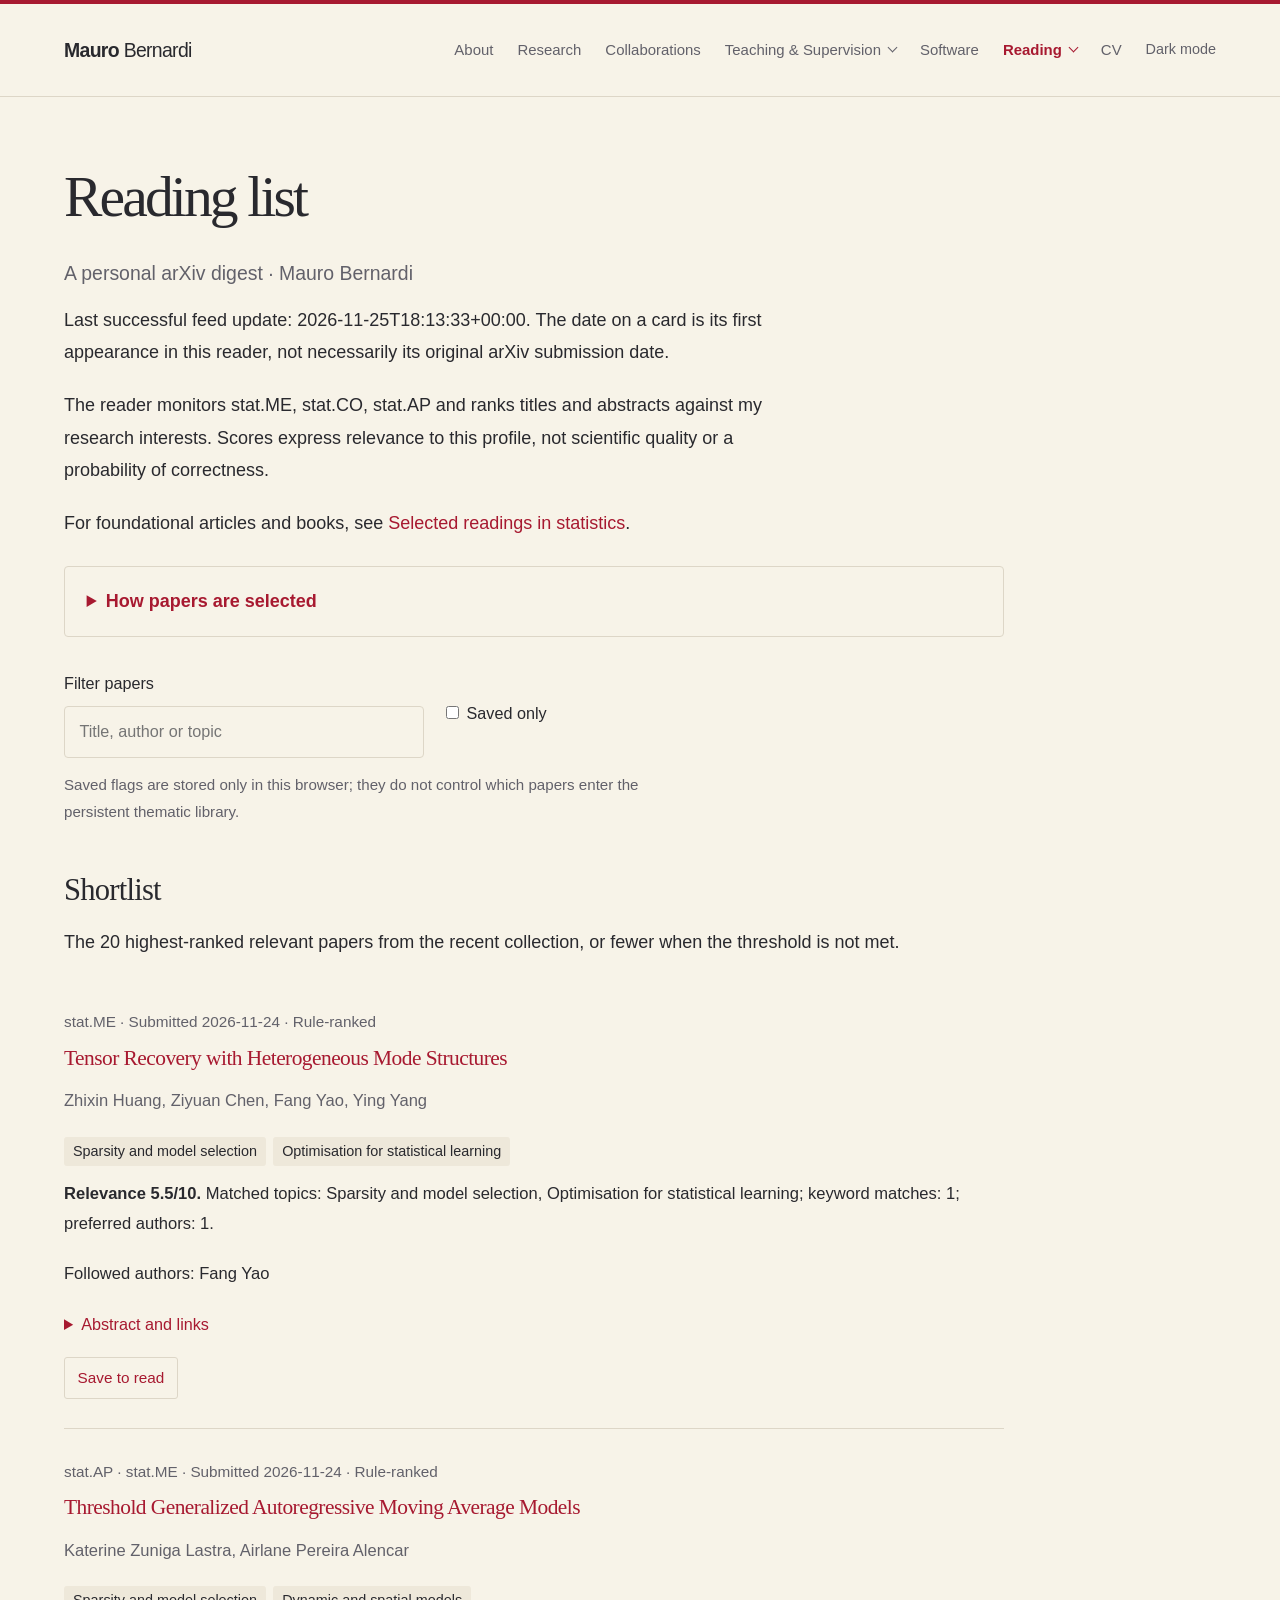
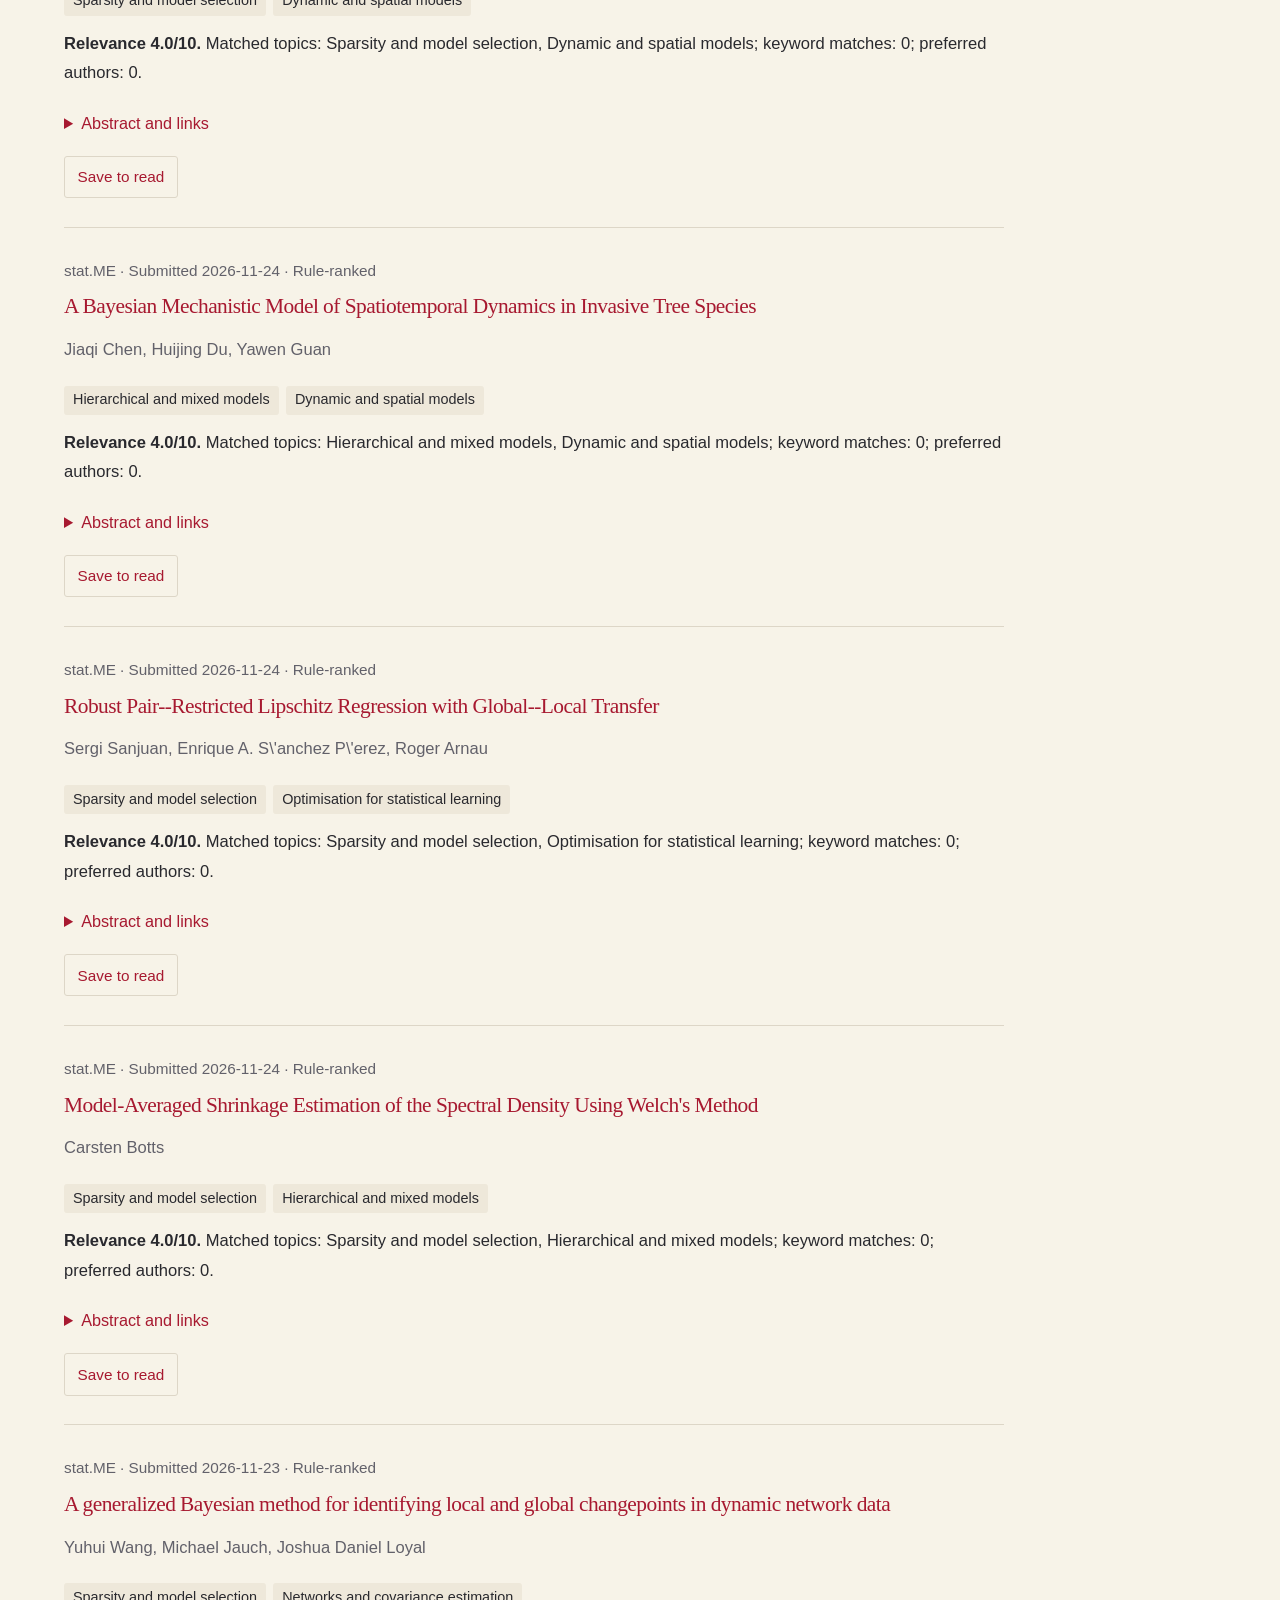
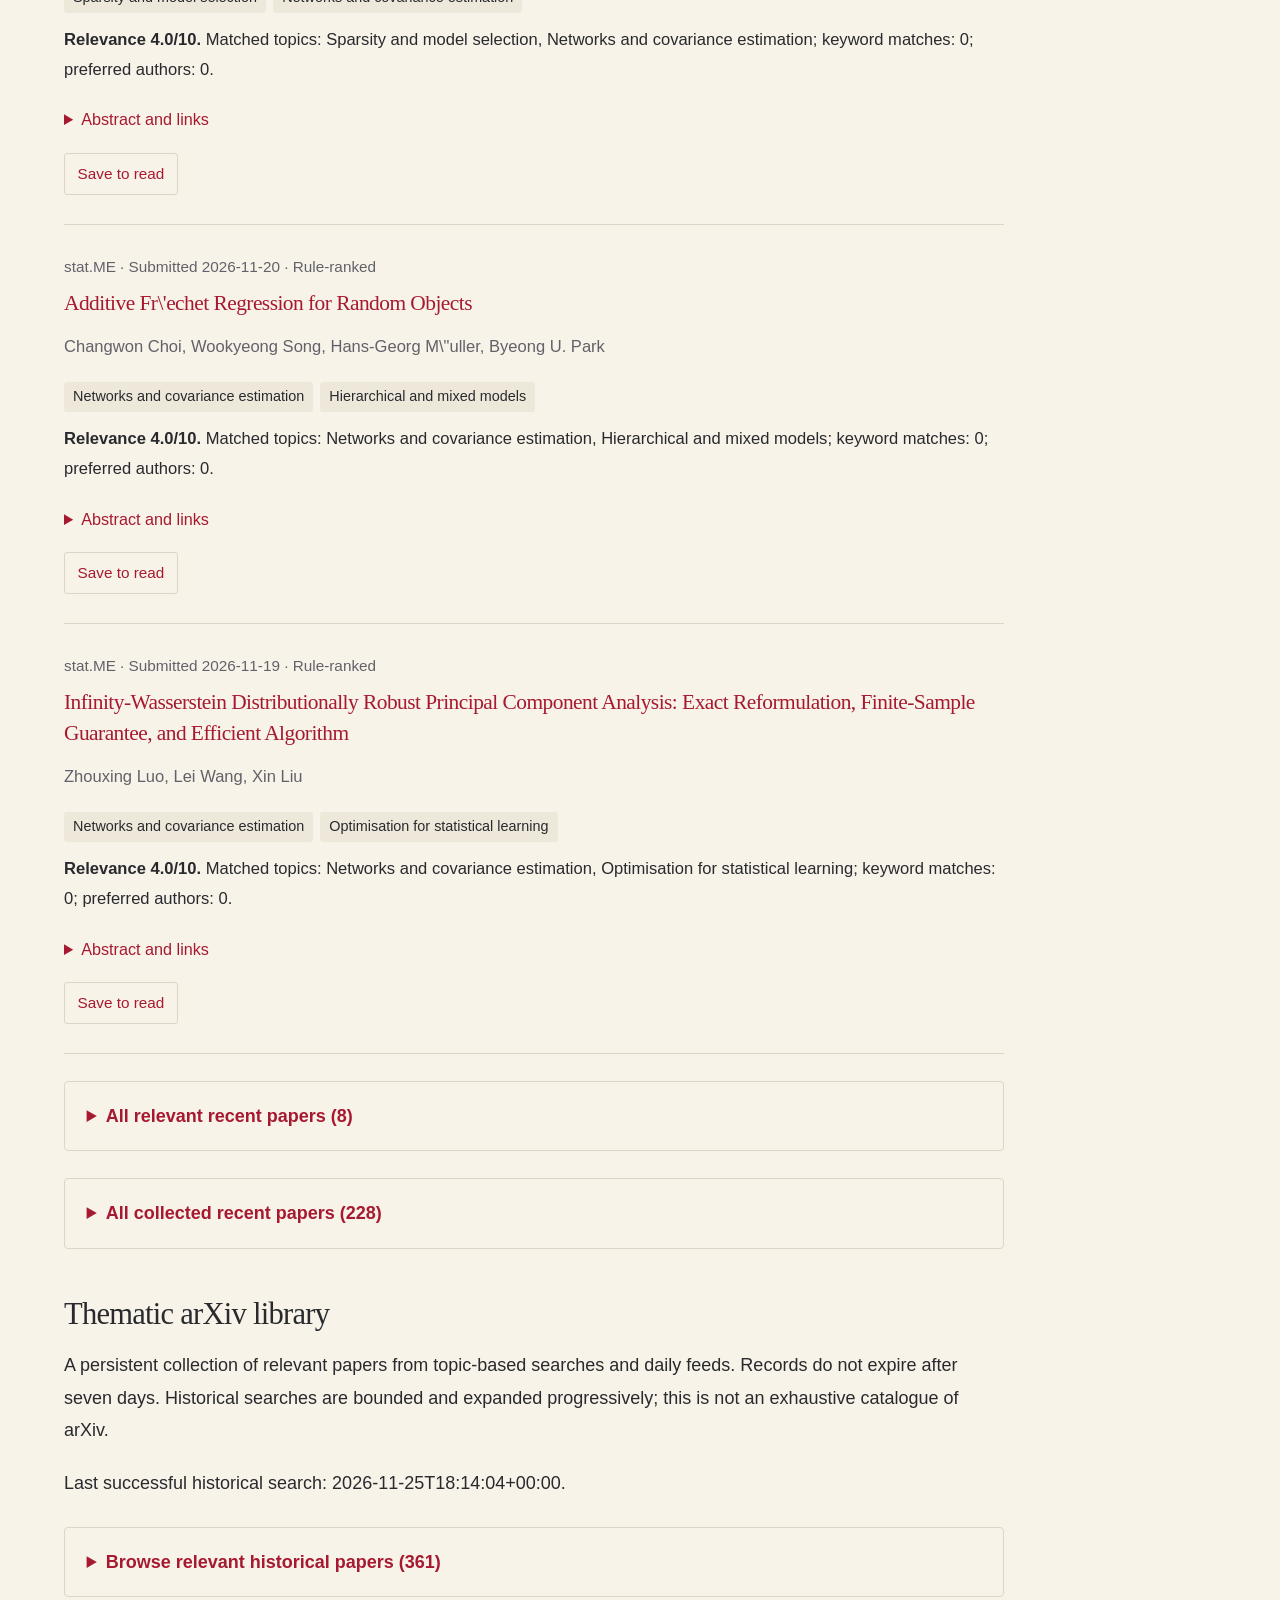
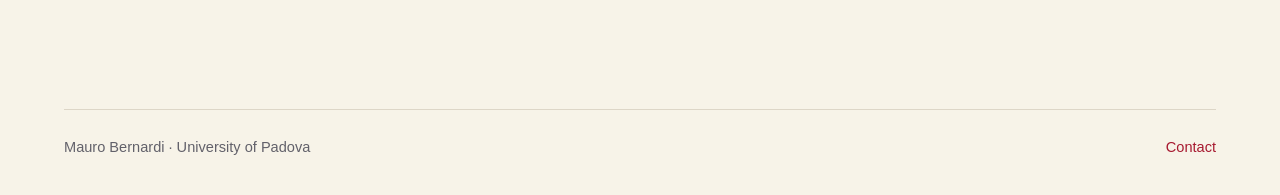
==== commit fd2ed4ba: "Update arXiv reading list" ====
--- a/docs/reading-list.html
+++ b/docs/reading-list.html
@@ -1,2 +1,2 @@
 <!doctype html>
-<html lang="en"><head><meta charset="utf-8"><meta name="viewport" content="width=device-width,initial-scale=1"><title>Reading list · Mauro Bernardi</title><meta name="description" content="Mauro Bernardi, Associate Professor at the University of Padova. Research, publications, teaching and statistical software."><meta property="og:title" content="Mauro Bernardi"><meta property="og:type" content="website"><link rel="icon" href="assets/favicon.svg" type="image/svg+xml"><link rel="stylesheet" href="assets/style.css"><script src="assets/site.js" defer></script><link rel="stylesheet" href="assets/reader.css"><script src="assets/reader.js" defer></script></head><body><a class="skip" href="#main">Skip to content</a><header class="site-header"><div class="nav-wrap"><a class="brand" href="index.html"><strong>Mauro</strong> Bernardi</a><button class="menu-toggle" type="button" aria-controls="navigation" aria-expanded="false">Menu</button><nav class="nav-links" id="navigation" aria-label="Main navigation"><a href="index.html">About</a><a href="research.html">Research</a><a href="collaborations.html">Collaborations</a><details class="nav-group"><summary>Teaching &amp; Supervision</summary><div class="nav-submenu"><a href="teaching.html">Teaching</a><a href="students.html">Students &amp; Supervision</a><a href="thesis-topics.html">Thesis opportunities</a></div></details><a href="software.html">Software</a><details class="nav-group active"><summary>Reading</summary><div class="nav-submenu"><a href="selected-readings.html">Selected readings in statistics</a><a href="reading-list.html" aria-current="page">Reading list</a></div></details><a href="cv.html">CV</a><button class="theme-toggle" type="button" aria-pressed="false">Dark mode</button></nav></div></header><main class="container" id="main"><div class="page-copy"><h1>Reading list</h1><p class="subtitle">A personal arXiv digest · Mauro Bernardi</p><p>Last successful feed update: 2026-11-24T19:07:11+00:00. The date on a card is its first appearance in this reader, not necessarily its original arXiv submission date.</p><p>The reader monitors stat.ME, stat.CO, stat.AP and ranks titles and abstracts against my research interests. Scores express relevance to this profile, not scientific quality or a probability of correctness.</p><p>For foundational articles and books, see <a href="selected-readings.html">Selected readings in statistics</a>.</p><details class="reader-profile"><summary>How papers are selected</summary><p>This reading list reflects my interests in quantile and distributional regression, variational inference and Bayesian computation, sparsity and model selection, functional data analysis, statistical networks, high-dimensional covariance estimation, hierarchical and dynamic models, and optimisation methods such as ADMM, MM and gradient-based algorithms.</p><p>Papers are ranked by matching their titles and abstracts to these themes. Contributions by the authors listed below receive an additional relevance signal, but authorship is neither a requirement for inclusion nor a measure of scientific quality.</p><h3>Authors followed</h3><p>Roger Koenker, Victor Chernozhukov, Xuming He, Cristian Castiglione, Nicolas Bianco, Daniele Bianchi, Antonio Canale, Marco Stefanucci, Monia Lupparelli, Alberto Roverato, Manuela Cattelan, Claudio Busatto, Lea Petrella, Roberto Casarin, Luca Maestrini, Matt Wand, James Ramsay, Piotr Kokoszka, Jane-Ling Wang, Fang Yao, Håvard Rue, Leonhard Held, Simon Wood, David Blei, David Dunson, Andrew Gelman, Sylvia Frühwirth-Schnatter, Arnaud Doucet, Nicolas Chopin, Christian Robert, Robert Tibshirani, Ryan Tibshirani, Trevor Hastie, Bradley Efron, Peter Bühlmann, Martin Wainwright, Emmanuel Candès, Kenneth Lange, Stephen Boyd, Lieven Vandenberghe, Neal Parikh, Dimitri Bertsekas, Yurii Nesterov, Amir Beck.</p><h3>From collection to selection</h3><p>The shortlist presents up to 20 recent papers with a relevance score of at least 4.0/10. All relevant recent papers are available separately, while the complete recent collection also includes papers below this threshold. Recent records remain available for 7 days from their first collection.</p><p>The thematic library retains relevant papers beyond this window and grows through topic-based historical searches. Its coverage is bounded by the search queries and is not exhaustive of arXiv. Scores indicate relevance to my interests, rather than scientific quality; each paper identifies the ranking method used.</p></details><div class="reader-controls"><label>Filter papers <input id="paper-search" type="search" placeholder="Title, author or topic"></label><label><input id="saved-only" type="checkbox"> Saved only</label></div><p id="save-status" role="status"></p><section aria-labelledby="shortlist"><h2 id="shortlist">Shortlist</h2><p>The 20 highest-ranked relevant papers from the recent collection, or fewer when the threshold is not met.</p><article class="paper" data-paper-id="2611.30435"><div class="paper-meta">stat.ME · Submitted 2026-11-24 · Rule-ranked</div><h2><a href="https://arxiv.org/abs/2611.30435">Tensor Recovery with Heterogeneous Mode Structures</a></h2><p class="paper-authors">Zhixin Huang, Ziyuan Chen, Fang Yao, Ying Yang</p><div class="paper-tags"><span class="paper-tag">Sparsity and model selection</span><span class="paper-tag">Optimisation for statistical learning</span></div><p><strong>Relevance 5.5/10.</strong> Matched topics: Sparsity and model selection, Optimisation for statistical learning; keyword matches: 1; preferred authors: 1.</p><p>Followed authors: Fang Yao</p><details><summary>Abstract and links</summary><p>Tensor recovery methods often impose a common structural assumption across modes, even when different modes may exhibit distinct forms of regularity. We propose a unified convex framework that treats each mode according to its structure. Smoothly varying modes form an indexing domain and are handled by local kernel weighting, whereas retained modes may receive low-rank, group-sparse, graph-Laplacian, or autoregressive regularization in distinct and potentially overlapping combinations. The framework also covers ordinary tensor recovery without local smoothing. A consensus HM-ADMM algorithm separates the active penalties into tractable proximal and linear-system updates. For the population-quadratic estimator, we derive deterministic oracle inequalities and high-probability bounds under independent trace regression. The bounds disentangle stochastic error, rank and support complexity, smoothing bias, and quadratic mismatch. They also identify when quadratic penalties sharpen the Frobenius-error bound. For regular smooth domains, the theory characterizes the bias-variance trade-off and yields an optimal bandwidth order, with a specialization to uniform tensor completion. Simulations and two applications illustrate the gains from matching regularization to mode-specific structure, especially under severe undersampling.</p><a href="https://arxiv.org/abs/2611.30435">arXiv abstract</a> · <a href="https://arxiv.org/pdf/2611.30435">PDF</a></details><button class="save-paper" type="button" aria-pressed="false">Save to read</button></article><article class="paper" data-paper-id="2611.28271"><div class="paper-meta">stat.AP · stat.ME · Submitted 2026-11-24 · Rule-ranked</div><h2><a href="https://arxiv.org/abs/2611.28271">Threshold Generalized Autoregressive Moving Average Models</a></h2><p class="paper-authors">Katerine Zuniga Lastra, Airlane Pereira Alencar</p><div class="paper-tags"><span class="paper-tag">Sparsity and model selection</span><span class="paper-tag">Dynamic and spatial models</span></div><p><strong>Relevance 4.0/10.</strong> Matched topics: Sparsity and model selection, Dynamic and spatial models; keyword matches: 0; preferred authors: 0.</p><details><summary>Abstract and links</summary><p>Non-Gaussian time series often exhibit nonlinear dynamics and changes in dependence structures that may not be adequately captured by conventional single-regime models. To address this limitation, we introduce a class of threshold generalized autoregressive moving-average (TGARMA) models that combines observation-driven GARMA dynamics with threshold-based regime switching. The proposed framework accommodates multiple regimes, determined by a lagged endogenous or exogenous threshold variable, and allows regression coefficients, autoregressive and moving-average orders and coefficients, and, where applicable, dispersion parameters to vary across regimes. Parameters are estimated by maximum partial likelihood, while model selection is conducted using information criteria. We examine model admissibility and stability, assess model adequacy through residual diagnostics, and conduct a Monte Carlo simulation study to investigate the finite-sample performance of the estimators. The proposed methodology is illustrated using monthly counts of hospitalizations due to respiratory diseases among older adults in S\~ao Paulo, Brazil. In this application, the TGARMA model outperforms its single-regime GARMA counterpart in terms of in-sample mean squared error, highlighting the potential benefits of incorporating regime-dependent dynamics into the analysis of non-Gaussian time series.</p><a href="https://arxiv.org/abs/2611.28271">arXiv abstract</a> · <a href="https://arxiv.org/pdf/2611.28271">PDF</a></details><button class="save-paper" type="button" aria-pressed="false">Save to read</button></article><article class="paper" data-paper-id="2611.28432"><div class="paper-meta">stat.ME · Submitted 2026-11-24 · Rule-ranked</div><h2><a href="https://arxiv.org/abs/2611.28432">A Bayesian Mechanistic Model of Spatiotemporal Dynamics in Invasive Tree Species</a></h2><p class="paper-authors">Jiaqi Chen, Huijing Du, Yawen Guan</p><div class="paper-tags"><span class="paper-tag">Hierarchical and mixed models</span><span class="paper-tag">Dynamic and spatial models</span></div><p><strong>Relevance 4.0/10.</strong> Matched topics: Hierarchical and mixed models, Dynamic and spatial models; keyword matches: 0; preferred authors: 0.</p><details><summary>Abstract and links</summary><p>Modeling the spatiotemporal dynamics of invasive species requires frameworks that represent spread and growth mechanisms explicitly while accommodating the distributional features of ecological data. We propose a Bayesian mechanistic framework for invasive tree cover that combines an ecological diffusion--logistic growth partial differential equation (PDE) with a zero-inflated binomial observation model. The diffusion and growth coefficients are modeled as functions of environmental covariates, enabling direct inference on the ecological processes driving encroachment, and the zero-inflation component separates structural absence from low observed cover. To enable scalable Bayesian inference on satellite-resolution grids, we derive a homogenized equation for ecological diffusion with spatially varying diffusion and growth coefficients, which reduces computation while preserving large-scale spatial structure. Applied to satellite-derived tree cover in a subregion of the Nebraska Sandhills, where eastern redcedar is encroaching on grassland, the model indicates that elevation is strongly associated with where tree cover accumulates but only weakly with its local growth rate, whereas distance to the nearest stream is associated with both. Compared with a generalized additive model, a spatial hierarchical model fitted via INLA, and a regression tree, the proposed method directly estimates these processes as interpretable functions of environmental covariates and gives the best-calibrated predictive uncertainty.</p><a href="https://arxiv.org/abs/2611.28432">arXiv abstract</a> · <a href="https://arxiv.org/pdf/2611.28432">PDF</a></details><button class="save-paper" type="button" aria-pressed="false">Save to read</button></article><article class="paper" data-paper-id="2611.28936"><div class="paper-meta">stat.ME · Submitted 2026-11-24 · Rule-ranked</div><h2><a href="https://arxiv.org/abs/2611.28936">Robust Pair--Restricted Lipschitz Regression with Global--Local Transfer</a></h2><p class="paper-authors">Sergi Sanjuan, Enrique A. S\&#x27;anchez P\&#x27;erez, Roger Arnau</p><div class="paper-tags"><span class="paper-tag">Sparsity and model selection</span><span class="paper-tag">Optimisation for statistical learning</span></div><p><strong>Relevance 4.0/10.</strong> Matched topics: Sparsity and model selection, Optimisation for statistical learning; keyword matches: 0; preferred authors: 0.</p><details><summary>Abstract and links</summary><p>We develop a robust pair-restricted Lipschitz regression framework for grouped longitudinal data represented as finite trajectories in a space equipped with a prescribed or learned pseudometric. For a fixed geometry, latent responses and a Lipschitz bound are estimated jointly through a convex optimisation problem with constraints imposed on selected trajectory pairs. We show that the choice of fidelity loss leads to different structural behaviour: Huber regularisation strictly reduces the pair-restricted Lipschitz seminorm whenever the exact interpolant has a finite positive seminorm, whereas $L^1$ fidelity can preserve exact interpolation below a data-dependent threshold. For grouped observations, global and local Lipschitz structures are combined while keeping group identity outside the trajectory geometry. The global component draws on observations from other groups, while the local component uses each group&#x27;s history to account for group-specific behaviour. We also characterise when group-specific observations can be fitted exactly under a shared Lipschitz bound and establish a regularity bound for the combined predictor. We describe a computational implementation based on constraint generation and illustrate the framework through an application to longitudinal sow-production data.</p><a href="https://arxiv.org/abs/2611.28936">arXiv abstract</a> · <a href="https://arxiv.org/pdf/2611.28936">PDF</a></details><button class="save-paper" type="button" aria-pressed="false">Save to read</button></article><article class="paper" data-paper-id="2611.29781"><div class="paper-meta">stat.ME · Submitted 2026-11-24 · Rule-ranked</div><h2><a href="https://arxiv.org/abs/2611.29781">Model-Averaged Shrinkage Estimation of the Spectral Density Using Welch&#x27;s Method</a></h2><p class="paper-authors">Carsten Botts</p><div class="paper-tags"><span class="paper-tag">Sparsity and model selection</span><span class="paper-tag">Hierarchical and mixed models</span></div><p><strong>Relevance 4.0/10.</strong> Matched topics: Sparsity and model selection, Hierarchical and mixed models; keyword matches: 0; preferred authors: 0.</p><details><summary>Abstract and links</summary><p>We propose a shrinkage estimator of the spectral density based on a three-level hierarchical model. At the first level, we smooth Welch&#x27;s spectral density estimator and model it as arriving from a Gaussian distribution centered at the true spectral density. In the second level, we place a normal prior on the true spectral density. We center this prior at a spectral density estimated assuming the data from an ARMA($p$,$q$) process. From these two levels, we create a conditionally specified shrinkage estimator. The conditional specification, of course, is the order of the ARMA process, i.e., the values of $p$ and $q$. We avoid selecting a particular order by creating a third level in which priors are placed on $p$ and $q$. Our final estimator is then a weighted average of shrinkage estimators. The average is taken over a set of ARMA($p$, $q$) models, and the weights are governed by the posteriors of $p$ and $q$. The methods introduced in this paper are similar to those presented in Botts and Daniels, but distinct from them in one critical way: the first level of the hierarchy. In the first level of our model, we borrow from recently developed theoretical results of Welch&#x27;s spectral density estimator. Our estimator is consistent, computationally simple, and has performance comparable (and often superior) to other estimators.</p><a href="https://arxiv.org/abs/2611.29781">arXiv abstract</a> · <a href="https://arxiv.org/pdf/2611.29781">PDF</a></details><button class="save-paper" type="button" aria-pressed="false">Save to read</button></article><article class="paper" data-paper-id="2611.26955"><div class="paper-meta">stat.ME · Submitted 2026-11-23 · Rule-ranked</div><h2><a href="https://arxiv.org/abs/2611.26955">A generalized Bayesian method for identifying local and global changepoints in dynamic network data</a></h2><p class="paper-authors">Yuhui Wang, Michael Jauch, Joshua Daniel Loyal</p><div class="paper-tags"><span class="paper-tag">Sparsity and model selection</span><span class="paper-tag">Networks and covariance estimation</span></div><p><strong>Relevance 4.0/10.</strong> Matched topics: Sparsity and model selection, Networks and covariance estimation; keyword matches: 0; preferred authors: 0.</p><details><summary>Abstract and links</summary><p>We introduce a generalized Bayesian approach to multiple changepoint analysis in dynamic network data based on a multinomial log loss function and a prior distribution that imposes low-rank structure and sparsity on the model parameters. The method can detect local and global changes in network structure by incorporating information from both the full adjacency matrices and network summary statistics. Moreover, the proposed method is agnostic to the true data-generating process. From the generalized posterior distribution, we can make simultaneous inferences with meaningful uncertainty quantification about the locations of changepoints as well as deduce the network attributes and summary statistics that characterize them. For posterior simulation, we develop an efficient Gibbs sampler based on P\&#x27;olya-Gamma data augmentation with a computational cost that grows linearly with the number of observed edges in the dynamic network. Simulations across several benchmark network models show that the proposed method is often more accurate and flexible than competitors. We demonstrate the practical value of the method through applications to an email communication network and an international conflict network.</p><a href="https://arxiv.org/abs/2611.26955">arXiv abstract</a> · <a href="https://arxiv.org/pdf/2611.26955">PDF</a></details><button class="save-paper" type="button" aria-pressed="false">Save to read</button></article><article class="paper" data-paper-id="2611.26614"><div class="paper-meta">stat.ME · Submitted 2026-11-20 · Rule-ranked</div><h2><a href="https://arxiv.org/abs/2611.26614">Additive Fr\&#x27;echet Regression for Random Objects</a></h2><p class="paper-authors">Changwon Choi, Wookyeong Song, Hans-Georg M\&quot;uller, Byeong U. Park</p><div class="paper-tags"><span class="paper-tag">Networks and covariance estimation</span><span class="paper-tag">Hierarchical and mixed models</span></div><p><strong>Relevance 4.0/10.</strong> Matched topics: Networks and covariance estimation, Hierarchical and mixed models; keyword matches: 0; preferred authors: 0.</p><details><summary>Abstract and links</summary><p>Regression analysis for complex data taking values in a general metric space has gained increasing attention in recent years, particularly in the context of Fr\&#x27;echet regression with Euclidean predictors $\mathbb{X} \in \mathbb{R}^{p}$. However, local Fr\&#x27;echet regression, while more flexible than global Fr\&#x27;echet regression, suffers from the curse of dimensionality for the case of multivariate predictors. To address this issue while maintaining model flexibility, we introduce a framework of additive structured nonparametric regression when responses are situated in a general metric space. Overcoming the challenge of the lack of vector space structure in general metric spaces where the responses reside requires a novel approach that incorporates the additive structure via projection operators. This leads to a unified framework of additive regression for a wide range of response types, including one-dimensional distributions in Wasserstein space, network data represented by graph Laplacians and spherical data equipped with geodesic distances, among others. We establish pointwise and uniform consistency, including convergence rates, for the proposed additive Fr\&#x27;echet regression estimators, using smooth backfitting. The practical utility of this additive model is demonstrated through applications to brain connectivity network analysis using resting-state fMRI data and distributional physical activity data.</p><a href="https://arxiv.org/abs/2611.26614">arXiv abstract</a> · <a href="https://arxiv.org/pdf/2611.26614">PDF</a></details><button class="save-paper" type="button" aria-pressed="false">Save to read</button></article><article class="paper" data-paper-id="2611.23877"><div class="paper-meta">stat.ME · Submitted 2026-11-19 · Rule-ranked</div><h2><a href="https://arxiv.org/abs/2611.23877">Infinity-Wasserstein Distributionally Robust Principal Component Analysis: Exact Reformulation, Finite-Sample Guarantee, and Efficient Algorithm</a></h2><p class="paper-authors">Zhouxing Luo, Lei Wang, Xin Liu</p><div class="paper-tags"><span class="paper-tag">Networks and covariance estimation</span><span class="paper-tag">Optimisation for statistical learning</span></div><p><strong>Relevance 4.0/10.</strong> Matched topics: Networks and covariance estimation, Optimisation for statistical learning; keyword matches: 0; preferred authors: 0.</p><details><summary>Abstract and links</summary><p>Principal component analysis (PCA) is a fundamental and ubiquitous technique for dimension reduction and representation learning, yet its empirical formulation remains vulnerable to distributional uncertainty. While distributionally robust optimization (DRO) offers a natural remedy, existing order-2 Wasserstein models of PCA either preserve the nominal PCA subspace or lack an exact reformulation. This paper demonstrates how the infinity-Wasserstein distance can reconcile these two desirable properties. For the resulting DRO model of PCA, we derive an exact finite-dimensional reformulation and explicitly identify a worst-case distribution attaining the inner maximum. Crucially, the reformulated objective retains samplewise residual information beyond the empirical covariance matrix, revealing a mechanism through which distributional robustness can reshape the learned principal subspace. Under the mild assumption that the true distribution has a finite fourth moment, we further establish a uniform finite-sample performance guarantee for the proposed model. An iteratively reweighted majorization-minimization algorithm is also developed to solve the resulting nonconvex and nonsmooth optimization problem, with a rigorous analysis of its convergence properties. Numerical experiments substantiate the computational efficiency of the proposed algorithm and the practical effectiveness of the infinity-Wasserstein model in downstream applications.</p><a href="https://arxiv.org/abs/2611.23877">arXiv abstract</a> · <a href="https://arxiv.org/pdf/2611.23877">PDF</a></details><button class="save-paper" type="button" aria-pressed="false">Save to read</button></article></section><details class="reader-archive"><summary>All relevant recent papers (8)</summary><p>Every recent paper above the relevance threshold, including those in the shortlist.</p><article class="paper" data-paper-id="2611.30435"><div class="paper-meta">stat.ME · Submitted 2026-11-24 · Rule-ranked</div><h2><a href="https://arxiv.org/abs/2611.30435">Tensor Recovery with Heterogeneous Mode Structures</a></h2><p class="paper-authors">Zhixin Huang, Ziyuan Chen, Fang Yao, Ying Yang</p><div class="paper-tags"><span class="paper-tag">Sparsity and model selection</span><span class="paper-tag">Optimisation for statistical learning</span></div><p><strong>Relevance 5.5/10.</strong> Matched topics: Sparsity and model selection, Optimisation for statistical learning; keyword matches: 1; preferred authors: 1.</p><p>Followed authors: Fang Yao</p><details><summary>Abstract and links</summary><p>Tensor recovery methods often impose a common structural assumption across modes, even when different modes may exhibit distinct forms of regularity. We propose a unified convex framework that treats each mode according to its structure. Smoothly varying modes form an indexing domain and are handled by local kernel weighting, whereas retained modes may receive low-rank, group-sparse, graph-Laplacian, or autoregressive regularization in distinct and potentially overlapping combinations. The framework also covers ordinary tensor recovery without local smoothing. A consensus HM-ADMM algorithm separates the active penalties into tractable proximal and linear-system updates. For the population-quadratic estimator, we derive deterministic oracle inequalities and high-probability bounds under independent trace regression. The bounds disentangle stochastic error, rank and support complexity, smoothing bias, and quadratic mismatch. They also identify when quadratic penalties sharpen the Frobenius-error bound. For regular smooth domains, the theory characterizes the bias-variance trade-off and yields an optimal bandwidth order, with a specialization to uniform tensor completion. Simulations and two applications illustrate the gains from matching regularization to mode-specific structure, especially under severe undersampling.</p><a href="https://arxiv.org/abs/2611.30435">arXiv abstract</a> · <a href="https://arxiv.org/pdf/2611.30435">PDF</a></details><button class="save-paper" type="button" aria-pressed="false">Save to read</button></article><article class="paper" data-paper-id="2611.28271"><div class="paper-meta">stat.AP · stat.ME · Submitted 2026-11-24 · Rule-ranked</div><h2><a href="https://arxiv.org/abs/2611.28271">Threshold Generalized Autoregressive Moving Average Models</a></h2><p class="paper-authors">Katerine Zuniga Lastra, Airlane Pereira Alencar</p><div class="paper-tags"><span class="paper-tag">Sparsity and model selection</span><span class="paper-tag">Dynamic and spatial models</span></div><p><strong>Relevance 4.0/10.</strong> Matched topics: Sparsity and model selection, Dynamic and spatial models; keyword matches: 0; preferred authors: 0.</p><details><summary>Abstract and links</summary><p>Non-Gaussian time series often exhibit nonlinear dynamics and changes in dependence structures that may not be adequately captured by conventional single-regime models. To address this limitation, we introduce a class of threshold generalized autoregressive moving-average (TGARMA) models that combines observation-driven GARMA dynamics with threshold-based regime switching. The proposed framework accommodates multiple regimes, determined by a lagged endogenous or exogenous threshold variable, and allows regression coefficients, autoregressive and moving-average orders and coefficients, and, where applicable, dispersion parameters to vary across regimes. Parameters are estimated by maximum partial likelihood, while model selection is conducted using information criteria. We examine model admissibility and stability, assess model adequacy through residual diagnostics, and conduct a Monte Carlo simulation study to investigate the finite-sample performance of the estimators. The proposed methodology is illustrated using monthly counts of hospitalizations due to respiratory diseases among older adults in S\~ao Paulo, Brazil. In this application, the TGARMA model outperforms its single-regime GARMA counterpart in terms of in-sample mean squared error, highlighting the potential benefits of incorporating regime-dependent dynamics into the analysis of non-Gaussian time series.</p><a href="https://arxiv.org/abs/2611.28271">arXiv abstract</a> · <a href="https://arxiv.org/pdf/2611.28271">PDF</a></details><button class="save-paper" type="button" aria-pressed="false">Save to read</button></article><article class="paper" data-paper-id="2611.28432"><div class="paper-meta">stat.ME · Submitted 2026-11-24 · Rule-ranked</div><h2><a href="https://arxiv.org/abs/2611.28432">A Bayesian Mechanistic Model of Spatiotemporal Dynamics in Invasive Tree Species</a></h2><p class="paper-authors">Jiaqi Chen, Huijing Du, Yawen Guan</p><div class="paper-tags"><span class="paper-tag">Hierarchical and mixed models</span><span class="paper-tag">Dynamic and spatial models</span></div><p><strong>Relevance 4.0/10.</strong> Matched topics: Hierarchical and mixed models, Dynamic and spatial models; keyword matches: 0; preferred authors: 0.</p><details><summary>Abstract and links</summary><p>Modeling the spatiotemporal dynamics of invasive species requires frameworks that represent spread and growth mechanisms explicitly while accommodating the distributional features of ecological data. We propose a Bayesian mechanistic framework for invasive tree cover that combines an ecological diffusion--logistic growth partial differential equation (PDE) with a zero-inflated binomial observation model. The diffusion and growth coefficients are modeled as functions of environmental covariates, enabling direct inference on the ecological processes driving encroachment, and the zero-inflation component separates structural absence from low observed cover. To enable scalable Bayesian inference on satellite-resolution grids, we derive a homogenized equation for ecological diffusion with spatially varying diffusion and growth coefficients, which reduces computation while preserving large-scale spatial structure. Applied to satellite-derived tree cover in a subregion of the Nebraska Sandhills, where eastern redcedar is encroaching on grassland, the model indicates that elevation is strongly associated with where tree cover accumulates but only weakly with its local growth rate, whereas distance to the nearest stream is associated with both. Compared with a generalized additive model, a spatial hierarchical model fitted via INLA, and a regression tree, the proposed method directly estimates these processes as interpretable functions of environmental covariates and gives the best-calibrated predictive uncertainty.</p><a href="https://arxiv.org/abs/2611.28432">arXiv abstract</a> · <a href="https://arxiv.org/pdf/2611.28432">PDF</a></details><button class="save-paper" type="button" aria-pressed="false">Save to read</button></article><article class="paper" data-paper-id="2611.28936"><div class="paper-meta">stat.ME · Submitted 2026-11-24 · Rule-ranked</div><h2><a href="https://arxiv.org/abs/2611.28936">Robust Pair--Restricted Lipschitz Regression with Global--Local Transfer</a></h2><p class="paper-authors">Sergi Sanjuan, Enrique A. S\&#x27;anchez P\&#x27;erez, Roger Arnau</p><div class="paper-tags"><span class="paper-tag">Sparsity and model selection</span><span class="paper-tag">Optimisation for statistical learning</span></div><p><strong>Relevance 4.0/10.</strong> Matched topics: Sparsity and model selection, Optimisation for statistical learning; keyword matches: 0; preferred authors: 0.</p><details><summary>Abstract and links</summary><p>We develop a robust pair-restricted Lipschitz regression framework for grouped longitudinal data represented as finite trajectories in a space equipped with a prescribed or learned pseudometric. For a fixed geometry, latent responses and a Lipschitz bound are estimated jointly through a convex optimisation problem with constraints imposed on selected trajectory pairs. We show that the choice of fidelity loss leads to different structural behaviour: Huber regularisation strictly reduces the pair-restricted Lipschitz seminorm whenever the exact interpolant has a finite positive seminorm, whereas $L^1$ fidelity can preserve exact interpolation below a data-dependent threshold. For grouped observations, global and local Lipschitz structures are combined while keeping group identity outside the trajectory geometry. The global component draws on observations from other groups, while the local component uses each group&#x27;s history to account for group-specific behaviour. We also characterise when group-specific observations can be fitted exactly under a shared Lipschitz bound and establish a regularity bound for the combined predictor. We describe a computational implementation based on constraint generation and illustrate the framework through an application to longitudinal sow-production data.</p><a href="https://arxiv.org/abs/2611.28936">arXiv abstract</a> · <a href="https://arxiv.org/pdf/2611.28936">PDF</a></details><button class="save-paper" type="button" aria-pressed="false">Save to read</button></article><article class="paper" data-paper-id="2611.29781"><div class="paper-meta">stat.ME · Submitted 2026-11-24 · Rule-ranked</div><h2><a href="https://arxiv.org/abs/2611.29781">Model-Averaged Shrinkage Estimation of the Spectral Density Using Welch&#x27;s Method</a></h2><p class="paper-authors">Carsten Botts</p><div class="paper-tags"><span class="paper-tag">Sparsity and model selection</span><span class="paper-tag">Hierarchical and mixed models</span></div><p><strong>Relevance 4.0/10.</strong> Matched topics: Sparsity and model selection, Hierarchical and mixed models; keyword matches: 0; preferred authors: 0.</p><details><summary>Abstract and links</summary><p>We propose a shrinkage estimator of the spectral density based on a three-level hierarchical model. At the first level, we smooth Welch&#x27;s spectral density estimator and model it as arriving from a Gaussian distribution centered at the true spectral density. In the second level, we place a normal prior on the true spectral density. We center this prior at a spectral density estimated assuming the data from an ARMA($p$,$q$) process. From these two levels, we create a conditionally specified shrinkage estimator. The conditional specification, of course, is the order of the ARMA process, i.e., the values of $p$ and $q$. We avoid selecting a particular order by creating a third level in which priors are placed on $p$ and $q$. Our final estimator is then a weighted average of shrinkage estimators. The average is taken over a set of ARMA($p$, $q$) models, and the weights are governed by the posteriors of $p$ and $q$. The methods introduced in this paper are similar to those presented in Botts and Daniels, but distinct from them in one critical way: the first level of the hierarchy. In the first level of our model, we borrow from recently developed theoretical results of Welch&#x27;s spectral density estimator. Our estimator is consistent, computationally simple, and has performance comparable (and often superior) to other estimators.</p><a href="https://arxiv.org/abs/2611.29781">arXiv abstract</a> · <a href="https://arxiv.org/pdf/2611.29781">PDF</a></details><button class="save-paper" type="button" aria-pressed="false">Save to read</button></article><article class="paper" data-paper-id="2611.26955"><div class="paper-meta">stat.ME · Submitted 2026-11-23 · Rule-ranked</div><h2><a href="https://arxiv.org/abs/2611.26955">A generalized Bayesian method for identifying local and global changepoints in dynamic network data</a></h2><p class="paper-authors">Yuhui Wang, Michael Jauch, Joshua Daniel Loyal</p><div class="paper-tags"><span class="paper-tag">Sparsity and model selection</span><span class="paper-tag">Networks and covariance estimation</span></div><p><strong>Relevance 4.0/10.</strong> Matched topics: Sparsity and model selection, Networks and covariance estimation; keyword matches: 0; preferred authors: 0.</p><details><summary>Abstract and links</summary><p>We introduce a generalized Bayesian approach to multiple changepoint analysis in dynamic network data based on a multinomial log loss function and a prior distribution that imposes low-rank structure and sparsity on the model parameters. The method can detect local and global changes in network structure by incorporating information from both the full adjacency matrices and network summary statistics. Moreover, the proposed method is agnostic to the true data-generating process. From the generalized posterior distribution, we can make simultaneous inferences with meaningful uncertainty quantification about the locations of changepoints as well as deduce the network attributes and summary statistics that characterize them. For posterior simulation, we develop an efficient Gibbs sampler based on P\&#x27;olya-Gamma data augmentation with a computational cost that grows linearly with the number of observed edges in the dynamic network. Simulations across several benchmark network models show that the proposed method is often more accurate and flexible than competitors. We demonstrate the practical value of the method through applications to an email communication network and an international conflict network.</p><a href="https://arxiv.org/abs/2611.26955">arXiv abstract</a> · <a href="https://arxiv.org/pdf/2611.26955">PDF</a></details><button class="save-paper" type="button" aria-pressed="false">Save to read</button></article><article class="paper" data-paper-id="2611.26614"><div class="paper-meta">stat.ME · Submitted 2026-11-20 · Rule-ranked</div><h2><a href="https://arxiv.org/abs/2611.26614">Additive Fr\&#x27;echet Regression for Random Objects</a></h2><p class="paper-authors">Changwon Choi, Wookyeong Song, Hans-Georg M\&quot;uller, Byeong U. Park</p><div class="paper-tags"><span class="paper-tag">Networks and covariance estimation</span><span class="paper-tag">Hierarchical and mixed models</span></div><p><strong>Relevance 4.0/10.</strong> Matched topics: Networks and covariance estimation, Hierarchical and mixed models; keyword matches: 0; preferred authors: 0.</p><details><summary>Abstract and links</summary><p>Regression analysis for complex data taking values in a general metric space has gained increasing attention in recent years, particularly in the context of Fr\&#x27;echet regression with Euclidean predictors $\mathbb{X} \in \mathbb{R}^{p}$. However, local Fr\&#x27;echet regression, while more flexible than global Fr\&#x27;echet regression, suffers from the curse of dimensionality for the case of multivariate predictors. To address this issue while maintaining model flexibility, we introduce a framework of additive structured nonparametric regression when responses are situated in a general metric space. Overcoming the challenge of the lack of vector space structure in general metric spaces where the responses reside requires a novel approach that incorporates the additive structure via projection operators. This leads to a unified framework of additive regression for a wide range of response types, including one-dimensional distributions in Wasserstein space, network data represented by graph Laplacians and spherical data equipped with geodesic distances, among others. We establish pointwise and uniform consistency, including convergence rates, for the proposed additive Fr\&#x27;echet regression estimators, using smooth backfitting. The practical utility of this additive model is demonstrated through applications to brain connectivity network analysis using resting-state fMRI data and distributional physical activity data.</p><a href="https://arxiv.org/abs/2611.26614">arXiv abstract</a> · <a href="https://arxiv.org/pdf/2611.26614">PDF</a></details><button class="save-paper" type="button" aria-pressed="false">Save to read</button></article><article class="paper" data-paper-id="2611.23877"><div class="paper-meta">stat.ME · Submitted 2026-11-19 · Rule-ranked</div><h2><a href="https://arxiv.org/abs/2611.23877">Infinity-Wasserstein Distributionally Robust Principal Component Analysis: Exact Reformulation, Finite-Sample Guarantee, and Efficient Algorithm</a></h2><p class="paper-authors">Zhouxing Luo, Lei Wang, Xin Liu</p><div class="paper-tags"><span class="paper-tag">Networks and covariance estimation</span><span class="paper-tag">Optimisation for statistical learning</span></div><p><strong>Relevance 4.0/10.</strong> Matched topics: Networks and covariance estimation, Optimisation for statistical learning; keyword matches: 0; preferred authors: 0.</p><details><summary>Abstract and links</summary><p>Principal component analysis (PCA) is a fundamental and ubiquitous technique for dimension reduction and representation learning, yet its empirical formulation remains vulnerable to distributional uncertainty. While distributionally robust optimization (DRO) offers a natural remedy, existing order-2 Wasserstein models of PCA either preserve the nominal PCA subspace or lack an exact reformulation. This paper demonstrates how the infinity-Wasserstein distance can reconcile these two desirable properties. For the resulting DRO model of PCA, we derive an exact finite-dimensional reformulation and explicitly identify a worst-case distribution attaining the inner maximum. Crucially, the reformulated objective retains samplewise residual information beyond the empirical covariance matrix, revealing a mechanism through which distributional robustness can reshape the learned principal subspace. Under the mild assumption that the true distribution has a finite fourth moment, we further establish a uniform finite-sample performance guarantee for the proposed model. An iteratively reweighted majorization-minimization algorithm is also developed to solve the resulting nonconvex and nonsmooth optimization problem, with a rigorous analysis of its convergence properties. Numerical experiments substantiate the computational efficiency of the proposed algorithm and the practical effectiveness of the infinity-Wasserstein model in downstream applications.</p><a href="https://arxiv.org/abs/2611.23877">arXiv abstract</a> · <a href="https://arxiv.org/pdf/2611.23877">PDF</a></details><button class="save-paper" type="button" aria-pressed="false">Save to read</button></article></details><details class="reader-archive"><summary>All collected recent papers (180)</summary><article class="paper" data-paper-id="2611.30435"><div class="paper-meta">stat.ME · Submitted 2026-11-24 · Rule-ranked</div><h2><a href="https://arxiv.org/abs/2611.30435">Tensor Recovery with Heterogeneous Mode Structures</a></h2><p class="paper-authors">Zhixin Huang, Ziyuan Chen, Fang Yao, Ying Yang</p><div class="paper-tags"><span class="paper-tag">Sparsity and model selection</span><span class="paper-tag">Optimisation for statistical learning</span></div><p><strong>Relevance 5.5/10.</strong> Matched topics: Sparsity and model selection, Optimisation for statistical learning; keyword matches: 1; preferred authors: 1.</p><p>Followed authors: Fang Yao</p><details><summary>Abstract and links</summary><p>Tensor recovery methods often impose a common structural assumption across modes, even when different modes may exhibit distinct forms of regularity. We propose a unified convex framework that treats each mode according to its structure. Smoothly varying modes form an indexing domain and are handled by local kernel weighting, whereas retained modes may receive low-rank, group-sparse, graph-Laplacian, or autoregressive regularization in distinct and potentially overlapping combinations. The framework also covers ordinary tensor recovery without local smoothing. A consensus HM-ADMM algorithm separates the active penalties into tractable proximal and linear-system updates. For the population-quadratic estimator, we derive deterministic oracle inequalities and high-probability bounds under independent trace regression. The bounds disentangle stochastic error, rank and support complexity, smoothing bias, and quadratic mismatch. They also identify when quadratic penalties sharpen the Frobenius-error bound. For regular smooth domains, the theory characterizes the bias-variance trade-off and yields an optimal bandwidth order, with a specialization to uniform tensor completion. Simulations and two applications illustrate the gains from matching regularization to mode-specific structure, especially under severe undersampling.</p><a href="https://arxiv.org/abs/2611.30435">arXiv abstract</a> · <a href="https://arxiv.org/pdf/2611.30435">PDF</a></details><button class="save-paper" type="button" aria-pressed="false">Save to read</button></article><article class="paper" data-paper-id="2611.28271"><div class="paper-meta">stat.AP · stat.ME · Submitted 2026-11-24 · Rule-ranked</div><h2><a href="https://arxiv.org/abs/2611.28271">Threshold Generalized Autoregressive Moving Average Models</a></h2><p class="paper-authors">Katerine Zuniga Lastra, Airlane Pereira Alencar</p><div class="paper-tags"><span class="paper-tag">Sparsity and model selection</span><span class="paper-tag">Dynamic and spatial models</span></div><p><strong>Relevance 4.0/10.</strong> Matched topics: Sparsity and model selection, Dynamic and spatial models; keyword matches: 0; preferred authors: 0.</p><details><summary>Abstract and links</summary><p>Non-Gaussian time series often exhibit nonlinear dynamics and changes in dependence structures that may not be adequately captured by conventional single-regime models. To address this limitation, we introduce a class of threshold generalized autoregressive moving-average (TGARMA) models that combines observation-driven GARMA dynamics with threshold-based regime switching. The proposed framework accommodates multiple regimes, determined by a lagged endogenous or exogenous threshold variable, and allows regression coefficients, autoregressive and moving-average orders and coefficients, and, where applicable, dispersion parameters to vary across regimes. Parameters are estimated by maximum partial likelihood, while model selection is conducted using information criteria. We examine model admissibility and stability, assess model adequacy through residual diagnostics, and conduct a Monte Carlo simulation study to investigate the finite-sample performance of the estimators. The proposed methodology is illustrated using monthly counts of hospitalizations due to respiratory diseases among older adults in S\~ao Paulo, Brazil. In this application, the TGARMA model outperforms its single-regime GARMA counterpart in terms of in-sample mean squared error, highlighting the potential benefits of incorporating regime-dependent dynamics into the analysis of non-Gaussian time series.</p><a href="https://arxiv.org/abs/2611.28271">arXiv abstract</a> · <a href="https://arxiv.org/pdf/2611.28271">PDF</a></details><button class="save-paper" type="button" aria-pressed="false">Save to read</button></article><article class="paper" data-paper-id="2611.28432"><div class="paper-meta">stat.ME · Submitted 2026-11-24 · Rule-ranked</div><h2><a href="https://arxiv.org/abs/2611.28432">A Bayesian Mechanistic Model of Spatiotemporal Dynamics in Invasive Tree Species</a></h2><p class="paper-authors">Jiaqi Chen, Huijing Du, Yawen Guan</p><div class="paper-tags"><span class="paper-tag">Hierarchical and mixed models</span><span class="paper-tag">Dynamic and spatial models</span></div><p><strong>Relevance 4.0/10.</strong> Matched topics: Hierarchical and mixed models, Dynamic and spatial models; keyword matches: 0; preferred authors: 0.</p><details><summary>Abstract and links</summary><p>Modeling the spatiotemporal dynamics of invasive species requires frameworks that represent spread and growth mechanisms explicitly while accommodating the distributional features of ecological data. We propose a Bayesian mechanistic framework for invasive tree cover that combines an ecological diffusion--logistic growth partial differential equation (PDE) with a zero-inflated binomial observation model. The diffusion and growth coefficients are modeled as functions of environmental covariates, enabling direct inference on the ecological processes driving encroachment, and the zero-inflation component separates structural absence from low observed cover. To enable scalable Bayesian inference on satellite-resolution grids, we derive a homogenized equation for ecological diffusion with spatially varying diffusion and growth coefficients, which reduces computation while preserving large-scale spatial structure. Applied to satellite-derived tree cover in a subregion of the Nebraska Sandhills, where eastern redcedar is encroaching on grassland, the model indicates that elevation is strongly associated with where tree cover accumulates but only weakly with its local growth rate, whereas distance to the nearest stream is associated with both. Compared with a generalized additive model, a spatial hierarchical model fitted via INLA, and a regression tree, the proposed method directly estimates these processes as interpretable functions of environmental covariates and gives the best-calibrated predictive uncertainty.</p><a href="https://arxiv.org/abs/2611.28432">arXiv abstract</a> · <a href="https://arxiv.org/pdf/2611.28432">PDF</a></details><button class="save-paper" type="button" aria-pressed="false">Save to read</button></article><article class="paper" data-paper-id="2611.28936"><div class="paper-meta">stat.ME · Submitted 2026-11-24 · Rule-ranked</div><h2><a href="https://arxiv.org/abs/2611.28936">Robust Pair--Restricted Lipschitz Regression with Global--Local Transfer</a></h2><p class="paper-authors">Sergi Sanjuan, Enrique A. S\&#x27;anchez P\&#x27;erez, Roger Arnau</p><div class="paper-tags"><span class="paper-tag">Sparsity and model selection</span><span class="paper-tag">Optimisation for statistical learning</span></div><p><strong>Relevance 4.0/10.</strong> Matched topics: Sparsity and model selection, Optimisation for statistical learning; keyword matches: 0; preferred authors: 0.</p><details><summary>Abstract and links</summary><p>We develop a robust pair-restricted Lipschitz regression framework for grouped longitudinal data represented as finite trajectories in a space equipped with a prescribed or learned pseudometric. For a fixed geometry, latent responses and a Lipschitz bound are estimated jointly through a convex optimisation problem with constraints imposed on selected trajectory pairs. We show that the choice of fidelity loss leads to different structural behaviour: Huber regularisation strictly reduces the pair-restricted Lipschitz seminorm whenever the exact interpolant has a finite positive seminorm, whereas $L^1$ fidelity can preserve exact interpolation below a data-dependent threshold. For grouped observations, global and local Lipschitz structures are combined while keeping group identity outside the trajectory geometry. The global component draws on observations from other groups, while the local component uses each group&#x27;s history to account for group-specific behaviour. We also characterise when group-specific observations can be fitted exactly under a shared Lipschitz bound and establish a regularity bound for the combined predictor. We describe a computational implementation based on constraint generation and illustrate the framework through an application to longitudinal sow-production data.</p><a href="https://arxiv.org/abs/2611.28936">arXiv abstract</a> · <a href="https://arxiv.org/pdf/2611.28936">PDF</a></details><button class="save-paper" type="button" aria-pressed="false">Save to read</button></article><article class="paper" data-paper-id="2611.29781"><div class="paper-meta">stat.ME · Submitted 2026-11-24 · Rule-ranked</div><h2><a href="https://arxiv.org/abs/2611.29781">Model-Averaged Shrinkage Estimation of the Spectral Density Using Welch&#x27;s Method</a></h2><p class="paper-authors">Carsten Botts</p><div class="paper-tags"><span class="paper-tag">Sparsity and model selection</span><span class="paper-tag">Hierarchical and mixed models</span></div><p><strong>Relevance 4.0/10.</strong> Matched topics: Sparsity and model selection, Hierarchical and mixed models; keyword matches: 0; preferred authors: 0.</p><details><summary>Abstract and links</summary><p>We propose a shrinkage estimator of the spectral density based on a three-level hierarchical model. At the first level, we smooth Welch&#x27;s spectral density estimator and model it as arriving from a Gaussian distribution centered at the true spectral density. In the second level, we place a normal prior on the true spectral density. We center this prior at a spectral density estimated assuming the data from an ARMA($p$,$q$) process. From these two levels, we create a conditionally specified shrinkage estimator. The conditional specification, of course, is the order of the ARMA process, i.e., the values of $p$ and $q$. We avoid selecting a particular order by creating a third level in which priors are placed on $p$ and $q$. Our final estimator is then a weighted average of shrinkage estimators. The average is taken over a set of ARMA($p$, $q$) models, and the weights are governed by the posteriors of $p$ and $q$. The methods introduced in this paper are similar to those presented in Botts and Daniels, but distinct from them in one critical way: the first level of the hierarchy. In the first level of our model, we borrow from recently developed theoretical results of Welch&#x27;s spectral density estimator. Our estimator is consistent, computationally simple, and has performance comparable (and often superior) to other estimators.</p><a href="https://arxiv.org/abs/2611.29781">arXiv abstract</a> · <a href="https://arxiv.org/pdf/2611.29781">PDF</a></details><button class="save-paper" type="button" aria-pressed="false">Save to read</button></article><article class="paper" data-paper-id="2611.26955"><div class="paper-meta">stat.ME · Submitted 2026-11-23 · Rule-ranked</div><h2><a href="https://arxiv.org/abs/2611.26955">A generalized Bayesian method for identifying local and global changepoints in dynamic network data</a></h2><p class="paper-authors">Yuhui Wang, Michael Jauch, Joshua Daniel Loyal</p><div class="paper-tags"><span class="paper-tag">Sparsity and model selection</span><span class="paper-tag">Networks and covariance estimation</span></div><p><strong>Relevance 4.0/10.</strong> Matched topics: Sparsity and model selection, Networks and covariance estimation; keyword matches: 0; preferred authors: 0.</p><details><summary>Abstract and links</summary><p>We introduce a generalized Bayesian approach to multiple changepoint analysis in dynamic network data based on a multinomial log loss function and a prior distribution that imposes low-rank structure and sparsity on the model parameters. The method can detect local and global changes in network structure by incorporating information from both the full adjacency matrices and network summary statistics. Moreover, the proposed method is agnostic to the true data-generating process. From the generalized posterior distribution, we can make simultaneous inferences with meaningful uncertainty quantification about the locations of changepoints as well as deduce the network attributes and summary statistics that characterize them. For posterior simulation, we develop an efficient Gibbs sampler based on P\&#x27;olya-Gamma data augmentation with a computational cost that grows linearly with the number of observed edges in the dynamic network. Simulations across several benchmark network models show that the proposed method is often more accurate and flexible than competitors. We demonstrate the practical value of the method through applications to an email communication network and an international conflict network.</p><a href="https://arxiv.org/abs/2611.26955">arXiv abstract</a> · <a href="https://arxiv.org/pdf/2611.26955">PDF</a></details><button class="save-paper" type="button" aria-pressed="false">Save to read</button></article><article class="paper" data-paper-id="2611.26614"><div class="paper-meta">stat.ME · Submitted 2026-11-20 · Rule-ranked</div><h2><a href="https://arxiv.org/abs/2611.26614">Additive Fr\&#x27;echet Regression for Random Objects</a></h2><p class="paper-authors">Changwon Choi, Wookyeong Song, Hans-Georg M\&quot;uller, Byeong U. Park</p><div class="paper-tags"><span class="paper-tag">Networks and covariance estimation</span><span class="paper-tag">Hierarchical and mixed models</span></div><p><strong>Relevance 4.0/10.</strong> Matched topics: Networks and covariance estimation, Hierarchical and mixed models; keyword matches: 0; preferred authors: 0.</p><details><summary>Abstract and links</summary><p>Regression analysis for complex data taking values in a general metric space has gained increasing attention in recent years, particularly in the context of Fr\&#x27;echet regression with Euclidean predictors $\mathbb{X} \in \mathbb{R}^{p}$. However, local Fr\&#x27;echet regression, while more flexible than global Fr\&#x27;echet regression, suffers from the curse of dimensionality for the case of multivariate predictors. To address this issue while maintaining model flexibility, we introduce a framework of additive structured nonparametric regression when responses are situated in a general metric space. Overcoming the challenge of the lack of vector space structure in general metric spaces where the responses reside requires a novel approach that incorporates the additive structure via projection operators. This leads to a unified framework of additive regression for a wide range of response types, including one-dimensional distributions in Wasserstein space, network data represented by graph Laplacians and spherical data equipped with geodesic distances, among others. We establish pointwise and uniform consistency, including convergence rates, for the proposed additive Fr\&#x27;echet regression estimators, using smooth backfitting. The practical utility of this additive model is demonstrated through applications to brain connectivity network analysis using resting-state fMRI data and distributional physical activity data.</p><a href="https://arxiv.org/abs/2611.26614">arXiv abstract</a> · <a href="https://arxiv.org/pdf/2611.26614">PDF</a></details><button class="save-paper" type="button" aria-pressed="false">Save to read</button></article><article class="paper" data-paper-id="2611.23877"><div class="paper-meta">stat.ME · Submitted 2026-11-19 · Rule-ranked</div><h2><a href="https://arxiv.org/abs/2611.23877">Infinity-Wasserstein Distributionally Robust Principal Component Analysis: Exact Reformulation, Finite-Sample Guarantee, and Efficient Algorithm</a></h2><p class="paper-authors">Zhouxing Luo, Lei Wang, Xin Liu</p><div class="paper-tags"><span class="paper-tag">Networks and covariance estimation</span><span class="paper-tag">Optimisation for statistical learning</span></div><p><strong>Relevance 4.0/10.</strong> Matched topics: Networks and covariance estimation, Optimisation for statistical learning; keyword matches: 0; preferred authors: 0.</p><details><summary>Abstract and links</summary><p>Principal component analysis (PCA) is a fundamental and ubiquitous technique for dimension reduction and representation learning, yet its empirical formulation remains vulnerable to distributional uncertainty. While distributionally robust optimization (DRO) offers a natural remedy, existing order-2 Wasserstein models of PCA either preserve the nominal PCA subspace or lack an exact reformulation. This paper demonstrates how the infinity-Wasserstein distance can reconcile these two desirable properties. For the resulting DRO model of PCA, we derive an exact finite-dimensional reformulation and explicitly identify a worst-case distribution attaining the inner maximum. Crucially, the reformulated objective retains samplewise residual information beyond the empirical covariance matrix, revealing a mechanism through which distributional robustness can reshape the learned principal subspace. Under the mild assumption that the true distribution has a finite fourth moment, we further establish a uniform finite-sample performance guarantee for the proposed model. An iteratively reweighted majorization-minimization algorithm is also developed to solve the resulting nonconvex and nonsmooth optimization problem, with a rigorous analysis of its convergence properties. Numerical experiments substantiate the computational efficiency of the proposed algorithm and the practical effectiveness of the infinity-Wasserstein model in downstream applications.</p><a href="https://arxiv.org/abs/2611.23877">arXiv abstract</a> · <a href="https://arxiv.org/pdf/2611.23877">PDF</a></details><button class="save-paper" type="button" aria-pressed="false">Save to read</button></article><article class="paper" data-paper-id="2611.28848"><div class="paper-meta">stat.ME · Submitted 2026-11-24 · Rule-ranked</div><h2><a href="https://arxiv.org/abs/2611.28848">Twisted Block Particle Filters: A Local Particle-System Change of Measure for High-Dimensional State-Space Models</a></h2><p class="paper-authors">Ning Ning</p><div class="paper-tags"><span class="paper-tag">Dynamic and spatial models</span></div><p><strong>Relevance 2.5/10.</strong> Matched topics: Dynamic and spatial models; keyword matches: 1; preferred authors: 0.</p><details><summary>Abstract and links</summary><p>Block particle filters mitigate weight degeneracy in high-dimensional state-space models, but their normalizer estimates can remain highly variable. We introduce a twisted block particle filter (TBPF) that incorporates predictive guidance through an exact change of measure at blockwise resampling. The method guide-tilts one uniformly selected offspring per block, leaves the state-transition kernel unchanged, and computes the resampling correction using finite empirical guide averages. We prove that this correction exactly preserves the finite-particle block particle filter normalizer expectation, separating the effect of guided sampling from the approximation introduced by spatial blocking. Our analysis provides exact conditional local moments and a one-step conditional central limit result. We further derive explicit bounds on the correction accumulated across blocks and time, establish fixed-horizon consistency of the block filter and corrected normalizer under suitable regularity and guide-range conditions, and identify conditional criteria for guide perturbations that reduce variance. Experiments on coupled linear Gaussian and stochastic-volatility models with up to 256 latent dimensions show lower measured log-normalizer variance. For stochastic volatility with a five-step guide, the median reduction is $38\%$. An application to a 100-dimensional financial portfolio panel extends the evaluation to real data.</p><a href="https://arxiv.org/abs/2611.28848">arXiv abstract</a> · <a href="https://arxiv.org/pdf/2611.28848">PDF</a></details><button class="save-paper" type="button" aria-pressed="false">Save to read</button></article><article class="paper" data-paper-id="2611.28985"><div class="paper-meta">stat.ME · Submitted 2026-11-24 · Rule-ranked</div><h2><a href="https://arxiv.org/abs/2611.28985">Stochastic non-metric MDS for noisy high-dimensional data</a></h2><p class="paper-authors">Sebastian Damrich, Dmitry Kobak</p><div class="paper-tags"><span class="paper-tag">Optimisation for statistical learning</span></div><p><strong>Relevance 2.5/10.</strong> Matched topics: Optimisation for statistical learning; keyword matches: 1; preferred authors: 0.</p><details><summary>Abstract and links</summary><p>Multidimensional scaling (MDS) constructs low-dimensional embeddings that approximate pairwise distances in a high-dimensional dataset. MDS exists in several flavors, with metric MDS approximating distances directly and non-metric MDS additionally optimizing for an arbitrary monotonic transformation of the high-dimensional distances. Empirically, metric MDS is known to suffer from the curse of dimensionality. Here we extend prior theoretical results for metric MDS on fully uninformative data to a more general case of finite, high-dimensional data with concentrated distances. We show that the metric MDS embeddings of such datasets stay distributionally close to the data-independent limit case. We then show that non-metric MDS is more robust to high-dimensional noise and can yield informative embeddings of such data. While existing implementations of non-metric MDS are slow, we develop a fast implementation using stochastic gradient descent in PyTorch. Using our implementation, we conduct an empirical study using multiple simulated and real-world datasets, including population-genomic and scRNA-seq data, and show that non-metric MDS can strongly outperform other methods in terms of global structure preservation.</p><a href="https://arxiv.org/abs/2611.28985">arXiv abstract</a> · <a href="https://arxiv.org/pdf/2611.28985">PDF</a></details><button class="save-paper" type="button" aria-pressed="false">Save to read</button></article><article class="paper" data-paper-id="2611.30953"><div class="paper-meta">stat.ME · Submitted 2026-11-24 · Rule-ranked</div><h2><a href="https://arxiv.org/abs/2611.30953">$K$-Midranks: A robust clustering algorithm for heavy-tailed data with applications to spectroscopy and finance</a></h2><p class="paper-authors">Larry Goldstein, Nathakhun Wiroonsri</p><div class="paper-tags"><span class="paper-tag">Sparsity and model selection</span></div><p><strong>Relevance 2.5/10.</strong> Matched topics: Sparsity and model selection; keyword matches: 1; preferred authors: 0.</p><details><summary>Abstract and links</summary><p>Clustering data with extreme observations and heavy tails can be challenging for methods that rely on distances between raw observations or specific distributional assumptions. We introduce $K$-midranks, a clustering method that replaces observations with coordinatewise ranks and partitions the transformed data using a procedure analogous to $K$-means. This transformation reduces the influence of extreme values while preserving the ordering of observations within each variable. We evaluate $K$-midranks against $K$-means, $K$-medoids, and mixture models based on Gaussian, Student&#x27;s t, Cauchy, and generalized hyperbolic distributions through simulation studies, and provide some theoretical properties. $K$-midranks generally outperforms the competing methods on Cauchy-shifted data. In contrast, $K$-means and model-based methods perform better on Gaussian data and Student&#x27;s t data with three degrees of freedom. We demonstrate the method&#x27;s practical use in grouping samples based on Raman and LIBS spectra and clustering S\&amp;P 500 stocks according to their returns. $K$-midranks achieves competitive performance with model-based methods in the spectroscopy applications and the best performance among the methods considered in the stock-return application. These findings suggest that $K$-midranks provides a useful alternative for clustering data with Cauchy-like heavy tails. An R package implementing the proposed method is available.</p><a href="https://arxiv.org/abs/2611.30953">arXiv abstract</a> · <a href="https://arxiv.org/pdf/2611.30953">PDF</a></details><button class="save-paper" type="button" aria-pressed="false">Save to read</button></article><article class="paper" data-paper-id="2611.26838"><div class="paper-meta">stat.ME · Submitted 2026-11-23 · Rule-ranked</div><h2><a href="https://arxiv.org/abs/2611.26838">Hidden Semi-Markov Models for Fully Functional Time Series</a></h2><p class="paper-authors">Jake Hoover, Adam B Kashlak, Giseon Heo</p><div class="paper-tags"><span class="paper-tag">Dynamic and spatial models</span></div><p><strong>Relevance 2.5/10.</strong> Matched topics: Dynamic and spatial models; keyword matches: 1; preferred authors: 0.</p><details><summary>Abstract and links</summary><p>Functional time series have a wide range of practical applications to modeling complex datasets such as Electroencephalogram (EEG) and other biological signals. Often latent states are hidden within the data dictating how a system is behaving and changing over time. The Hidden Markov Model (HMM) is one common and highly applicable latent state space model where the hidden state sequence evolves as a Markov chain. While the HMM has had much success modeling discrete, multivariate, and fully functional time series, it is also restricted by the Markov property which causes hidden states to persist only at geometrically decaying rates. This work investigates the implementation of hidden semi-Markov models for modeling fully functional time series data. This allows for the hidden state sequence to persist in a given state for a data-driven sojourn time, which can be parametrized by a discrete distribution (e.g. negative binomial) or left non-parametric. For efficient fitting of such a model, the hidden semi-Markov chain is embedded into a larger state space Markov chain and classic methods like the Baum-Welch and Viterbi algorithms are applied. We furthermore consider functional time series in the general setting of Gaussian measures in locally convex topological vector spaces. This is applied to a time series of pediatric EEG signals collected via overnight polysomnography.</p><a href="https://arxiv.org/abs/2611.26838">arXiv abstract</a> · <a href="https://arxiv.org/pdf/2611.26838">PDF</a></details><button class="save-paper" type="button" aria-pressed="false">Save to read</button></article><article class="paper" data-paper-id="2611.26995"><div class="paper-meta">stat.AP · Submitted 2026-11-23 · Rule-ranked</div><h2><a href="https://arxiv.org/abs/2611.26995">Beware of complexity bias: A hindrance to conceptual model generalization and interpretability</a></h2><p class="paper-authors">Joseph Janssen, Yang Yang</p><div class="paper-tags"><span class="paper-tag">Sparsity and model selection</span><span class="paper-tag">Dynamic and spatial models</span></div><p><strong>Relevance 2.5/10.</strong> Matched topics: Sparsity and model selection, Dynamic and spatial models; keyword matches: 1; preferred authors: 0.</p><details><summary>Abstract and links</summary><p>In the field of rainfall-runoff modeling, lumped conceptual models have been shown to be powerful representations of catchment filtering functions. They demonstrate fairly strong predictive performance in gauged catchments and have the ability to learn important intermediate latent variables and flow paths which increases their value as interpretable models. During calibration, these conceptual models may fit streamflow just as well as deep learning models, however, their performance often sharply degrades after deployment, suggesting the presence of overfitting. We hypothesize that complexity (or flexibility) bias is one of the causes of such overfitting. Complexity bias can appear within conceptual models when the number of effective degrees of freedom is parameter or flow path dependent. Using a popular conceptual model and a series of synthetic datasets, we illustrate the presence of complexity bias and demonstrate its impact on model interpretability/parameter inference. Then, using real rainfall-runoff data from CAMELS-US, we investigate if overfitting can be reduced by adding regularization terms that prevent complexity bias from forming. Our results suggest that conceptual and hybrid modeling can be further improved if hydrologists become aware of this pervasive bias.</p><a href="https://arxiv.org/abs/2611.26995">arXiv abstract</a> · <a href="https://arxiv.org/pdf/2611.26995">PDF</a></details><button class="save-paper" type="button" aria-pressed="false">Save to read</button></article><article class="paper" data-paper-id="2611.27791"><div class="paper-meta">stat.AP · stat.ME · Submitted 2026-11-23 · Rule-ranked</div><h2><a href="https://arxiv.org/abs/2611.27791">Synthetic Surrogate Functional Regression (SSFR): A Robust Framework for Estimating Spatially Varying Covariate Effects in Surrogate-Augmented Neuroimaging</a></h2><p class="paper-authors">Guannan Wang, Yang Long, Shan Yu, Zhiling Gu, Lily Wang</p><div class="paper-tags"><span class="paper-tag">Functional data and local sparsity</span></div><p><strong>Relevance 2.5/10.</strong> Matched topics: Functional data and local sparsity; keyword matches: 1; preferred authors: 0.</p><details><summary>Abstract and links</summary><p>Relating demographic, clinical, and genetic covariates to high-dimensional imaging outcomes is a core problem in brain imaging, especially when the target modality is observed for only a subset of participants. Generative models can synthesize missing modalities from auxiliary data, but using synthetic images in regression requires care to ensure valid inference. We propose a two-stage Synthetic Surrogate Functional Regression (SSFR) framework for spatially varying covariate effects under partially observed imaging outcomes. By calibrating surrogate information against observed target images, SSFR improves efficiency while remaining robust to discrepancies between the surrogate and target regression functions. We establish consistency and the convergence rate of the estimator, and show that first-stage surrogate-model estimation error does not alter its asymptotic rate. We introduce a voxelwise surrogate explanatory measure $R^2(z)$, the fraction of residual target-image variation explained by a candidate surrogate; with the observation rate, it gives a principled criterion for surrogate screening and indicates the potential efficiency gain. We further develop a weighted bootstrap procedure for simultaneous confidence corridors (SCCs). As surrogate informativeness increases, SCC widths approach those obtained under complete observation, improving localization of significant effects that cannot be identified from the observed data alone. Simulations confirm accuracy and robustness under surrogate misspecification and with surrogates generated by image-to-image neural networks. Applied to spatially normalized PET images from ADNI, SSFR yields interpretable coefficient maps and uniformly narrower SCCs than an analysis using observed PET alone, enlarging the region over which age-related metabolic decline is simultaneously significant.</p><a href="https://arxiv.org/abs/2611.27791">arXiv abstract</a> · <a href="https://arxiv.org/pdf/2611.27791">PDF</a></details><button class="save-paper" type="button" aria-pressed="false">Save to read</button></article><article class="paper" data-paper-id="2611.26426"><div class="paper-meta">stat.CO · Submitted 2026-11-20 · Rule-ranked</div><h2><a href="https://arxiv.org/abs/2611.26426">Exact Bayesian layers via characteristic functions</a></h2><p class="paper-authors">William H. W. Thompson, Guillaume St-Onge, Laurent H\&#x27;ebert-Dufresne, Jean-Gabriel Young</p><div class="paper-tags"><span class="paper-tag">Variational inference and Bayesian computation</span></div><p><strong>Relevance 2.5/10.</strong> Matched topics: Variational inference and Bayesian computation; keyword matches: 1; preferred authors: 0.</p><details><summary>Abstract and links</summary><p>Bayesian neural networks provide principled uncertainty estimates, but training them with Monte Carlo sampling can be expensive. Sampling-free variational inference algorithms make training Bayesian neural networks feasible, but existing approaches assume a Gaussian output distribution, which can be inaccurate in applied problems. Here, we introduce CF-Prop, an uncertainty propagation method that uses characteristic functions to compute the exact output distribution of a Bayesian ReLU layer, without any sampling, even in non-Gaussian settings. Because CF-Prop propagates characteristic functions, the evidence lower bound---the objective of variational training---can be computed in closed form for a broad class of likelihoods, including the Gaussian, Poisson, and Gamma. This allows to implement an efficient resulting variational inference algorithm, CF-VI. On CIFAR-100, CF-VI achieves the lowest calibration error of any tested method, improving on the next best method by about 35%. On a heavy-tailed insurance claim dataset, CF-VI accurately captures tail uncertainty that is severely underestimated by both other sampling-free methods and Monte Carlo methods.</p><a href="https://arxiv.org/abs/2611.26426">arXiv abstract</a> · <a href="https://arxiv.org/pdf/2611.26426">PDF</a></details><button class="save-paper" type="button" aria-pressed="false">Save to read</button></article><article class="paper" data-paper-id="2611.23820"><div class="paper-meta">stat.AP · Submitted 2026-11-19 · Rule-ranked</div><h2><a href="https://arxiv.org/abs/2611.23820">Sensor Monitoring Towards Industry 4.0: Bridging Concepts on the $C_n$ Multivariate Control Chart</a></h2><p class="paper-authors">Diego C. Nascimento, Ana C. S. Batista, Francisco Louzada, Paulo H. Ferreira</p><div class="paper-tags"><span class="paper-tag">Sparsity and model selection</span></div><p><strong>Relevance 2.5/10.</strong> Matched topics: Sparsity and model selection; keyword matches: 1; preferred authors: 0.</p><details><summary>Abstract and links</summary><p>The main challenge in monitoring multiple sensors is the high dimensionality that a process can easily reach. From a decision-making perspective, converting these multivariate dynamics into an informative visualization is also not trivial. Statistical Process Control (SPC) techniques detect changes in quality characteristics, but they are difficult to apply beyond the normality (Gaussian) assumption. For instance, the most well-known SPC multivariate control chart is based on Hotelling&#x27;s $T^2$ statistic, which assumes that the process data follow a multivariate normal distribution (which rarely occurs in practice) and that the observations are serially independent. This study focuses on the multivariate case (dimension $d \geq 2$), regardless of the data dependence or marginal asymmetry. We propose a new control chart for change detection in copula-based multivariate processes, called the $C_n$-chart, which is based on a density level-set tolerance region built from a copula function, and we derive its run-length properties. The methodology also quantifies the (not necessarily linear) dependence among the variables. Two case studies are presented, one on water quality control and the other on monitoring brass-steel thermostats, complemented by a simulation study of run-length performance and computational cost. The results show that the proposed methodology captures both the association among variables and the anomalies, and that it accommodates variable selection through conditional (regression) modeling of the margins.</p><a href="https://arxiv.org/abs/2611.23820">arXiv abstract</a> · <a href="https://arxiv.org/pdf/2611.23820">PDF</a></details><button class="save-paper" type="button" aria-pressed="false">Save to read</button></article><article class="paper" data-paper-id="2611.24767"><div class="paper-meta">stat.AP · Submitted 2026-11-19 · Rule-ranked</div><h2><a href="https://arxiv.org/abs/2611.24767">Inferring Neural Activity Changes under Recording Uncertainty with Transformers and Variational Inference</a></h2><p class="paper-authors">Nilson Chapagain, Pooja Chapagain</p><div class="paper-tags"><span class="paper-tag">Variational inference and Bayesian computation</span></div><p><strong>Relevance 2.5/10.</strong> Matched topics: Variational inference and Bayesian computation; keyword matches: 1; preferred authors: 0.</p><details><summary>Abstract and links</summary><p>A difference in recorded firing rate across days may reflect a change in neuronal activity, missed spikes or recording a different neuron. We present a statistical approach that combines neuron tracking with Bayesian estimates of stationary mean recorded firing rates. Bounds under assumed differences in spike detection connect recorded rates to biological rate changes. We assess recording loss and uncertainty in rate changes in simulations, and count-model fit in recordings. We also compare two transformer estimators with Gaussian and flow variational inference under a shared temporal negative-binomial model. Flow variational inference agrees most closely with reference posteriors, while predictive performance varies across mice. Rate-change intervals contain true simulated changes less often than intended. In UnitMatch recordings from five mice, some inferred changes remain supported when spike detection is allowed to differ between days; others depend on equal detection. These interpretations require a correct neuron match. The approach identifies which inferred rate changes remain supported under specified recording assumptions and where uncertainty limits interpretation.</p><a href="https://arxiv.org/abs/2611.24767">arXiv abstract</a> · <a href="https://arxiv.org/pdf/2611.24767">PDF</a></details><button class="save-paper" type="button" aria-pressed="false">Save to read</button></article><article class="paper" data-paper-id="2611.24801"><div class="paper-meta">stat.AP · stat.CO · stat.ME · Submitted 2026-11-19 · Rule-ranked</div><h2><a href="https://arxiv.org/abs/2611.24801">Bayesian Computation of Copula-based Multivariate Models with an Application to Doping Detection</a></h2><p class="paper-authors">Emanuele Masillo, Eva Pigi Viltanioti, Nina Deliu, Brunero Liseo</p><div class="paper-tags"><span class="paper-tag">Variational inference and Bayesian computation</span></div><p><strong>Relevance 2.5/10.</strong> Matched topics: Variational inference and Bayesian computation; keyword matches: 1; preferred authors: 0.</p><details><summary>Abstract and links</summary><p>The Athlete Biological Passport (ABP) monitors athletes for doping by comparing their biomarker readings against personalized reference ranges. These are estimated via the Bayesian ADAPTIVE model, which analyzes biomarkers separately and ignores their dependence. Building on a recently proposed copula-based multivariate extension of ADAPTIVE, this paper focuses on its computational aspects, introducing a fully joint MCMC algorithm and comparing it with a two-step Bayesian IFM estimator. Simulations show the two procedures perform comparably under a correctly specified copula, but exhibit a genuine trade-off under misspecification: the Bayesian IFM protects marginal inference, while the joint MCMC yields better-calibrated dependence estimates and is markedly faster. The two approaches are tested on a dataset containing ABP profiles of elite athletes, provided by NADO Italia, and collected as part of the project {\it Enhancing the methodological framework for doping detection: from univariate to multivariate testing analysis on Athlete Biological Passport profiles}. Both approaches achieve consistent classification performance, providing anti-doping organizations with two concrete inferential routes for adopting a multivariate ADAPTIVE model, along with guidance on the trade-offs between them.</p><a href="https://arxiv.org/abs/2611.24801">arXiv abstract</a> · <a href="https://arxiv.org/pdf/2611.24801">PDF</a></details><button class="save-paper" type="button" aria-pressed="false">Save to read</button></article><article class="paper" data-paper-id="2611.24929"><div class="paper-meta">stat.ME · Submitted 2026-11-19 · Rule-ranked</div><h2><a href="https://arxiv.org/abs/2611.24929">Improving External Prediction in New Clusters with Mixed-Effects Models: Implications for Multicenter Studies</a></h2><p class="paper-authors">Jiawa Zhang, Hyungrok Do, Myeonggyun Lee</p><div class="paper-tags"><span class="paper-tag">Hierarchical and mixed models</span></div><p><strong>Relevance 2.5/10.</strong> Matched topics: Hierarchical and mixed models; keyword matches: 1; preferred authors: 0.</p><details><summary>Abstract and links</summary><p>Prediction models developed from multicenter data are often applied to new centers. A linear mixed model (LMM) captures between-center heterogeneity through random effects. However, a new center&#x27;s random effect is unknown, so the LMM predicts from fixed effects alone, as does a standard linear model (LM) that ignores clustering. The two models thus differ only in how fixed effects are estimated, and it is unclear whether the LMM predicts better. We decompose the prediction error in a new center into fixed-effect estimation error, between-center variation, and residual variation. Because the last two components are identical for both models, any LMM advantage must come from more precise fixed-effect estimates. In simulations across diverse designs and random-effect structures, the LMM generally achieved lower mean squared error than the LM. Relative gains increased with the number of predictors, between-center heterogeneity, and imbalance in center sizes, and decreased as training data grew. Modeling a random slope yielded additional gains that increased with between-center variation in the predictor effect. In a stress test using held-out eICU hospitals selected for strong outcome heterogeneity, a random-intercept LMM predicted ICU length of stay more accurately than an LM. These findings clarify the conditions under which mixed models can improve prediction in new centers and can inform model development for multicenter studies.</p><a href="https://arxiv.org/abs/2611.24929">arXiv abstract</a> · <a href="https://arxiv.org/pdf/2611.24929">PDF</a></details><button class="save-paper" type="button" aria-pressed="false">Save to read</button></article><article class="paper" data-paper-id="2611.28729"><div class="paper-meta">stat.AP · Submitted 2026-11-24 · Rule-ranked</div><h2><a href="https://arxiv.org/abs/2611.28729">Wind Speed Forecasting Using a Spatio-Temporal Hybrid Model: A Case Study of South African Wind Stations</a></h2><p class="paper-authors">Thinawanga Hangwani Tshisikhawe, Caston Sigauke, Timotheus Darikwa, Saralees Nadarajah</p><div class="paper-tags"><span class="paper-tag">Dynamic and spatial models</span></div><p><strong>Relevance 2.0/10.</strong> Matched topics: Dynamic and spatial models; keyword matches: 0; preferred authors: 0.</p><details><summary>Abstract and links</summary><p>In this paper, we propose a hybrid forecasting framework that combines temporal ARIMA models and spatial NNGP corrections to improve wind speed predictions at 19 wind stations in South Africa. The proposed framework develops temporal baselines with ARIMA models, applies an NNGP correction to residual spatial dependencies and then combines the two components to produce improved forecasts. RMSE of the hybrid model is reduced by 17.4% (1.416 vs 1.715 m/s) compared to ARIMA baseline (station-wise improvements up to 48.9%); rolling-origin forecast evaluation over five origins with ten-day horizon was used (spatial correlation range = 103km, temporal persistence = 0.46), blockwise conformal prediction intervals cover 99.5% and Diebold-Mariano tests show statistical significance of improvements (DM = 6.44, p &lt; 0.001). Spatial dependencies should be accounted for in temporal forecasting to improve prediction accuracy, especially at high-elevation stations, where spatial effects are strongest.</p><a href="https://arxiv.org/abs/2611.28729">arXiv abstract</a> · <a href="https://arxiv.org/pdf/2611.28729">PDF</a></details><button class="save-paper" type="button" aria-pressed="false">Save to read</button></article><article class="paper" data-paper-id="2611.29189"><div class="paper-meta">stat.ME · Submitted 2026-11-24 · Rule-ranked</div><h2><a href="https://arxiv.org/abs/2611.29189">Model Selection and Averaging: Signal Strength, Ordering, and Oracle Risks</a></h2><p class="paper-authors">Guangyuan Cui, Yuhong Yang</p><div class="paper-tags"><span class="paper-tag">Sparsity and model selection</span></div><p><strong>Relevance 2.0/10.</strong> Matched topics: Sparsity and model selection; keyword matches: 0; preferred authors: 0.</p><details><summary>Abstract and links</summary><p>Existing oracle risk comparisons of model selection (MS) and model averaging (MA) have primarily distinguished slowly and rapidly decaying ordered signal-importance sequences, leaving the comparison beyond these idealized but practically unrepresentative decay conditions insufficiently characterized. We revisit this problem for a complete nested collection of linear regression models with independent homoscedastic errors. Without prescribing a coefficient decay pattern, we establish necessary and sufficient conditions for the relative oracle gain of MA over MS to be asymptotically substantial or negligible. Under complete ordering of the coefficients, the determining quantity is the share of oracle MS risk contributed by components near the noise level. This characterization explains how the strengths and numbers of strong, moderate, and weak signals jointly affect the comparison. Under an arbitrary fixed ordering, a common pool-adjacent-violators partition represents both oracle risks and yields an analogous characterization through block averages and sizes. For application, we develop a consistent diagnostic under sub-Gaussian errors and suitable growth conditions, together with finite-sample confidence intervals under Gaussian errors. The Gaussian framework also provides confidence sets for a certain Rashomon set. Simulations and a diamond-price application illustrate the theoretical findings and the empirical assessment of the potential MA advantage.</p><a href="https://arxiv.org/abs/2611.29189">arXiv abstract</a> · <a href="https://arxiv.org/pdf/2611.29189">PDF</a></details><button class="save-paper" type="button" aria-pressed="false">Save to read</button></article><article class="paper" data-paper-id="2611.29207"><div class="paper-meta">stat.ME · Submitted 2026-11-24 · Rule-ranked</div><h2><a href="https://arxiv.org/abs/2611.29207">Deep Negative Binomial Autoregression for Sparse Spatio-Temporal Counts: Estimation and Predictive Distribution Bounds</a></h2><p class="paper-authors">Hsin-Hsiung Huang</p><div class="paper-tags"><span class="paper-tag">Dynamic and spatial models</span></div><p><strong>Relevance 2.0/10.</strong> Matched topics: Dynamic and spatial models; keyword matches: 0; preferred authors: 0.</p><details><summary>Abstract and links</summary><p>We study estimation and probabilistic forecasting for sparse, overdispersed count panels using DeepNB-STAR, a negative binomial autoregression whose log-mean and log-size are outputs of a deep ReLU network of temporal and neighboring summaries of the past, fitted by maximum likelihood. We prove an oracle inequality for the Hellinger risk along the observed trajectory without mixing assumptions, rates governed by compositional smoothness with a matching lower bound for a H\&quot;older subclass, geometric absolute regularity, and bounds on the error of h-step predictive distributions of order h^{1/2} times the root estimation risk plus a Monte Carlo term. All results hold for a size that depends on the covariates, and the estimation bounds hold under arbitrary dependence between sites, with the number of time points as sample size. On four Japanese surveillance panels, DeepNB-STAR has a weighted interval score 0.6% to 1.0% below that of a three-member ensemble of Temporal Fusion Transformers on every panel, distinguishable from zero only on the held-out panel. Fitted mean and size functions are reported with exploratory bootstrap intervals. Nominal 95% prediction intervals for national totals cover only 81% to 92% of weeks: the joint predictive law, unlike the estimator, relies on conditional independence across sites.</p><a href="https://arxiv.org/abs/2611.29207">arXiv abstract</a> · <a href="https://arxiv.org/pdf/2611.29207">PDF</a></details><button class="save-paper" type="button" aria-pressed="false">Save to read</button></article><article class="paper" data-paper-id="2611.29342"><div class="paper-meta">stat.CO · stat.ME · Submitted 2026-11-24 · Rule-ranked</div><h2><a href="https://arxiv.org/abs/2611.29342">Community Detection in Fuzzy Social Networks through Fuzzy Co-Membership Relations over Alpha-Cut Realizations</a></h2><p class="paper-authors">Annamaria Porreca, Fabrizio Maturo</p><div class="paper-tags"><span class="paper-tag">Networks and covariance estimation</span></div><p><strong>Relevance 2.0/10.</strong> Matched topics: Networks and covariance estimation; keyword matches: 0; preferred authors: 0.</p><details><summary>Abstract and links</summary><p>In fuzzy social networks the ties between actors are triangular fuzzy numbers, and community detection applied to their cores ignores how the partition depends on their vagueness. We propose a fuzzy co-membership relation obtained by running the Louvain algorithm on crisp networks compatible with the alpha-cuts of the ties and integrating the proportions of co-assignment over alpha. The relation is positive semidefinite; from it we derive a consensus partition, the number of groups, membership degrees and an assignment ambiguity index. In simulations from stochastic block models the relation does not yield better partitions than symmetric perturbations of the cores of the same size. Its ambiguity index is more closely associated with the structural position of the actors and identifies actors split between two groups when the vagueness is concentrated on them; when the asymmetry of the fuzzy ties points towards the latent tie strength, its co-membership degrees have a lower Brier score. The interval-weighted Louvain algorithm estimates the number of communities more accurately. In two departmental collaboration networks the observed ambiguity is lower than under permuted ratings, while the partitions depend on the symmetrization of directed ratings and on the coding of non-response.</p><a href="https://arxiv.org/abs/2611.29342">arXiv abstract</a> · <a href="https://arxiv.org/pdf/2611.29342">PDF</a></details><button class="save-paper" type="button" aria-pressed="false">Save to read</button></article><article class="paper" data-paper-id="2611.29459"><div class="paper-meta">stat.AP · Submitted 2026-11-24 · Rule-ranked</div><h2><a href="https://arxiv.org/abs/2611.29459">Pharmacy stock and post-earthquake access to medicines in Tokyo: modeling choices that change recovery judgments</a></h2><p class="paper-authors">Juanning Liang, Hiroki Baba</p><div class="paper-tags"><span class="paper-tag">Dynamic and spatial models</span></div><p><strong>Relevance 2.0/10.</strong> Matched topics: Dynamic and spatial models; keyword matches: 0; preferred authors: 0.</p><details><summary>Abstract and links</summary><p>Community pharmacies sustain access to medicines after an earthquake only while open, staffed and stocked. Accessibility models rarely represent stock depletion, and the assumptions this requires may change conclusions about recovery. We examine these assumptions for over-the-counter (OTC) medicines supplied by 4,748 registered pharmacies in Tokyo&#x27;s 23 wards during the first week after a magnitude-7.3 scenario earthquake. A two-step floating catchment area model computes walking accessibility for 2,651 grid cells (500 m) under 10,000 sampled combinations of stock duration, staffing, operation and demand. Results are expressed as Retention: post-disaster accessibility divided by the same cell&#x27;s pre-disaster accessibility. First, the assumed link between stock and service, the supply a pharmacy can still provide, determines the recovery verdict. If service falls in proportion to remaining stock, mean Retention declines from 0.479 (days 2-3) to 0.273 (days 4-7). If service is maintained until stock falls below one quarter, the mean rises instead, although low-end (10th-percentile) outcomes still decline. Measuring at the start of each period rather than averaging over it also reverses the trend. Second, a simple model that rescales a fixed map by citywide supply and demand reproduces citywide patterns but cannot evaluate where pharmacies close or where capacity is added; a spatial model run once on average inputs can. Third, four floating catchment methods agree on overall rankings (rank correlation 0.81), but their lowest-ranked 10% of cells overlap only partially (Jaccard index 0.56). Disaster assessments should report stock assumptions and low-end outcomes, and treat local priority areas as method-dependent.</p><a href="https://arxiv.org/abs/2611.29459">arXiv abstract</a> · <a href="https://arxiv.org/pdf/2611.29459">PDF</a></details><button class="save-paper" type="button" aria-pressed="false">Save to read</button></article><article class="paper" data-paper-id="2611.29973"><div class="paper-meta">stat.ME · Submitted 2026-11-24 · Rule-ranked</div><h2><a href="https://arxiv.org/abs/2611.29973">Space-Time Covariance with Screening Effects, Markov Property, and Long-Range Dependence</a></h2><p class="paper-authors">Zih-Bing Chen, Pulong Ma</p><div class="paper-tags"><span class="paper-tag">Dynamic and spatial models</span></div><p><strong>Relevance 2.0/10.</strong> Matched topics: Dynamic and spatial models; keyword matches: 0; preferred authors: 0.</p><details><summary>Abstract and links</summary><p>Constructing space-time covariance models is an essential task to account for spatio-temporal dependence. However, there is a lack of practical guidance for constructing new covariance constructions. This paper focuses on studying the interplay among three statistical properties: screening effect, Markov property, and long-range dependence for constructing desirable parsimonious space-time covariance functions. While these properties imply seemingly conflicting statistical practice, it is shown in this paper that closed-form parsimonious covariance functions that simultaneously possess all these properties could be constructed and may be desirable for understanding space-time dependence. To examine these properties, this paper first shows that the confluent hypergeometric (CH) covariance function has asymptotic screening effect even in long-range dependent regime. Then this paper provides theoretical characterizations on Markov property for the hierarchical mixture construction including a necessary and sufficient condition. To account for more practical structures, this paper constructs a flexible Lagrangian CH model with the time-lag varying smoothness and tail decay parameters via a hierarchical mixture approach. These properties are illustrated via simulation studies. The practical performance under these models is evaluated for the Irish wind data and the sea surface temperature data.</p><a href="https://arxiv.org/abs/2611.29973">arXiv abstract</a> · <a href="https://arxiv.org/pdf/2611.29973">PDF</a></details><button class="save-paper" type="button" aria-pressed="false">Save to read</button></article><article class="paper" data-paper-id="2611.30440"><div class="paper-meta">stat.ME · Submitted 2026-11-24 · Rule-ranked</div><h2><a href="https://arxiv.org/abs/2611.30440">Spectral Regularization Beyond Ridge Regression</a></h2><p class="paper-authors">Kathryn Vasilaky, Walter Vasilaky</p><div class="paper-tags"><span class="paper-tag">Sparsity and model selection</span></div><p><strong>Relevance 2.0/10.</strong> Matched topics: Sparsity and model selection; keyword matches: 0; preferred authors: 0.</p><details><summary>Abstract and links</summary><p>We study Inclusive Ridge (IR), a two-parameter spectral regularization family that contains ridge regression as well as iterated Tikhonov regularization. We derive its exact finite-sample coefficient risk and establish necessary and sufficient conditions for increasing or decreasing the additional filter-shape parameter around the ridge baseline to locally lower risk. We show that oracle-tuned ridge is generically suboptimal within the IR family. Under joint divergence of the penalty and filter order, we show that a nondegenerate spectral limit exists precisely when their ratio converges to a positive finite constant, yielding a continuous exponential filter. Along the fixed effective-scale path, we also obtain an exact risk-difference comparison and explicit sufficient conditions under which both higher-order estimators and the exponential limiting filter strictly outperform oracle-tuned ridge. In this regime, IR becomes progressively less sensitive to perturbations in the absolute penalty parameter while retaining sensitivity to its effective spectral scale, and a plug-in coefficient-risk first-order condition coincides with a degrees-of-freedom-adjusted discrepancy equation. Numerical examples based on the Fredholm inverse problem, tomographic reconstruction, a regression design, and synthetic difference-in-differences donor-weight estimation illustrate both the potential gains and the limitations of feasible tuning, distinguishing oracle improvements from gains attainable with estimated tuning parameters.</p><a href="https://arxiv.org/abs/2611.30440">arXiv abstract</a> · <a href="https://arxiv.org/pdf/2611.30440">PDF</a></details><button class="save-paper" type="button" aria-pressed="false">Save to read</button></article><article class="paper" data-paper-id="2611.30822"><div class="paper-meta">stat.CO · stat.ME · Submitted 2026-11-24 · Rule-ranked</div><h2><a href="https://arxiv.org/abs/2611.30822">Fast and Consistent Structure Learning in Graphical Models via Approximate Cross-Validation</a></h2><p class="paper-authors">Zhao Lyu, Mladen Kolar, Bryon Aragam</p><div class="paper-tags"><span class="paper-tag">Networks and covariance estimation</span></div><p><strong>Relevance 2.0/10.</strong> Matched topics: Networks and covariance estimation; keyword matches: 0; preferred authors: 0.</p><details><summary>Abstract and links</summary><p>Structure learning for sparse graphical models in high dimensions requires both computational scalability and selection consistency. Classical criteria such as (Extended) Bayesian Information Criterion can provide consistency, but rely on model-specific likelihoods and complexity calibration. In comparison, cross-validation avoids such analytic calibration and is therefore attractive for graph learning. However, cross-validation is computationally infeasible and theoretically inconsistent in structure learning. This creates a tension between consistency and flexibility in modeling. In this work, we resolve the tension by developing a scalable graph-recovery procedure built on approximate cross-validation. We demonstrate its effectiveness in learning large graphical models both theoretically and empirically, and establish selection consistency under mild signal strength assumptions.</p><a href="https://arxiv.org/abs/2611.30822">arXiv abstract</a> · <a href="https://arxiv.org/pdf/2611.30822">PDF</a></details><button class="save-paper" type="button" aria-pressed="false">Save to read</button></article><article class="paper" data-paper-id="2611.26886"><div class="paper-meta">stat.CO · stat.ME · Submitted 2026-11-23 · Rule-ranked</div><h2><a href="https://arxiv.org/abs/2611.26886">Estimating contextual networks via Fisher-scoring surrogate likelihood</a></h2><p class="paper-authors">Myung Jin Lee, Fangzheng Xie</p><div class="paper-tags"><span class="paper-tag">Sparsity and model selection</span></div><p><strong>Relevance 2.0/10.</strong> Matched topics: Sparsity and model selection; keyword matches: 0; preferred authors: 0.</p><details><summary>Abstract and links</summary><p>When networks are accompanied by vertex-level covariates, effectively integrating and aligning the information underlying both data sources becomes a natural yet critical task. Current spectral approaches, despite their popularity, may yield suboptimal results and necessitate the specification of additional tuning parameters that are contingent upon unobservable signal-to-noise ratios. We propose a tuning-free, likelihood-based learning framework for estimating latent positions in contextual generalized random dot product graphs in the presence of high-dimensional vertex covariates with a low-rank structure. Our method constructs a smooth surrogate likelihood and implements a Fisher-scoring algorithm to iteratively estimate latent positions without introducing additional tuning parameters that depend on the network sparsity. We establish the consistency and asymptotic normality of the Fisher-scoring estimator. Application to real-world data further demonstrates the method&#x27;s practical utility, offering a principled and scalable alternative to spectral approaches for analyzing contextual networks in high-dimensional settings.</p><a href="https://arxiv.org/abs/2611.26886">arXiv abstract</a> · <a href="https://arxiv.org/pdf/2611.26886">PDF</a></details><button class="save-paper" type="button" aria-pressed="false">Save to read</button></article><article class="paper" data-paper-id="2611.26985"><div class="paper-meta">stat.CO · stat.ME · Submitted 2026-11-23 · Rule-ranked</div><h2><a href="https://arxiv.org/abs/2611.26985">Subspace Inference for Multilayer Latent Space Networks: Intrinsic Geometry and One-Step Estimator</a></h2><p class="paper-authors">Fangzheng Xie, Hsin-Hsiung Huang</p><div class="paper-tags"><span class="paper-tag">Networks and covariance estimation</span></div><p><strong>Relevance 2.0/10.</strong> Matched topics: Networks and covariance estimation; keyword matches: 0; preferred authors: 0.</p><details><summary>Abstract and links</summary><p>Multilayer networks on a common node set, such as brain connectomes of several animals with one layer per animal, often share a low-dimensional geometry but differ in how strongly each layer expresses it and in node activity. We study a multilayer latent space network model that combines an invariant subspace common to all layers with layer-specific interaction matrices and node-by-layer degree effects. By introducing the generalized Cayley transform of the invariant subspace, we characterize the intrinsic geometry of the model and obtain sharp convergence rates for the maximum likelihood estimator, asymptotic normality and Neyman orthogonality for vertex-level parameters, and asymptotic normality for the interaction matrices with a non-negligible bias. Plug-in estimates of the bias and covariance give debiased confidence regions and tests of equality between layers. We also propose an easy-to-implement one-step estimator that attains the same vertex-level limits. In a real-world mouse connectome dataset, the inbred strain that lacks a corpus callosum shows about twice the hemispheric segregation of the other three strains.</p><a href="https://arxiv.org/abs/2611.26985">arXiv abstract</a> · <a href="https://arxiv.org/pdf/2611.26985">PDF</a></details><button class="save-paper" type="button" aria-pressed="false">Save to read</button></article><article class="paper" data-paper-id="2611.27655"><div class="paper-meta">stat.AP · stat.ME · Submitted 2026-11-23 · Rule-ranked</div><h2><a href="https://arxiv.org/abs/2611.27655">Combining Past Experimental Data for Efficient Estimation: A Shrinkage Approach</a></h2><p class="paper-authors">Qianxi Zhang, Dae Woong Ham, Stefanus Jasin</p><div class="paper-tags"><span class="paper-tag">Sparsity and model selection</span></div><p><strong>Relevance 2.0/10.</strong> Matched topics: Sparsity and model selection; keyword matches: 0; preferred authors: 0.</p><details><summary>Abstract and links</summary><p>Firms routinely conduct randomized experiments, creating archives that could improve treatment-effect estimation in new experiments. However, past experiments evaluate related but different interventions, so their estimates may be biased for the current target. We study when and how borrowing from multiple auxiliary experiments can reduce the mean squared error (MSE) of a single treatment-effect estimate. In the oracle case, when biases and variances are known, borrowing from even one biased experiment strictly reduces MSE. In practice, we propose three shrinkage estimators and characterize their asymptotic MSE as the number of auxiliary experiments grows. Our analysis shows that average auxiliary bias and cross-study bias dispersion affect the relative performance of these estimators. As expected, smaller average bias magnitude generally improves performance. Surprisingly, bias dispersion can both benefit and harm our first estimator, the general plug-in estimator. On one hand, a more dispersed bias allows flexibility in cancelling the bias. On the other hand, the bias cancellation is imperfect as we only have an estimate of the bias, leading to overfitting. Motivated by this tradeoff, we propose a pooled plug-in estimator that restricts study-specific reweighting to limit this overfitting. However, both plug-in estimators can perform poorly when average bias is large. To address this, we develop a fixed-weight estimator with a hypothesis-testing gate that borrows only when the aggregate auxiliary mean is not significantly different from the target mean. Simulations illustrate the relative strengths of these estimators across bias environments and the relevance of the limiting analysis for finite collections of experiments. We also provide managerial guidance on which shrinkage estimator to use based on average bias and bias dispersion.</p><a href="https://arxiv.org/abs/2611.27655">arXiv abstract</a> · <a href="https://arxiv.org/pdf/2611.27655">PDF</a></details><button class="save-paper" type="button" aria-pressed="false">Save to read</button></article><article class="paper" data-paper-id="2611.27867"><div class="paper-meta">stat.ME · Submitted 2026-11-23 · Rule-ranked</div><h2><a href="https://arxiv.org/abs/2611.27867">Scalable Matrix-Free Algorithms for Variance Estimation of Survey-Weighted Survival Curves</a></h2><p class="paper-authors">Jingchen Liang</p><div class="paper-tags"><span class="paper-tag">Networks and covariance estimation</span></div><p><strong>Relevance 2.0/10.</strong> Matched topics: Networks and covariance estimation; keyword matches: 0; preferred authors: 0.</p><details><summary>Abstract and links</summary><p>Variance estimation for survey-weighted survival curves using existing statistical software can require substantial time and memory, particularly when the number of distinct event times is large. We developed two matrix-free algorithms that compute the conventional Taylor linearization variance estimator without constructing the full event-time covariance matrix: one accumulates individual-level linearization contributions, while the other directly updates aggregated contributions at the primary sampling unit (PSU) level. We evaluated numerical accuracy, runtime, and peak memory usage through an application to the National Health and Aging Trends Study (NHATS) and simulation experiments. Both approaches yielded survival and variance estimates identical to the R implementation. In the 7-year follow-up analysis of 7,608 NHATS participants with 2,879 deaths, computation time decreased from approximately 26 minutes to less than 3 seconds with the individual-level approach and less than 1 second with the PSU-level approach. Simulations with sample sizes of 1,000 to 10,000 showed similar results, with more pronounced computational advantages as sample size and the number of distinct event times increased. In more demanding settings, the existing implementation failed due to memory exhaustion, whereas both proposed approaches completed successfully. Matrix-free computation can improve the efficiency and scalability of design-based variance estimation while preserving numerical accuracy.</p><a href="https://arxiv.org/abs/2611.27867">arXiv abstract</a> · <a href="https://arxiv.org/pdf/2611.27867">PDF</a></details><button class="save-paper" type="button" aria-pressed="false">Save to read</button></article><article class="paper" data-paper-id="2611.25395"><div class="paper-meta">stat.ME · Submitted 2026-11-20 · Rule-ranked</div><h2><a href="https://arxiv.org/abs/2611.25395">Single-fit inference for the realized prediction error of a logistic model with many predictors</a></h2><p class="paper-authors">Seyoung Park, Eun Ryung Lee</p><div class="paper-tags"><span class="paper-tag">Sparsity and model selection</span></div><p><strong>Relevance 2.0/10.</strong> Matched topics: Sparsity and model selection; keyword matches: 0; preferred authors: 0.</p><details><summary>Abstract and links</summary><p>When independent validation data are unavailable, evaluating a fitted logistic model on new patients requires estimating prediction error and uncertainty. Evaluating the fit on training data is often optimistic. Bootstrap validation is widely used to correct this bias, but with many predictors, it can retain bias and yield unreliable confidence intervals. In this article, we study these limitations and develop single-fit estimation and inference without resampling. When the number of Gaussian predictors grows proportionally with sample size, we analyze unpenalized logistic models. We prove that standard bootstrap correction can have nonzero limiting bias even as the resample count grows and location-shifted intervals can have zero limiting coverage. Instead, we adjust the fitted scores to consistently estimate realized Brier and log losses. We account for common fitting and adjustment error to construct valid marginal intervals and joint regions. We also establish these single-fit estimation and inference guarantees for certain non-Gaussian designs in proportional dimensions. Under moderate dimension growth and possible misspecification with general predictors, we extend single-fit inference to ridge regularization and construct asymptotically valid confidence intervals for realized log loss. Simulations and analyses of hospital and diabetes datasets support our theory and demonstrate the effectiveness of the proposed methods.</p><a href="https://arxiv.org/abs/2611.25395">arXiv abstract</a> · <a href="https://arxiv.org/pdf/2611.25395">PDF</a></details><button class="save-paper" type="button" aria-pressed="false">Save to read</button></article><article class="paper" data-paper-id="2611.25668"><div class="paper-meta">stat.CO · Submitted 2026-11-20 · Rule-ranked</div><h2><a href="https://arxiv.org/abs/2611.25668">Norm-equation methods for structured group-penalized regression</a></h2><p class="paper-authors">Jiayi Yu, Baisuo Jin</p><div class="paper-tags"><span class="paper-tag">Sparsity and model selection</span></div><p><strong>Relevance 2.0/10.</strong> Matched topics: Sparsity and model selection; keyword matches: 0; preferred authors: 0.</p><details><summary>Abstract and links</summary><p>Group-penalized regression with correlated predictors requires block updates for which familiar group soft thresholding formulas are generally inapplicable. Although proximal-gradient methods can solve such updates directly, their computational cost depends on the penalty and the design. We develop a norm-equation framework for a Euclidean group penalty combined with a finite, closed, convex, positively homogeneous within-group penalty. Each nonzero block minimizer is characterized by a unique scalar root, evaluated through strongly convex inner problems without enumerating sparsity or fusion patterns. Valid inner subgradients provide computable bounds on the scalar function and the block Karush-Kuhn-Tucker (KKT) error. These bounds allow scalar-search decisions and acceptance of approximate updates without solving every inner problem to high accuracy. Accounting for gradient changes during a cyclic sweep then gives a computable global KKT bound. Combined with standard stochastic-score and restricted-curvature conditions, this bound leads to a regularization-scaled stopping rule under which approximate estimators retain the usual estimation and prediction rates. Experiments with sparse-group and fused sparse-group regression show that computational performance depends strongly on the inner solver, with coordinate-descent and dual implementations offering advantages over direct proximal methods in some highly correlated settings.</p><a href="https://arxiv.org/abs/2611.25668">arXiv abstract</a> · <a href="https://arxiv.org/pdf/2611.25668">PDF</a></details><button class="save-paper" type="button" aria-pressed="false">Save to read</button></article><article class="paper" data-paper-id="2611.25701"><div class="paper-meta">stat.ME · Submitted 2026-11-20 · Rule-ranked</div><h2><a href="https://arxiv.org/abs/2611.25701">A Unified Unfolding and Slide-Vector Model for Asymmetric Dissimilarities via Clustered Lasso</a></h2><p class="paper-authors">Ryohei Moriya, Kensuke Tanioka, Hiroshi Yadohisa</p><div class="paper-tags"><span class="paper-tag">Sparsity and model selection</span></div><p><strong>Relevance 2.0/10.</strong> Matched topics: Sparsity and model selection; keyword matches: 0; preferred authors: 0.</p><details><summary>Abstract and links</summary><p>Asymmetric multidimensional scaling (AMDS) methods represent asymmetric dissimilarity data in a low-dimensional space. Existing approaches include the highly flexible unfolding model and the parsimonious slide-vector model. However, a highly flexible model is not necessarily optimal for adequately representing asymmetric relationships, and a model with an intermediate level of complexity may be more effective. In this study, we propose a new AMDS model that integrates the unfolding and slide-vector models by incorporating a clustered Lasso penalty. By fusing similar slide vectors, the proposed method can represent intermediate model structures and adjust model complexity according to the observed data. In numerical simulations, we compared the proposed method with existing methods by varying the number of groups, the number of objects, and the number of dimensions. The results demonstrated that the proposed method achieved high estimation accuracy across various asymmetric structures. Furthermore, in an application to cola brand-switching data, the proposed method achieved the highest accuracy in reproducing asymmetric relationships among the three methods compared and yielded a lower stress value than the slide-vector model. These findings suggest that adaptively adjusting model complexity may be effective for representing asymmetric relationships more accurately.</p><a href="https://arxiv.org/abs/2611.25701">arXiv abstract</a> · <a href="https://arxiv.org/pdf/2611.25701">PDF</a></details><button class="save-paper" type="button" aria-pressed="false">Save to read</button></article><article class="paper" data-paper-id="2611.25864"><div class="paper-meta">stat.ME · Submitted 2026-11-20 · Rule-ranked</div><h2><a href="https://arxiv.org/abs/2611.25864">Inference in High-Dimensional Linear Mediation Models</a></h2><p class="paper-authors">Samriddha Lahiry, Rajarshi Mukherjee, Pragya Sur</p><div class="paper-tags"><span class="paper-tag">Sparsity and model selection</span></div><p><strong>Relevance 2.0/10.</strong> Matched topics: Sparsity and model selection; keyword matches: 0; preferred authors: 0.</p><details><summary>Abstract and links</summary><p>Mediation analysis plays an important role in psychology, epidemiology, and genomics. Al- though high-dimensional mediation has been studied extensively, existing inferential methods typically rely on sparsity assumptions that may be difficult to justify when many individually weak mediators collectively produce a substantial effect. We study inference for both the over- all indirect effect and the effect transmitted through an individual mediator in a proportional high-dimensional regime, where the number of mediators and the sample size grow at compa- rable rates, without imposing sparsity on the mediator effects. Standard debiasing procedures for high-dimensional inference commonly rely on design-covariance information or additional structural assumptions on precision-matrix directions. In mediation models, however, the full outcome-design covariance depends on unknown mediator-model coefficients, creating an addi- tional challenge when such information or structure is unavailable. To address this challenge, we introduce an approximate debiasing procedure based on partial ridge regression and show that the resulting estimator is asymptotically bias-corrected and Gaussian. We also develop a cross-fitted estimator with a smaller asymptotic variance than its sample-split counterpart. In addition, we construct consistent estimators of the limiting variances of both the sample-split and cross-fitted estimators. Together, these results provide feasible inferential procedures for global and pathwise mediation effects.</p><a href="https://arxiv.org/abs/2611.25864">arXiv abstract</a> · <a href="https://arxiv.org/pdf/2611.25864">PDF</a></details><button class="save-paper" type="button" aria-pressed="false">Save to read</button></article><article class="paper" data-paper-id="2611.26410"><div class="paper-meta">stat.ME · Submitted 2026-11-20 · Rule-ranked</div><h2><a href="https://arxiv.org/abs/2611.26410">Statistical Inference with Ill-Conditioned Random Weight Neural Network Sieves</a></h2><p class="paper-authors">Giovanni Ballarin, Lyudmila Grigoryeva, Lukas Gonon</p><div class="paper-tags"><span class="paper-tag">Networks and covariance estimation</span></div><p><strong>Relevance 2.0/10.</strong> Matched topics: Networks and covariance estimation; keyword matches: 0; preferred authors: 0.</p><details><summary>Abstract and links</summary><p>Random weight neural networks (RWNNs) are shallow networks whose hidden-layer parameters are randomly generated and then kept fixed, while only the output coefficients are estimated. Conditional on the sampled parameters, RWNN regression is a linear sieve problem with random approximation space. We show that such random sieves cannot remain uniformly well-conditioned as their dimension grows. For parametrized feature families satisfying polynomial covering and Lipschitz conditions, the eigenvalues of the population covariance matrix are proven to have polynomial upper bounds determined by the covering geometry of the parameter space, leading to a vanishing smallest eigenvalue. We develop approximation, estimation, and inference theory that explicitly treats the ill-conditioning. Under a $\beta$-H\&quot;older source condition, we obtain both faster-than-Monte-Carlo $L^2$ approximation rates and new $L^\infty$ approximation bounds based on stratified sampling. We then derive improved consistency guarantees for ridge-regularized least squares driven by ridge effective dimension, spectral, and leverage-based stability conditions. For inference, we establish asymptotic linearity and Gaussian limits for linear functional directions while allowing the smallest eigenvalue of the population covariance matrix to vanish. Nondegeneracy is directional: we characterize it with a ridge-normalized Rayleigh quotient and extend it to smooth functionals via Riesz representation. Consistency of ridge-adjusted variance estimators is proved, yielding feasible studentized inference. Numerical experiments illustrate the deterioration of random-feature conditioning and the finite-sample behavior of the resulting estimation and inference procedures.</p><a href="https://arxiv.org/abs/2611.26410">arXiv abstract</a> · <a href="https://arxiv.org/pdf/2611.26410">PDF</a></details><button class="save-paper" type="button" aria-pressed="false">Save to read</button></article><article class="paper" data-paper-id="2611.26490"><div class="paper-meta">stat.ME · Submitted 2026-11-20 · Rule-ranked</div><h2><a href="https://arxiv.org/abs/2611.26490">Spatiotemporal Risk-Based Hotspot Dynamics Assessment</a></h2><p class="paper-authors">Jos\&#x27;e M. Angulo, Ana E. Madrid</p><div class="paper-tags"><span class="paper-tag">Dynamic and spatial models</span></div><p><strong>Relevance 2.0/10.</strong> Matched topics: Dynamic and spatial models; keyword matches: 0; preferred authors: 0.</p><details><summary>Abstract and links</summary><p>Analysis of hotspots often constitutes the final objective in application studies oriented to spatiotemporal risk assessment, particularly for risk mapping and as a helpful instrument for decision making, in diverse fields such as Ecology, Epidemiology, Environmental Sciences, Security, among others. The most primary form, common in practice, consists in identifying and depicting the areas where the magnitude of interest exceeds a certain critical threshold level. In this work, we introduce a wider, more general concept of `hotspot&#x27;, associated with the extremal values of risk measures defined on different structural indicators of threshold exceedance sets, such as the exceedance area, the excess volume, etc. In particular, we propose a methodological approach based on empirical characterization of the indicator probability distributions from simulation conditional on the available observations, calculated at local resolution scales determined by sliding windows. Risk map generation is then supported by a proper conceptualization and formalization of a suitable family of risk conditional random fields (RCRFs), specified in terms of a set of input elements that can be viewed as flexible tuning parameters for practical implementation and application. For illustration, we consider an extension of a spatiotemporal diffusive blur-generated autoregressive model involving a dynamical spatial deformation. Evolutionary assessment of hotspots is then addressed under different scenarios, with reference to well-known quantile-based risk measures.</p><a href="https://arxiv.org/abs/2611.26490">arXiv abstract</a> · <a href="https://arxiv.org/pdf/2611.26490">PDF</a></details><button class="save-paper" type="button" aria-pressed="false">Save to read</button></article><article class="paper" data-paper-id="2611.26612"><div class="paper-meta">stat.AP · Submitted 2026-11-20 · Rule-ranked</div><h2><a href="https://arxiv.org/abs/2611.26612">BRUCE (Bayesian Rio Urban Climate Estimator): spatiotemporal interpolation of air temperature from heterogeneous sensor networks for operational heat monitoring</a></h2><p class="paper-authors">Ayrton Sena Gouveia, Rafael Santos de Oliveira, Lucas Menezes-Silva, Maira Alejandra Moreno Castillo, Felipe de Carvalho Vommaro Marincola, Jo\~ao Henrique de Ara\&#x27;ujo Morais, Val\&#x27;eria Saraceni, Gislani Mateus Oliveira Aguilar, Caroline Dias Ferreira, Oswaldo Gon\c{c}alves Cruz</p><div class="paper-tags"><span class="paper-tag">Dynamic and spatial models</span></div><p><strong>Relevance 2.0/10.</strong> Matched topics: Dynamic and spatial models; keyword matches: 0; preferred authors: 0.</p><details><summary>Abstract and links</summary><p>Accurate characterization of intra-urban temperature variability is essential for heat-health surveillance, yet official monitoring networks are too sparse to resolve fine-scale gradients, particularly in Global South cities. We present BRUCE, a Bayesian hierarchical spatiotemporal model, fitted with the Integrated Nested Laplace Approximation (INLA) and a Stochastic Partial Differential Equation (SPDE) spatial component, that fuses four heterogeneous temperature sources for Rio de Janeiro, Brazil: official weather stations, low-cost IoT sensors, citizen-science personal weather stations and ERA5-Land reanalysis. The model accounts for class- and station-specific measurement bias and estimates a continuous spatial field that evolves day to day through an autoregressive (AR1) structure. Fitted independently to nine monthly windows (January, June, November; 2023--2025), the elevation coefficient was significant in all windows and of consistent magnitude in eight ($-$1.08 to $-$1.38 \textdegree{}C per SD). In leave-region-out cross-validation against LCZ4r, accuracy was comparable (RMSE differences within station-level bootstrap uncertainty in all three windows), while BRUCE produced predictions at every held-out station, including those where LCZ4r is masked, and preserved finer-scale spatial structure than LCZ4r&#x27;s discrete zone classification. Applied to 241 primary care territories, BRUCE&#x27;s posterior exceedance probabilities allowed 96 to be classified with high confidence (model-based classifications), whereas a constant-width interval derived from LCZ4r cross-validation errors supported confident classification of none. The framework offers a statistically principled, operationally viable basis for intra-urban heat monitoring in data-heterogeneous settings.</p><a href="https://arxiv.org/abs/2611.26612">arXiv abstract</a> · <a href="https://arxiv.org/pdf/2611.26612">PDF</a></details><button class="save-paper" type="button" aria-pressed="false">Save to read</button></article><article class="paper" data-paper-id="2611.23467"><div class="paper-meta">stat.AP · stat.ME · Submitted 2026-11-19 · Rule-ranked</div><h2><a href="https://arxiv.org/abs/2611.23467">Laplace Bayesian transport maps for generative modeling of non-Gaussian climate fields</a></h2><p class="paper-authors">Jacob A. Johnson, Felix Jimenez, Matthias Katzfuss</p><div class="paper-tags"><span class="paper-tag">Variational inference and Bayesian computation</span></div><p><strong>Relevance 2.0/10.</strong> Matched topics: Variational inference and Bayesian computation; keyword matches: 0; preferred authors: 0.</p><details><summary>Abstract and links</summary><p>Transport maps provide a powerful framework for the generative modeling of complex, non-Gaussian spatial fields, such as those encountered in climate science. By mapping a complicated target distribution to a standard Gaussian reference distribution, they can serve as efficient stochastic surrogates. However, current Bayesian transport maps, which are modeled using autoregressive Gaussian processes, typically rely on empirical Bayes estimates that ignore hyperparameter uncertainty. Here, we contrast this point-estimate approach with a fully Bayesian model that provides posterior uncertainty quantification in transport map hyperparameters. To avoid the high cost of Markov chain Monte Carlo (MCMC), we also propose a Laplace approximation to the hyperparameter posteriors, which can be computed at negligible additional computational cost relative to empirical Bayes. We provide numerical evidence and a real-data climate application demonstrating that these Laplace approximations can accurately capture most posterior summaries at a fraction of the cost of MCMC, while maintaining good predictive properties. Thus, our approach offers a scalable, uncertainty-aware framework for the generative modeling of non-Gaussian climate fields.</p><a href="https://arxiv.org/abs/2611.23467">arXiv abstract</a> · <a href="https://arxiv.org/pdf/2611.23467">PDF</a></details><button class="save-paper" type="button" aria-pressed="false">Save to read</button></article><article class="paper" data-paper-id="2611.23671"><div class="paper-meta">stat.CO · Submitted 2026-11-19 · Rule-ranked</div><h2><a href="https://arxiv.org/abs/2611.23671">A Free Lunch: Gradient Averaging Achieves Optimal Statistical Efficiency in Newton Sketch</a></h2><p class="paper-authors">Haoxuan Wang, Jianliang Ye, Sen Na</p><div class="paper-tags"><span class="paper-tag">Optimisation for statistical learning</span></div><p><strong>Relevance 2.0/10.</strong> Matched topics: Optimisation for statistical learning; keyword matches: 0; preferred authors: 0.</p><details><summary>Abstract and links</summary><p>We study statistical inference for online sketched Newton methods, in which each Newton system is approximately solved by an inner randomized sketching solver. Existing work reveals a computational--statistical trade-off: the sketching solver (and its accelerated variants) reduces the per-step cost of Newton methods from $O(d^3)$ to $O(d^2)$, but the randomness introduced by sketching also inflates the limiting covariance of both the last and the averaged Newton iterates. In this work, we address this trade-off via gradient averaging. We show that simply replacing the stochastic gradient with a moving average at each step can mitigate, and in some cases eliminate, the trade-off in Newton sketch. Importantly, gradient averaging requires no additional oracle evaluations and leaves the contraction bound of the inner sketching solver unchanged. In particular, we prove that the last sketched Newton iterate with gradient averaging attains a limiting covariance no larger than that without gradient averaging, while the averaged iterate even attains the minimax optimal limiting covariance, matching that of the exact Newton method. To our knowledge, this is the first analysis showing that randomness introduced to improve computational efficiency need not compromise statistical efficiency as long as proper gradient estimates are used. The key analytical challenge is that gradient averaging destroys the crucial martingale difference structure underlying central limit theorem arguments. We overcome this challenge by analyzing the coupled two-timescale recursions governing the iterate and the gradient estimator. Numerical experiments on linear and logistic regression support our theoretical covariance comparisons.</p><a href="https://arxiv.org/abs/2611.23671">arXiv abstract</a> · <a href="https://arxiv.org/pdf/2611.23671">PDF</a></details><button class="save-paper" type="button" aria-pressed="false">Save to read</button></article><article class="paper" data-paper-id="2611.23951"><div class="paper-meta">stat.CO · stat.ME · Submitted 2026-11-19 · Rule-ranked</div><h2><a href="https://arxiv.org/abs/2611.23951">WAIVES: Weak-form Asymptotically-unbiased Instrumental-Variable Estimation for SDEs</a></h2><p class="paper-authors">Hamza Ruzayqat, David M. Bortz, Vanja Duki\&#x27;c</p><div class="paper-tags"><span class="paper-tag">Dynamic and spatial models</span></div><p><strong>Relevance 2.0/10.</strong> Matched topics: Dynamic and spatial models; keyword matches: 0; preferred authors: 0.</p><details><summary>Abstract and links</summary><p>Weak-form methods have transformed inference for deterministic dynamical systems. By integrating the governing equations against smooth, compactly supported test functions, they trade noise-amplifying differentiation for noise-attenuating integration, yielding fast and robust estimates. Extending this idea to stochastic differential equations (SDEs) has proven harder, and a consistent single-trajectory formulation has remained out of reach. Applied naively in the time domain, the weak form makes the regressors and the errors functionals of the same noise, creating endogeneity that leaves weak-form least squares biased and inconsistent. We resolve it with instrumental variables, a classical idea from econometrics. Weak-form integrals over nearby disjoint time windows prove to be valid instruments, correlated with the regressors yet uncorrelated with the error, restoring consistency and asymptotic normality. The resulting generalized-method-of-moments estimator, WAIVES (Weak-form Asymptotically-unbiased Instrumental-Variable Estimation for SDEs), requires only a linear solve, with no likelihood evaluations, filtering, or simulation. It is therefore an order of magnitude faster than exact-likelihood methods where those exist, and it applies unchanged where they do not, with standard errors and calibrated confidence intervals supplied by the moment conditions. It also separates measurement noise from the intrinsic randomness of the dynamics. Across nine example systems, spanning linear, bistable, chaotic, excitable, state-dependent-diffusion, non-polynomial, hypoelliptic, and high-dimensional regimes (up to 120 dimensions), WAIVES recovers nonlinear drift and diffusion with negligible bias and near-nominal interval coverage. We close with two real-data illustrations: a 167-year North Atlantic sea-surface-temperature record and an optical-tweezer calibration.</p><a href="https://arxiv.org/abs/2611.23951">arXiv abstract</a> · <a href="https://arxiv.org/pdf/2611.23951">PDF</a></details><button class="save-paper" type="button" aria-pressed="false">Save to read</button></article><article class="paper" data-paper-id="2611.24335"><div class="paper-meta">stat.AP · Submitted 2026-11-19 · Rule-ranked</div><h2><a href="https://arxiv.org/abs/2611.24335">Global sensitivity analysis of transient regimes in non-Newtonian dam-break flows applied in rheometry</a></h2><p class="paper-authors">Yuri Taglieri S\&#x27;ao, Jo\~ao Batista Pereira, Geraldo de Freitas Maciel</p><div class="paper-tags"><span class="paper-tag">Dynamic and spatial models</span></div><p><strong>Relevance 2.0/10.</strong> Matched topics: Dynamic and spatial models; keyword matches: 0; preferred authors: 0.</p><details><summary>Abstract and links</summary><p>Non-Newtonian dam-break flows are a classical problem with numerous engineering applications. These flows are particularly important in alternative rheometry, where they are used to rapidly and affordably estimate rheological properties, such as in the slump test and Bostwick consistometer test. However, the lifting dynamics of the containing obstacle introduce inertial effects that can compromise the accurate estimation of these properties. These effects are influenced by the lifting velocity, the fluid&#x27;s viscosity, and the initial geometry of the sample. This study aims to quantify the influence of lifting velocity and to provide physical insights into how inertial effects influence the flow. A global sensitivity analysis (GSA) framework adapted for functional outputs (e.g., time series) is employed, using data generated from high-fidelity simulations with ANSYS Fluent. The GSA produces sensitivity curves that track the evolving importance of each input parameter over time. Three distinct flow regimes are identified, namely mobilization, transition and viscous regimes, each governed by different dominant factors. The first two regimes are significantly affected by the lifting velocity, revealing the influence of inertial effects, whereas the viscous regime is dominated by fluid rheology and shows a increasing importance of the yield stress. These results are contextualized in terms of traditional rheometry tests.</p><a href="https://arxiv.org/abs/2611.24335">arXiv abstract</a> · <a href="https://arxiv.org/pdf/2611.24335">PDF</a></details><button class="save-paper" type="button" aria-pressed="false">Save to read</button></article><article class="paper" data-paper-id="2611.24638"><div class="paper-meta">stat.ME · Submitted 2026-11-19 · Rule-ranked</div><h2><a href="https://arxiv.org/abs/2611.24638">A Generative Model for Higher-Order Network Dynamics</a></h2><p class="paper-authors">Valentina S\&#x27;anchez, Theodore Papamarkou, Gonzalo N\&#x27;apoles, \c{C}i\c{c}ek G\&quot;uven, Koen V. Haak</p><div class="paper-tags"><span class="paper-tag">Dynamic and spatial models</span></div><p><strong>Relevance 2.0/10.</strong> Matched topics: Dynamic and spatial models; keyword matches: 0; preferred authors: 0.</p><details><summary>Abstract and links</summary><p>Conventional network representations inferred from multivariate time series describe statistical relationships between pairs of components, even when the underlying dynamics involve group interactions that cannot be represented by pairwise interactions alone. Several multivariate information-theoretic measures have been proposed to characterise dependence beyond pairs. However, due to a lack of systems with known generating mechanisms, these measures have not been carefully validated or compared for empirical use. To address this, we here introduce a generative model of stochastic network dynamics with pairwise and higher-order interactions specified by the user. The higher-order interactions are represented by directed hyperedges, and the model provides a controlled benchmark for evaluating information-theoretic measures. Removing only the higher-order term gives a pairwise-only reference. The experiments test whether a measure detects changes induced by the higher-order term relative to this reference and recovers the participating nodes and their source-target roles. A separate experiment tests discrimination between a product coupling and a specified nonlinear pairwise control, with equal root-mean-square coupling magnitude under the pairwise-only reference. Several measures detected sufficiently strong higher-order interactions across the tested network topologies and coupling functions. In the separate discrimination experiment, the measures also separated the product coupling from the specified nonlinear pairwise control. Recovery, however, became harder as the number of candidate interactions grew. The framework therefore provides a testbed where the link between higher-order signatures and mechanisms can be tested, rather than assumed, before measures are applied to empirical data.</p><a href="https://arxiv.org/abs/2611.24638">arXiv abstract</a> · <a href="https://arxiv.org/pdf/2611.24638">PDF</a></details><button class="save-paper" type="button" aria-pressed="false">Save to read</button></article><article class="paper" data-paper-id="2611.24678"><div class="paper-meta">stat.ME · Submitted 2026-11-19 · Rule-ranked</div><h2><a href="https://arxiv.org/abs/2611.24678">Scalable Non-Parametric Bayesian Inference of Free Energy Landscapes and Emission Functions from Observations</a></h2><p class="paper-authors">Eliane Briand, Helmut Grubm\&quot;uller</p><div class="paper-tags"><span class="paper-tag">Dynamic and spatial models</span></div><p><strong>Relevance 2.0/10.</strong> Matched topics: Dynamic and spatial models; keyword matches: 0; preferred authors: 0.</p><details><summary>Abstract and links</summary><p>Free-energy landscapes govern processes from protein conformational change to climate oscillations, but are typically observed only indirectly, through observables such as FRET intensity or optical-tweezer transmittance. Neither the landscape shape, nor the emission function mapping latent state to signal, is usually known, and distinct states may produce the same signal. We therefore infer landscape and emission function jointly and non-parametrically, using the exact non-linear Bayesian filtering likelihood, to fully use the information contained in observable trajectories that are often noisy, scarce and costly to acquire. A novel parallel-in-time algorithm makes this tractable: it is up to 27 times faster than sequential filtering on one GPU, scales near-ideally across GPUs, and, given enough resources, has runtime independent of trajectory length. We demonstrate the method on a single-protein optical tweezer recording, where distinct conformations produce the same signal, and beyond biology on the El Nino-Southern Oscillation and financial market volatility.</p><a href="https://arxiv.org/abs/2611.24678">arXiv abstract</a> · <a href="https://arxiv.org/pdf/2611.24678">PDF</a></details><button class="save-paper" type="button" aria-pressed="false">Save to read</button></article><article class="paper" data-paper-id="2611.31138"><div class="paper-meta">stat.ME · Submitted 2026-11-24 · Rule-ranked</div><h2><a href="https://arxiv.org/abs/2611.31138">Score-aware nonparametric adaptation of prediction-powered inference</a></h2><p class="paper-authors">Xin Lu, Xuming He, Bo Li</p><div class="paper-tags"></div><p><strong>Relevance 1.0/10.</strong> Matched topics: none; keyword matches: 0; preferred authors: 1.</p><p>Followed authors: Xuming He</p><details><summary>Abstract and links</summary><p>Prediction-powered inference supplements labelled data with unlabelled data and external predictions to improve statistical efficiency. For inference on generalized linear model (GLM) coefficients, optimal use of these predictions generally requires estimating a conditional mean given the covariates and the external prediction, which can be challenging when the labelled data are limited or the covariates are multi-dimensional. We address this challenge through dimension reduction. We first fit an augmented generalized linear model combining the covariates and external prediction to obtain a scalar index, and then approximate the conditional mean by a univariate function of this index. Based on this construction, we develop a class of estimators for GLM coefficients and select the proposed estimator by minimizing the estimated asymptotic covariance trace. Under regularity conditions, the proposed estimator is asymptotically normal and has an asymptotic covariance trace no greater than that of the labelled-only estimator, even when the dimension reduction is insufficient. We also establish conditions under which the dimension reduction is sufficient. Simulations show that the proposed estimator is generally close to the best feasible estimator in root mean squared error, with confidence interval coverage close to the nominal level.</p><a href="https://arxiv.org/abs/2611.31138">arXiv abstract</a> · <a href="https://arxiv.org/pdf/2611.31138">PDF</a></details><button class="save-paper" type="button" aria-pressed="false">Save to read</button></article><article class="paper" data-paper-id="2611.28157"><div class="paper-meta">stat.ME · Submitted 2026-11-24 · Rule-ranked</div><h2><a href="https://arxiv.org/abs/2611.28157">The statistical analysis of complete compositional data</a></h2><p class="paper-authors">Michael Greenacre, Ionas Erb</p><div class="paper-tags"></div><p><strong>Relevance 0/10.</strong> Matched topics: none; keyword matches: 0; preferred authors: 0.</p><details><summary>Abstract and links</summary><p>The analysis of compositional data is dominated by the use of Aitchison&#x27;s logratio transformation; which is the logarithmic transformation of ratios of compositional features. The use of ratios was originally justified to comply with the principle of subcompositional coherence.However, there are many situations in practice where the complete composition is observed, that is, the totality of its mutually exclusive features, without the need for considering any subcompositions. In these cases, the data can be analysed on the original compositional scale, which provides a simpler and often more valid interpretation than logratios. Two real examples of complete compositional data are considered and the properties of alternative approaches to analysing them are compared. These ideas extend to some cases of incomplete compositions, where analysing them at their original scale, or normalized according to domain knowledge, is more appropriate. A Supplement includes a detailed comparison of original-scale and logratio-transformed 24-hour activity data, using a data set typical of many found in the time-use literature.</p><a href="https://arxiv.org/abs/2611.28157">arXiv abstract</a> · <a href="https://arxiv.org/pdf/2611.28157">PDF</a></details><button class="save-paper" type="button" aria-pressed="false">Save to read</button></article><article class="paper" data-paper-id="2611.28222"><div class="paper-meta">stat.ME · Submitted 2026-11-24 · Rule-ranked</div><h2><a href="https://arxiv.org/abs/2611.28222">Conditional Independence Testing for Random Objects via Generative Models</a></h2><p class="paper-authors">Yi Zhang, Yun Yang, Xiaofeng Shao</p><div class="paper-tags"></div><p><strong>Relevance 0/10.</strong> Matched topics: none; keyword matches: 0; preferred authors: 0.</p><details><summary>Abstract and links</summary><p>We propose a test of conditional independence for random objects taking values in metric spaces of negative type, allowing the conditioning variable to be either a random object or a high-dimensional vector. Our method uses multidimensional scaling and Nystr\&quot;om extensions to obtain finite-dimensional representations of random objects from their pairwise distances, and generative neural networks to estimate conditional distributions in the embedded space. Samples from the fitted generators are then used to construct a doubly robust test statistic. Our main theoretical contribution is to quantify how errors from estimating and truncating the embeddings, together with errors in learning the conditional distributions, affect inference. We establish conditions under which these errors are asymptotically negligible, even when the embedding dimensions grow with the sample size. In particular, we derive explicit convergence rates when the conditional distributions admit generators with smooth, low-dimensional compositional structure. We establish asymptotic validity of the bootstrap test, consistency against fixed alternatives, and nontrivial power against local alternatives. Simulations with distribution-valued data demonstrate its competitive finite-sample performance.</p><a href="https://arxiv.org/abs/2611.28222">arXiv abstract</a> · <a href="https://arxiv.org/pdf/2611.28222">PDF</a></details><button class="save-paper" type="button" aria-pressed="false">Save to read</button></article><article class="paper" data-paper-id="2611.28301"><div class="paper-meta">stat.ME · Submitted 2026-11-24 · Rule-ranked</div><h2><a href="https://arxiv.org/abs/2611.28301">Skew-Symmetric Factor Models</a></h2><p class="paper-authors">Anna Bykhovskaya, Tomas Espana, Jianqing Fan</p><div class="paper-tags"></div><p><strong>Relevance 0/10.</strong> Matched topics: none; keyword matches: 0; preferred authors: 0.</p><details><summary>Abstract and links</summary><p>The paper introduces and analyzes a factor model for (real) skew-symmetric data, which arise naturally in directed flows and in pairwise comparisons used for rankings. Working within a signal-plus-noise framework, we analyze spectral inference and establish a BBP-type phase transition in signal strength. Under Gaussian noise, we derive joint eigenvalue fluctuation limits. Above the separation threshold, the estimated signal strength is asymptotically normal whenever the population strength has multiplicity one. For a general multiplicity $k$, the joint limiting fluctuations of the corresponding sample eigenvalues above the threshold are given by the eigenvalues of a scaled $k\times k$ Gaussian unitary ensemble matrix. The skew-symmetric structure induces paired eigenspaces, and we characterize the canonical angles between the population and sample eigenspaces. Below the threshold, the corresponding largest sample eigenvalue converges to the edge of the semicircle law, with fluctuations governed by the Tracy--Widom $F_2$ distribution, in contrast to the $F_1$ law familiar from real symmetric models. The approach is illustrated through financial and demographic applications.</p><a href="https://arxiv.org/abs/2611.28301">arXiv abstract</a> · <a href="https://arxiv.org/pdf/2611.28301">PDF</a></details><button class="save-paper" type="button" aria-pressed="false">Save to read</button></article><article class="paper" data-paper-id="2611.28333"><div class="paper-meta">stat.AP · Submitted 2026-11-24 · Rule-ranked</div><h2><a href="https://arxiv.org/abs/2611.28333">Bayesian Image Reconstruction and Uncertainty Quantification for Three-Photon Positronium Ratio Imaging: Toward Radiotheranostic Applications</a></h2><p class="paper-authors">Hsin-Hsiung Huang, Macoto Fujimoto, Berkin Uluutku, Andres F. Torres, Kenji Shimazoe</p><div class="paper-tags"></div><p><strong>Relevance 0/10.</strong> Matched topics: none; keyword matches: 0; preferred authors: 0.</p><details><summary>Abstract and links</summary><p>Three-photon annihilation imaging can estimate positronium decay ratios with pure positron emitters, including the imaging agents of radiotheranostic pairs, but quantitative reconstruction is limited by heterogeneous localization errors, selection-dependent sensitivity, and background coincidences. We develop a Bayesian reconstruction combining a three-dimensional event-response model with a Poisson likelihood and latent signal-background allocations. Photon-energy and interaction-position uncertainties enter the event covariance; a simulation-calibrated scale mixture accommodates heavy-tailed errors. Posterior sampling gives credible intervals for the three-to-two-photon enhancement ratio. We compare kernel deposition, voxel MLEM, and matched regional maximum likelihood. At 3000 selected events in full-absorption simulation, the regional Bayesian estimator had ratio RMSE 0.067, versus 0.075 for kernel-deposition region-of-interest analysis. In a transport-based four-rod simulation without background, biases averaged at most 3.2% over six independent simulations, whereas background and detector mismatch degraded it. In a measured uniform phantom, the heavy-tailed regional model gave 1.02, 0.74, 1.02 for the 2, 3, 4 mm rods (5 mm reference; nominal 1). Matched regional maximum likelihood agreed with the Bayesian estimates in every simulated setting (bias differences within 0.15 points) and on the measured data (within 0.008), so gains derive from the regional likelihood. Under Poisson Kullback-Leibler loss, Gamma posterior means dominate maximum likelihood, appreciably only at small counts; horseshoe-type and smoothing priors changed voxel images but not regional ratios, whereas shrinking ratios across regions reduced error when regions shared a ratio. Posterior intervals quantify the uncertainty that treatment decisions require; calibration and background modeling remain limiting.</p><a href="https://arxiv.org/abs/2611.28333">arXiv abstract</a> · <a href="https://arxiv.org/pdf/2611.28333">PDF</a></details><button class="save-paper" type="button" aria-pressed="false">Save to read</button></article><article class="paper" data-paper-id="2611.28342"><div class="paper-meta">stat.ME · Submitted 2026-11-24 · Rule-ranked</div><h2><a href="https://arxiv.org/abs/2611.28342">Which Loans, Not How Many: Exactly Level-Invariant, Anytime-Valid Monitoring of Deployed Risk Models</a></h2><p class="paper-authors">Xin Xu</p><div class="paper-tags"></div><p><strong>Relevance 0/10.</strong> Matched topics: none; keyword matches: 0; preferred authors: 0.</p><details><summary>Abstract and links</summary><p>A refinancing wave can change the number of mortgage prepayments without changing the relationship between scores and prepayment. In a logistic model, conditioning on the monthly count removes the intercept from the likelihood of which loans prepay. Our fixed-start slope product tests a lower bound on the calibration slope. At threshold 20 its probability of ever crossing under the null is at most 5%. The restarted level sum tracks departures from intercept tolerance. A confidence sequence estimates a constant slope, and the restart-intersection rule detects changes in that slope. A continuous mixture avoids the off-grid width floor of a discrete prior. On Freddie Mac loans, fixed-slope resampling reproduces 78% of maintained-model monthly AUC variance in development and 70% in the holdout (95% intervals 57-100% and 48-100%). From fresh holdout starts, the restarted level sum crosses on both paths, and the fixed-start slope product stays below threshold on both. The restart-intersection rule signals a downward change for the frozen model in April 2018 and an upward change for the maintained model in a supplementary run in August 2019.</p><a href="https://arxiv.org/abs/2611.28342">arXiv abstract</a> · <a href="https://arxiv.org/pdf/2611.28342">PDF</a></details><button class="save-paper" type="button" aria-pressed="false">Save to read</button></article><article class="paper" data-paper-id="2611.28372"><div class="paper-meta">stat.ME · Submitted 2026-11-24 · Rule-ranked</div><h2><a href="https://arxiv.org/abs/2611.28372">Treatment Policy Design in the Presence of Measurement Error</a></h2><p class="paper-authors">Chang Liu, AmirEmad Ghassami</p><div class="paper-tags"></div><p><strong>Relevance 0/10.</strong> Matched topics: none; keyword matches: 0; preferred authors: 0.</p><details><summary>Abstract and links</summary><p>In many applications, treatments are assigned based on unit features, leading to personalized treatment policies. This often involves optimizing objective functions with counterfactual quantities such as the conditional average treatment effect (CATE). In practice, some key features may be measured with error and ignoring such errors can introduce systematic bias. We study how to design personalized treatment policies when some features are latent and only noisy measurements are available. We ask how policies can be constructed when the CATE is not identifiable, and how uncertainty from measurement error can be incorporated into policy design. We propose two frameworks for treatment policy design based on partial identification, focusing on the measurement mechanism-the conditional distribution of observed measurements given unobserved features. The first framework builds on ideas from proximal causal inference. The second adopts a modular Bayesian approach based on a reparameterized likelihood, using Hamiltonian Monte Carlo and Bayesian regression models to separately perform posterior inference on the measurement mechanism and nuisance functions. Posterior quantiles are then used to construct credible intervals for the CATE that account for uncertainty in both components. Treatment policies are then derived by comparing the null value of the CATE to these bounds. The proposed methods provide a coherent way to account for measurement error and model uncertainty in personalized treatment policy design.</p><a href="https://arxiv.org/abs/2611.28372">arXiv abstract</a> · <a href="https://arxiv.org/pdf/2611.28372">PDF</a></details><button class="save-paper" type="button" aria-pressed="false">Save to read</button></article><article class="paper" data-paper-id="2611.28380"><div class="paper-meta">stat.ME · Submitted 2026-11-24 · Rule-ranked</div><h2><a href="https://arxiv.org/abs/2611.28380">Statistical inference under response-adaptive experimental designs: a systematic review</a></h2><p class="paper-authors">Haochen Song, Joseph Williams, Kiarash Kianidehkordi, Audrey Durand, Anna Rafferty, Tong Li, Meredith Franklin</p><div class="paper-tags"></div><p><strong>Relevance 0/10.</strong> Matched topics: none; keyword matches: 0; preferred authors: 0.</p><details><summary>Abstract and links</summary><p>Response-adaptive designs, including bandit-based approaches, update treatment allocation using accrued outcomes. In this paper, we systematically reviewed how studies in health and biostatistics conducted and evaluated inference under these designs. We searched six databases for studies published from January 2010 through October 2025. Of 774 records identified, 36 studies met the inclusion criteria. We summarized them using study-level counts and structured narrative comparisons, with reporting guided by PRISMA 2020. Most studies focused on methods or designs. Evidence supporting inference came mainly from theory and simulation. Among studies for which each metric was relevant, 26 of 32 numerically evaluated power, 23 of 32 type I error, eight of 35 estimator bias, and five of 12 interval coverage. These findings suggest that studies more often quantified power and type I error than estimator bias or interval coverage. Evaluations of adaptive allocation should also examine estimation and interval performance when these are relevant to the study objective.</p><a href="https://arxiv.org/abs/2611.28380">arXiv abstract</a> · <a href="https://arxiv.org/pdf/2611.28380">PDF</a></details><button class="save-paper" type="button" aria-pressed="false">Save to read</button></article><article class="paper" data-paper-id="2611.28404"><div class="paper-meta">stat.AP · Submitted 2026-11-24 · Rule-ranked</div><h2><a href="https://arxiv.org/abs/2611.28404">Kinetic versus refill-zone uncertainty in predicted pr--burning of methane-oxygen rotating detonation rocket engines</a></h2><p class="paper-authors">Y. Sungtaek Ju</p><div class="paper-tags"></div><p><strong>Relevance 0/10.</strong> Matched topics: none; keyword matches: 0; preferred authors: 0.</p><details><summary>Abstract and links</summary><p>Rotating detonation rocket engines can lose performance when fresh propellant mixes with hot recirculated combustion products and ignites before the detonation wave arrives. Predicting this pre-burning requires fuel ignition chemistry at high pressure and in product-diluted mixtures, conditions most chemical kinetic mechanisms used in engine simulations were not developed for. With methane as our base fuel, we quantify how strongly predicted pre-burning depends on the choice of mechanism, test the mechanisms against published high-pressure ignition data, and use Bayesian methods to calibrate the most influential uncertain reaction and to assess which measurements would best improve the predictions. As the refill zone is represented by an idealized zero-dimensional model, our results should be viewed as relative comparisons rather than direct engine predictions. Five existing chemical kinetics mechanisms for methane combustion predict refill-zone ignition delays that differ by up to a factor of twenty. Mechanisms without methylperoxy chemistry, including two commonly used in engine simulations, do not reproduce the laboratory data below about 1150 K. Calibrating the CH${_3}$ + HO${_2}$ reaction against these data, while allowing for systematic differences between datasets, increases the relative importance of its chain-terminating channel, consistent with a direct rate measurement. With the data-consistent mechanisms, the remaining kinetic uncertainty in the predicted pre-burnt fraction is, in most cases, several times smaller than the uncertainty arising from the state of the refill zone: the temperature and composition of the recirculated products and the way fresh and burnt gases mix. Improved pre-burning predictions are therefore expected to depend mainly on accurately characterizing the refill zone.</p><a href="https://arxiv.org/abs/2611.28404">arXiv abstract</a> · <a href="https://arxiv.org/pdf/2611.28404">PDF</a></details><button class="save-paper" type="button" aria-pressed="false">Save to read</button></article><article class="paper" data-paper-id="2611.28413"><div class="paper-meta">stat.CO · stat.ME · Submitted 2026-11-24 · Rule-ranked</div><h2><a href="https://arxiv.org/abs/2611.28413">Geometric ergodicity of Gibbs samplers for linear mixed models with several heavy-tailed random-effect components and unknown tail parameters</a></h2><p class="paper-authors">Rolando de la Cruz, Nathalie Humeniy</p><div class="paper-tags"></div><p><strong>Relevance 0/10.</strong> Matched topics: none; keyword matches: 0; preferred authors: 0.</p><details><summary>Abstract and links</summary><p>Linear mixed models with heavy-tailed random effects are widely used for robust Bayesian analysis of longitudinal data. We study the three-block Gibbs sampler for such models when the random effects are split into several components, such as random intercepts and slopes, each with its own scale and its own scale mixture of normals, when the tail parameters have priors on finite grids and are drawn jointly with the latent weights, and when the random-effects design is rank deficient, as when some subjects contribute a single observation. We give sufficient conditions for geometric ergodicity that attribute the rank deficiency to the components that cause it, and show that, under conditions on the gamma priors on the precision parameters, they hold for Student-t and slash random effects with individual weights, any grid of tail parameters and any design. The result extends to random-effect vectors whose coordinates share a weight, for subject-specific designs with known shape matrices. It justifies Monte Carlo standard errors for regression coefficients, log-scales and posterior probabilities of the tail parameters. Simulations show that the scale and the tail parameter can mix much more slowly than the regression coefficients, and an analysis of beta-HCG data illustrates the methods.</p><a href="https://arxiv.org/abs/2611.28413">arXiv abstract</a> · <a href="https://arxiv.org/pdf/2611.28413">PDF</a></details><button class="save-paper" type="button" aria-pressed="false">Save to read</button></article><article class="paper" data-paper-id="2611.28414"><div class="paper-meta">stat.ME · Submitted 2026-11-24 · Rule-ranked</div><h2><a href="https://arxiv.org/abs/2611.28414">Neural-network-powered new-physics searches by predictive goodness of fit</a></h2><p class="paper-authors">Jing Lei</p><div class="paper-tags"></div><p><strong>Relevance 0/10.</strong> Matched topics: none; keyword matches: 0; preferred authors: 0.</p><details><summary>Abstract and links</summary><p>Model-independent searches for new physics test whether data agree with a Reference model with unknown nuisance parameters. Because the shape and location of a signal are not specified, these tests call for flexible learners (fitting procedures such as neural networks), and a likelihood ratio maximized over a neural network falls outside the standard asymptotic theory, making the calibration a major challenge. We propose a predictive alternative: the departure from the Reference is fitted on part of the data and its likelihood gain over the fitted Reference is evaluated on the rest, cross-fitted over several folds to preserve sample efficiency. The nuisance estimation error is propagated into the variance of the test statistic to first order, in the spirit of Neyman&#x27;s C(alpha) test, so that the test need not be recalibrated at each nuisance value. The randomness in the fitted departure is treated by a central limit theorem for cross-validated statistics under algorithmic stability, plus a variance correction when stability is not achieved. The calibration is analytic, and no pseudo-experiments are needed. On established one-dimensional and five-dimensional (dilepton) benchmarks, the false-positive rate always stays within Monte Carlo error of nominal across different nuisances and the learners&#x27; tuning. The test&#x27;s power relative to existing learned tests is mixed: higher for some signals and lower for others, depending on how well the fitted departure captures the signal.</p><a href="https://arxiv.org/abs/2611.28414">arXiv abstract</a> · <a href="https://arxiv.org/pdf/2611.28414">PDF</a></details><button class="save-paper" type="button" aria-pressed="false">Save to read</button></article><article class="paper" data-paper-id="2611.28421"><div class="paper-meta">stat.ME · Submitted 2026-11-24 · Rule-ranked</div><h2><a href="https://arxiv.org/abs/2611.28421">Targeted Learning for Externally Controlled Trials and Beyond</a></h2><p class="paper-authors">Yixin Fang, Weili He</p><div class="paper-tags"></div><p><strong>Relevance 0/10.</strong> Matched topics: none; keyword matches: 0; preferred authors: 0.</p><details><summary>Abstract and links</summary><p>This paper focuses on externally controlled trials (ECTs), which consist of a single-arm clinical trial supplemented by an external control arm (ECA). Potential data sources for the ECA can be broadly classified into three categories: (i) the control arm of a historical clinical trial, (ii) a concurrent cohort study, and (iii) external real-world data (RWD). In this paper, we consider a broad class of estimands defined through balancing weights. For a given estimand in the class, we discuss the efficient influence function (EIF) and the targeted maximum likelihood estimator (TMLE), together with practical implementation algorithms. Within the targeted learning framework, TMLE is a substitution estimator that enjoys several desirable theoretical properties and favorable finite-sample performance. Finally, the proposed framework is extended to two additional settings: (1) randomized controlled trials (RCTs) augmented with external covariate information to define a target population, and (2) indirect treatment comparisons (ITCs) that combine individual patient data (IPD) from an internal RCT with aggregate data (AgD) from an external RCT.</p><a href="https://arxiv.org/abs/2611.28421">arXiv abstract</a> · <a href="https://arxiv.org/pdf/2611.28421">PDF</a></details><button class="save-paper" type="button" aria-pressed="false">Save to read</button></article><article class="paper" data-paper-id="2611.28467"><div class="paper-meta">stat.AP · Submitted 2026-11-24 · Rule-ranked</div><h2><a href="https://arxiv.org/abs/2611.28467">A hybrid Graph-based Machine Learning Model for predicting Delivery Times in Supply Chain Logistics</a></h2><p class="paper-authors">Mattia Volpato, Andrea Giuseppe Landella, Bruno Puzzolante</p><div class="paper-tags"></div><p><strong>Relevance 0/10.</strong> Matched topics: none; keyword matches: 0; preferred authors: 0.</p><details><summary>Abstract and links</summary><p>Global supply chains are increasingly vulnerable to disruptions arising from external events, such as natural disasters and geopolitical crises, and from internal operational inefficiencies, including supplier delays and bottlenecks in order shipping. This work, conducted within the Horizon Europe project M4ESTRO, introduces a hybrid modelling approach combining graph theory and machine learning to represent supply chain logistics operations, with a focus on predicting delays in inbound flows between industrial suppliers and manufacturing entities. The various stages of order fulfilment are modelled through a formal mathematical framework, by defining disruption indicators computed from both historical and real-time data drawn from heterogeneous sources, including traffic and weather conditions and supplier dispatch readiness. Building on a graph-based representation of the supply chain, stochastic methods based on Markov chains are applied to estimate delivery times, detect schedule deviations, quantify prediction uncertainty, and produce interpretable metrics to support operational decision-making. Within the M4ESTRO project, the proposed framework was applied to build a web application for real-time tracking of inbound logistics, and was validated in a use case with an industrial project partner. The web application successfully enabled early detection of logistics disruptions along the supply chain and provided stakeholders with the visibility needed to act before delays propagated. The underlying model proved effective as the basis of a resilient, data-driven logistics tracking system, aligned with the digital transformation objectives of industry and with Manufacturing-as-a-Service paradigms.</p><a href="https://arxiv.org/abs/2611.28467">arXiv abstract</a> · <a href="https://arxiv.org/pdf/2611.28467">PDF</a></details><button class="save-paper" type="button" aria-pressed="false">Save to read</button></article><article class="paper" data-paper-id="2611.28497"><div class="paper-meta">stat.AP · stat.ME · Submitted 2026-11-24 · Rule-ranked</div><h2><a href="https://arxiv.org/abs/2611.28497">When AI Performance Is Not Enough: Statistical Guardrails for Clinical Development</a></h2><p class="paper-authors">Siddhesh Kulkarni, Gina D&#x27;Angelo, Swarna Reddy, Rakhi Kilaru</p><div class="paper-tags"></div><p><strong>Relevance 0/10.</strong> Matched topics: none; keyword matches: 0; preferred authors: 0.</p><details><summary>Abstract and links</summary><p>Artificial intelligence (AI) and machine learning (ML) are reshaping the operational and inferential landscape of clinical development, yet their adoption frequently outpaces the statistical scrutiny these methods demand. This commentary offers first-principles perspectives across four application domains: anomaly detection in clinical trial data, real-time monitoring and adaptive trial designs, biomarker-based enrichment, and virtual and digital twins. For each domain, we articulate the underlying inferential problem, the contribution of AI and ML relative to established statistical methods, and the risks that statisticians, data scientists, and clinical developers must actively manage. Across these domains, a unifying theme emerges: AI and ML methods may succeed locally while failing to satisfy the broader statistical assumptions required for valid clinical and regulatory decisions. These risks include false-positive signals, compromised Type I error control in adaptive designs, conflation of prognostic with predictive biomarkers, and causal claims not supported by data and assumptions. We argue that a clearly defined context of use, relevant statistical assumptions, and consequences of the intended decision should guide the evaluation. For treatment-effect questions, the ICH E9(R1) estimand framework provides a useful organizing principle. Responsible use of AI in clinical development requires not restraint, but rigor: the inferential discipline necessary to make these technologies reproducible, interpretable, and defensible in the service of patients.</p><a href="https://arxiv.org/abs/2611.28497">arXiv abstract</a> · <a href="https://arxiv.org/pdf/2611.28497">PDF</a></details><button class="save-paper" type="button" aria-pressed="false">Save to read</button></article><article class="paper" data-paper-id="2611.28538"><div class="paper-meta">stat.ME · Submitted 2026-11-24 · Rule-ranked</div><h2><a href="https://arxiv.org/abs/2611.28538">LEAF: Calibrated and Robust Wavelet Estimation of the Hurst Exponent</a></h2><p class="paper-authors">Vijini Lakmini, Brani Vidakovic</p><div class="paper-tags"></div><p><strong>Relevance 0/10.</strong> Matched topics: none; keyword matches: 0; preferred authors: 0.</p><details><summary>Abstract and links</summary><p>Wavelet logscale regression for the Hurst exponent H of fractional Brownian motion (fBm) is sensitive to outliers and biased in finite samples. We introduce the Log-Energy with Adaptive Floor (LEAF) ordinate, which averages the logarithms of squared wavelet coefficients after adding a floor proportional to a pilot estimate of the level variance. If standardized coefficients share a common law across levels, a floor proportional to the true level variance preserves the population slope, and a consistent pilot preserves it asymptotically. We derive the asymptotic variance and influence function, and identify the variance-minimizing floor for median-pilot LEAF, whose influence grows only logarithmically. With outliers of ten increment standard deviations in up to 1% of observations, median-pilot LEAF reduces root mean squared error by a factor of 1.8 to 2.6 relative to calibrated log-energy. At H = 0.5 with 1% outliers, the error falls from 0.139 to 0.059. For small to moderate H, the main source of bias is the departure of expected wavelet energies from the ideal power law at fine scales. We estimate H from an estimating equation calibrated by simulation under fBm. Calibrating the mean logscale diagram alone delivers nearly all of the gain: it nearly eliminates bias in matched simulations and improves on the Abry--Veitch estimator most at small H. Simulations also show how scale-dependent tails can erode the gains of a robust pilot and how misspecification can undermine calibration.</p><a href="https://arxiv.org/abs/2611.28538">arXiv abstract</a> · <a href="https://arxiv.org/pdf/2611.28538">PDF</a></details><button class="save-paper" type="button" aria-pressed="false">Save to read</button></article><article class="paper" data-paper-id="2611.28598"><div class="paper-meta">stat.ME · Submitted 2026-11-24 · Rule-ranked</div><h2><a href="https://arxiv.org/abs/2611.28598">The Curved Exponential Family of Cylindrical Distributions: m-Projection, Curvature and a Test of the von Mises-Fisher Component</a></h2><p class="paper-authors">Amine M. Aboussalah</p><div class="paper-tags"></div><p><strong>Relevance 0/10.</strong> Matched topics: none; keyword matches: 0; preferred authors: 0.</p><details><summary>Abstract and links</summary><p>Cylindrical data pair a vector in R^d with a direction in S^(m-1). We study a family in which the direction is von Mises-Fisher and, given the direction, the vector is Gaussian with mean affine in it; this generalizes the Mardia-Sutton model. The family is a curved exponential family inside a regular family with Fisher-Bingham directions. We state necessary and sufficient conditions for the maximum-likelihood estimator to exist and be unique. The estimator is explicit except for one scalar root and is the m-projection (Kullback-Leibler projection) of the moment-matching member. Every moment it does not match is a function of one residual, the gap between the sample and fitted second moments of the direction. The squared length of this gap in the Fisher metric is the classical score test of von Mises-Fisher against Fisher-Bingham directions, due to Cox on the circle and extended by Mardia, Holmes and Kent. Specific here are this reading and the exact invariance of its law to the regression part. The exponential curvature lies only in the directions of the regression matrix. In closed form, the information lost on this matrix against the expected information is m-1 observations for uniform directions and (m+1)^2/(m-1) in the limit of high concentration; conditioning on the directions recovers it. Finite mixtures are identifiable. On buoy records the test rejects von Mises-Fisher directions, and generalized von Mises directions raise the held-out log-density by 0.45 nats per observation with one component.</p><a href="https://arxiv.org/abs/2611.28598">arXiv abstract</a> · <a href="https://arxiv.org/pdf/2611.28598">PDF</a></details><button class="save-paper" type="button" aria-pressed="false">Save to read</button></article><article class="paper" data-paper-id="2611.28623"><div class="paper-meta">stat.CO · Submitted 2026-11-24 · Rule-ranked</div><h2><a href="https://arxiv.org/abs/2611.28623">Neural Schr\&quot;{o}dinger Bridge via Yasue Action with Applications to Generative Modeling</a></h2><p class="paper-authors">Yan-Han Chen, Abhishek Halder, Hailiang Liu</p><div class="paper-tags"></div><p><strong>Relevance 0/10.</strong> Matched topics: none; keyword matches: 0; preferred authors: 0.</p><details><summary>Abstract and links</summary><p>We propose a novel neural solver for inferring the continuous state evolution of the Schr\&quot;{o}dinger bridge problem. The proposed solver builds on a saddle point formulation involving the Yasue action functional. This allows us to realize the continuous state evolution by learning the optimal velocity for an ordinary differential equation, as opposed to learning the optimal drift for a stochastic differential equation. The proposed solver only uses the source and the target samples, and not the source and target distributions per se, which makes it particularly suitable for high dimensional applications arising in generative modeling. We demonstrate the effectiveness of the proposed solver using several numerical experiments in low and high dimensions, using both real and synthetic datasets.</p><a href="https://arxiv.org/abs/2611.28623">arXiv abstract</a> · <a href="https://arxiv.org/pdf/2611.28623">PDF</a></details><button class="save-paper" type="button" aria-pressed="false">Save to read</button></article><article class="paper" data-paper-id="2611.28634"><div class="paper-meta">stat.CO · stat.ME · Submitted 2026-11-24 · Rule-ranked</div><h2><a href="https://arxiv.org/abs/2611.28634">KernelMix: Bayesian kernel machine regression in Python</a></h2><p class="paper-authors">Nilson Chapagain</p><div class="paper-tags"></div><p><strong>Relevance 0/10.</strong> Matched topics: none; keyword matches: 0; preferred authors: 0.</p><details><summary>Abstract and links</summary><p>Exposures measured together can have nonlinear associations with an outcome, and the association with one exposure may depend on another. Bayesian kernel machine regression represents these patterns through a flexible exposure-response function. We implement this approach in KernelMix, a Python package. To handle different outcome types, KernelMix combines the exposure function with continuous, binary, count and survival models, including selected extensions for clustered observations and censored event times. For fitted models, it returns posterior summaries, uncertainty intervals, joint predictions and sampling diagnostics. Fitting and prediction use NumPy and SciPy without requiring R. To assess the implementation, we compare selected Gaussian and probit posterior summaries and conditional calculations with installed R bkmr 0.2.2 and check additional model components against independent mathematical calculations. A daily ozone analysis illustrates how these components form an analysis workflow.</p><a href="https://arxiv.org/abs/2611.28634">arXiv abstract</a> · <a href="https://arxiv.org/pdf/2611.28634">PDF</a></details><button class="save-paper" type="button" aria-pressed="false">Save to read</button></article><article class="paper" data-paper-id="2611.28662"><div class="paper-meta">stat.ME · Submitted 2026-11-24 · Rule-ranked</div><h2><a href="https://arxiv.org/abs/2611.28662">Robust Forest-based Estimation of Heterogeneous Treatment Effect Under High-dimensional Confounding</a></h2><p class="paper-authors">Zhixin Qiu, Xuanxuan Wang, Xinyuan Song, Yinfeng Wang, Yanlin Tang</p><div class="paper-tags"></div><p><strong>Relevance 0/10.</strong> Matched topics: none; keyword matches: 0; preferred authors: 0.</p><details><summary>Abstract and links</summary><p>Understanding how patients with Alzheimer&#x27;s disease respond differently to treatment is important for individualized therapeutic assessment. Using observational data from the Alzheimer&#x27;s Disease Neuroimaging Initiative (ADNI), we investigate how the association between donepezil dosage and 12-month cognitive performance varies across diagnostic stages and hippocampal volumes. This analysis presents several statistical challenges, including potentially nonlinear treatment effect heterogeneity, high-dimensional confounding, and heavy-tailed outcomes with extreme observations. To address these challenges, we develop an Orthogonal Huber Random Forest (OHRF) framework that combines Huber-based robust estimation, Neyman orthogonality, and forest-based adaptive weighting. The proposed method accommodates complex treatment effect heterogeneity while reducing sensitivity to nuisance estimation errors and extreme outcomes. We establish its consistency, asymptotic normality, and finite-sample error bounds. Simulation studies demonstrate favorable estimation accuracy and robustness across a range of error distributions, particularly under heavy-tailed noise and outlier contamination. In the ADNI application, OHRF produces generally narrower pointwise confidence intervals than the conventional Orthogonal Random Forest (ORF) while revealing distinct patterns of treatment effect heterogeneity across diagnostic groups and hippocampal volumes. These findings illustrate the potential of robust, data-adaptive methods for studying heterogeneous treatment responses in complex observational biomedical data.</p><a href="https://arxiv.org/abs/2611.28662">arXiv abstract</a> · <a href="https://arxiv.org/pdf/2611.28662">PDF</a></details><button class="save-paper" type="button" aria-pressed="false">Save to read</button></article><article class="paper" data-paper-id="2611.28708"><div class="paper-meta">stat.ME · Submitted 2026-11-24 · Rule-ranked</div><h2><a href="https://arxiv.org/abs/2611.28708">Tuning the false discovery rate in the closed eBH procedure</a></h2><p class="paper-authors">Vladimir Vovk</p><div class="paper-tags"></div><p><strong>Relevance 0/10.</strong> Matched topics: none; keyword matches: 0; preferred authors: 0.</p><details><summary>Abstract and links</summary><p>The closed eBH procedure controls the false discovery rate under arbitrary dependence between the input e-values. It takes the target false discovery rate $\alpha$ as its input and outputs a rejection set $R$, the usual goal being to maximize its size $\left|R\right|$. This note discusses a modification of the closed eBH procedure that allows choosing the target false discovery rate post hoc: the rejection set and its level $\alpha$ can be chosen after seeing the data, and the expected ratio of the false discovery proportion to $\alpha$ is at most 1. We adapt Vovk and Wang&#x27;s (2023) algorithm for computing discovery e-matrices to computing, in quadratic time, the frontier of achievable combinations $(\left|R\right|,\alpha)$ of the size of a rejection set $R$ and its level $\alpha$. The frontier allows us to compute an optimal rejection set in view of a given utility function $F$, $F(\left|R\right|,\alpha)\to\max$, striking a balance between the goals of reducing $\alpha$ and increasing $\left|R\right|$.</p><a href="https://arxiv.org/abs/2611.28708">arXiv abstract</a> · <a href="https://arxiv.org/pdf/2611.28708">PDF</a></details><button class="save-paper" type="button" aria-pressed="false">Save to read</button></article><article class="paper" data-paper-id="2611.28770"><div class="paper-meta">stat.ME · Submitted 2026-11-24 · Rule-ranked</div><h2><a href="https://arxiv.org/abs/2611.28770">Cure-Fraction Random Survival Forests: Separating Cure from Latency</a></h2><p class="paper-authors">Pedro Luiz Ramos, Lucas Osses, Debajyoti Sinha</p><div class="paper-tags"></div><p><strong>Relevance 0/10.</strong> Matched topics: none; keyword matches: 0; preferred authors: 0.</p><details><summary>Abstract and links</summary><p>In many cancer and clinical studies, the population under study has a positive fraction of long-term survivors, motivating survival models that distinguish probability of long-term survival (cure fraction) from the latency of the subgroup that is susceptible to the event. Existing survival trees and forests partition data using criteria that emphasize differences in the ranks of survival times and therefore need not identify covariates associated with cure probability. We introduce cure-fraction based survival trees (CBST) that recursively partition the covariate space using contrasts in tail survival probability supported by adequate follow-up. The resulting ensemble forest targets long-term survival heterogeneity directly rather than ranking of the survival times. We establish consistency for the induced tail-survival target and derive conditions under which our procedure consistently recovers cure-rate related partitions and cure probabilities. The analysis clarifies the separate roles of follow-up maturity, localization, and residual-tail bias in identifying cure effects and supporting statistical inference. We further develop variance estimation and asym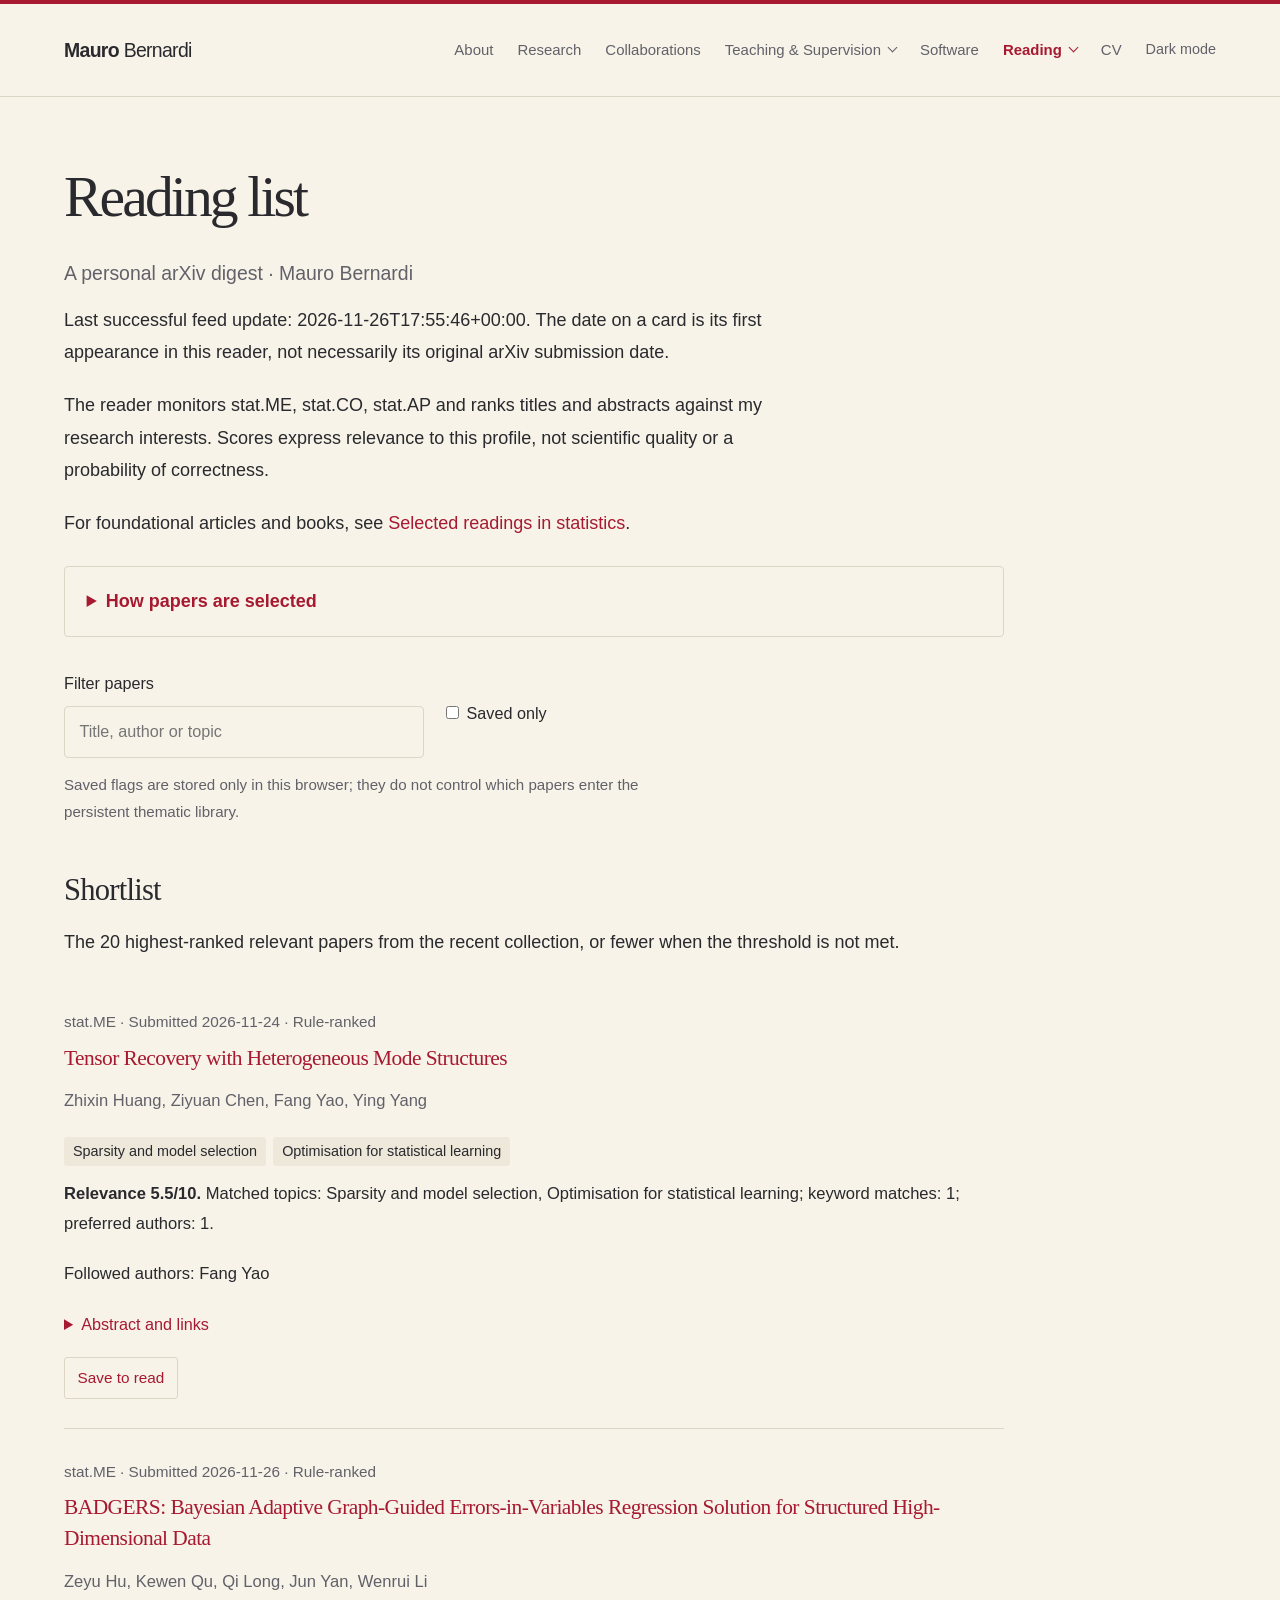
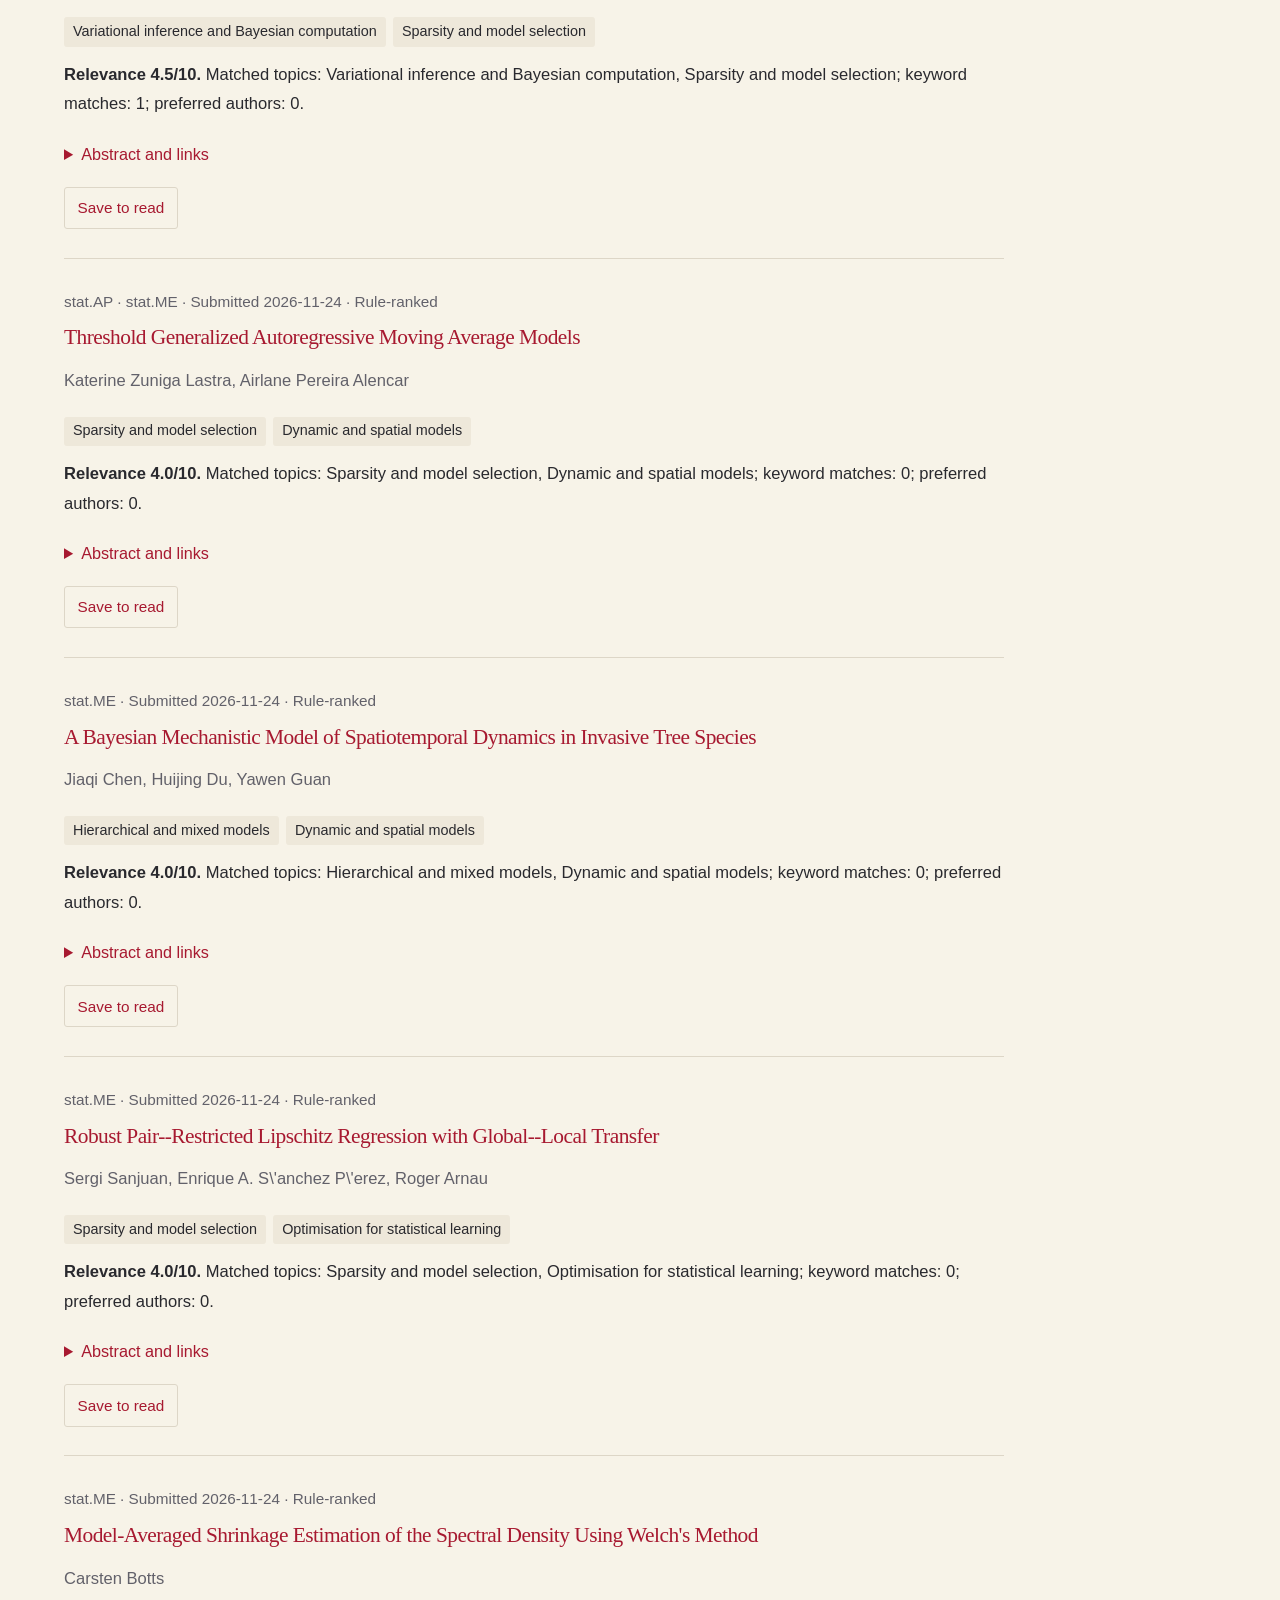
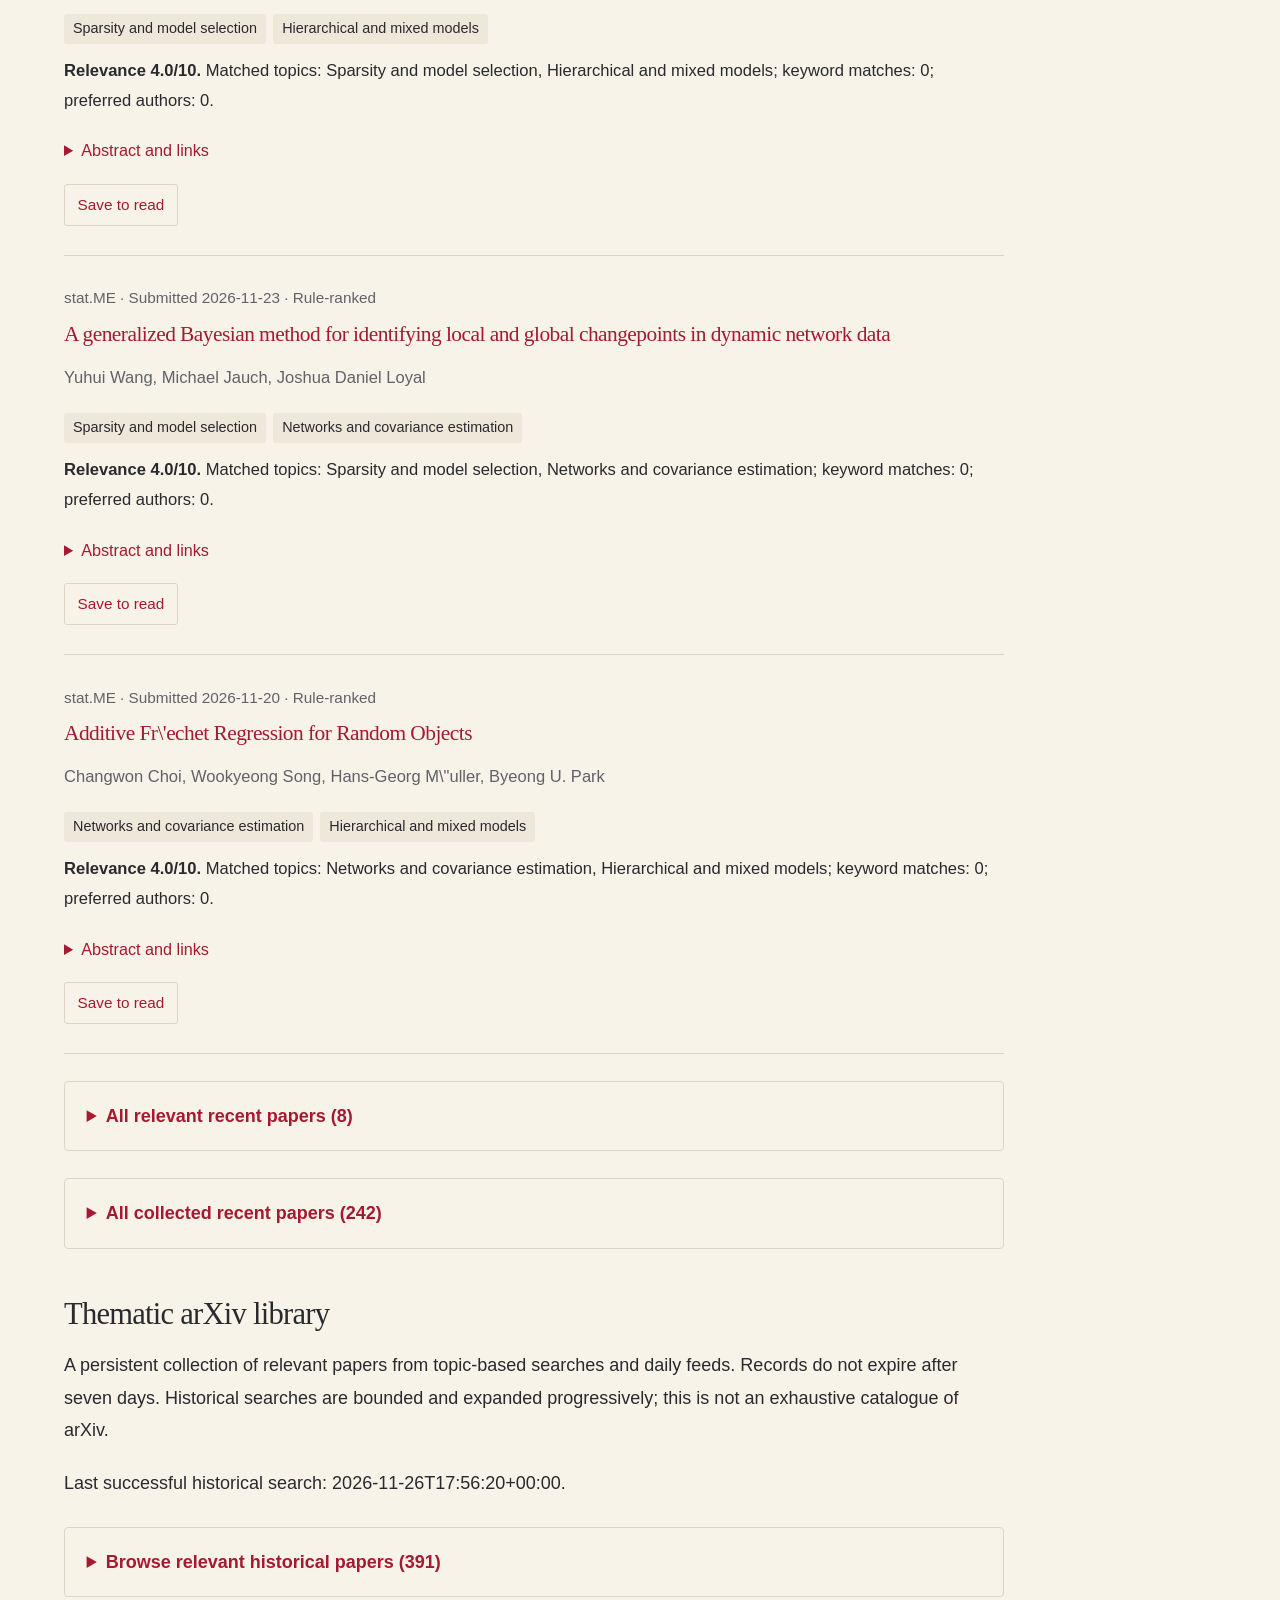
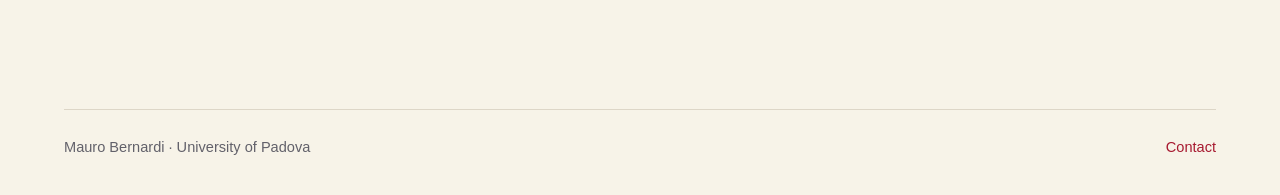
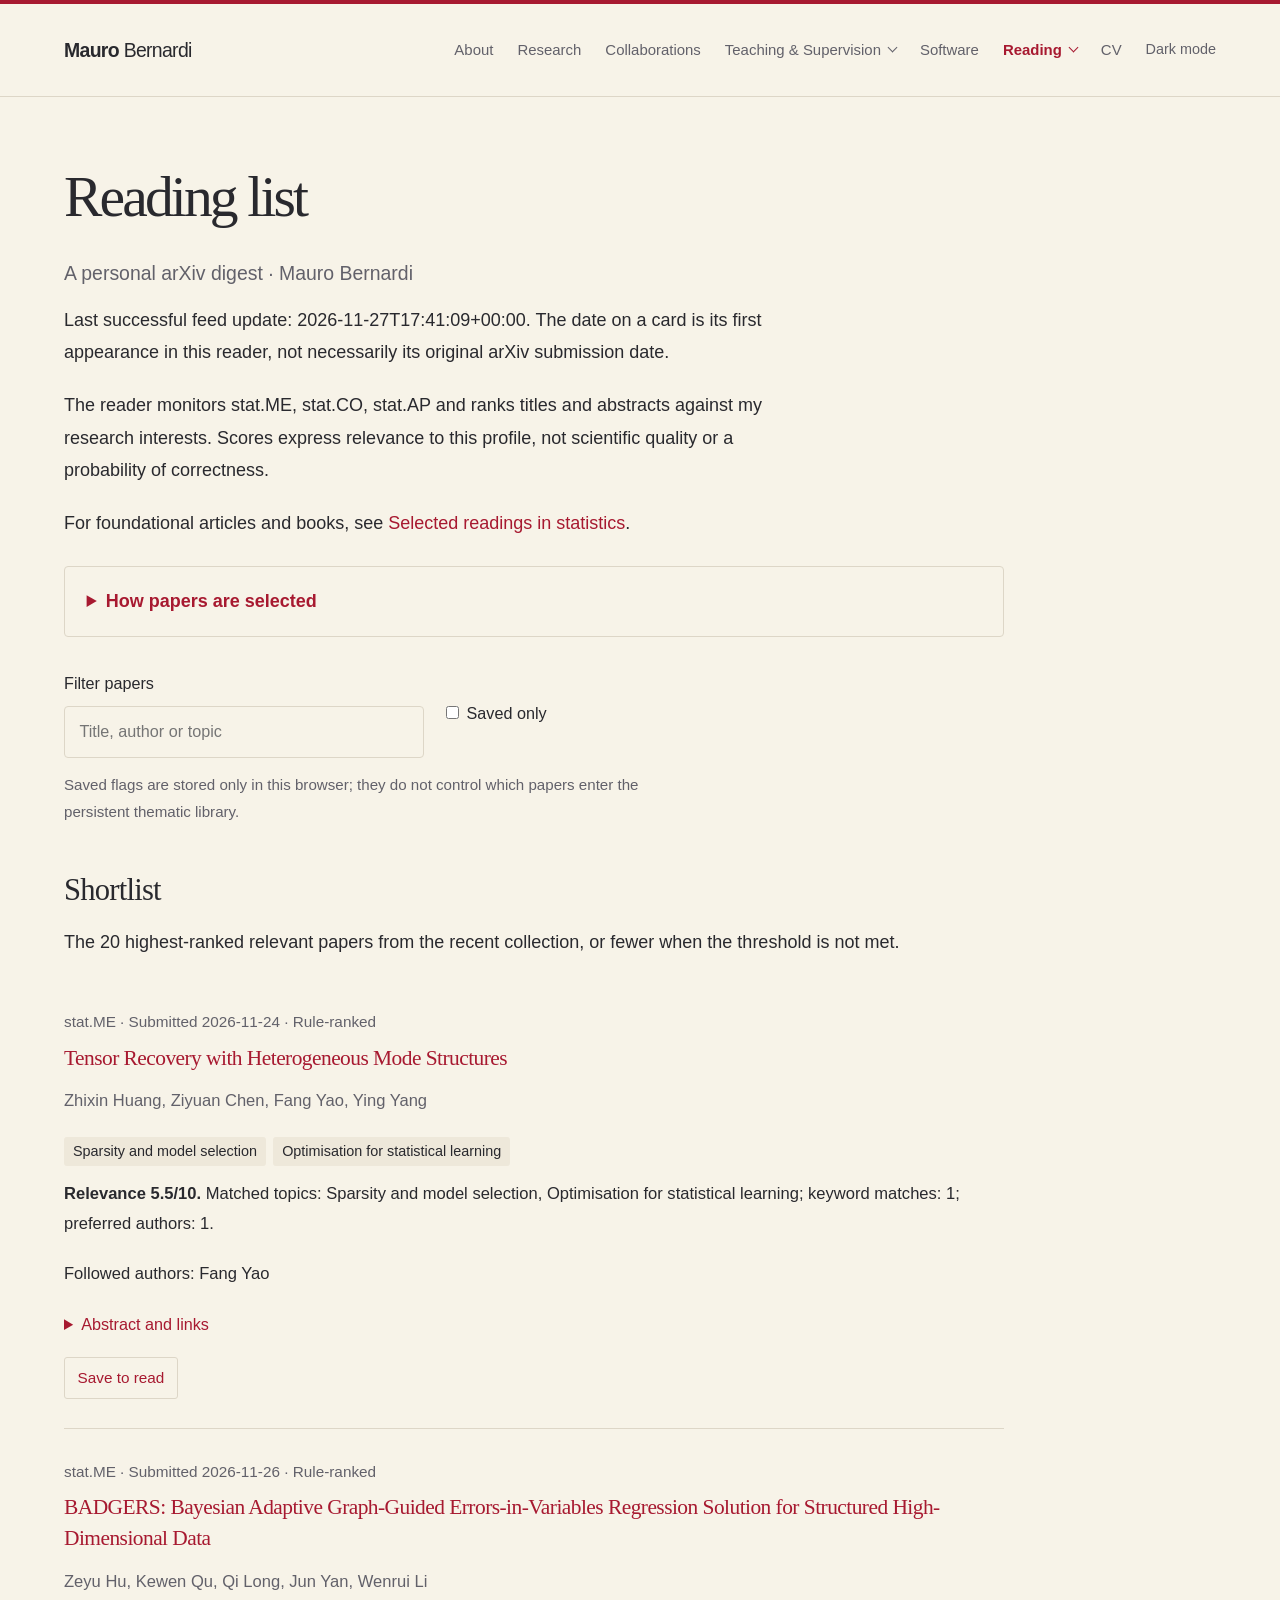
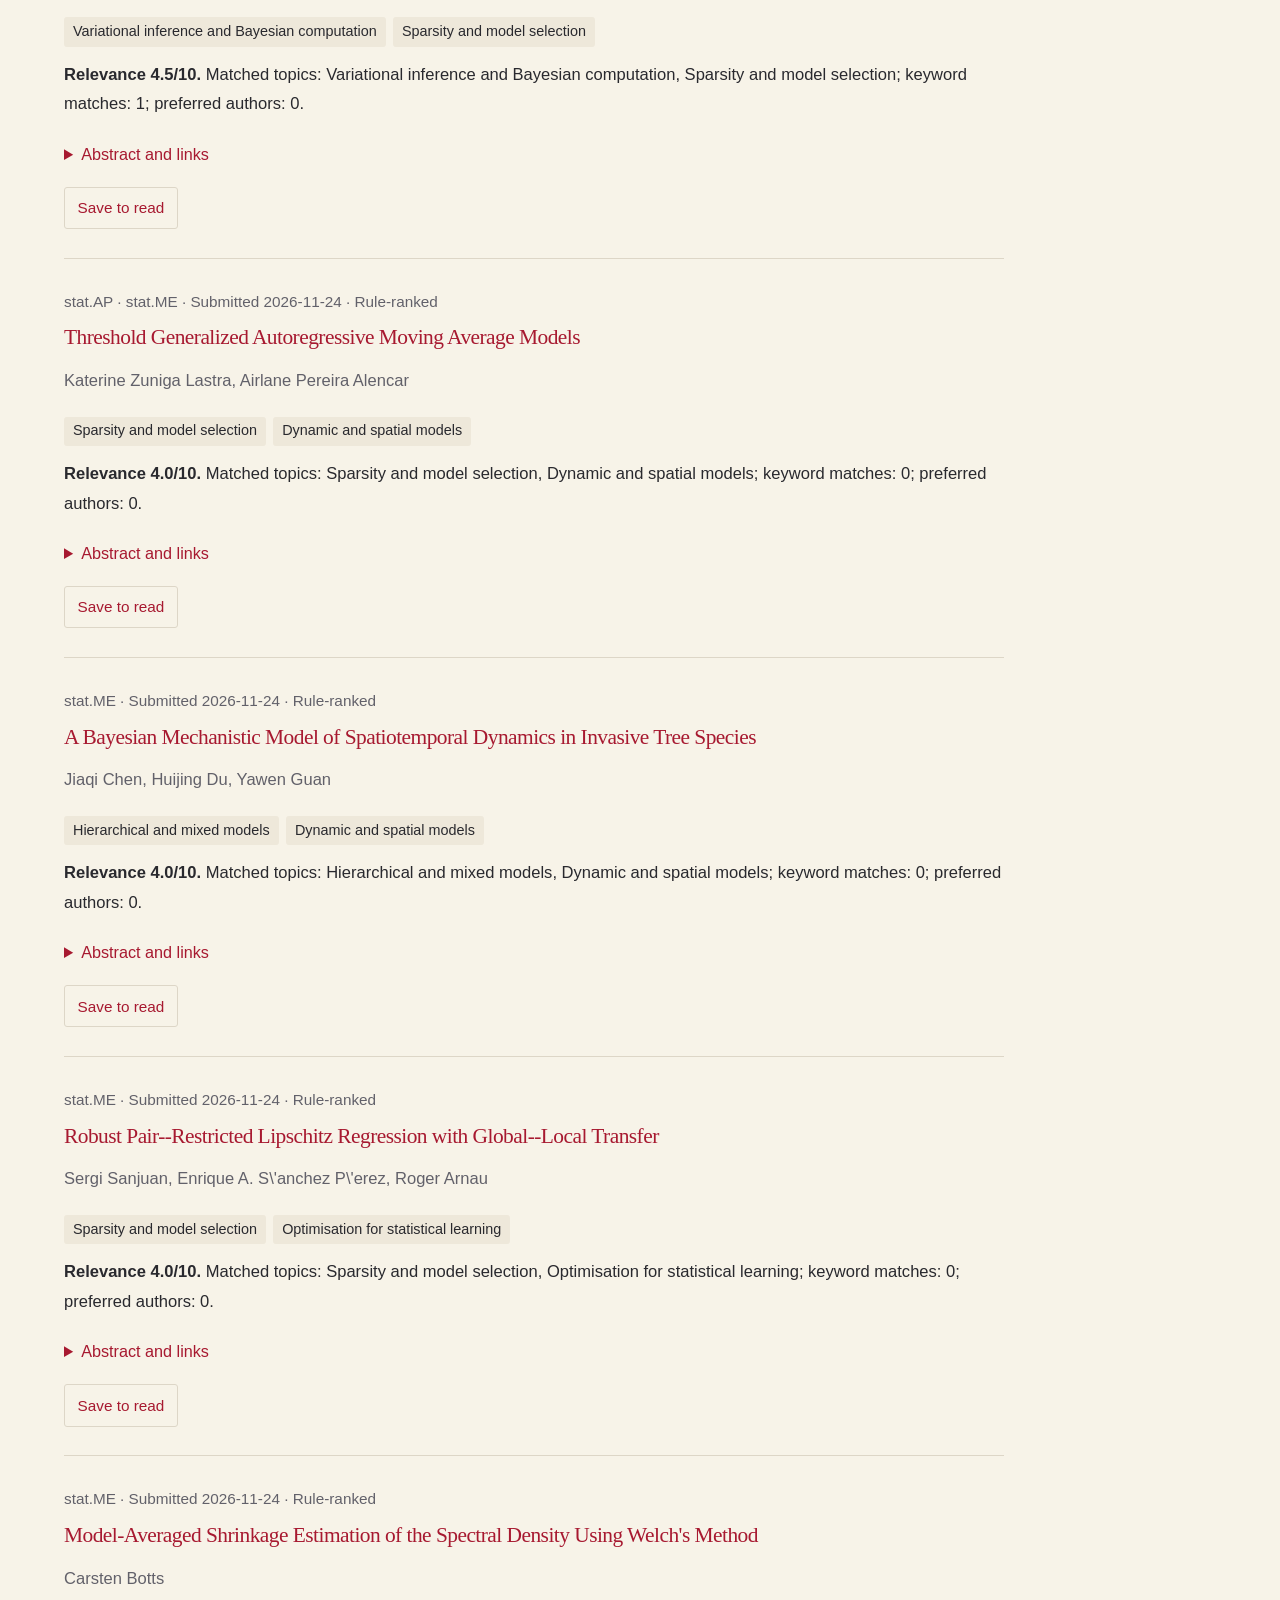
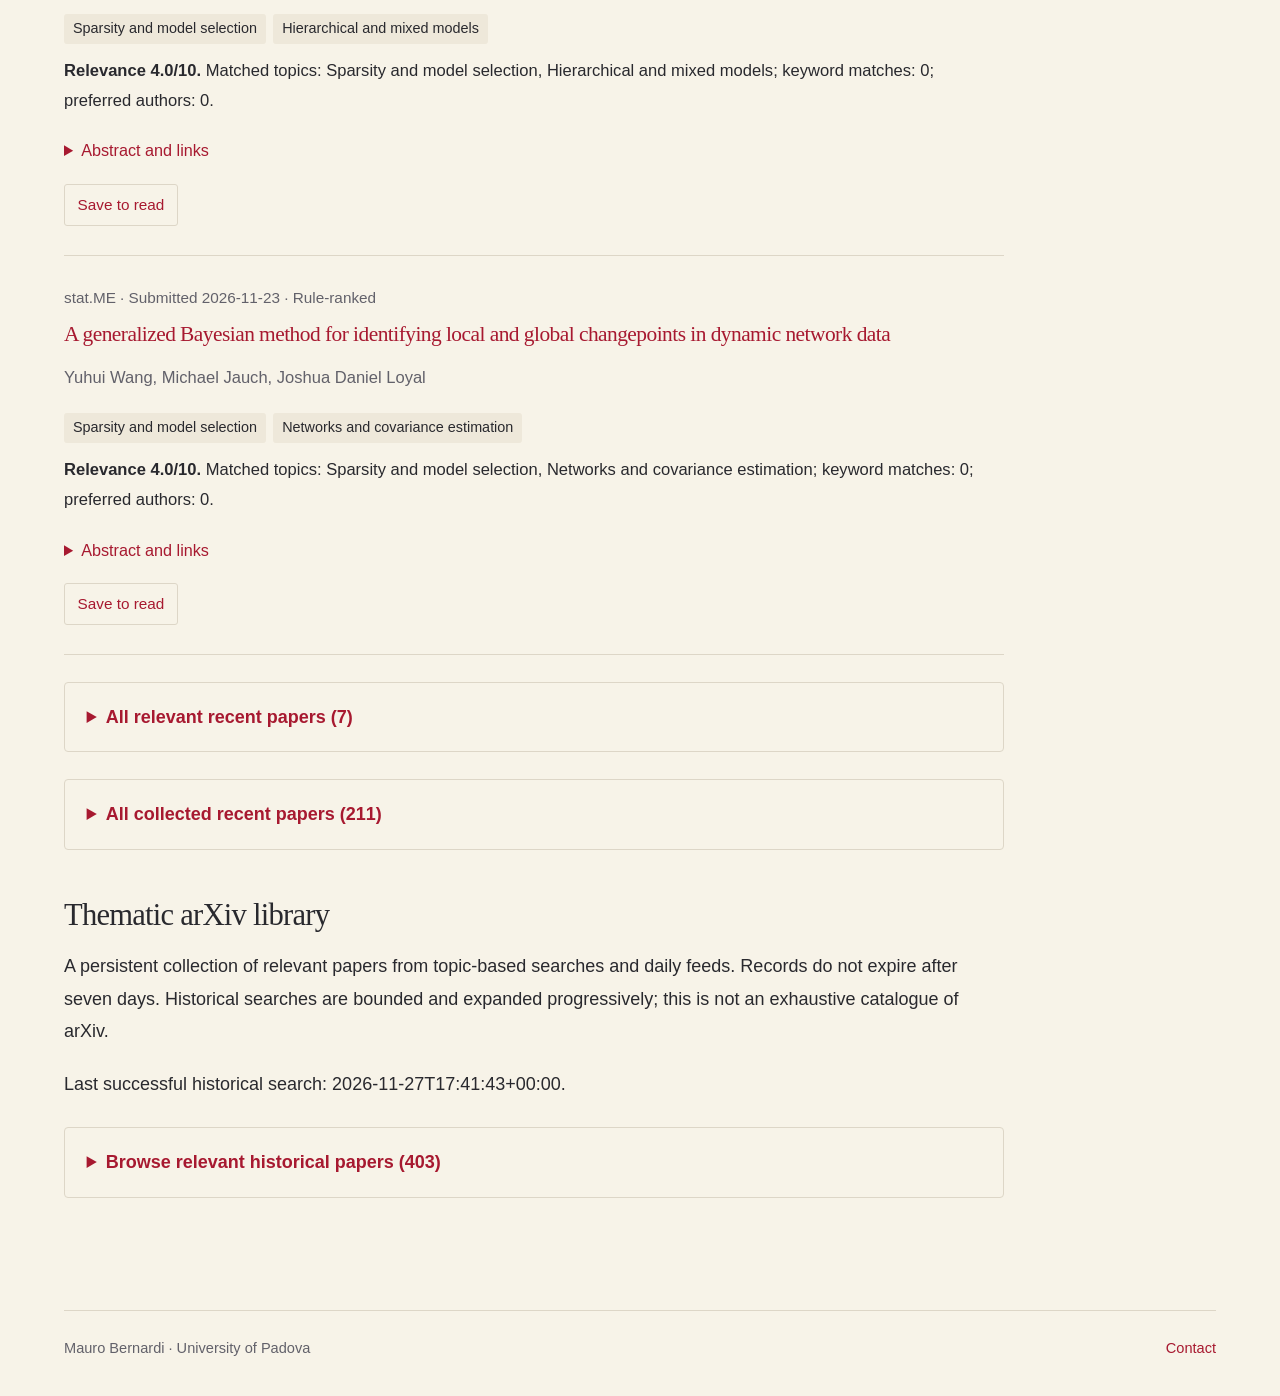
